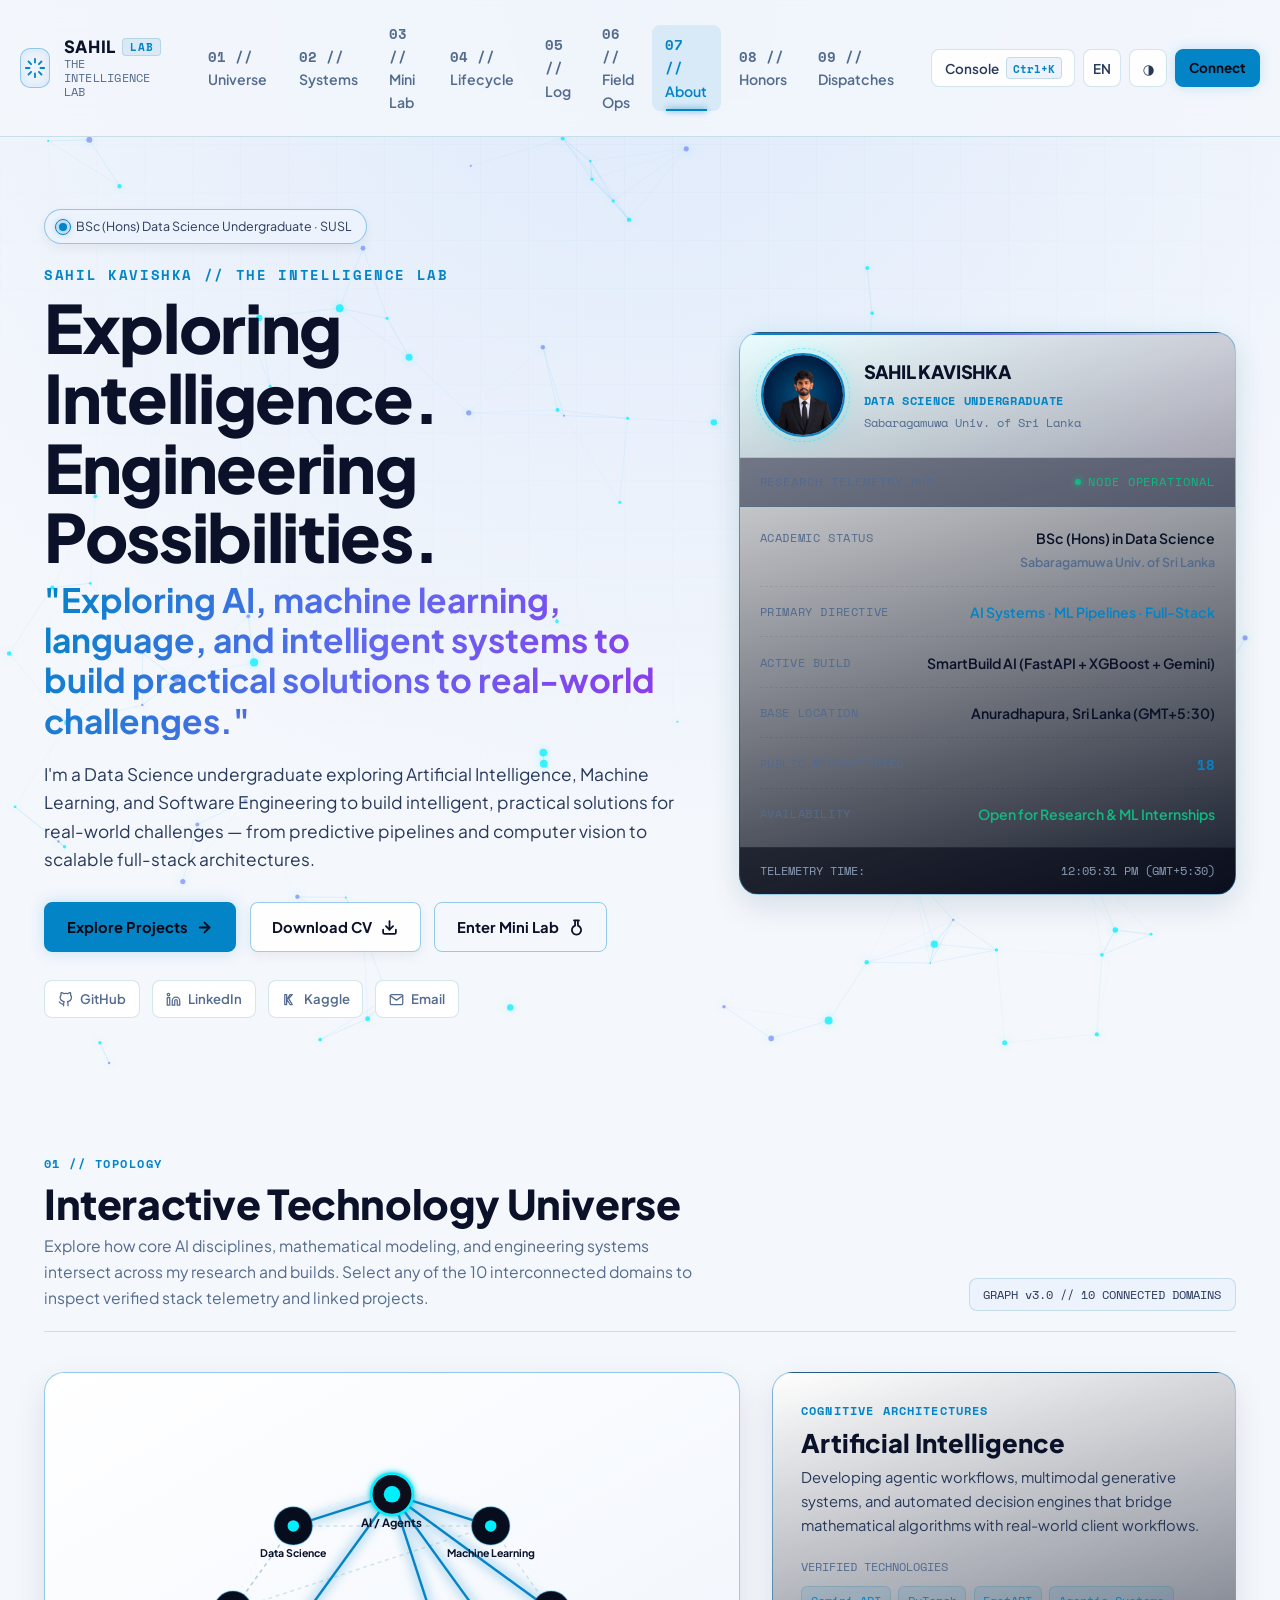
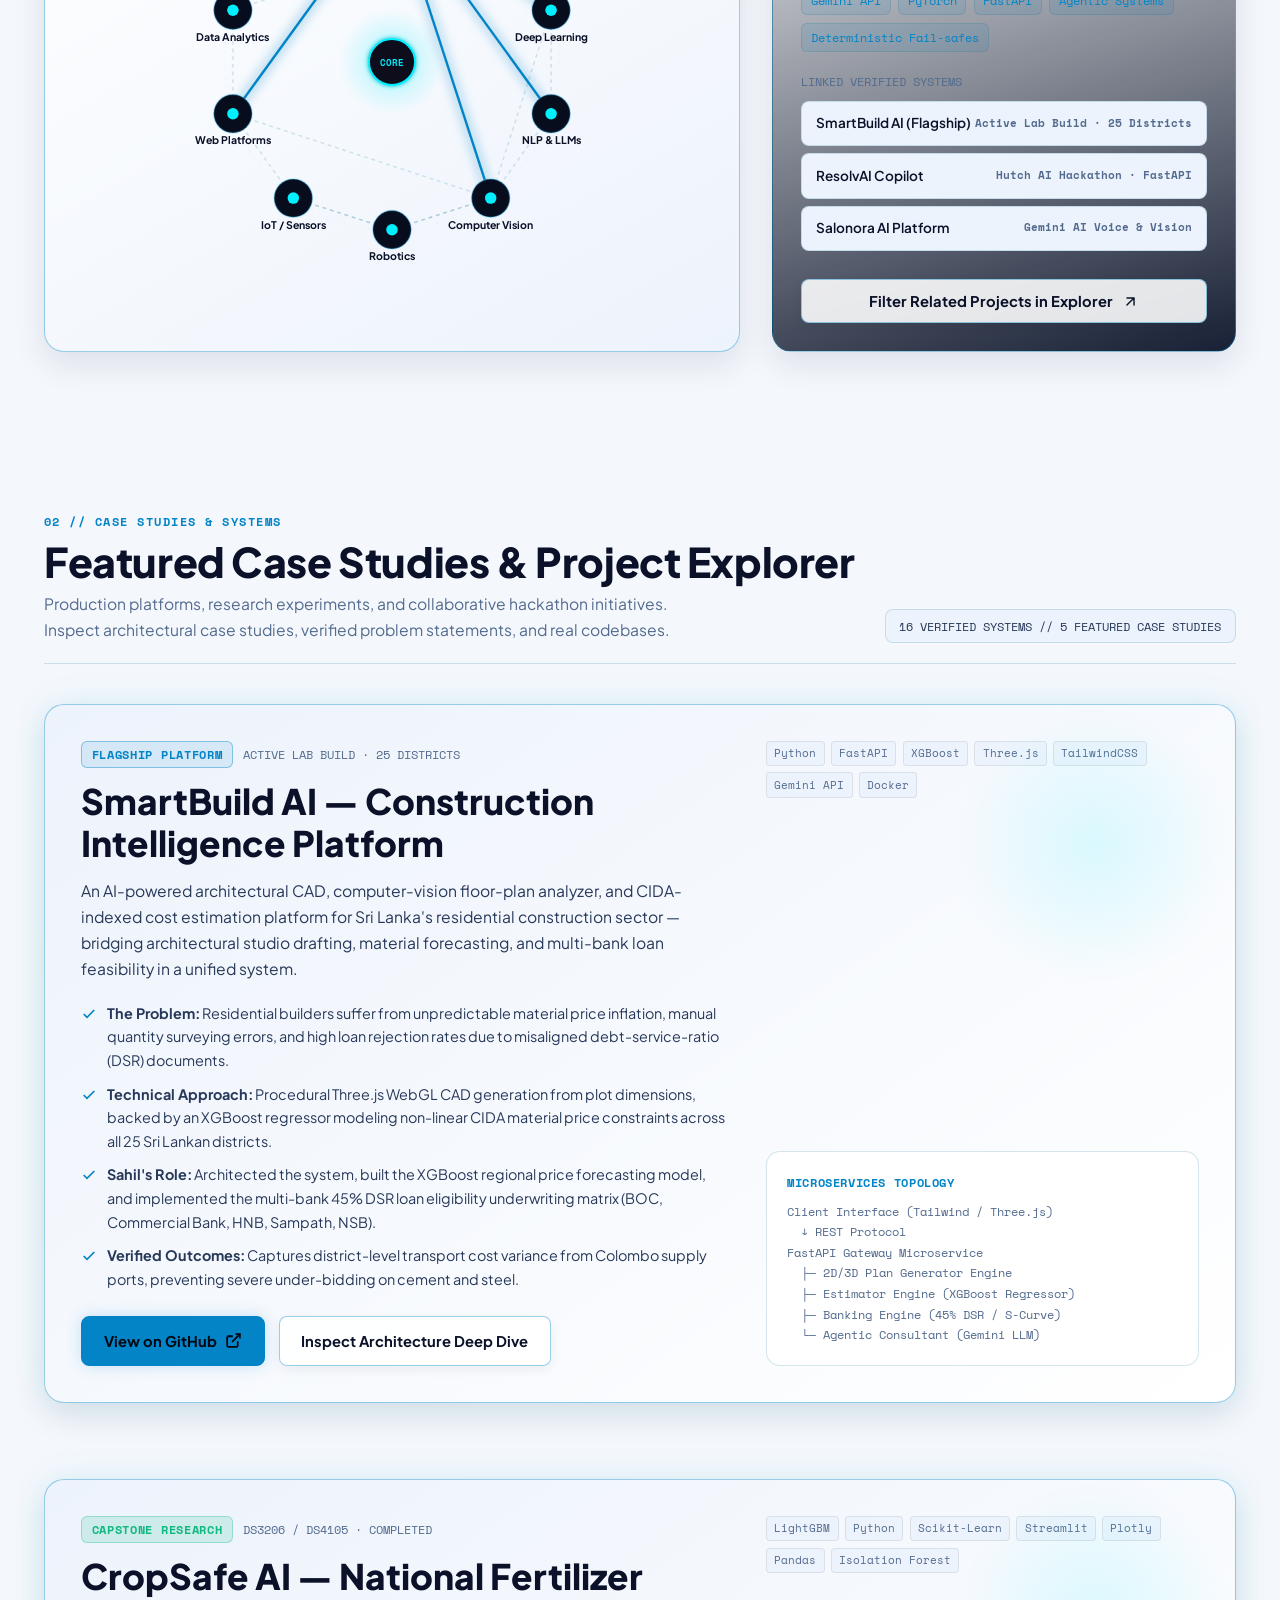
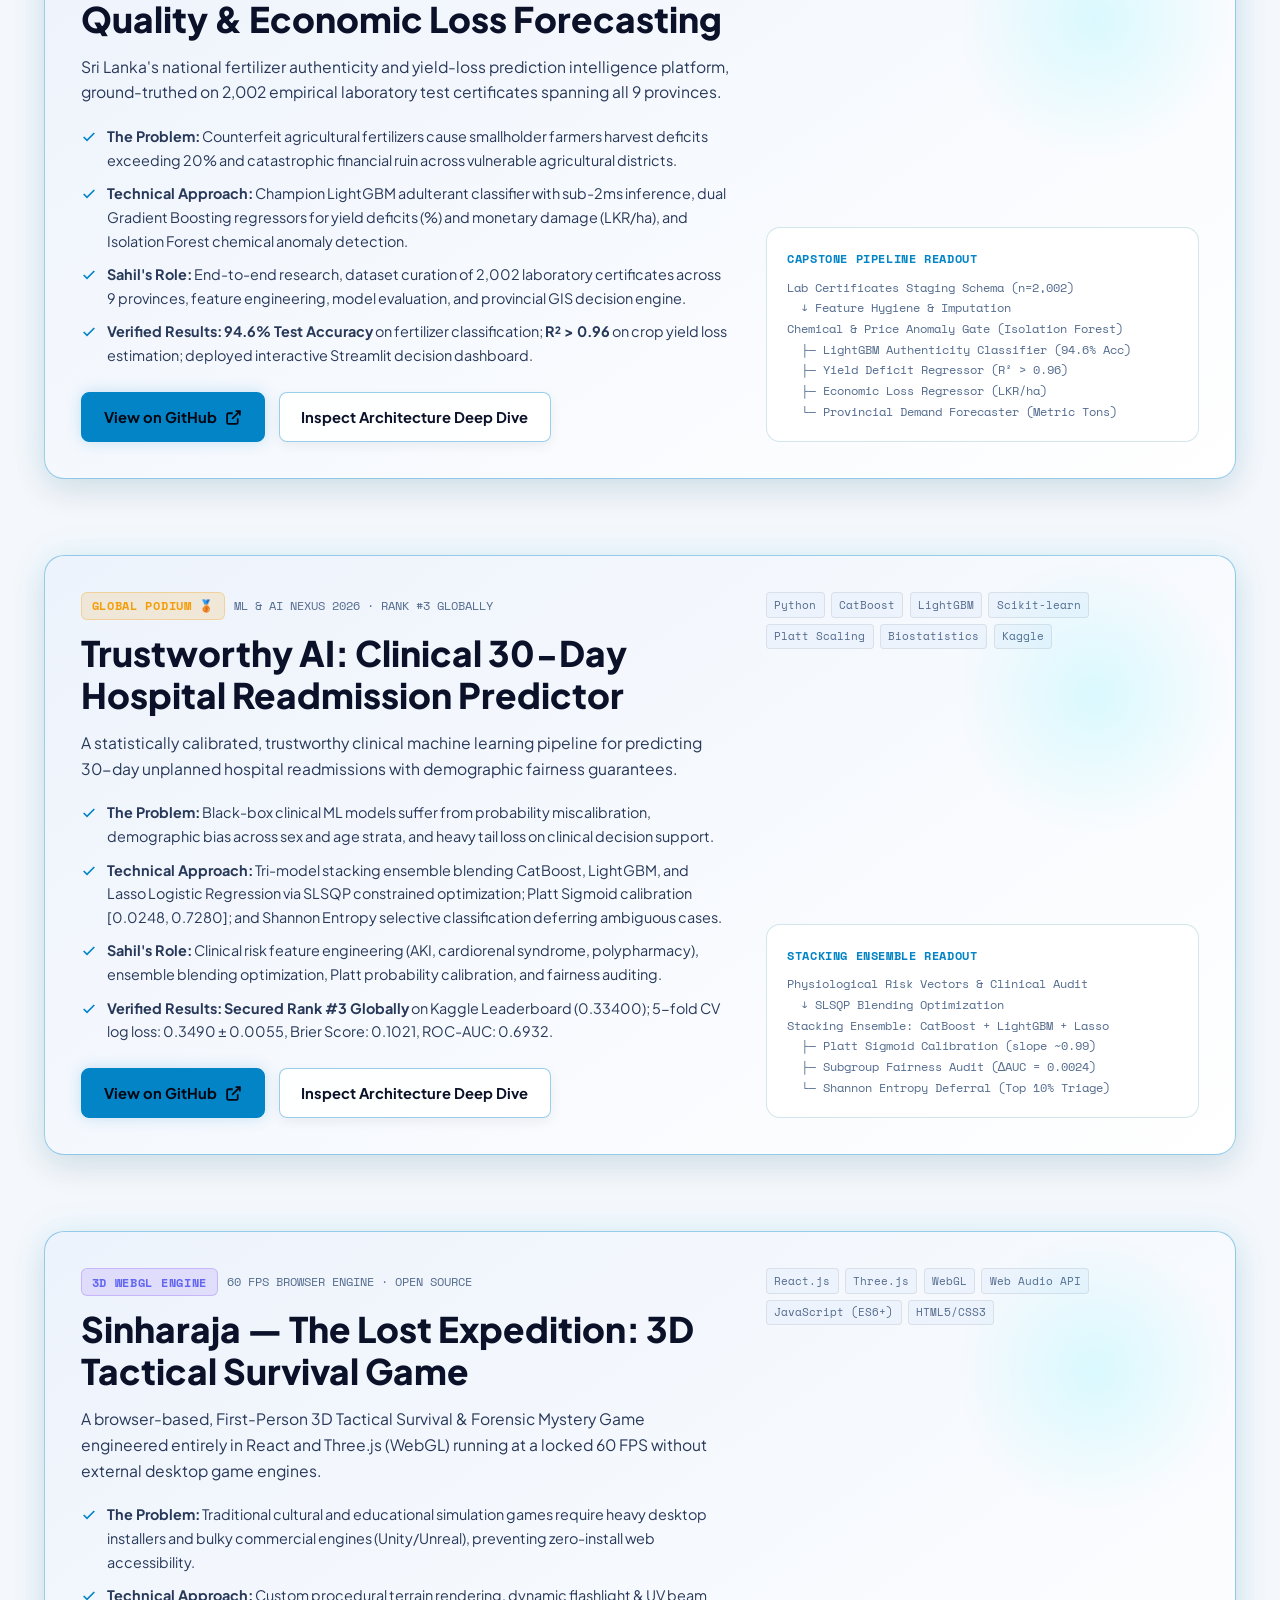
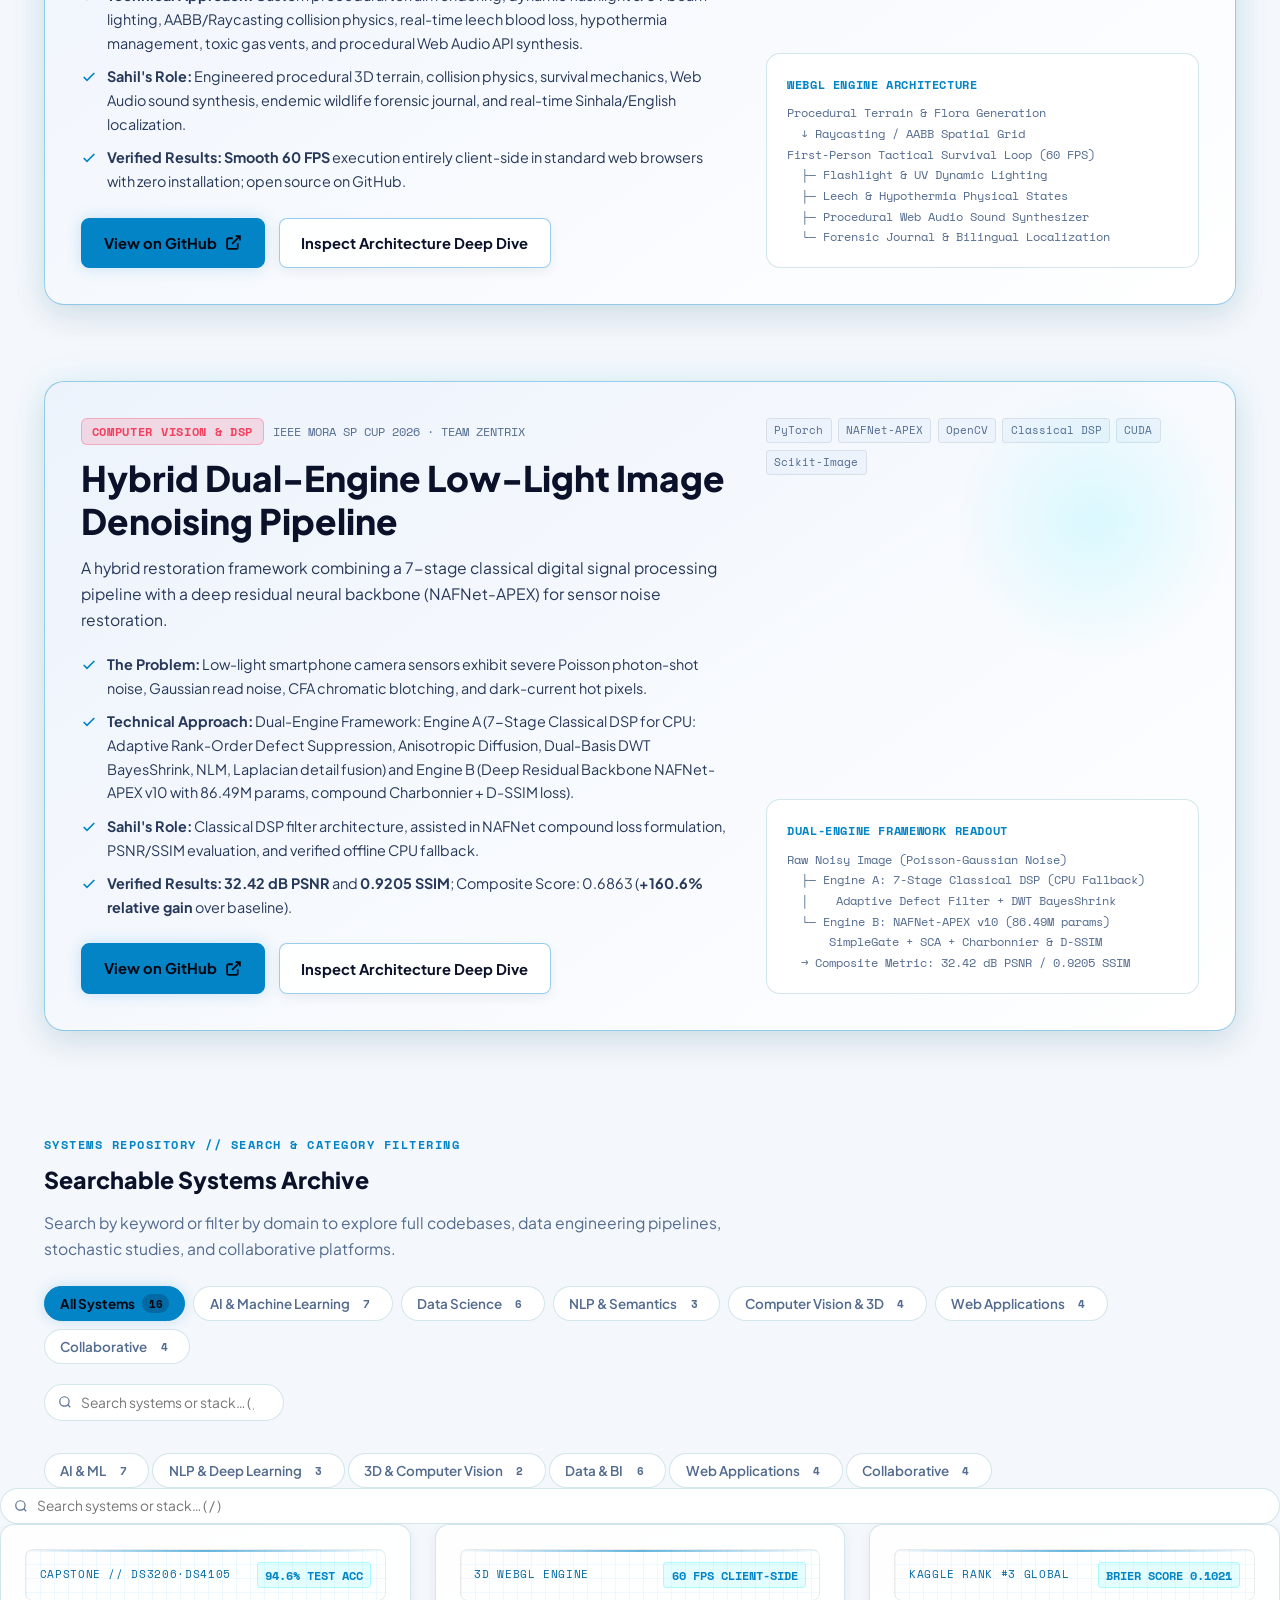
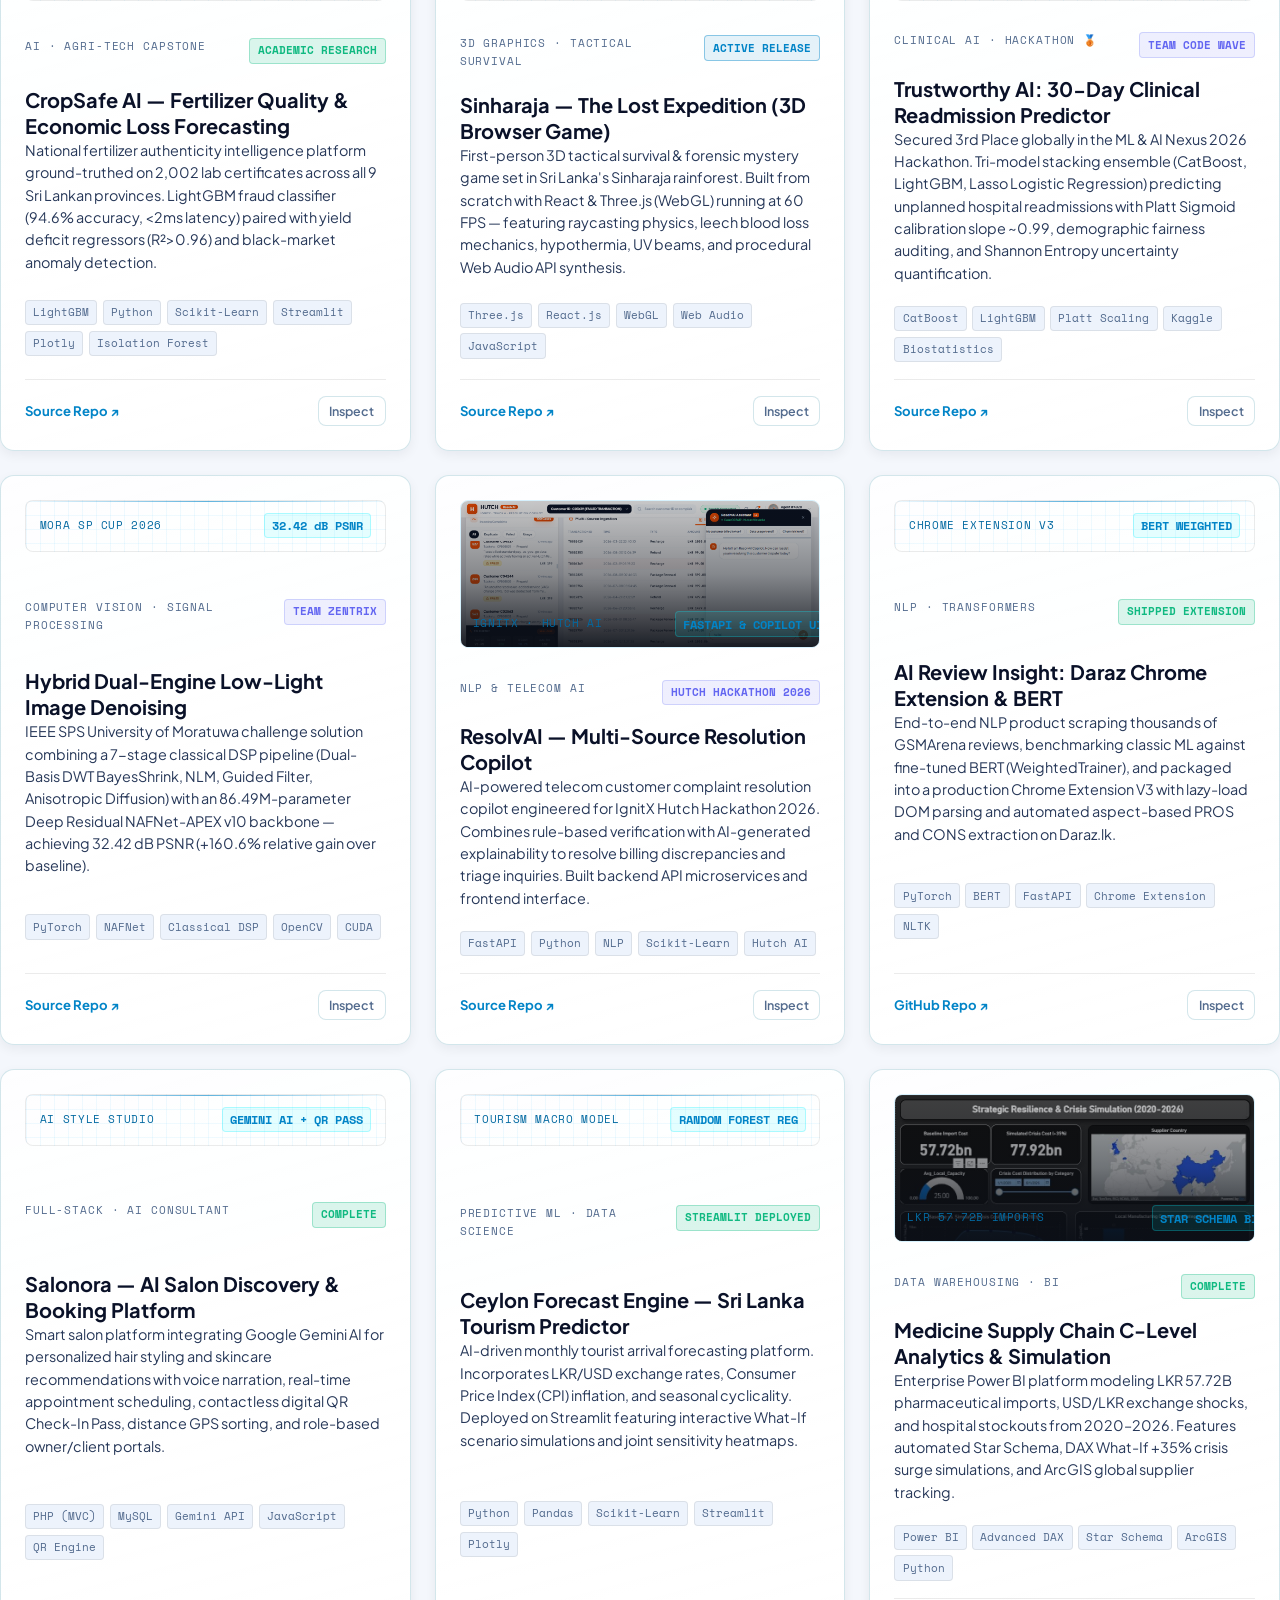
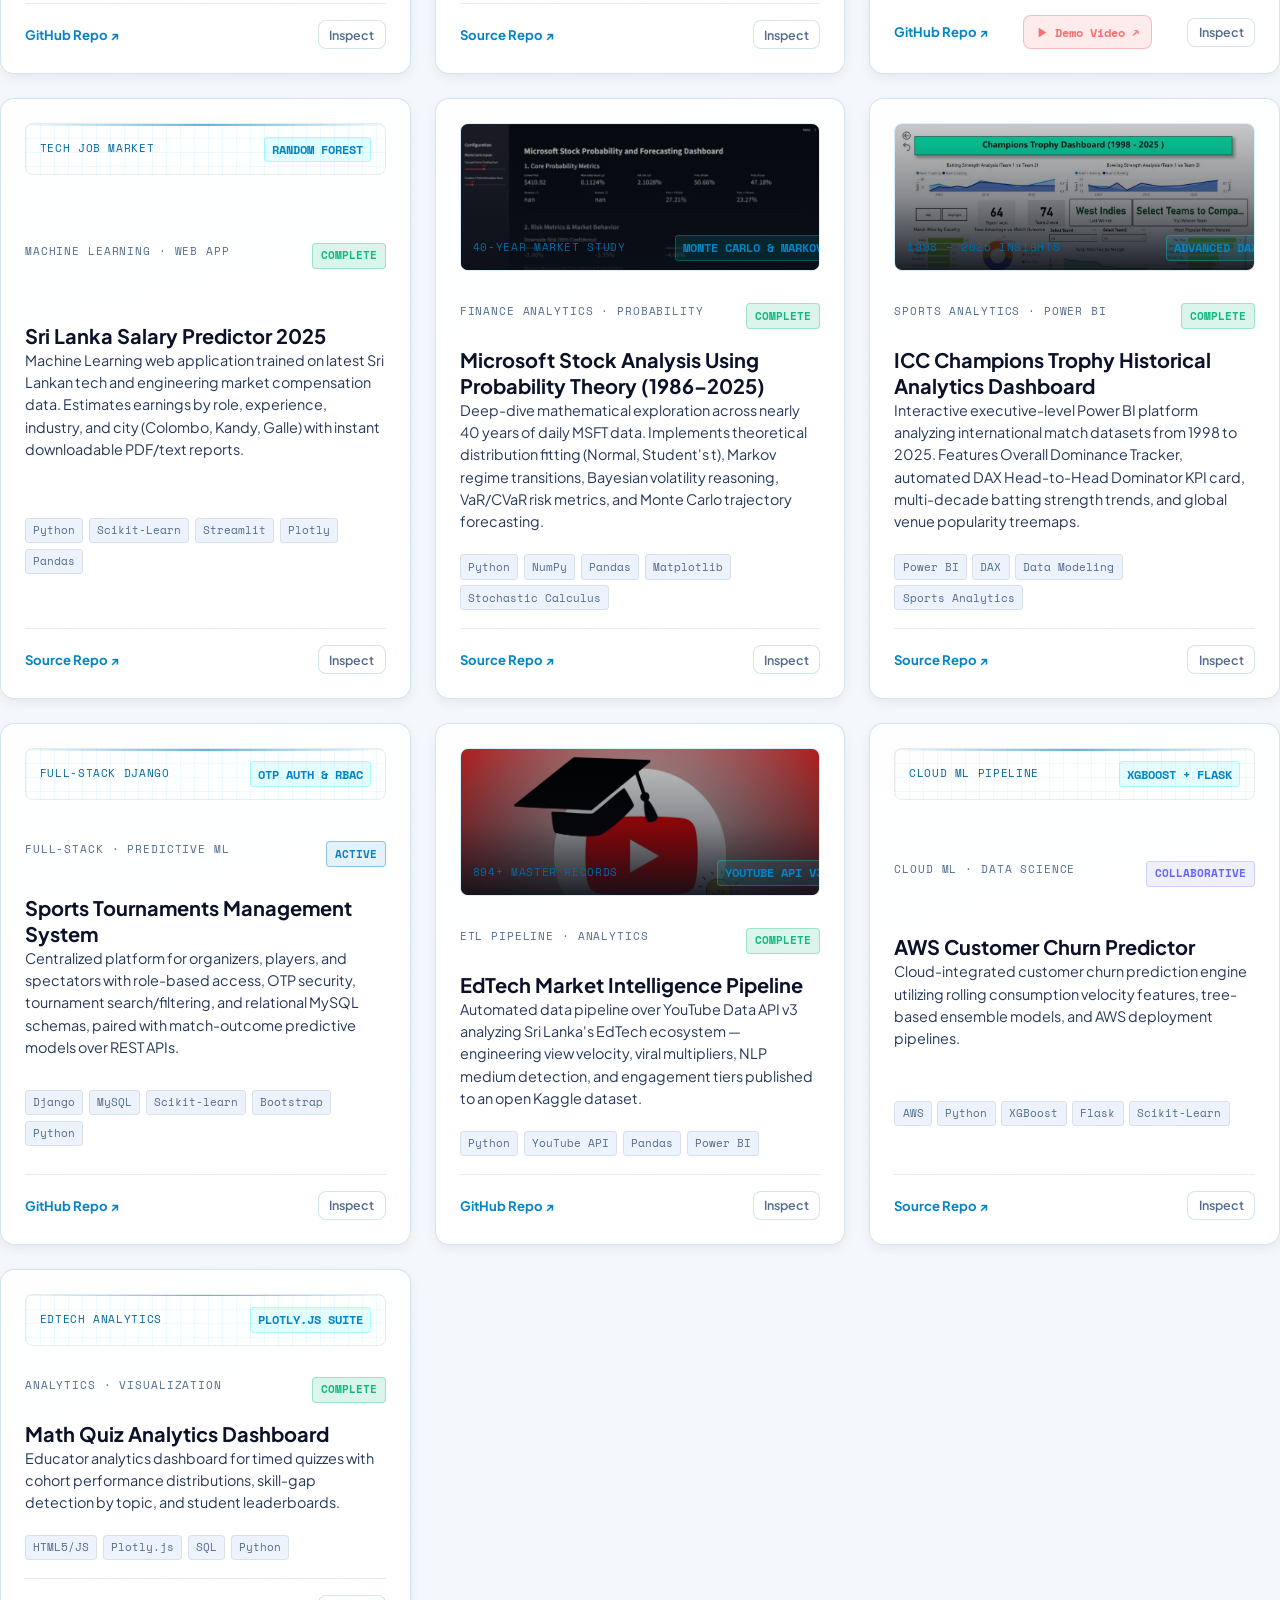
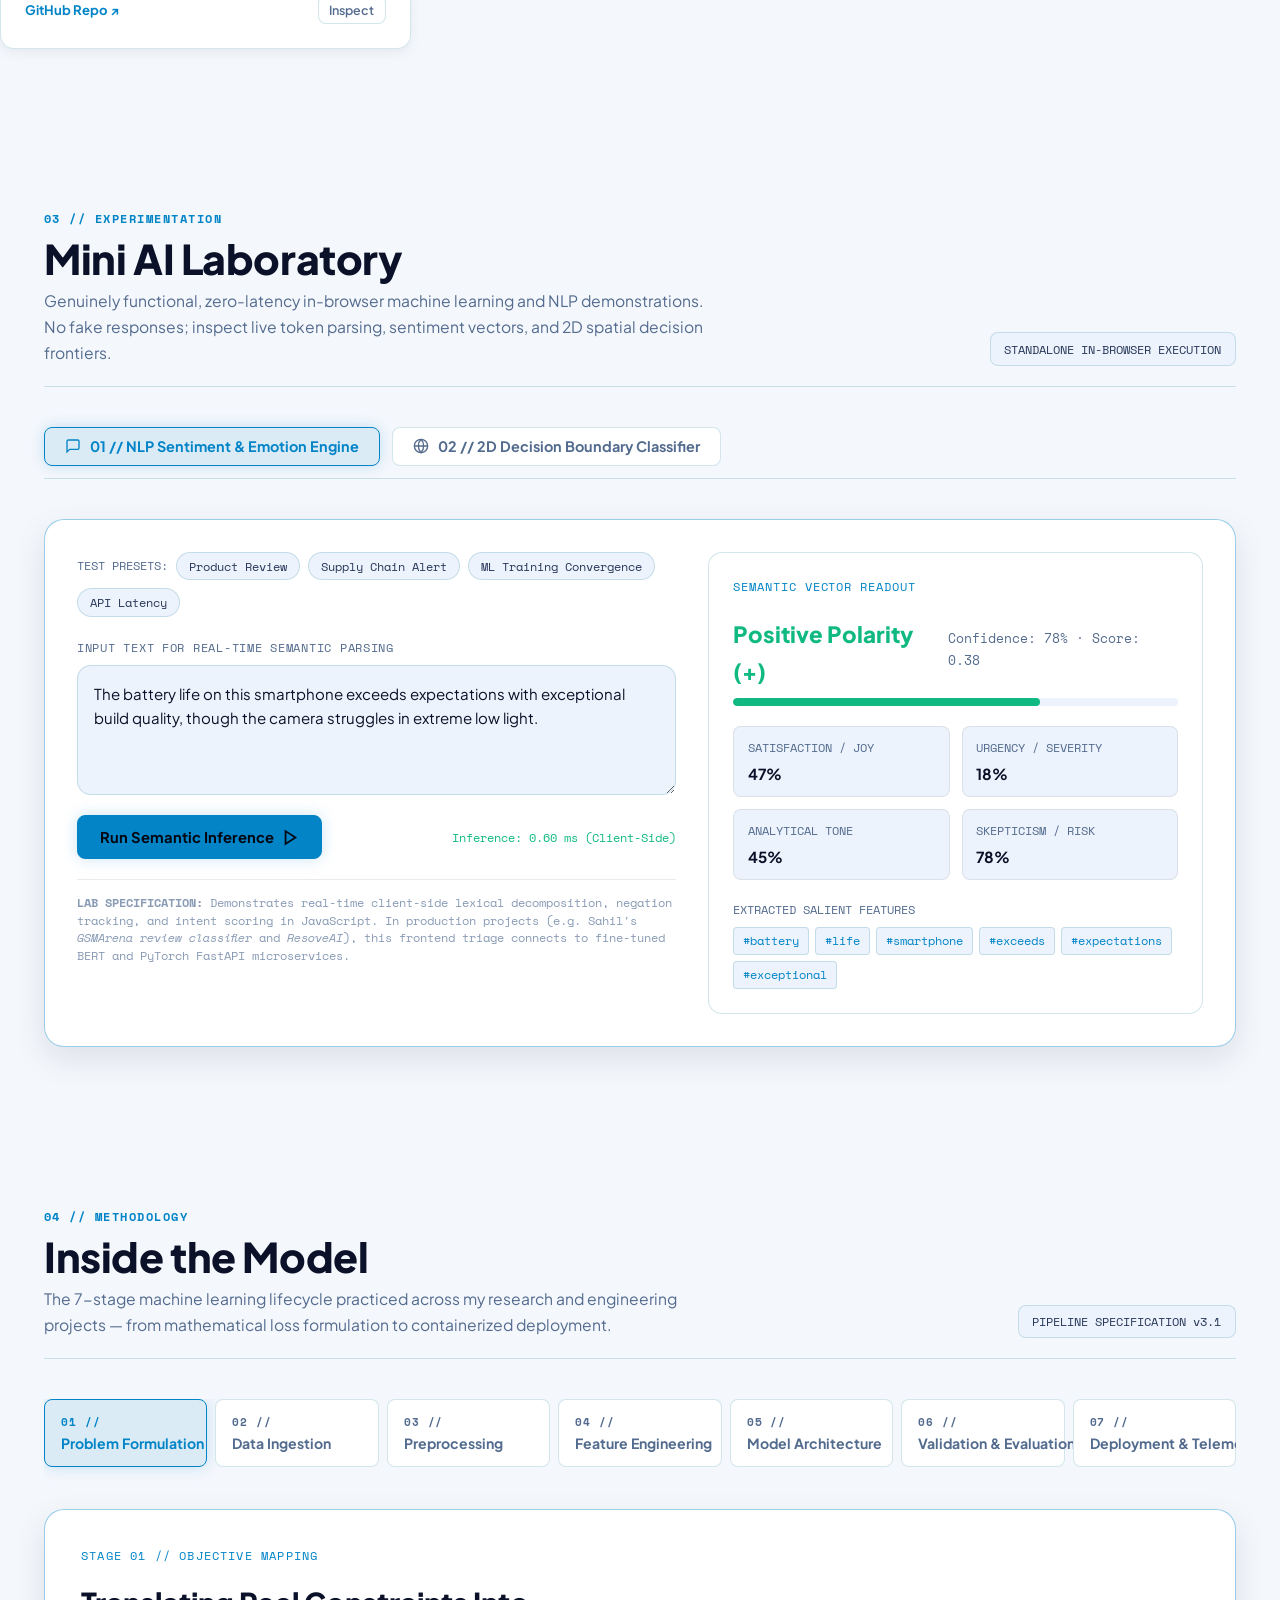
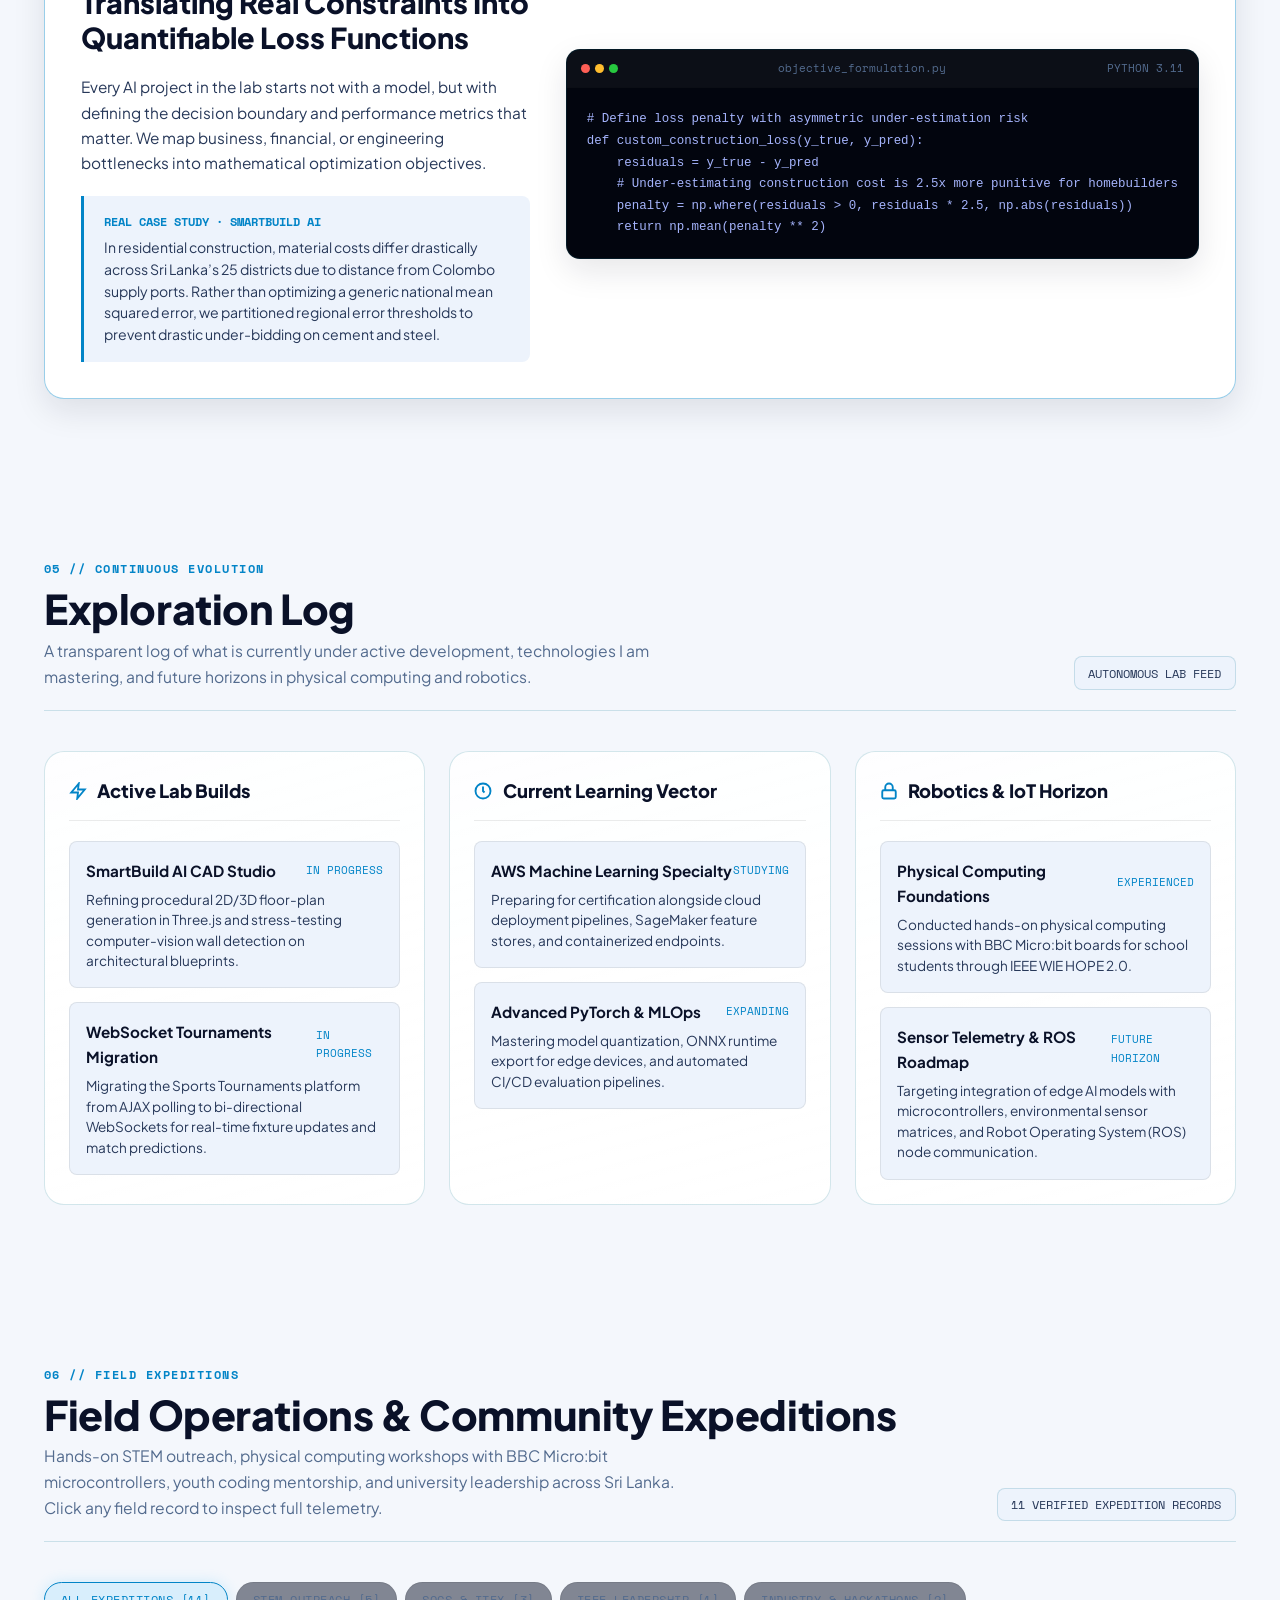
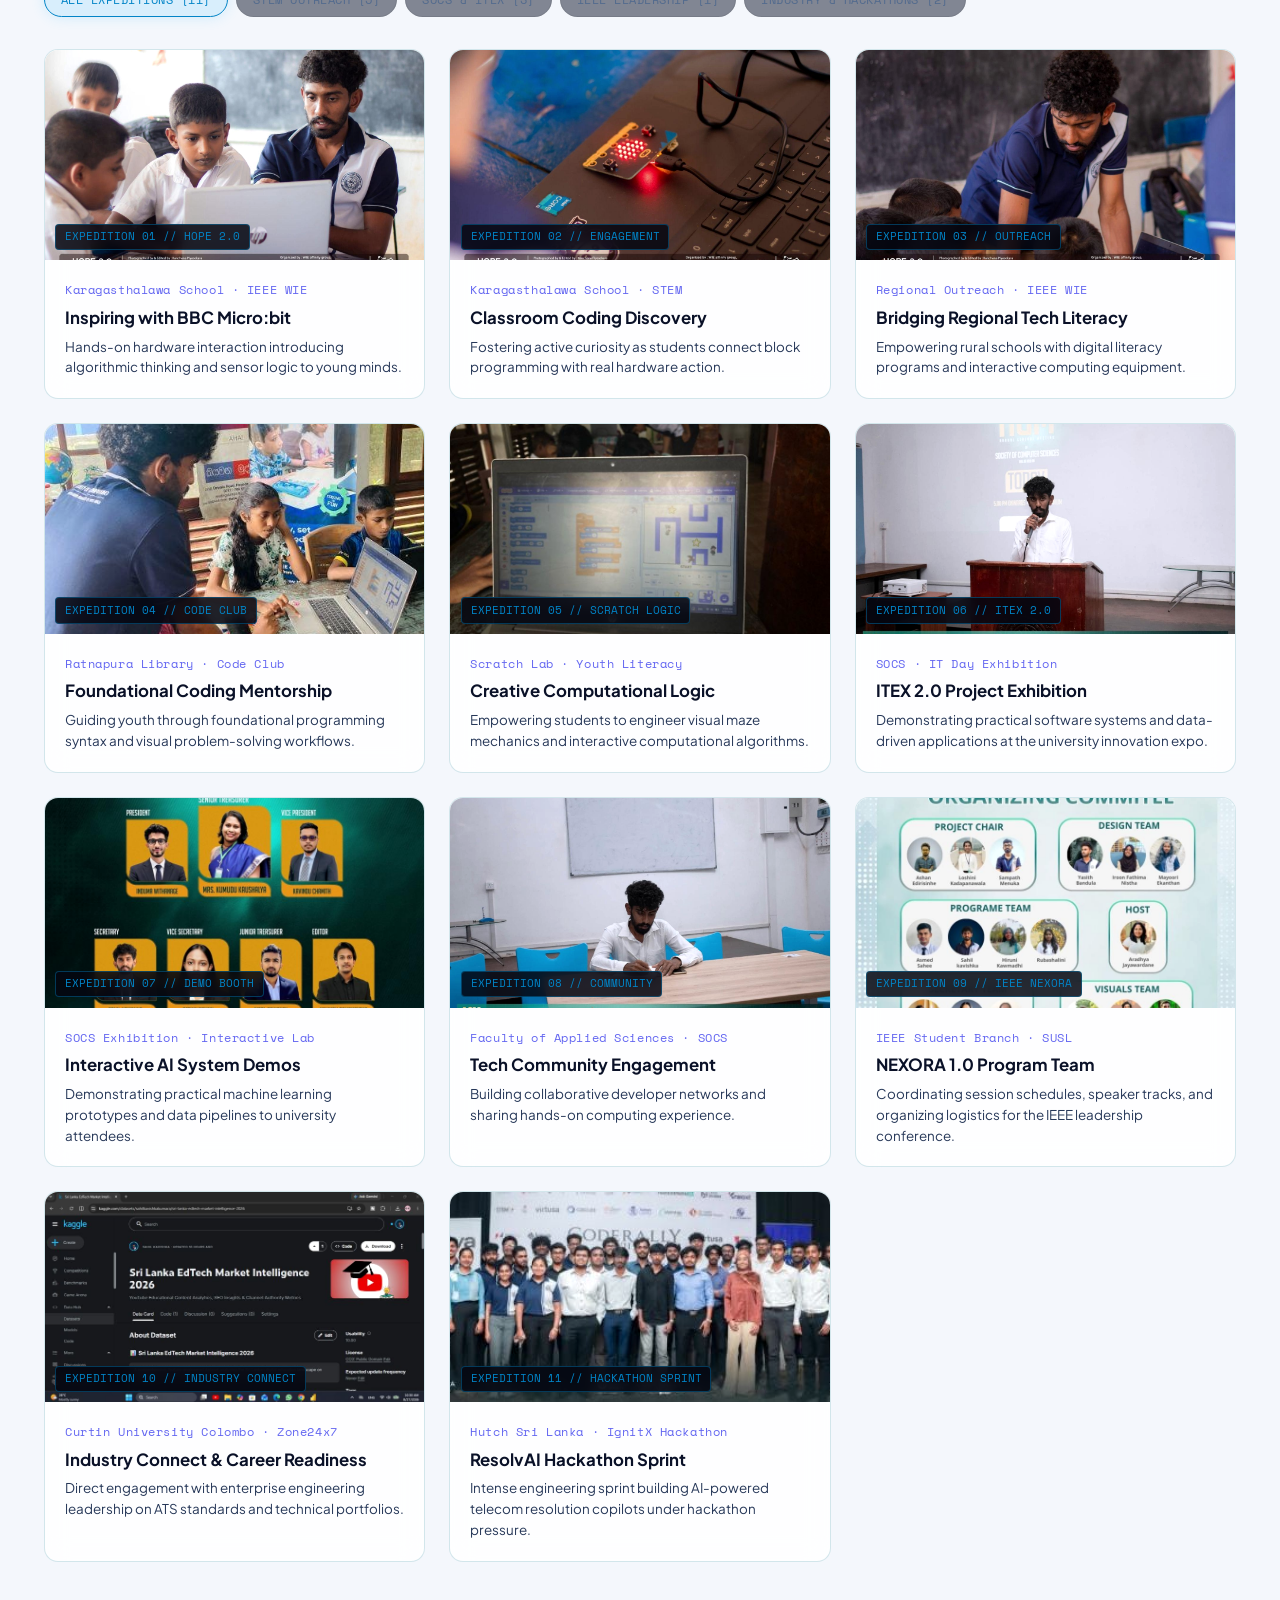
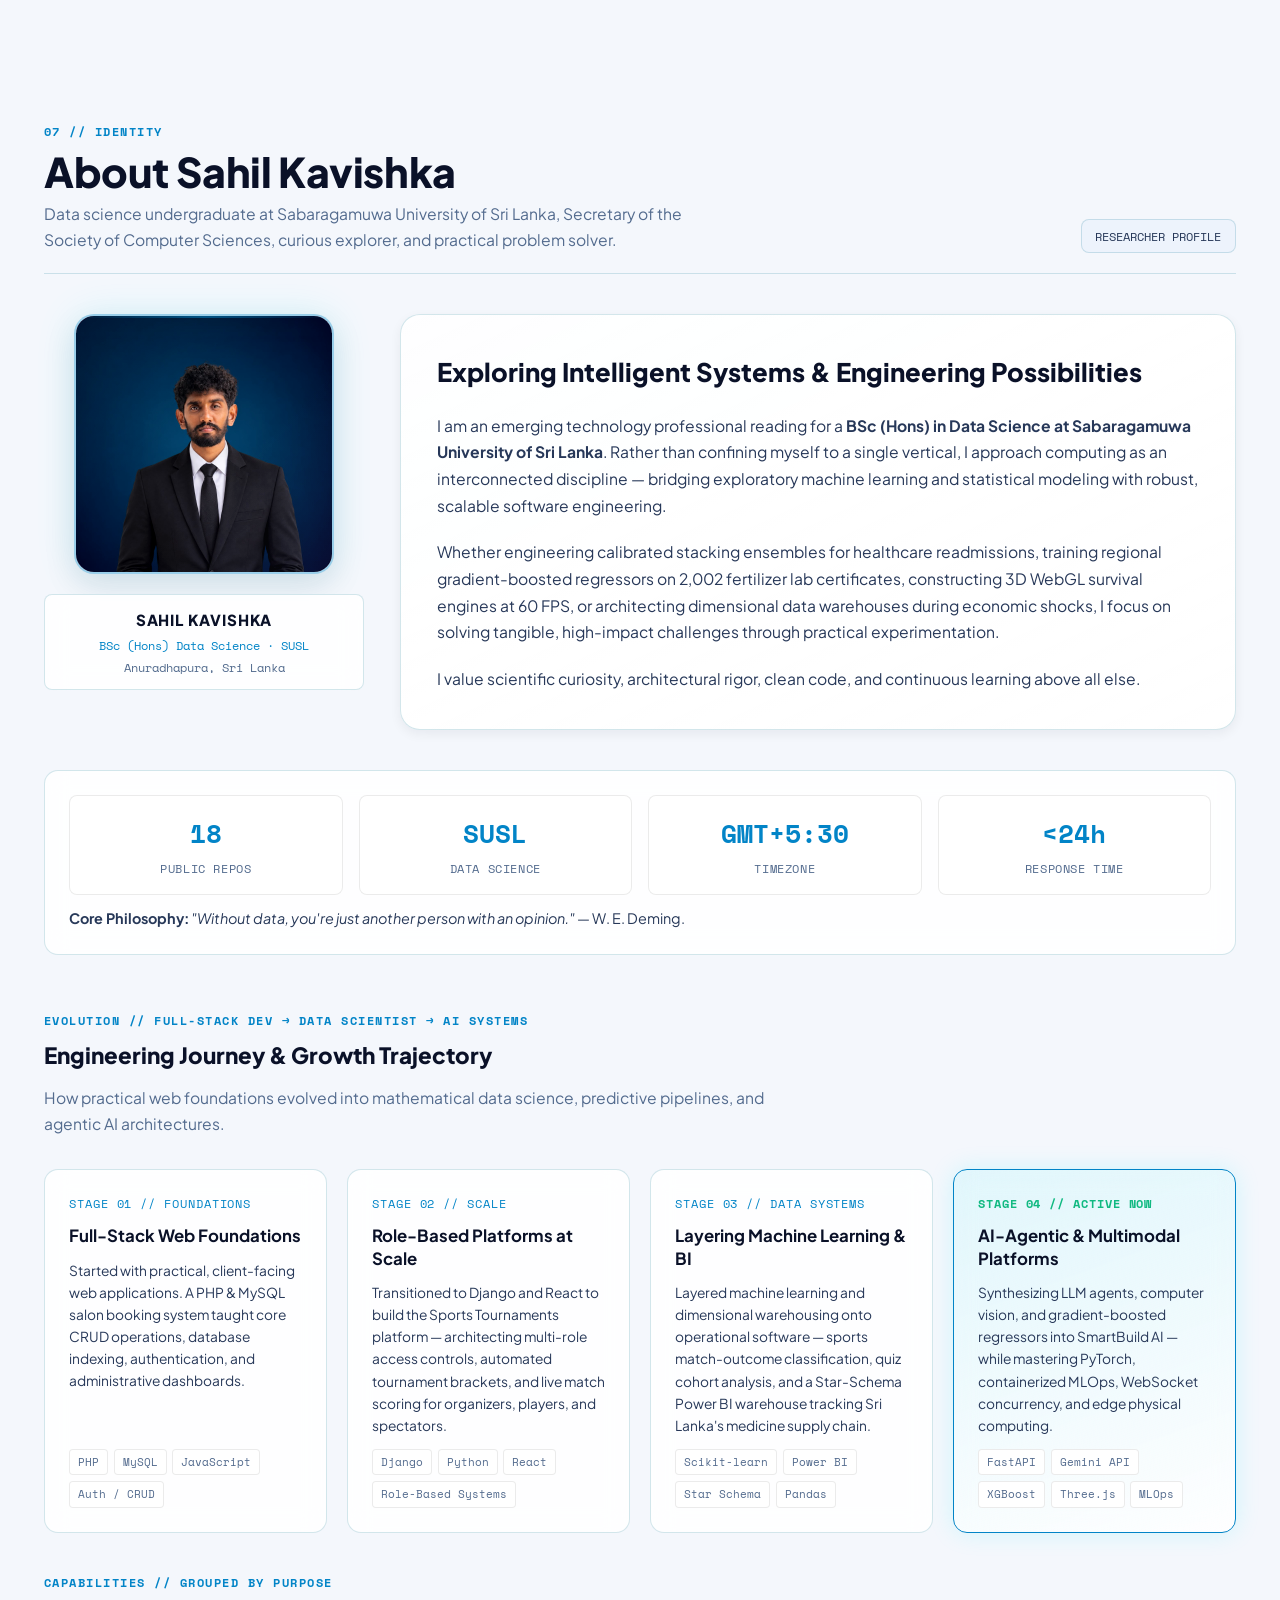
==== index.html @ 942a9f33 "fix(assets): accurately align project, certificate, and volunteer photo mappings - Attached user's '" ====
<!doctype html>
<html lang="en">
<head>
  <meta charset="utf-8" />
  <meta name="viewport" content="width=device-width, initial-scale=1" />
  <title>SAHIL KAVISHKA — THE INTELLIGENCE LAB | AI &amp; Software Engineering Portfolio 2.0</title>
  <meta name="description" content="Sahil Kavishka — The Intelligence Lab. Data Science undergraduate at Sabaragamuwa University of Sri Lanka exploring AI, machine learning, computer vision, and software engineering to build practical solutions." />
  <meta name="theme-color" content="#040711" />
  <link rel="canonical" href="https://sahilkavishka.me/" />
  <link rel="icon" href="data:image/svg+xml,%3Csvg xmlns='http://www.w3.org/2000/svg' viewBox='0 0 64 64'%3E%3Crect width='64' height='64' rx='14' fill='%23070d1d' stroke='%2300f0ff' stroke-width='2'/%3E%3Ctext x='32' y='43' font-family='Arial,sans-serif' font-weight='800' font-size='24' fill='%2300f0ff' text-anchor='middle'%3ESK%3C/text%3E%3C/svg%3E" />

  <!-- Open Graph / Social Sharing -->
  <meta property="og:type" content="website" />
  <meta property="og:title" content="SAHIL KAVISHKA — THE INTELLIGENCE LAB" />
  <meta property="og:description" content="Data Science undergraduate exploring Artificial Intelligence, Machine Learning, and Software Engineering to build practical solutions." />
  <meta property="og:url" content="https://sahilkavishka.me/" />
  <meta property="og:image" content="https://sahilkavishka.me/images/sahil-kavishka.jpg" />
  <meta name="twitter:card" content="summary_large_image" />
  <meta name="twitter:title" content="SAHIL KAVISHKA — THE INTELLIGENCE LAB" />
  <meta name="twitter:description" content="Data Science undergraduate exploring Artificial Intelligence, Machine Learning, and Software Engineering by Sahil Kavishka." />
  <meta name="twitter:image" content="https://sahilkavishka.me/images/sahil-kavishka.jpg" />

  <script type="application/ld+json">
  {
    "@context": "https://schema.org",
    "@type": "Person",
    "name": "Sahil Kavishka",
    "url": "https://sahilkavishka.me/",
    "image": "https://sahilkavishka.me/images/sahil-kavishka.jpg",
    "jobTitle": "Data Science Undergraduate & AI Developer",
    "affiliation": {
      "@type": "CollegeOrUniversity",
      "name": "Sabaragamuwa University of Sri Lanka"
    },
    "address": {
      "@type": "PostalAddress",
      "addressLocality": "Anuradhapura",
      "addressCountry": "LK"
    },
    "sameAs": [
      "https://github.com/sahilkavishka",
      "https://www.linkedin.com/in/sahilkavishka",
      "https://www.kaggle.com/sahilkavishkakumara"
    ]
  }
  </script>

  <!-- Google Fonts: Plus Jakarta Sans & Space Mono -->
  <link rel="preconnect" href="https://fonts.googleapis.com" />
  <link rel="preconnect" href="https://fonts.gstatic.com" crossorigin />
  <link href="https://fonts.googleapis.com/css2?family=Plus+Jakarta+Sans:wght@400;500;600;700;800&family=Space+Mono:ital,wght@0,400;0,700;1,400&display=swap" rel="stylesheet" />

  <!-- Core Lab Stylesheet -->
  <link rel="stylesheet" href="./css/intelligence-lab.css" />
</head>
<body>
  <a class="skip-link" href="#main">Skip to main research content</a>
  <div id="lab-progress" aria-hidden="true"></div>

  <!-- Header & Navigation HUD -->
  <header class="lab-header">
    <div class="container lab-nav-wrap">
      <a class="lab-brand" href="#top" aria-label="Sahil Kavishka — Intelligence Lab Home">
        <div class="brand-telemetry-badge" aria-hidden="true">
          <svg viewBox="0 0 24 24" fill="none" stroke="currentColor" stroke-width="2" stroke-linecap="round" stroke-linejoin="round">
            <path d="M12 2v4M12 18v4M4.93 4.93l2.83 2.83M16.24 16.24l2.83 2.83M2 12h4M18 12h4M4.93 19.07l2.83-2.83M16.24 7.76l2.83-2.83"/>
          </svg>
        </div>
        <div class="brand-info">
          <span class="brand-title">SAHIL <span class="lab-tag">LAB</span></span>
          <span class="brand-sub">THE INTELLIGENCE LAB</span>
        </div>
      </a>

      <label class="menu-toggle" for="nav-check" aria-label="Toggle Navigation Menu">
        <span></span><span></span><span></span>
      </label>
      <input type="checkbox" id="nav-check" aria-hidden="true" />

      <nav class="lab-nav" aria-label="Lab Navigation">
        <a class="nav-link" href="#universe"><span class="mono mono-num">01 //</span> Universe</a>
        <a class="nav-link" href="#projects"><span class="mono mono-num">02 //</span> Systems</a>
        <a class="nav-link" href="#laboratory"><span class="mono mono-num">03 //</span> Mini Lab</a>
        <a class="nav-link" href="#lifecycle"><span class="mono mono-num">04 //</span> Lifecycle</a>
        <a class="nav-link" href="#log"><span class="mono mono-num">05 //</span> Log</a>
        <a class="nav-link" href="#expeditions"><span class="mono mono-num">06 //</span> Field Ops</a>
        <a class="nav-link" href="#about"><span class="mono mono-num">07 //</span> About</a>
        <a class="nav-link" href="#credentials"><span class="mono mono-num">08 //</span> Honors</a>
        <a class="nav-link" href="#dispatches"><span class="mono mono-num">09 //</span> Dispatches</a>
      </nav>

      <div class="nav-tools">
        <button class="hud-btn palette-trigger kbd-cmd" type="button" aria-label="Open Command Console (Ctrl+K)">
          <span>Console</span> <kbd>Ctrl+K</kbd>
        </button>
        <button class="hud-btn icon-only" id="lang-toggle" type="button" aria-label="Switch Language (English / Sinhala)" title="Toggle English / Sinhala">EN</button>
        <button class="hud-btn icon-only" id="theme-toggle" type="button" aria-label="Toggle Daylight / Dark Theme" title="Toggle Theme">◐</button>
        <a class="hud-btn hud-cta" href="#contact">Connect</a>
      </div>
    </div>
  </header>

  <main id="main">
    <!-- Hero: Interactive Synapse Canvas & Identity -->
    <section class="lab-hero" id="top">
      <canvas id="neural-canvas" aria-hidden="true"></canvas>

      <div class="container hero-content-wrap">
        <div class="hero-identity reveal-up">
          <div class="status-pill">
            <span class="status-dot pulse" aria-hidden="true"></span>
            <span data-en="BSc (Hons) Data Science Undergraduate · SUSL" data-si="දත්ත විද්‍යා විශේෂවේදී උපාධි අපේක්ෂක · සබරගමුව විශ්වවිද්‍යාලය">BSc (Hons) Data Science Undergraduate · SUSL</span>
          </div>

          <div class="hero-name-group">
            <span class="hero-kicker">SAHIL KAVISHKA // THE INTELLIGENCE LAB</span>
            <h1 class="hero-title" data-en="Exploring Intelligence. Engineering Possibilities." data-si="දත්ත, බුද්ධිය හා මෘදුකාංග ඉංජිනේරු ශිල්පය ගවේෂණය කරමින්.">
              Exploring Intelligence. Engineering Possibilities.
            </h1>
            <p class="hero-tagline">
              "Exploring AI, machine learning, language, and intelligent systems to build practical solutions to real-world challenges."
            </p>
          </div>

          <p class="hero-support-text" data-en="I'm a Data Science undergraduate exploring Artificial Intelligence, Machine Learning, and Software Engineering to build intelligent, practical solutions for real-world challenges — from predictive pipelines and computer vision to scalable full-stack architectures." data-si="ශ්‍රී ලංකා සබරගමුව විශ්වවිද්‍යාලයේ දත්ත විද්‍යා උපාධි අපේක්ෂකයෙකි. කෘතිම බුද්ධිය, මැෂින් ලර්නින්, දත්ත පද්ධති සහ මෘදුකාංග ඉංජිනේරු ශිල්පය ඔස්සේ සැබෑ ලෝකයේ අභියෝගයන්ට ප්‍රායෝගික විසඳුම් ගොඩනඟමි.">
            I'm a Data Science undergraduate exploring Artificial Intelligence, Machine Learning, and Software Engineering to build intelligent, practical solutions for real-world challenges — from predictive pipelines and computer vision to scalable full-stack architectures.
          </p>

          <div class="hero-actions">
            <a class="btn btn-primary" href="#projects">
              <span>Explore Projects</span>
              <svg viewBox="0 0 24 24" fill="none" stroke="currentColor" stroke-width="2.5" stroke-linecap="round" stroke-linejoin="round" aria-hidden="true">
                <line x1="5" y1="12" x2="19" y2="12"></line>
                <polyline points="12 5 19 12 12 19"></polyline>
              </svg>
            </a>
            <a class="btn btn-secondary" href="#contact" id="hero-cv-btn">
              <span>Download CV</span>
              <svg viewBox="0 0 24 24" fill="none" stroke="currentColor" stroke-width="2.5" stroke-linecap="round" stroke-linejoin="round" aria-hidden="true">
                <path d="M21 15v4a2 2 0 0 1-2 2H5a2 2 0 0 1-2-2v-4"></path>
                <polyline points="7 10 12 15 17 10"></polyline>
                <line x1="12" y1="15" x2="12" y2="3"></line>
              </svg>
            </a>
            <a class="btn btn-outline" href="#laboratory">
              <span>Enter Mini Lab</span>
              <svg viewBox="0 0 24 24" fill="none" stroke="currentColor" stroke-width="2.5" stroke-linecap="round" stroke-linejoin="round" aria-hidden="true">
                <path d="M10 2v7.31M14 2v7.31M8.5 2h7M14 9.3a6.5 6.5 0 1 1-4 0"></path>
              </svg>
            </a>
          </div>

          <div class="hero-social-links" role="list">
            <a class="social-pill" href="https://github.com/sahilkavishka" target="_blank" rel="noreferrer noopener" role="listitem">
              <svg viewBox="0 0 24 24" fill="none" stroke="currentColor" stroke-width="2" stroke-linecap="round" stroke-linejoin="round" aria-hidden="true"><path d="M9 19c-5 1.5-5-2.5-7-3m14 6v-3.87a3.37 3.37 0 0 0-.94-2.61c3.14-.35 6.44-1.54 6.44-7A5.44 5.44 0 0 0 20 4.77 5.07 5.07 0 0 0 19.91 1S18.73.65 16 2.48a13.38 13.38 0 0 0-7 0C6.27.65 5.09 1 5.09 1A5.07 5.07 0 0 0 5 4.77a5.44 5.44 0 0 0-1.5 3.78c0 5.42 3.3 6.61 6.44 7A3.37 3.37 0 0 0 9 18.13V22"></path></svg>
              <span>GitHub</span>
            </a>
            <a class="social-pill" href="https://www.linkedin.com/in/sahilkavishka" target="_blank" rel="noreferrer noopener" role="listitem">
              <svg viewBox="0 0 24 24" fill="none" stroke="currentColor" stroke-width="2" stroke-linecap="round" stroke-linejoin="round" aria-hidden="true"><path d="M16 8a6 6 0 0 1 6 6v7h-4v-7a2 2 0 0 0-2-2 2 2 0 0 0-2 2v7h-4v-7a6 6 0 0 1 6-6z"></path><rect x="2" y="9" width="4" height="12"></rect><circle cx="4" cy="4" r="2"></circle></svg>
              <span>LinkedIn</span>
            </a>
            <a class="social-pill" href="https://www.kaggle.com/sahilkavishkakumara" target="_blank" rel="noreferrer noopener" role="listitem">
              <svg viewBox="0 0 24 24" fill="none" stroke="currentColor" stroke-width="2" stroke-linecap="round" stroke-linejoin="round" aria-hidden="true"><path d="M18 4h-3.5L9.5 12l5 8H18l-5.8-9.3L18 4zM6 4h3v16H6z"></path></svg>
              <span>Kaggle</span>
            </a>
            <a class="social-pill" href="mailto:sahilkavishka428@gmail.com" role="listitem">
              <svg viewBox="0 0 24 24" fill="none" stroke="currentColor" stroke-width="2" stroke-linecap="round" stroke-linejoin="round" aria-hidden="true"><path d="M4 4h16c1.1 0 2 .9 2 2v12c0 1.1-.9 2-2 2H4c-1.1 0-2-.9-2-2V6c0-1.1.9-2 2-2z"></path><polyline points="22,6 12,13 2,6"></polyline></svg>
              <span>Email</span>
            </a>
          </div>
        </div>

        <!-- Research Status Panel with Profile Photo (Genuine Telemetry) -->
        <div class="research-hud reveal-up" aria-label="Laboratory Telemetry Status">
          <div class="hud-profile-card">
            <div class="hud-photo-wrap">
              <img src="./images/sahil-kavishka.jpg" alt="Sahil Kavishka — Data Science Undergraduate" class="hud-profile-img" width="88" height="88" />
              <div class="hud-photo-ring" aria-hidden="true"></div>
            </div>
            <div class="hud-profile-meta">
              <span class="hud-name">SAHIL KAVISHKA</span>
              <span class="hud-sub mono">DATA SCIENCE UNDERGRADUATE</span>
              <span class="hud-sub-loc mono">Sabaragamuwa Univ. of Sri Lanka</span>
            </div>
          </div>

          <div class="hud-header">
            <div class="hud-header-left">
              <span>RESEARCH TELEMETRY HUD</span>
            </div>
            <span class="hud-live-tag">NODE OPERATIONAL</span>
          </div>
          <div class="hud-body">
            <div class="hud-metric-row">
              <span class="hud-label">ACADEMIC STATUS</span>
              <span class="hud-val">BSc (Hons) in Data Science<br><span style="font-size:0.78rem;color:var(--lab-text-muted)">Sabaragamuwa Univ. of Sri Lanka</span></span>
            </div>
            <div class="hud-metric-row">
              <span class="hud-label">PRIMARY DIRECTIVE</span>
              <span class="hud-val highlight">AI Systems · ML Pipelines · Full-Stack</span>
            </div>
            <div class="hud-metric-row">
              <span class="hud-label">ACTIVE BUILD</span>
              <span class="hud-val">SmartBuild AI (FastAPI + XGBoost + Gemini)</span>
            </div>
            <div class="hud-metric-row">
              <span class="hud-label">BASE LOCATION</span>
              <span class="hud-val">Anuradhapura, Sri Lanka (GMT+5:30)</span>
            </div>
            <div class="hud-metric-row">
              <span class="hud-label">PUBLIC REPOSITORIES</span>
              <span class="hud-val mono highlight github-repo-count">18</span>
            </div>
            <div class="hud-metric-row">
              <span class="hud-label">AVAILABILITY</span>
              <span class="hud-val" style="color:var(--lab-emerald)">Open for Research &amp; ML Internships</span>
            </div>
          </div>
          <div class="hud-footer">
            <span>TELEMETRY TIME:</span>
            <span id="hero-clock" class="mono">—</span>
          </div>
        </div>
      </div>
    </section>

    <!-- STEP 4A: Interactive Data Universe -->
    <section class="lab-section" id="universe">
      <div class="container">
        <div class="section-hud-header reveal-up">
          <div class="section-title-wrap">
            <span class="section-code">01 // TOPOLOGY</span>
            <h2 class="section-heading">Interactive Technology Universe</h2>
            <p class="section-desc">Explore how core AI disciplines, mathematical modeling, and engineering systems intersect across my research and builds. Select any of the 10 interconnected domains to inspect verified stack telemetry and linked projects.</p>
          </div>
          <span class="section-badge mono">GRAPH v3.0 // 10 CONNECTED DOMAINS</span>
        </div>

        <div class="universe-grid reveal-up">
          <div class="universe-stage-card" aria-label="Interactive Domain Network Graph">
            <div class="universe-svg-wrap">
              <svg id="universe-svg" viewBox="0 0 580 480" role="img" aria-label="Interactive graph of technical domains connecting Artificial Intelligence, Machine Learning, Deep Learning, Natural Language Processing, Computer Vision, Robotics, IoT, Web Development, Data Analytics, and Data Science"></svg>
            </div>
          </div>

          <div class="universe-telemetry-panel" aria-live="polite">
            <div class="telemetry-node-header">
              <span class="telemetry-domain-tag mono" id="universe-telemetry-tag">COGNITIVE ARCHITECTURES</span>
              <h3 class="telemetry-domain-title" id="universe-telemetry-title">Artificial Intelligence</h3>
              <p class="telemetry-domain-desc" id="universe-telemetry-desc">
                Developing agentic systems, generative intelligence, and automated decision engines that bridge mathematical models with real-world client workflows.
              </p>
            </div>

            <div class="telemetry-tech-stack">
              <span class="telemetry-stack-label mono">Verified Technologies</span>
              <div class="telemetry-tags" id="universe-telemetry-stack">
                <span class="telemetry-tag-pill">Gemini API</span>
                <span class="telemetry-tag-pill">PyTorch</span>
                <span class="telemetry-tag-pill">FastAPI</span>
                <span class="telemetry-tag-pill">Agentic Workflows</span>
                <span class="telemetry-tag-pill">Computer Vision</span>
              </div>
            </div>

            <div class="telemetry-projects-group">
              <span class="telemetry-stack-label mono">Linked Verified Systems</span>
              <div id="universe-telemetry-projects" style="display:grid;gap:0.45rem"></div>
            </div>

            <button class="btn btn-secondary" id="universe-filter-projects-btn" type="button" style="width:100%;margin-top:0.5rem">
              <span>Filter Related Projects in Explorer</span>
              <svg viewBox="0 0 24 24" fill="none" stroke="currentColor" stroke-width="2" stroke-linecap="round" stroke-linejoin="round" aria-hidden="true"><path d="M7 17l9.2-9.2M17 17V7H7"/></svg>
            </button>
          </div>
        </div>
      </div>
    </section>

    <!-- STEP 4B: Experimental Project Explorer -->
    <section class="lab-section" id="projects">
      <div class="container">
        <div class="section-hud-header reveal-up">
          <div class="section-title-wrap">
            <span class="section-code">02 // CASE STUDIES &amp; SYSTEMS</span>
            <h2 class="section-heading">Featured Case Studies &amp; Project Explorer</h2>
            <p class="section-desc">Production platforms, research experiments, and collaborative hackathon initiatives. Inspect architectural case studies, verified problem statements, and real codebases.</p>
          </div>
          <span class="section-badge mono">16 VERIFIED SYSTEMS // 5 FEATURED CASE STUDIES</span>
        </div>

        <!-- Featured Case Studies Showcase -->
        <div class="featured-case-studies-wrap">
          <!-- Case Study 01: SmartBuild AI -->
          <article class="flagship-card reveal-up" id="proj-smartbuild-ai">
            <div>
              <div class="flagship-tag-row">
                <span class="pill-flagship">FLAGSHIP PLATFORM</span>
                <span class="mono" style="font-size:0.74rem;color:var(--lab-text-muted)">ACTIVE LAB BUILD · 25 DISTRICTS</span>
              </div>
              <h3 class="flagship-title">SmartBuild AI — Construction Intelligence Platform</h3>
              <p class="flagship-desc">
                An AI-powered architectural CAD, computer-vision floor-plan analyzer, and CIDA-indexed cost estimation platform for Sri Lanka's residential construction sector — bridging architectural studio drafting, material forecasting, and multi-bank loan feasibility in a unified system.
              </p>
              <ul class="flagship-features">
                <li>
                  <svg viewBox="0 0 24 24" fill="none" stroke="currentColor" stroke-width="2.5"><polyline points="20 6 9 17 4 12"></polyline></svg>
                  <span><strong>The Problem:</strong> Residential builders suffer from unpredictable material price inflation, manual quantity surveying errors, and high loan rejection rates due to misaligned debt-service-ratio (DSR) documents.</span>
                </li>
                <li>
                  <svg viewBox="0 0 24 24" fill="none" stroke="currentColor" stroke-width="2.5"><polyline points="20 6 9 17 4 12"></polyline></svg>
                  <span><strong>Technical Approach:</strong> Procedural Three.js WebGL CAD generation from plot dimensions, backed by an XGBoost regressor modeling non-linear CIDA material price constraints across all 25 Sri Lankan districts.</span>
                </li>
                <li>
                  <svg viewBox="0 0 24 24" fill="none" stroke="currentColor" stroke-width="2.5"><polyline points="20 6 9 17 4 12"></polyline></svg>
                  <span><strong>Sahil's Role:</strong> Architected the system, built the XGBoost regional price forecasting model, and implemented the multi-bank 45% DSR loan eligibility underwriting matrix (BOC, Commercial Bank, HNB, Sampath, NSB).</span>
                </li>
                <li>
                  <svg viewBox="0 0 24 24" fill="none" stroke="currentColor" stroke-width="2.5"><polyline points="20 6 9 17 4 12"></polyline></svg>
                  <span><strong>Verified Outcomes:</strong> Captures district-level transport cost variance from Colombo supply ports, preventing severe under-bidding on cement and steel.</span>
                </li>
              </ul>

              <div class="flagship-actions">
                <a class="btn btn-primary" href="https://github.com/sahilkavishka/smartbuild_ai" target="_blank" rel="noreferrer noopener">
                  <span>View on GitHub</span>
                  <svg viewBox="0 0 24 24" fill="none" stroke="currentColor" stroke-width="2.5"><path d="M18 13v6a2 2 0 0 1-2 2H5a2 2 0 0 1-2-2V8a2 2 0 0 1 2-2h6"></path><polyline points="15 3 21 3 21 9"></polyline><line x1="10" y1="14" x2="21" y2="3"></line></svg>
                </a>
                <button class="btn btn-secondary" data-inspect-id="smartbuild-ai" type="button">
                  <span>Inspect Architecture Deep Dive</span>
                </button>
              </div>
            </div>

            <div class="flagship-visual">
              <div class="telemetry-tags" style="gap:0.4rem">
                <span class="stack-tag">Python</span>
                <span class="stack-tag">FastAPI</span>
                <span class="stack-tag">XGBoost</span>
                <span class="stack-tag">Three.js</span>
                <span class="stack-tag">TailwindCSS</span>
                <span class="stack-tag">Gemini API</span>
                <span class="stack-tag">Docker</span>
              </div>

              <div class="flagship-arch-box">
                <strong>MICROSERVICES TOPOLOGY</strong>
                Client Interface (Tailwind / Three.js)<br>
                &nbsp;&nbsp;↓ REST Protocol<br>
                FastAPI Gateway Microservice<br>
                &nbsp;&nbsp;├─ 2D/3D Plan Generator Engine<br>
                &nbsp;&nbsp;├─ Estimator Engine (XGBoost Regressor)<br>
                &nbsp;&nbsp;├─ Banking Engine (45% DSR / S-Curve)<br>
                &nbsp;&nbsp;└─ Agentic Consultant (Gemini LLM)
              </div>
            </div>
          </article>

          <!-- Case Study 02: CropSafe AI (Capstone) -->
          <article class="flagship-card reveal-up" id="featured-cropsafe-ai">
            <div>
              <div class="flagship-tag-row">
                <span class="pill-flagship" style="background:rgba(16,185,129,0.15);color:var(--lab-emerald);border-color:rgba(16,185,129,0.3)">CAPSTONE RESEARCH</span>
                <span class="mono" style="font-size:0.74rem;color:var(--lab-text-muted)">DS3206 / DS4105 · COMPLETED</span>
              </div>
              <h3 class="flagship-title">CropSafe AI — National Fertilizer Quality &amp; Economic Loss Forecasting</h3>
              <p class="flagship-desc">
                Sri Lanka's national fertilizer authenticity and yield-loss prediction intelligence platform, ground-truthed on 2,002 empirical laboratory test certificates spanning all 9 provinces.
              </p>
              <ul class="flagship-features">
                <li>
                  <svg viewBox="0 0 24 24" fill="none" stroke="currentColor" stroke-width="2.5"><polyline points="20 6 9 17 4 12"></polyline></svg>
                  <span><strong>The Problem:</strong> Counterfeit agricultural fertilizers cause smallholder farmers harvest deficits exceeding 20% and catastrophic financial ruin across vulnerable agricultural districts.</span>
                </li>
                <li>
                  <svg viewBox="0 0 24 24" fill="none" stroke="currentColor" stroke-width="2.5"><polyline points="20 6 9 17 4 12"></polyline></svg>
                  <span><strong>Technical Approach:</strong> Champion LightGBM adulterant classifier with sub-2ms inference, dual Gradient Boosting regressors for yield deficits (%) and monetary damage (LKR/ha), and Isolation Forest chemical anomaly detection.</span>
                </li>
                <li>
                  <svg viewBox="0 0 24 24" fill="none" stroke="currentColor" stroke-width="2.5"><polyline points="20 6 9 17 4 12"></polyline></svg>
                  <span><strong>Sahil's Role:</strong> End-to-end research, dataset curation of 2,002 laboratory certificates across 9 provinces, feature engineering, model evaluation, and provincial GIS decision engine.</span>
                </li>
                <li>
                  <svg viewBox="0 0 24 24" fill="none" stroke="currentColor" stroke-width="2.5"><polyline points="20 6 9 17 4 12"></polyline></svg>
                  <span><strong>Verified Results:</strong> <strong>94.6% Test Accuracy</strong> on fertilizer classification; <strong>R² &gt; 0.96</strong> on crop yield loss estimation; deployed interactive Streamlit decision dashboard.</span>
                </li>
              </ul>

              <div class="flagship-actions">
                <a class="btn btn-primary" href="https://github.com/sahilkavishka" target="_blank" rel="noreferrer noopener">
                  <span>View on GitHub</span>
                  <svg viewBox="0 0 24 24" fill="none" stroke="currentColor" stroke-width="2.5"><path d="M18 13v6a2 2 0 0 1-2 2H5a2 2 0 0 1-2-2V8a2 2 0 0 1 2-2h6"></path><polyline points="15 3 21 3 21 9"></polyline><line x1="10" y1="14" x2="21" y2="3"></line></svg>
                </a>
                <button class="btn btn-secondary" data-inspect-id="cropsafe-ai" type="button">
                  <span>Inspect Architecture Deep Dive</span>
                </button>
              </div>
            </div>

            <div class="flagship-visual">
              <div class="telemetry-tags" style="gap:0.4rem">
                <span class="stack-tag">LightGBM</span>
                <span class="stack-tag">Python</span>
                <span class="stack-tag">Scikit-Learn</span>
                <span class="stack-tag">Streamlit</span>
                <span class="stack-tag">Plotly</span>
                <span class="stack-tag">Pandas</span>
                <span class="stack-tag">Isolation Forest</span>
              </div>

              <div class="flagship-arch-box">
                <strong>CAPSTONE PIPELINE READOUT</strong>
                Lab Certificates Staging Schema (n=2,002)<br>
                &nbsp;&nbsp;↓ Feature Hygiene &amp; Imputation<br>
                Chemical &amp; Price Anomaly Gate (Isolation Forest)<br>
                &nbsp;&nbsp;├─ LightGBM Authenticity Classifier (94.6% Acc)<br>
                &nbsp;&nbsp;├─ Yield Deficit Regressor (R² &gt; 0.96)<br>
                &nbsp;&nbsp;├─ Economic Loss Regressor (LKR/ha)<br>
                &nbsp;&nbsp;└─ Provincial Demand Forecaster (Metric Tons)
              </div>
            </div>
          </article>

          <!-- Case Study 03: Clinical Hospital Readmission Predictor -->
          <article class="flagship-card reveal-up" id="featured-nexus-hospital">
            <div>
              <div class="flagship-tag-row">
                <span class="pill-flagship" style="background:rgba(245,158,11,0.15);color:var(--lab-amber);border-color:rgba(245,158,11,0.3)">GLOBAL PODIUM 🥉</span>
                <span class="mono" style="font-size:0.74rem;color:var(--lab-text-muted)">ML &amp; AI NEXUS 2026 · RANK #3 GLOBALLY</span>
              </div>
              <h3 class="flagship-title">Trustworthy AI: Clinical 30-Day Hospital Readmission Predictor</h3>
              <p class="flagship-desc">
                A statistically calibrated, trustworthy clinical machine learning pipeline for predicting 30-day unplanned hospital readmissions with demographic fairness guarantees.
              </p>
              <ul class="flagship-features">
                <li>
                  <svg viewBox="0 0 24 24" fill="none" stroke="currentColor" stroke-width="2.5"><polyline points="20 6 9 17 4 12"></polyline></svg>
                  <span><strong>The Problem:</strong> Black-box clinical ML models suffer from probability miscalibration, demographic bias across sex and age strata, and heavy tail loss on clinical decision support.</span>
                </li>
                <li>
                  <svg viewBox="0 0 24 24" fill="none" stroke="currentColor" stroke-width="2.5"><polyline points="20 6 9 17 4 12"></polyline></svg>
                  <span><strong>Technical Approach:</strong> Tri-model stacking ensemble blending CatBoost, LightGBM, and Lasso Logistic Regression via SLSQP constrained optimization; Platt Sigmoid calibration [0.0248, 0.7280]; and Shannon Entropy selective classification deferring ambiguous cases.</span>
                </li>
                <li>
                  <svg viewBox="0 0 24 24" fill="none" stroke="currentColor" stroke-width="2.5"><polyline points="20 6 9 17 4 12"></polyline></svg>
                  <span><strong>Sahil's Role:</strong> Clinical risk feature engineering (AKI, cardiorenal syndrome, polypharmacy), ensemble blending optimization, Platt probability calibration, and fairness auditing.</span>
                </li>
                <li>
                  <svg viewBox="0 0 24 24" fill="none" stroke="currentColor" stroke-width="2.5"><polyline points="20 6 9 17 4 12"></polyline></svg>
                  <span><strong>Verified Results:</strong> <strong>Secured Rank #3 Globally</strong> on Kaggle Leaderboard (0.33400); 5-fold CV log loss: 0.3490 ± 0.0055, Brier Score: 0.1021, ROC-AUC: 0.6932.</span>
                </li>
              </ul>

              <div class="flagship-actions">
                <a class="btn btn-primary" href="https://github.com/sahilkavishka" target="_blank" rel="noreferrer noopener">
                  <span>View on GitHub</span>
                  <svg viewBox="0 0 24 24" fill="none" stroke="currentColor" stroke-width="2.5"><path d="M18 13v6a2 2 0 0 1-2 2H5a2 2 0 0 1-2-2V8a2 2 0 0 1 2-2h6"></path><polyline points="15 3 21 3 21 9"></polyline><line x1="10" y1="14" x2="21" y2="3"></line></svg>
                </a>
                <button class="btn btn-secondary" data-inspect-id="nexus-hospital-readmission" type="button">
                  <span>Inspect Architecture Deep Dive</span>
                </button>
              </div>
            </div>

            <div class="flagship-visual">
              <div class="telemetry-tags" style="gap:0.4rem">
                <span class="stack-tag">Python</span>
                <span class="stack-tag">CatBoost</span>
                <span class="stack-tag">LightGBM</span>
                <span class="stack-tag">Scikit-learn</span>
                <span class="stack-tag">Platt Scaling</span>
                <span class="stack-tag">Biostatistics</span>
                <span class="stack-tag">Kaggle</span>
              </div>

              <div class="flagship-arch-box">
                <strong>STACKING ENSEMBLE READOUT</strong>
                Physiological Risk Vectors &amp; Clinical Audit<br>
                &nbsp;&nbsp;↓ SLSQP Blending Optimization<br>
                Stacking Ensemble: CatBoost + LightGBM + Lasso<br>
                &nbsp;&nbsp;├─ Platt Sigmoid Calibration (slope ~0.99)<br>
                &nbsp;&nbsp;├─ Subgroup Fairness Audit (ΔAUC = 0.0024)<br>
                &nbsp;&nbsp;└─ Shannon Entropy Deferral (Top 10% Triage)
              </div>
            </div>
          </article>

          <!-- Case Study 04: Sinharaja: The Lost Expedition -->
          <article class="flagship-card reveal-up" id="featured-sinharaja">
            <div>
              <div class="flagship-tag-row">
                <span class="pill-flagship" style="background:rgba(139,92,246,0.15);color:var(--lab-violet);border-color:rgba(139,92,246,0.3)">3D WEBGL ENGINE</span>
                <span class="mono" style="font-size:0.74rem;color:var(--lab-text-muted)">60 FPS BROWSER ENGINE · OPEN SOURCE</span>
              </div>
              <h3 class="flagship-title">Sinharaja — The Lost Expedition: 3D Tactical Survival Game</h3>
              <p class="flagship-desc">
                A browser-based, First-Person 3D Tactical Survival &amp; Forensic Mystery Game engineered entirely in React and Three.js (WebGL) running at a locked 60 FPS without external desktop game engines.
              </p>
              <ul class="flagship-features">
                <li>
                  <svg viewBox="0 0 24 24" fill="none" stroke="currentColor" stroke-width="2.5"><polyline points="20 6 9 17 4 12"></polyline></svg>
                  <span><strong>The Problem:</strong> Traditional cultural and educational simulation games require heavy desktop installers and bulky commercial engines (Unity/Unreal), preventing zero-install web accessibility.</span>
                </li>
                <li>
                  <svg viewBox="0 0 24 24" fill="none" stroke="currentColor" stroke-width="2.5"><polyline points="20 6 9 17 4 12"></polyline></svg>
                  <span><strong>Technical Approach:</strong> Custom procedural terrain rendering, dynamic flashlight &amp; UV beam lighting, AABB/Raycasting collision physics, real-time leech blood loss, hypothermia management, toxic gas vents, and procedural Web Audio API synthesis.</span>
                </li>
                <li>
                  <svg viewBox="0 0 24 24" fill="none" stroke="currentColor" stroke-width="2.5"><polyline points="20 6 9 17 4 12"></polyline></svg>
                  <span><strong>Sahil's Role:</strong> Engineered procedural 3D terrain, collision physics, survival mechanics, Web Audio sound synthesis, endemic wildlife forensic journal, and real-time Sinhala/English localization.</span>
                </li>
                <li>
                  <svg viewBox="0 0 24 24" fill="none" stroke="currentColor" stroke-width="2.5"><polyline points="20 6 9 17 4 12"></polyline></svg>
                  <span><strong>Verified Results:</strong> <strong>Smooth 60 FPS</strong> execution entirely client-side in standard web browsers with zero installation; open source on GitHub.</span>
                </li>
              </ul>

              <div class="flagship-actions">
                <a class="btn btn-primary" href="https://github.com/sahilkavishka/sinharaja" target="_blank" rel="noreferrer noopener">
                  <span>View on GitHub</span>
                  <svg viewBox="0 0 24 24" fill="none" stroke="currentColor" stroke-width="2.5"><path d="M18 13v6a2 2 0 0 1-2 2H5a2 2 0 0 1-2-2V8a2 2 0 0 1 2-2h6"></path><polyline points="15 3 21 3 21 9"></polyline><line x1="10" y1="14" x2="21" y2="3"></line></svg>
                </a>
                <button class="btn btn-secondary" data-inspect-id="sinharaja-expedition" type="button">
                  <span>Inspect Architecture Deep Dive</span>
                </button>
              </div>
            </div>

            <div class="flagship-visual">
              <div class="telemetry-tags" style="gap:0.4rem">
                <span class="stack-tag">React.js</span>
                <span class="stack-tag">Three.js</span>
                <span class="stack-tag">WebGL</span>
                <span class="stack-tag">Web Audio API</span>
                <span class="stack-tag">JavaScript (ES6+)</span>
                <span class="stack-tag">HTML5/CSS3</span>
              </div>

              <div class="flagship-arch-box">
                <strong>WEBGL ENGINE ARCHITECTURE</strong>
                Procedural Terrain &amp; Flora Generation<br>
                &nbsp;&nbsp;↓ Raycasting / AABB Spatial Grid<br>
                First-Person Tactical Survival Loop (60 FPS)<br>
                &nbsp;&nbsp;├─ Flashlight &amp; UV Dynamic Lighting<br>
                &nbsp;&nbsp;├─ Leech &amp; Hypothermia Physical States<br>
                &nbsp;&nbsp;├─ Procedural Web Audio Sound Synthesizer<br>
                &nbsp;&nbsp;└─ Forensic Journal &amp; Bilingual Localization
              </div>
            </div>
          </article>

          <!-- Case Study 05: Hybrid Low-Light Denoising (Mora SP Cup) -->
          <article class="flagship-card reveal-up" id="featured-mora-sp">
            <div>
              <div class="flagship-tag-row">
                <span class="pill-flagship" style="background:rgba(244,63,94,0.15);color:var(--lab-rose);border-color:rgba(244,63,94,0.3)">COMPUTER VISION &amp; DSP</span>
                <span class="mono" style="font-size:0.74rem;color:var(--lab-text-muted)">IEEE MORA SP CUP 2026 · TEAM ZENTRIX</span>
              </div>
              <h3 class="flagship-title">Hybrid Dual-Engine Low-Light Image Denoising Pipeline</h3>
              <p class="flagship-desc">
                A hybrid restoration framework combining a 7-stage classical digital signal processing pipeline with a deep residual neural backbone (NAFNet-APEX) for sensor noise restoration.
              </p>
              <ul class="flagship-features">
                <li>
                  <svg viewBox="0 0 24 24" fill="none" stroke="currentColor" stroke-width="2.5"><polyline points="20 6 9 17 4 12"></polyline></svg>
                  <span><strong>The Problem:</strong> Low-light smartphone camera sensors exhibit severe Poisson photon-shot noise, Gaussian read noise, CFA chromatic blotching, and dark-current hot pixels.</span>
                </li>
                <li>
                  <svg viewBox="0 0 24 24" fill="none" stroke="currentColor" stroke-width="2.5"><polyline points="20 6 9 17 4 12"></polyline></svg>
                  <span><strong>Technical Approach:</strong> Dual-Engine Framework: Engine A (7-Stage Classical DSP for CPU: Adaptive Rank-Order Defect Suppression, Anisotropic Diffusion, Dual-Basis DWT BayesShrink, NLM, Laplacian detail fusion) and Engine B (Deep Residual Backbone NAFNet-APEX v10 with 86.49M params, compound Charbonnier + D-SSIM loss).</span>
                </li>
                <li>
                  <svg viewBox="0 0 24 24" fill="none" stroke="currentColor" stroke-width="2.5"><polyline points="20 6 9 17 4 12"></polyline></svg>
                  <span><strong>Sahil's Role:</strong> Classical DSP filter architecture, assisted in NAFNet compound loss formulation, PSNR/SSIM evaluation, and verified offline CPU fallback.</span>
                </li>
                <li>
                  <svg viewBox="0 0 24 24" fill="none" stroke="currentColor" stroke-width="2.5"><polyline points="20 6 9 17 4 12"></polyline></svg>
                  <span><strong>Verified Results:</strong> <strong>32.42 dB PSNR</strong> and <strong>0.9205 SSIM</strong>; Composite Score: 0.6863 (<strong>+160.6% relative gain</strong> over baseline).</span>
                </li>
              </ul>

              <div class="flagship-actions">
                <a class="btn btn-primary" href="https://github.com/sahilkavishka" target="_blank" rel="noreferrer noopener">
                  <span>View on GitHub</span>
                  <svg viewBox="0 0 24 24" fill="none" stroke="currentColor" stroke-width="2.5"><path d="M18 13v6a2 2 0 0 1-2 2H5a2 2 0 0 1-2-2V8a2 2 0 0 1 2-2h6"></path><polyline points="15 3 21 3 21 9"></polyline><line x1="10" y1="14" x2="21" y2="3"></line></svg>
                </a>
                <button class="btn btn-secondary" data-inspect-id="mora-sp-cup-denoise" type="button">
                  <span>Inspect Architecture Deep Dive</span>
                </button>
              </div>
            </div>

            <div class="flagship-visual">
              <div class="telemetry-tags" style="gap:0.4rem">
                <span class="stack-tag">PyTorch</span>
                <span class="stack-tag">NAFNet-APEX</span>
                <span class="stack-tag">OpenCV</span>
                <span class="stack-tag">Classical DSP</span>
                <span class="stack-tag">CUDA</span>
                <span class="stack-tag">Scikit-Image</span>
              </div>

              <div class="flagship-arch-box">
                <strong>DUAL-ENGINE FRAMEWORK READOUT</strong>
                Raw Noisy Image (Poisson-Gaussian Noise)<br>
                &nbsp;&nbsp;├─ Engine A: 7-Stage Classical DSP (CPU Fallback)<br>
                &nbsp;&nbsp;│&nbsp;&nbsp;&nbsp;&nbsp;Adaptive Defect Filter + DWT BayesShrink<br>
                &nbsp;&nbsp;└─ Engine B: NAFNet-APEX v10 (86.49M params)<br>
                &nbsp;&nbsp;&nbsp;&nbsp;&nbsp;&nbsp;SimpleGate + SCA + Charbonnier &amp; D-SSIM<br>
                &nbsp;&nbsp;→ Composite Metric: 32.42 dB PSNR / 0.9205 SSIM
              </div>
            </div>
          </article>
        </div>

        <!-- All Systems Archive Header -->
        <div class="section-title-wrap reveal-up" style="margin-top:4rem;margin-bottom:1.5rem">
          <span class="section-code">SYSTEMS REPOSITORY // SEARCH &amp; CATEGORY FILTERING</span>
          <h3 style="font-size:1.45rem;font-weight:800;color:var(--lab-text)">Searchable Systems Archive</h3>
          <p class="section-desc" style="max-width:720px;margin-top:0.35rem">Search by keyword or filter by domain to explore full codebases, data engineering pipelines, stochastic studies, and collaborative platforms.</p>
        </div>

        <!-- Filter Controls -->
        <div class="explorer-controls reveal-up">
          <div class="filter-pills" role="toolbar" aria-label="Filter projects by domain">
            <button class="filter-btn" data-filter="all" type="button" aria-pressed="true">All Systems <span class="filter-count">16</span></button>
            <button class="filter-btn" data-filter="ai" type="button" aria-pressed="false">AI &amp; Machine Learning <span class="filter-count">7</span></button>
            <button class="filter-btn" data-filter="data" type="button" aria-pressed="false">Data Science <span class="filter-count">6</span></button>
            <button class="filter-btn" data-filter="nlp" type="button" aria-pressed="false">NLP &amp; Semantics <span class="filter-count">3</span></button>
            <button class="filter-btn" data-filter="cv" type="button" aria-pressed="false">Computer Vision &amp; 3D <span class="filter-count">4</span></button>
            <button class="filter-btn" data-filter="web" type="button" aria-pressed="false">Web Applications <span class="filter-count">4</span></button>
            <button class="filter-btn" data-filter="collab" type="button" aria-pressed="false">Collaborative <span class="filter-count">4</span></button>
          </div>

          <div class="search-input-wrap">
            <svg viewBox="0 0 24 24" fill="none" stroke="currentColor" stroke-width="2" aria-hidden="true"><circle cx="11" cy="11" r="8"></circle><line x1="21" y1="21" x2="16.65" y2="16.65"></line></svg>
            <input type="search" id="project-search" placeholder="Search systems or stack… ( / )" aria-label="Search systems by keyword or stack" />
          </div>
        </div>
            <button class="filter-btn" data-filter="ai" type="button" aria-pressed="false">AI &amp; ML <span class="filter-count">7</span></button>
            <button class="filter-btn" data-filter="nlp" type="button" aria-pressed="false">NLP &amp; Deep Learning <span class="filter-count">3</span></button>
            <button class="filter-btn" data-filter="cv" type="button" aria-pressed="false">3D &amp; Computer Vision <span class="filter-count">2</span></button>
            <button class="filter-btn" data-filter="data" type="button" aria-pressed="false">Data &amp; BI <span class="filter-count">6</span></button>
            <button class="filter-btn" data-filter="web" type="button" aria-pressed="false">Web Applications <span class="filter-count">4</span></button>
            <button class="filter-btn" data-filter="collab" type="button" aria-pressed="false">Collaborative <span class="filter-count">4</span></button>
          </div>

          <div class="search-input-wrap">
            <svg viewBox="0 0 24 24" fill="none" stroke="currentColor" stroke-width="2" aria-hidden="true"><circle cx="11" cy="11" r="8"></circle><line x1="21" y1="21" x2="16.65" y2="16.65"></line></svg>
            <input type="search" id="project-search" placeholder="Search systems or stack… ( / )" aria-label="Search systems by keyword or stack" />
          </div>
        </div>

        <!-- Projects Grid -->
        <div class="projects-grid" id="projects-grid">
          <!-- Project 1: CropSafe AI (Capstone) -->
          <article class="project-card reveal-up" data-category="ai data" id="proj-cropsafe-ai">
            <div class="card-visual-header">
              <div class="card-visual-scan" aria-hidden="true"></div>
              <div class="card-visual-info">
                <span class="mono card-id-tag">CAPSTONE // DS3206·DS4105</span>
                <span class="card-visual-metric mono">94.6% TEST ACC</span>
              </div>
            </div>
            <div class="card-top-row">
              <span class="card-cat-badge">AI · AGRI-TECH CAPSTONE</span>
              <span class="card-status-badge complete">ACADEMIC RESEARCH</span>
            </div>
            <div>
              <h3 class="project-title">CropSafe AI — Fertilizer Quality &amp; Economic Loss Forecasting</h3>
              <p class="project-desc">National fertilizer authenticity intelligence platform ground-truthed on 2,002 lab certificates across all 9 Sri Lankan provinces. LightGBM fraud classifier (94.6% accuracy, &lt;2ms latency) paired with yield deficit regressors (R²&gt;0.96) and black-market anomaly detection.</p>
            </div>
            <div class="project-stack-tags">
              <span class="stack-tag">LightGBM</span><span class="stack-tag">Python</span><span class="stack-tag">Scikit-Learn</span><span class="stack-tag">Streamlit</span><span class="stack-tag">Plotly</span><span class="stack-tag">Isolation Forest</span>
            </div>
            <div class="project-card-footer">
              <a class="card-link-btn" href="https://github.com/sahilkavishka" target="_blank" rel="noreferrer noopener">Source Repo ↗</a>
              <button class="inspect-btn" data-inspect-id="cropsafe-ai" type="button">Inspect</button>
            </div>
          </article>

          <!-- Project 2: Sinharaja — The Lost Expedition -->
          <article class="project-card reveal-up" data-category="web cv" id="proj-sinharaja">
            <div class="card-visual-header">
              <div class="card-visual-scan" aria-hidden="true"></div>
              <div class="card-visual-info">
                <span class="mono card-id-tag">3D WEBGL ENGINE</span>
                <span class="card-visual-metric mono">60 FPS CLIENT-SIDE</span>
              </div>
            </div>
            <div class="card-top-row">
              <span class="card-cat-badge">3D GRAPHICS · TACTICAL SURVIVAL</span>
              <span class="card-status-badge active">ACTIVE RELEASE</span>
            </div>
            <div>
              <h3 class="project-title">Sinharaja — The Lost Expedition (3D Browser Game)</h3>
              <p class="project-desc">First-person 3D tactical survival &amp; forensic mystery game set in Sri Lanka's Sinharaja rainforest. Built from scratch with React &amp; Three.js (WebGL) running at 60 FPS — featuring raycasting physics, leech blood loss mechanics, hypothermia, UV beams, and procedural Web Audio API synthesis.</p>
            </div>
            <div class="project-stack-tags">
              <span class="stack-tag">Three.js</span><span class="stack-tag">React.js</span><span class="stack-tag">WebGL</span><span class="stack-tag">Web Audio</span><span class="stack-tag">JavaScript</span>
            </div>
            <div class="project-card-footer">
              <a class="card-link-btn" href="https://github.com/sahilkavishka/sinharaja" target="_blank" rel="noreferrer noopener">Source Repo ↗</a>
              <button class="inspect-btn" data-inspect-id="sinharaja-expedition" type="button">Inspect</button>
            </div>
          </article>

          <!-- Project 3: ML & AI Nexus 2026 Hackathon (Rank #3 Global) -->
          <article class="project-card reveal-up" data-category="ai data collab" id="proj-nexus-readmission">
            <div class="card-visual-header">
              <div class="card-visual-scan" aria-hidden="true"></div>
              <div class="card-visual-info">
                <span class="mono card-id-tag">KAGGLE RANK #3 GLOBAL</span>
                <span class="card-visual-metric mono">BRIER SCORE 0.1021</span>
              </div>
            </div>
            <div class="card-top-row">
              <span class="card-cat-badge">CLINICAL AI · HACKATHON 🥉</span>
              <span class="card-status-badge collab">TEAM CODE WAVE</span>
            </div>
            <div>
              <h3 class="project-title">Trustworthy AI: 30-Day Clinical Readmission Predictor</h3>
              <p class="project-desc">Secured 3rd Place globally in the ML &amp; AI Nexus 2026 Hackathon. Tri-model stacking ensemble (CatBoost, LightGBM, Lasso Logistic Regression) predicting unplanned hospital readmissions with Platt Sigmoid calibration slope ~0.99, demographic fairness auditing, and Shannon Entropy uncertainty quantification.</p>
            </div>
            <div class="project-stack-tags">
              <span class="stack-tag">CatBoost</span><span class="stack-tag">LightGBM</span><span class="stack-tag">Platt Scaling</span><span class="stack-tag">Kaggle</span><span class="stack-tag">Biostatistics</span>
            </div>
            <div class="project-card-footer">
              <a class="card-link-btn" href="https://github.com/sahilkavishka" target="_blank" rel="noreferrer noopener">Source Repo ↗</a>
              <button class="inspect-btn" data-inspect-id="nexus-hospital-readmission" type="button">Inspect</button>
            </div>
          </article>

          <!-- Project 4: Mora SP Cup 2026 Low-Light Denoising -->
          <article class="project-card reveal-up" data-category="ai cv collab" id="proj-mora-sp-cup">
            <div class="card-visual-header">
              <div class="card-visual-scan" aria-hidden="true"></div>
              <div class="card-visual-info">
                <span class="mono card-id-tag">MORA SP CUP 2026</span>
                <span class="card-visual-metric mono">32.42 dB PSNR</span>
              </div>
            </div>
            <div class="card-top-row">
              <span class="card-cat-badge">COMPUTER VISION · SIGNAL PROCESSING</span>
              <span class="card-status-badge collab">TEAM ZENTRIX</span>
            </div>
            <div>
              <h3 class="project-title">Hybrid Dual-Engine Low-Light Image Denoising</h3>
              <p class="project-desc">IEEE SPS University of Moratuwa challenge solution combining a 7-stage classical DSP pipeline (Dual-Basis DWT BayesShrink, NLM, Guided Filter, Anisotropic Diffusion) with an 86.49M-parameter Deep Residual NAFNet-APEX v10 backbone — achieving 32.42 dB PSNR (+160.6% relative gain over baseline).</p>
            </div>
            <div class="project-stack-tags">
              <span class="stack-tag">PyTorch</span><span class="stack-tag">NAFNet</span><span class="stack-tag">Classical DSP</span><span class="stack-tag">OpenCV</span><span class="stack-tag">CUDA</span>
            </div>
            <div class="project-card-footer">
              <a class="card-link-btn" href="https://github.com/sahilkavishka" target="_blank" rel="noreferrer noopener">Source Repo ↗</a>
              <button class="inspect-btn" data-inspect-id="mora-sp-cup-denoise" type="button">Inspect</button>
            </div>
          </article>

          <!-- Project 5: codeXsabra - ResolvAI -->
          <article class="project-card reveal-up" data-category="ai nlp collab" id="proj-resove-ai">
            <div class="card-visual-header with-image" data-gallery-src="./images/projects/resolvai-copilot.png" data-gallery-title="ResolvAI — Multi-Source Resolution Copilot UI" data-gallery-loc="IgnitX · Hutch Hackathon 2026" data-gallery-desc="AI-powered telecom customer complaint resolution copilot engineered for IgnitX Hutch Hackathon 2026. Combines rule-based verification with AI-generated explainability to resolve billing discrepancies and triage inquiries. Built backend API microservices and frontend interface.">
              <img src="./images/projects/resolvai-copilot.png" alt="ResolvAI Multi-Source Resolution Copilot UI" class="card-bg-img" loading="lazy" />
              <div class="card-visual-overlay"></div>
              <div class="card-zoom-pill"><span>ENLARGE</span> ↗</div>
              <div class="card-visual-info">
                <span class="mono card-id-tag">IGNITX · HUTCH AI</span>
                <span class="card-visual-metric mono">FASTAPI &amp; COPILOT UI</span>
              </div>
            </div>
            <div class="card-top-row">
              <span class="card-cat-badge">NLP &amp; TELECOM AI</span>
              <span class="card-status-badge collab">HUTCH HACKATHON 2026</span>
            </div>
            <div>
              <h3 class="project-title">ResolvAI — Multi-Source Resolution Copilot</h3>
              <p class="project-desc">AI-powered telecom customer complaint resolution copilot engineered for IgnitX Hutch Hackathon 2026. Combines rule-based verification with AI-generated explainability to resolve billing discrepancies and triage inquiries. Built backend API microservices and frontend interface.</p>
            </div>
            <div class="project-stack-tags">
              <span class="stack-tag">FastAPI</span><span class="stack-tag">Python</span><span class="stack-tag">NLP</span><span class="stack-tag">Scikit-Learn</span><span class="stack-tag">Hutch AI</span>
            </div>
            <div class="project-card-footer">
              <a class="card-link-btn" href="https://github.com/kavishanimsara/codeXsabra-ResoveAI" target="_blank" rel="noreferrer noopener">Source Repo ↗</a>
              <button class="inspect-btn" data-inspect-id="resove-ai" type="button">Inspect</button>
            </div>
          </article>

          <!-- Project 6: Smartphone Review Sentiment & Daraz Extension -->
          <article class="project-card reveal-up" data-category="ai nlp" id="proj-sentiment-nlp">
            <div class="card-visual-header">
              <div class="card-visual-scan" aria-hidden="true"></div>
              <div class="card-visual-info">
                <span class="mono card-id-tag">CHROME EXTENSION V3</span>
                <span class="card-visual-metric mono">BERT WEIGHTED</span>
              </div>
            </div>
            <div class="card-top-row">
              <span class="card-cat-badge">NLP · TRANSFORMERS</span>
              <span class="card-status-badge complete">SHIPPED EXTENSION</span>
            </div>
            <div>
              <h3 class="project-title">AI Review Insight: Daraz Chrome Extension &amp; BERT</h3>
              <p class="project-desc">End-to-end NLP product scraping thousands of GSMArena reviews, benchmarking classic ML against fine-tuned BERT (WeightedTrainer), and packaged into a production Chrome Extension V3 with lazy-load DOM parsing and automated aspect-based PROS and CONS extraction on Daraz.lk.</p>
            </div>
            <div class="project-stack-tags">
              <span class="stack-tag">PyTorch</span><span class="stack-tag">BERT</span><span class="stack-tag">FastAPI</span><span class="stack-tag">Chrome Extension</span><span class="stack-tag">NLTK</span>
            </div>
            <div class="project-card-footer">
              <a class="card-link-btn" href="https://github.com/sahilkavishka/mini-NLP-project" target="_blank" rel="noreferrer noopener">GitHub Repo ↗</a>
              <button class="inspect-btn" data-inspect-id="sentiment-nlp" type="button">Inspect</button>
            </div>
          </article>

          <!-- Project 7: Salonora AI Platform -->
          <article class="project-card reveal-up" data-category="web ai" id="proj-salonora">
            <div class="card-visual-header">
              <div class="card-visual-scan" aria-hidden="true"></div>
              <div class="card-visual-info">
                <span class="mono card-id-tag">AI STYLE STUDIO</span>
                <span class="card-visual-metric mono">GEMINI AI + QR PASS</span>
              </div>
            </div>
            <div class="card-top-row">
              <span class="card-cat-badge">FULL-STACK · AI CONSULTANT</span>
              <span class="card-status-badge complete">COMPLETE</span>
            </div>
            <div>
              <h3 class="project-title">Salonora — AI Salon Discovery &amp; Booking Platform</h3>
              <p class="project-desc">Smart salon platform integrating Google Gemini AI for personalized hair styling and skincare recommendations with voice narration, real-time appointment scheduling, contactless digital QR Check-In Pass, distance GPS sorting, and role-based owner/client portals.</p>
            </div>
            <div class="project-stack-tags">
              <span class="stack-tag">PHP (MVC)</span><span class="stack-tag">MySQL</span><span class="stack-tag">Gemini API</span><span class="stack-tag">JavaScript</span><span class="stack-tag">QR Engine</span>
            </div>
            <div class="project-card-footer">
              <a class="card-link-btn" href="https://github.com/sahilkavishka/salon" target="_blank" rel="noreferrer noopener">GitHub Repo ↗</a>
              <button class="inspect-btn" data-inspect-id="salonora" type="button">Inspect</button>
            </div>
          </article>

          <!-- Project 8: Ceylon Forecast Engine -->
          <article class="project-card reveal-up" data-category="ai data" id="proj-ceylon-forecast">
            <div class="card-visual-header">
              <div class="card-visual-scan" aria-hidden="true"></div>
              <div class="card-visual-info">
                <span class="mono card-id-tag">TOURISM MACRO MODEL</span>
                <span class="card-visual-metric mono">RANDOM FOREST REG</span>
              </div>
            </div>
            <div class="card-top-row">
              <span class="card-cat-badge">PREDICTIVE ML · DATA SCIENCE</span>
              <span class="card-status-badge complete">STREAMLIT DEPLOYED</span>
            </div>
            <div>
              <h3 class="project-title">Ceylon Forecast Engine — Sri Lanka Tourism Predictor</h3>
              <p class="project-desc">AI-driven monthly tourist arrival forecasting platform. Incorporates LKR/USD exchange rates, Consumer Price Index (CPI) inflation, and seasonal cyclicality. Deployed on Streamlit featuring interactive What-If scenario simulations and joint sensitivity heatmaps.</p>
            </div>
            <div class="project-stack-tags">
              <span class="stack-tag">Python</span><span class="stack-tag">Pandas</span><span class="stack-tag">Scikit-Learn</span><span class="stack-tag">Streamlit</span><span class="stack-tag">Plotly</span>
            </div>
            <div class="project-card-footer">
              <a class="card-link-btn" href="https://github.com/sahilkavishka" target="_blank" rel="noreferrer noopener">Source Repo ↗</a>
              <button class="inspect-btn" data-inspect-id="ceylon-forecast" type="button">Inspect</button>
            </div>
          </article>

          <!-- Project 9: Sri Lanka Medicine Supply Chain BI -->
          <article class="project-card reveal-up" data-category="data" id="proj-medicine-supply">
            <div class="card-visual-header with-image" data-gallery-src="./images/projects/pharma-powerbi-macro.jpg" data-gallery-title="Pharmaceutical Supply Chain Crisis Dashboard (2020–2026)" data-gallery-loc="Power BI · Star Schema · ArcGIS · DAX Simulations" data-gallery-desc="Enterprise Power BI executive platform modeling LKR 57.72B pharmaceutical imports, USD/LKR foreign currency shocks, and regional hospital stockout vulnerabilities across Sri Lanka. Features dynamic What-If +35% crisis surge simulation and global supplier procurement tracking.">
              <img src="./images/projects/pharma-powerbi-macro.jpg" alt="Pharmaceutical Supply Chain Power BI Dashboard" class="card-bg-img" loading="lazy" />
              <div class="card-visual-overlay"></div>
              <div class="card-zoom-pill"><span>ENLARGE</span> ↗</div>
              <div class="card-visual-info">
                <span class="mono card-id-tag">LKR 57.72B IMPORTS</span>
                <span class="card-visual-metric mono">STAR SCHEMA BI</span>
              </div>
            </div>
            <div class="card-top-row">
              <span class="card-cat-badge">DATA WAREHOUSING · BI</span>
              <span class="card-status-badge complete">COMPLETE</span>
            </div>
            <div>
              <h3 class="project-title">Medicine Supply Chain C-Level Analytics &amp; Simulation</h3>
              <p class="project-desc">Enterprise Power BI platform modeling LKR 57.72B pharmaceutical imports, USD/LKR exchange shocks, and hospital stockouts from 2020–2026. Features automated Star Schema, DAX What-If +35% crisis surge simulations, and ArcGIS global supplier tracking.</p>
            </div>
            <div class="project-stack-tags">
              <span class="stack-tag">Power BI</span><span class="stack-tag">Advanced DAX</span><span class="stack-tag">Star Schema</span><span class="stack-tag">ArcGIS</span><span class="stack-tag">Python</span>
            </div>
            <div class="project-card-footer">
              <a class="card-link-btn" href="https://github.com/sahilkavishka/SL_Medicine_Supply_Chain" target="_blank" rel="noreferrer noopener">GitHub Repo ↗</a>
              <a class="card-video-btn" href="https://lnkd.in/gnmFdeJF" target="_blank" rel="noreferrer noopener">
                <svg width="13" height="13" viewBox="0 0 24 24" fill="currentColor"><polygon points="5 3 19 12 5 21 5 3"></polygon></svg>
                <span>Demo Video ↗</span>
              </a>
              <button class="inspect-btn" data-inspect-id="medicine-supply" type="button">Inspect</button>
            </div>
          </article>

          <!-- Project 10: Sri Lanka Salary Predictor 2025 -->
          <article class="project-card reveal-up" data-category="ai data" id="proj-salary-predictor">
            <div class="card-visual-header">
              <div class="card-visual-scan" aria-hidden="true"></div>
              <div class="card-visual-info">
                <span class="mono card-id-tag">TECH JOB MARKET</span>
                <span class="card-visual-metric mono">RANDOM FOREST</span>
              </div>
            </div>
            <div class="card-top-row">
              <span class="card-cat-badge">MACHINE LEARNING · WEB APP</span>
              <span class="card-status-badge complete">COMPLETE</span>
            </div>
            <div>
              <h3 class="project-title">Sri Lanka Salary Predictor 2025</h3>
              <p class="project-desc">Machine Learning web application trained on latest Sri Lankan tech and engineering market compensation data. Estimates earnings by role, experience, industry, and city (Colombo, Kandy, Galle) with instant downloadable PDF/text reports.</p>
            </div>
            <div class="project-stack-tags">
              <span class="stack-tag">Python</span><span class="stack-tag">Scikit-Learn</span><span class="stack-tag">Streamlit</span><span class="stack-tag">Plotly</span><span class="stack-tag">Pandas</span>
            </div>
            <div class="project-card-footer">
              <a class="card-link-btn" href="https://github.com/sahilkavishka" target="_blank" rel="noreferrer noopener">Source Repo ↗</a>
              <button class="inspect-btn" data-inspect-id="salary-predictor-2025" type="button">Inspect</button>
            </div>
          </article>

          <!-- Project 11: Microsoft Stock Analysis Probability Theory -->
          <article class="project-card reveal-up" data-category="data" id="proj-msft-probability">
            <div class="card-visual-header with-image" data-gallery-src="./images/projects/msft-stock-probability.jpg" data-gallery-title="Microsoft Stock Analysis Using Probability Theory (1986–2025)" data-gallery-loc="Stochastic Calculus · Monte Carlo Simulation · Python" data-gallery-desc="Comprehensive 40-year quantitative analysis of Microsoft (MSFT) stock returns. Implements empirical fat-tail verification against Gaussian models, Student's t distributions, rolling volatility regime detection, and Monte Carlo trajectory simulations.">
              <img src="./images/projects/msft-stock-probability.jpg" alt="Microsoft Stock Probability Distribution &amp; Monte Carlo Infographic" class="card-bg-img" loading="lazy" />
              <div class="card-visual-overlay"></div>
              <div class="card-zoom-pill"><span>ENLARGE</span> ↗</div>
              <div class="card-visual-info">
                <span class="mono card-id-tag">40-YEAR MARKET STUDY</span>
                <span class="card-visual-metric mono">MONTE CARLO &amp; MARKOV</span>
              </div>
            </div>
            <div class="card-top-row">
              <span class="card-cat-badge">FINANCE ANALYTICS · PROBABILITY</span>
              <span class="card-status-badge complete">COMPLETE</span>
            </div>
            <div>
              <h3 class="project-title">Microsoft Stock Analysis Using Probability Theory (1986–2025)</h3>
              <p class="project-desc">Deep-dive mathematical exploration across nearly 40 years of daily MSFT data. Implements theoretical distribution fitting (Normal, Student's t), Markov regime transitions, Bayesian volatility reasoning, VaR/CVaR risk metrics, and Monte Carlo trajectory forecasting.</p>
            </div>
            <div class="project-stack-tags">
              <span class="stack-tag">Python</span><span class="stack-tag">NumPy</span><span class="stack-tag">Pandas</span><span class="stack-tag">Matplotlib</span><span class="stack-tag">Stochastic Calculus</span>
            </div>
            <div class="project-card-footer">
              <a class="card-link-btn" href="https://github.com/sahilkavishka" target="_blank" rel="noreferrer noopener">Source Repo ↗</a>
              <button class="inspect-btn" data-inspect-id="msft-probability" type="button">Inspect</button>
            </div>
          </article>

          <!-- Project 12: ICC Champions Trophy Dashboard -->
          <article class="project-card reveal-up" data-category="data" id="proj-icc-champions">
            <div class="card-visual-header with-image" data-gallery-src="./images/projects/icc-champions-trophy-1.jpg" data-gallery-title="ICC Champions Trophy Historical Analytics Dashboard (1998–2025)" data-gallery-loc="Power BI · Advanced DAX · Sports Intelligence" data-gallery-desc="Interactive executive-level Power BI dashboard analyzing international cricket match datasets from 1998 to 2025. Features Overall Dominance Tracker, dynamic DAX Head-to-Head Dominator KPI card, multi-decade batting strength trends, and global venue popularity treemaps.">
              <img src="./images/projects/icc-champions-trophy-1.jpg" alt="ICC Champions Trophy Historical Insights Dashboard" class="card-bg-img" loading="lazy" />
              <div class="card-visual-overlay"></div>
              <div class="card-zoom-pill"><span>ENLARGE</span> ↗</div>
              <div class="card-visual-info">
                <span class="mono card-id-tag">1998 – 2025 INSIGHTS</span>
                <span class="card-visual-metric mono">ADVANCED DAX</span>
              </div>
            </div>
            <div class="card-top-row">
              <span class="card-cat-badge">SPORTS ANALYTICS · POWER BI</span>
              <span class="card-status-badge complete">COMPLETE</span>
            </div>
            <div>
              <h3 class="project-title">ICC Champions Trophy Historical Analytics Dashboard</h3>
              <p class="project-desc">Interactive executive-level Power BI platform analyzing international match datasets from 1998 to 2025. Features Overall Dominance Tracker, automated DAX Head-to-Head Dominator KPI card, multi-decade batting strength trends, and global venue popularity treemaps.</p>
            </div>
            <div class="project-stack-tags">
              <span class="stack-tag">Power BI</span><span class="stack-tag">DAX</span><span class="stack-tag">Data Modeling</span><span class="stack-tag">Sports Analytics</span>
            </div>
            <div class="project-card-footer">
              <a class="card-link-btn" href="https://github.com/sahilkavishka" target="_blank" rel="noreferrer noopener">Source Repo ↗</a>
              <button class="inspect-btn" data-inspect-id="icc-champions-trophy" type="button">Inspect</button>
            </div>
          </article>

          <!-- Project 13: Sports Tournaments System -->
          <article class="project-card reveal-up" data-category="ai web" id="proj-sports-tournaments">
            <div class="card-visual-header">
              <div class="card-visual-scan" aria-hidden="true"></div>
              <div class="card-visual-info">
                <span class="mono card-id-tag">FULL-STACK DJANGO</span>
                <span class="card-visual-metric mono">OTP AUTH &amp; RBAC</span>
              </div>
            </div>
            <div class="card-top-row">
              <span class="card-cat-badge">FULL-STACK · PREDICTIVE ML</span>
              <span class="card-status-badge active">ACTIVE</span>
            </div>
            <div>
              <h3 class="project-title">Sports Tournaments Management System</h3>
              <p class="project-desc">Centralized platform for organizers, players, and spectators with role-based access, OTP security, tournament search/filtering, and relational MySQL schemas, paired with match-outcome predictive models over REST APIs.</p>
            </div>
            <div class="project-stack-tags">
              <span class="stack-tag">Django</span><span class="stack-tag">MySQL</span><span class="stack-tag">Scikit-learn</span><span class="stack-tag">Bootstrap</span><span class="stack-tag">Python</span>
            </div>
            <div class="project-card-footer">
              <a class="card-link-btn" href="https://github.com/sahilkavishka" target="_blank" rel="noreferrer noopener">GitHub Repo ↗</a>
              <button class="inspect-btn" data-inspect-id="sports-tournaments" type="button">Inspect</button>
            </div>
          </article>

          <!-- Project 14: EdTech Market Intelligence Pipeline -->
          <article class="project-card reveal-up" data-category="data" id="proj-edtech-pipeline">
            <div class="card-visual-header with-image" data-gallery-src="./images/projects/edtech-market-intelligence.jpg" data-gallery-title="EdTech Market Intelligence Pipeline &amp; Ecosystem EDA" data-gallery-loc="YouTube Data API v3 · Python · Pandas · Kaggle Master Dataset" data-gallery-desc="Automated data intelligence platform analyzing the Sri Lankan online education ecosystem. Built using YouTube Data API v3, advanced exploratory data analysis, view velocity metrics, viral multipliers, and creator benchmarking published to an open Kaggle dataset.">
              <img src="./images/projects/edtech-market-intelligence.jpg" alt="EdTech Market Intelligence Pipeline Architecture &amp; Analytics" class="card-bg-img" loading="lazy" />
              <div class="card-visual-overlay"></div>
              <div class="card-zoom-pill"><span>ENLARGE</span> ↗</div>
              <div class="card-visual-info">
                <span class="mono card-id-tag">894+ MASTER RECORDS</span>
                <span class="card-visual-metric mono">YOUTUBE API V3</span>
              </div>
            </div>
            <div class="card-top-row">
              <span class="card-cat-badge">ETL PIPELINE · ANALYTICS</span>
              <span class="card-status-badge complete">COMPLETE</span>
            </div>
            <div>
              <h3 class="project-title">EdTech Market Intelligence Pipeline</h3>
              <p class="project-desc">Automated data pipeline over YouTube Data API v3 analyzing Sri Lanka's EdTech ecosystem — engineering view velocity, viral multipliers, NLP medium detection, and engagement tiers published to an open Kaggle dataset.</p>
            </div>
            <div class="project-stack-tags">
              <span class="stack-tag">Python</span><span class="stack-tag">YouTube API</span><span class="stack-tag">Pandas</span><span class="stack-tag">Power BI</span>
            </div>
            <div class="project-card-footer">
              <a class="card-link-btn" href="https://github.com/sahilkavishka/-EdTech-Analytics" target="_blank" rel="noreferrer noopener">GitHub Repo ↗</a>
              <button class="inspect-btn" data-inspect-id="edtech-pipeline" type="button">Inspect</button>
            </div>
          </article>

          <!-- Project 15: AWS Customer Churn Predictor -->
          <article class="project-card reveal-up" data-category="ai data collab" id="proj-aws-churn">
            <div class="card-visual-header">
              <div class="card-visual-scan" aria-hidden="true"></div>
              <div class="card-visual-info">
                <span class="mono card-id-tag">CLOUD ML PIPELINE</span>
                <span class="card-visual-metric mono">XGBOOST + FLASK</span>
              </div>
            </div>
            <div class="card-top-row">
              <span class="card-cat-badge">CLOUD ML · DATA SCIENCE</span>
              <span class="card-status-badge collab">COLLABORATIVE</span>
            </div>
            <div>
              <h3 class="project-title">AWS Customer Churn Predictor</h3>
              <p class="project-desc">Cloud-integrated customer churn prediction engine utilizing rolling consumption velocity features, tree-based ensemble models, and AWS deployment pipelines.</p>
            </div>
            <div class="project-stack-tags">
              <span class="stack-tag">AWS</span><span class="stack-tag">Python</span><span class="stack-tag">XGBoost</span><span class="stack-tag">Flask</span><span class="stack-tag">Scikit-Learn</span>
            </div>
            <div class="project-card-footer">
              <a class="card-link-btn" href="https://github.com/Dilharajay/churn_predictor" target="_blank" rel="noreferrer noopener">Source Repo ↗</a>
              <button class="inspect-btn" data-inspect-id="aws-churn" type="button">Inspect</button>
            </div>
          </article>

          <!-- Project 16: Math Quiz Analytics Dashboard -->
          <article class="project-card reveal-up" data-category="data web" id="proj-quiz-analytics">
            <div class="card-visual-header">
              <div class="card-visual-scan" aria-hidden="true"></div>
              <div class="card-visual-info">
                <span class="mono card-id-tag">EDTECH ANALYTICS</span>
                <span class="card-visual-metric mono">PLOTLY.JS SUITE</span>
              </div>
            </div>
            <div class="card-top-row">
              <span class="card-cat-badge">ANALYTICS · VISUALIZATION</span>
              <span class="card-status-badge complete">COMPLETE</span>
            </div>
            <div>
              <h3 class="project-title">Math Quiz Analytics Dashboard</h3>
              <p class="project-desc">Educator analytics dashboard for timed quizzes with cohort performance distributions, skill-gap detection by topic, and student leaderboards.</p>
            </div>
            <div class="project-stack-tags">
              <span class="stack-tag">HTML5/JS</span><span class="stack-tag">Plotly.js</span><span class="stack-tag">SQL</span><span class="stack-tag">Python</span>
            </div>
            <div class="project-card-footer">
              <a class="card-link-btn" href="https://github.com/sahilkavishka" target="_blank" rel="noreferrer noopener">GitHub Repo ↗</a>
              <button class="inspect-btn" data-inspect-id="quiz-analytics" type="button">Inspect</button>
            </div>
          </article>
        </div>

        <div class="no-results-msg" id="no-projects-msg">
          <p>No systems match that category or search keyword. Try clearing the filter or searching for another stack term.</p>
        </div>
      </div>
    </section>

    <!-- STEP 4C: Mini AI Laboratory (Working In-Browser Demonstrations) -->
    <section class="lab-section" id="laboratory">
      <div class="container">
        <div class="section-hud-header reveal-up">
          <div class="section-title-wrap">
            <span class="section-code">03 // EXPERIMENTATION</span>
            <h2 class="section-heading">Mini AI Laboratory</h2>
            <p class="section-desc">Genuinely functional, zero-latency in-browser machine learning and NLP demonstrations. No fake responses; inspect live token parsing, sentiment vectors, and 2D spatial decision frontiers.</p>
          </div>
          <span class="section-badge mono">STANDALONE IN-BROWSER EXECUTION</span>
        </div>

        <div class="lab-experiments-container reveal-up">
          <div class="demo-tabs-bar" role="tablist" aria-label="Interactive AI Laboratory Experiments">
            <button class="demo-tab-btn" data-demo-target="demo-nlp" type="button" role="tab" aria-selected="true">
              <svg viewBox="0 0 24 24" width="16" height="16" fill="none" stroke="currentColor" stroke-width="2"><path d="M21 15a2 2 0 0 1-2 2H7l-4 4V5a2 2 0 0 1 2-2h14a2 2 0 0 1 2 2z"></path></svg>
              <span>01 // NLP Sentiment &amp; Emotion Engine</span>
            </button>
            <button class="demo-tab-btn" data-demo-target="demo-classifier" type="button" role="tab" aria-selected="false">
              <svg viewBox="0 0 24 24" width="16" height="16" fill="none" stroke="currentColor" stroke-width="2"><circle cx="12" cy="12" r="10"></circle><path d="M12 2a14.5 14.5 0 0 0 0 20 14.5 14.5 0 0 0 0-20M2 12h20"></path></svg>
              <span>02 // 2D Decision Boundary Classifier</span>
            </button>
          </div>

          <!-- DEMO 1: Real-time NLP Engine -->
          <div class="demo-view active-demo" id="demo-nlp" role="tabpanel" aria-label="NLP Sentiment &amp; Emotion Demonstration">
            <div class="nlp-demo-panel">
              <div class="nlp-input-column">
                <div class="nlp-preset-row">
                  <span class="mono" style="font-size:0.74rem;color:var(--lab-text-muted)">TEST PRESETS:</span>
                  <button class="preset-chip" data-preset="smartphone" type="button">Product Review</button>
                  <button class="preset-chip" data-preset="supply" type="button">Supply Chain Alert</button>
                  <button class="preset-chip" data-preset="ml" type="button">ML Training Convergence</button>
                  <button class="preset-chip" data-preset="custom" type="button">API Latency</button>
                </div>

                <div class="nlp-textarea-wrap">
                  <label for="nlp-input-text">Input Text for Real-Time Semantic Parsing</label>
                  <textarea id="nlp-input-text" class="nlp-textarea" rows="4">The battery life on this smartphone exceeds expectations with exceptional build quality, though the camera struggles in extreme low light.</textarea>
                </div>

                <div class="nlp-run-row">
                  <button class="btn btn-primary" id="nlp-analyze-btn" type="button">
                    <span>Run Semantic Inference</span>
                    <svg viewBox="0 0 24 24" fill="none" stroke="currentColor" stroke-width="2.5"><polygon points="5 3 19 12 5 21 5 3"></polygon></svg>
                  </button>
                  <span class="nlp-latency-tag mono" id="nlp-latency">Inference: 0.00 ms (Client-Side)</span>
                </div>

                <div class="demo-disclaimer-note">
                  <strong>LAB SPECIFICATION:</strong> Demonstrates real-time client-side lexical decomposition, negation tracking, and intent scoring in JavaScript. In production projects (e.g. Sahil's <em>GSMArena review classifier</em> and <em>ResoveAI</em>), this frontend triage connects to fine-tuned BERT and PyTorch FastAPI microservices.
                </div>
              </div>

              <!-- NLP Results Column -->
              <div class="nlp-results-column" aria-live="polite">
                <span class="results-header-tag mono">SEMANTIC VECTOR READOUT</span>

                <div class="sentiment-meter-group">
                  <div class="sentiment-readout-row">
                    <span class="sentiment-verdict positive" id="nlp-verdict">Positive Polarity (+)</span>
                    <span class="sentiment-confidence mono" id="nlp-confidence">Confidence: 85% · Score: +0.64</span>
                  </div>
                  <div class="meter-track">
                    <div class="meter-fill" id="nlp-meter-fill" style="width: 82%; background-color: var(--lab-emerald);"></div>
                  </div>
                </div>

                <div class="emotion-vector-grid">
                  <div class="emotion-box">
                    <span class="emotion-title mono">Satisfaction / Joy</span>
                    <span class="emotion-val" id="emotion-joy">78%</span>
                  </div>
                  <div class="emotion-box">
                    <span class="emotion-title mono">Urgency / Severity</span>
                    <span class="emotion-val" id="emotion-urgency">18%</span>
                  </div>
                  <div class="emotion-box">
                    <span class="emotion-title mono">Analytical Tone</span>
                    <span class="emotion-val" id="emotion-analytical">85%</span>
                  </div>
                  <div class="emotion-box">
                    <span class="emotion-title mono">Skepticism / Risk</span>
                    <span class="emotion-val" id="emotion-skepticism">42%</span>
                  </div>
                </div>

                <div class="extracted-features-wrap">
                  <span class="mono" style="font-size:0.72rem;color:var(--lab-text-muted);text-transform:uppercase">Extracted Salient Features</span>
                  <div class="feature-chips" id="nlp-feature-chips">
                    <span class="feature-chip">#exceeds</span>
                    <span class="feature-chip">#exceptional</span>
                    <span class="feature-chip">#struggles</span>
                    <span class="feature-chip">#battery</span>
                    <span class="feature-chip">#camera</span>
                  </div>
                </div>
              </div>
            </div>
          </div>

          <!-- DEMO 2: 2D Decision Boundary Classifier -->
          <div class="demo-view" id="demo-classifier" role="tabpanel" aria-label="2D Decision Boundary Playground">
            <div class="ml-classifier-panel">
              <div class="canvas-plane-wrap">
                <canvas id="decision-canvas" height="380"></canvas>
                <div class="canvas-plane-hint">
                  <span>Click anywhere in coordinate space to plot new points.</span>
                  <span class="mono">Feature 1 (x₁) vs Feature 2 (x₂)</span>
                </div>
              </div>

              <div class="classifier-controls-col">
                <div class="class-picker-group">
                  <button class="class-pick-btn active-class alpha" id="btn-class-alpha" type="button">
                    <span>● Class Alpha (Cyan)</span>
                  </button>
                  <button class="class-pick-btn beta" id="btn-class-beta" type="button">
                    <span>● Class Beta (Rose)</span>
                  </button>
                </div>

                <div class="control-slider-group">
                  <div class="slider-label-row">
                    <span>KNN Hyperparameter (k)</span>
                    <span class="mono" id="classifier-k-val">k = 3</span>
                  </div>
                  <input type="range" class="lab-slider" id="classifier-k-slider" min="1" max="7" step="2" value="3" />
                </div>

                <div class="ml-metrics-readout">
                  <div class="metric-cell">
                    <span class="k mono">Total Samples</span>
                    <span class="v mono" id="metric-total-points">12</span>
                  </div>
                  <div class="metric-cell">
                    <span class="k mono">Training Accuracy</span>
                    <span class="v mono" id="metric-accuracy">100%</span>
                  </div>
                </div>

                <div style="display:flex;gap:0.5rem;flex-wrap:wrap">
                  <button class="hud-btn" id="preset-linear" type="button" style="flex:1">Linear Split</button>
                  <button class="hud-btn" id="preset-concentric" type="button" style="flex:1">Concentric</button>
                  <button class="hud-btn" id="classifier-clear-btn" type="button" style="color:var(--lab-rose)">Clear</button>
                </div>

                <div class="demo-disclaimer-note">
                  <strong>MATHEMATICAL GROUNDING:</strong> Executes client-side vector calculus in real time. The canvas renders decision partitions using k-nearest neighbors classification over a fine feature grid, displaying the spatial intuition underlying Sahil's classification models.
                </div>
              </div>
            </div>
          </div>
        </div>
      </div>
    </section>

    <!-- STEP 4D: Inside the Model (ML Lifecycle Pipeline) -->
    <section class="lab-section" id="lifecycle">
      <div class="container">
        <div class="section-hud-header reveal-up">
          <div class="section-title-wrap">
            <span class="section-code">04 // METHODOLOGY</span>
            <h2 class="section-heading">Inside the Model</h2>
            <p class="section-desc">The 7-stage machine learning lifecycle practiced across my research and engineering projects — from mathematical loss formulation to containerized deployment.</p>
          </div>
          <span class="section-badge mono">PIPELINE SPECIFICATION v3.1</span>
        </div>

        <div class="lifecycle-stepper-wrap reveal-up" id="lifecycle-stepper-tabs" role="tablist" aria-label="Machine Learning Lifecycle Stages">
          <!-- Populated by intelligence-lab.js -->
        </div>

        <div class="lifecycle-display-panel reveal-up" aria-live="polite">
          <div class="lifecycle-info-col">
            <span class="lifecycle-tag mono" id="lifecycle-display-tag">STAGE 01 // OBJECTIVE MAPPING</span>
            <h3 class="lifecycle-heading" id="lifecycle-display-heading">Translating Real Constraints Into Quantifiable Loss Functions</h3>
            <p class="lifecycle-narrative" id="lifecycle-display-narrative">
              Every AI project in the lab starts not with a model, but with defining the decision boundary and performance metrics that matter. We map business, financial, or engineering bottlenecks into mathematical optimization objectives.
            </p>

            <div class="lifecycle-case-study-box">
              <span class="case-study-tag mono" id="lifecycle-case-tag">REAL CASE STUDY · SMARTBUILD AI</span>
              <p class="case-study-text" id="lifecycle-case-text">
                In residential construction, material costs differ drastically across Sri Lanka’s 25 districts due to distance from Colombo supply ports. Rather than optimizing a generic national mean squared error, we partitioned regional error thresholds to prevent drastic under-bidding on cement and steel.
              </p>
            </div>
          </div>

          <div class="lifecycle-code-col">
            <div class="code-terminal">
              <div class="code-terminal-header">
                <div class="terminal-dots" aria-hidden="true"><span></span><span></span><span></span></div>
                <span class="mono" id="lifecycle-code-filename">objective_formulation.py</span>
                <span>PYTHON 3.11</span>
              </div>
              <pre><code id="lifecycle-code-snippet"># Define loss penalty with asymmetric under-estimation risk
def custom_construction_loss(y_true, y_pred):
    residuals = y_true - y_pred
    penalty = np.where(residuals > 0, residuals * 2.5, np.abs(residuals))
    return np.mean(penalty ** 2)</code></pre>
            </div>
          </div>
        </div>
      </div>
    </section>

    <!-- STEP 4E: Exploration Log -->
    <section class="lab-section" id="log">
      <div class="container">
        <div class="section-hud-header reveal-up">
          <div class="section-title-wrap">
            <span class="section-code">05 // CONTINUOUS EVOLUTION</span>
            <h2 class="section-heading">Exploration Log</h2>
            <p class="section-desc">A transparent log of what is currently under active development, technologies I am mastering, and future horizons in physical computing and robotics.</p>
          </div>
          <span class="section-badge mono">AUTONOMOUS LAB FEED</span>
        </div>

        <div class="log-columns-grid reveal-up">
          <!-- Column 1: Active Builds -->
          <div class="log-column">
            <div class="log-column-header">
              <svg viewBox="0 0 24 24" fill="none" stroke="currentColor" stroke-width="2.5"><polygon points="13 2 3 14 12 14 11 22 21 10 12 10 13 2"></polygon></svg>
              <h3 class="log-column-title">Active Lab Builds</h3>
            </div>
            <div class="log-items-list">
              <div class="log-entry-card">
                <div class="log-entry-top">
                  <span class="log-entry-title">SmartBuild AI CAD Studio</span>
                  <span class="log-entry-meta mono">IN PROGRESS</span>
                </div>
                <p class="log-entry-desc">Refining procedural 2D/3D floor-plan generation in Three.js and stress-testing computer-vision wall detection on architectural blueprints.</p>
              </div>

              <div class="log-entry-card">
                <div class="log-entry-top">
                  <span class="log-entry-title">WebSocket Tournaments Migration</span>
                  <span class="log-entry-meta mono">IN PROGRESS</span>
                </div>
                <p class="log-entry-desc">Migrating the Sports Tournaments platform from AJAX polling to bi-directional WebSockets for real-time fixture updates and match predictions.</p>
              </div>
            </div>
          </div>

          <!-- Column 2: Current Learning Vector -->
          <div class="log-column">
            <div class="log-column-header">
              <svg viewBox="0 0 24 24" fill="none" stroke="currentColor" stroke-width="2.5"><circle cx="12" cy="12" r="10"></circle><polyline points="12 6 12 12 14 14"></polyline></svg>
              <h3 class="log-column-title">Current Learning Vector</h3>
            </div>
            <div class="log-items-list">
              <div class="log-entry-card">
                <div class="log-entry-top">
                  <span class="log-entry-title">AWS Machine Learning Specialty</span>
                  <span class="log-entry-meta mono">STUDYING</span>
                </div>
                <p class="log-entry-desc">Preparing for certification alongside cloud deployment pipelines, SageMaker feature stores, and containerized endpoints.</p>
              </div>

              <div class="log-entry-card">
                <div class="log-entry-top">
                  <span class="log-entry-title">Advanced PyTorch &amp; MLOps</span>
                  <span class="log-entry-meta mono">EXPANDING</span>
                </div>
                <p class="log-entry-desc">Mastering model quantization, ONNX runtime export for edge devices, and automated CI/CD evaluation pipelines.</p>
              </div>
            </div>
          </div>

          <!-- Column 3: Robotics & IoT Horizon -->
          <div class="log-column">
            <div class="log-column-header">
              <svg viewBox="0 0 24 24" fill="none" stroke="currentColor" stroke-width="2.5"><rect x="3" y="11" width="18" height="11" rx="2" ry="2"></rect><path d="M7 11V7a5 5 0 0 1 10 0v4"></path></svg>
              <h3 class="log-column-title">Robotics &amp; IoT Horizon</h3>
            </div>
            <div class="log-items-list">
              <div class="log-entry-card">
                <div class="log-entry-top">
                  <span class="log-entry-title">Physical Computing Foundations</span>
                  <span class="log-entry-meta mono">EXPERIENCED</span>
                </div>
                <p class="log-entry-desc">Conducted hands-on physical computing sessions with BBC Micro:bit boards for school students through IEEE WIE HOPE 2.0.</p>
              </div>

              <div class="log-entry-card">
                <div class="log-entry-top">
                  <span class="log-entry-title">Sensor Telemetry &amp; ROS Roadmap</span>
                  <span class="log-entry-meta mono">FUTURE HORIZON</span>
                </div>
                <p class="log-entry-desc">Targeting integration of edge AI models with microcontrollers, environmental sensor matrices, and Robot Operating System (ROS) node communication.</p>
              </div>
            </div>
          </div>
        </div>
      </div>
    </section>

    <!-- STEP 4F: Field Operations & Community Expeditions Gallery -->
    <section class="lab-section" id="expeditions">
      <div class="container">
        <div class="section-hud-header reveal-up">
          <div class="section-title-wrap">
            <span class="section-code">06 // FIELD EXPEDITIONS</span>
            <h2 class="section-heading">Field Operations &amp; Community Expeditions</h2>
            <p class="section-desc">Hands-on STEM outreach, physical computing workshops with BBC Micro:bit microcontrollers, youth coding mentorship, and university leadership across Sri Lanka. Click any field record to inspect full telemetry.</p>
          </div>
          <span class="section-badge mono">11 VERIFIED EXPEDITION RECORDS</span>
        </div>

        <!-- Expedition Filter Bar -->
        <div class="expedition-filter-bar reveal-up" role="tablist" aria-label="Expedition Categories">
          <button class="expedition-filter-btn active" data-exp-filter="all" type="button">ALL EXPEDITIONS [11]</button>
          <button class="expedition-filter-btn" data-exp-filter="stem" type="button">STEM OUTREACH [5]</button>
          <button class="expedition-filter-btn" data-exp-filter="socs" type="button">SOCS &amp; ITEX [3]</button>
          <button class="expedition-filter-btn" data-exp-filter="leadership" type="button">IEEE LEADERSHIP [1]</button>
          <button class="expedition-filter-btn" data-exp-filter="industry" type="button">INDUSTRY &amp; HACKATHONS [2]</button>
        </div>

        <div class="expeditions-gallery-grid reveal-up">
          <!-- 1: HOPE 2.0 Micro:bit Hands-on -->
          <div class="expedition-card" data-exp-category="stem" data-gallery-src="./images/community/hope2-expedition-1.jpg" data-gallery-title="Hands-on Micro:bit Physical Computing (HOPE 2.0)" data-gallery-loc="Karagasthalawa School · IEEE WIE SUSL" data-gallery-desc="Conducted interactive physical computing and foundational coding workshops using BBC Micro:bit microcontrollers for school students at Karagasthalawa School. Guided students through sensory interaction loops, LED array programming, and tactile button logic.">
            <div class="expedition-img-wrap">
              <img src="./images/community/hope2-expedition-1.jpg" alt="Sahil Kavishka conducting hands-on Micro:bit coding at Karagasthalawa School" loading="lazy" />
              <div class="expedition-overlay-tag mono">EXPEDITION 01 // HOPE 2.0</div>
            </div>
            <div class="expedition-info">
              <span class="expedition-loc mono">Karagasthalawa School · IEEE WIE</span>
              <h4 class="expedition-title">Inspiring with BBC Micro:bit</h4>
              <p class="expedition-snippet">Hands-on hardware interaction introducing algorithmic thinking and sensor logic to young minds.</p>
            </div>
          </div>

          <!-- 2: HOPE 2.0 Classroom Engagement -->
          <div class="expedition-card" data-exp-category="stem" data-gallery-src="./images/community/hope2-expedition-2.jpg" data-gallery-title="Curiosity &amp; Algorithmic Discovery" data-gallery-loc="Karagasthalawa School · STEM Outreach" data-gallery-desc="Inspiring curiosity and tactile problem-solving as students discover how small lines of code can control real-world physical devices, sensors, and lighting systems.">
            <div class="expedition-img-wrap">
              <img src="./images/community/hope2-expedition-2.jpg" alt="Students exploring coding logic during HOPE 2.0 session" loading="lazy" />
              <div class="expedition-overlay-tag mono">EXPEDITION 02 // ENGAGEMENT</div>
            </div>
            <div class="expedition-info">
              <span class="expedition-loc mono">Karagasthalawa School · STEM</span>
              <h4 class="expedition-title">Classroom Coding Discovery</h4>
              <p class="expedition-snippet">Fostering active curiosity as students connect block programming with real hardware action.</p>
            </div>
          </div>

          <!-- 3: HOPE 2.0 Team Outreach -->
          <div class="expedition-card" data-exp-category="stem" data-gallery-src="./images/community/hope2-expedition-3.jpg" data-gallery-title="STEM Outreach Delegation &amp; Field Impact" data-gallery-loc="Karagasthalawa School · Sabaragamuwa Province" data-gallery-desc="Representing the IEEE WIE Affinity Group of Sabaragamuwa University of Sri Lanka to bridge educational disparities and bring digital technology literacy to regional school communities.">
            <div class="expedition-img-wrap">
              <img src="./images/community/hope2-expedition-3.jpg" alt="HOPE 2.0 outreach volunteer team at Karagasthalawa School" loading="lazy" />
              <div class="expedition-overlay-tag mono">EXPEDITION 03 // OUTREACH</div>
            </div>
            <div class="expedition-info">
              <span class="expedition-loc mono">Regional Outreach · IEEE WIE</span>
              <h4 class="expedition-title">Bridging Regional Tech Literacy</h4>
              <p class="expedition-snippet">Empowering rural schools with digital literacy programs and interactive computing equipment.</p>
            </div>
          </div>

          <!-- 4: Code Club Ratnapura Mentoring -->
          <div class="expedition-card" data-exp-category="stem" data-gallery-src="./images/community/codeclub-session-1.jpg" data-gallery-title="Volunteer Coding Instructor — Code Club Sri Lanka" data-gallery-loc="National Library Services Board · Ratnapura Public Library" data-gallery-desc="Mentored young learners at the National Library Services Board (Ratnapura Library) in foundational programming and digital literacy. Guided students through creative coding challenges and algorithmic logic.">
            <div class="expedition-img-wrap">
              <img src="./images/community/codeclub-session-1.jpg" alt="Sahil Kavishka mentoring young students at Code Club Ratnapura Library" loading="lazy" />
              <div class="expedition-overlay-tag mono">EXPEDITION 04 // CODE CLUB</div>
            </div>
            <div class="expedition-info">
              <span class="expedition-loc mono">Ratnapura Library · Code Club</span>
              <h4 class="expedition-title">Foundational Coding Mentorship</h4>
              <p class="expedition-snippet">Guiding youth through foundational programming syntax and visual problem-solving workflows.</p>
            </div>
          </div>

          <!-- 5: Code Club Interactive Scratch -->
          <div class="expedition-card" data-exp-category="stem" data-gallery-src="./images/community/codeclub-session-2.jpg" data-gallery-title="Student Interactive Game Engineering &amp; Logic" data-gallery-loc="Ratnapura Public Library · STEM Lab" data-gallery-desc="Guiding young innovators to build interactive games and mathematical logic sequences in Scratch, fostering computational creativity and algorithmic confidence.">
            <div class="expedition-img-wrap">
              <img src="./images/community/codeclub-session-2.jpg" alt="Student developing interactive maze logic in Scratch" loading="lazy" />
              <div class="expedition-overlay-tag mono">EXPEDITION 05 // SCRATCH LOGIC</div>
            </div>
            <div class="expedition-info">
              <span class="expedition-loc mono">Scratch Lab · Youth Literacy</span>
              <h4 class="expedition-title">Creative Computational Logic</h4>
              <p class="expedition-snippet">Empowering students to engineer visual maze mechanics and interactive computational algorithms.</p>
            </div>
          </div>

          <!-- 6: SOCS ITEX 2.0 Innovation Booth -->
          <div class="expedition-card" data-exp-category="socs" data-gallery-src="./images/community/socs-itex-1.jpg" data-gallery-title="ITEX 2.0 — IT Day &amp; Innovation Exhibition 2026" data-gallery-loc="Society of Computer Science (SOCS) · Sabaragamuwa University" data-gallery-desc="Showcasing cutting-edge student projects, interactive computing demos, and data science research to industry guests, faculty members, and visiting students at ITEX 2.0.">
            <div class="expedition-img-wrap">
              <img src="./images/community/socs-itex-1.jpg" alt="ITEX 2.0 IT Day & Innovation Exhibition project showcase" loading="lazy" />
              <div class="expedition-overlay-tag mono">EXPEDITION 06 // ITEX 2.0</div>
            </div>
            <div class="expedition-info">
              <span class="expedition-loc mono">SOCS · IT Day Exhibition</span>
              <h4 class="expedition-title">ITEX 2.0 Project Exhibition</h4>
              <p class="expedition-snippet">Demonstrating practical software systems and data-driven applications at the university innovation expo.</p>
            </div>
          </div>

          <!-- 7: SOCS Interactive Showcase -->
          <div class="expedition-card" data-exp-category="socs" data-gallery-src="./images/community/socs-itex-2.jpg" data-gallery-title="Interactive Computing &amp; AI System Demonstrations" data-gallery-loc="Main Exhibition Hall · SOCS Innovation" data-gallery-desc="Presenting real-time machine learning and software demonstrations to tech enthusiasts, promoting collaborative knowledge sharing and hands-on computing.">
            <div class="expedition-img-wrap">
              <img src="./images/community/socs-itex-2.jpg" alt="Interactive computing demonstrations at SOCS ITEX" loading="lazy" />
              <div class="expedition-overlay-tag mono">EXPEDITION 07 // DEMO BOOTH</div>
            </div>
            <div class="expedition-info">
              <span class="expedition-loc mono">SOCS Exhibition · Interactive Lab</span>
              <h4 class="expedition-title">Interactive AI System Demos</h4>
              <p class="expedition-snippet">Demonstrating practical machine learning prototypes and data pipelines to university attendees.</p>
            </div>
          </div>

          <!-- 8: SOCS Community Collaboration -->
          <div class="expedition-card" data-exp-category="socs" data-gallery-src="./images/community/socs-itex-3.jpg" data-gallery-title="Tech Community Stewardship &amp; Student Engagement" data-gallery-loc="Faculty of Applied Sciences · SUSL" data-gallery-desc="Collaborating with student peers and faculty members within the Society of Computer Science to foster university-wide technological innovation and community outreach.">
            <div class="expedition-img-wrap">
              <img src="./images/community/socs-itex-3.jpg" alt="Society of Computer Science community tech session" loading="lazy" />
              <div class="expedition-overlay-tag mono">EXPEDITION 08 // COMMUNITY</div>
            </div>
            <div class="expedition-info">
              <span class="expedition-loc mono">Faculty of Applied Sciences · SOCS</span>
              <h4 class="expedition-title">Tech Community Engagement</h4>
              <p class="expedition-snippet">Building collaborative developer networks and sharing hands-on computing experience.</p>
            </div>
          </div>

          <!-- 9: NEXORA 1.0 Student Leadership -->
          <div class="expedition-card" data-exp-category="leadership" data-gallery-src="./images/community/nexora-leadership.jpg" data-gallery-title="NEXORA 1.0 — IEEE Student Leadership &amp; Organizing Committee" data-gallery-loc="IEEE Student Branch · Sabaragamuwa University of Sri Lanka" data-gallery-desc="Active Program Team Member in conceptualizing, planning, and executing NEXORA 1.0, the flagship technology leadership conference organized by the IEEE Student Branch of SUSL.">
            <div class="expedition-img-wrap">
              <img src="./images/community/nexora-leadership.jpg" alt="IEEE organizing committee and student leadership team at NEXORA 1.0" loading="lazy" />
              <div class="expedition-overlay-tag mono">EXPEDITION 09 // IEEE NEXORA</div>
            </div>
            <div class="expedition-info">
              <span class="expedition-loc mono">IEEE Student Branch · SUSL</span>
              <h4 class="expedition-title">NEXORA 1.0 Program Team</h4>
              <p class="expedition-snippet">Coordinating session schedules, speaker tracks, and organizing logistics for the IEEE leadership conference.</p>
            </div>
          </div>

          <!-- 10: CV Boost 2026 Zone24x7 Industry Connect -->
          <div class="expedition-card" data-exp-category="industry" data-gallery-src="./images/community/cvboost-plaque-zone24x7.jpg" data-gallery-title="CV Boost 2026 &amp; Zone24x7 Industry Connect" data-gallery-loc="IEEE Student Branch of Curtin University Colombo · Zone24x7" data-gallery-desc="Appreciation token and industry partnership connecting students directly with senior tech leaders from Zone24x7, gaining deep insights into enterprise recruiting, ATS optimization, and portfolio benchmarks.">
            <div class="expedition-img-wrap">
              <img src="./images/community/cvboost-plaque-zone24x7.jpg" alt="CV Boost 2026 Appreciation Token with Zone24x7 leaders" loading="lazy" />
              <div class="expedition-overlay-tag mono">EXPEDITION 10 // INDUSTRY CONNECT</div>
            </div>
            <div class="expedition-info">
              <span class="expedition-loc mono">Curtin University Colombo · Zone24x7</span>
              <h4 class="expedition-title">Industry Connect &amp; Career Readiness</h4>
              <p class="expedition-snippet">Direct engagement with enterprise engineering leadership on ATS standards and technical portfolios.</p>
            </div>
          </div>

          <!-- 11: IgnitX Hutch Hackathon 2026 Team -->
          <div class="expedition-card" data-exp-category="industry" data-gallery-src="./images/community/hutch-hackathon-team.jpg" data-gallery-title="IgnitX Hutch Hackathon 2026 — Team ResolvAI" data-gallery-loc="Hutchison Telecommunications · IgnitX Hackathon" data-gallery-desc="Collaborative hackathon engineering sprint developing ResolvAI — Multi-Source Resolution Copilot with team members Savindi Hewage and Kavisha Nimsara, integrating FastAPI backend microservices with rule verification and AI reasoning.">
            <div class="expedition-img-wrap">
              <img src="./images/community/hutch-hackathon-team.jpg" alt="Team ResolvAI collaborating during IgnitX Hutch Hackathon 2026" loading="lazy" />
              <div class="expedition-overlay-tag mono">EXPEDITION 11 // HACKATHON SPRINT</div>
            </div>
            <div class="expedition-info">
              <span class="expedition-loc mono">Hutch Sri Lanka · IgnitX Hackathon</span>
              <h4 class="expedition-title">ResolvAI Hackathon Sprint</h4>
              <p class="expedition-snippet">Intense engineering sprint building AI-powered telecom resolution copilots under hackathon pressure.</p>
            </div>
          </div>
        </div>
      </div>
    </section>

    <!-- STEP 5: Personal Branding & About -->
    <section class="lab-section" id="about">
      <div class="container">
        <div class="section-hud-header reveal-up">
          <div class="section-title-wrap">
            <span class="section-code">07 // IDENTITY</span>
            <h2 class="section-heading">About Sahil Kavishka</h2>
            <p class="section-desc">Data science undergraduate at Sabaragamuwa University of Sri Lanka, Secretary of the Society of Computer Sciences, curious explorer, and practical problem solver.</p>
          </div>
          <span class="section-badge mono">RESEARCHER PROFILE</span>
        </div>

        <div class="about-two-col reveal-up">
          <!-- Profile Photo Card -->
          <div class="about-photo-card">
            <div class="photo-frame">
              <img src="./images/sahil-kavishka.jpg" alt="Sahil Kavishka — Data Science Undergraduate and AI Developer" class="profile-photo" width="320" height="320" loading="lazy" />
              <div class="photo-scan-line" aria-hidden="true"></div>
            </div>
            <div class="photo-id-badge">
              <span class="photo-badge-name">SAHIL KAVISHKA</span>
              <span class="photo-badge-role mono">BSc (Hons) Data Science · SUSL</span>
              <span class="photo-badge-loc mono">Anuradhapura, Sri Lanka</span>
            </div>
          </div>

          <div class="about-narrative-card">
            <h3>Exploring Intelligent Systems &amp; Engineering Possibilities</h3>
            <p>
              I am an emerging technology professional reading for a <strong>BSc (Hons) in Data Science at Sabaragamuwa University of Sri Lanka</strong>. Rather than confining myself to a single vertical, I approach computing as an interconnected discipline — bridging exploratory machine learning and statistical modeling with robust, scalable software engineering.
            </p>
            <p>
              Whether engineering calibrated stacking ensembles for healthcare readmissions, training regional gradient-boosted regressors on 2,002 fertilizer lab certificates, constructing 3D WebGL survival engines at 60 FPS, or architecting dimensional data warehouses during economic shocks, I focus on solving tangible, high-impact challenges through practical experimentation.
            </p>
            <p>
              I value scientific curiosity, architectural rigor, clean code, and continuous learning above all else.
            </p>
          </div>
        </div>

        <div class="about-telemetry-card-standalone reveal-up">
          <div class="about-stats-grid">
            <div class="about-stat-box">
              <div class="about-stat-num github-repo-count">18</div>
              <div class="about-stat-label">Public Repos</div>
            </div>
            <div class="about-stat-box">
              <div class="about-stat-num">SUSL</div>
              <div class="about-stat-label">Data Science</div>
            </div>
            <div class="about-stat-box">
              <div class="about-stat-num">GMT+5:30</div>
              <div class="about-stat-label">Timezone</div>
            </div>
            <div class="about-stat-box">
              <div class="about-stat-num">&lt;24h</div>
              <div class="about-stat-label">Response Time</div>
            </div>
          </div>

          <div style="font-size:0.9rem;color:var(--lab-text-secondary);line-height:1.6;margin-top:0.75rem">
            <strong>Core Philosophy:</strong> <em>"Without data, you're just another person with an opinion."</em> — W. E. Deming.
          </div>
        </div>

        <!-- Engineering Journey / Evolution Conduits -->
        <div class="section-title-wrap reveal-up" style="margin-top:3.5rem">
          <span class="section-code">EVOLUTION // FULL-STACK DEV → DATA SCIENTIST → AI SYSTEMS</span>
          <h3 style="font-size:1.4rem;font-weight:800;color:var(--lab-text)">Engineering Journey &amp; Growth Trajectory</h3>
          <p class="section-desc" style="max-width:720px;margin-top:0.35rem">How practical web foundations evolved into mathematical data science, predictive pipelines, and agentic AI architectures.</p>
        </div>

        <div class="journey-timeline reveal-up">
          <div class="journey-step">
            <div class="journey-step-badge mono">STAGE 01 // FOUNDATIONS</div>
            <h4 class="journey-step-title">Full-Stack Web Foundations</h4>
            <p class="journey-step-desc">Started with practical, client-facing web applications. A PHP &amp; MySQL salon booking system taught core CRUD operations, database indexing, authentication, and administrative dashboards.</p>
            <div class="journey-step-tags">
              <span class="tag-sm">PHP</span><span class="tag-sm">MySQL</span><span class="tag-sm">JavaScript</span><span class="tag-sm">Auth / CRUD</span>
            </div>
          </div>

          <div class="journey-step">
            <div class="journey-step-badge mono">STAGE 02 // SCALE</div>
            <h4 class="journey-step-title">Role-Based Platforms at Scale</h4>
            <p class="journey-step-desc">Transitioned to Django and React to build the Sports Tournaments platform — architecting multi-role access controls, automated tournament brackets, and live match scoring for organizers, players, and spectators.</p>
            <div class="journey-step-tags">
              <span class="tag-sm">Django</span><span class="tag-sm">Python</span><span class="tag-sm">React</span><span class="tag-sm">Role-Based Systems</span>
            </div>
          </div>

          <div class="journey-step">
            <div class="journey-step-badge mono">STAGE 03 // DATA SYSTEMS</div>
            <h4 class="journey-step-title">Layering Machine Learning &amp; BI</h4>
            <p class="journey-step-desc">Layered machine learning and dimensional warehousing onto operational software — sports match-outcome classification, quiz cohort analysis, and a Star-Schema Power BI warehouse tracking Sri Lanka's medicine supply chain.</p>
            <div class="journey-step-tags">
              <span class="tag-sm">Scikit-learn</span><span class="tag-sm">Power BI</span><span class="tag-sm">Star Schema</span><span class="tag-sm">Pandas</span>
            </div>
          </div>

          <div class="journey-step active-stage">
            <div class="journey-step-badge mono">STAGE 04 // ACTIVE NOW</div>
            <h4 class="journey-step-title">AI-Agentic &amp; Multimodal Platforms</h4>
            <p class="journey-step-desc">Synthesizing LLM agents, computer vision, and gradient-boosted regressors into SmartBuild AI — while mastering PyTorch, containerized MLOps, WebSocket concurrency, and edge physical computing.</p>
            <div class="journey-step-tags">
              <span class="tag-sm">FastAPI</span><span class="tag-sm">Gemini API</span><span class="tag-sm">XGBoost</span><span class="tag-sm">Three.js</span><span class="tag-sm">MLOps</span>
            </div>
          </div>
        </div>

        <!-- Purpose-Grouped Capabilities (No arbitrary percentage bars!) -->
        <div class="section-title-wrap reveal-up" style="margin-top:2.5rem">
          <span class="section-code">CAPABILITIES // GROUPED BY PURPOSE</span>
          <h3 style="font-size:1.4rem;font-weight:800;color:var(--lab-text)">Technical Competencies</h3>
        </div>

        <div class="capabilities-grid reveal-up">
          <div class="capability-card">
            <span class="capability-cat-title">Core Languages</span>
            <div class="capability-items-list">
              <span class="capability-chip">Python</span>
              <span class="capability-chip">SQL</span>
              <span class="capability-chip">JavaScript (ES6+)</span>
              <span class="capability-chip">R</span>
              <span class="capability-chip">Bash</span>
              <span class="capability-chip">PHP</span>
            </div>
          </div>

          <div class="capability-card">
            <span class="capability-cat-title">Machine Learning &amp; AI</span>
            <div class="capability-items-list">
              <span class="capability-chip">Scikit-learn</span>
              <span class="capability-chip">XGBoost</span>
              <span class="capability-chip">PyTorch</span>
              <span class="capability-chip">Hugging Face (BERT)</span>
              <span class="capability-chip">Gemini API</span>
              <span class="capability-chip">NLTK</span>
            </div>
          </div>

          <div class="capability-card">
            <span class="capability-cat-title">Data Analytics &amp; Pipelines</span>
            <div class="capability-items-list">
              <span class="capability-chip">Pandas</span>
              <span class="capability-chip">NumPy</span>
              <span class="capability-chip">Power BI</span>
              <span class="capability-chip">Star Schema</span>
              <span class="capability-chip">PostgreSQL</span>
              <span class="capability-chip">YouTube API</span>
            </div>
          </div>

          <div class="capability-card">
            <span class="capability-cat-title">Full-Stack &amp; Systems</span>
            <div class="capability-items-list">
              <span class="capability-chip">FastAPI</span>
              <span class="capability-chip">Django</span>
              <span class="capability-chip">Three.js</span>
              <span class="capability-chip">Docker</span>
              <span class="capability-chip">Git / GitHub</span>
              <span class="capability-chip">Micro:bit</span>
            </div>
          </div>
        </div>

        <!-- Real Daily Workflow Toolkit -->
        <div class="section-title-wrap reveal-up" style="margin-top:3.5rem">
          <span class="section-code">TOOLKIT // DAILY OPERATIONAL ENVIRONMENT</span>
          <h3 style="font-size:1.4rem;font-weight:800;color:var(--lab-text)">Active Toolkit &amp; Workstation Instruments</h3>
          <p class="section-desc" style="max-width:720px;margin-top:0.35rem">The actual software, command-line environments, and instruments open on my machine while engineering.</p>
        </div>

        <div class="toolkit-grid reveal-up">
          <div class="toolkit-card">
            <div class="toolkit-top">
              <span class="tool-cat mono">EDITOR</span>
              <span class="tool-status mono">PRIMARY</span>
            </div>
            <h4 class="tool-name">VS Code</h4>
            <p class="tool-note">Configured with Pylance, ESLint, and GitLens for strict type checking and commit provenance.</p>
          </div>

          <div class="toolkit-card">
            <div class="toolkit-top">
              <span class="tool-cat mono">VERSIONING</span>
              <span class="tool-status mono">CI/CD</span>
            </div>
            <h4 class="tool-name">Git + GitHub</h4>
            <p class="tool-note">Disciplined feature branching, semantic commits, and PR review habits across all repositories.</p>
          </div>

          <div class="toolkit-card">
            <div class="toolkit-top">
              <span class="tool-cat mono">API TESTING</span>
              <span class="tool-status mono">REST SUITE</span>
            </div>
            <h4 class="tool-name">Postman</h4>
            <p class="tool-note">Dedicated integration collections and automated schema assertions for FastAPI and Flask endpoints.</p>
          </div>

          <div class="toolkit-card">
            <div class="toolkit-top">
              <span class="tool-cat mono">CONTAINERS</span>
              <span class="tool-status mono">PARITY</span>
            </div>
            <h4 class="tool-name">Docker</h4>
            <p class="tool-note">Local development parity and reproducible environments for multi-service Python microservices.</p>
          </div>

          <div class="toolkit-card">
            <div class="toolkit-top">
              <span class="tool-cat mono">NOTEBOOKS</span>
              <span class="tool-status mono">ANALYSIS</span>
            </div>
            <h4 class="tool-name">Jupyter</h4>
            <p class="tool-note">Rapid mathematical experimentation, feature correlation, and hyperparameter sweeps before API export.</p>
          </div>

          <div class="toolkit-card">
            <div class="toolkit-top">
              <span class="tool-cat mono">BI &amp; WAREHOUSE</span>
              <span class="tool-status mono">STAR SCHEMA</span>
            </div>
            <h4 class="tool-name">Power BI</h4>
            <p class="tool-note">Interactive data visualizations, star schema relationships, and executive reports for stakeholders.</p>
          </div>

          <div class="toolkit-card">
            <div class="toolkit-top">
              <span class="tool-cat mono">DESIGN</span>
              <span class="tool-status mono">PROTOTYPING</span>
            </div>
            <h4 class="tool-name">Figma</h4>
            <p class="tool-note">Information architecture diagrams and UI wireframes before writing frontend stylesheets and HTML.</p>
          </div>

          <div class="toolkit-card">
            <div class="toolkit-top">
              <span class="tool-cat mono">SHELL</span>
              <span class="tool-status mono">LINUX-FIRST</span>
            </div>
            <h4 class="tool-name">WSL2 + zsh</h4>
            <p class="tool-note">Linux-first shell environment with customized scripts for data munging, SSH, and server management.</p>
          </div>
        </div>

        <!-- GitHub Live Telemetry & Contribution Graph -->
        <div class="github-activity-section reveal-up">
          <div class="section-title-wrap" style="margin-bottom:1.5rem">
            <span class="section-code">GITHUB // TELEMETRY &amp; ACTIVITY</span>
            <h3 style="font-size:1.4rem;font-weight:800;color:var(--lab-text)">Live Code Activity &amp; Open Source Telemetry</h3>
          </div>
          <div class="github-stats-grid">
            <div class="github-telemetry-tile">
              <div class="tile-head">
                <span class="mono" style="font-size:0.75rem;color:var(--lab-cyan)">REPOSITORY TELEMETRY</span>
                <span class="tag-sm mono" style="color:var(--lab-emerald);border-color:rgba(16,185,129,0.3)">● ACTIVE DEV</span>
              </div>
              <div class="gh-stat-row">
                <span class="gh-stat-label">Public Repositories</span>
                <span class="gh-stat-val mono highlight github-repo-count">18</span>
              </div>
              <div class="gh-stat-row">
                <span class="gh-stat-label">Development Focus</span>
                <span class="gh-stat-val">Machine Learning · Data Systems</span>
              </div>
              <div class="gh-stat-row">
                <span class="gh-stat-label">Code Review Workflow</span>
                <span class="gh-stat-val">Feature Branches · Semantic PRs</span>
              </div>
              <div class="gh-stat-row">
                <span class="gh-stat-label">Primary Profile</span>
                <a href="https://github.com/sahilkavishka" target="_blank" rel="noreferrer noopener" class="gh-stat-val mono" style="color:var(--lab-cyan);text-decoration:underline">@sahilkavishka ↗</a>
              </div>
            </div>

            <div class="github-telemetry-tile">
              <div class="tile-head">
                <span class="mono" style="font-size:0.75rem;color:var(--lab-cyan)">PRIMARY LANGUAGE DISTRIBUTION</span>
                <span class="tag-sm mono">CODEBASE METRICS</span>
              </div>
              <div class="lang-bars-list">
                <div class="lang-bar-row">
                  <div class="lang-bar-info">
                    <span class="mono" style="font-size:0.8rem;color:var(--lab-text)">Python</span>
                    <span class="mono" style="font-size:0.75rem;color:var(--lab-cyan)">48%</span>
                  </div>
                  <div class="meter-track" style="height:6px"><div class="meter-fill" style="width:48%;background:var(--lab-cyan)"></div></div>
                </div>
                <div class="lang-bar-row">
                  <div class="lang-bar-info">
                    <span class="mono" style="font-size:0.8rem;color:var(--lab-text)">JavaScript / ES6+</span>
                    <span class="mono" style="font-size:0.75rem;color:var(--lab-violet)">24%</span>
                  </div>
                  <div class="meter-track" style="height:6px"><div class="meter-fill" style="width:24%;background:var(--lab-violet)"></div></div>
                </div>
                <div class="lang-bar-row">
                  <div class="lang-bar-info">
                    <span class="mono" style="font-size:0.8rem;color:var(--lab-text)">SQL / Power BI</span>
                    <span class="mono" style="font-size:0.75rem;color:var(--lab-emerald)">16%</span>
                  </div>
                  <div class="meter-track" style="height:6px"><div class="meter-fill" style="width:16%;background:var(--lab-emerald)"></div></div>
                </div>
                <div class="lang-bar-row">
                  <div class="lang-bar-info">
                    <span class="mono" style="font-size:0.8rem;color:var(--lab-text)">PHP / HTML / CSS</span>
                    <span class="mono" style="font-size:0.75rem;color:var(--lab-amber)">12%</span>
                  </div>
                  <div class="meter-track" style="height:6px"><div class="meter-fill" style="width:12%;background:var(--lab-amber)"></div></div>
                </div>
              </div>
            </div>
          </div>
          <div class="github-contribution-calendar">
            <div style="display:flex;justify-content:space-between;align-items:center;margin-bottom:0.75rem;flex-wrap:wrap;gap:0.5rem">
              <span class="mono" style="font-size:0.76rem;color:var(--lab-text-muted)">YEARLY COMMIT MATRIX // CONTRIBUTION CALENDAR</span>
              <a href="https://github.com/sahilkavishka" target="_blank" rel="noreferrer noopener" class="mono" style="font-size:0.74rem;color:var(--lab-cyan)">Inspect Profile on GitHub ↗</a>
            </div>
            <img src="https://ghchart.rshah.org/00f0ff/sahilkavishka" alt="Sahil Kavishka's GitHub Contribution Calendar" loading="lazy" class="github-calendar-img" />
          </div>
        </div>

        <!-- Verified Leadership & Community -->
        <div class="section-title-wrap reveal-up" style="margin-top:3.5rem">
          <span class="section-code">LEADERSHIP // ACADEMIC &amp; COMMUNITY HONORS</span>
          <h3 style="font-size:1.4rem;font-weight:800;color:var(--lab-text)">Leadership &amp; Competitive Finalist Credentials</h3>
        </div>

        <div class="leadership-cards-grid reveal-up">
          <div class="lead-tile">
            <div class="lead-tile-top">
              <span class="lead-pill exec">EXECUTIVE LEADERSHIP</span>
              <span class="lead-date-label mono">2025 – Present</span>
            </div>
            <h4 class="lead-role-title">Secretary — Society of Computer Sciences</h4>
            <p class="lead-org-name mono">Sabaragamuwa University of Sri Lanka</p>
            <p class="lead-desc-text">Leading executive student governance, faculty communications, technical workshops, and industry networking initiatives for the university computing and data science student community.</p>
          </div>

          <div class="lead-tile">
            <div class="lead-tile-top">
              <span class="lead-pill award">HONOR &amp; AWARD</span>
              <span class="lead-date-label mono">AWS Community</span>
            </div>
            <h4 class="lead-role-title">Certificate of Outstanding Achievement</h4>
            <p class="lead-org-name mono">AWS Student Builder Group · SUSL</p>
            <p class="lead-desc-text">Awarded for active engagement, valuable contributions, and community leadership in promoting AWS cloud computing and tech innovation among undergraduates.</p>
          </div>

          <div class="lead-tile">
            <div class="lead-tile-top">
              <span class="lead-pill stem">STEM OUTREACH</span>
              <span class="lead-date-label mono">HOPE 2.0</span>
            </div>
            <h4 class="lead-role-title">STEM &amp; Micro:bit Coding Trainer</h4>
            <p class="lead-org-name mono">IEEE WIE · Karagasthalawa School</p>
            <p class="lead-desc-text">Conducted hands-on physical computing sessions with BBC Micro:bit boards for school students, introducing sensor telemetry and algorithmic thinking.</p>
          </div>

          <div class="lead-tile">
            <div class="lead-tile-top">
              <span class="lead-pill exec">ORGANIZING TEAM</span>
              <span class="lead-date-label mono">NEXORA 1.0</span>
            </div>
            <h4 class="lead-role-title">Program Team Member — NEXORA 1.0</h4>
            <p class="lead-org-name mono">IEEE Student Branch · IEEE CS SUSL</p>
            <p class="lead-desc-text">Contributed to program conceptualization, session logistics, and event coordination for NEXORA 1.0, a premier technology leadership conference.</p>
          </div>

          <div class="lead-tile">
            <div class="lead-tile-top">
              <span class="lead-pill stem">MENTORSHIP</span>
              <span class="lead-date-label mono">Code Club</span>
            </div>
            <h4 class="lead-role-title">Volunteer Coding Mentor</h4>
            <p class="lead-org-name mono">Code Club Sri Lanka · Ratnapura Library</p>
            <p class="lead-desc-text">Mentored young learners in foundational programming, visual problem-solving, and digital literacy to empower youth through accessible tech education.</p>
          </div>

          <div class="lead-tile">
            <div class="lead-tile-top">
              <span class="lead-pill final">COMPETITIVE FINALS</span>
              <span class="lead-date-label mono">Team Code Wave</span>
            </div>
            <h4 class="lead-role-title">Competitive Programming Finalist</h4>
            <p class="lead-org-name mono">J'Pura Xtreme 3.0 &amp; CodeRally 7.0</p>
            <p class="lead-desc-text">Qualified as University Category Finalist in J'Pura Xtreme 3.0 (IEEE USJ / Buildr Labs) and 24-Hour Grand Finale Finalist in CodeRally 7.0 (IEEE CS SUSL).</p>
          </div>
        </div>
      </div>
    </section>

    <!-- STEP 6C: Verified Accreditations & Competitive Credentials -->
    <section class="lab-section" id="credentials">
      <div class="container">
        <div class="section-hud-header reveal-up">
          <div class="section-title-wrap">
            <span class="section-code">08 // ACCREDITATIONS</span>
            <h2 class="section-heading">Verified Accreditations &amp; Competitive Honors</h2>
            <p class="section-desc">External industry, university, and competitive certifications validating technical mastery, algorithmic rigor, and soft-skills excellence.</p>
          </div>
          <span class="section-badge mono">16 VERIFIED CREDENTIALS</span>
        </div>

        <div class="credentials-grid reveal-up">
          <!-- 1: SQL Basic -->
          <div class="credential-card">
            <div class="cred-top-row">
              <span class="cred-issuer mono">HACKERRANK</span>
              <span class="cred-badge verified">VERIFIED CERT</span>
            </div>
            <div class="cred-thumb-wrap" data-gallery-src="./images/certificates/cert-hackerrank-sql.jpg" data-gallery-title="SQL (Basic) Certificate — HackerRank" data-gallery-loc="HackerRank · Database Mastery" data-gallery-desc="Earned the SQL (Basic) Certificate from HackerRank, demonstrating foundational relational database querying: aggregate functions, complex joins, subqueries, relational filtering, and grouping logic.">
              <img src="./images/certificates/cert-hackerrank-sql.jpg" alt="HackerRank SQL Certificate" loading="lazy" />
              <div class="cred-thumb-overlay">
                <span class="mono"><svg width="12" height="12" viewBox="0 0 24 24" fill="none" stroke="currentColor" stroke-width="2.5"><circle cx="11" cy="11" r="8"></circle><line x1="21" y1="21" x2="16.65" y2="16.65"></line><line x1="11" y1="8" x2="11" y2="14"></line><line x1="8" y1="11" x2="14" y2="11"></line></svg> VIEW CERTIFICATE ↗</span>
              </div>
            </div>
            <h4 class="cred-title">SQL (Basic) Certificate</h4>
            <p class="cred-desc">Demonstrated relational querying mastery: aggregate functions, subqueries, relational schema filtering, and grouping logic.</p>
            <div class="cred-footer mono">ISSUER: HACKERRANK · DATABASES</div>
          </div>

          <!-- 2: TestGorilla Communication 1st Percentile -->
          <div class="credential-card">
            <div class="cred-top-row">
              <span class="cred-issuer mono">TESTGORILLA</span>
              <span class="cred-badge top-tier">1ST PERCENTILE 🏆</span>
            </div>
            <h4 class="cred-title">Professional Communication — 1st Percentile</h4>
            <p class="cred-desc">Ranked in the top 1% globally in standardized professional communication, stakeholder alignment, and technical clarity evaluation.</p>
            <div class="cred-footer mono">OCT 2026 · STANDARDIZED ASSESSMENT</div>
          </div>

          <!-- 3: Google Intro to AI -->
          <div class="credential-card">
            <div class="cred-top-row">
              <span class="cred-issuer mono">GOOGLE // COURSERA</span>
              <span class="cred-badge verified">COURSE CERT</span>
            </div>
            <div class="cred-thumb-wrap" data-gallery-src="./images/certificates/cert-google-intro-ai.jpg" data-gallery-title="Introduction to Artificial Intelligence — Google" data-gallery-loc="Google · Coursera" data-gallery-desc="Certified by Google for comprehensive foundation in artificial intelligence paradigms, supervised/unsupervised machine learning concepts, neural network architectures, and responsible AI principles.">
              <img src="./images/certificates/cert-google-intro-ai.jpg" alt="Google Intro to AI Certificate" loading="lazy" />
              <div class="cred-thumb-overlay">
                <span class="mono"><svg width="12" height="12" viewBox="0 0 24 24" fill="none" stroke="currentColor" stroke-width="2.5"><circle cx="11" cy="11" r="8"></circle><line x1="21" y1="21" x2="16.65" y2="16.65"></line><line x1="11" y1="8" x2="11" y2="14"></line><line x1="8" y1="11" x2="14" y2="11"></line></svg> VIEW CERTIFICATE ↗</span>
              </div>
            </div>
            <h4 class="cred-title">Introduction to Artificial Intelligence</h4>
            <p class="cred-desc">Foundational knowledge in core AI concepts, neural systems, machine learning fundamentals, and real-world ethical deployment.</p>
            <div class="cred-footer mono">GOOGLE AUTHORIZED · COURSERA</div>
          </div>

          <!-- 4: Google Data-Driven Decisions -->
          <div class="credential-card">
            <div class="cred-top-row">
              <span class="cred-issuer mono">GOOGLE // COURSERA</span>
              <span class="cred-badge verified">COURSE CERT</span>
            </div>
            <div class="cred-thumb-wrap" data-gallery-src="./images/certificates/cert-google-data-decisions.jpg" data-gallery-title="Ask Questions to Make Data-Driven Decisions — Google" data-gallery-loc="Google · Coursera" data-gallery-desc="Certified by Google for framing structured business analytical inquiries, stakeholder alignment, data structuring, and translating analytical findings into actionable strategic roadmaps.">
              <img src="./images/certificates/cert-google-data-decisions.jpg" alt="Google Data-Driven Decisions Certificate" loading="lazy" />
              <div class="cred-thumb-overlay">
                <span class="mono"><svg width="12" height="12" viewBox="0 0 24 24" fill="none" stroke="currentColor" stroke-width="2.5"><circle cx="11" cy="11" r="8"></circle><line x1="21" y1="21" x2="16.65" y2="16.65"></line><line x1="11" y1="8" x2="11" y2="14"></line><line x1="8" y1="11" x2="14" y2="11"></line></svg> VIEW CERTIFICATE ↗</span>
              </div>
            </div>
            <h4 class="cred-title">Ask Questions to Make Data-Driven Decisions</h4>
            <p class="cred-desc">Framing empirical research questions, stakeholder metrics, data structuring, and translating analysis into actionable business strategy.</p>
            <div class="cred-footer mono">GOOGLE AUTHORIZED · COURSERA</div>
          </div>

          <!-- 5: Google Data, Data, Everywhere -->
          <div class="credential-card">
            <div class="cred-top-row">
              <span class="cred-issuer mono">GOOGLE // COURSERA</span>
              <span class="cred-badge verified">COURSE CERT</span>
            </div>
            <div class="cred-thumb-wrap" data-gallery-src="./images/certificates/cert-google-data-foundations.jpg" data-gallery-title="Foundations: Data, Data, Everywhere — Google" data-gallery-loc="Google · Coursera" data-gallery-desc="Certified by Google for data analytics fundamentals, data lifecycles, analytical integrity, spreadsheets, query tools, and data governance best practices.">
              <img src="./images/certificates/cert-google-data-foundations.jpg" alt="Google Foundations Data Certificate" loading="lazy" />
              <div class="cred-thumb-overlay">
                <span class="mono"><svg width="12" height="12" viewBox="0 0 24 24" fill="none" stroke="currentColor" stroke-width="2.5"><circle cx="11" cy="11" r="8"></circle><line x1="21" y1="21" x2="16.65" y2="16.65"></line><line x1="11" y1="8" x2="11" y2="14"></line><line x1="8" y1="11" x2="14" y2="11"></line></svg> VIEW CERTIFICATE ↗</span>
              </div>
            </div>
            <h4 class="cred-title">Foundations: Data, Data, Everywhere</h4>
            <p class="cred-desc">Core data analytics practices, full data life cycle governance, spreadsheet manipulation, and fundamental analyst ecosystems.</p>
            <div class="cred-footer mono">GOOGLE AUTHORIZED · COURSERA</div>
          </div>

          <!-- 6: UoM Python for Beginners -->
          <div class="credential-card">
            <div class="cred-top-row">
              <span class="cred-issuer mono">UNIV. OF MORATUWA</span>
              <span class="cred-badge verified">DEPT OF CSE</span>
            </div>
            <div class="cred-thumb-wrap" data-gallery-src="./images/certificates/cert-uom-python.jpg" data-gallery-title="Python for Beginners — University of Moratuwa" data-gallery-loc="Dept of Computer Science &amp; Engineering · Faculty of Engineering" data-gallery-desc="Certified by Department of Computer Science & Engineering, Faculty of Engineering, University of Moratuwa for mastery of core Python syntax, control structures, and computational thinking.">
              <img src="./images/certificates/cert-uom-python.jpg" alt="University of Moratuwa Python Certificate" loading="lazy" />
              <div class="cred-thumb-overlay">
                <span class="mono"><svg width="12" height="12" viewBox="0 0 24 24" fill="none" stroke="currentColor" stroke-width="2.5"><circle cx="11" cy="11" r="8"></circle><line x1="21" y1="21" x2="16.65" y2="16.65"></line><line x1="11" y1="8" x2="11" y2="14"></line><line x1="8" y1="11" x2="14" y2="11"></line></svg> VIEW CERTIFICATE ↗</span>
              </div>
            </div>
            <h4 class="cred-title">Python for Beginners</h4>
            <p class="cred-desc">Department of Computer Science &amp; Engineering, Faculty of Engineering. Foundational programming syntax, algorithmic control, and data structures.</p>
            <div class="cred-footer mono">FACULTY OF ENGINEERING · UOM</div>
          </div>

          <!-- 7: UoM Web Design for Beginners -->
          <div class="credential-card">
            <div class="cred-top-row">
              <span class="cred-issuer mono">UNIV. OF MORATUWA</span>
              <span class="cred-badge verified">DEPT OF IT</span>
            </div>
            <div class="cred-thumb-wrap" data-gallery-src="./images/certificates/cert-uom-web-design.jpg" data-gallery-title="Web Design for Beginners — University of Moratuwa" data-gallery-loc="Dept of Information Technology · Faculty of IT" data-gallery-desc="Certified by Department of Information Technology, Faculty of Information Technology, University of Moratuwa for modern responsive UI development, semantic layouts, and user accessibility.">
              <img src="./images/certificates/cert-uom-web-design.jpg" alt="University of Moratuwa Web Design Certificate" loading="lazy" />
              <div class="cred-thumb-overlay">
                <span class="mono"><svg width="12" height="12" viewBox="0 0 24 24" fill="none" stroke="currentColor" stroke-width="2.5"><circle cx="11" cy="11" r="8"></circle><line x1="21" y1="21" x2="16.65" y2="16.65"></line><line x1="11" y1="8" x2="11" y2="14"></line><line x1="8" y1="11" x2="14" y2="11"></line></svg> VIEW CERTIFICATE ↗</span>
              </div>
            </div>
            <h4 class="cred-title">Web Design for Beginners</h4>
            <p class="cred-desc">Department of Information Technology, Faculty of Information Technology. Structured, responsive, visually appealing, and user-friendly web interfaces.</p>
            <div class="cred-footer mono">FACULTY OF IT · UOM</div>
          </div>

          <!-- 8: AWS Student Builder Group Outstanding Achievement -->
          <div class="credential-card">
            <div class="cred-top-row">
              <span class="cred-issuer mono">AWS SUSL</span>
              <span class="cred-badge honor">OUTSTANDING ACHIEVEMENT</span>
            </div>
            <h4 class="cred-title">Certificate of Outstanding Achievement</h4>
            <p class="cred-desc">Awarded by AWS Student Builder Group at SUSL for active community leadership, peer mentoring, and promoting cloud computing innovation.</p>
            <div class="cred-footer mono">AWS STUDENT BUILDERS · SUSL</div>
          </div>

          <!-- 9: CodeRally 7.0 2nd Place -->
          <div class="credential-card">
            <div class="cred-top-row">
              <span class="cred-issuer mono">IEEE CS IIT</span>
              <span class="cred-badge podium">2ND PLACE 🥈</span>
            </div>
            <h4 class="cred-title">CodeRally 7.0 — 2nd Place (Beginner Tier)</h4>
            <p class="cred-desc">Secured 2nd Place with Team Code Wave after an intense 24-Hour Grand Finale coding competition organized by IEEE Computer Society IIT.</p>
            <div class="cred-footer mono">24-HOUR FINALE · TEAM CODE WAVE</div>
          </div>

          <!-- 10: ML & AI Nexus 2026 3rd Place Global -->
          <div class="credential-card">
            <div class="cred-top-row">
              <span class="cred-issuer mono">KAGGLE // GLOBAL</span>
              <span class="cred-badge podium">GLOBAL RANK #3 🥉</span>
            </div>
            <h4 class="cred-title">ML &amp; AI Nexus 2026 — 3rd Place Global</h4>
            <p class="cred-desc">Achieved Rank #3 globally on Kaggle for trustworthy clinical 30-day hospital readmission prediction with calibrated stacking ensembles.</p>
            <div class="cred-footer mono">KAGGLE LEADERBOARD: 0.33400</div>
          </div>

          <!-- 11: J'Pura Xtreme 3.0 Finalist & Excellence -->
          <div class="credential-card">
            <div class="cred-top-row">
              <span class="cred-issuer mono">IEEE USJ &amp; BUILDR LABS</span>
              <span class="cred-badge honor">FINALIST &amp; EXCELLENCE</span>
            </div>
            <h4 class="cred-title">J'Pura Xtreme 3.0 — University Category Finalist</h4>
            <p class="cred-desc">Certificate of Excellence in a competitive 24-hour programming hackathon representing Sabaragamuwa University with Team Code Wave.</p>
            <div class="cred-footer mono">24-HOUR HACKATHON · BUILDR LABS</div>
          </div>

          <!-- 12: NEXORA 1.0 Appreciation -->
          <div class="credential-card">
            <div class="cred-top-row">
              <span class="cred-issuer mono">IEEE SUSL</span>
              <span class="cred-badge verified">ORGANIZING TEAM</span>
            </div>
            <h4 class="cred-title">NEXORA 1.0 — Certificate of Appreciation</h4>
            <p class="cred-desc">Awarded for active program committee contribution, session coordination, and event planning for the flagship technology leadership conference.</p>
            <div class="cred-footer mono">IEEE STUDENT BRANCH · SUSL</div>
          </div>

          <!-- 13: CYPHER 4.0 Pre-Task -->
          <div class="credential-card">
            <div class="cred-top-row">
              <span class="cred-issuer mono">IEEE KDU &amp; GDG SL</span>
              <span class="cred-badge verified">PRE-TASK FINISHER</span>
            </div>
            <h4 class="cred-title">CYPHER 4.0 — Certificate of Participation</h4>
            <p class="cred-desc">Successfully participated in CYPHER 4.0 Pre-Task organized by IEEE KDU together with GDG Sri Lanka, GDG Cloud SL, and Women Techmakers.</p>
            <div class="cred-footer mono">IEEE KDU · GDG SRI LANKA</div>
          </div>

          <!-- 14: Algo Ace 2.0 Greedy Thinking -->
          <div class="credential-card">
            <div class="cred-top-row">
              <span class="cred-issuer mono">ALGO ACE // ALGORITHMS</span>
              <span class="cred-badge verified">ALGORITHMIC THINKING</span>
            </div>
            <h4 class="cred-title">Algo Ace 2.0 — Greedy Thinking</h4>
            <p class="cred-desc">Mastered greedy algorithmic paradigms, priority queue optimizations, interval scheduling, and competitive problem-solving strategies.</p>
            <div class="cred-footer mono">GREEDY PARADIGM · ALGORITHMS</div>
          </div>

          <!-- 15: Data Xplore 2.0 Dashboard Workshop -->
          <div class="credential-card">
            <div class="cred-top-row">
              <span class="cred-issuer mono">STATISTICS SOCIETY</span>
              <span class="cred-badge verified">DASHBOARD WORKSHOP</span>
            </div>
            <h4 class="cred-title">Data Xplore 2.0 — Dashboard Workshop</h4>
            <p class="cred-desc">Mastered interactive BI dashboard principles, KPI architecture, dimensional data exploration, and executive visualization techniques.</p>
            <div class="cred-footer mono">STATISTICS SOCIETY · BI WORKSHOP</div>
          </div>

          <!-- 16: ICEH 2026 Pre-Conference Webinar -->
          <div class="credential-card">
            <div class="cred-top-row">
              <span class="cred-issuer mono">ICEH 2026 // IEEE</span>
              <span class="cred-badge verified">RESEARCH WEBINAR</span>
            </div>
            <h4 class="cred-title">ICEH 2026 — Engineering for Humanity</h4>
            <p class="cred-desc">Participated in global research discussions on technology for human development, AI ethics, sustainable computing, and assistive technologies.</p>
            <div class="cred-footer mono">PRE-CONFERENCE · IEEE HUMANITARIAN</div>
          </div>
        </div>
      </div>
    </section>

    <!-- STEP 6B: Research Dispatches & Engineering Writings -->
    <section class="lab-section" id="dispatches">
      <div class="container">
        <div class="section-hud-header reveal-up">
          <div class="section-title-wrap">
            <span class="section-code">09 // FIELD NOTES</span>
            <h2 class="section-heading">Research Dispatches &amp; Engineering Notes</h2>
            <p class="section-desc">Documenting decisions, architectural trade-offs, and empirical findings — focusing on why systems are built the way they are.</p>
          </div>
          <span class="section-badge mono">TECHNICAL PREPRINTS</span>
        </div>

        <div class="dispatches-grid reveal-up">
          <!-- Dispatch 01 -->
          <article class="dispatch-card">
            <div class="dispatch-header-row">
              <span class="dispatch-tag mono">AGENTIC AI · ARCHITECTURE</span>
              <span class="dispatch-status mono">FIELD NOTE 01</span>
            </div>
            <h3 class="dispatch-title">Building SmartBuild AI: What "Agentic" Actually Means in a Construction Estimator</h3>
            <p class="dispatch-summary">
              Why the banking feasibility underwriting matrix and the conversational AI consultant operate as isolated microservices rather than a single monolithic prompt — and what broke when I first tried it the other way.
            </p>
            <div class="dispatch-footer">
              <span class="mono" style="font-size:0.75rem;color:var(--lab-cyan)">Focus: Multi-agent boundaries · FastAPI</span>
              <button class="inspect-btn" data-dispatch-id="smartbuild-agentic" type="button">Read Field Notes</button>
            </div>
          </article>

          <!-- Dispatch 02 -->
          <article class="dispatch-card">
            <div class="dispatch-header-row">
              <span class="dispatch-tag mono">NLP · BENCHMARKS</span>
              <span class="dispatch-status mono">FIELD NOTE 02</span>
            </div>
            <h3 class="dispatch-title">Classic ML vs. Fine-Tuned BERT: Where Complexity Earns Its Latency</h3>
            <p class="dispatch-summary">
              A practical benchmark on scraped GSMArena smartphone reviews — evaluating inference latency against F1-score gains to find where a Random Forest is enough and where transformers are non-negotiable.
            </p>
            <div class="dispatch-footer">
              <span class="mono" style="font-size:0.75rem;color:var(--lab-cyan)">Focus: PyTorch · Latency vs Accuracy</span>
              <button class="inspect-btn" data-dispatch-id="sentiment-benchmarks" type="button">Read Field Notes</button>
            </div>
          </article>

          <!-- Dispatch 03 -->
          <article class="dispatch-card">
            <div class="dispatch-header-row">
              <span class="dispatch-tag mono">BI · DIMENSIONAL WAREHOUSING</span>
              <span class="dispatch-status mono">FIELD NOTE 03</span>
            </div>
            <h3 class="dispatch-title">Designing a Star Schema to Survive Hospital Emergency Decision-Making</h3>
            <p class="dispatch-summary">
              Lessons from modeling Sri Lanka's pharmaceutical import manifests, foreign exchange volatility, and district medical supply distributions into a Power BI model that withstands high-pressure queries during national stockout risks.
            </p>
            <div class="dispatch-footer">
              <span class="mono" style="font-size:0.75rem;color:var(--lab-cyan)">Focus: Star Schema · Real-world constraints</span>
              <button class="inspect-btn" data-dispatch-id="medicine-starschema" type="button">Read Field Notes</button>
            </div>
          </article>
        </div>

        <div class="dispatches-notify-bar reveal-up">
          <div class="notify-info">
            <div class="notify-icon-box" aria-hidden="true">
              <svg viewBox="0 0 24 24" fill="none" stroke="currentColor" stroke-width="2" width="22" height="22"><path d="M4 4h16c1.1 0 2 .9 2 2v12c0 1.1-.9 2-2 2H4c-1.1 0-2-.9-2-2V6c0-1.1.9-2 2-2z"></path><polyline points="22,6 12,13 2,6"></polyline></svg>
            </div>
            <div>
              <strong style="color:var(--lab-text);font-size:0.95rem">Interested in technical write-ups and benchmark releases?</strong>
              <p style="font-size:0.84rem;color:var(--lab-text-muted);margin:0.2rem 0 0 0">Receive an email dispatch when new architectural analyses or benchmark preprints are published.</p>
            </div>
          </div>
          <a class="btn btn-secondary" href="mailto:sahilkavishka428@gmail.com?subject=Notify%20me%20about%20Intelligence%20Lab%20Dispatches">
            <span>Get Notified by Email</span>
            <svg viewBox="0 0 24 24" fill="none" stroke="currentColor" stroke-width="2.5"><polyline points="20 6 9 17 4 12"></polyline></svg>
          </a>
        </div>
      </div>
    </section>

    <!-- STEP 8: Contact & Transmission Terminal -->
    <section class="lab-section" id="contact">
      <div class="container">
        <div class="section-hud-header reveal-up">
          <div class="section-title-wrap">
            <span class="section-code">10 // TRANSMISSION</span>
            <h2 class="section-heading">Initialize Connection</h2>
            <p class="section-desc">Open for research collaborations, Data Science &amp; Machine Learning internships, and technical engineering opportunities.</p>
          </div>
          <span class="section-badge mono">DIRECT DISPATCH CHANNELS</span>
        </div>

        <div class="contact-terminal-grid reveal-up">
          <div class="contact-info-panel">
            <div>
              <h3 style="font-size:1.4rem;font-weight:800;color:var(--lab-text);margin-bottom:0.5rem">Direct Channels</h3>
              <p style="color:var(--lab-text-muted);font-size:0.92rem;line-height:1.6">
                Direct channels for technical discussions, research inquiries, or project handoffs. All transmissions monitored daily.
              </p>

              <div class="contact-direct-links" style="margin-top:1.25rem">
                <a class="direct-link-row" href="mailto:sahilkavishka428@gmail.com">
                  <span>Primary Email</span>
                  <span class="k mono">sahilkavishka428@gmail.com</span>
                </a>
                <a class="direct-link-row" href="mailto:22cds0428@ms.sab.ac.lk">
                  <span>Academic Email</span>
                  <span class="k mono">22cds0428@ms.sab.ac.lk</span>
                </a>
                <a class="direct-link-row" href="tel:+94705739193">
                  <span>Mobile Line</span>
                  <span class="k mono">+94 70 573 9193</span>
                </a>
                <div class="direct-link-row" style="cursor:default">
                  <span>Base Location</span>
                  <span class="k mono">Anuradhapura, Sri Lanka</span>
                </div>
                <a class="direct-link-row" href="https://github.com/sahilkavishka" target="_blank" rel="noreferrer noopener">
                  <span>GitHub Profile</span>
                  <span class="k mono">@sahilkavishka</span>
                </a>
                <a class="direct-link-row" href="https://www.linkedin.com/in/sahilkavishka" target="_blank" rel="noreferrer noopener">
                  <span>LinkedIn Profile</span>
                  <span class="k mono">in/sahilkavishka</span>
                </a>
                <a class="direct-link-row" href="https://www.kaggle.com/sahilkavishkakumara" target="_blank" rel="noreferrer noopener">
                  <span>Kaggle Profile</span>
                  <span class="k mono">@sahilkavishkakumara</span>
                </a>
              </div>
            </div>

            <div class="contact-actions-row">
              <button class="hud-btn" id="copy-email-btn" type="button">Copy Email</button>
              <button class="hud-btn" id="copy-url-btn" type="button">Copy Portfolio Link</button>
              <button class="hud-btn" id="save-vcard-btn" type="button">Save Contact (vCard)</button>
            </div>
          </div>

          <div class="contact-form-panel">
            <h3 style="font-size:1.4rem;font-weight:800;color:var(--lab-text);margin-bottom:0.5rem">Transmit Message</h3>
            <p style="color:var(--lab-text-muted);font-size:0.92rem;margin-bottom:1.25rem">Generates a pre-filled transmission draft in your preferred mail client.</p>

            <form class="quick-msg-form" id="quick-msg-form">
              <div class="form-group">
                <label for="msg-name">Your Full Name</label>
                <input id="msg-name" type="text" required placeholder="e.g. Dr. Jane Silva / Alex Perera" autocomplete="name" />
              </div>

              <div class="form-group">
                <label for="msg-reason">Transmission Intent</label>
                <select id="msg-reason">
                  <option value="Research Collaboration">Academic / Research Collaboration</option>
                  <option value="Data Science & ML Internship">Data Science &amp; ML Internship</option>
                  <option value="Freelance & Engineering Project">Freelance &amp; Engineering Project</option>
                  <option value="Open Source Discussion">Open Source &amp; Tech Exchange</option>
                  <option value="General Greetings">General Tech Discussion</option>
                </select>
              </div>

              <div class="form-group">
                <label for="msg-body">Message Transmission</label>
                <textarea id="msg-body" rows="4" required placeholder="Outline the research topic, project scope, or opportunity…"></textarea>
              </div>

              <button class="btn btn-primary" type="submit" style="width:100%">
                <span>Transmit Draft to Mail Client</span>
                <svg viewBox="0 0 24 24" fill="none" stroke="currentColor" stroke-width="2.5"><line x1="22" y1="2" x2="11" y2="13"></line><polygon points="22 2 15 22 11 13 2 9 22 2"></polygon></svg>
              </button>
            </form>
          </div>
        </div>
      </div>
    </section>
  </main>

  <!-- Lab Footer -->
  <footer class="lab-footer">
    <div class="container footer-inner">
      <div>
        <p style="color:var(--lab-text);font-weight:700">SAHIL KAVISHKA — THE INTELLIGENCE LAB</p>
        <p style="font-size:0.8rem;margin-top:0.25rem">BSc (Hons) in Data Science Undergraduate · Sabaragamuwa University of Sri Lanka</p>
      </div>

      <div class="footer-links">
        <a href="#top">Back to Top ↑</a>
        <a href="https://github.com/sahilkavishka" target="_blank" rel="noreferrer noopener">GitHub</a>
        <a href="https://www.linkedin.com/in/sahilkavishka" target="_blank" rel="noreferrer noopener">LinkedIn</a>
        <a href="https://www.kaggle.com/sahilkavishkakumara" target="_blank" rel="noreferrer noopener">Kaggle</a>
        <a href="#contact">Contact</a>
      </div>

      <div class="mono" style="font-size:0.76rem">
        <span>Anuradhapura, LK · </span><span id="footer-clock">—</span>
      </div>
    </div>
  </footer>

  <!-- Back to Top Button -->
  <button id="back-to-top" type="button" aria-label="Back to Top of Page">↑</button>

  <!-- Toast Notification Hub -->
  <div id="toast-region" aria-live="polite" aria-atomic="true"></div>

  <!-- Project Inspection Modal (Deep Dive Drawer) -->
  <div class="modal-overlay" id="project-modal-overlay" role="dialog" aria-modal="true" aria-labelledby="modal-title">
    <div class="inspection-modal-box">
      <div class="modal-header-bar">
        <span class="modal-header-tag mono" id="modal-cat">AI &amp; MACHINE LEARNING</span>
        <button class="modal-close-btn" id="modal-close-btn" type="button" aria-label="Close Inspection Modal">&times;</button>
      </div>
      <div class="modal-scroll-body">
        <h3 class="modal-project-title" id="modal-title">SmartBuild AI</h3>

        <div class="modal-section-block">
          <span class="modal-block-label mono">01 // Problem Statement</span>
          <p class="modal-block-content" id="modal-problem"></p>
        </div>

        <div class="modal-section-block">
          <span class="modal-block-label mono">02 // Engineering &amp; Algorithmic Approach</span>
          <p class="modal-block-content" id="modal-approach"></p>
        </div>

        <div class="modal-section-block">
          <span class="modal-block-label mono">03 // Technology Stack &amp; Rationale</span>
          <p class="modal-block-content" id="modal-stack" style="font-family:var(--lab-font-mono);font-size:0.85rem;color:var(--lab-cyan)"></p>
        </div>

        <div class="modal-section-block">
          <span class="modal-block-label mono">04 // Sahil's Contribution &amp; Responsibilities</span>
          <p class="modal-block-content" id="modal-contribution"></p>
        </div>

        <div class="modal-section-block">
          <span class="modal-block-label mono">05 // Verified Real-World Results</span>
          <p class="modal-block-content" id="modal-results"></p>
        </div>
      </div>
      <div class="modal-footer-bar">
        <span class="mono" style="font-size:0.75rem;color:var(--lab-text-muted)">Verified Lab Record</span>
        <a class="btn btn-primary" id="modal-github-link" href="#" target="_blank" rel="noreferrer noopener" style="padding:0.5rem 1rem;font-size:0.84rem">
          <span>View Source Repository</span>
          <svg viewBox="0 0 24 24" width="14" height="14" fill="none" stroke="currentColor" stroke-width="2.5"><path d="M18 13v6a2 2 0 0 1-2 2H5a2 2 0 0 1-2-2V8a2 2 0 0 1 2-2h6"></path><polyline points="15 3 21 3 21 9"></polyline><line x1="10" y1="14" x2="21" y2="3"></line></svg>
        </a>
      </div>
    </div>
  </div>

  <!-- Field Operations Photo Lightbox Modal -->
  <div class="modal-overlay" id="gallery-lightbox-overlay" role="dialog" aria-modal="true" aria-label="Field Expedition Photo Inspector">
    <div class="lightbox-modal-box">
      <div class="lightbox-header-bar">
        <span class="mono" id="lightbox-loc" style="font-size:0.78rem;color:var(--lab-cyan)">Karagasthalawa School · IEEE WIE</span>
        <button class="modal-close-btn" id="lightbox-close-btn" type="button" aria-label="Close Photo Lightbox">&times;</button>
      </div>
      <div class="lightbox-body">
        <div class="lightbox-img-frame">
          <img id="lightbox-img" src="" alt="Field Expedition Inspection" />
        </div>
        <div class="lightbox-caption-col">
          <h3 id="lightbox-title" style="font-size:1.3rem;font-weight:800;color:var(--lab-text);margin-bottom:0.75rem"></h3>
          <p id="lightbox-desc" style="color:var(--lab-text-secondary);font-size:0.92rem;line-height:1.7"></p>
          <div class="lightbox-telemetry-stamp mono">
            <span>OPERATIONAL STATUS: VERIFIED EXPEDITION</span>
            <span>RESEARCHER: SAHIL KAVISHKA</span>
          </div>
        </div>
      </div>
    </div>
  </div>

  <!-- Command Palette (Ctrl+K) -->
  <div id="palette-overlay" role="dialog" aria-modal="true" aria-label="Command Palette">
    <div class="palette-box">
      <div class="palette-search-row">
        <svg viewBox="0 0 24 24" fill="none" stroke="currentColor" stroke-width="2" aria-hidden="true"><circle cx="11" cy="11" r="8"></circle><line x1="21" y1="21" x2="16.65" y2="16.65"></line></svg>
        <input type="text" id="palette-input" placeholder="Type a command, project, or section name…" autocomplete="off" />
      </div>
      <div class="palette-items-list" id="palette-list" role="listbox"></div>
      <div class="palette-footer">
        <span><kbd>↑</kbd><kbd>↓</kbd> Navigate &nbsp; <kbd>Enter</kbd> Execute</span>
        <span><kbd>Esc</kbd> Dismiss</span>
      </div>
    </div>
  </div>

  <!-- Modular Interactive Scripts -->
  <script src="./js/neural-canvas.js"></script>
  <script src="./js/data-universe.js"></script>
  <script src="./js/ai-lab-demos.js"></script>
  <script src="./js/intelligence-lab.js"></script>
</body>
</html>
---- css/intelligence-lab.css ----
/* ===================================================================
   SAHIL — THE INTELLIGENCE LAB
   Core Design System & Scientific Laboratory Aesthetic
   =================================================================== */

:root {
  color-scheme: dark;
  --lab-bg: #040711;
  --lab-bg-pattern: radial-gradient(circle at 50% 0%, rgba(14, 30, 64, 0.6) 0%, rgba(4, 7, 17, 0.95) 75%),
                    linear-gradient(rgba(56, 189, 248, 0.03) 1px, transparent 1px),
                    linear-gradient(90deg, rgba(56, 189, 248, 0.03) 1px, transparent 1px);
  --lab-surface: #070d1d;
  --lab-surface-alt: #0a1329;
  --lab-panel: rgba(11, 20, 40, 0.72);
  --lab-panel-solid: #0d1730;
  --lab-panel-hover: rgba(16, 29, 58, 0.85);

  --lab-cyan: #00f0ff;
  --lab-cyan-muted: #38bdf8;
  --lab-cyan-dim: rgba(0, 240, 255, 0.12);
  --lab-cyan-glow: rgba(0, 240, 255, 0.35);

  --lab-violet: #818cf8;
  --lab-violet-dim: rgba(129, 140, 248, 0.15);
  --lab-purple: #c084fc;

  --lab-emerald: #10b981;
  --lab-emerald-dim: rgba(16, 185, 129, 0.15);
  --lab-amber: #f59e0b;
  --lab-amber-dim: rgba(245, 158, 11, 0.15);
  --lab-rose: #f43f5e;

  --lab-text: #f0f6fc;
  --lab-text-secondary: #c3d0e5;
  --lab-text-muted: #7e91ad;
  --lab-text-subtle: #4f6382;

  --lab-border: rgba(56, 189, 248, 0.15);
  --lab-border-strong: rgba(56, 189, 248, 0.35);
  --lab-border-dim: rgba(255, 255, 255, 0.06);

  --lab-font-sans: 'Plus Jakarta Sans', system-ui, -apple-system, BlinkMacSystemFont, 'Segoe UI', Roboto, sans-serif;
  --lab-font-mono: 'Space Mono', 'JetBrains Mono', ui-monospace, SFMono-Regular, Menlo, monospace;

  --lab-shadow-sm: 0 4px 12px rgba(2, 6, 23, 0.4);
  --lab-shadow: 0 12px 32px rgba(2, 6, 23, 0.6);
  --lab-shadow-glow: 0 0 24px rgba(0, 240, 255, 0.18);
  --lab-radius-sm: 8px;
  --lab-radius: 14px;
  --lab-radius-lg: 20px;
}

[data-theme="day"] {
  color-scheme: light;
  --lab-bg: #f4f7fc;
  --lab-bg-pattern: radial-gradient(circle at 50% 0%, rgba(200, 220, 250, 0.5) 0%, rgba(244, 247, 252, 0.95) 75%),
                    linear-gradient(rgba(14, 116, 144, 0.05) 1px, transparent 1px),
                    linear-gradient(90deg, rgba(14, 116, 144, 0.05) 1px, transparent 1px);
  --lab-surface: #ffffff;
  --lab-surface-alt: #edf3fc;
  --lab-panel: rgba(255, 255, 255, 0.88);
  --lab-panel-solid: #ffffff;
  --lab-panel-hover: #ffffff;

  --lab-cyan: #0284c7;
  --lab-cyan-muted: #0369a1;
  --lab-cyan-dim: rgba(2, 132, 199, 0.1);
  --lab-cyan-glow: rgba(2, 132, 199, 0.2);

  --lab-violet: #6366f1;
  --lab-violet-dim: rgba(99, 102, 241, 0.1);
  --lab-purple: #9333ea;

  --lab-text: #0a1128;
  --lab-text-secondary: #273859;
  --lab-text-muted: #536b8e;
  --lab-text-subtle: #899bb5;

  --lab-border: rgba(14, 116, 144, 0.18);
  --lab-border-strong: rgba(2, 132, 199, 0.4);
  --lab-border-dim: rgba(0, 0, 0, 0.08);

  --lab-shadow-sm: 0 4px 12px rgba(15, 23, 42, 0.06);
  --lab-shadow: 0 12px 32px rgba(15, 23, 42, 0.1);
  --lab-shadow-glow: 0 0 24px rgba(2, 132, 199, 0.15);
}

/* Base Reset & Typography */
*, *::before, *::after {
  box-sizing: border-box;
  margin: 0;
  padding: 0;
}

html {
  scroll-behavior: smooth;
  font-size: 16px;
  -webkit-text-size-adjust: 100%;
}

@media (prefers-reduced-motion: reduce) {
  html {
    scroll-behavior: auto;
  }
  *, *::before, *::after {
    animation-duration: 0.001ms !important;
    animation-iteration-count: 1 !important;
    transition-duration: 0.001ms !important;
  }
}

body {
  font-family: var(--lab-font-sans);
  background-color: var(--lab-bg);
  background-image: var(--lab-bg-pattern);
  background-size: 100% 100%, 48px 48px, 48px 48px;
  background-attachment: fixed;
  color: var(--lab-text);
  line-height: 1.65;
  overflow-x: hidden;
  position: relative;
  min-height: 100vh;
}

::selection {
  background: var(--lab-cyan);
  color: #040711;
}

:focus-visible {
  outline: 2px solid var(--lab-cyan);
  outline-offset: 3px;
  border-radius: 4px;
}

a {
  color: inherit;
  text-decoration: none;
  transition: color 0.2s ease, border-color 0.2s ease;
}

button {
  font-family: inherit;
  cursor: pointer;
  border: none;
  background: none;
}

img, svg {
  display: block;
  max-width: 100%;
}

.mono {
  font-family: var(--lab-font-mono);
}

.container {
  width: 100%;
  max-width: 1240px;
  margin-inline: auto;
  padding-inline: 1.5rem;
}

.skip-link {
  position: absolute;
  top: -9999px;
  left: 1rem;
  z-index: 9999;
  background: var(--lab-cyan);
  color: #040711;
  padding: 0.75rem 1.25rem;
  border-radius: var(--lab-radius-sm);
  font-weight: 700;
  text-decoration: none;
}
.skip-link:focus {
  top: 1rem;
}

/* Scroll Progress Line */
#lab-progress {
  position: fixed;
  top: 0;
  left: 0;
  height: 3px;
  width: 0%;
  background: linear-gradient(90deg, var(--lab-cyan), var(--lab-violet), var(--lab-purple));
  box-shadow: 0 0 10px var(--lab-cyan);
  z-index: 1000;
  transition: width 0.1s linear;
}

/* ===================================================================
   NAVIGATION & HEADER HUD
   =================================================================== */
.lab-header {
  position: sticky;
  top: 0;
  z-index: 100;
  background: color-mix(in srgb, var(--lab-bg) 84%, transparent);
  backdrop-filter: blur(16px);
  -webkit-backdrop-filter: blur(16px);
  border-bottom: 1px solid var(--lab-border);
  transition: background-color 0.3s ease, border-color 0.3s ease;
}

.lab-nav-wrap {
  display: flex;
  align-items: center;
  justify-content: space-between;
  gap: 1.5rem;
  padding: 0.85rem 0;
}

.lab-brand {
  display: flex;
  align-items: center;
  gap: 0.85rem;
  text-decoration: none;
}

.brand-telemetry-badge {
  display: flex;
  align-items: center;
  justify-content: center;
  width: 40px;
  height: 40px;
  border-radius: 10px;
  background: var(--lab-surface-alt);
  border: 1px solid var(--lab-border-strong);
  color: var(--lab-cyan);
  position: relative;
  overflow: hidden;
  box-shadow: inset 0 0 12px var(--lab-cyan-dim);
}

.brand-telemetry-badge svg {
  width: 22px;
  height: 22px;
}

.brand-info {
  display: flex;
  flex-direction: column;
  line-height: 1.2;
}

.brand-title {
  font-weight: 800;
  font-size: 1.05rem;
  letter-spacing: 0.04em;
  color: var(--lab-text);
  display: flex;
  align-items: center;
  gap: 0.4rem;
}

.brand-title .lab-tag {
  font-family: var(--lab-font-mono);
  font-size: 0.68rem;
  color: var(--lab-cyan);
  background: var(--lab-cyan-dim);
  border: 1px solid var(--lab-border);
  padding: 0.1rem 0.4rem;
  border-radius: 4px;
  letter-spacing: 0.08em;
  font-weight: 700;
}

.brand-sub {
  font-family: var(--lab-font-mono);
  font-size: 0.72rem;
  color: var(--lab-text-muted);
  letter-spacing: 0.02em;
}

.lab-nav {
  display: flex;
  align-items: center;
  gap: 0.25rem;
}

.nav-link {
  font-size: 0.88rem;
  font-weight: 600;
  color: var(--lab-text-muted);
  padding: 0.5rem 0.85rem;
  border-radius: var(--lab-radius-sm);
  transition: all 0.2s ease;
  position: relative;
}

.nav-link:hover,
.nav-link.active-link {
  color: var(--lab-cyan);
  background: var(--lab-cyan-dim);
}

.nav-link.active-link::after {
  content: '';
  position: absolute;
  bottom: 0;
  left: 20%;
  right: 20%;
  height: 2px;
  background: var(--lab-cyan);
  box-shadow: 0 0 6px var(--lab-cyan);
}

.nav-tools {
  display: flex;
  align-items: center;
  gap: 0.5rem;
}

.hud-btn {
  display: inline-flex;
  align-items: center;
  justify-content: center;
  gap: 0.45rem;
  height: 38px;
  padding: 0 0.8rem;
  border-radius: var(--lab-radius-sm);
  border: 1px solid var(--lab-border);
  background: var(--lab-panel);
  color: var(--lab-text-secondary);
  font-size: 0.84rem;
  font-weight: 600;
  transition: all 0.2s ease;
}

.hud-btn:hover {
  background: var(--lab-panel-hover);
  border-color: var(--lab-border-strong);
  color: var(--lab-cyan);
}

.hud-btn.icon-only {
  width: 38px;
  padding: 0;
}

.hud-btn kbd {
  font-family: var(--lab-font-mono);
  background: var(--lab-surface-alt);
  border: 1px solid var(--lab-border);
  border-radius: 4px;
  padding: 0.1rem 0.35rem;
  font-size: 0.7rem;
  color: var(--lab-cyan);
}

.hud-cta {
  background: linear-gradient(135deg, var(--lab-cyan), #0284c7);
  color: #040711;
  font-weight: 700;
  border: 1px solid var(--lab-cyan);
  box-shadow: 0 0 14px var(--lab-cyan-glow);
}

.hud-cta:hover {
  background: linear-gradient(135deg, #38bdf8, var(--lab-cyan));
  color: #040711;
  box-shadow: 0 0 20px var(--lab-cyan);
  transform: translateY(-1px);
}

.menu-toggle {
  display: none;
  flex-direction: column;
  justify-content: center;
  gap: 5px;
  width: 38px;
  height: 38px;
  padding: 8px;
  border-radius: var(--lab-radius-sm);
  border: 1px solid var(--lab-border);
  background: var(--lab-panel);
}

.menu-toggle span {
  display: block;
  height: 2px;
  width: 100%;
  background: var(--lab-text);
  border-radius: 2px;
  transition: transform 0.2s ease, opacity 0.2s ease;
}

#nav-check {
  display: none;
}

@media (max-width: 960px) {
  .nav-link span.mono-num {
    display: none;
  }
}

@media (max-width: 860px) {
  .menu-toggle {
    display: flex;
  }
  .lab-nav {
    position: fixed;
    top: 66px;
    left: 1rem;
    right: 1rem;
    flex-direction: column;
    align-items: stretch;
    background: var(--lab-panel-solid);
    border: 1px solid var(--lab-border-strong);
    border-radius: var(--lab-radius);
    padding: 1.25rem;
    box-shadow: var(--lab-shadow);
    display: none;
    gap: 0.5rem;
    max-height: calc(100vh - 84px);
    overflow-y: auto;
  }
  #nav-check:checked ~ .lab-nav {
    display: flex;
  }
  .lab-nav .nav-link {
    padding: 0.75rem 1rem;
    text-align: left;
    font-size: 0.95rem;
  }
  .nav-tools .kbd-cmd {
    display: none;
  }
}

/* ===================================================================
   HERO: SAHIL KAVISHKA // THE INTELLIGENCE LAB
   =================================================================== */
.lab-hero {
  position: relative;
  padding: 4.5rem 0 3.5rem;
  overflow: hidden;
}

#neural-canvas {
  position: absolute;
  top: 0;
  left: 0;
  width: 100%;
  height: 100%;
  z-index: 1;
  pointer-events: auto;
}

.hero-content-wrap {
  position: relative;
  z-index: 2;
  display: grid;
  grid-template-columns: 1.25fr 0.95fr;
  gap: 2.5rem;
  align-items: center;
}

@media (max-width: 980px) {
  .hero-content-wrap {
    grid-template-columns: 1fr;
    gap: 2rem;
  }
}

.hero-identity {
  display: flex;
  flex-direction: column;
  gap: 1.25rem;
}

.status-pill {
  display: inline-flex;
  align-items: center;
  gap: 0.6rem;
  padding: 0.4rem 0.85rem;
  border-radius: 999px;
  background: var(--lab-surface-alt);
  border: 1px solid var(--lab-border-strong);
  font-size: 0.78rem;
  color: var(--lab-text-secondary);
  width: fit-content;
  box-shadow: var(--lab-shadow-sm);
}

.status-dot {
  width: 8px;
  height: 8px;
  border-radius: 50%;
  background: var(--lab-cyan);
  box-shadow: 0 0 8px var(--lab-cyan);
  position: relative;
}

.status-dot.pulse::after {
  content: '';
  position: absolute;
  inset: -4px;
  border-radius: 50%;
  border: 1px solid var(--lab-cyan);
  animation: pulse-ring 2s cubic-bezier(0.2, 0.8, 0.2, 1) infinite;
}

@keyframes pulse-ring {
  0% { transform: scale(0.6); opacity: 1; }
  100% { transform: scale(2.4); opacity: 0; }
}

.hero-name-group {
  display: flex;
  flex-direction: column;
}

.hero-kicker {
  font-family: var(--lab-font-mono);
  font-size: 0.86rem;
  letter-spacing: 0.12em;
  color: var(--lab-cyan);
  text-transform: uppercase;
  font-weight: 700;
  margin-bottom: 0.35rem;
}

.hero-title {
  font-size: clamp(2.4rem, 5.2vw, 4.2rem);
  font-weight: 800;
  line-height: 1.05;
  letter-spacing: -0.02em;
  color: var(--lab-text);
}

.hero-tagline {
  font-size: clamp(1.4rem, 2.8vw, 2.1rem);
  font-weight: 700;
  line-height: 1.2;
  margin-top: 0.4rem;
  background: linear-gradient(120deg, var(--lab-cyan) 0%, var(--lab-violet) 50%, var(--lab-purple) 100%);
  -webkit-background-clip: text;
  -webkit-text-fill-color: transparent;
}

.hero-support-text {
  font-size: 1.08rem;
  line-height: 1.65;
  color: var(--lab-text-secondary);
  max-width: 58ch;
}

.hero-actions {
  display: flex;
  align-items: center;
  gap: 0.85rem;
  flex-wrap: wrap;
  margin-top: 0.5rem;
}

.btn {
  display: inline-flex;
  align-items: center;
  justify-content: center;
  gap: 0.55rem;
  padding: 0.75rem 1.35rem;
  border-radius: var(--lab-radius-sm);
  font-weight: 700;
  font-size: 0.92rem;
  transition: all 0.2s cubic-bezier(0.2, 0.8, 0.2, 1);
  cursor: pointer;
  text-decoration: none;
}

.btn svg {
  width: 17px;
  height: 17px;
  transition: transform 0.2s ease;
}

.btn:hover svg {
  transform: translateX(2px);
}

.btn-primary {
  background: linear-gradient(135deg, var(--lab-cyan), #0284c7);
  color: #040711;
  border: 1px solid var(--lab-cyan);
  box-shadow: 0 0 16px var(--lab-cyan-glow);
}

.btn-primary:hover {
  background: linear-gradient(135deg, #38bdf8, var(--lab-cyan));
  box-shadow: 0 0 24px var(--lab-cyan);
  transform: translateY(-2px);
}

.btn-secondary {
  background: var(--lab-panel);
  color: var(--lab-text);
  border: 1px solid var(--lab-border-strong);
  box-shadow: var(--lab-shadow-sm);
}

.btn-secondary:hover {
  background: var(--lab-panel-hover);
  border-color: var(--lab-cyan);
  color: var(--lab-cyan);
  transform: translateY(-2px);
}

.btn-outline {
  background: transparent;
  color: var(--lab-text);
  border: 1px solid var(--lab-border-strong);
  box-shadow: none;
}

.btn-outline:hover {
  background: var(--lab-panel-hover);
  border-color: var(--lab-violet);
  color: var(--lab-violet);
  transform: translateY(-2px);
}

.hero-social-links {
  display: flex;
  align-items: center;
  gap: 0.75rem;
  margin-top: 0.5rem;
}

.social-pill {
  display: inline-flex;
  align-items: center;
  gap: 0.45rem;
  padding: 0.45rem 0.8rem;
  border-radius: var(--lab-radius-sm);
  border: 1px solid var(--lab-border);
  background: var(--lab-surface);
  color: var(--lab-text-muted);
  font-size: 0.82rem;
  font-weight: 600;
  transition: all 0.2s ease;
}

.social-pill svg {
  width: 15px;
  height: 15px;
}

.social-pill:hover {
  color: var(--lab-cyan);
  border-color: var(--lab-border-strong);
  background: var(--lab-surface-alt);
}

/* Research Status Telemetry HUD */
.research-hud {
  background: linear-gradient(165deg, var(--lab-panel-solid), rgba(7, 13, 29, 0.95));
  border: 1px solid var(--lab-border-strong);
  border-radius: var(--lab-radius-lg);
  box-shadow: var(--lab-shadow), 0 0 30px rgba(0, 240, 255, 0.08);
  overflow: hidden;
  backdrop-filter: blur(16px);
  position: relative;
}

.research-hud::before {
  content: '';
  position: absolute;
  top: 0;
  left: 0;
  right: 0;
  height: 2px;
  background: linear-gradient(90deg, var(--lab-cyan), var(--lab-violet), transparent);
}

.hud-profile-card {
  display: flex;
  align-items: center;
  gap: 1.15rem;
  padding: 1.25rem 1.35rem;
  background: linear-gradient(135deg, rgba(0, 240, 255, 0.08), rgba(139, 92, 246, 0.05));
  border-bottom: 1px solid var(--lab-border);
}

.hud-photo-wrap {
  position: relative;
  width: 84px;
  height: 84px;
  border-radius: 50%;
  flex-shrink: 0;
  box-shadow: 0 0 20px rgba(0, 240, 255, 0.25);
}

.hud-profile-img {
  width: 100%;
  height: 100%;
  border-radius: 50%;
  object-fit: cover;
  border: 2px solid var(--lab-cyan);
  display: block;
}

.hud-photo-ring {
  position: absolute;
  inset: -5px;
  border-radius: 50%;
  border: 1px dashed rgba(0, 240, 255, 0.45);
  animation: rotate-ring 18s linear infinite;
  pointer-events: none;
}

@keyframes rotate-ring {
  from { transform: rotate(0deg); }
  to { transform: rotate(360deg); }
}

.hud-profile-meta {
  display: flex;
  flex-direction: column;
  gap: 0.2rem;
}

.hud-profile-meta .hud-name {
  font-size: 1.15rem;
  font-weight: 800;
  color: var(--lab-text);
  letter-spacing: -0.01em;
}

.hud-profile-meta .hud-sub {
  font-size: 0.74rem;
  color: var(--lab-cyan);
  letter-spacing: 0.06em;
  font-weight: 700;
}

.hud-profile-meta .hud-sub-loc {
  font-size: 0.74rem;
  color: var(--lab-text-muted);
}

.hud-header {
  display: flex;
  align-items: center;
  justify-content: space-between;
  padding: 0.9rem 1.25rem;
  background: rgba(14, 25, 52, 0.5);
  border-bottom: 1px solid var(--lab-border);
  font-family: var(--lab-font-mono);
  font-size: 0.74rem;
  letter-spacing: 0.08em;
  color: var(--lab-text-muted);
}

.hud-header .hud-live-tag {
  display: inline-flex;
  align-items: center;
  gap: 0.4rem;
  color: var(--lab-emerald);
}

.hud-header .hud-live-tag::before {
  content: '';
  display: inline-block;
  width: 6px;
  height: 6px;
  border-radius: 50%;
  background: var(--lab-emerald);
  box-shadow: 0 0 6px var(--lab-emerald);
}

.hud-body {
  padding: 1.25rem;
  display: grid;
  gap: 0.9rem;
}

.hud-metric-row {
  display: flex;
  justify-content: space-between;
  align-items: flex-start;
  gap: 1rem;
  padding-bottom: 0.75rem;
  border-bottom: 1px dashed var(--lab-border-dim);
}

.hud-metric-row:last-child {
  border-bottom: none;
  padding-bottom: 0;
}

.hud-label {
  font-family: var(--lab-font-mono);
  font-size: 0.76rem;
  color: var(--lab-text-muted);
  text-transform: uppercase;
  letter-spacing: 0.05em;
  white-space: nowrap;
}

.hud-val {
  font-size: 0.88rem;
  font-weight: 600;
  color: var(--lab-text);
  text-align: right;
}

.hud-val.highlight {
  color: var(--lab-cyan);
}

.hud-footer {
  padding: 0.85rem 1.25rem;
  background: rgba(4, 8, 20, 0.6);
  border-top: 1px solid var(--lab-border);
  font-family: var(--lab-font-mono);
  font-size: 0.74rem;
  color: var(--lab-text-subtle);
  display: flex;
  justify-content: space-between;
  align-items: center;
}

/* ===================================================================
   SECTION COMMONS
   =================================================================== */
.lab-section {
  padding: 5rem 0;
  position: relative;
  scroll-margin-top: 80px;
}

.section-hud-header {
  display: flex;
  align-items: flex-end;
  justify-content: space-between;
  gap: 1.5rem;
  margin-bottom: 2.5rem;
  padding-bottom: 1.25rem;
  border-bottom: 1px solid var(--lab-border);
  flex-wrap: wrap;
}

.section-title-wrap {
  display: flex;
  flex-direction: column;
  gap: 0.35rem;
}

.section-code {
  font-family: var(--lab-font-mono);
  font-size: 0.78rem;
  color: var(--lab-cyan);
  letter-spacing: 0.12em;
  text-transform: uppercase;
  font-weight: 700;
}

.section-heading {
  font-size: clamp(1.8rem, 3.2vw, 2.6rem);
  font-weight: 800;
  letter-spacing: -0.01em;
  color: var(--lab-text);
  line-height: 1.15;
}

.section-desc {
  font-size: 0.98rem;
  color: var(--lab-text-muted);
  max-width: 60ch;
}

.section-badge {
  font-family: var(--lab-font-mono);
  font-size: 0.76rem;
  color: var(--lab-text-secondary);
  background: var(--lab-surface-alt);
  border: 1px solid var(--lab-border);
  padding: 0.35rem 0.85rem;
  border-radius: var(--lab-radius-sm);
}

/* ===================================================================
   STEP 4A: INTERACTIVE DATA UNIVERSE
   =================================================================== */
.universe-grid {
  display: grid;
  grid-template-columns: 1.35fr 0.9fr;
  gap: 2rem;
  align-items: stretch;
}

@media (max-width: 960px) {
  .universe-grid {
    grid-template-columns: 1fr;
  }
}

.universe-stage-card {
  background: linear-gradient(150deg, var(--lab-surface), var(--lab-surface-alt));
  border: 1px solid var(--lab-border-strong);
  border-radius: var(--lab-radius-lg);
  padding: 1.5rem;
  box-shadow: var(--lab-shadow);
  display: flex;
  flex-direction: column;
  position: relative;
  overflow: hidden;
  min-height: 480px;
}

.universe-svg-wrap {
  width: 100%;
  flex: 1;
  position: relative;
  display: flex;
  align-items: center;
  justify-content: center;
}

#universe-svg {
  width: 100%;
  height: 100%;
  max-height: 460px;
}

.universe-node {
  cursor: pointer;
  transition: transform 0.3s cubic-bezier(0.2, 0.8, 0.2, 1);
}

.universe-node:focus-visible {
  outline: none;
}

.universe-node:hover,
.universe-node.active-node {
  transform: scale(1.08);
}

.universe-node text {
  font-family: var(--lab-font-sans);
  font-size: 11px;
  font-weight: 700;
  fill: var(--lab-text);
  pointer-events: none;
  text-anchor: middle;
}

.universe-edge {
  stroke: var(--lab-border);
  stroke-width: 1.5;
  stroke-dasharray: 4 4;
  transition: all 0.4s ease;
}

.universe-edge.active-edge {
  stroke: var(--lab-cyan);
  stroke-width: 2.5;
  stroke-dasharray: none;
  filter: drop-shadow(0 0 6px var(--lab-cyan));
}

.universe-telemetry-panel {
  background: linear-gradient(165deg, var(--lab-panel-solid), rgba(11, 20, 42, 0.95));
  border: 1px solid var(--lab-border-strong);
  border-radius: var(--lab-radius-lg);
  padding: 1.75rem;
  box-shadow: var(--lab-shadow);
  display: flex;
  flex-direction: column;
  justify-content: space-between;
  gap: 1.25rem;
}

.telemetry-node-header {
  display: flex;
  flex-direction: column;
  gap: 0.5rem;
}

.telemetry-domain-tag {
  font-family: var(--lab-font-mono);
  font-size: 0.72rem;
  letter-spacing: 0.1em;
  color: var(--lab-cyan);
  text-transform: uppercase;
  font-weight: 700;
}

.telemetry-domain-title {
  font-size: 1.6rem;
  font-weight: 800;
  color: var(--lab-text);
  line-height: 1.2;
}

.telemetry-domain-desc {
  font-size: 0.92rem;
  color: var(--lab-text-secondary);
  line-height: 1.6;
}

.telemetry-tech-stack {
  display: flex;
  flex-direction: column;
  gap: 0.6rem;
}

.telemetry-stack-label {
  font-family: var(--lab-font-mono);
  font-size: 0.72rem;
  color: var(--lab-text-muted);
  text-transform: uppercase;
}

.telemetry-tags {
  display: flex;
  flex-wrap: wrap;
  gap: 0.45rem;
}

.telemetry-tag-pill {
  font-family: var(--lab-font-mono);
  font-size: 0.75rem;
  color: var(--lab-cyan);
  background: var(--lab-cyan-dim);
  border: 1px solid var(--lab-border);
  padding: 0.25rem 0.55rem;
  border-radius: 6px;
}

.telemetry-projects-group {
  display: flex;
  flex-direction: column;
  gap: 0.6rem;
}

.telemetry-project-item {
  display: flex;
  align-items: center;
  justify-content: space-between;
  padding: 0.65rem 0.85rem;
  background: var(--lab-surface-alt);
  border: 1px solid var(--lab-border);
  border-radius: var(--lab-radius-sm);
  font-size: 0.85rem;
  font-weight: 600;
  color: var(--lab-text);
  transition: all 0.2s ease;
  cursor: pointer;
}

.telemetry-project-item:hover {
  border-color: var(--lab-cyan);
  color: var(--lab-cyan);
  background: var(--lab-cyan-dim);
}

.telemetry-project-item span.status-indicator {
  font-family: var(--lab-font-mono);
  font-size: 0.68rem;
  color: var(--lab-text-muted);
}

/* ===================================================================
   STEP 4B: EXPERIMENTAL PROJECT EXPLORER
   =================================================================== */
.explorer-controls {
  display: flex;
  align-items: center;
  justify-content: space-between;
  gap: 1.25rem;
  margin-bottom: 2rem;
  flex-wrap: wrap;
}

.filter-pills {
  display: flex;
  gap: 0.5rem;
  flex-wrap: wrap;
}

.filter-btn {
  display: inline-flex;
  align-items: center;
  gap: 0.45rem;
  padding: 0.45rem 0.95rem;
  border-radius: 999px;
  background: var(--lab-surface);
  border: 1px solid var(--lab-border);
  color: var(--lab-text-muted);
  font-size: 0.84rem;
  font-weight: 600;
  transition: all 0.2s ease;
}

.filter-btn:hover {
  color: var(--lab-text);
  border-color: var(--lab-border-strong);
}

.filter-btn[aria-pressed="true"] {
  background: var(--lab-cyan);
  color: #040711;
  border-color: var(--lab-cyan);
  font-weight: 700;
  box-shadow: 0 0 14px var(--lab-cyan-glow);
}

.filter-count {
  font-family: var(--lab-font-mono);
  font-size: 0.7rem;
  padding: 0.05rem 0.4rem;
  border-radius: 999px;
  background: rgba(255, 255, 255, 0.1);
}

.filter-btn[aria-pressed="true"] .filter-count {
  background: rgba(4, 7, 17, 0.2);
  color: #040711;
}

.search-input-wrap {
  position: relative;
  min-width: 240px;
}

.search-input-wrap input {
  width: 100%;
  padding: 0.55rem 0.95rem 0.55rem 2.25rem;
  border-radius: 999px;
  border: 1px solid var(--lab-border);
  background: var(--lab-surface);
  color: var(--lab-text);
  font-size: 0.86rem;
  font-family: inherit;
  transition: all 0.2s ease;
}

.search-input-wrap input:focus {
  outline: none;
  border-color: var(--lab-cyan);
  box-shadow: 0 0 12px var(--lab-cyan-dim);
}

.search-input-wrap svg {
  position: absolute;
  left: 0.85rem;
  top: 50%;
  transform: translateY(-50%);
  width: 14px;
  height: 14px;
  color: var(--lab-text-muted);
}

/* Flagship Project Card & Featured Case Studies */
.featured-case-studies-wrap {
  display: flex;
  flex-direction: column;
  gap: 2.25rem;
  margin-bottom: 3.5rem;
}

.flagship-card {
  background: linear-gradient(145deg, var(--lab-surface-alt), var(--lab-panel-solid));
  border: 1px solid var(--lab-border-strong);
  border-radius: var(--lab-radius-lg);
  padding: 2.25rem;
  box-shadow: var(--lab-shadow), 0 0 35px rgba(0, 240, 255, 0.1);
  display: grid;
  grid-template-columns: 1.2fr 0.8fr;
  gap: 2.25rem;
  margin-bottom: 2.5rem;
  position: relative;
  overflow: hidden;
}

@media (max-width: 900px) {
  .flagship-card {
    grid-template-columns: 1fr;
    padding: 1.75rem;
  }
}

.flagship-card::after {
  content: '';
  position: absolute;
  top: 0;
  right: 0;
  width: 280px;
  height: 280px;
  background: radial-gradient(circle, rgba(0, 240, 255, 0.12) 0%, transparent 70%);
  pointer-events: none;
}

.flagship-tag-row {
  display: flex;
  align-items: center;
  gap: 0.6rem;
  margin-bottom: 0.75rem;
}

.pill-flagship {
  font-family: var(--lab-font-mono);
  font-size: 0.72rem;
  font-weight: 700;
  color: var(--lab-cyan);
  background: var(--lab-cyan-dim);
  border: 1px solid var(--lab-border-strong);
  padding: 0.2rem 0.6rem;
  border-radius: 6px;
  letter-spacing: 0.06em;
}

.flagship-title {
  font-size: clamp(1.6rem, 2.8vw, 2.2rem);
  font-weight: 800;
  color: var(--lab-text);
  line-height: 1.2;
  margin-bottom: 0.85rem;
}

.flagship-desc {
  font-size: 0.98rem;
  color: var(--lab-text-secondary);
  line-height: 1.65;
  margin-bottom: 1.25rem;
}

.flagship-features {
  list-style: none;
  display: grid;
  gap: 0.6rem;
  margin-bottom: 1.5rem;
}

.flagship-features li {
  display: flex;
  align-items: flex-start;
  gap: 0.65rem;
  font-size: 0.9rem;
  color: var(--lab-text-secondary);
}

.flagship-features li svg {
  width: 16px;
  height: 16px;
  color: var(--lab-cyan);
  flex-shrink: 0;
  margin-top: 0.25rem;
}

.flagship-actions {
  display: flex;
  gap: 0.85rem;
  flex-wrap: wrap;
}

.flagship-visual {
  display: flex;
  flex-direction: column;
  justify-content: space-between;
  gap: 1.25rem;
}

.flagship-arch-box {
  background: var(--lab-surface);
  border: 1px solid var(--lab-border);
  border-radius: var(--lab-radius);
  padding: 1.25rem;
  font-family: var(--lab-font-mono);
  font-size: 0.76rem;
  color: var(--lab-text-muted);
  line-height: 1.7;
}

.flagship-arch-box strong {
  color: var(--lab-cyan);
  display: block;
  margin-bottom: 0.5rem;
  letter-spacing: 0.05em;
}

/* Projects Grid */
.projects-grid {
  display: grid;
  grid-template-columns: repeat(3, 1fr);
  gap: 1.5rem;
}

@media (max-width: 1024px) {
  .projects-grid {
    grid-template-columns: repeat(2, 1fr);
  }
}

@media (max-width: 640px) {
  .projects-grid {
    grid-template-columns: 1fr;
  }
}

.project-card {
  background: linear-gradient(165deg, var(--lab-panel), var(--lab-panel-solid));
  border: 1px solid var(--lab-border);
  border-radius: var(--lab-radius);
  padding: 1.5rem;
  box-shadow: var(--lab-shadow-sm);
  display: flex;
  flex-direction: column;
  justify-content: space-between;
  gap: 1.1rem;
  transition: transform 0.25s ease, border-color 0.25s ease, box-shadow 0.25s ease;
  position: relative;
  overflow: hidden;
}

.project-card:hover {
  transform: translateY(-4px);
  border-color: var(--lab-border-strong);
  box-shadow: var(--lab-shadow), 0 0 20px rgba(0, 240, 255, 0.08);
}

.project-card.hide {
  display: none !important;
}

.card-top-row {
  display: flex;
  justify-content: space-between;
  align-items: flex-start;
  gap: 0.75rem;
}

.card-cat-badge {
  font-family: var(--lab-font-mono);
  font-size: 0.68rem;
  letter-spacing: 0.08em;
  text-transform: uppercase;
  color: var(--lab-text-muted);
}

.card-status-badge {
  font-family: var(--lab-font-mono);
  font-size: 0.66rem;
  font-weight: 700;
  padding: 0.2rem 0.5rem;
  border-radius: 4px;
  white-space: nowrap;
}

.card-status-badge.complete {
  background: var(--lab-emerald-dim);
  color: var(--lab-emerald);
  border: 1px solid rgba(16, 185, 129, 0.3);
}

.card-status-badge.active {
  background: var(--lab-cyan-dim);
  color: var(--lab-cyan);
  border: 1px solid var(--lab-border-strong);
}

.card-status-badge.collab {
  background: var(--lab-violet-dim);
  color: var(--lab-violet);
  border: 1px solid rgba(129, 140, 248, 0.3);
}

.card-status-badge.planning {
  background: rgba(255, 255, 255, 0.05);
  color: var(--lab-text-muted);
  border: 1px dashed var(--lab-border);
}

.project-title {
  font-size: 1.25rem;
  font-weight: 700;
  color: var(--lab-text);
  line-height: 1.3;
}

.project-desc {
  font-size: 0.9rem;
  color: var(--lab-text-secondary);
  line-height: 1.55;
}

.project-stack-tags {
  display: flex;
  flex-wrap: wrap;
  gap: 0.35rem;
  margin-top: 0.25rem;
}

.stack-tag {
  font-family: var(--lab-font-mono);
  font-size: 0.7rem;
  padding: 0.15rem 0.45rem;
  border-radius: 4px;
  background: var(--lab-surface-alt);
  color: var(--lab-text-muted);
  border: 1px solid var(--lab-border-dim);
}

.project-card-footer {
  display: flex;
  align-items: center;
  justify-content: space-between;
  gap: 0.75rem;
  padding-top: 1rem;
  border-top: 1px solid var(--lab-border-dim);
}

.card-link-btn {
  display: inline-flex;
  align-items: center;
  gap: 0.35rem;
  font-size: 0.82rem;
  font-weight: 700;
  color: var(--lab-cyan);
}

.card-link-btn:hover {
  text-decoration: underline;
  text-underline-offset: 3px;
}

.inspect-btn {
  display: inline-flex;
  align-items: center;
  gap: 0.35rem;
  font-size: 0.78rem;
  font-weight: 600;
  color: var(--lab-text-muted);
  background: var(--lab-surface);
  border: 1px solid var(--lab-border);
  padding: 0.35rem 0.65rem;
  border-radius: var(--lab-radius-sm);
  transition: all 0.2s ease;
}

.inspect-btn:hover {
  color: var(--lab-text);
  border-color: var(--lab-border-strong);
  background: var(--lab-surface-alt);
}

.no-results-msg {
  grid-column: 1 / -1;
  text-align: center;
  padding: 3rem 1.5rem;
  border: 1px dashed var(--lab-border);
  border-radius: var(--lab-radius);
  color: var(--lab-text-muted);
  font-size: 0.95rem;
  display: none;
}

.no-results-msg.show {
  display: block;
}

/* ===================================================================
   STEP 4C: MINI AI LABORATORY (INTERACTIVE DEMOS)
   =================================================================== */
.lab-experiments-container {
  display: flex;
  flex-direction: column;
  gap: 2.5rem;
}

.demo-tabs-bar {
  display: flex;
  gap: 0.75rem;
  border-bottom: 1px solid var(--lab-border);
  padding-bottom: 0.75rem;
}

.demo-tab-btn {
  display: inline-flex;
  align-items: center;
  gap: 0.55rem;
  padding: 0.6rem 1.25rem;
  border-radius: var(--lab-radius-sm);
  font-size: 0.9rem;
  font-weight: 700;
  color: var(--lab-text-muted);
  background: var(--lab-surface);
  border: 1px solid var(--lab-border);
  transition: all 0.2s ease;
}

.demo-tab-btn:hover {
  color: var(--lab-text);
  border-color: var(--lab-border-strong);
}

.demo-tab-btn[aria-selected="true"] {
  background: var(--lab-cyan-dim);
  color: var(--lab-cyan);
  border-color: var(--lab-cyan);
  box-shadow: 0 0 14px var(--lab-cyan-glow);
}

.demo-view {
  display: none;
}

.demo-view.active-demo {
  display: block;
}

/* NLP Demo Layout */
.nlp-demo-panel {
  background: linear-gradient(155deg, var(--lab-surface), var(--lab-panel-solid));
  border: 1px solid var(--lab-border-strong);
  border-radius: var(--lab-radius-lg);
  padding: 2rem;
  box-shadow: var(--lab-shadow);
  display: grid;
  grid-template-columns: 1.15fr 0.95fr;
  gap: 2rem;
}

@media (max-width: 960px) {
  .nlp-demo-panel {
    grid-template-columns: 1fr;
    padding: 1.5rem;
  }
}

.nlp-input-column {
  display: flex;
  flex-direction: column;
  gap: 1.25rem;
}

.nlp-preset-row {
  display: flex;
  align-items: center;
  gap: 0.5rem;
  flex-wrap: wrap;
}

.preset-chip {
  font-family: var(--lab-font-mono);
  font-size: 0.75rem;
  color: var(--lab-text-secondary);
  background: var(--lab-surface-alt);
  border: 1px solid var(--lab-border);
  padding: 0.3rem 0.75rem;
  border-radius: 999px;
  transition: all 0.2s ease;
}

.preset-chip:hover {
  border-color: var(--lab-cyan);
  color: var(--lab-cyan);
}

.nlp-textarea-wrap {
  display: flex;
  flex-direction: column;
  gap: 0.5rem;
}

.nlp-textarea-wrap label {
  font-family: var(--lab-font-mono);
  font-size: 0.76rem;
  color: var(--lab-text-muted);
  text-transform: uppercase;
  letter-spacing: 0.06em;
}

.nlp-textarea {
  width: 100%;
  min-height: 120px;
  padding: 1rem;
  border-radius: var(--lab-radius);
  background: var(--lab-surface-alt);
  border: 1px solid var(--lab-border);
  color: var(--lab-text);
  font-family: inherit;
  font-size: 0.94rem;
  line-height: 1.6;
  resize: vertical;
  transition: border-color 0.2s ease, box-shadow 0.2s ease;
}

.nlp-textarea:focus {
  outline: none;
  border-color: var(--lab-cyan);
  box-shadow: 0 0 16px var(--lab-cyan-dim);
}

.nlp-run-row {
  display: flex;
  align-items: center;
  justify-content: space-between;
  gap: 1rem;
}

.nlp-latency-tag {
  font-family: var(--lab-font-mono);
  font-size: 0.76rem;
  color: var(--lab-emerald);
}

/* NLP Telemetry Output */
.nlp-results-column {
  background: var(--lab-surface);
  border: 1px solid var(--lab-border);
  border-radius: var(--lab-radius);
  padding: 1.5rem;
  display: flex;
  flex-direction: column;
  gap: 1.25rem;
}

.results-header-tag {
  font-family: var(--lab-font-mono);
  font-size: 0.74rem;
  letter-spacing: 0.08em;
  color: var(--lab-cyan);
  text-transform: uppercase;
}

.sentiment-meter-group {
  display: flex;
  flex-direction: column;
  gap: 0.5rem;
}

.sentiment-readout-row {
  display: flex;
  justify-content: space-between;
  align-items: baseline;
}

.sentiment-verdict {
  font-size: 1.4rem;
  font-weight: 800;
  display: flex;
  align-items: center;
  gap: 0.5rem;
}

.sentiment-verdict.positive { color: var(--lab-emerald); }
.sentiment-verdict.negative { color: var(--lab-rose); }
.sentiment-verdict.neutral  { color: var(--lab-cyan); }

.sentiment-confidence {
  font-family: var(--lab-font-mono);
  font-size: 0.82rem;
  color: var(--lab-text-muted);
}

.meter-track {
  width: 100%;
  height: 8px;
  background: var(--lab-surface-alt);
  border-radius: 999px;
  overflow: hidden;
  position: relative;
}

.meter-fill {
  height: 100%;
  border-radius: 999px;
  transition: width 0.4s cubic-bezier(0.2, 0.8, 0.2, 1), background-color 0.4s ease;
}

.emotion-vector-grid {
  display: grid;
  grid-template-columns: repeat(2, 1fr);
  gap: 0.75rem;
}

.emotion-box {
  background: var(--lab-surface-alt);
  border: 1px solid var(--lab-border-dim);
  border-radius: var(--lab-radius-sm);
  padding: 0.65rem 0.85rem;
  display: flex;
  flex-direction: column;
  gap: 0.25rem;
}

.emotion-title {
  font-family: var(--lab-font-mono);
  font-size: 0.72rem;
  color: var(--lab-text-muted);
  text-transform: uppercase;
}

.emotion-val {
  font-size: 0.95rem;
  font-weight: 700;
  color: var(--lab-text);
}

.extracted-features-wrap {
  display: flex;
  flex-direction: column;
  gap: 0.5rem;
}

.feature-chips {
  display: flex;
  flex-wrap: wrap;
  gap: 0.4rem;
}

.feature-chip {
  font-family: var(--lab-font-mono);
  font-size: 0.74rem;
  padding: 0.2rem 0.55rem;
  border-radius: 4px;
  background: var(--lab-surface-alt);
  color: var(--lab-cyan);
  border: 1px solid var(--lab-border);
}

.demo-disclaimer-note {
  font-family: var(--lab-font-mono);
  font-size: 0.74rem;
  color: var(--lab-text-subtle);
  line-height: 1.5;
  padding-top: 0.85rem;
  border-top: 1px solid var(--lab-border-dim);
}

/* 2D Classifier Playground */
.ml-classifier-panel {
  background: linear-gradient(155deg, var(--lab-surface), var(--lab-panel-solid));
  border: 1px solid var(--lab-border-strong);
  border-radius: var(--lab-radius-lg);
  padding: 2rem;
  box-shadow: var(--lab-shadow);
  display: grid;
  grid-template-columns: 1.2fr 0.8fr;
  gap: 2rem;
}

@media (max-width: 960px) {
  .ml-classifier-panel {
    grid-template-columns: 1fr;
    padding: 1.5rem;
  }
}

.canvas-plane-wrap {
  display: flex;
  flex-direction: column;
  gap: 0.85rem;
}

#decision-canvas {
  width: 100%;
  height: 380px;
  background: var(--lab-surface-alt);
  border: 1px solid var(--lab-border-strong);
  border-radius: var(--lab-radius);
  cursor: crosshair;
  box-shadow: inset 0 0 20px rgba(0, 0, 0, 0.4);
}

.canvas-plane-hint {
  font-family: var(--lab-font-mono);
  font-size: 0.74rem;
  color: var(--lab-text-muted);
  display: flex;
  justify-content: space-between;
}

.classifier-controls-col {
  display: flex;
  flex-direction: column;
  gap: 1.25rem;
}

.class-picker-group {
  display: flex;
  gap: 0.6rem;
}

.class-pick-btn {
  flex: 1;
  display: inline-flex;
  align-items: center;
  justify-content: center;
  gap: 0.45rem;
  padding: 0.6rem 0.85rem;
  border-radius: var(--lab-radius-sm);
  font-size: 0.84rem;
  font-weight: 700;
  border: 1px solid var(--lab-border);
  background: var(--lab-surface-alt);
  color: var(--lab-text-muted);
  transition: all 0.2s ease;
}

.class-pick-btn.active-class.alpha {
  background: rgba(0, 240, 255, 0.15);
  border-color: var(--lab-cyan);
  color: var(--lab-cyan);
}

.class-pick-btn.active-class.beta {
  background: rgba(244, 63, 94, 0.15);
  border-color: var(--lab-rose);
  color: var(--lab-rose);
}

.control-slider-group {
  display: flex;
  flex-direction: column;
  gap: 0.4rem;
}

.slider-label-row {
  display: flex;
  justify-content: space-between;
  font-family: var(--lab-font-mono);
  font-size: 0.76rem;
  color: var(--lab-text-muted);
}

.lab-slider {
  width: 100%;
  accent-color: var(--lab-cyan);
}

.ml-metrics-readout {
  background: var(--lab-surface);
  border: 1px solid var(--lab-border);
  border-radius: var(--lab-radius-sm);
  padding: 1rem;
  display: grid;
  grid-template-columns: 1fr 1fr;
  gap: 0.75rem;
}

.metric-cell {
  display: flex;
  flex-direction: column;
}

.metric-cell span.k {
  font-family: var(--lab-font-mono);
  font-size: 0.7rem;
  color: var(--lab-text-muted);
  text-transform: uppercase;
}

.metric-cell span.v {
  font-size: 1.15rem;
  font-weight: 800;
  color: var(--lab-cyan);
}

/* ===================================================================
   STEP 4D: INSIDE THE MODEL (ML LIFECYCLE PIPELINE)
   =================================================================== */
.lifecycle-stepper-wrap {
  display: flex;
  gap: 0.5rem;
  overflow-x: auto;
  padding-bottom: 0.85rem;
  margin-bottom: 1.75rem;
  scrollbar-width: thin;
}

.lifecycle-step-tab {
  flex: 1;
  min-width: 150px;
  display: flex;
  flex-direction: column;
  gap: 0.25rem;
  padding: 0.85rem 1rem;
  border-radius: var(--lab-radius-sm);
  background: var(--lab-surface);
  border: 1px solid var(--lab-border);
  color: var(--lab-text-muted);
  text-align: left;
  transition: all 0.2s ease;
  cursor: pointer;
}

.lifecycle-step-tab:hover {
  border-color: var(--lab-border-strong);
  color: var(--lab-text);
}

.lifecycle-step-tab[aria-selected="true"] {
  background: var(--lab-cyan-dim);
  border-color: var(--lab-cyan);
  color: var(--lab-cyan);
  box-shadow: 0 0 16px var(--lab-cyan-glow);
}

.step-tab-num {
  font-family: var(--lab-font-mono);
  font-size: 0.7rem;
  font-weight: 700;
  letter-spacing: 0.08em;
}

.step-tab-name {
  font-size: 0.88rem;
  font-weight: 700;
  white-space: nowrap;
}

.lifecycle-display-panel {
  background: linear-gradient(160deg, var(--lab-surface), var(--lab-panel-solid));
  border: 1px solid var(--lab-border-strong);
  border-radius: var(--lab-radius-lg);
  padding: 2.25rem;
  box-shadow: var(--lab-shadow);
  display: grid;
  grid-template-columns: 1.15fr 0.85fr;
  gap: 2.25rem;
}

@media (max-width: 900px) {
  .lifecycle-display-panel {
    grid-template-columns: 1fr;
    padding: 1.5rem;
  }
}

.lifecycle-info-col {
  display: flex;
  flex-direction: column;
  gap: 1.25rem;
}

.lifecycle-tag {
  font-family: var(--lab-font-mono);
  font-size: 0.74rem;
  color: var(--lab-cyan);
  letter-spacing: 0.1em;
  text-transform: uppercase;
}

.lifecycle-heading {
  font-size: 1.8rem;
  font-weight: 800;
  color: var(--lab-text);
  line-height: 1.2;
}

.lifecycle-narrative {
  font-size: 0.96rem;
  color: var(--lab-text-secondary);
  line-height: 1.65;
}

.lifecycle-case-study-box {
  background: var(--lab-surface-alt);
  border-left: 3px solid var(--lab-cyan);
  padding: 1rem 1.25rem;
  border-radius: 0 var(--lab-radius-sm) var(--lab-radius-sm) 0;
  display: flex;
  flex-direction: column;
  gap: 0.4rem;
}

.case-study-tag {
  font-family: var(--lab-font-mono);
  font-size: 0.72rem;
  color: var(--lab-cyan);
  font-weight: 700;
  text-transform: uppercase;
}

.case-study-text {
  font-size: 0.88rem;
  color: var(--lab-text-secondary);
  line-height: 1.55;
}

.lifecycle-code-col {
  display: flex;
  flex-direction: column;
  justify-content: center;
}

.code-terminal {
  background: #02050e;
  border: 1px solid var(--lab-border);
  border-radius: var(--lab-radius);
  overflow: hidden;
  box-shadow: var(--lab-shadow);
}

.code-terminal-header {
  display: flex;
  align-items: center;
  justify-content: space-between;
  padding: 0.6rem 0.9rem;
  background: rgba(255, 255, 255, 0.04);
  border-bottom: 1px solid var(--lab-border-dim);
  font-family: var(--lab-font-mono);
  font-size: 0.7rem;
  color: var(--lab-text-muted);
}

.terminal-dots {
  display: flex;
  gap: 5px;
}

.terminal-dots span {
  width: 9px;
  height: 9px;
  border-radius: 50%;
  background: rgba(255, 255, 255, 0.15);
}

.terminal-dots span:nth-child(1) { background: #ff5f56; }
.terminal-dots span:nth-child(2) { background: #ffbd2e; }
.terminal-dots span:nth-child(3) { background: #27c93f; }

.code-terminal pre {
  padding: 1.25rem;
  margin: 0;
  font-family: var(--lab-font-mono);
  font-size: 0.78rem;
  line-height: 1.65;
  color: #a5b4fc;
  overflow-x: auto;
}

/* ===================================================================
   STEP 4E: EXPLORATION LOG & HORIZON ROADMAP
   =================================================================== */
.log-columns-grid {
  display: grid;
  grid-template-columns: repeat(3, 1fr);
  gap: 1.5rem;
}

@media (max-width: 980px) {
  .log-columns-grid {
    grid-template-columns: 1fr;
  }
}

.log-column {
  background: linear-gradient(165deg, var(--lab-panel), var(--lab-surface));
  border: 1px solid var(--lab-border);
  border-radius: var(--lab-radius-lg);
  padding: 1.5rem;
  display: flex;
  flex-direction: column;
  gap: 1.25rem;
}

.log-column-header {
  display: flex;
  align-items: center;
  gap: 0.65rem;
  padding-bottom: 0.85rem;
  border-bottom: 1px solid var(--lab-border-dim);
}

.log-column-header svg {
  width: 18px;
  height: 18px;
  color: var(--lab-cyan);
}

.log-column-title {
  font-size: 1.15rem;
  font-weight: 800;
  color: var(--lab-text);
}

.log-items-list {
  display: flex;
  flex-direction: column;
  gap: 0.85rem;
}

.log-entry-card {
  background: var(--lab-surface-alt);
  border: 1px solid var(--lab-border-dim);
  border-radius: var(--lab-radius-sm);
  padding: 1rem;
  display: flex;
  flex-direction: column;
  gap: 0.45rem;
  transition: border-color 0.2s ease;
}

.log-entry-card:hover {
  border-color: var(--lab-border-strong);
}

.log-entry-top {
  display: flex;
  justify-content: space-between;
  align-items: center;
}

.log-entry-title {
  font-size: 0.95rem;
  font-weight: 700;
  color: var(--lab-text);
}

.log-entry-desc {
  font-size: 0.85rem;
  color: var(--lab-text-secondary);
  line-height: 1.5;
}

.log-entry-meta {
  font-family: var(--lab-font-mono);
  font-size: 0.7rem;
  color: var(--lab-cyan);
}

/* ===================================================================
   STEP 5: PERSONAL BRANDING, HONEST ABOUT & CAPABILITIES
   =================================================================== */
.about-two-col {
  display: grid;
  grid-template-columns: 320px 1fr;
  gap: 2.25rem;
  align-items: start;
  margin-bottom: 2.5rem;
}

@media (max-width: 900px) {
  .about-two-col {
    grid-template-columns: 1fr;
    justify-items: center;
  }
}

.about-narrative-card {
  background: linear-gradient(155deg, var(--lab-panel), var(--lab-surface));
  border: 1px solid var(--lab-border);
  border-radius: var(--lab-radius-lg);
  padding: 2.25rem;
  box-shadow: var(--lab-shadow-sm);
  display: flex;
  flex-direction: column;
  gap: 1.25rem;
}

.about-narrative-card h3 {
  font-size: 1.6rem;
  font-weight: 800;
  color: var(--lab-text);
}

.about-narrative-card p {
  font-size: 0.98rem;
  color: var(--lab-text-secondary);
  line-height: 1.7;
}

.about-telemetry-card {
  background: linear-gradient(155deg, var(--lab-surface-alt), var(--lab-panel-solid));
  border: 1px solid var(--lab-border-strong);
  border-radius: var(--lab-radius-lg);
  padding: 2.25rem;
  box-shadow: var(--lab-shadow-sm);
  display: flex;
  flex-direction: column;
  justify-content: space-between;
  gap: 1.25rem;
}

.about-stats-grid {
  display: grid;
  grid-template-columns: repeat(2, 1fr);
  gap: 1rem;
}

.about-stat-box {
  background: var(--lab-surface);
  border: 1px solid var(--lab-border);
  border-radius: var(--lab-radius-sm);
  padding: 1.1rem;
  text-align: center;
}

.about-stat-num {
  font-size: 1.8rem;
  font-weight: 800;
  color: var(--lab-cyan);
  font-family: var(--lab-font-mono);
}

.about-stat-label {
  font-size: 0.78rem;
  color: var(--lab-text-muted);
  text-transform: uppercase;
  letter-spacing: 0.05em;
  margin-top: 0.25rem;
}

/* Purpose-Grouped Capabilities */
.capabilities-grid {
  display: grid;
  grid-template-columns: repeat(4, 1fr);
  gap: 1.25rem;
  margin-top: 2rem;
}

@media (max-width: 1024px) {
  .capabilities-grid {
    grid-template-columns: repeat(2, 1fr);
  }
}

@media (max-width: 560px) {
  .capabilities-grid {
    grid-template-columns: 1fr;
  }
}

.capability-card {
  background: var(--lab-surface);
  border: 1px solid var(--lab-border);
  border-radius: var(--lab-radius);
  padding: 1.25rem;
  display: flex;
  flex-direction: column;
  gap: 0.85rem;
}

.capability-cat-title {
  font-family: var(--lab-font-mono);
  font-size: 0.76rem;
  color: var(--lab-cyan);
  text-transform: uppercase;
  letter-spacing: 0.08em;
  font-weight: 700;
}

.capability-items-list {
  display: flex;
  flex-wrap: wrap;
  gap: 0.4rem;
}

.capability-chip {
  font-size: 0.82rem;
  color: var(--lab-text-secondary);
  background: var(--lab-surface-alt);
  border: 1px solid var(--lab-border-dim);
  padding: 0.3rem 0.6rem;
  border-radius: 6px;
}

/* Leadership & Community Achievements */
.leadership-cards-grid {
  display: grid;
  grid-template-columns: repeat(3, 1fr);
  gap: 1.25rem;
  margin-top: 2rem;
}

@media (max-width: 980px) {
  .leadership-cards-grid {
    grid-template-columns: repeat(2, 1fr);
  }
}

@media (max-width: 620px) {
  .leadership-cards-grid {
    grid-template-columns: 1fr;
  }
}

.lead-tile {
  background: var(--lab-panel);
  border: 1px solid var(--lab-border);
  border-radius: var(--lab-radius);
  padding: 1.35rem;
  display: flex;
  flex-direction: column;
  gap: 0.6rem;
  transition: transform 0.2s ease, border-color 0.2s ease;
}

.lead-tile:hover {
  transform: translateY(-2px);
  border-color: var(--lab-border-strong);
}

.lead-tile-top {
  display: flex;
  justify-content: space-between;
  align-items: center;
  gap: 0.5rem;
}

.lead-pill {
  font-family: var(--lab-font-mono);
  font-size: 0.66rem;
  font-weight: 700;
  padding: 0.2rem 0.5rem;
  border-radius: 4px;
}

.lead-pill.exec { background: var(--lab-violet-dim); color: var(--lab-violet); }
.lead-pill.award { background: var(--lab-amber-dim); color: var(--lab-amber); }
.lead-pill.stem { background: var(--lab-cyan-dim); color: var(--lab-cyan); }
.lead-pill.final { background: var(--lab-emerald-dim); color: var(--lab-emerald); }

.lead-date-label {
  font-family: var(--lab-font-mono);
  font-size: 0.7rem;
  color: var(--lab-text-subtle);
}

.lead-role-title {
  font-size: 1.05rem;
  font-weight: 700;
  color: var(--lab-text);
  line-height: 1.35;
}

.lead-org-name {
  font-family: var(--lab-font-mono);
  font-size: 0.76rem;
  color: var(--lab-cyan);
}

.lead-desc-text {
  font-size: 0.86rem;
  color: var(--lab-text-secondary);
  line-height: 1.55;
}

/* ===================================================================
   CONTACT & TELEMETRY TERMINAL
   =================================================================== */
.contact-terminal-grid {
  display: grid;
  grid-template-columns: 1fr 1fr;
  gap: 2rem;
}

@media (max-width: 860px) {
  .contact-terminal-grid {
    grid-template-columns: 1fr;
  }
}

.contact-info-panel {
  background: linear-gradient(155deg, var(--lab-panel), var(--lab-surface));
  border: 1px solid var(--lab-border);
  border-radius: var(--lab-radius-lg);
  padding: 2.25rem;
  display: flex;
  flex-direction: column;
  justify-content: space-between;
  gap: 1.5rem;
}

.contact-direct-links {
  display: flex;
  flex-direction: column;
  gap: 0.75rem;
}

.direct-link-row {
  display: flex;
  align-items: center;
  justify-content: space-between;
  padding: 0.85rem 1.15rem;
  background: var(--lab-surface-alt);
  border: 1px solid var(--lab-border);
  border-radius: var(--lab-radius-sm);
  color: var(--lab-text);
  font-size: 0.92rem;
  font-weight: 600;
  transition: all 0.2s ease;
}

.direct-link-row:hover {
  border-color: var(--lab-cyan);
  color: var(--lab-cyan);
  background: var(--lab-cyan-dim);
}

.direct-link-row span.k {
  color: var(--lab-text-muted);
  font-size: 0.82rem;
}

.contact-actions-row {
  display: flex;
  flex-wrap: wrap;
  gap: 0.6rem;
}

.contact-actions-row .hud-btn {
  font-size: 0.82rem;
}

.contact-form-panel {
  background: linear-gradient(155deg, var(--lab-surface-alt), var(--lab-panel-solid));
  border: 1px solid var(--lab-border-strong);
  border-radius: var(--lab-radius-lg);
  padding: 2.25rem;
}

.quick-msg-form {
  display: flex;
  flex-direction: column;
  gap: 1rem;
}

.form-group {
  display: flex;
  flex-direction: column;
  gap: 0.4rem;
}

.form-group label {
  font-family: var(--lab-font-mono);
  font-size: 0.74rem;
  color: var(--lab-text-muted);
  text-transform: uppercase;
  letter-spacing: 0.05em;
}

.form-group input,
.form-group select,
.form-group textarea {
  padding: 0.75rem 0.95rem;
  border-radius: var(--lab-radius-sm);
  border: 1px solid var(--lab-border);
  background: var(--lab-surface);
  color: var(--lab-text);
  font-family: inherit;
  font-size: 0.92rem;
  transition: border-color 0.2s ease, box-shadow 0.2s ease;
}

.form-group input:focus,
.form-group select:focus,
.form-group textarea:focus {
  outline: none;
  border-color: var(--lab-cyan);
  box-shadow: 0 0 14px var(--lab-cyan-dim);
}

/* ===================================================================
   PROJECT INSPECTION MODAL (DEEP DIVE DRAWER)
   =================================================================== */
.modal-overlay {
  position: fixed;
  inset: 0;
  background: rgba(4, 7, 17, 0.75);
  backdrop-filter: blur(8px);
  -webkit-backdrop-filter: blur(8px);
  z-index: 1000;
  display: none;
  align-items: center;
  justify-content: center;
  padding: 1.5rem;
  overscroll-behavior: contain;
}

.modal-overlay.open {
  display: flex;
}

.inspection-modal-box {
  width: 100%;
  max-width: 760px;
  max-height: 90vh;
  background: var(--lab-panel-solid);
  border: 1px solid var(--lab-border-strong);
  border-radius: var(--lab-radius-lg);
  box-shadow: var(--lab-shadow), 0 0 40px rgba(0, 240, 255, 0.15);
  display: flex;
  flex-direction: column;
  overflow: hidden;
  animation: modal-rise 0.25s cubic-bezier(0.2, 0.8, 0.2, 1) forwards;
}

@keyframes modal-rise {
  from { opacity: 0; transform: translateY(18px) scale(0.97); }
  to { opacity: 1; transform: translateY(0) scale(1); }
}

.modal-header-bar {
  display: flex;
  align-items: center;
  justify-content: space-between;
  padding: 1.25rem 1.75rem;
  border-bottom: 1px solid var(--lab-border);
  background: var(--lab-surface-alt);
}

.modal-header-tag {
  font-family: var(--lab-font-mono);
  font-size: 0.74rem;
  color: var(--lab-cyan);
  letter-spacing: 0.1em;
  text-transform: uppercase;
}

.modal-close-btn {
  color: var(--lab-text-muted);
  font-size: 1.5rem;
  line-height: 1;
  padding: 0.25rem;
  border-radius: 4px;
  transition: color 0.2s ease;
}

.modal-close-btn:hover {
  color: var(--lab-cyan);
}

.modal-scroll-body {
  padding: 1.75rem;
  overflow-y: auto;
  overscroll-behavior: contain;
  display: flex;
  flex-direction: column;
  gap: 1.5rem;
}

.modal-project-title {
  font-size: 1.8rem;
  font-weight: 800;
  color: var(--lab-text);
  line-height: 1.2;
}

.modal-section-block {
  display: flex;
  flex-direction: column;
  gap: 0.5rem;
}

.modal-block-label {
  font-family: var(--lab-font-mono);
  font-size: 0.74rem;
  color: var(--lab-cyan);
  letter-spacing: 0.08em;
  text-transform: uppercase;
  font-weight: 700;
}

.modal-block-content {
  font-size: 0.94rem;
  color: var(--lab-text-secondary);
  line-height: 1.65;
}

.modal-footer-bar {
  display: flex;
  align-items: center;
  justify-content: space-between;
  gap: 1rem;
  padding: 1rem 1.75rem;
  border-top: 1px solid var(--lab-border);
  background: var(--lab-surface);
}

/* ===================================================================
   COMMAND PALETTE & SHORTCUTS OVERLAY
   =================================================================== */
#palette-overlay {
  position: fixed;
  inset: 0;
  background: rgba(4, 7, 17, 0.75);
  backdrop-filter: blur(8px);
  -webkit-backdrop-filter: blur(8px);
  z-index: 1100;
  display: none;
  align-items: flex-start;
  justify-content: center;
  padding: 12vh 1.25rem 1.25rem;
  overscroll-behavior: contain;
}

#palette-overlay.open {
  display: flex;
}

.palette-box {
  width: 100%;
  max-width: 600px;
  background: var(--lab-panel-solid);
  border: 1px solid var(--lab-border-strong);
  border-radius: var(--lab-radius);
  box-shadow: var(--lab-shadow), 0 0 40px rgba(0, 240, 255, 0.15);
  overflow: hidden;
}

.palette-search-row {
  display: flex;
  align-items: center;
  gap: 0.85rem;
  padding: 1rem 1.25rem;
  border-bottom: 1px solid var(--lab-border);
}

.palette-search-row svg {
  width: 18px;
  height: 18px;
  color: var(--lab-cyan);
}

.palette-search-row input {
  flex: 1;
  background: none;
  border: none;
  color: var(--lab-text);
  font-size: 1.05rem;
  outline: none;
  font-family: inherit;
}

.palette-items-list {
  max-height: 50vh;
  overflow-y: auto;
  padding: 0.5rem;
}

.palette-row {
  display: flex;
  align-items: center;
  justify-content: space-between;
  gap: 0.75rem;
  padding: 0.75rem 1rem;
  border-radius: var(--lab-radius-sm);
  cursor: pointer;
  color: var(--lab-text);
  transition: background-color 0.15s ease;
}

.palette-row.active {
  background: var(--lab-cyan-dim);
  color: var(--lab-cyan);
}

.palette-row .pi-title {
  font-size: 0.92rem;
  font-weight: 600;
}

.palette-row .pi-sub {
  font-size: 0.74rem;
  color: var(--lab-text-muted);
}

.palette-row .pi-tag {
  font-family: var(--lab-font-mono);
  font-size: 0.68rem;
  color: var(--lab-cyan);
  background: var(--lab-surface-alt);
  padding: 0.1rem 0.4rem;
  border-radius: 4px;
}

.palette-footer {
  display: flex;
  justify-content: space-between;
  padding: 0.65rem 1.25rem;
  border-top: 1px solid var(--lab-border);
  font-family: var(--lab-font-mono);
  font-size: 0.72rem;
  color: var(--lab-text-muted);
}

/* Toast Region */
#toast-region {
  position: fixed;
  bottom: 1.5rem;
  left: 1.5rem;
  z-index: 1200;
  display: flex;
  flex-direction: column;
  gap: 0.5rem;
}

.toast {
  background: var(--lab-panel-solid);
  border: 1px solid var(--lab-border-strong);
  color: var(--lab-text);
  padding: 0.75rem 1.15rem;
  border-radius: var(--lab-radius-sm);
  box-shadow: var(--lab-shadow);
  font-size: 0.86rem;
  display: flex;
  align-items: center;
  gap: 0.55rem;
  opacity: 0;
  transform: translateY(8px);
  transition: opacity 0.25s ease, transform 0.25s ease;
}

.toast.show {
  opacity: 1;
  transform: translateY(0);
}

/* Back to Top */
#back-to-top {
  position: fixed;
  right: 1.5rem;
  bottom: 1.5rem;
  width: 44px;
  height: 44px;
  border-radius: 50%;
  background: var(--lab-cyan);
  color: #040711;
  border: none;
  box-shadow: 0 0 16px var(--lab-cyan-glow);
  display: flex;
  align-items: center;
  justify-content: center;
  opacity: 0;
  pointer-events: none;
  transform: translateY(12px);
  transition: opacity 0.2s ease, transform 0.2s ease;
  z-index: 90;
}

#back-to-top.show {
  opacity: 1;
  pointer-events: auto;
  transform: translateY(0);
}

/* Footer */
.lab-footer {
  border-top: 1px solid var(--lab-border);
  padding: 3rem 0;
  background: var(--lab-surface);
  color: var(--lab-text-muted);
  font-size: 0.88rem;
}

.footer-inner {
  display: flex;
  justify-content: space-between;
  align-items: center;
  flex-wrap: wrap;
  gap: 1.5rem;
}

.footer-links {
  display: flex;
  gap: 1.25rem;
}

.footer-links a:hover {
  color: var(--lab-cyan);
}

/* Animation utilities */
.reveal-up {
  opacity: 0;
  transform: translateY(18px);
  transition: opacity 0.6s cubic-bezier(0.2, 0.8, 0.2, 1), transform 0.6s cubic-bezier(0.2, 0.8, 0.2, 1);
}

.reveal-up.in {
  opacity: 1;
  transform: translateY(0);
}


/* ===================================================================
   PROFILE PHOTO CARD — About Section
   =================================================================== */
.about-photo-card {
  display: flex;
  flex-direction: column;
  align-items: center;
  gap: 1.25rem;
}

.photo-frame {
  position: relative;
  width: 260px;
  height: 260px;
  border-radius: var(--lab-radius-lg);
  overflow: hidden;
  border: 2px solid var(--lab-border-strong);
  box-shadow: var(--lab-shadow), 0 0 40px rgba(0, 240, 255, 0.12);
  background: var(--lab-surface);
}

.profile-photo {
  width: 100%;
  height: 100%;
  object-fit: cover;
  display: block;
  filter: saturate(0.9) contrast(1.05);
  transition: filter 0.4s ease, transform 0.6s cubic-bezier(0.2, 0.8, 0.2, 1);
}

.photo-frame:hover .profile-photo {
  filter: saturate(1) contrast(1.08);
  transform: scale(1.03);
}

.photo-scan-line {
  position: absolute;
  top: 0;
  left: 0;
  right: 0;
  height: 2px;
  background: linear-gradient(90deg, transparent, var(--lab-cyan), transparent);
  opacity: 0.5;
  animation: photo-scan 4s ease-in-out infinite;
}

@keyframes photo-scan {
  0%, 100% { top: 0; opacity: 0; }
  10% { opacity: 0.5; }
  90% { opacity: 0.5; }
  50% { top: calc(100% - 2px); }
}

@media (prefers-reduced-motion: reduce) {
  .photo-scan-line { animation: none; opacity: 0; }
}

.photo-frame::after {
  content: '';
  position: absolute;
  inset: 0;
  border-radius: inherit;
  background: linear-gradient(
    135deg,
    rgba(0, 240, 255, 0.08) 0%,
    transparent 40%,
    transparent 60%,
    rgba(129, 140, 248, 0.06) 100%
  );
  pointer-events: none;
}

.photo-id-badge {
  display: flex;
  flex-direction: column;
  align-items: center;
  gap: 0.2rem;
  padding: 0.75rem 1.25rem;
  background: var(--lab-panel);
  border: 1px solid var(--lab-border);
  border-radius: var(--lab-radius-sm);
  backdrop-filter: blur(12px);
  width: 100%;
}

.photo-badge-name {
  font-weight: 800;
  font-size: 0.95rem;
  color: var(--lab-text);
  letter-spacing: 0.06em;
}

.photo-badge-role {
  font-size: 0.76rem;
  color: var(--lab-cyan);
}

.photo-badge-loc {
  font-size: 0.72rem;
  color: var(--lab-text-muted);
}

/* ===================================================================
   HUD AVATAR — Header Telemetry Panel
   =================================================================== */
.hud-header-left {
  display: flex;
  align-items: center;
  gap: 0.5rem;
}

.hud-avatar {
  width: 28px;
  height: 28px;
  border-radius: 50%;
  object-fit: cover;
  border: 1.5px solid var(--lab-cyan);
  box-shadow: 0 0 8px rgba(0, 240, 255, 0.2);
  flex-shrink: 0;
}

/* ===================================================================
   GITHUB ACTIVITY SECTION — Stats, Languages, Calendar
   =================================================================== */
.github-activity-section {
  margin-top: 2.5rem;
  padding: 1.75rem;
  background: var(--lab-panel);
  border: 1px solid var(--lab-border);
  border-radius: var(--lab-radius);
  backdrop-filter: blur(12px);
}

.github-stats-grid {
  display: grid;
  grid-template-columns: 1fr 1fr;
  gap: 1.25rem;
  margin-bottom: 1.25rem;
}

.github-telemetry-tile {
  background: var(--lab-surface);
  border: 1px solid var(--lab-border-dim);
  border-radius: var(--lab-radius-sm);
  padding: 1.25rem;
  display: flex;
  flex-direction: column;
  gap: 0.85rem;
  transition: border-color 0.3s ease, transform 0.25s ease;
}

.github-telemetry-tile:hover {
  border-color: var(--lab-border-strong);
  transform: translateY(-2px);
}

.tile-head {
  display: flex;
  justify-content: space-between;
  align-items: center;
  border-bottom: 1px solid var(--lab-border-dim);
  padding-bottom: 0.5rem;
}

.gh-stat-row {
  display: flex;
  justify-content: space-between;
  align-items: center;
  font-size: 0.85rem;
  gap: 0.5rem;
}

.gh-stat-label {
  color: var(--lab-text-muted);
}

.gh-stat-val {
  color: var(--lab-text);
  font-weight: 600;
  text-align: right;
}

.lang-bars-list {
  display: flex;
  flex-direction: column;
  gap: 0.65rem;
}

.lang-bar-row {
  display: flex;
  flex-direction: column;
  gap: 0.25rem;
}

.lang-bar-info {
  display: flex;
  justify-content: space-between;
  align-items: center;
}

.github-contribution-calendar {
  background: var(--lab-surface);
  border: 1px solid var(--lab-border-dim);
  border-radius: var(--lab-radius-sm);
  padding: 1rem;
  overflow-x: auto;
}

.github-calendar-img {
  width: 100%;
  height: auto;
  min-width: 680px;
  display: block;
}

/* ===================================================================
   TELEMETRY CARD STANDALONE — Below GitHub Stats
   =================================================================== */
.about-telemetry-card-standalone {
  margin-top: 2rem;
  padding: 1.5rem;
  background: var(--lab-panel);
  border: 1px solid var(--lab-border);
  border-radius: var(--lab-radius);
  backdrop-filter: blur(12px);
}

.about-telemetry-card-standalone .about-stats-grid {
  display: grid;
  grid-template-columns: repeat(4, 1fr);
  gap: 1rem;
}

.about-telemetry-card-standalone .about-stat-box {
  text-align: center;
  padding: 1rem 0.5rem;
  background: var(--lab-surface);
  border: 1px solid var(--lab-border-dim);
  border-radius: var(--lab-radius-sm);
}

.about-telemetry-card-standalone .about-stat-num {
  font-size: 1.6rem;
  font-weight: 800;
  color: var(--lab-cyan);
}

.about-telemetry-card-standalone .about-stat-label {
  font-size: 0.76rem;
  color: var(--lab-text-muted);
  font-family: var(--lab-font-mono);
  text-transform: uppercase;
  margin-top: 0.25rem;
}

/* ===================================================================
   RESPONSIVE OVERRIDES — Profile Photo & GitHub Stats
   =================================================================== */
@media (max-width: 860px) {
  .about-two-col {
    grid-template-columns: 1fr;
    justify-items: center;
  }
  .about-photo-card {
    width: 100%;
    max-width: 320px;
  }
  .photo-frame {
    width: 220px;
    height: 220px;
  }
  .github-stats-grid {
    grid-template-columns: 1fr;
  }
  .about-telemetry-card-standalone .about-stats-grid {
    grid-template-columns: repeat(2, 1fr);
  }
}

@media (max-width: 520px) {
  .photo-frame {
    width: 180px;
    height: 180px;
  }
  .photo-id-badge {
    padding: 0.6rem 1rem;
  }
  .about-telemetry-card-standalone .about-stats-grid {
    grid-template-columns: repeat(2, 1fr);
    gap: 0.6rem;
  }
}

/* ===================================================================
   LIGHT THEME OVERRIDES — Profile Photo & GitHub
   =================================================================== */
.lab-day .photo-frame {
  border-color: rgba(0, 120, 200, 0.3);
  box-shadow: var(--lab-shadow), 0 0 30px rgba(0, 120, 200, 0.1);
}

.lab-day .photo-id-badge {
  background: rgba(255, 255, 255, 0.7);
  border-color: rgba(0, 120, 200, 0.15);
}

.lab-day .photo-badge-name {
  color: var(--lab-text);
}

.lab-day .github-activity-section,
.lab-day .about-telemetry-card-standalone {
  background: rgba(255, 255, 255, 0.6);
  border-color: rgba(0, 120, 200, 0.15);
}

.lab-day .github-telemetry-tile,
.lab-day .github-contribution-calendar,
.lab-day .about-telemetry-card-standalone .about-stat-box {
  background: rgba(255, 255, 255, 0.8);
  border-color: rgba(0, 120, 200, 0.1);
}

.lab-day .hud-avatar {
  border-color: var(--lab-cyan-muted);
}


/* ===================================================================
   ENGINEERING JOURNEY TIMELINE — Evolution Conduits
   =================================================================== */
.journey-timeline {
  display: grid;
  grid-template-columns: repeat(4, 1fr);
  gap: 1.25rem;
  margin-top: 2rem;
  position: relative;
}

.journey-step {
  background: var(--lab-panel);
  border: 1px solid var(--lab-border);
  border-radius: var(--lab-radius);
  padding: 1.5rem;
  display: flex;
  flex-direction: column;
  gap: 0.75rem;
  position: relative;
  transition: transform 0.3s ease, border-color 0.3s ease, box-shadow 0.3s ease;
  backdrop-filter: blur(12px);
}

.journey-step:hover {
  transform: translateY(-4px);
  border-color: var(--lab-border-strong);
  box-shadow: var(--lab-shadow-glow);
}

.journey-step.active-stage {
  border-color: var(--lab-cyan);
  background: linear-gradient(160deg, rgba(0, 240, 255, 0.08), var(--lab-panel));
  box-shadow: 0 0 24px rgba(0, 240, 255, 0.15);
}

.journey-step-badge {
  font-size: 0.72rem;
  letter-spacing: 0.08em;
  color: var(--lab-cyan);
  display: flex;
  align-items: center;
  gap: 0.4rem;
}

.journey-step.active-stage .journey-step-badge {
  color: var(--lab-emerald);
  font-weight: 700;
}

.journey-step-title {
  font-size: 1.05rem;
  font-weight: 700;
  color: var(--lab-text);
  line-height: 1.35;
}

.journey-step-desc {
  font-size: 0.86rem;
  color: var(--lab-text-secondary);
  line-height: 1.6;
  flex-grow: 1;
}

.journey-step-tags {
  display: flex;
  flex-wrap: wrap;
  gap: 0.35rem;
  margin-top: auto;
}

.tag-sm {
  font-family: var(--lab-font-mono);
  font-size: 0.7rem;
  padding: 0.2rem 0.5rem;
  border-radius: 4px;
  background: var(--lab-surface);
  border: 1px solid var(--lab-border-dim);
  color: var(--lab-text-muted);
}

/* ===================================================================
   ACTIVE TOOLKIT — Daily Operational Environment
   =================================================================== */
.toolkit-grid {
  display: grid;
  grid-template-columns: repeat(4, 1fr);
  gap: 1.1rem;
  margin-top: 2rem;
}

.toolkit-card {
  background: var(--lab-panel);
  border: 1px solid var(--lab-border-dim);
  border-radius: var(--lab-radius-sm);
  padding: 1.25rem;
  display: flex;
  flex-direction: column;
  gap: 0.5rem;
  transition: transform 0.25s ease, border-color 0.25s ease;
  backdrop-filter: blur(8px);
}

.toolkit-card:hover {
  transform: translateY(-2px);
  border-color: var(--lab-cyan-muted);
  box-shadow: var(--lab-shadow-sm);
}

.toolkit-top {
  display: flex;
  justify-content: space-between;
  align-items: center;
}

.tool-cat {
  font-size: 0.68rem;
  color: var(--lab-cyan);
  letter-spacing: 0.08em;
}

.tool-status {
  font-size: 0.64rem;
  padding: 0.15rem 0.4rem;
  border-radius: 3px;
  background: var(--lab-surface-alt);
  border: 1px solid var(--lab-border-dim);
  color: var(--lab-text-muted);
}

.tool-name {
  font-size: 1.05rem;
  font-weight: 700;
  color: var(--lab-text);
  margin: 0;
}

.tool-note {
  font-size: 0.8rem;
  color: var(--lab-text-secondary);
  line-height: 1.5;
  margin: 0;
}

/* ===================================================================
   RESEARCH DISPATCHES & FIELD NOTES
   =================================================================== */
.dispatches-grid {
  display: grid;
  grid-template-columns: repeat(3, 1fr);
  gap: 1.5rem;
  margin-top: 2rem;
}

.dispatch-card {
  background: linear-gradient(165deg, var(--lab-panel), var(--lab-surface));
  border: 1px solid var(--lab-border);
  border-radius: var(--lab-radius);
  padding: 1.75rem;
  display: flex;
  flex-direction: column;
  gap: 1rem;
  position: relative;
  transition: transform 0.3s ease, border-color 0.3s ease, box-shadow 0.3s ease;
  backdrop-filter: blur(12px);
}

.dispatch-card:hover {
  transform: translateY(-4px);
  border-color: var(--lab-cyan);
  box-shadow: var(--lab-shadow-glow);
}

.dispatch-header-row {
  display: flex;
  justify-content: space-between;
  align-items: center;
}

.dispatch-tag {
  font-size: 0.7rem;
  color: var(--lab-violet);
  letter-spacing: 0.06em;
}

.dispatch-status {
  font-size: 0.68rem;
  padding: 0.2rem 0.5rem;
  border-radius: 4px;
  background: var(--lab-cyan-dim);
  border: 1px solid var(--lab-cyan-glow);
  color: var(--lab-cyan);
}

.dispatch-title {
  font-size: 1.15rem;
  font-weight: 700;
  color: var(--lab-text);
  line-height: 1.4;
  margin: 0;
}

.dispatch-summary {
  font-size: 0.88rem;
  color: var(--lab-text-secondary);
  line-height: 1.65;
  flex-grow: 1;
  margin: 0;
}

.dispatch-footer {
  display: flex;
  justify-content: space-between;
  align-items: center;
  padding-top: 1rem;
  border-top: 1px solid var(--lab-border-dim);
  gap: 0.5rem;
  flex-wrap: wrap;
}

.dispatches-notify-bar {
  margin-top: 2rem;
  padding: 1.5rem 2rem;
  background: var(--lab-panel);
  border: 1px solid var(--lab-border-strong);
  border-radius: var(--lab-radius);
  display: flex;
  justify-content: space-between;
  align-items: center;
  gap: 1.5rem;
  flex-wrap: wrap;
  backdrop-filter: blur(12px);
}

.notify-info {
  display: flex;
  align-items: center;
  gap: 1.25rem;
}

.notify-icon-box {
  width: 44px;
  height: 44px;
  border-radius: 50%;
  background: var(--lab-cyan-dim);
  border: 1px solid var(--lab-cyan);
  display: flex;
  align-items: center;
  justify-content: center;
  color: var(--lab-cyan);
  flex-shrink: 0;
}

/* ===================================================================
   RESPONSIVE OVERRIDES — Journey, Toolkit & Dispatches
   =================================================================== */
@media (max-width: 1024px) {
  .journey-timeline {
    grid-template-columns: repeat(2, 1fr);
  }
  .toolkit-grid {
    grid-template-columns: repeat(2, 1fr);
  }
  .dispatches-grid {
    grid-template-columns: 1fr;
  }
}

@media (max-width: 640px) {
  .journey-timeline {
    grid-template-columns: 1fr;
  }
  .toolkit-grid {
    grid-template-columns: 1fr;
  }
  .dispatches-notify-bar {
    flex-direction: column;
    align-items: stretch;
  }
  .dispatches-notify-bar .btn {
    width: 100%;
    justify-content: center;
  }
}

/* ===================================================================
   LIGHT THEME OVERRIDES — Journey, Toolkit & Dispatches
   =================================================================== */
.lab-day .journey-step,
.lab-day .toolkit-card,
.lab-day .dispatch-card,
.lab-day .dispatches-notify-bar {
  background: rgba(255, 255, 255, 0.65);
  border-color: rgba(0, 120, 200, 0.18);
}

.lab-day .journey-step:hover,
.lab-day .toolkit-card:hover,
.lab-day .dispatch-card:hover {
  border-color: var(--lab-cyan-muted);
}

.lab-day .journey-step.active-stage {
  background: linear-gradient(160deg, rgba(0, 180, 240, 0.1), rgba(255, 255, 255, 0.8));
  border-color: var(--lab-cyan-muted);
}

.lab-day .tag-sm,
.lab-day .tool-status {
  background: rgba(240, 246, 255, 0.8);
  border-color: rgba(0, 120, 200, 0.15);
}


/* ===================================================================
   CARD VISUAL HEADER & BLUEPRINT HUD FOR PROJECTS
   =================================================================== */
.card-visual-header {
  position: relative;
  width: 100%;
  height: 52px;
  border-radius: var(--lab-radius-sm);
  background: linear-gradient(135deg, rgba(0, 240, 255, 0.05), rgba(129, 140, 248, 0.03));
  border: 1px solid var(--lab-border-dim);
  overflow: hidden;
  margin-bottom: 0.85rem;
  display: flex;
  align-items: center;
  padding: 0 0.85rem;
  background-image: 
    linear-gradient(rgba(56, 189, 248, 0.08) 1px, transparent 1px),
    linear-gradient(90deg, rgba(56, 189, 248, 0.08) 1px, transparent 1px);
  background-size: 14px 14px;
}

.card-visual-scan {
  position: absolute;
  top: 0;
  left: 0;
  right: 0;
  height: 1.5px;
  background: linear-gradient(90deg, transparent, var(--lab-cyan), transparent);
  opacity: 0.6;
  animation: card-scan-anim 3s ease-in-out infinite;
}

@keyframes card-scan-anim {
  0%, 100% { top: 0; opacity: 0; }
  20% { opacity: 0.8; }
  80% { opacity: 0.8; }
  50% { top: calc(100% - 1.5px); }
}

@media (prefers-reduced-motion: reduce) {
  .card-visual-scan { animation: none; opacity: 0; }
}

.card-visual-info {
  display: flex;
  justify-content: space-between;
  align-items: center;
  width: 100%;
  position: relative;
  z-index: 1;
}

.card-id-tag {
  font-size: 0.68rem;
  color: var(--lab-cyan-muted);
  letter-spacing: 0.06em;
}

.card-visual-metric {
  font-size: 0.72rem;
  font-weight: 700;
  color: var(--lab-cyan);
  background: rgba(0, 240, 255, 0.1);
  border: 1px solid rgba(0, 240, 255, 0.25);
  padding: 0.15rem 0.45rem;
  border-radius: 4px;
}

/* ===================================================================
   FIELD OPERATIONS & COMMUNITY EXPEDITIONS GALLERY
   =================================================================== */
.expeditions-gallery-grid {
  display: grid;
  grid-template-columns: repeat(3, 1fr);
  gap: 1.5rem;
  margin-top: 2rem;
}

.expedition-card {
  background: var(--lab-panel);
  border: 1px solid var(--lab-border);
  border-radius: var(--lab-radius);
  overflow: hidden;
  cursor: pointer;
  transition: transform 0.35s cubic-bezier(0.2, 0.8, 0.2, 1), border-color 0.35s ease, box-shadow 0.35s ease;
  backdrop-filter: blur(12px);
  display: flex;
  flex-direction: column;
}

.expedition-card:hover {
  transform: translateY(-6px);
  border-color: var(--lab-cyan);
  box-shadow: 0 12px 30px rgba(0, 240, 255, 0.15);
}

.expedition-img-wrap {
  position: relative;
  width: 100%;
  height: 210px;
  overflow: hidden;
  background: var(--lab-surface);
}

.expedition-img-wrap img {
  width: 100%;
  height: 100%;
  object-fit: cover;
  display: block;
  transition: transform 0.6s cubic-bezier(0.2, 0.8, 0.2, 1), filter 0.4s ease;
  filter: saturate(0.9) contrast(1.05);
}

.expedition-card:hover .expedition-img-wrap img {
  transform: scale(1.06);
  filter: saturate(1.05) contrast(1.1);
}

.expedition-overlay-tag {
  position: absolute;
  bottom: 0.65rem;
  left: 0.65rem;
  background: rgba(4, 7, 17, 0.85);
  border: 1px solid var(--lab-border-strong);
  color: var(--lab-cyan);
  font-size: 0.68rem;
  padding: 0.2rem 0.55rem;
  border-radius: 4px;
  backdrop-filter: blur(6px);
}

.expedition-info {
  padding: 1.25rem;
  display: flex;
  flex-direction: column;
  gap: 0.45rem;
  flex-grow: 1;
}

.expedition-loc {
  font-size: 0.72rem;
  color: var(--lab-violet);
  letter-spacing: 0.05em;
}

.expedition-title {
  font-size: 1.05rem;
  font-weight: 700;
  color: var(--lab-text);
  margin: 0;
  line-height: 1.35;
}

.expedition-snippet {
  font-size: 0.84rem;
  color: var(--lab-text-secondary);
  line-height: 1.55;
  margin: 0;
}

/* ===================================================================
   VERIFIED ACCREDITATIONS & CREDENTIALS
   =================================================================== */
.credentials-grid {
  display: grid;
  grid-template-columns: repeat(3, 1fr);
  gap: 1.25rem;
  margin-top: 2rem;
}

.credential-card {
  background: linear-gradient(160deg, var(--lab-panel), var(--lab-surface));
  border: 1px solid var(--lab-border-dim);
  border-radius: var(--lab-radius);
  padding: 1.4rem;
  display: flex;
  flex-direction: column;
  gap: 0.75rem;
  transition: transform 0.3s ease, border-color 0.3s ease, box-shadow 0.3s ease;
  backdrop-filter: blur(10px);
}

.credential-card:hover {
  transform: translateY(-4px);
  border-color: var(--lab-border-strong);
  box-shadow: var(--lab-shadow-sm);
}

.cred-top-row {
  display: flex;
  justify-content: space-between;
  align-items: center;
  gap: 0.5rem;
}

.cred-issuer {
  font-size: 0.7rem;
  color: var(--lab-text-muted);
  letter-spacing: 0.08em;
}

.cred-badge {
  font-family: var(--lab-font-mono);
  font-size: 0.65rem;
  padding: 0.2rem 0.5rem;
  border-radius: 4px;
  font-weight: 700;
}

.cred-badge.verified {
  background: rgba(16, 185, 129, 0.12);
  border: 1px solid rgba(16, 185, 129, 0.35);
  color: var(--lab-emerald);
}

.cred-badge.top-tier {
  background: rgba(245, 158, 11, 0.15);
  border: 1px solid rgba(245, 158, 11, 0.4);
  color: #fbbf24;
}

.cred-badge.podium {
  background: rgba(0, 240, 255, 0.15);
  border: 1px solid rgba(0, 240, 255, 0.4);
  color: var(--lab-cyan);
}

.cred-badge.honor {
  background: rgba(192, 132, 252, 0.15);
  border: 1px solid rgba(192, 132, 252, 0.4);
  color: var(--lab-purple);
}

.cred-title {
  font-size: 1.05rem;
  font-weight: 700;
  color: var(--lab-text);
  margin: 0;
  line-height: 1.35;
}

.cred-desc {
  font-size: 0.84rem;
  color: var(--lab-text-secondary);
  line-height: 1.6;
  margin: 0;
  flex-grow: 1;
}

.cred-footer {
  font-size: 0.68rem;
  color: var(--lab-cyan-muted);
  border-top: 1px solid var(--lab-border-dim);
  padding-top: 0.65rem;
  letter-spacing: 0.04em;
}

/* ===================================================================
   LIGHTBOX MODAL FOR FIELD OPERATIONS
   =================================================================== */
.lightbox-modal-box {
  width: 90%;
  max-width: 820px;
  background: var(--lab-surface);
  border: 1px solid var(--lab-border-strong);
  border-radius: var(--lab-radius-lg);
  box-shadow: var(--lab-shadow), 0 0 40px rgba(0, 240, 255, 0.2);
  overflow: hidden;
  animation: modal-pop 0.35s cubic-bezier(0.2, 0.8, 0.2, 1);
  max-height: 90vh;
  display: flex;
  flex-direction: column;
}

.lightbox-header-bar {
  display: flex;
  justify-content: space-between;
  align-items: center;
  padding: 0.85rem 1.25rem;
  border-bottom: 1px solid var(--lab-border-dim);
  background: var(--lab-panel);
}

.lightbox-body {
  padding: 1.25rem;
  overflow-y: auto;
  display: flex;
  flex-direction: column;
  gap: 1.25rem;
}

.lightbox-img-frame {
  width: 100%;
  max-height: 480px;
  overflow: hidden;
  border-radius: var(--lab-radius-sm);
  border: 1px solid var(--lab-border);
  background: #000;
  display: flex;
  align-items: center;
  justify-content: center;
}

.lightbox-img-frame img {
  width: 100%;
  height: auto;
  max-height: 480px;
  object-fit: contain;
  display: block;
}

.lightbox-caption-col {
  display: flex;
  flex-direction: column;
}

.lightbox-telemetry-stamp {
  margin-top: 1rem;
  padding-top: 0.75rem;
  border-top: 1px solid var(--lab-border-dim);
  display: flex;
  justify-content: space-between;
  font-size: 0.72rem;
  color: var(--lab-text-muted);
  flex-wrap: wrap;
  gap: 0.5rem;
}

/* ===================================================================
   RESPONSIVE OVERRIDES FOR GALLERY & CREDENTIALS
   =================================================================== */
@media (max-width: 1024px) {
  .expeditions-gallery-grid {
    grid-template-columns: repeat(2, 1fr);
  }
  .credentials-grid {
    grid-template-columns: repeat(2, 1fr);
  }
}

@media (max-width: 640px) {
  .expeditions-gallery-grid {
    grid-template-columns: 1fr;
  }
  .credentials-grid {
    grid-template-columns: 1fr;
  }
  .lightbox-modal-box {
    width: 95%;
  }
}

/* ===================================================================
   ENHANCED VISUAL HEADERS & CERTIFICATE THUMBNAILS (PORTFOLIO 2.0)
   =================================================================== */
.card-visual-header.with-image {
  height: 148px;
  padding: 0;
  display: block;
  position: relative;
  overflow: hidden;
  border-radius: var(--lab-radius-sm);
  background: var(--lab-surface-elevated);
  cursor: pointer;
  border: 1px solid rgba(56, 189, 248, 0.2);
  margin-bottom: 0.9rem;
}

.card-visual-header.with-image .card-bg-img {
  width: 100%;
  height: 100%;
  object-fit: cover;
  object-position: top center;
  transition: transform 0.45s cubic-bezier(0.16, 1, 0.3, 1), filter 0.3s ease;
  filter: brightness(0.85) contrast(1.05);
  display: block;
}

.project-card:hover .card-visual-header.with-image .card-bg-img {
  transform: scale(1.05);
  filter: brightness(1) contrast(1.05);
}

.card-visual-header.with-image .card-visual-overlay {
  position: absolute;
  inset: 0;
  background: linear-gradient(180deg, rgba(11, 15, 23, 0.1) 0%, rgba(11, 15, 23, 0.4) 50%, rgba(11, 15, 23, 0.92) 100%);
  pointer-events: none;
}

.card-visual-header.with-image .card-visual-info {
  position: absolute;
  bottom: 0.6rem;
  left: 0.75rem;
  right: 0.75rem;
  z-index: 2;
  display: flex;
  justify-content: space-between;
  align-items: center;
}

.card-zoom-pill {
  position: absolute;
  top: 0.6rem;
  right: 0.6rem;
  z-index: 3;
  padding: 0.2rem 0.55rem;
  font-size: 0.68rem;
  font-family: var(--lab-font-mono);
  background: rgba(11, 15, 23, 0.85);
  backdrop-filter: blur(8px);
  -webkit-backdrop-filter: blur(8px);
  color: var(--lab-cyan);
  border: 1px solid rgba(56, 189, 248, 0.35);
  border-radius: 9999px;
  display: flex;
  align-items: center;
  gap: 0.3rem;
  opacity: 0;
  transform: translateY(-4px);
  transition: opacity 0.25s ease, transform 0.25s ease;
  pointer-events: none;
}

.card-visual-header.with-image:hover .card-zoom-pill {
  opacity: 1;
  transform: translateY(0);
}

/* Certificate Preview Thumbnails */
.cred-thumb-wrap {
  position: relative;
  width: 100%;
  height: 110px;
  border-radius: var(--lab-radius-sm);
  overflow: hidden;
  margin: 0.65rem 0 0.85rem;
  border: 1px solid rgba(56, 189, 248, 0.15);
  background: rgba(15, 23, 42, 0.6);
  cursor: pointer;
}

.cred-thumb-wrap img {
  width: 100%;
  height: 100%;
  object-fit: cover;
  object-position: center;
  transition: transform 0.4s cubic-bezier(0.16, 1, 0.3, 1), filter 0.3s ease;
  filter: brightness(0.88);
  display: block;
}

.credential-card:hover .cred-thumb-wrap img {
  transform: scale(1.05);
  filter: brightness(1);
}

.cred-thumb-overlay {
  position: absolute;
  inset: 0;
  background: linear-gradient(180deg, transparent 40%, rgba(11, 15, 23, 0.88) 100%);
  display: flex;
  align-items: flex-end;
  padding: 0.45rem 0.65rem;
  transition: background 0.3s ease;
}

.cred-thumb-overlay span {
  font-size: 0.68rem;
  color: var(--lab-cyan);
  display: flex;
  align-items: center;
  gap: 0.3rem;
  font-weight: 600;
  text-shadow: 0 1px 3px rgba(0,0,0,0.8);
}

/* Expedition Filter Navigation */
.expedition-filter-bar {
  display: flex;
  flex-wrap: wrap;
  gap: 0.5rem;
  margin-bottom: 1.8rem;
}

.expedition-filter-btn {
  padding: 0.45rem 1rem;
  border-radius: 9999px;
  background: rgba(15, 23, 42, 0.5);
  border: 1px solid var(--lab-border-dim);
  color: var(--lab-text-muted);
  font-family: var(--lab-font-mono);
  font-size: 0.78rem;
  letter-spacing: 0.04em;
  cursor: pointer;
  transition: all 0.25s ease;
}

.expedition-filter-btn:hover {
  background: rgba(56, 189, 248, 0.08);
  color: var(--lab-cyan);
  border-color: rgba(56, 189, 248, 0.3);
}

.expedition-filter-btn.active {
  background: rgba(56, 189, 248, 0.15);
  color: var(--lab-cyan);
  border-color: var(--lab-cyan);
  box-shadow: 0 0 14px rgba(56, 189, 248, 0.2);
}

/* Video Demo Action Button */
.card-video-btn {
  display: inline-flex;
  align-items: center;
  gap: 0.4rem;
  padding: 0.38rem 0.75rem;
  font-size: 0.76rem;
  font-family: var(--lab-font-mono);
  font-weight: 600;
  border-radius: var(--lab-radius-sm);
  background: rgba(239, 68, 68, 0.1);
  border: 1px solid rgba(239, 68, 68, 0.3);
  color: #f87171;
  text-decoration: none;
  transition: all 0.25s ease;
}

.card-video-btn:hover {
  background: rgba(239, 68, 68, 0.2);
  border-color: #f87171;
  color: #ffffff;
  box-shadow: 0 0 12px rgba(239, 68, 68, 0.25);
}

/* Light Theme Adjustments */
.lab-day .card-visual-header.with-image {
  border-color: rgba(0, 120, 200, 0.2);
}

.lab-day .cred-thumb-wrap {
  border-color: rgba(0, 120, 200, 0.2);
}

.lab-day .expedition-filter-btn {
  background: rgba(240, 246, 255, 0.8);
  border-color: rgba(0, 120, 200, 0.2);
  color: #475569;
}

.lab-day .expedition-filter-btn.active {
  background: rgba(0, 120, 200, 0.15);
  border-color: var(--lab-cyan-muted);
  color: var(--lab-cyan-muted);
}

/* ===================================================================
   LIGHT THEME OVERRIDES FOR GALLERY & CREDENTIALS
   =================================================================== */
.lab-day .expedition-card,
.lab-day .credential-card {
  background: rgba(255, 255, 255, 0.7);
  border-color: rgba(0, 120, 200, 0.18);
}

.lab-day .card-visual-header {
  background: linear-gradient(135deg, rgba(0, 120, 200, 0.06), rgba(129, 140, 248, 0.04));
  border-color: rgba(0, 120, 200, 0.15);
}

.lab-day .expedition-overlay-tag {
  background: rgba(255, 255, 255, 0.9);
  color: var(--lab-cyan-muted);
}

.lab-day .lightbox-modal-box {
  background: #ffffff;
  border-color: rgba(0, 120, 200, 0.3);
}

.lab-day .lightbox-header-bar {
  background: rgba(240, 246, 255, 0.85);
}
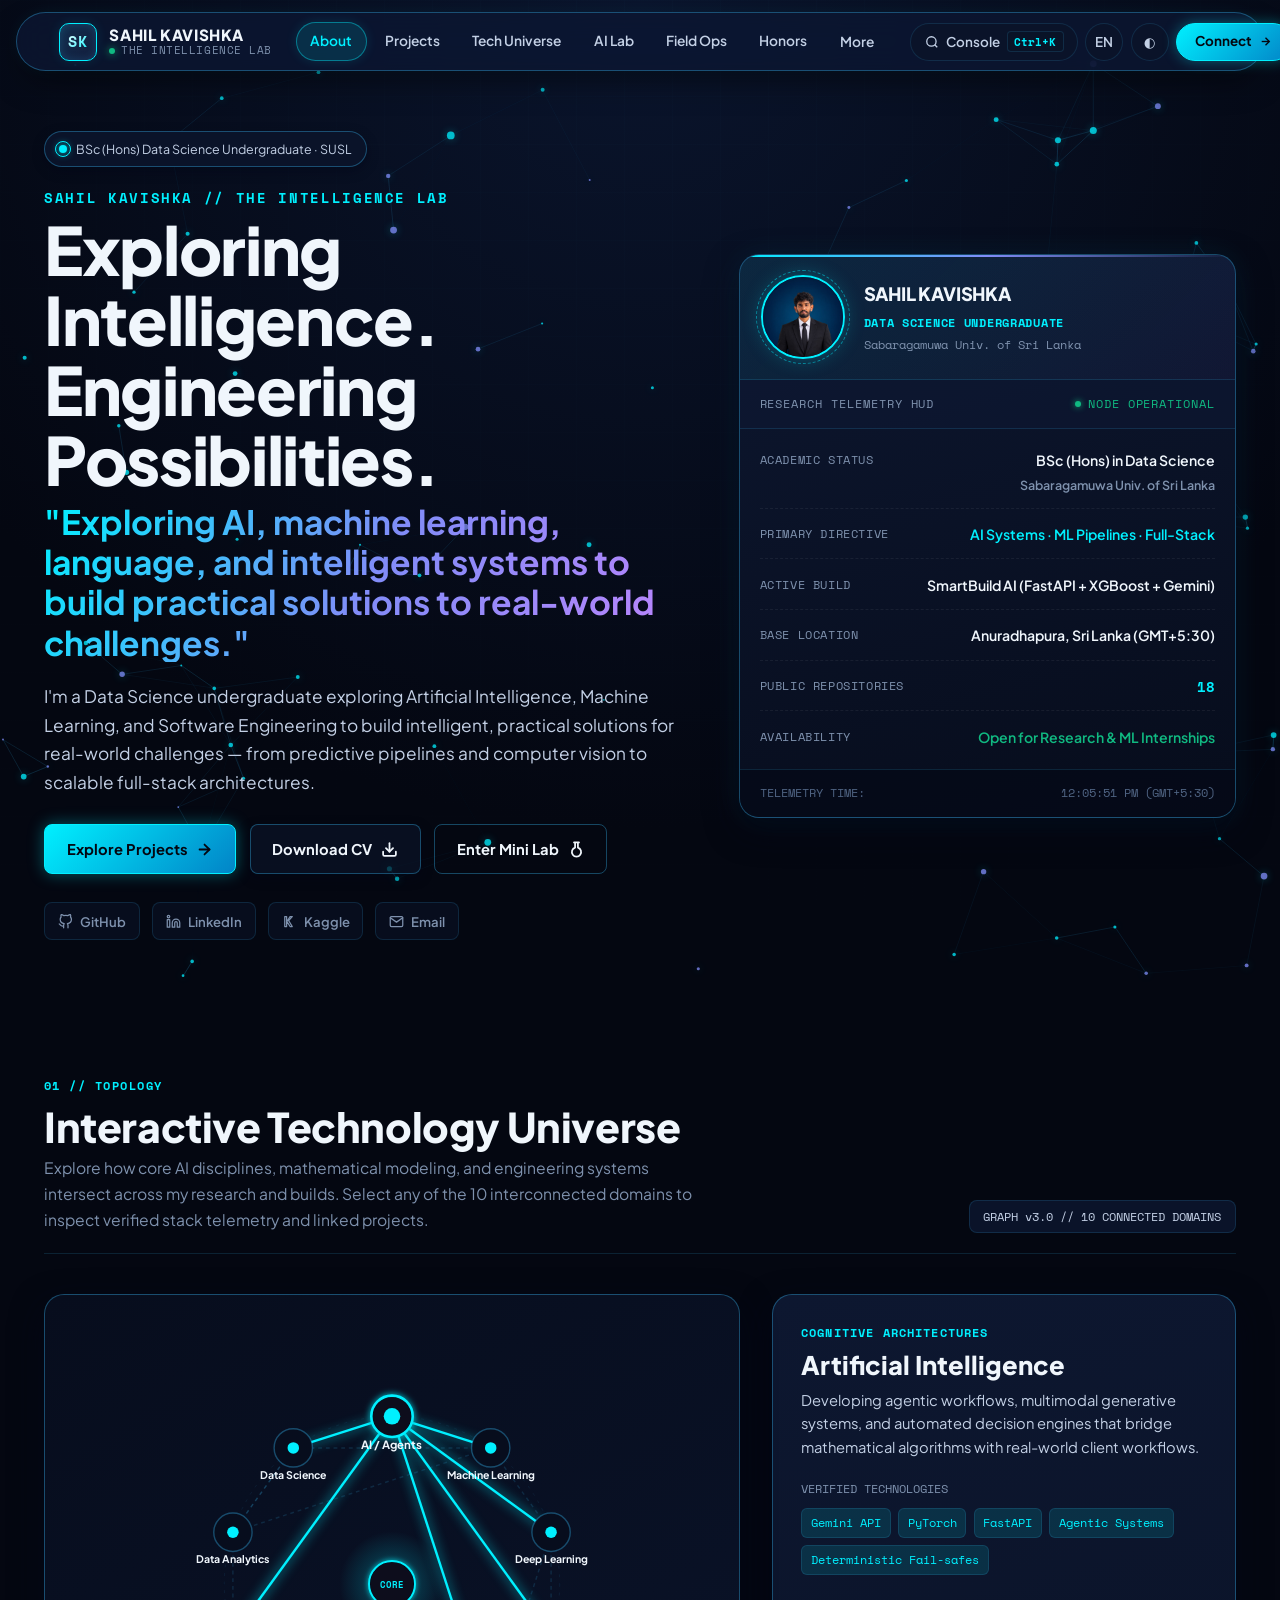
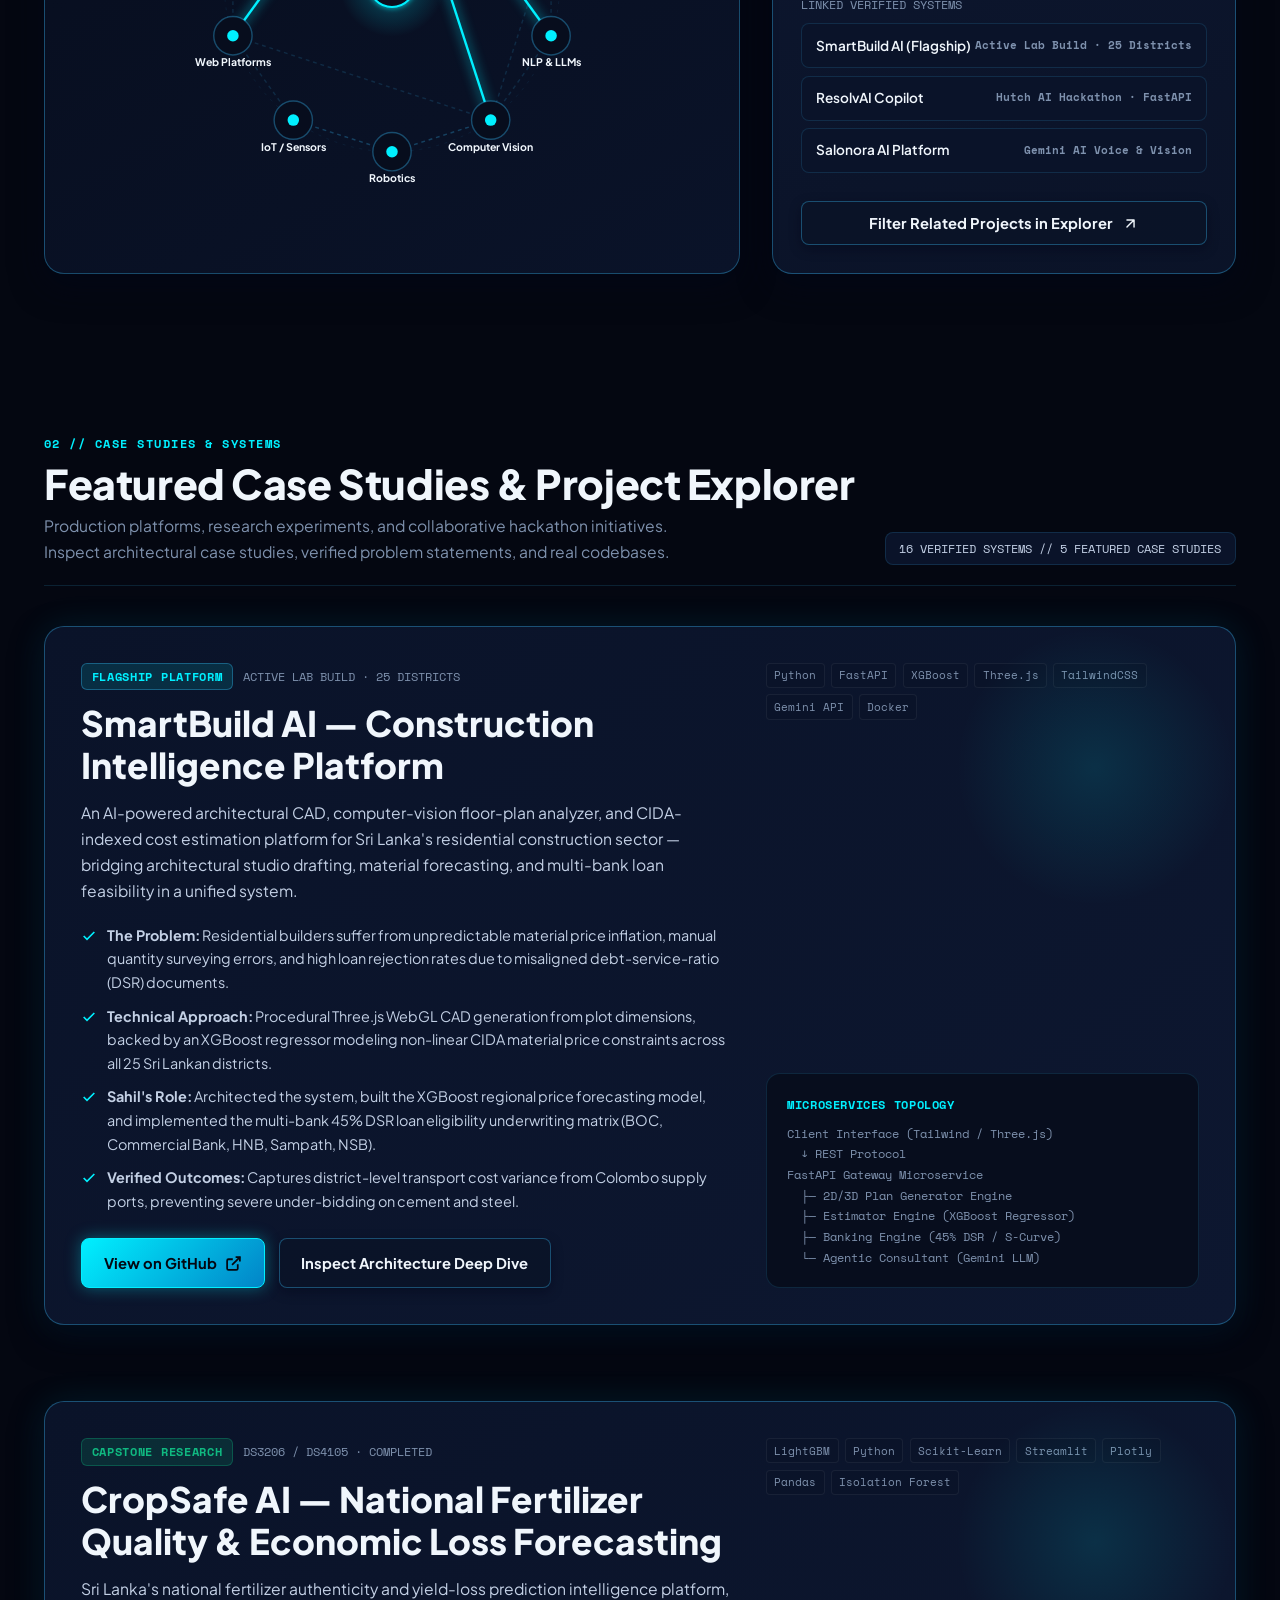
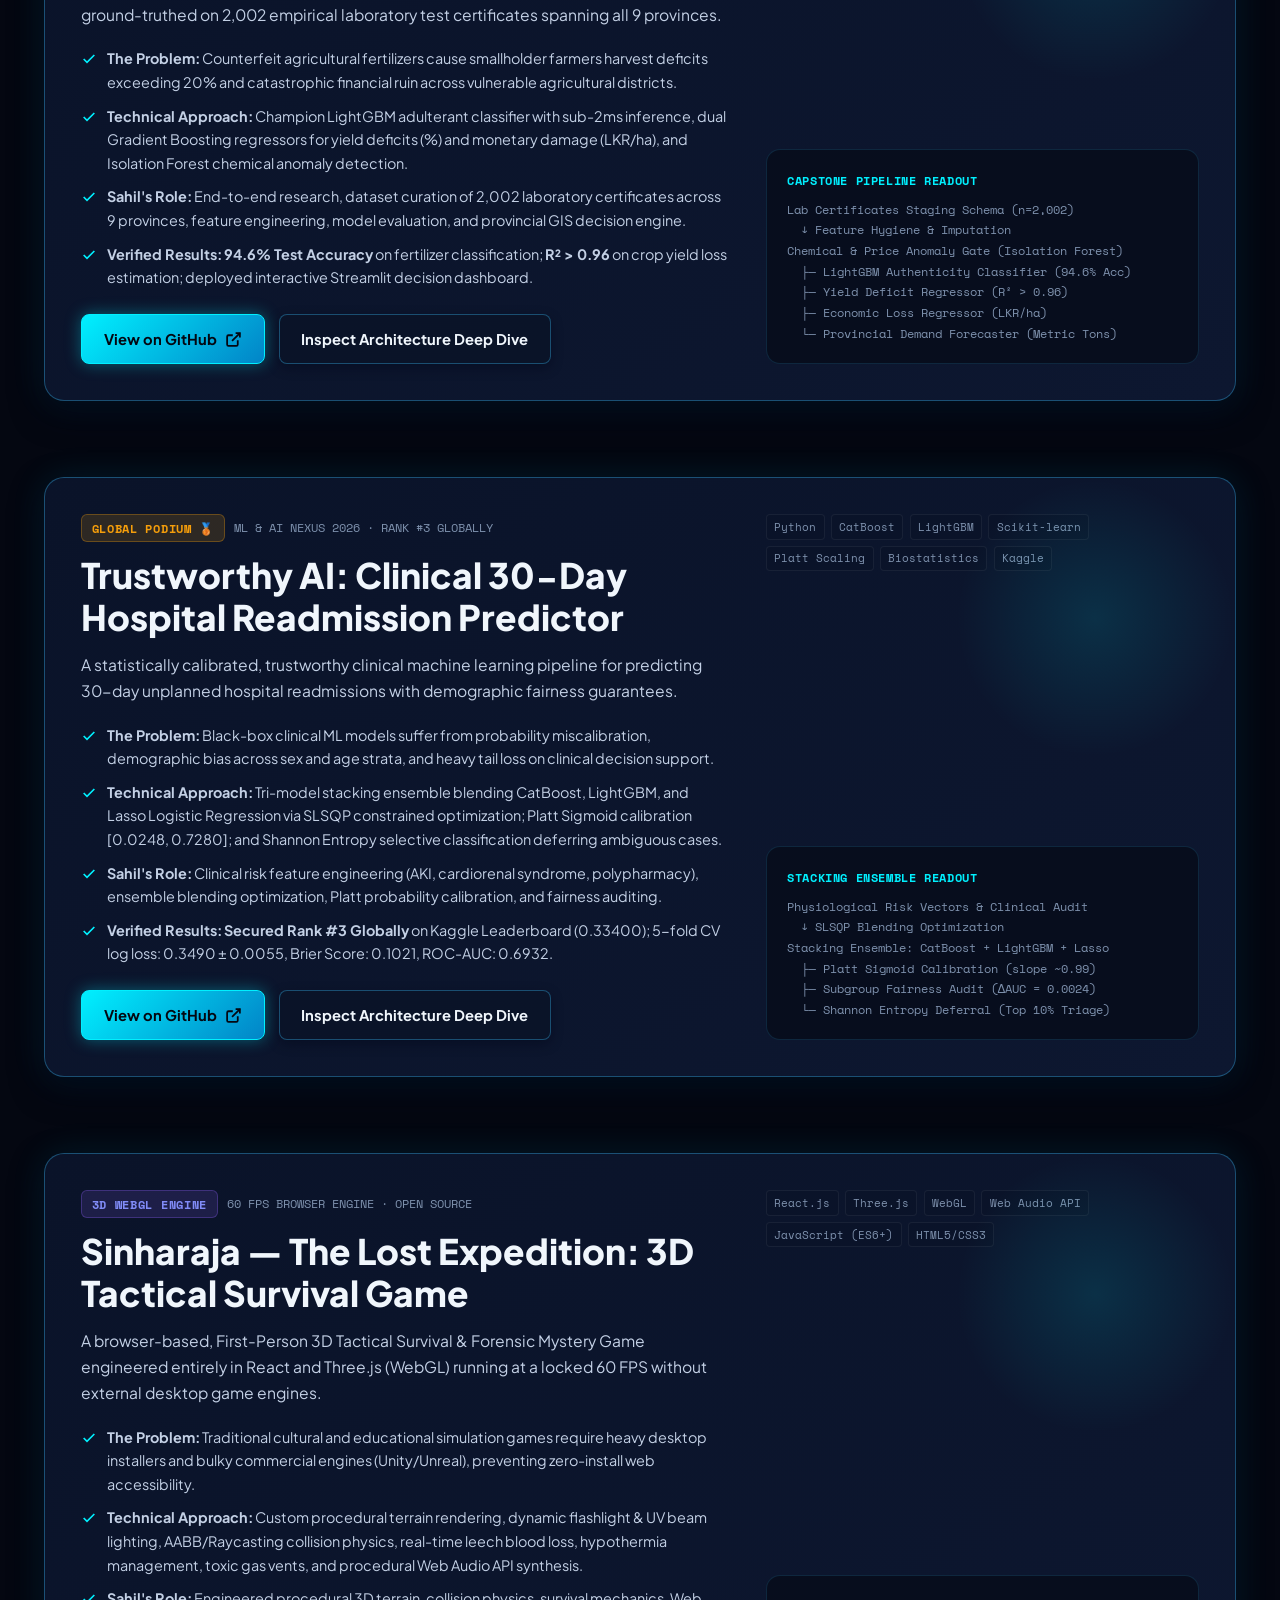
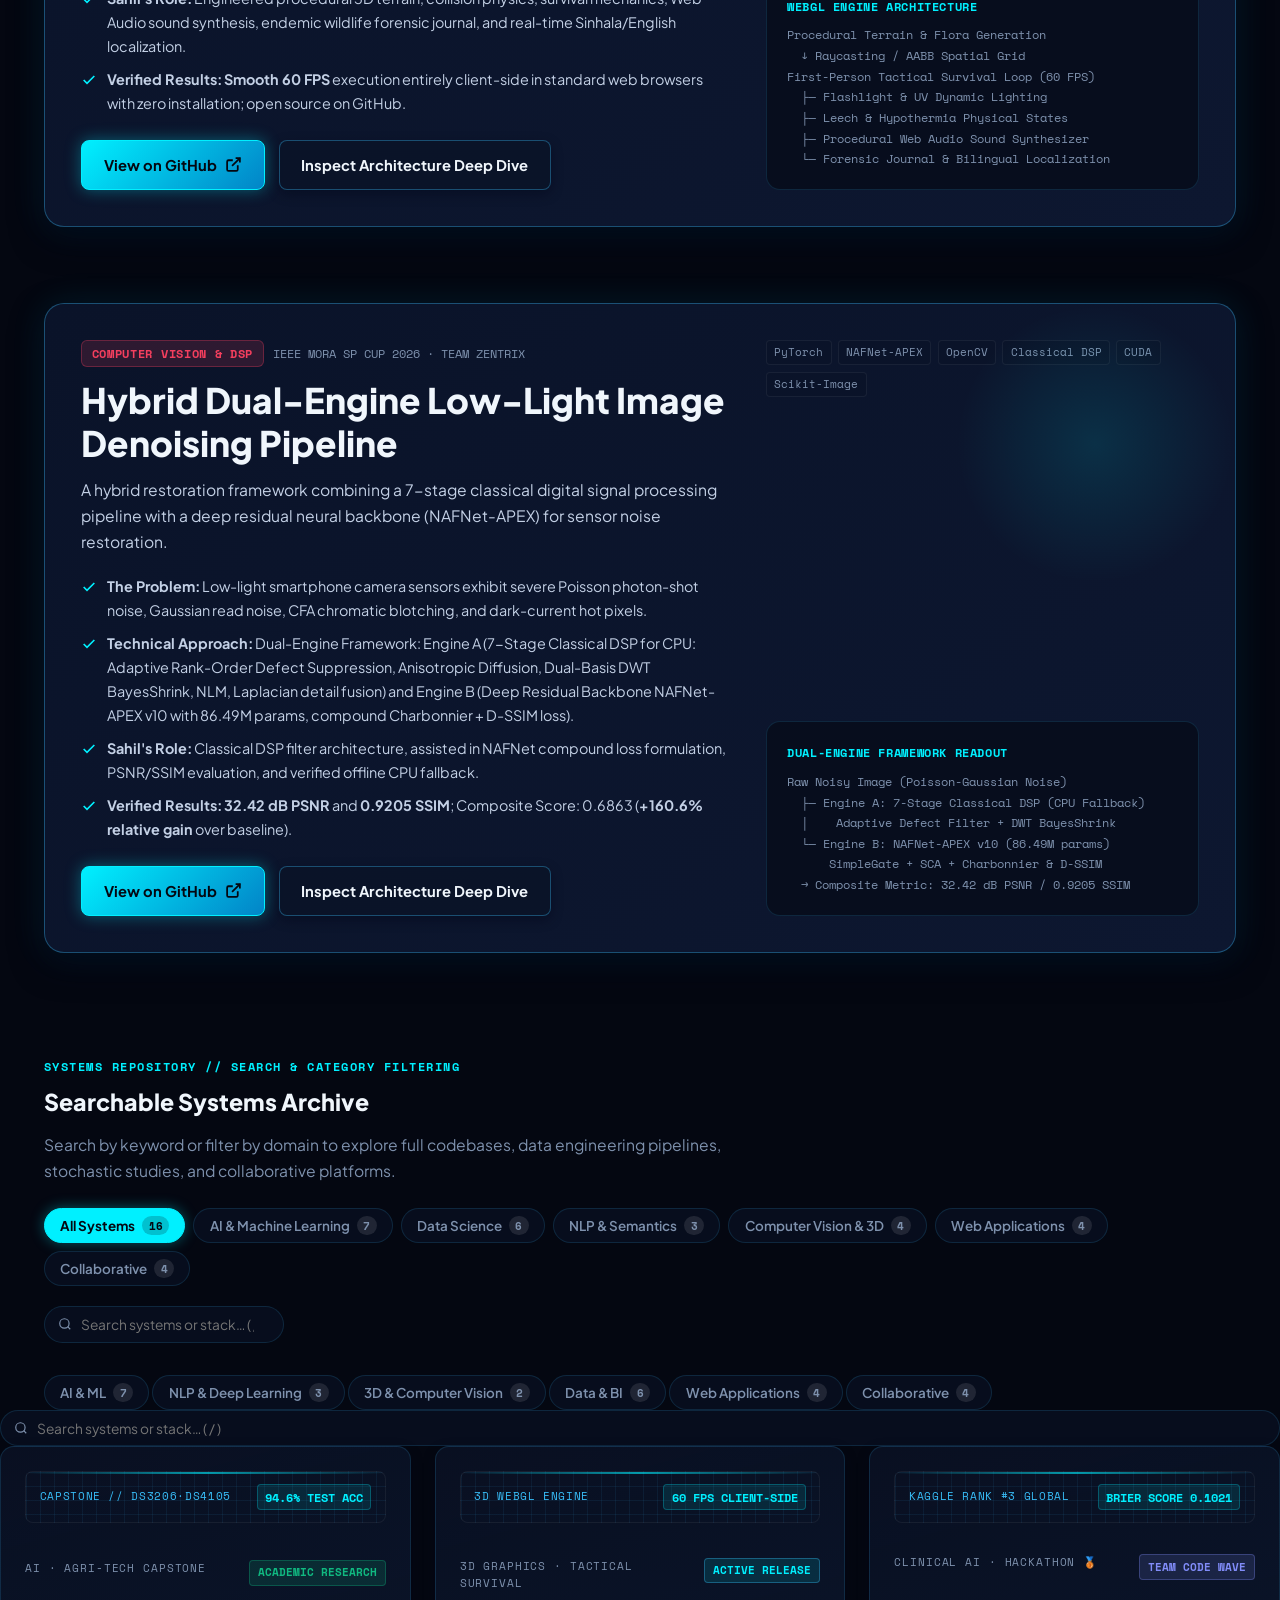
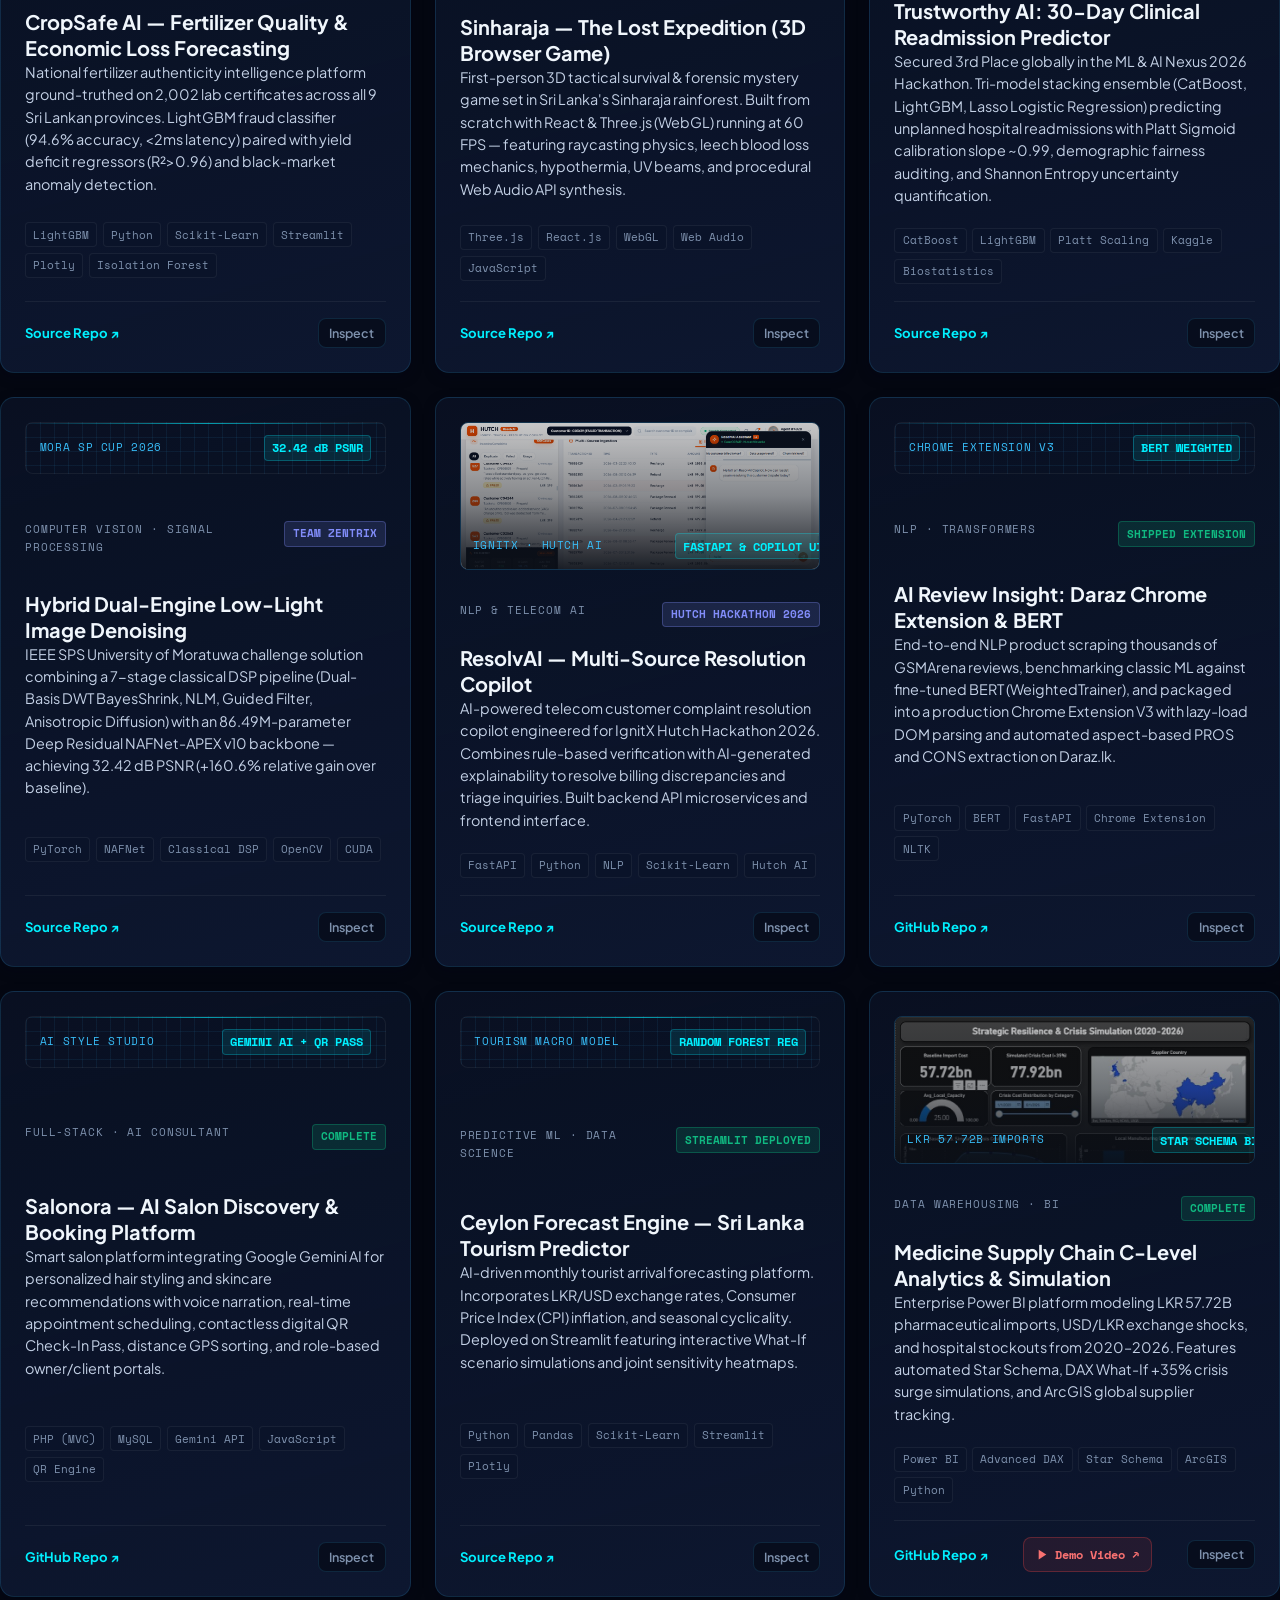
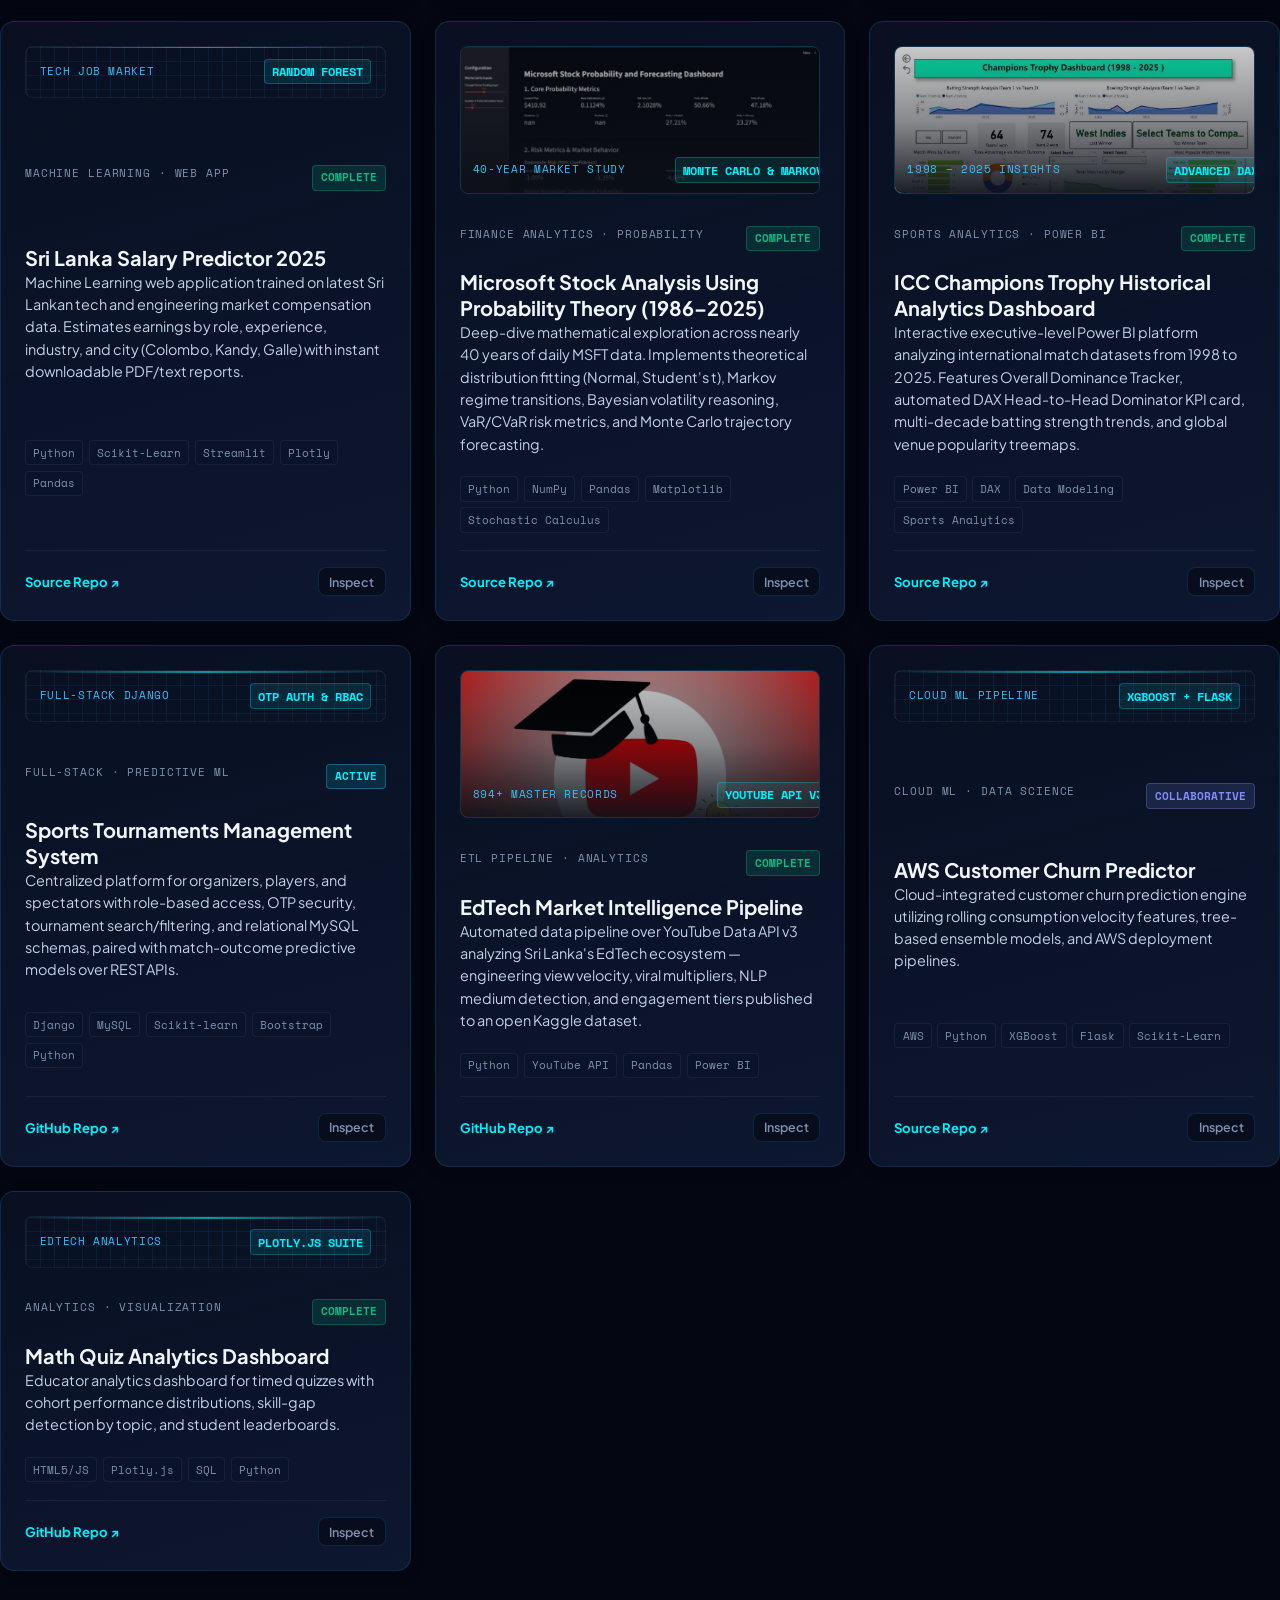
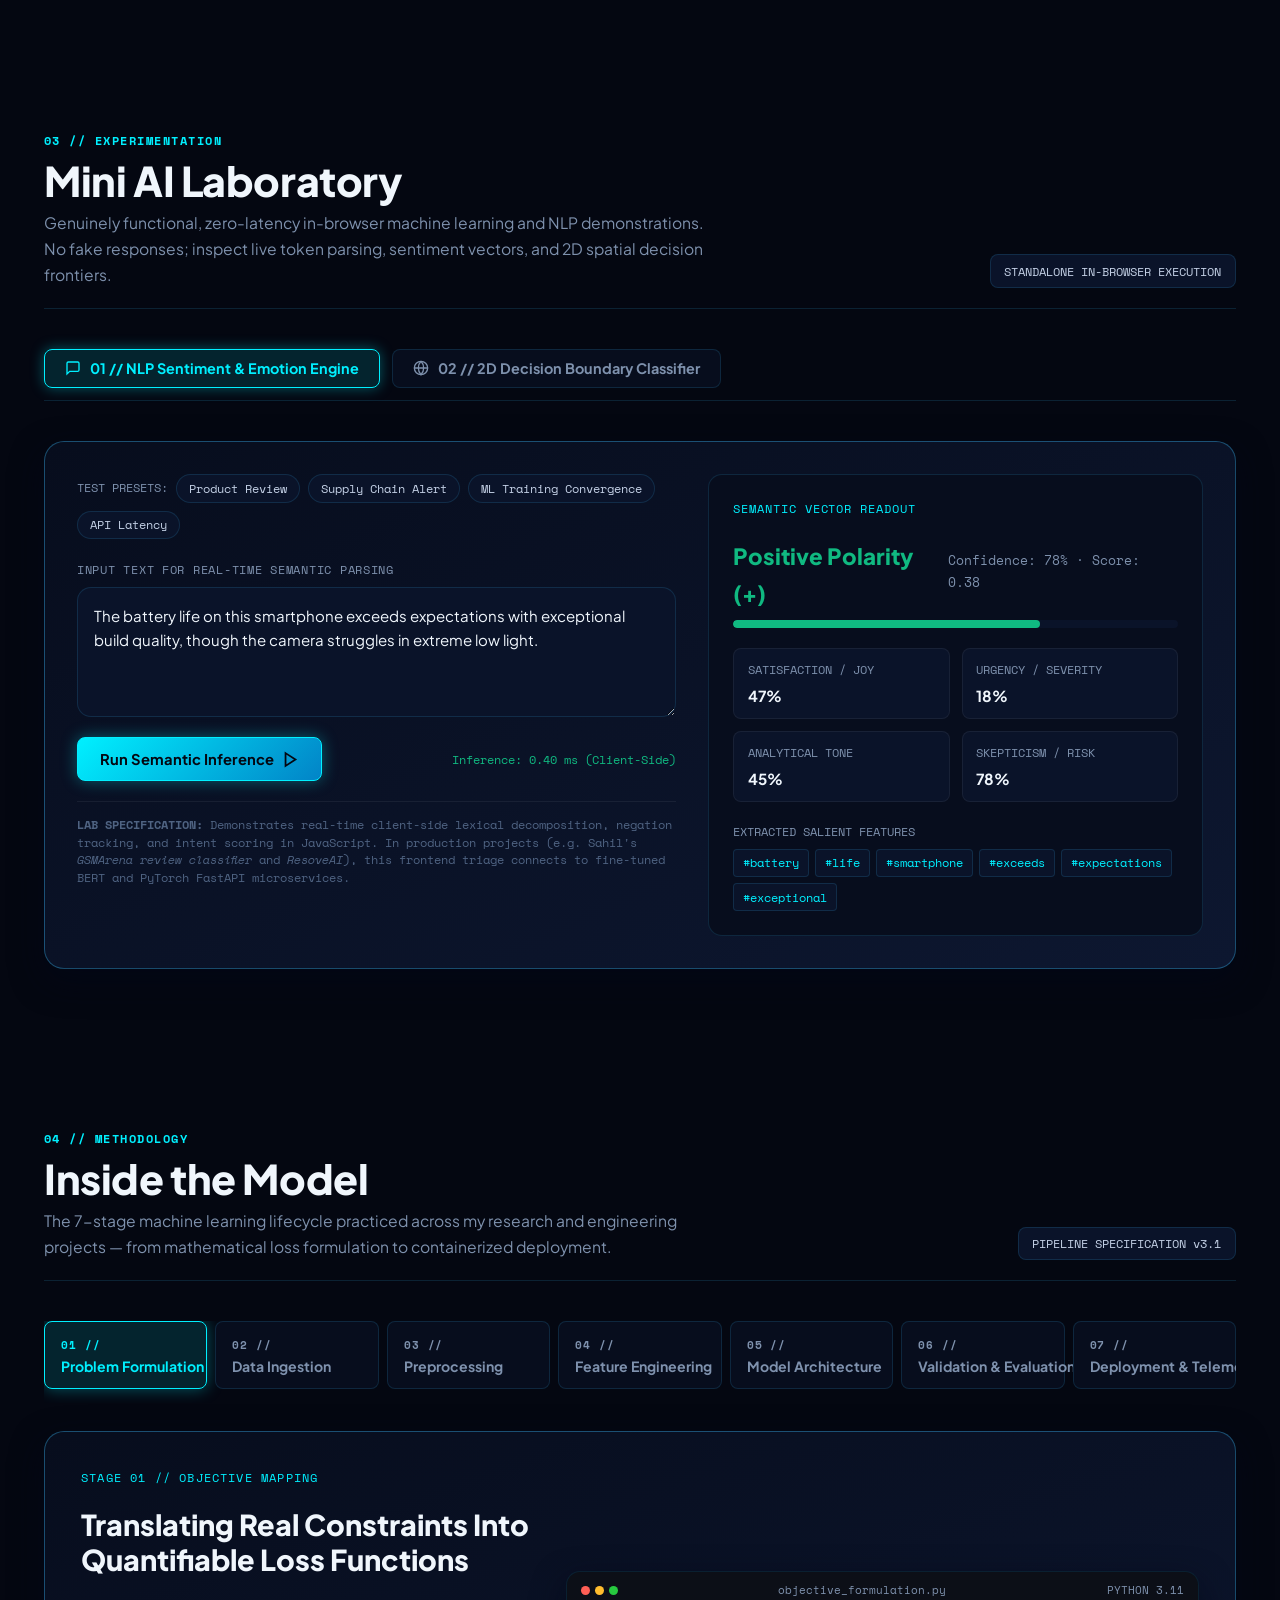
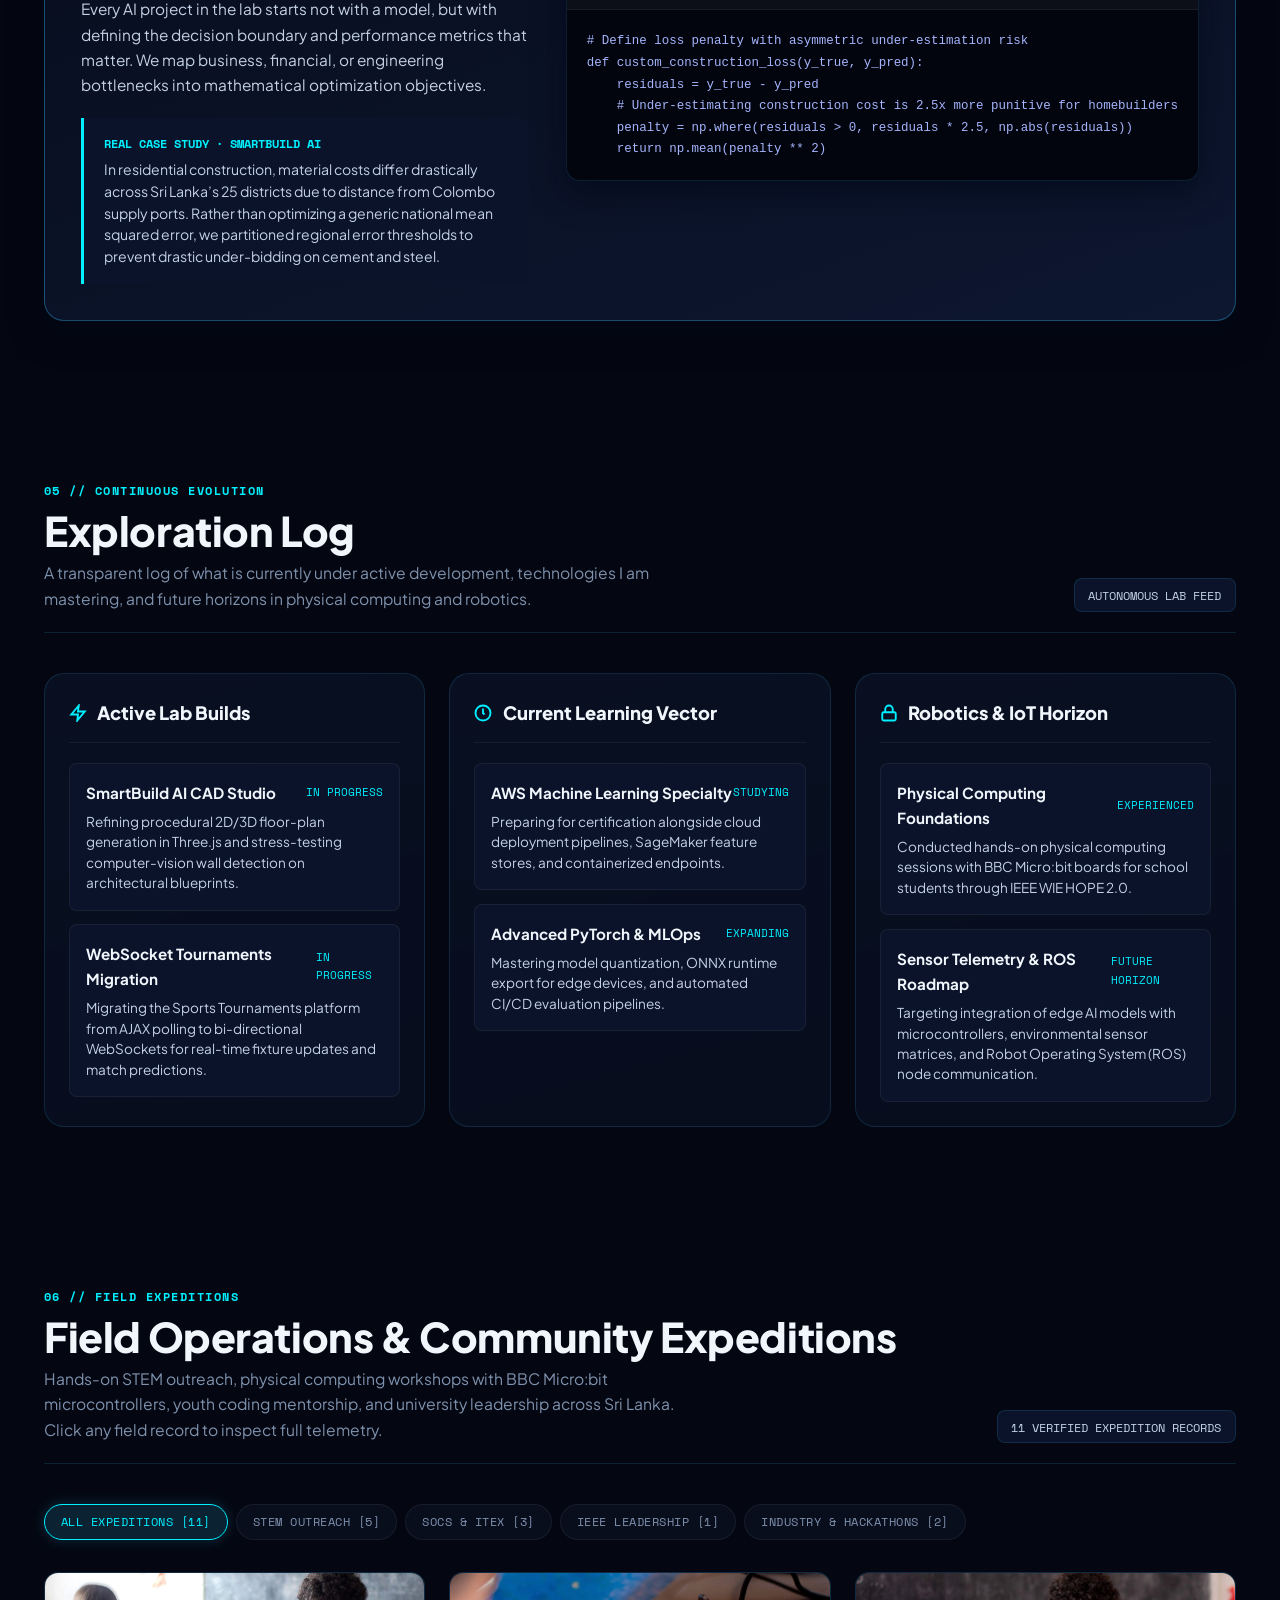
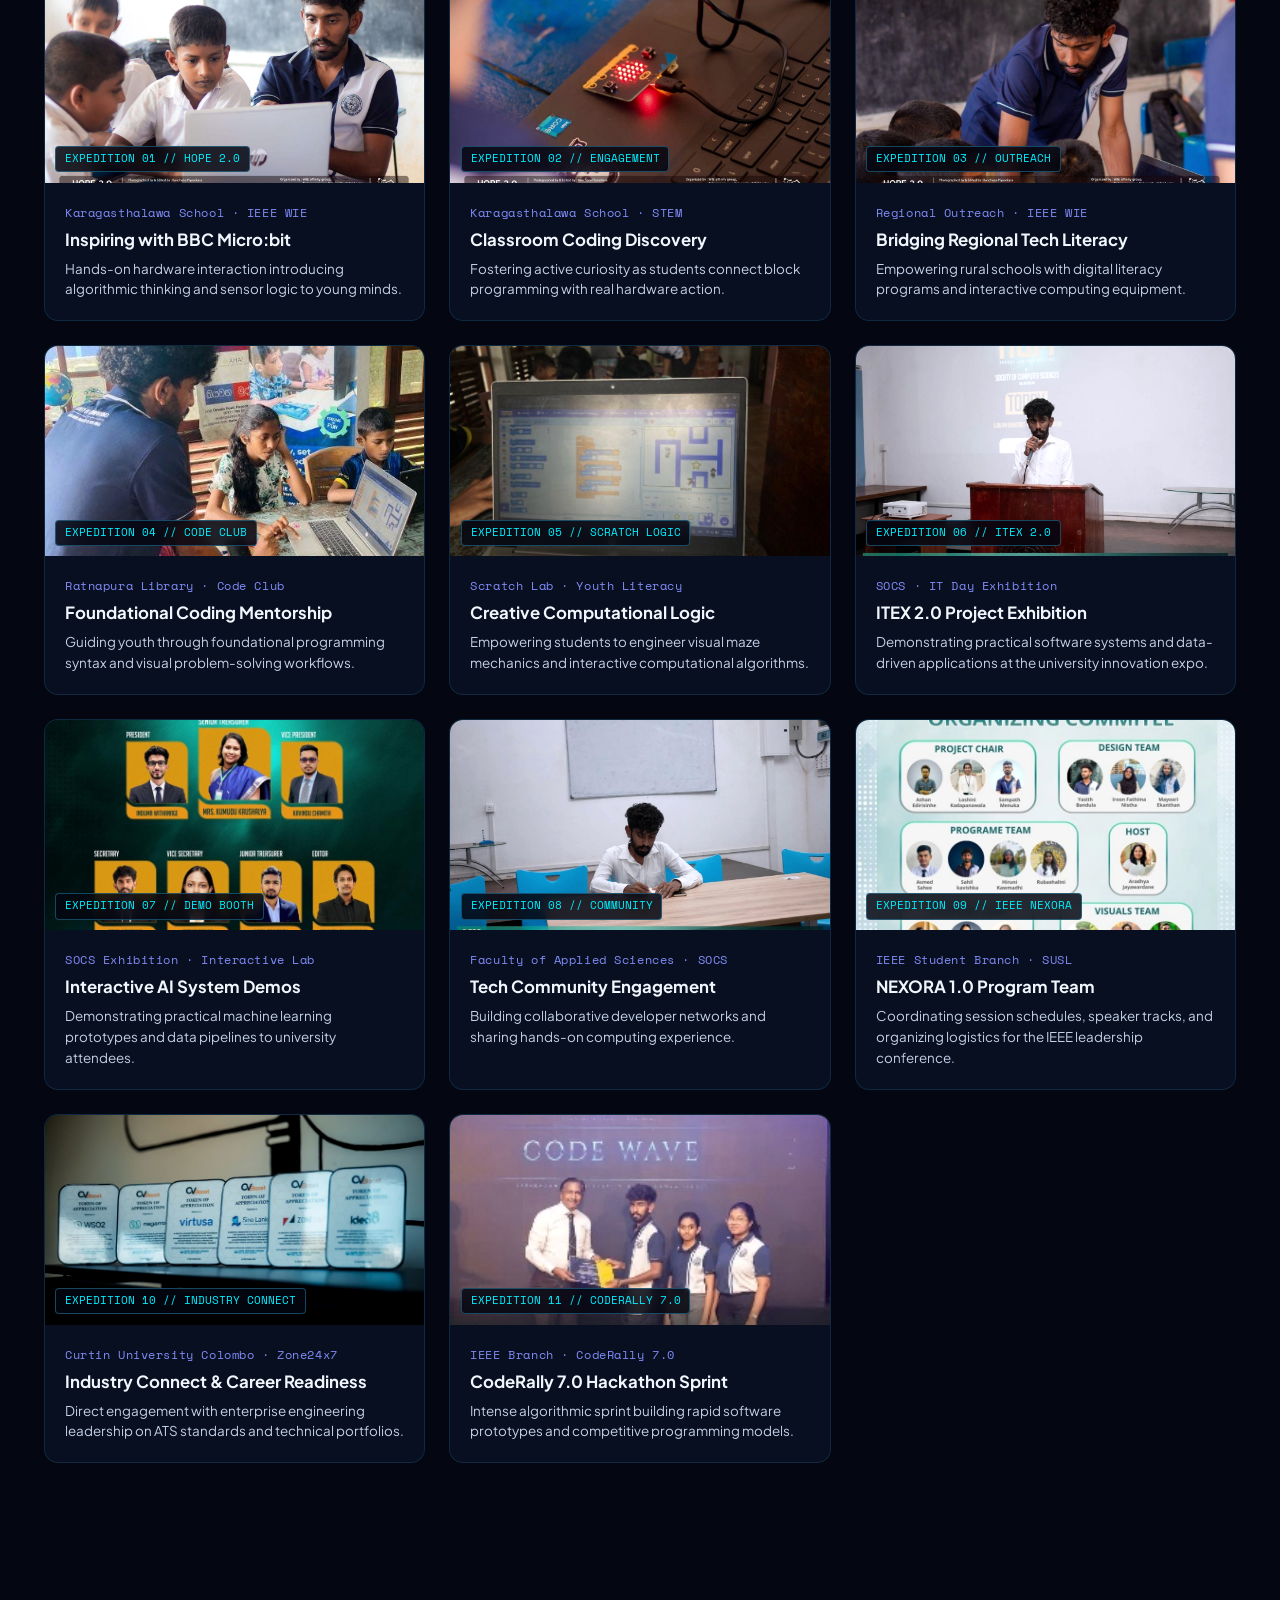
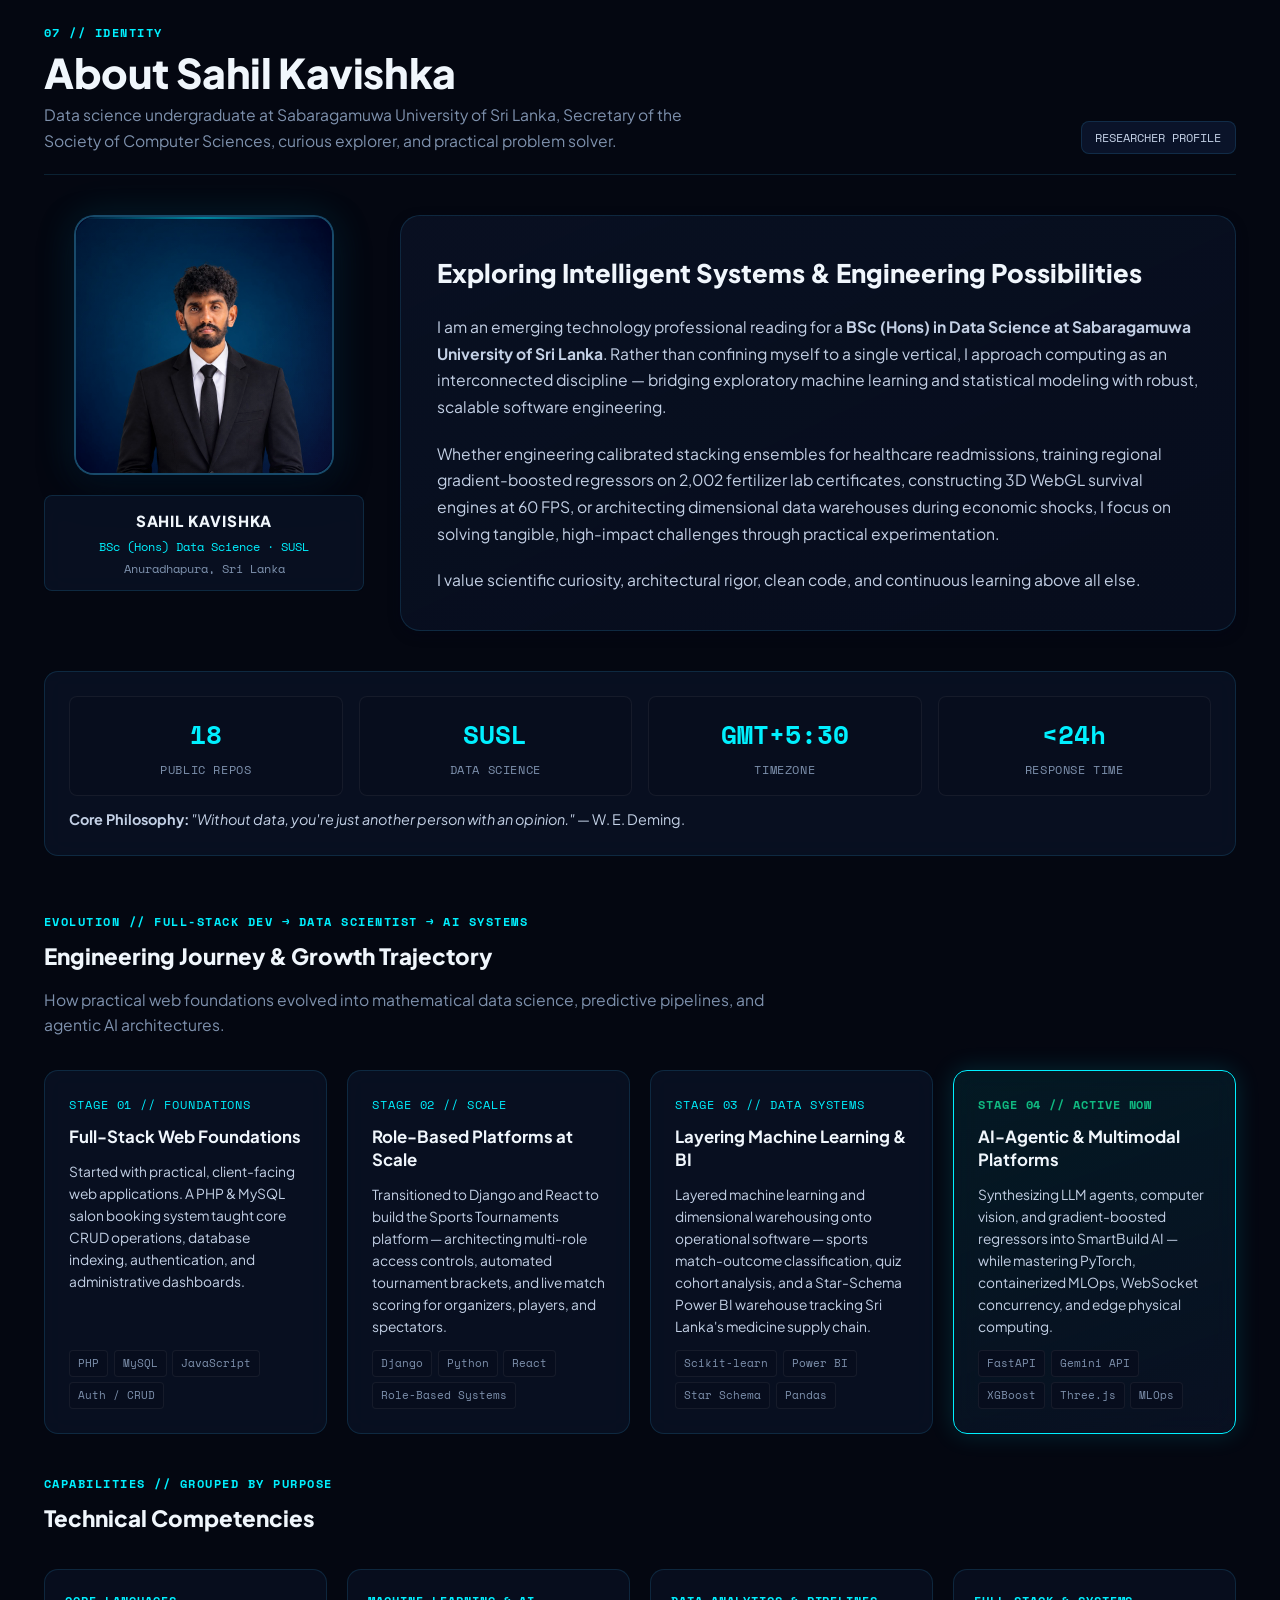
==== commit 3291d250: "feat(navigation): upgrade to state-aware floating capsule dock and sync community/cert assets - Impl" ====
--- a/index.html
+++ b/index.html
@@ -57,45 +57,95 @@
   <a class="skip-link" href="#main">Skip to main research content</a>
   <div id="lab-progress" aria-hidden="true"></div>
 
-  <!-- Header & Navigation HUD -->
-  <header class="lab-header">
-    <div class="container lab-nav-wrap">
-      <a class="lab-brand" href="#top" aria-label="Sahil Kavishka — Intelligence Lab Home">
-        <div class="brand-telemetry-badge" aria-hidden="true">
-          <svg viewBox="0 0 24 24" fill="none" stroke="currentColor" stroke-width="2" stroke-linecap="round" stroke-linejoin="round">
-            <path d="M12 2v4M12 18v4M4.93 4.93l2.83 2.83M16.24 16.24l2.83 2.83M2 12h4M18 12h4M4.93 19.07l2.83-2.83M16.24 7.76l2.83-2.83"/>
-          </svg>
-        </div>
-        <div class="brand-info">
-          <span class="brand-title">SAHIL <span class="lab-tag">LAB</span></span>
-          <span class="brand-sub">THE INTELLIGENCE LAB</span>
-        </div>
-      </a>
-
-      <label class="menu-toggle" for="nav-check" aria-label="Toggle Navigation Menu">
-        <span></span><span></span><span></span>
-      </label>
-      <input type="checkbox" id="nav-check" aria-hidden="true" />
-
-      <nav class="lab-nav" aria-label="Lab Navigation">
-        <a class="nav-link" href="#universe"><span class="mono mono-num">01 //</span> Universe</a>
-        <a class="nav-link" href="#projects"><span class="mono mono-num">02 //</span> Systems</a>
-        <a class="nav-link" href="#laboratory"><span class="mono mono-num">03 //</span> Mini Lab</a>
-        <a class="nav-link" href="#lifecycle"><span class="mono mono-num">04 //</span> Lifecycle</a>
-        <a class="nav-link" href="#log"><span class="mono mono-num">05 //</span> Log</a>
-        <a class="nav-link" href="#expeditions"><span class="mono mono-num">06 //</span> Field Ops</a>
-        <a class="nav-link" href="#about"><span class="mono mono-num">07 //</span> About</a>
-        <a class="nav-link" href="#credentials"><span class="mono mono-num">08 //</span> Honors</a>
-        <a class="nav-link" href="#dispatches"><span class="mono mono-num">09 //</span> Dispatches</a>
-      </nav>
-
-      <div class="nav-tools">
-        <button class="hud-btn palette-trigger kbd-cmd" type="button" aria-label="Open Command Console (Ctrl+K)">
-          <span>Console</span> <kbd>Ctrl+K</kbd>
-        </button>
-        <button class="hud-btn icon-only" id="lang-toggle" type="button" aria-label="Switch Language (English / Sinhala)" title="Toggle English / Sinhala">EN</button>
-        <button class="hud-btn icon-only" id="theme-toggle" type="button" aria-label="Toggle Daylight / Dark Theme" title="Toggle Theme">◐</button>
-        <a class="hud-btn hud-cta" href="#contact">Connect</a>
+  <!-- Floating Intelligence Dock Header -->
+  <header class="lab-header-container sticky-container" id="site-header">
+    <div class="lab-nav-dock">
+      <div class="container lab-nav-wrap">
+        <!-- Brand Identity with SK Monogram Shield -->
+        <a class="lab-brand" href="#top" aria-label="Sahil Kavishka — The Intelligence Lab Home">
+          <div class="brand-monogram-shield" aria-hidden="true">
+            <span class="monogram-text">SK</span>
+            <div class="brand-radar-ping"></div>
+          </div>
+          <div class="brand-info">
+            <span class="brand-title">SAHIL KAVISHKA</span>
+            <span class="brand-sub"><span class="brand-live-dot" aria-hidden="true"></span><span data-en="THE INTELLIGENCE LAB" data-si="දත්ත හා බුද්ධි විද්‍යාගාරය">THE INTELLIGENCE LAB</span></span>
+          </div>
+        </a>
+
+        <!-- Primary Navigation Links -->
+        <nav class="lab-nav" id="primary-nav" aria-label="Primary Navigation">
+          <a class="nav-link" href="#about" data-en="About" data-si="පිළිබඳව">About</a>
+          <a class="nav-link" href="#projects" data-en="Projects" data-si="ව්‍යාපෘති">Projects</a>
+          <a class="nav-link" href="#universe" data-en="Tech Universe" data-si="තාක්ෂණ විශ්වය">Tech Universe</a>
+          <a class="nav-link" href="#laboratory" data-en="AI Lab" data-si="AI විද්‍යාගාරය">AI Lab</a>
+          <a class="nav-link" href="#expeditions" data-en="Field Ops" data-si="ක්ෂේත්‍ර අත්දැකීම්">Field Ops</a>
+          <a class="nav-link" href="#credentials" data-en="Honors" data-si="ඇගයීම්">Honors</a>
+
+          <!-- Dropdown Menu for Extended Systems -->
+          <div class="nav-dropdown-item">
+            <button class="nav-link nav-dropdown-trigger" type="button" aria-expanded="false" aria-haspopup="true">
+              <span data-en="More" data-si="තවත්">More</span>
+              <svg class="dropdown-chevron" viewBox="0 0 24 24" width="12" height="12" fill="none" stroke="currentColor" stroke-width="2.5" aria-hidden="true"><polyline points="6 9 12 15 18 9"></polyline></svg>
+            </button>
+            <div class="nav-dropdown-menu" role="menu">
+              <a class="dropdown-link" href="#lifecycle" role="menuitem">
+                <span class="mono drop-code">04 //</span>
+                <div class="drop-text-group">
+                  <strong data-en="Lifecycle" data-si="ජීවන චක්‍රය">Lifecycle</strong>
+                  <small data-en="ML Framework" data-si="ML ක්‍රමවේදය">ML Framework</small>
+                </div>
+              </a>
+              <a class="dropdown-link" href="#log" role="menuitem">
+                <span class="mono drop-code">05 //</span>
+                <div class="drop-text-group">
+                  <strong data-en="Telemetry Log" data-si="ක්‍රියාකාරී සටහන්">Telemetry Log</strong>
+                  <small data-en="Research &amp; Roadmap" data-si="පර්යේෂණ මාර්ගය">Research &amp; Roadmap</small>
+                </div>
+              </a>
+              <a class="dropdown-link" href="#dispatches" role="menuitem">
+                <span class="mono drop-code">09 //</span>
+                <div class="drop-text-group">
+                  <strong data-en="Dispatches" data-si="ලේඛන &amp; සටහන්">Dispatches</strong>
+                  <small data-en="Technical Field Notes" data-si="තාක්ෂණික සටහන්">Technical Field Notes</small>
+                </div>
+              </a>
+            </div>
+          </div>
+
+          <!-- Mobile Drawer Footer Actions -->
+          <div class="mobile-drawer-footer">
+            <a class="hud-btn hud-cta mobile-cta-btn" href="#contact">
+              <span data-en="Connect / Get In Touch" data-si="සම්බන්ධ වන්න">Connect / Get In Touch</span>
+              <svg viewBox="0 0 24 24" width="14" height="14" fill="none" stroke="currentColor" stroke-width="2.5" aria-hidden="true"><line x1="5" y1="12" x2="19" y2="12"></line><polyline points="12 5 19 12 12 19"></polyline></svg>
+            </a>
+          </div>
+        </nav>
+
+        <!-- Nav Tools & Quick Actions -->
+        <div class="nav-tools">
+          <button class="hud-btn palette-trigger kbd-cmd" type="button" aria-label="Open Command Console (Ctrl+K)" title="Search Commands (Ctrl+K)">
+            <svg viewBox="0 0 24 24" width="14" height="14" fill="none" stroke="currentColor" stroke-width="2.2" aria-hidden="true"><circle cx="11" cy="11" r="8"></circle><line x1="21" y1="21" x2="16.65" y2="16.65"></line></svg>
+            <span class="nav-kbd-label">Console</span>
+            <kbd>Ctrl+K</kbd>
+          </button>
+
+          <button class="hud-btn icon-only lang-pill" id="lang-toggle" type="button" aria-label="Switch Language (English / Sinhala)" title="Toggle English / Sinhala">EN</button>
+
+          <button class="hud-btn icon-only theme-pill" id="theme-toggle" type="button" aria-label="Toggle Daylight / Dark Theme" title="Toggle Theme">◐</button>
+
+          <a class="hud-btn hud-cta nav-cta-pill" href="#contact">
+            <span data-en="Connect" data-si="සම්බන්ධ වන්න">Connect</span>
+            <svg viewBox="0 0 24 24" width="13" height="13" fill="none" stroke="currentColor" stroke-width="2.5" aria-hidden="true"><line x1="5" y1="12" x2="19" y2="12"></line><polyline points="12 5 19 12 12 19"></polyline></svg>
+          </a>
+
+          <!-- Mobile Menu Toggle Button (Accessible & Animated) -->
+          <button class="menu-toggle-btn" id="mobile-menu-btn" type="button" aria-label="Toggle Navigation Menu" aria-expanded="false" aria-controls="primary-nav">
+            <span class="toggle-bar"></span>
+            <span class="toggle-bar"></span>
+            <span class="toggle-bar"></span>
+          </button>
+        </div>
       </div>
     </div>
   </header>
@@ -1450,9 +1500,9 @@
           </div>
 
           <!-- 4: Code Club Ratnapura Mentoring -->
-          <div class="expedition-card" data-exp-category="stem" data-gallery-src="./images/community/codeclub-session-1.jpg" data-gallery-title="Volunteer Coding Instructor — Code Club Sri Lanka" data-gallery-loc="National Library Services Board · Ratnapura Public Library" data-gallery-desc="Mentored young learners at the National Library Services Board (Ratnapura Library) in foundational programming and digital literacy. Guided students through creative coding challenges and algorithmic logic.">
+          <div class="expedition-card" data-exp-category="stem" data-gallery-src="./images/community/codeclub-lab-mentoring.jpg" data-gallery-title="Volunteer Coding Instructor — Code Club Sri Lanka" data-gallery-loc="National Library Services Board · Ratnapura Public Library" data-gallery-desc="Mentored young learners at the National Library Services Board (Ratnapura Library) in foundational programming and digital literacy. Guided students through creative coding challenges and algorithmic logic.">
             <div class="expedition-img-wrap">
-              <img src="./images/community/codeclub-session-1.jpg" alt="Sahil Kavishka mentoring young students at Code Club Ratnapura Library" loading="lazy" />
+              <img src="./images/community/codeclub-lab-mentoring.jpg" alt="Sahil Kavishka mentoring young students at Code Club Ratnapura Library" loading="lazy" />
               <div class="expedition-overlay-tag mono">EXPEDITION 04 // CODE CLUB</div>
             </div>
             <div class="expedition-info">
@@ -1528,9 +1578,9 @@
           </div>
 
           <!-- 10: CV Boost 2026 Zone24x7 Industry Connect -->
-          <div class="expedition-card" data-exp-category="industry" data-gallery-src="./images/community/cvboost-plaque-zone24x7.jpg" data-gallery-title="CV Boost 2026 &amp; Zone24x7 Industry Connect" data-gallery-loc="IEEE Student Branch of Curtin University Colombo · Zone24x7" data-gallery-desc="Appreciation token and industry partnership connecting students directly with senior tech leaders from Zone24x7, gaining deep insights into enterprise recruiting, ATS optimization, and portfolio benchmarks.">
+          <div class="expedition-card" data-exp-category="industry" data-gallery-src="./images/community/cv boost curtin university.jfif" data-gallery-title="CV Boost 2026 &amp; Zone24x7 Industry Connect" data-gallery-loc="IEEE Student Branch of Curtin University Colombo · Zone24x7" data-gallery-desc="Appreciation token and industry partnership connecting students directly with senior tech leaders from Zone24x7, gaining deep insights into enterprise recruiting, ATS optimization, and portfolio benchmarks.">
             <div class="expedition-img-wrap">
-              <img src="./images/community/cvboost-plaque-zone24x7.jpg" alt="CV Boost 2026 Appreciation Token with Zone24x7 leaders" loading="lazy" />
+              <img src="./images/community/cv boost curtin university.jfif" alt="CV Boost 2026 Industry Connect at Curtin University Colombo" loading="lazy" />
               <div class="expedition-overlay-tag mono">EXPEDITION 10 // INDUSTRY CONNECT</div>
             </div>
             <div class="expedition-info">
@@ -1540,16 +1590,16 @@
             </div>
           </div>
 
-          <!-- 11: IgnitX Hutch Hackathon 2026 Team -->
-          <div class="expedition-card" data-exp-category="industry" data-gallery-src="./images/community/hutch-hackathon-team.jpg" data-gallery-title="IgnitX Hutch Hackathon 2026 — Team ResolvAI" data-gallery-loc="Hutchison Telecommunications · IgnitX Hackathon" data-gallery-desc="Collaborative hackathon engineering sprint developing ResolvAI — Multi-Source Resolution Copilot with team members Savindi Hewage and Kavisha Nimsara, integrating FastAPI backend microservices with rule verification and AI reasoning.">
+          <!-- 11: CodeRally 7.0 Hackathon Sprint -->
+          <div class="expedition-card" data-exp-category="industry" data-gallery-src="./images/community/coderally 7.0.jpg" data-gallery-title="CodeRally 7.0 Hackathon Sprint &amp; Algorithmic Competition" data-gallery-loc="IEEE Student Branch · CodeRally 7.0" data-gallery-desc="Collaborative algorithmic engineering sprint and competitive programming challenge during CodeRally 7.0, designing rapid algorithmic solutions and full-stack software prototypes.">
             <div class="expedition-img-wrap">
-              <img src="./images/community/hutch-hackathon-team.jpg" alt="Team ResolvAI collaborating during IgnitX Hutch Hackathon 2026" loading="lazy" />
-              <div class="expedition-overlay-tag mono">EXPEDITION 11 // HACKATHON SPRINT</div>
+              <img src="./images/community/coderally 7.0.jpg" alt="CodeRally 7.0 Hackathon team sprint" loading="lazy" />
+              <div class="expedition-overlay-tag mono">EXPEDITION 11 // CODERALLY 7.0</div>
             </div>
             <div class="expedition-info">
-              <span class="expedition-loc mono">Hutch Sri Lanka · IgnitX Hackathon</span>
-              <h4 class="expedition-title">ResolvAI Hackathon Sprint</h4>
-              <p class="expedition-snippet">Intense engineering sprint building AI-powered telecom resolution copilots under hackathon pressure.</p>
+              <span class="expedition-loc mono">IEEE Branch · CodeRally 7.0</span>
+              <h4 class="expedition-title">CodeRally 7.0 Hackathon Sprint</h4>
+              <p class="expedition-snippet">Intense algorithmic sprint building rapid software prototypes and competitive programming models.</p>
             </div>
           </div>
         </div>
--- a/css/intelligence-lab.css
+++ b/css/intelligence-lab.css
@@ -192,126 +192,295 @@
 }
 
 /* ===================================================================
-   NAVIGATION & HEADER HUD
+   FLOATING INTELLIGENCE DOCK NAVIGATION
+   Modern state-aware sticky header with container scroll-state
    =================================================================== */
-.lab-header {
+.lab-header-container {
   position: sticky;
-  top: 0;
-  z-index: 100;
-  background: color-mix(in srgb, var(--lab-bg) 84%, transparent);
-  backdrop-filter: blur(16px);
-  -webkit-backdrop-filter: blur(16px);
-  border-bottom: 1px solid var(--lab-border);
-  transition: background-color 0.3s ease, border-color 0.3s ease;
+  top: 0.75rem;
+  z-index: 1000;
+  width: 100%;
+  padding: 0 1rem;
+  pointer-events: none; /* Let clicks pass through outside the dock */
+  container-type: scroll-state;
+  container-name: site-header;
+  overflow-anchor: none; /* Modern Web Guidance: prevent dimension shift layout jitter */
+  transition: transform 0.35s cubic-bezier(0.16, 1, 0.3, 1);
+}
+
+.lab-nav-dock {
+  pointer-events: auto;
+  max-width: 1320px;
+  margin: 0 auto;
+  background: color-mix(in srgb, var(--lab-panel-solid) 82%, transparent);
+  backdrop-filter: blur(20px) saturate(160%);
+  -webkit-backdrop-filter: blur(20px) saturate(160%);
+  border: 1px solid var(--lab-border-strong);
+  border-radius: 9999px;
+  box-shadow: 0 14px 34px -10px rgba(0, 0, 0, 0.65), 0 0 20px -6px var(--lab-cyan-dim);
+  padding: 0.4rem 0.65rem;
+  transition: all 0.35s cubic-bezier(0.16, 1, 0.3, 1);
+}
+
+/* State-Aware Sticky Header (Container Scroll-State - Chrome 133+) */
+@container site-header scroll-state(stuck: top) {
+  .lab-nav-dock {
+    background: color-mix(in srgb, var(--lab-bg) 95%, transparent);
+    border-color: var(--lab-cyan);
+    box-shadow: 0 16px 42px -8px rgba(0, 0, 0, 0.82), 0 0 28px -4px var(--lab-cyan-glow);
+    transform: scale(0.99);
+  }
+}
+
+/* Fallback for browsers without container scroll-state */
+.lab-header-container.is-stuck .lab-nav-dock {
+  background: color-mix(in srgb, var(--lab-bg) 95%, transparent);
+  border-color: var(--lab-cyan);
+  box-shadow: 0 16px 42px -8px rgba(0, 0, 0, 0.82), 0 0 28px -4px var(--lab-cyan-glow);
+  transform: scale(0.99);
 }
 
 .lab-nav-wrap {
   display: flex;
   align-items: center;
   justify-content: space-between;
-  gap: 1.5rem;
-  padding: 0.85rem 0;
-}
-
+  gap: 1rem;
+  width: 100%;
+}
+
+/* --- Brand Identity & Monogram Shield --- */
 .lab-brand {
   display: flex;
   align-items: center;
-  gap: 0.85rem;
+  gap: 0.75rem;
   text-decoration: none;
-}
-
-.brand-telemetry-badge {
+  color: inherit;
+  padding: 0.2rem 0.5rem;
+  border-radius: 9999px;
+  transition: opacity 0.2s ease;
+  flex-shrink: 0;
+}
+
+.lab-brand:hover {
+  opacity: 0.94;
+}
+
+.brand-monogram-shield {
+  position: relative;
+  width: 38px;
+  height: 38px;
+  border-radius: 10px;
+  background: linear-gradient(135deg, rgba(56, 189, 248, 0.16), rgba(129, 140, 248, 0.08));
+  border: 1px solid var(--lab-cyan);
   display: flex;
   align-items: center;
   justify-content: center;
-  width: 40px;
-  height: 40px;
-  border-radius: 10px;
-  background: var(--lab-surface-alt);
-  border: 1px solid var(--lab-border-strong);
-  color: var(--lab-cyan);
-  position: relative;
-  overflow: hidden;
-  box-shadow: inset 0 0 12px var(--lab-cyan-dim);
-}
-
-.brand-telemetry-badge svg {
-  width: 22px;
-  height: 22px;
+  box-shadow: 0 0 12px var(--lab-cyan-dim), inset 0 0 8px rgba(56, 189, 248, 0.2);
+}
+
+.monogram-text {
+  font-family: var(--lab-font-mono);
+  font-weight: 900;
+  font-size: 0.95rem;
+  letter-spacing: 0.06em;
+  background: linear-gradient(135deg, #ffffff, var(--lab-cyan));
+  -webkit-background-clip: text;
+  -webkit-text-fill-color: transparent;
+}
+
+.brand-radar-ping {
+  position: absolute;
+  inset: -2px;
+  border-radius: 12px;
+  border: 1px solid var(--lab-cyan);
+  opacity: 0;
+  animation: radar-ping 3.2s infinite ease-out;
+  pointer-events: none;
+}
+
+@keyframes radar-ping {
+  0% { transform: scale(0.95); opacity: 0.7; }
+  65% { transform: scale(1.35); opacity: 0; }
+  100% { transform: scale(1.4); opacity: 0; }
 }
 
 .brand-info {
   display: flex;
   flex-direction: column;
-  line-height: 1.2;
+  line-height: 1.22;
 }
 
 .brand-title {
   font-weight: 800;
-  font-size: 1.05rem;
+  font-size: 0.96rem;
   letter-spacing: 0.04em;
   color: var(--lab-text);
-  display: flex;
-  align-items: center;
-  gap: 0.4rem;
-}
-
-.brand-title .lab-tag {
+  white-space: nowrap;
+}
+
+.brand-sub {
   font-family: var(--lab-font-mono);
   font-size: 0.68rem;
+  color: var(--lab-text-muted);
+  letter-spacing: 0.05em;
+  display: flex;
+  align-items: center;
+  gap: 0.35rem;
+  white-space: nowrap;
+}
+
+.brand-live-dot {
+  display: inline-block;
+  width: 6px;
+  height: 6px;
+  border-radius: 50%;
+  background: #10b981;
+  box-shadow: 0 0 8px #10b981;
+  animation: live-pulse 2s infinite ease-in-out;
+}
+
+@keyframes live-pulse {
+  0%, 100% { transform: scale(1); opacity: 1; }
+  50% { transform: scale(1.35); opacity: 0.55; }
+}
+
+/* --- Primary Navigation Links --- */
+.lab-nav {
+  display: flex;
+  align-items: center;
+  gap: 0.2rem;
+}
+
+.nav-link {
+  font-size: 0.86rem;
+  font-weight: 600;
+  color: var(--lab-text-secondary);
+  padding: 0.45rem 0.85rem;
+  border-radius: 9999px;
+  transition: all 0.22s ease;
+  text-decoration: none;
+  position: relative;
+  display: inline-flex;
+  align-items: center;
+  gap: 0.35rem;
+  border: 1px solid transparent;
+  background: transparent;
+  cursor: pointer;
+  font-family: inherit;
+  white-space: nowrap;
+}
+
+.nav-link:hover {
+  color: var(--lab-text);
+  background: var(--lab-surface-alt);
+  border-color: var(--lab-border);
+}
+
+.nav-link.active-link {
   color: var(--lab-cyan);
   background: var(--lab-cyan-dim);
-  border: 1px solid var(--lab-border);
-  padding: 0.1rem 0.4rem;
-  border-radius: 4px;
-  letter-spacing: 0.08em;
+  border-color: color-mix(in srgb, var(--lab-cyan) 40%, transparent);
+  box-shadow: 0 0 12px var(--lab-cyan-dim);
+}
+
+/* --- Dropdown Menu ("More ▾") --- */
+.nav-dropdown-item {
+  position: relative;
+  display: inline-block;
+}
+
+.nav-dropdown-trigger {
+  cursor: pointer;
+}
+
+.dropdown-chevron {
+  transition: transform 0.25s ease;
+}
+
+.nav-dropdown-item:hover .dropdown-chevron,
+.nav-dropdown-item:focus-within .dropdown-chevron,
+.nav-dropdown-item.dropdown-open .dropdown-chevron {
+  transform: rotate(180deg);
+}
+
+.nav-dropdown-menu {
+  position: absolute;
+  top: calc(100% + 0.65rem);
+  left: 50%;
+  transform: translateX(-50%) translateY(8px);
+  min-width: 250px;
+  background: var(--lab-panel-solid);
+  border: 1px solid var(--lab-border-strong);
+  border-radius: var(--lab-radius);
+  padding: 0.5rem;
+  box-shadow: 0 16px 38px -8px rgba(0, 0, 0, 0.8), 0 0 20px -4px var(--lab-cyan-dim);
+  opacity: 0;
+  visibility: hidden;
+  pointer-events: none;
+  transition: all 0.22s cubic-bezier(0.16, 1, 0.3, 1);
+  backdrop-filter: blur(18px);
+  -webkit-backdrop-filter: blur(18px);
+  z-index: 1010;
+  display: flex;
+  flex-direction: column;
+  gap: 0.3rem;
+}
+
+.nav-dropdown-item:hover .nav-dropdown-menu,
+.nav-dropdown-item:focus-within .nav-dropdown-menu,
+.nav-dropdown-item.dropdown-open .nav-dropdown-menu {
+  opacity: 1;
+  visibility: visible;
+  pointer-events: auto;
+  transform: translateX(-50%) translateY(0);
+}
+
+.dropdown-link {
+  display: flex;
+  align-items: center;
+  gap: 0.75rem;
+  padding: 0.6rem 0.85rem;
+  border-radius: var(--lab-radius-sm);
+  text-decoration: none;
+  color: var(--lab-text);
+  transition: all 0.2s ease;
+}
+
+.dropdown-link:hover,
+.dropdown-link.active-link {
+  background: var(--lab-surface-alt);
+  border-left: 2px solid var(--lab-cyan);
+}
+
+.drop-code {
+  font-size: 0.75rem;
+  color: var(--lab-cyan);
   font-weight: 700;
 }
 
-.brand-sub {
-  font-family: var(--lab-font-mono);
+.drop-text-group {
+  display: flex;
+  flex-direction: column;
+  line-height: 1.25;
+}
+
+.drop-text-group strong {
+  font-size: 0.86rem;
+  font-weight: 600;
+  color: var(--lab-text);
+}
+
+.drop-text-group small {
   font-size: 0.72rem;
   color: var(--lab-text-muted);
-  letter-spacing: 0.02em;
-}
-
-.lab-nav {
-  display: flex;
-  align-items: center;
-  gap: 0.25rem;
-}
-
-.nav-link {
-  font-size: 0.88rem;
-  font-weight: 600;
-  color: var(--lab-text-muted);
-  padding: 0.5rem 0.85rem;
-  border-radius: var(--lab-radius-sm);
-  transition: all 0.2s ease;
-  position: relative;
-}
-
-.nav-link:hover,
-.nav-link.active-link {
-  color: var(--lab-cyan);
-  background: var(--lab-cyan-dim);
-}
-
-.nav-link.active-link::after {
-  content: '';
-  position: absolute;
-  bottom: 0;
-  left: 20%;
-  right: 20%;
-  height: 2px;
-  background: var(--lab-cyan);
-  box-shadow: 0 0 6px var(--lab-cyan);
-}
-
+}
+
+/* --- Nav Tools (Console, Lang, Theme, CTA) --- */
 .nav-tools {
   display: flex;
   align-items: center;
-  gap: 0.5rem;
+  gap: 0.45rem;
+  flex-shrink: 0;
 }
 
 .hud-btn {
@@ -320,14 +489,17 @@
   justify-content: center;
   gap: 0.45rem;
   height: 38px;
-  padding: 0 0.8rem;
-  border-radius: var(--lab-radius-sm);
+  padding: 0 0.85rem;
+  border-radius: 9999px;
   border: 1px solid var(--lab-border);
-  background: var(--lab-panel);
+  background: var(--lab-surface-alt);
   color: var(--lab-text-secondary);
   font-size: 0.84rem;
   font-weight: 600;
   transition: all 0.2s ease;
+  cursor: pointer;
+  text-decoration: none;
+  font-family: inherit;
 }
 
 .hud-btn:hover {
@@ -343,92 +515,264 @@
 
 .hud-btn kbd {
   font-family: var(--lab-font-mono);
-  background: var(--lab-surface-alt);
+  background: var(--lab-panel);
   border: 1px solid var(--lab-border);
   border-radius: 4px;
-  padding: 0.1rem 0.35rem;
-  font-size: 0.7rem;
-  color: var(--lab-cyan);
-}
-
-.hud-cta {
+  padding: 0.12rem 0.4rem;
+  font-size: 0.68rem;
+  color: var(--lab-cyan);
+}
+
+.hud-cta.nav-cta-pill {
   background: linear-gradient(135deg, var(--lab-cyan), #0284c7);
   color: #040711;
   font-weight: 700;
   border: 1px solid var(--lab-cyan);
   box-shadow: 0 0 14px var(--lab-cyan-glow);
-}
-
-.hud-cta:hover {
+  padding: 0 1.15rem;
+  border-radius: 9999px;
+}
+
+.hud-cta.nav-cta-pill:hover {
   background: linear-gradient(135deg, #38bdf8, var(--lab-cyan));
   color: #040711;
   box-shadow: 0 0 20px var(--lab-cyan);
   transform: translateY(-1px);
 }
 
-.menu-toggle {
+/* --- Mobile Menu Button & Responsive Drawer --- */
+.mobile-drawer-footer {
   display: none;
-  flex-direction: column;
-  justify-content: center;
-  gap: 5px;
-  width: 38px;
-  height: 38px;
-  padding: 8px;
-  border-radius: var(--lab-radius-sm);
-  border: 1px solid var(--lab-border);
-  background: var(--lab-panel);
-}
-
-.menu-toggle span {
+}
+
+.menu-toggle-btn {
+  display: none;
+  background: var(--lab-surface-alt);
+  border: 1px solid var(--lab-border-strong);
+  border-radius: 9999px;
+  width: 40px;
+  height: 40px;
+  padding: 10px;
+  cursor: pointer;
+  flex-direction: column;
+  justify-content: space-around;
+  align-items: center;
+  transition: all 0.25s ease;
+}
+
+.toggle-bar {
   display: block;
+  width: 20px;
   height: 2px;
-  width: 100%;
   background: var(--lab-text);
   border-radius: 2px;
-  transition: transform 0.2s ease, opacity 0.2s ease;
-}
-
-#nav-check {
-  display: none;
-}
-
-@media (max-width: 960px) {
-  .nav-link span.mono-num {
+  transition: all 0.3s cubic-bezier(0.16, 1, 0.3, 1);
+}
+
+.menu-toggle-btn.menu-open .toggle-bar:nth-child(1) {
+  transform: translateY(6px) rotate(45deg);
+}
+.menu-toggle-btn.menu-open .toggle-bar:nth-child(2) {
+  opacity: 0;
+  transform: scaleX(0);
+}
+.menu-toggle-btn.menu-open .toggle-bar:nth-child(3) {
+  transform: translateY(-6px) rotate(-45deg);
+}
+
+@media (max-width: 1160px) {
+  .nav-link {
+    padding: 0.42rem 0.65rem;
+    font-size: 0.82rem;
+  }
+  .kbd-cmd kbd {
     display: none;
   }
 }
 
-@media (max-width: 860px) {
-  .menu-toggle {
+@media (max-width: 992px) {
+  .menu-toggle-btn {
     display: flex;
+  }
+  .lab-header-container {
+    top: 0.5rem;
+    padding: 0 0.75rem;
+  }
+  .lab-nav-dock {
+    border-radius: 18px;
+    padding: 0.4rem 0.75rem;
   }
   .lab-nav {
     position: fixed;
-    top: 66px;
-    left: 1rem;
-    right: 1rem;
+    top: calc(100% + 0.65rem);
+    left: 0.75rem;
+    right: 0.75rem;
+    background: rgba(9, 14, 28, 0.98);
+    backdrop-filter: blur(28px) saturate(180%);
+    -webkit-backdrop-filter: blur(28px) saturate(180%);
+    border: 1px solid var(--lab-border-strong);
+    border-radius: 20px;
+    padding: 1.25rem;
+    box-shadow: 0 24px 56px -10px rgba(0, 0, 0, 0.95), 0 0 24px -4px var(--lab-cyan-dim);
+    display: flex;
     flex-direction: column;
     align-items: stretch;
-    background: var(--lab-panel-solid);
-    border: 1px solid var(--lab-border-strong);
-    border-radius: var(--lab-radius);
-    padding: 1.25rem;
-    box-shadow: var(--lab-shadow);
-    display: none;
     gap: 0.5rem;
-    max-height: calc(100vh - 84px);
+    opacity: 0;
+    visibility: hidden;
+    pointer-events: none;
+    transform: translateY(-12px);
+    transition: all 0.3s cubic-bezier(0.16, 1, 0.3, 1);
+    max-height: calc(100vh - 100px);
     overflow-y: auto;
-  }
-  #nav-check:checked ~ .lab-nav {
-    display: flex;
+    z-index: 1001;
+  }
+  .lab-nav.menu-open {
+    opacity: 1;
+    visibility: visible;
+    pointer-events: auto;
+    transform: translateY(0);
   }
   .lab-nav .nav-link {
     padding: 0.75rem 1rem;
-    text-align: left;
+    border-radius: var(--lab-radius-sm);
     font-size: 0.95rem;
-  }
-  .nav-tools .kbd-cmd {
+    justify-content: flex-start;
+  }
+  .nav-dropdown-item {
+    width: 100%;
+  }
+  .nav-dropdown-trigger {
+    width: 100%;
+    justify-content: space-between;
+  }
+  .nav-dropdown-menu {
+    position: static;
+    transform: none !important;
+    box-shadow: none;
+    background: var(--lab-surface-alt);
+    border: 1px solid var(--lab-border);
+    margin-top: 0.4rem;
     display: none;
+    opacity: 1;
+    visibility: visible;
+    pointer-events: auto;
+  }
+  .nav-dropdown-item.dropdown-open .nav-dropdown-menu {
+    display: flex;
+  }
+  .mobile-drawer-footer {
+    display: flex;
+    flex-direction: column;
+    gap: 0.5rem;
+    margin-top: 0.85rem;
+    padding-top: 0.85rem;
+    border-top: 1px solid var(--lab-border);
+  }
+  .mobile-cta-btn {
+    width: 100%;
+    height: 44px;
+    border-radius: var(--lab-radius-sm);
+    font-size: 0.92rem;
+    justify-content: center;
+  }
+  .kbd-cmd {
+    display: none !important;
+  }
+  .brand-sub {
+    display: none;
+  }
+}
+
+@media (max-width: 640px) {
+  .nav-tools .nav-cta-pill {
+    display: none !important;
+  }
+}
+
+@media (max-width: 480px) {
+  .lab-brand {
+    gap: 0.5rem;
+    padding: 0.1rem 0.2rem;
+  }
+  .brand-monogram-shield {
+    width: 34px;
+    height: 34px;
+  }
+  .monogram-text {
+    font-size: 0.88rem;
+  }
+  .brand-title {
+    font-size: 0.88rem;
+  }
+  .hud-btn.icon-only {
+    width: 34px;
+    height: 34px;
+    font-size: 0.8rem;
+  }
+  .menu-toggle-btn {
+    width: 36px;
+    height: 36px;
+    padding: 9px;
+  }
+  .toggle-bar {
+    width: 18px;
+  }
+}
+
+/* --- Daylight Theme Adaptations --- */
+[data-theme="day"] .lab-nav-dock {
+  background: rgba(255, 255, 255, 0.84);
+  border-color: rgba(203, 213, 225, 0.8);
+  box-shadow: 0 12px 32px -8px rgba(15, 23, 42, 0.08), 0 0 16px -4px rgba(14, 165, 233, 0.1);
+}
+@container site-header scroll-state(stuck: top) {
+  [data-theme="day"] .lab-nav-dock {
+    background: rgba(255, 255, 255, 0.95);
+    border-color: rgba(14, 165, 233, 0.4);
+    box-shadow: 0 16px 36px -8px rgba(15, 23, 42, 0.14), 0 0 20px -4px rgba(14, 165, 233, 0.15);
+  }
+}
+[data-theme="day"] .lab-header-container.is-stuck .lab-nav-dock {
+  background: rgba(255, 255, 255, 0.95);
+  border-color: rgba(14, 165, 233, 0.4);
+  box-shadow: 0 16px 36px -8px rgba(15, 23, 42, 0.14), 0 0 20px -4px rgba(14, 165, 233, 0.15);
+}
+[data-theme="day"] .brand-monogram-shield {
+  background: linear-gradient(135deg, rgba(14, 165, 233, 0.12), rgba(99, 102, 241, 0.08));
+  border-color: #0284c7;
+}
+[data-theme="day"] .monogram-text {
+  background: linear-gradient(135deg, #0f172a, #0284c7);
+  -webkit-background-clip: text;
+  -webkit-text-fill-color: transparent;
+}
+[data-theme="day"] .nav-link:hover {
+  background: rgba(241, 245, 249, 0.9);
+}
+[data-theme="day"] .nav-link.active-link {
+  background: rgba(14, 165, 233, 0.12);
+  color: #0284c7;
+  border-color: rgba(14, 165, 233, 0.3);
+}
+[data-theme="day"] .nav-dropdown-menu {
+  background: rgba(255, 255, 255, 0.96);
+  border-color: rgba(203, 213, 225, 0.9);
+  box-shadow: 0 16px 36px -8px rgba(15, 23, 42, 0.12);
+}
+[data-theme="day"] .dropdown-link:hover,
+[data-theme="day"] .dropdown-link.active-link {
+  background: rgba(241, 245, 249, 0.9);
+  border-left-color: #0284c7;
+}
+@media (max-width: 992px) {
+  [data-theme="day"] .lab-nav {
+    background: rgba(255, 255, 255, 0.98);
+    border-color: rgba(203, 213, 225, 0.9);
+    box-shadow: 0 20px 48px -10px rgba(15, 23, 42, 0.15);
+  }
+  [data-theme="day"] .mobile-drawer-footer {
+    border-top-color: rgba(226, 232, 240, 0.9);
   }
 }
 
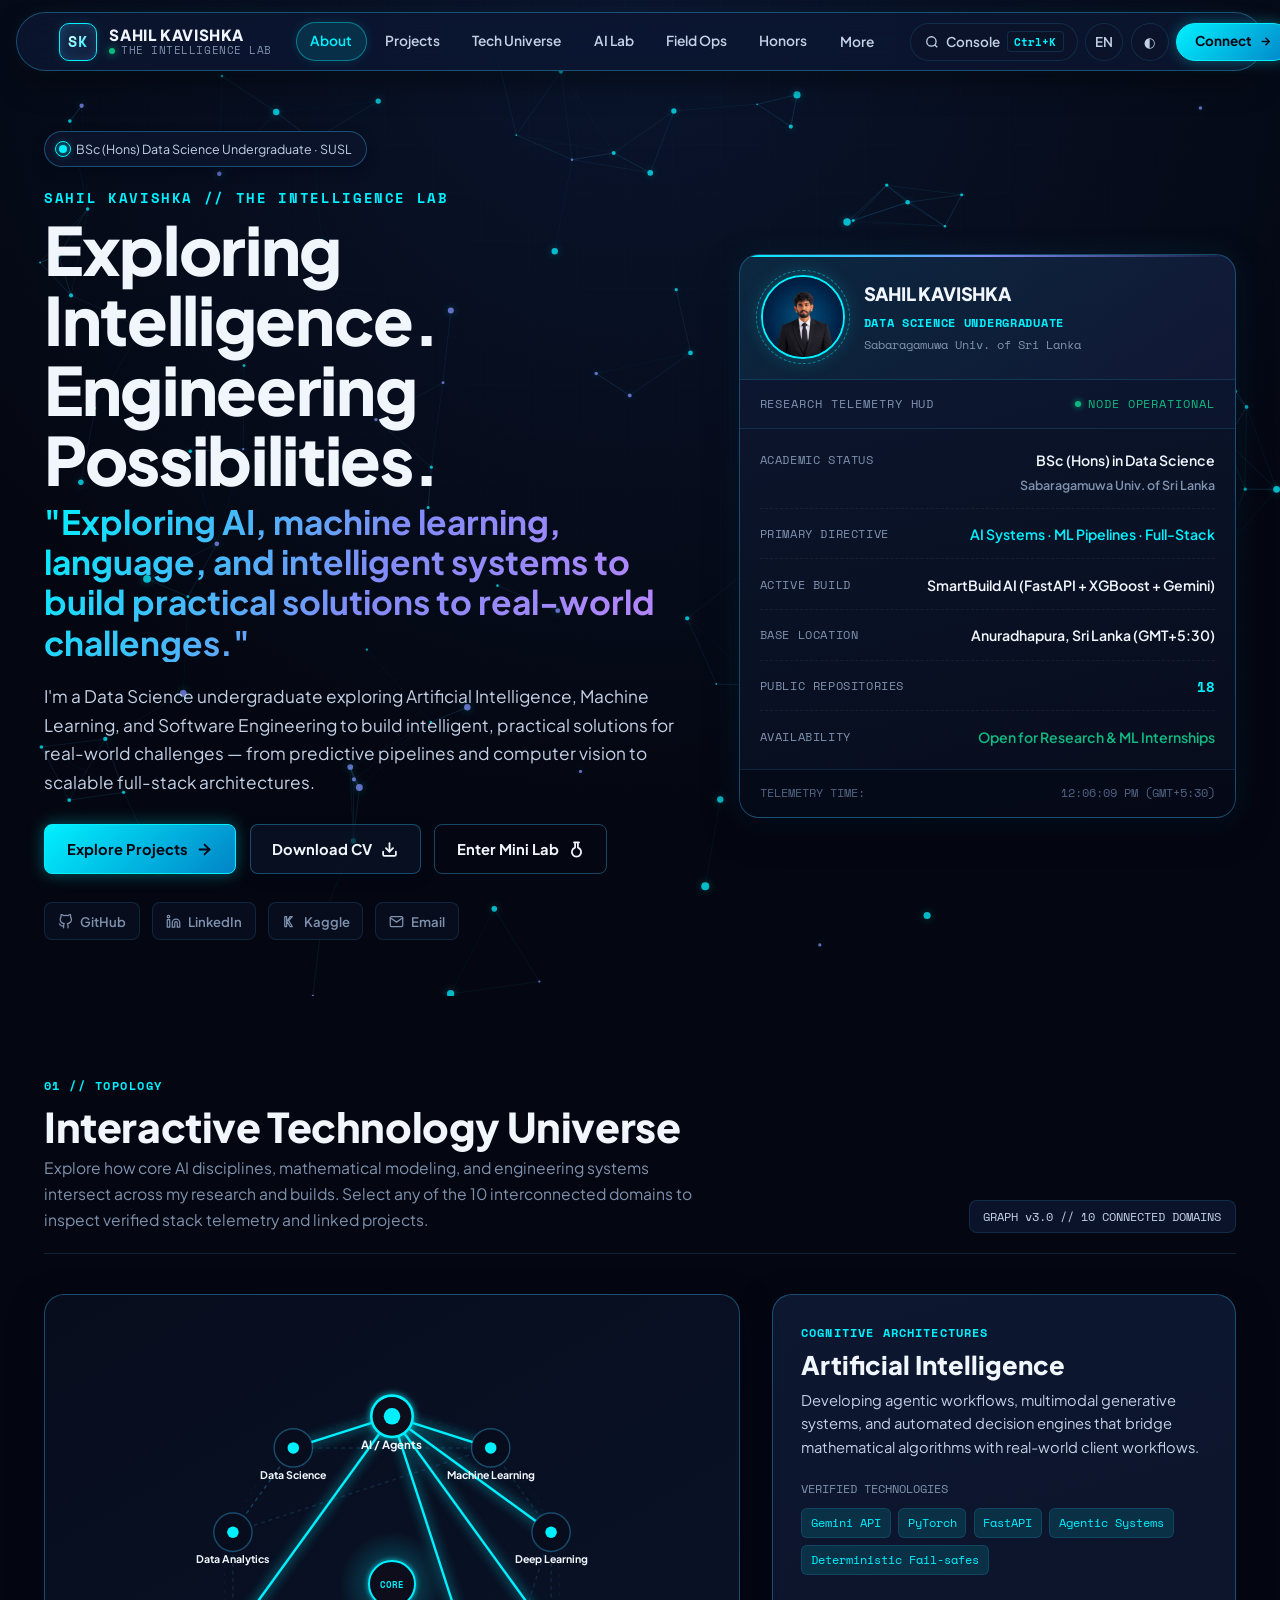
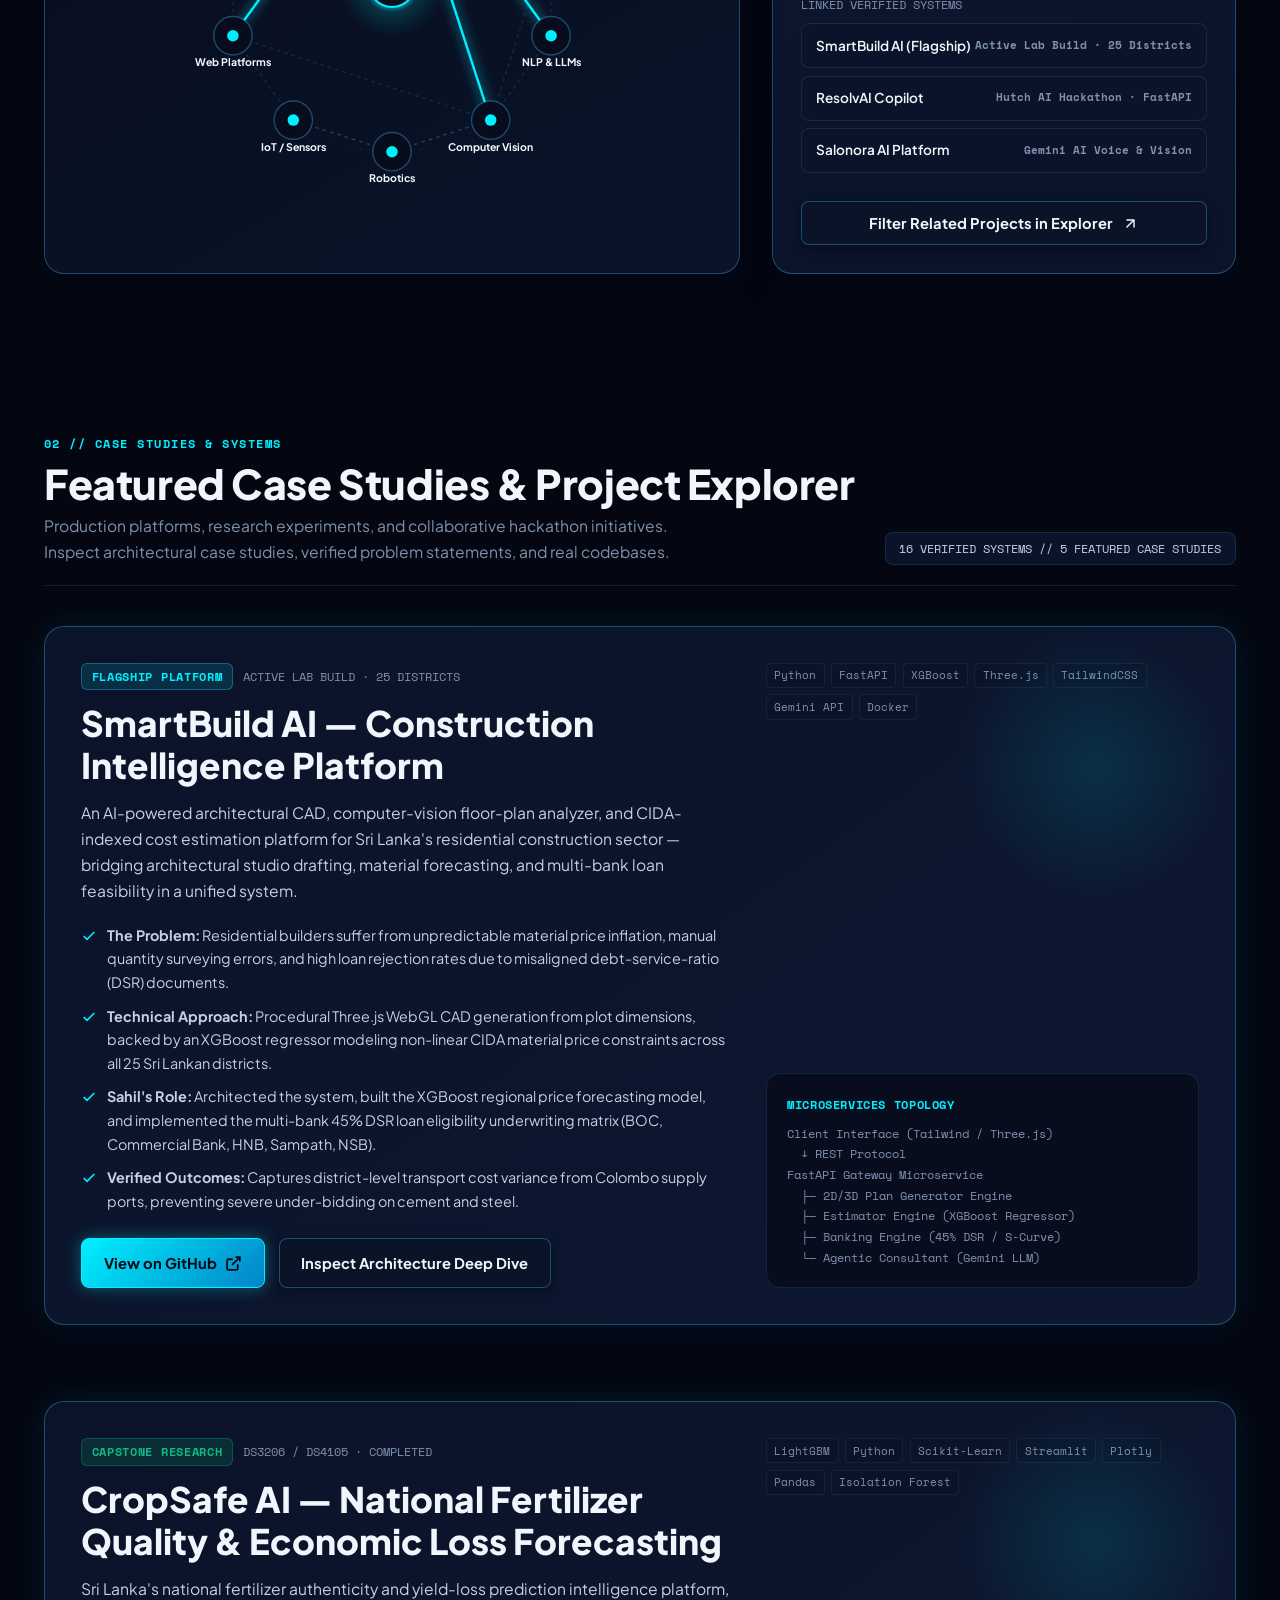
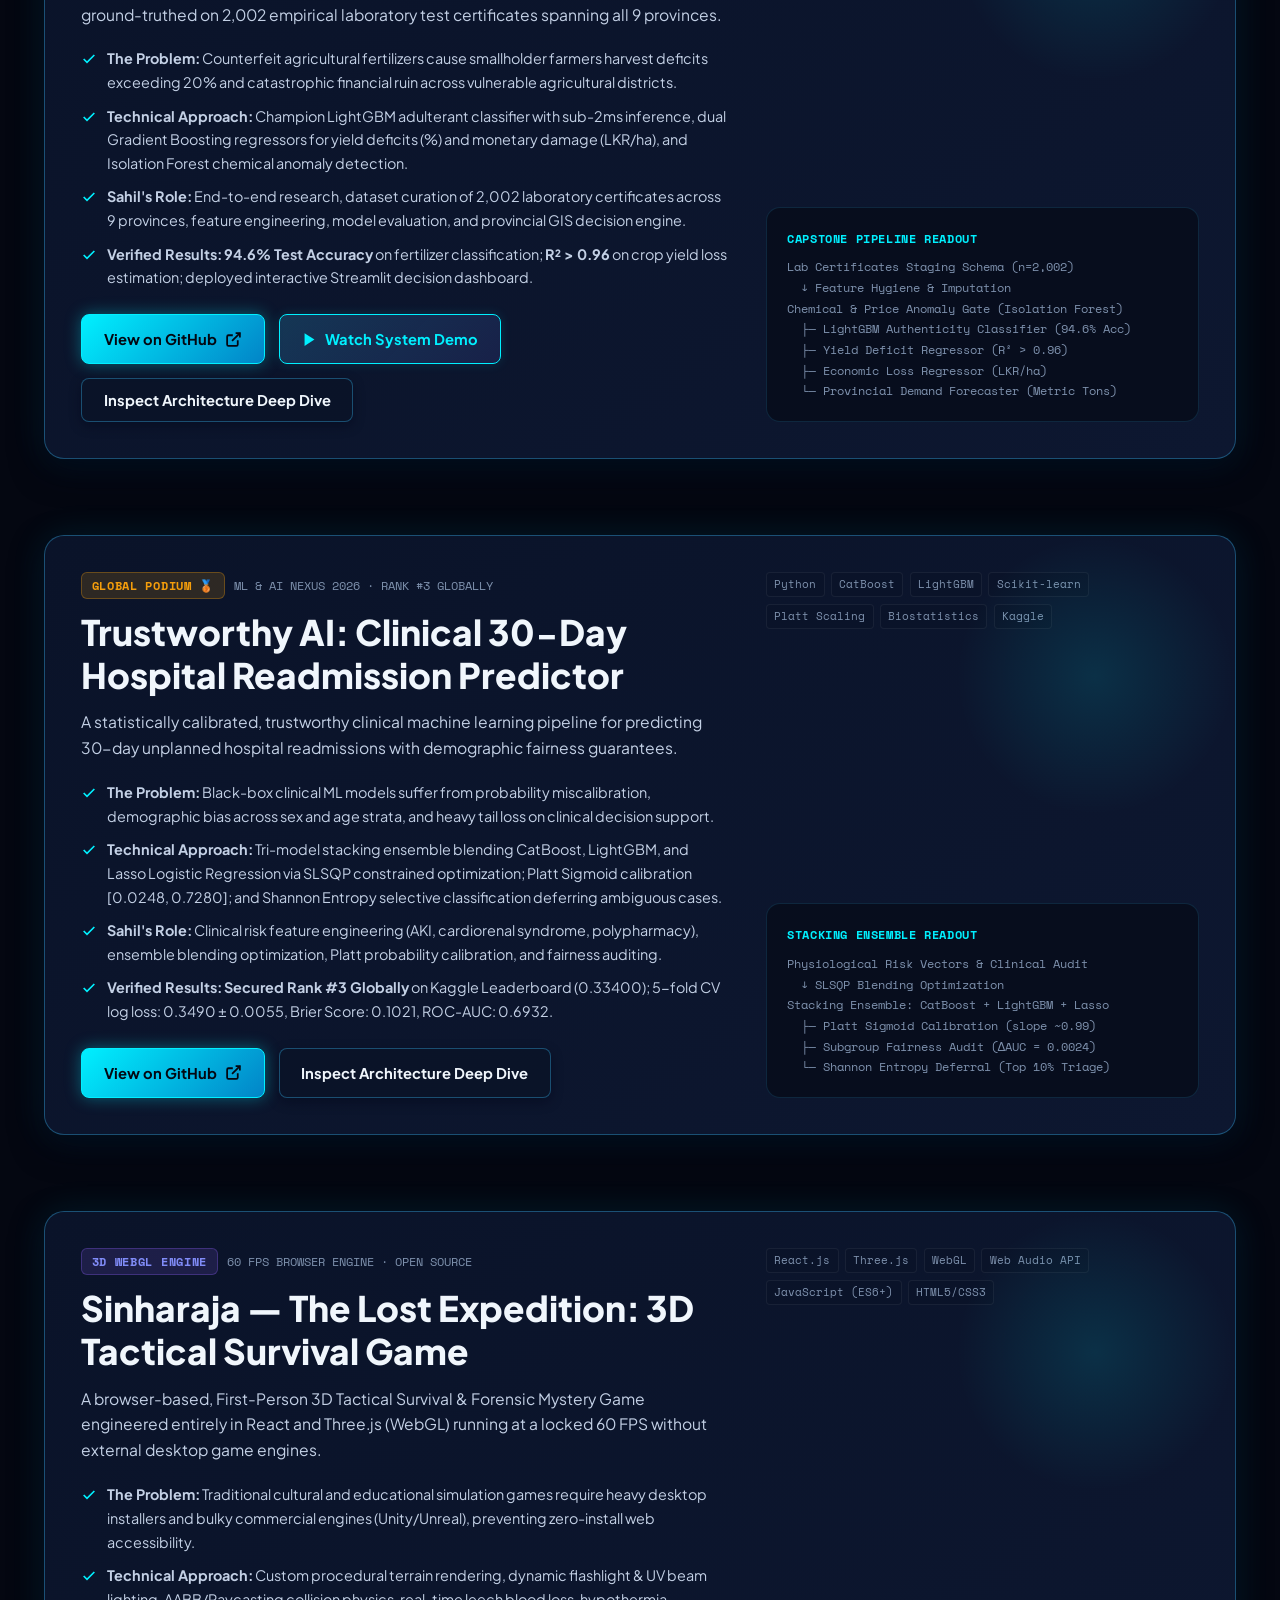
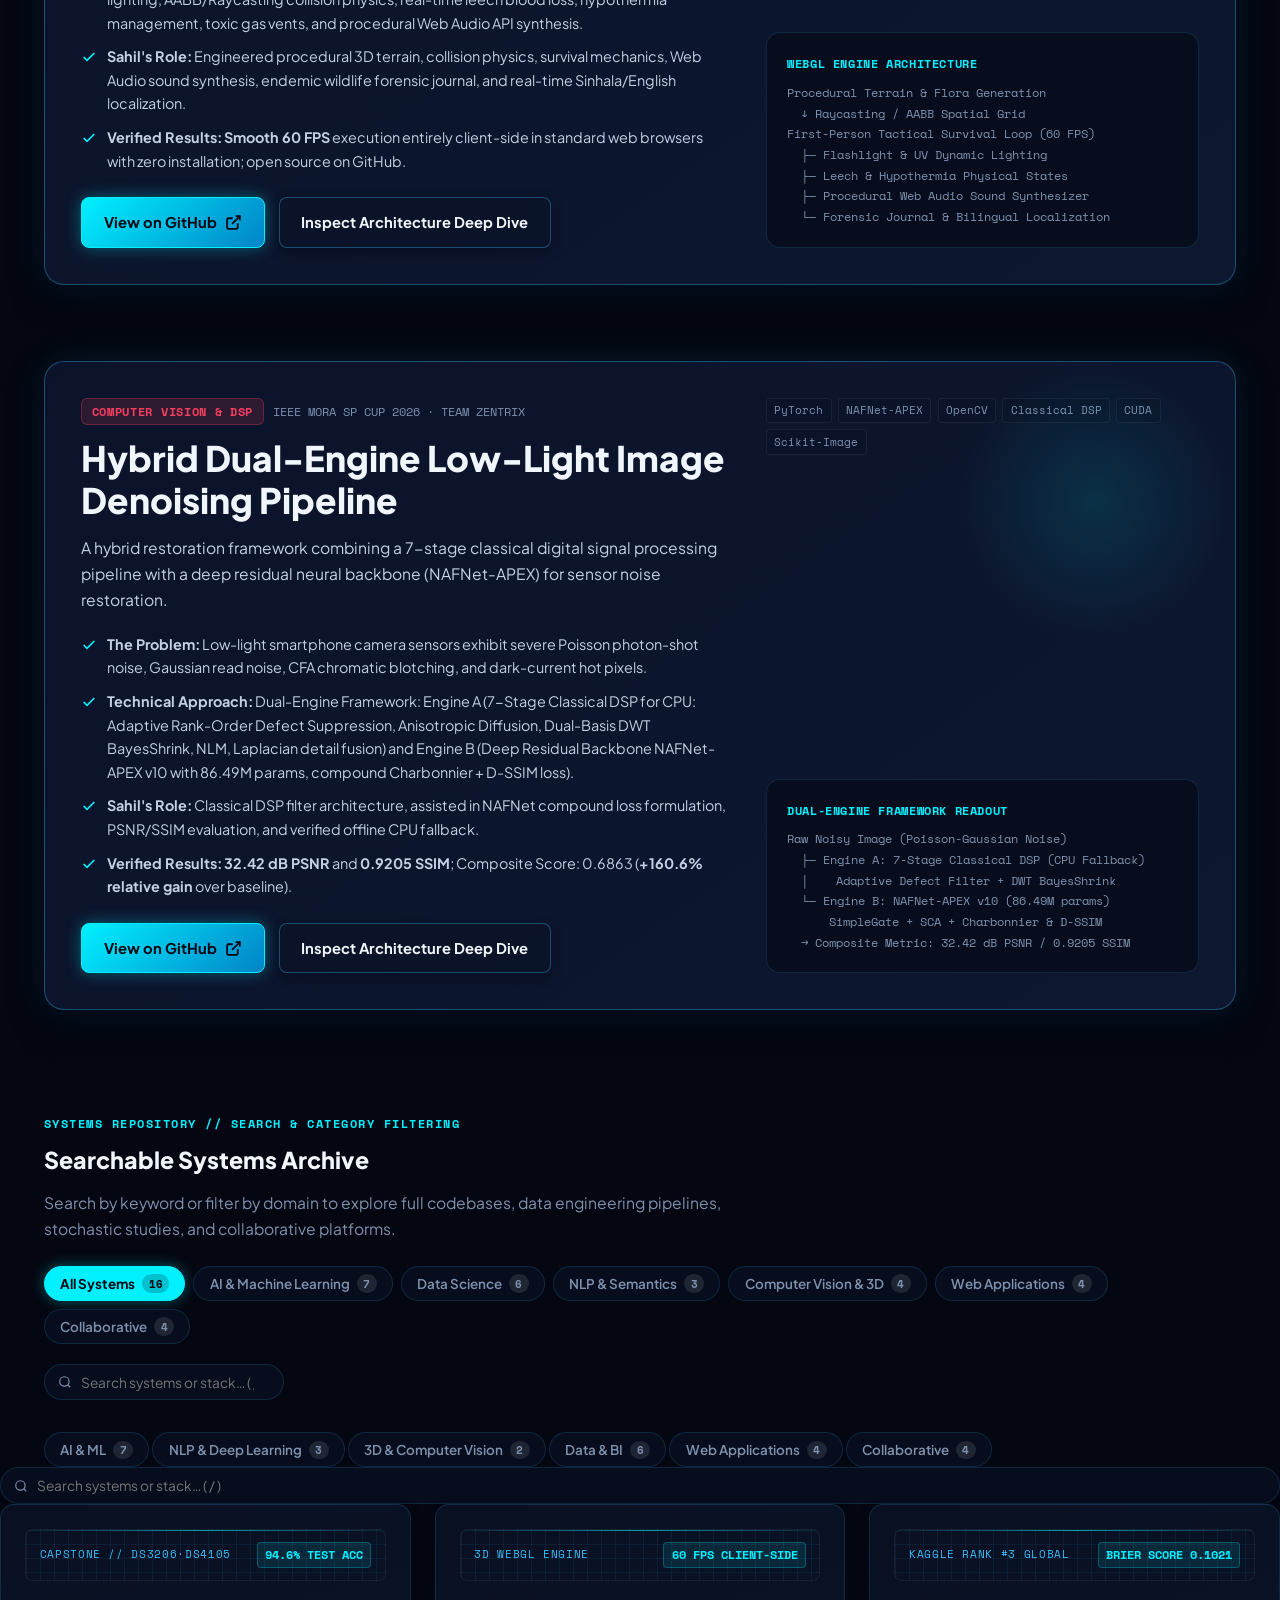
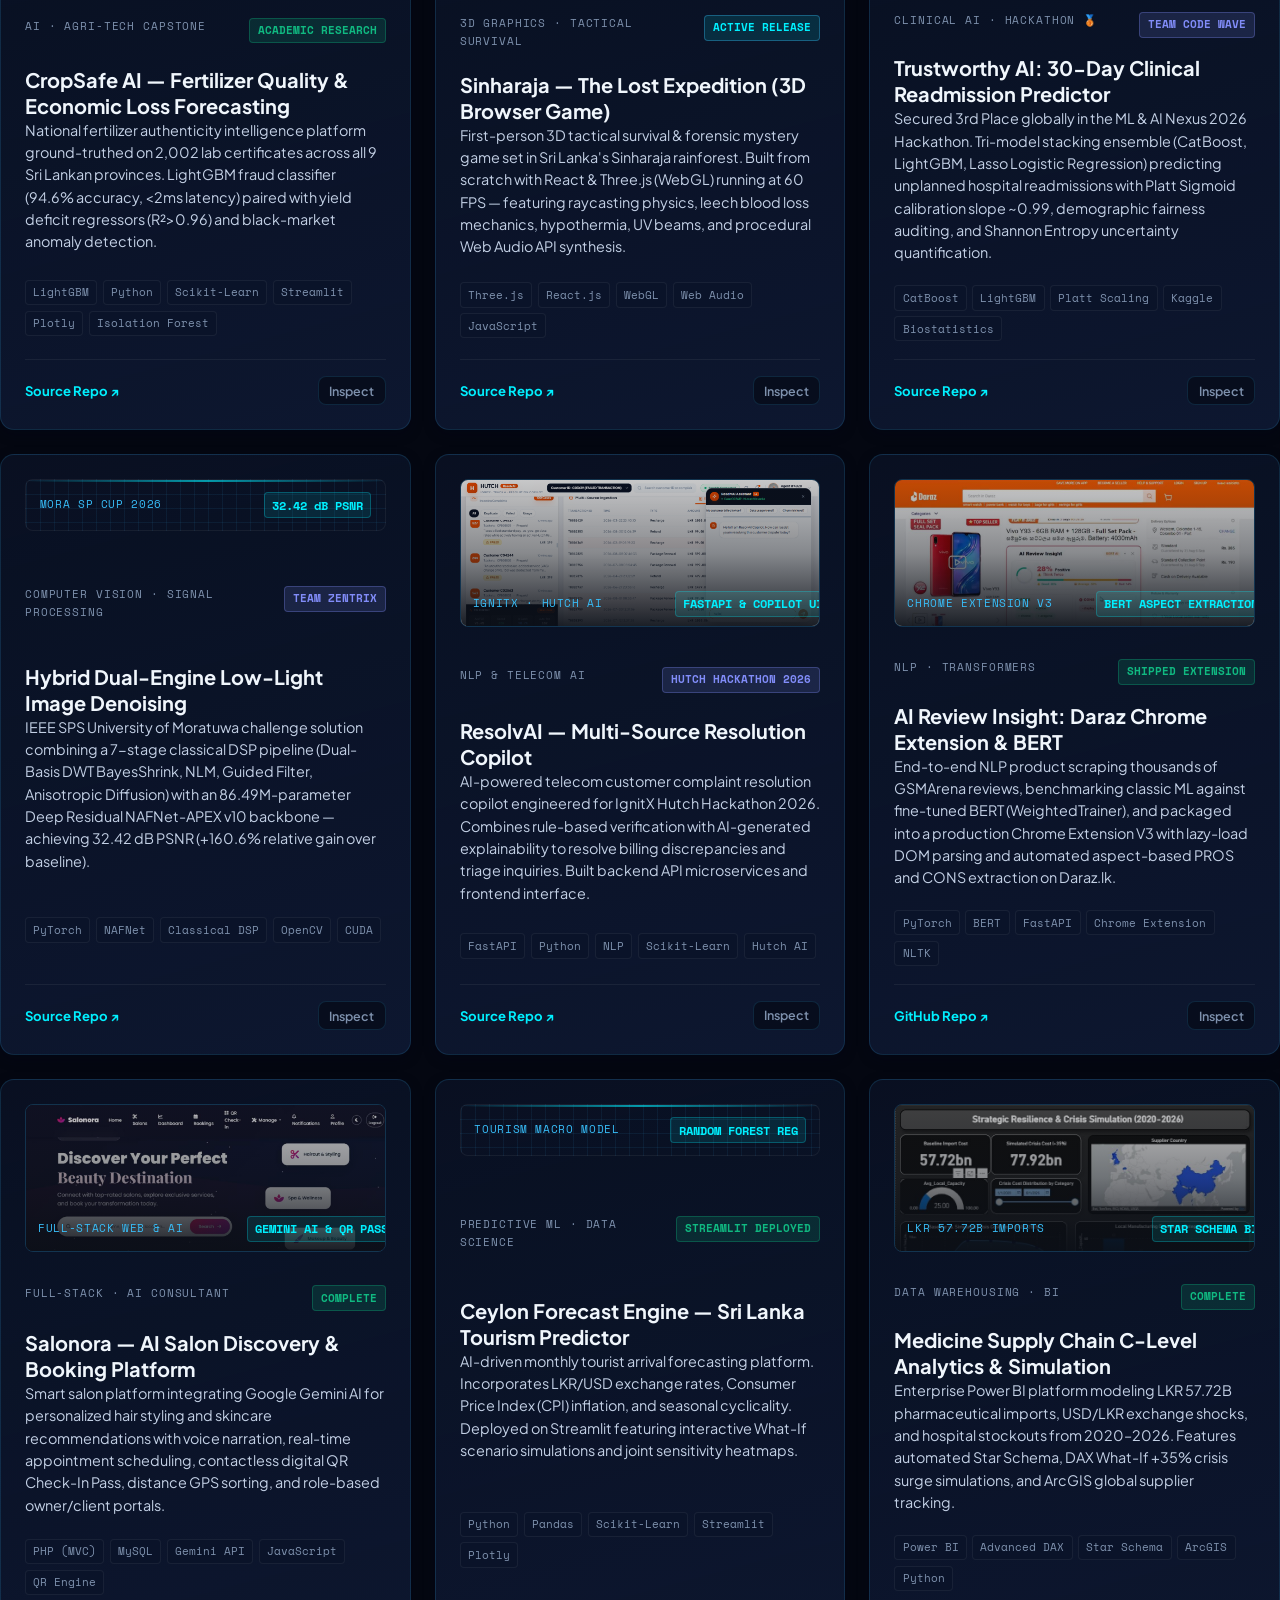
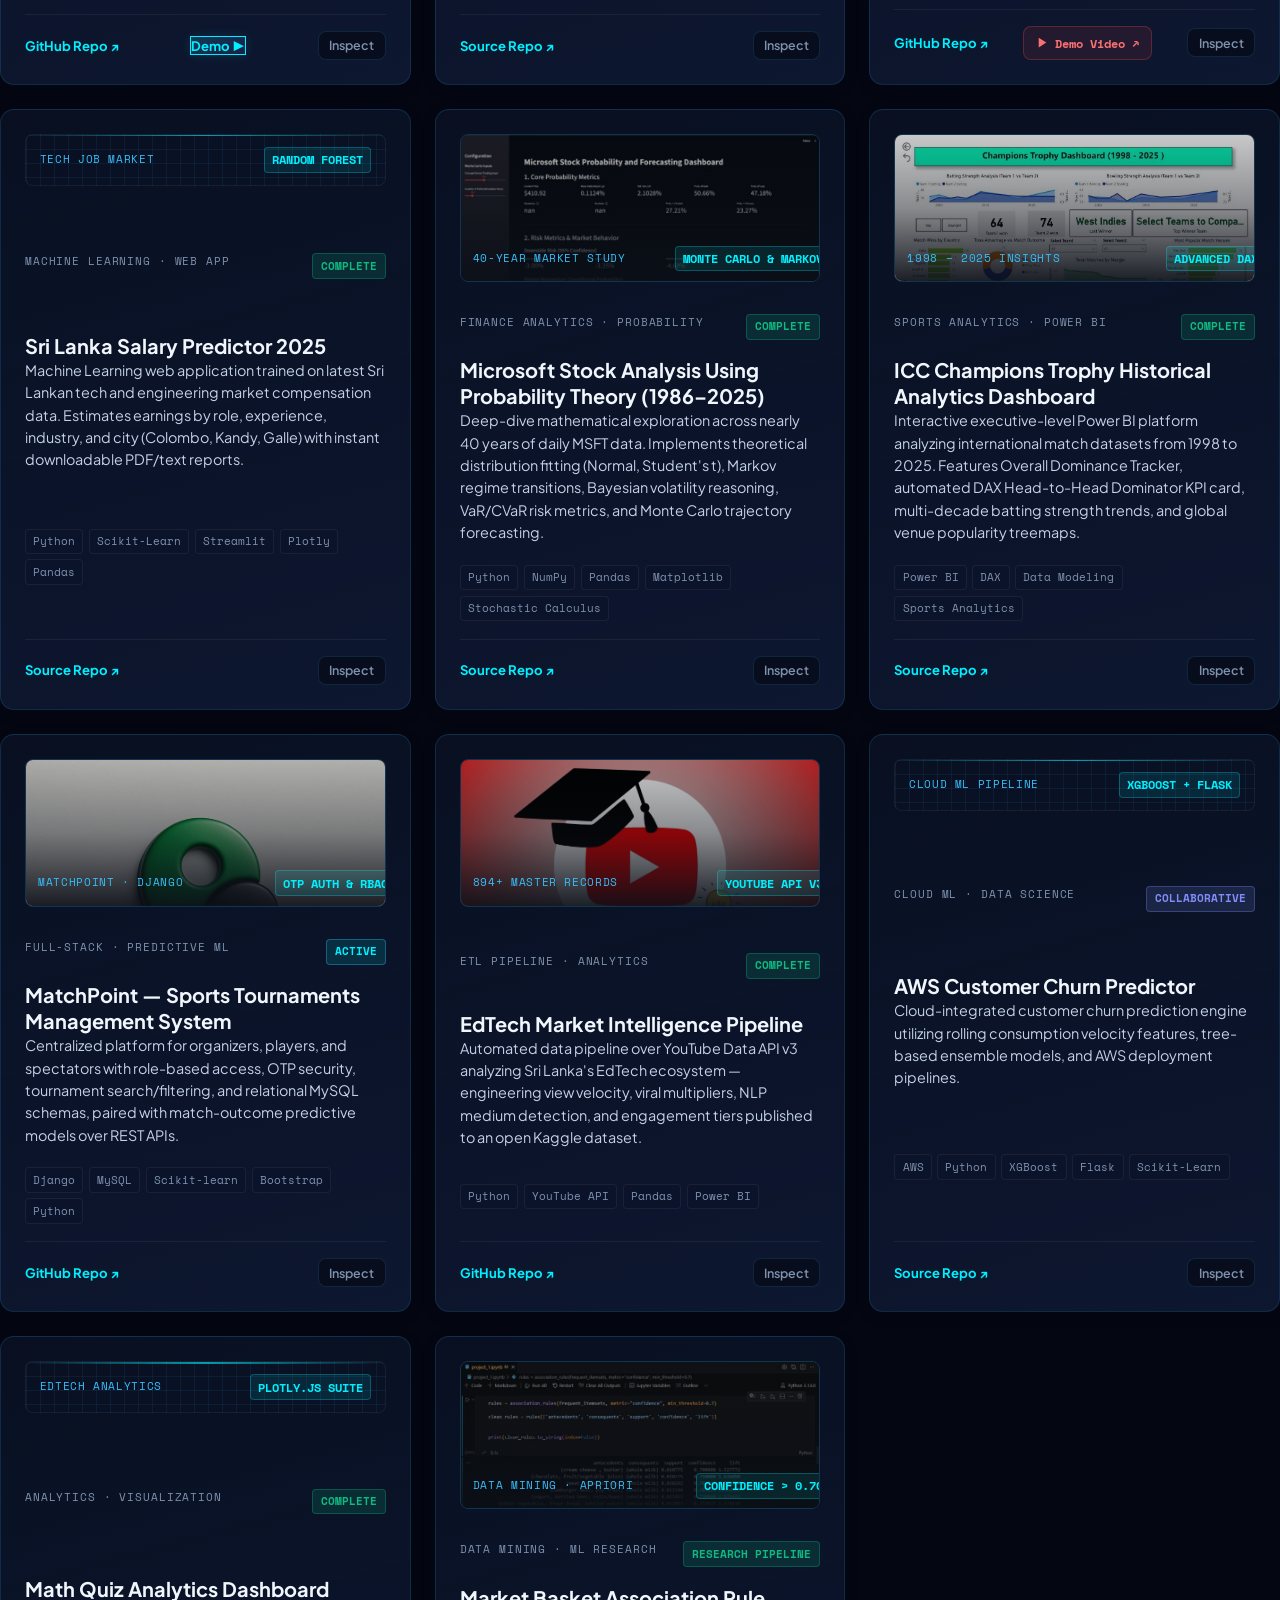
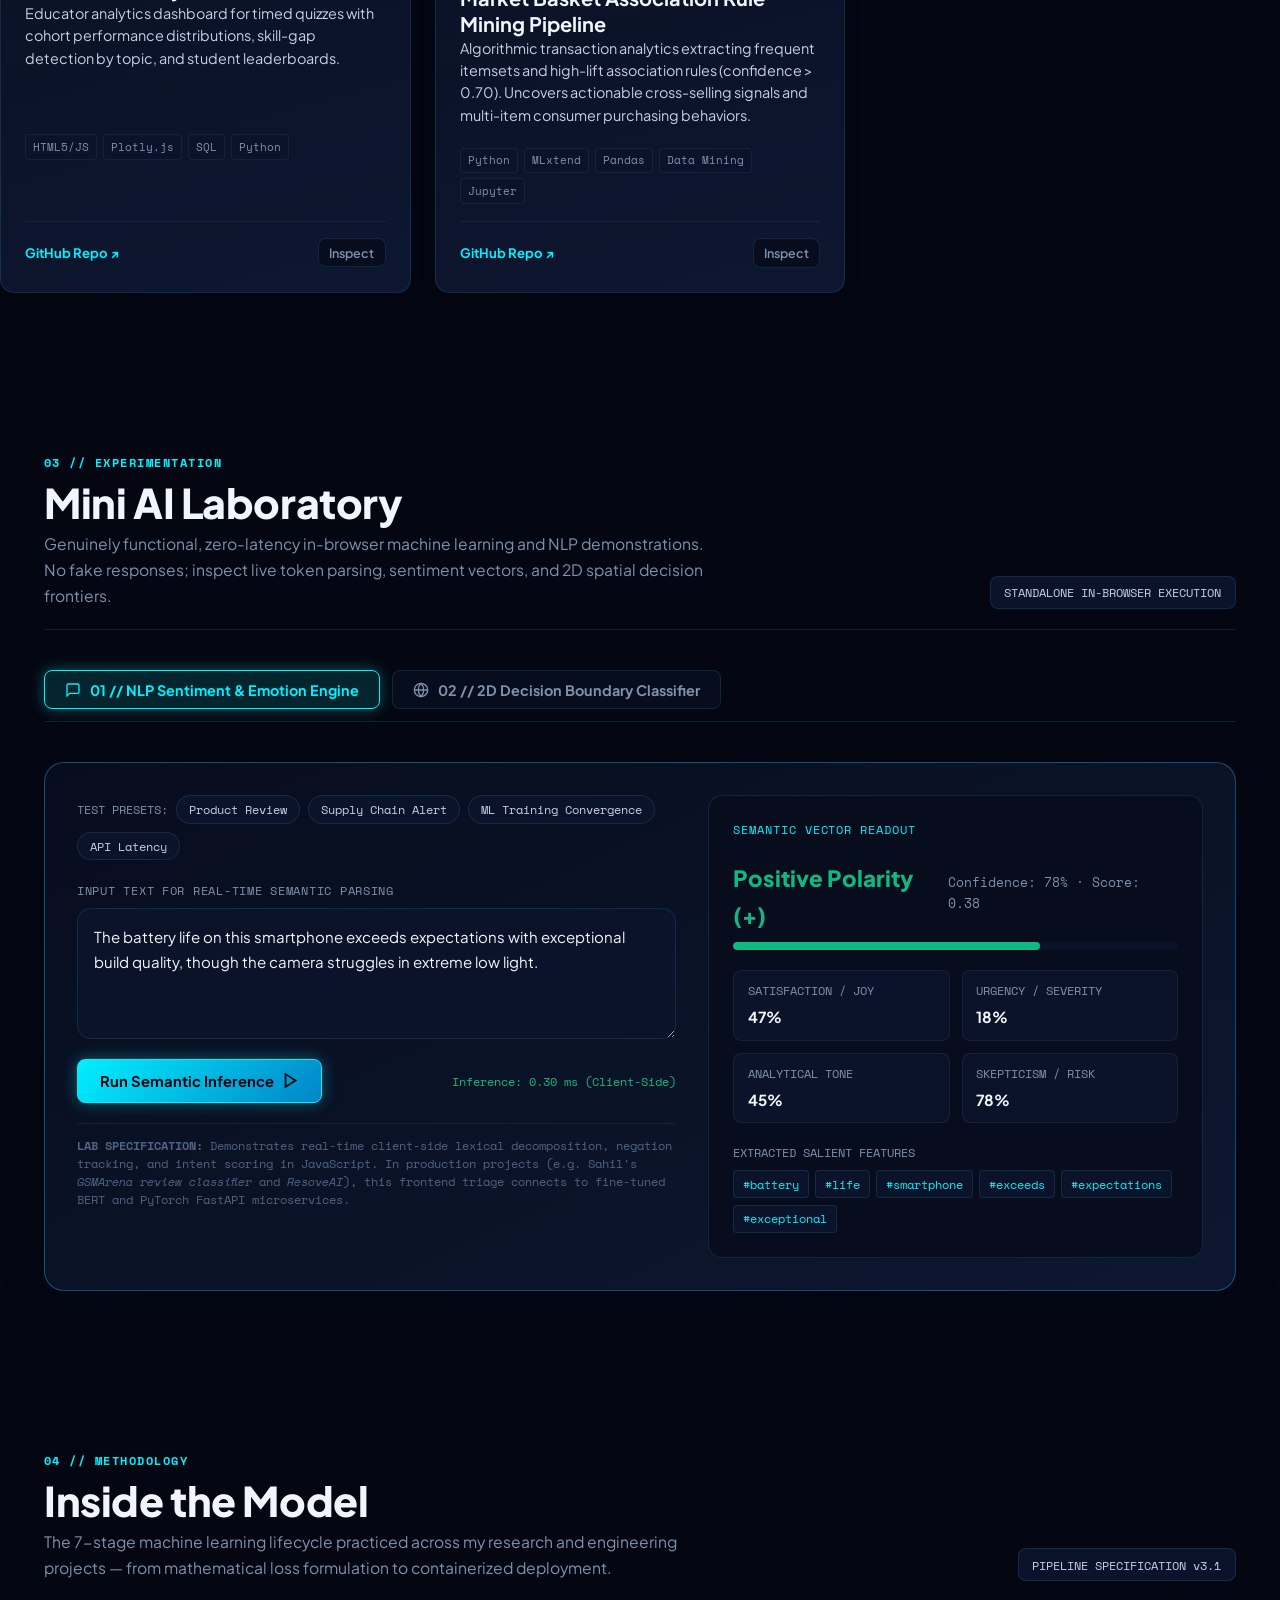
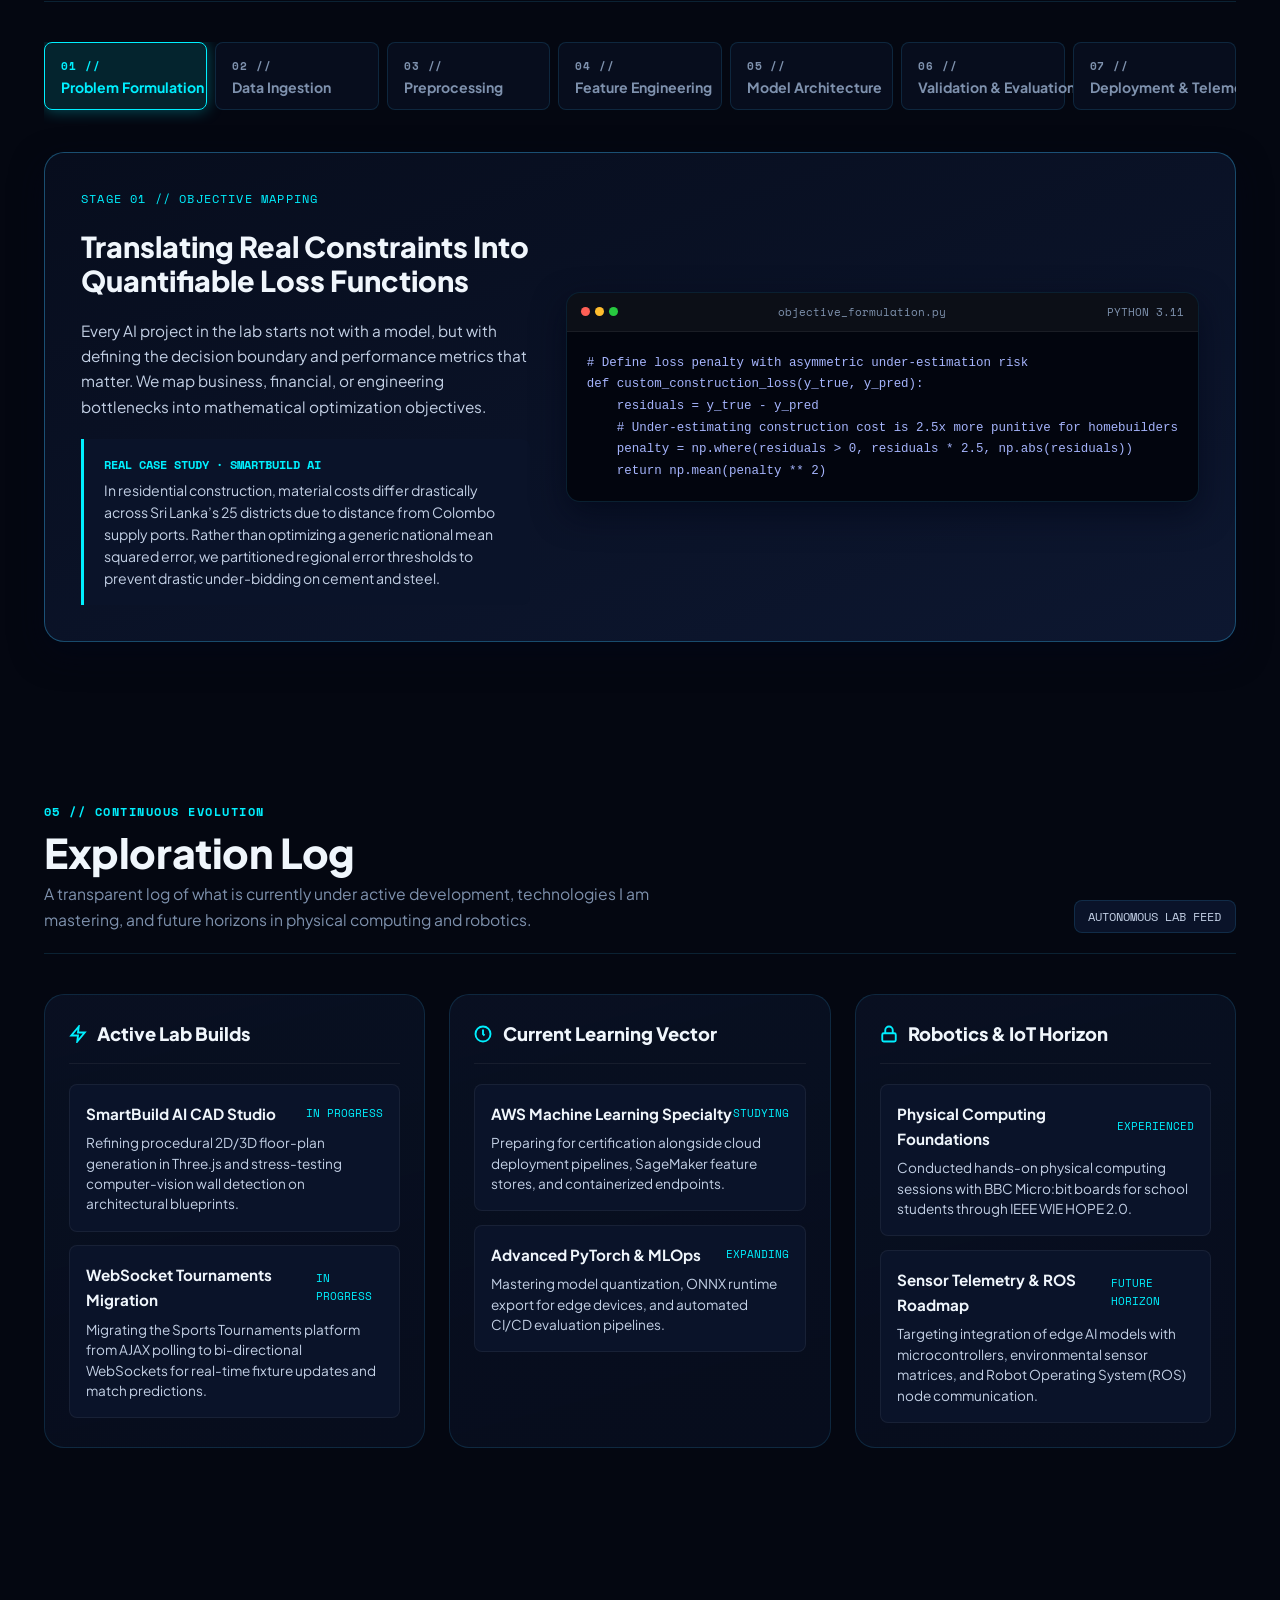
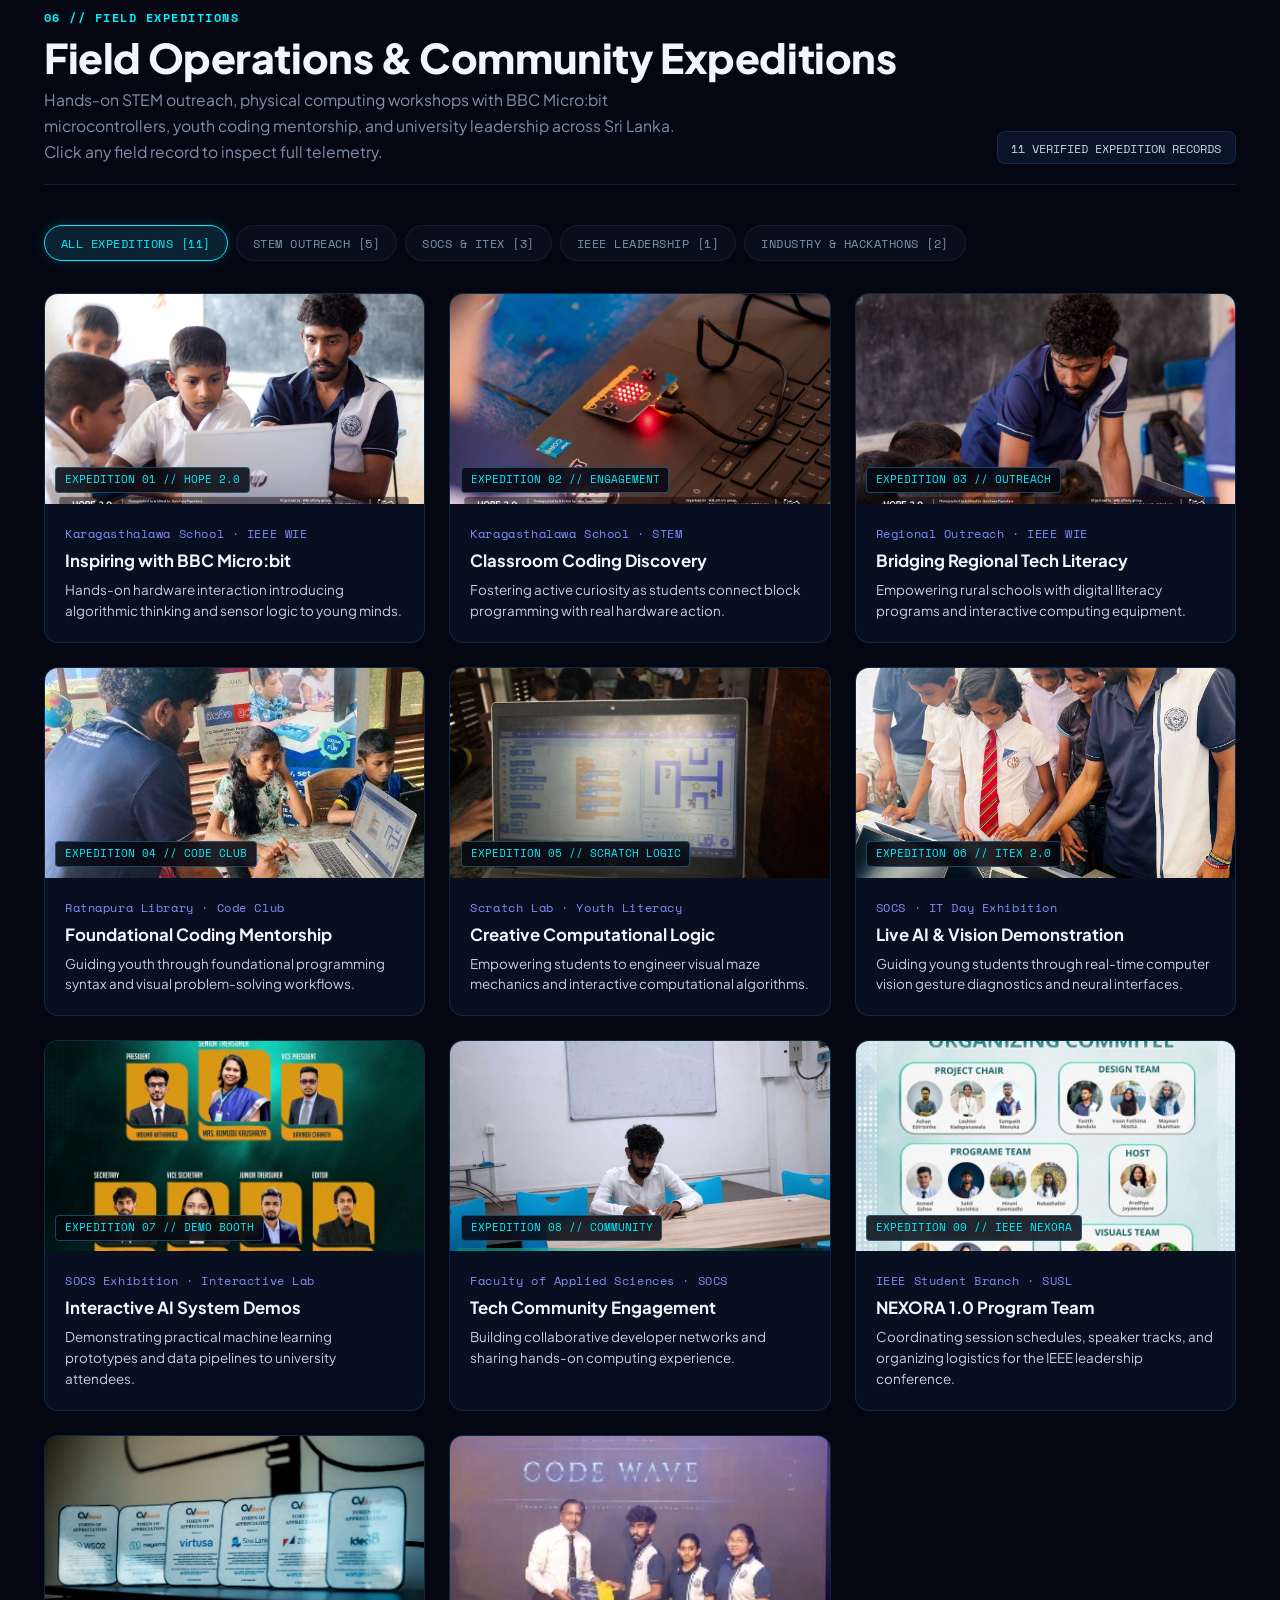
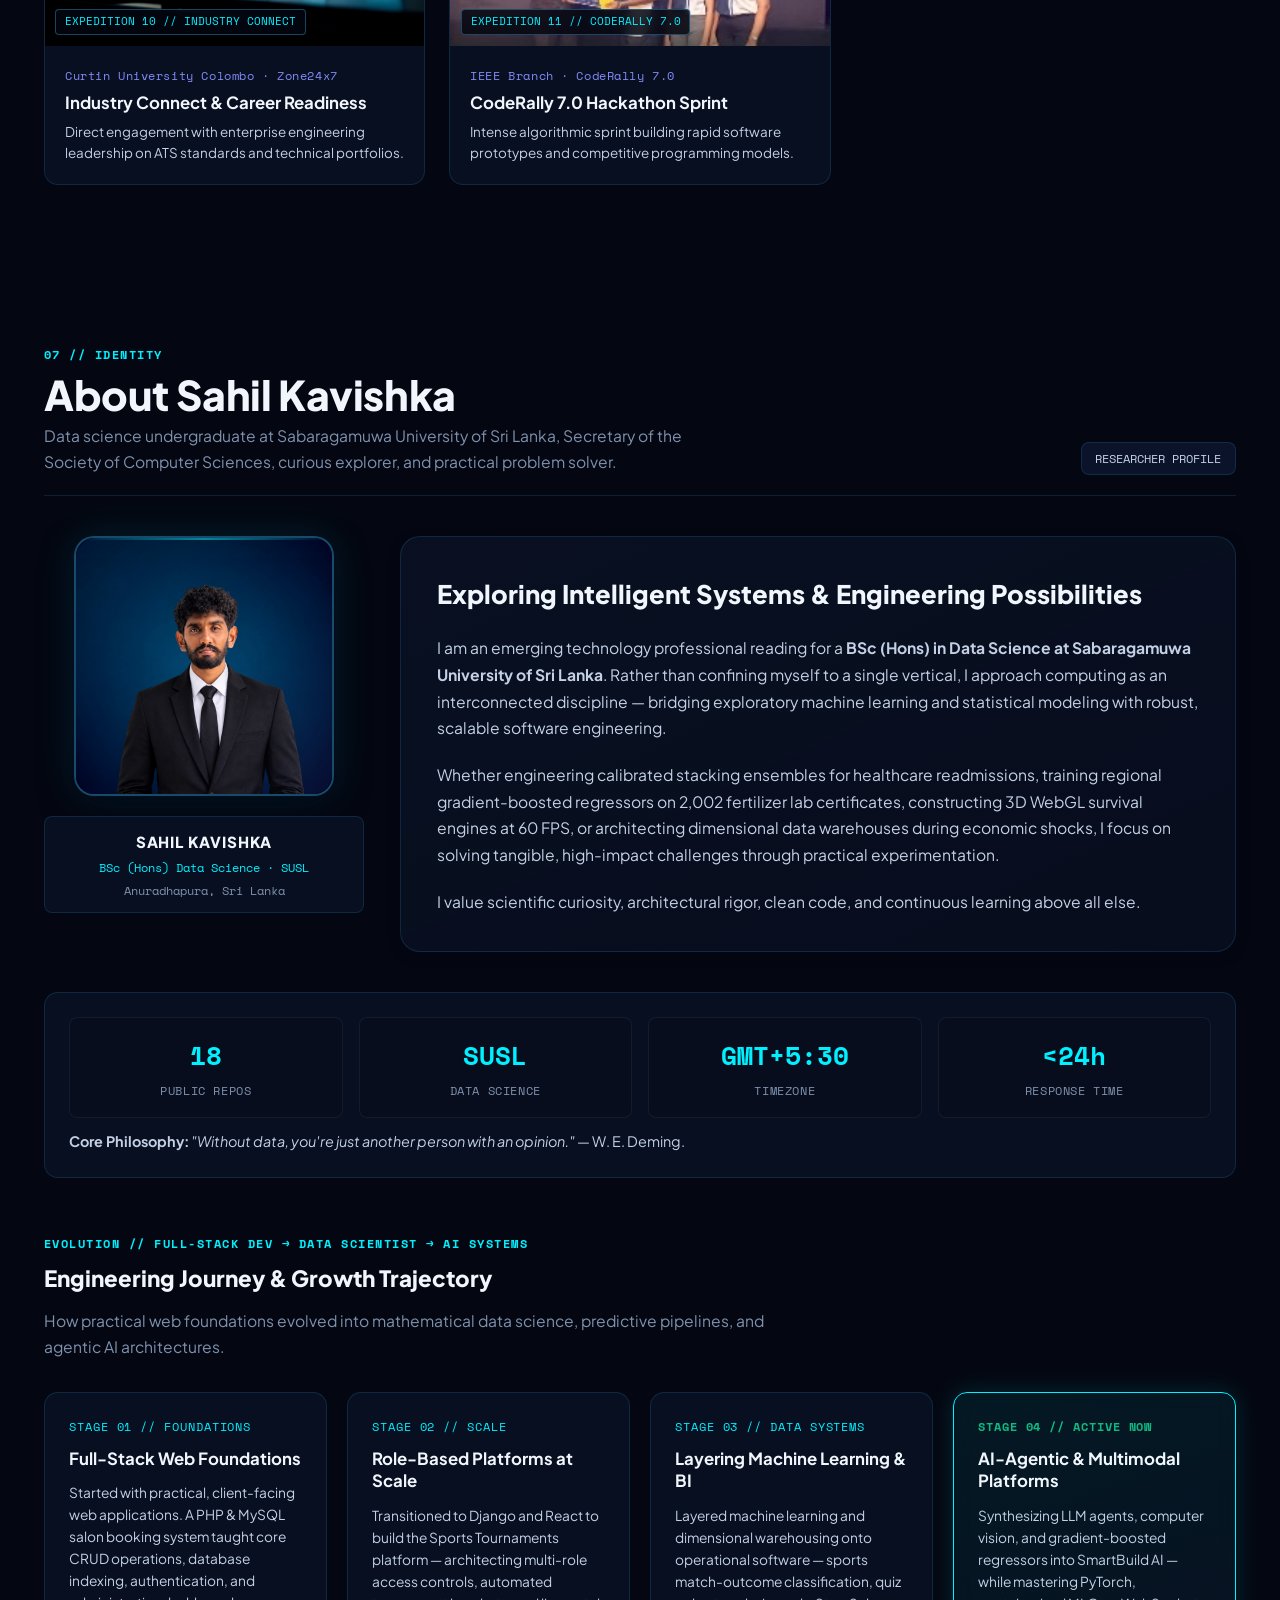
==== commit 571f74c9: "feat(media): integrate authentic project screenshots, verified certificates, itex vision photo, and " ====
--- a/index.html
+++ b/index.html
@@ -441,6 +441,10 @@
                   <span>View on GitHub</span>
                   <svg viewBox="0 0 24 24" fill="none" stroke="currentColor" stroke-width="2.5"><path d="M18 13v6a2 2 0 0 1-2 2H5a2 2 0 0 1-2-2V8a2 2 0 0 1 2-2h6"></path><polyline points="15 3 21 3 21 9"></polyline><line x1="10" y1="14" x2="21" y2="3"></line></svg>
                 </a>
+                <button class="btn btn-secondary btn-video-play" data-video-src="./videos/cropsafeAI.mp4" data-video-title="CropSafe AI — Interactive System Screencast &amp; Loss Forecasting Demo" type="button">
+                  <svg viewBox="0 0 24 24" width="16" height="16" fill="currentColor" aria-hidden="true"><polygon points="5 3 19 12 5 21 5 3"></polygon></svg>
+                  <span>Watch System Demo</span>
+                </button>
                 <button class="btn btn-secondary" data-inspect-id="cropsafe-ai" type="button">
                   <span>Inspect Architecture Deep Dive</span>
                 </button>
@@ -837,11 +841,13 @@
 
           <!-- Project 6: Smartphone Review Sentiment & Daraz Extension -->
           <article class="project-card reveal-up" data-category="ai nlp" id="proj-sentiment-nlp">
-            <div class="card-visual-header">
-              <div class="card-visual-scan" aria-hidden="true"></div>
+            <div class="card-visual-header with-image" data-gallery-src="./images/projects/daraz nlp extention.jfif" data-gallery-title="AI Review Insight: Daraz Chrome Extension &amp; BERT" data-gallery-loc="Chrome Web Extension V3 · PyTorch · Hugging Face BERT · FastAPI" data-gallery-desc="In-browser AI extension analyzing Daraz.lk reviews in real time, classifying sentiment, evaluating rating accuracy, and extracting aspect-based Pros and Cons directly inside the live shopping interface.">
+              <img src="./images/projects/daraz nlp extention.jfif" alt="AI Review Insight Daraz Chrome Extension in action" class="card-bg-img" loading="lazy" />
+              <div class="card-visual-overlay"></div>
+              <div class="card-zoom-pill"><span>ENLARGE</span> ↗</div>
               <div class="card-visual-info">
                 <span class="mono card-id-tag">CHROME EXTENSION V3</span>
-                <span class="card-visual-metric mono">BERT WEIGHTED</span>
+                <span class="card-visual-metric mono">BERT ASPECT EXTRACTION</span>
               </div>
             </div>
             <div class="card-top-row">
@@ -863,11 +869,13 @@
 
           <!-- Project 7: Salonora AI Platform -->
           <article class="project-card reveal-up" data-category="web ai" id="proj-salonora">
-            <div class="card-visual-header">
-              <div class="card-visual-scan" aria-hidden="true"></div>
+            <div class="card-visual-header with-image" data-gallery-src="./images/projects/salonora.jfif" data-gallery-title="Salonora — AI Salon Discovery &amp; Booking Platform" data-gallery-loc="Full-Stack Web · Google Gemini AI · Dynamic Booking · Encrypted QR Pass" data-gallery-desc="Full-stack beauty and salon discovery engine integrating Google Gemini AI style consultations, appointment scheduling, real-time vendor management, and QR-based client check-in validation.">
+              <img src="./images/projects/salonora.jfif" alt="Salonora AI Salon Discovery Platform interface" class="card-bg-img" loading="lazy" />
+              <div class="card-visual-overlay"></div>
+              <div class="card-zoom-pill"><span>ENLARGE</span> ↗</div>
               <div class="card-visual-info">
-                <span class="mono card-id-tag">AI STYLE STUDIO</span>
-                <span class="card-visual-metric mono">GEMINI AI + QR PASS</span>
+                <span class="mono card-id-tag">FULL-STACK WEB &amp; AI</span>
+                <span class="card-visual-metric mono">GEMINI AI &amp; QR PASS</span>
               </div>
             </div>
             <div class="card-top-row">
@@ -883,6 +891,7 @@
             </div>
             <div class="project-card-footer">
               <a class="card-link-btn" href="https://github.com/sahilkavishka/salon" target="_blank" rel="noreferrer noopener">GitHub Repo ↗</a>
+              <button class="card-link-btn btn-video-play" data-video-src="./videos/salonora.mp4" data-video-title="Salonora — Full-Stack AI Beauty &amp; Booking Walkthrough" type="button">Demo ▶</button>
               <button class="inspect-btn" data-inspect-id="salonora" type="button">Inspect</button>
             </div>
           </article>
@@ -1027,12 +1036,14 @@
             </div>
           </article>
 
-          <!-- Project 13: Sports Tournaments System -->
+          <!-- Project 13: MatchPoint - Sports Tournaments Management System -->
           <article class="project-card reveal-up" data-category="ai web" id="proj-sports-tournaments">
-            <div class="card-visual-header">
-              <div class="card-visual-scan" aria-hidden="true"></div>
+            <div class="card-visual-header with-image" data-gallery-src="./images/projects/matchpoint sport tournerment.jfif" data-gallery-title="MatchPoint — Sports Tournaments Management Platform" data-gallery-loc="Django · MySQL · Scikit-learn · OTP Security · REST APIs" data-gallery-desc="Centralized sports tournament management platform for organizers, players, and spectators featuring role-based access control (RBAC), OTP phone verification, tournament brackets, and predictive match outcome modeling.">
+              <img src="./images/projects/matchpoint sport tournerment.jfif" alt="MatchPoint Sports Tournaments Management Platform branding" class="card-bg-img" loading="lazy" />
+              <div class="card-visual-overlay"></div>
+              <div class="card-zoom-pill"><span>ENLARGE</span> ↗</div>
               <div class="card-visual-info">
-                <span class="mono card-id-tag">FULL-STACK DJANGO</span>
+                <span class="mono card-id-tag">MATCHPOINT · DJANGO</span>
                 <span class="card-visual-metric mono">OTP AUTH &amp; RBAC</span>
               </div>
             </div>
@@ -1041,7 +1052,7 @@
               <span class="card-status-badge active">ACTIVE</span>
             </div>
             <div>
-              <h3 class="project-title">Sports Tournaments Management System</h3>
+              <h3 class="project-title">MatchPoint — Sports Tournaments Management System</h3>
               <p class="project-desc">Centralized platform for organizers, players, and spectators with role-based access, OTP security, tournament search/filtering, and relational MySQL schemas, paired with match-outcome predictive models over REST APIs.</p>
             </div>
             <div class="project-stack-tags">
@@ -1130,6 +1141,34 @@
             <div class="project-card-footer">
               <a class="card-link-btn" href="https://github.com/sahilkavishka" target="_blank" rel="noreferrer noopener">GitHub Repo ↗</a>
               <button class="inspect-btn" data-inspect-id="quiz-analytics" type="button">Inspect</button>
+            </div>
+          </article>
+
+          <!-- Project 17: Market Basket & Association Rule Mining Pipeline -->
+          <article class="project-card reveal-up" data-category="data ai" id="proj-data-mining">
+            <div class="card-visual-header with-image" data-gallery-src="./images/community/data mining project.jpg" data-gallery-title="Market Basket &amp; Association Rule Mining Pipeline" data-gallery-loc="Python 3.13 · MLxtend · Apriori · Association Rules · Jupyter" data-gallery-desc="Empirical association rule mining and market basket analytics pipeline. Implemented support, confidence (&gt;0.70), and lift metrics on transactional retail data to identify multi-item buying affinities and co-occurrence patterns.">
+              <img src="./images/community/data mining project.jpg" alt="Association Rule Mining Python Notebook" class="card-bg-img" loading="lazy" />
+              <div class="card-visual-overlay"></div>
+              <div class="card-zoom-pill"><span>ENLARGE</span> ↗</div>
+              <div class="card-visual-info">
+                <span class="mono card-id-tag">DATA MINING · APRIORI</span>
+                <span class="card-visual-metric mono">CONFIDENCE &gt; 0.70</span>
+              </div>
+            </div>
+            <div class="card-top-row">
+              <span class="card-cat-badge">DATA MINING · ML RESEARCH</span>
+              <span class="card-status-badge complete">RESEARCH PIPELINE</span>
+            </div>
+            <div>
+              <h3 class="project-title">Market Basket Association Rule Mining Pipeline</h3>
+              <p class="project-desc">Algorithmic transaction analytics extracting frequent itemsets and high-lift association rules (confidence &gt; 0.70). Uncovers actionable cross-selling signals and multi-item consumer purchasing behaviors.</p>
+            </div>
+            <div class="project-stack-tags">
+              <span class="stack-tag">Python</span><span class="stack-tag">MLxtend</span><span class="stack-tag">Pandas</span><span class="stack-tag">Data Mining</span><span class="stack-tag">Jupyter</span>
+            </div>
+            <div class="project-card-footer">
+              <a class="card-link-btn" href="https://github.com/sahilkavishka" target="_blank" rel="noreferrer noopener">GitHub Repo ↗</a>
+              <button class="inspect-btn" data-inspect-id="data-mining-rules" type="button">Inspect</button>
             </div>
           </article>
         </div>
@@ -1526,15 +1565,15 @@
           </div>
 
           <!-- 6: SOCS ITEX 2.0 Innovation Booth -->
-          <div class="expedition-card" data-exp-category="socs" data-gallery-src="./images/community/socs-itex-1.jpg" data-gallery-title="ITEX 2.0 — IT Day &amp; Innovation Exhibition 2026" data-gallery-loc="Society of Computer Science (SOCS) · Sabaragamuwa University" data-gallery-desc="Showcasing cutting-edge student projects, interactive computing demos, and data science research to industry guests, faculty members, and visiting students at ITEX 2.0.">
+          <div class="expedition-card" data-exp-category="socs" data-gallery-src="./images/community/itex 2.0.jpeg" data-gallery-title="ITEX 2.0 — Computer Vision &amp; Neural Usability Demonstration" data-gallery-loc="Society of Computer Science (SOCS) · Sabaragamuwa University" data-gallery-desc="Demonstrating REALITY // SPEC — Next-Gen Computer Vision &amp; Neural Usability Suite to visiting school students and delegates at ITEX 2.0 (IT Day &amp; Innovation Exhibition), Sabaragamuwa University of Sri Lanka.">
             <div class="expedition-img-wrap">
-              <img src="./images/community/socs-itex-1.jpg" alt="ITEX 2.0 IT Day & Innovation Exhibition project showcase" loading="lazy" />
+              <img src="./images/community/itex 2.0.jpeg" alt="Sahil Kavishka demonstrating live computer vision AI suite to school students at ITEX 2.0" loading="lazy" />
               <div class="expedition-overlay-tag mono">EXPEDITION 06 // ITEX 2.0</div>
             </div>
             <div class="expedition-info">
               <span class="expedition-loc mono">SOCS · IT Day Exhibition</span>
-              <h4 class="expedition-title">ITEX 2.0 Project Exhibition</h4>
-              <p class="expedition-snippet">Demonstrating practical software systems and data-driven applications at the university innovation expo.</p>
+              <h4 class="expedition-title">Live AI &amp; Vision Demonstration</h4>
+              <p class="expedition-snippet">Guiding young students through real-time computer vision gesture diagnostics and neural interfaces.</p>
             </div>
           </div>
 
@@ -2131,6 +2170,12 @@
               <span class="cred-issuer mono">AWS SUSL</span>
               <span class="cred-badge honor">OUTSTANDING ACHIEVEMENT</span>
             </div>
+            <div class="cred-thumb-wrap" data-gallery-src="./images/certificates/aws.jfif" data-gallery-title="AWS Student Builder Group — Certificate of Outstanding Achievement" data-gallery-loc="AWS Student Builder Group · Sabaragamuwa University of Sri Lanka" data-gallery-desc="Awarded to Sahil Kavishka for outstanding achievement in the local AWS Student Builder Group at SUSL, verified and signed by AWS Community Program Management.">
+              <img src="./images/certificates/aws.jfif" alt="AWS Student Builder Group Outstanding Achievement Certificate" loading="lazy" />
+              <div class="cred-thumb-overlay">
+                <span class="mono"><svg width="12" height="12" viewBox="0 0 24 24" fill="none" stroke="currentColor" stroke-width="2.5"><polyline points="15 3 21 3 21 9"></polyline><polyline points="9 21 3 21 3 15"></polyline><line x1="21" y1="3" x2="14" y2="10"></line><line x1="3" y1="21" x2="10" y2="14"></line></svg> PREVIEW</span>
+              </div>
+            </div>
             <h4 class="cred-title">Certificate of Outstanding Achievement</h4>
             <p class="cred-desc">Awarded by AWS Student Builder Group at SUSL for active community leadership, peer mentoring, and promoting cloud computing innovation.</p>
             <div class="cred-footer mono">AWS STUDENT BUILDERS · SUSL</div>
@@ -2142,6 +2187,12 @@
               <span class="cred-issuer mono">IEEE CS IIT</span>
               <span class="cred-badge podium">2ND PLACE 🥈</span>
             </div>
+            <div class="cred-thumb-wrap" data-gallery-src="./images/certificates/coderally 7.0.jfif" data-gallery-title="CodeRally 7.0 — 2nd Place Stage Award Ceremony" data-gallery-loc="IEEE Computer Society · Code Wave Team · SUSL" data-gallery-desc="Award presentation ceremony honoring Sahil Kavishka and Team Code Wave for securing 2nd Place in the competitive 24-hour CodeRally 7.0 hackathon.">
+              <img src="./images/certificates/coderally 7.0.jfif" alt="CodeRally 7.0 2nd Place Stage Award Ceremony" loading="lazy" />
+              <div class="cred-thumb-overlay">
+                <span class="mono"><svg width="12" height="12" viewBox="0 0 24 24" fill="none" stroke="currentColor" stroke-width="2.5"><polyline points="15 3 21 3 21 9"></polyline><polyline points="9 21 3 21 3 15"></polyline><line x1="21" y1="3" x2="14" y2="10"></line><line x1="3" y1="21" x2="10" y2="14"></line></svg> PREVIEW</span>
+              </div>
+            </div>
             <h4 class="cred-title">CodeRally 7.0 — 2nd Place (Beginner Tier)</h4>
             <p class="cred-desc">Secured 2nd Place with Team Code Wave after an intense 24-Hour Grand Finale coding competition organized by IEEE Computer Society IIT.</p>
             <div class="cred-footer mono">24-HOUR FINALE · TEAM CODE WAVE</div>
@@ -2175,6 +2226,12 @@
               <span class="cred-issuer mono">IEEE SUSL</span>
               <span class="cred-badge verified">ORGANIZING TEAM</span>
             </div>
+            <div class="cred-thumb-wrap" data-gallery-src="./images/certificates/nexora 1.0.jfif" data-gallery-title="NEXORA 1.0 — Certificate of Appreciation" data-gallery-loc="IEEE Student Branch · Sabaragamuwa University of Sri Lanka" data-gallery-desc="Awarded to Sahil Kavishka in recognition of active contribution to NEXORA 1.0 as Program Team Member with unwavering dedication and exemplary teamwork.">
+              <img src="./images/certificates/nexora 1.0.jfif" alt="NEXORA 1.0 Certificate of Appreciation" loading="lazy" />
+              <div class="cred-thumb-overlay">
+                <span class="mono"><svg width="12" height="12" viewBox="0 0 24 24" fill="none" stroke="currentColor" stroke-width="2.5"><polyline points="15 3 21 3 21 9"></polyline><polyline points="9 21 3 21 3 15"></polyline><line x1="21" y1="3" x2="14" y2="10"></line><line x1="3" y1="21" x2="10" y2="14"></line></svg> PREVIEW</span>
+              </div>
+            </div>
             <h4 class="cred-title">NEXORA 1.0 — Certificate of Appreciation</h4>
             <p class="cred-desc">Awarded for active program committee contribution, session coordination, and event planning for the flagship technology leadership conference.</p>
             <div class="cred-footer mono">IEEE STUDENT BRANCH · SUSL</div>
@@ -2186,6 +2243,12 @@
               <span class="cred-issuer mono">IEEE KDU &amp; GDG SL</span>
               <span class="cred-badge verified">PRE-TASK FINISHER</span>
             </div>
+            <div class="cred-thumb-wrap" data-gallery-src="./images/certificates/cyper 4.0.jfif" data-gallery-title="CYPHER 4.0 — Certificate of Participation (The Pre Task)" data-gallery-loc="IEEE Student Branch of KDU · GDG Sri Lanka · GDG Cloud" data-gallery-desc="Awarded to M.K.S.K. Kumara (Sahil Kavishka) of Team Zentrix for successfully completing the CYPHER 4.0 Pre-Task, demonstrating technical skills and algorithmic innovation.">
+              <img src="./images/certificates/cyper 4.0.jfif" alt="CYPHER 4.0 Certificate of Participation" loading="lazy" />
+              <div class="cred-thumb-overlay">
+                <span class="mono"><svg width="12" height="12" viewBox="0 0 24 24" fill="none" stroke="currentColor" stroke-width="2.5"><polyline points="15 3 21 3 21 9"></polyline><polyline points="9 21 3 21 3 15"></polyline><line x1="21" y1="3" x2="14" y2="10"></line><line x1="3" y1="21" x2="10" y2="14"></line></svg> PREVIEW</span>
+              </div>
+            </div>
             <h4 class="cred-title">CYPHER 4.0 — Certificate of Participation</h4>
             <p class="cred-desc">Successfully participated in CYPHER 4.0 Pre-Task organized by IEEE KDU together with GDG Sri Lanka, GDG Cloud SL, and Women Techmakers.</p>
             <div class="cred-footer mono">IEEE KDU · GDG SRI LANKA</div>
@@ -2208,6 +2271,12 @@
               <span class="cred-issuer mono">STATISTICS SOCIETY</span>
               <span class="cred-badge verified">DASHBOARD WORKSHOP</span>
             </div>
+            <div class="cred-thumb-wrap" data-gallery-src="./images/certificates/data xplore 2.0.jfif" data-gallery-title="Data Xplore 2.0 — Certificate of Participation" data-gallery-loc="Statistics Society · University of Sri Jayewardenepura" data-gallery-desc="Awarded to M.K.S.K. Kumara for successfully participating in Data Analysis and Report Submission of DATA XPLORE 2.0 and the Online Dashboard Workshop.">
+              <img src="./images/certificates/data xplore 2.0.jfif" alt="Data Xplore 2.0 Certificate of Participation" loading="lazy" />
+              <div class="cred-thumb-overlay">
+                <span class="mono"><svg width="12" height="12" viewBox="0 0 24 24" fill="none" stroke="currentColor" stroke-width="2.5"><polyline points="15 3 21 3 21 9"></polyline><polyline points="9 21 3 21 3 15"></polyline><line x1="21" y1="3" x2="14" y2="10"></line><line x1="3" y1="21" x2="10" y2="14"></line></svg> PREVIEW</span>
+              </div>
+            </div>
             <h4 class="cred-title">Data Xplore 2.0 — Dashboard Workshop</h4>
             <p class="cred-desc">Mastered interactive BI dashboard principles, KPI architecture, dimensional data exploration, and executive visualization techniques.</p>
             <div class="cred-footer mono">STATISTICS SOCIETY · BI WORKSHOP</div>
@@ -2218,6 +2287,12 @@
             <div class="cred-top-row">
               <span class="cred-issuer mono">ICEH 2026 // IEEE</span>
               <span class="cred-badge verified">RESEARCH WEBINAR</span>
+            </div>
+            <div class="cred-thumb-wrap" data-gallery-src="./images/certificates/iceh 2026.jfif" data-gallery-title="ICEH 2026 — Certificate of Participation" data-gallery-loc="Engineers Without Borders Sri Lanka · gapHQ · University of Peradeniya" data-gallery-desc="Awarded to M.K.S.K. Kumara for participating in the pre-conference webinar of the International Conference on Engineering for Humanity on AI-enabled energy infrastructure.">
+              <img src="./images/certificates/iceh 2026.jfif" alt="ICEH 2026 Certificate of Participation" loading="lazy" />
+              <div class="cred-thumb-overlay">
+                <span class="mono"><svg width="12" height="12" viewBox="0 0 24 24" fill="none" stroke="currentColor" stroke-width="2.5"><polyline points="15 3 21 3 21 9"></polyline><polyline points="9 21 3 21 3 15"></polyline><line x1="21" y1="3" x2="14" y2="10"></line><line x1="3" y1="21" x2="10" y2="14"></line></svg> PREVIEW</span>
+              </div>
             </div>
             <h4 class="cred-title">ICEH 2026 — Engineering for Humanity</h4>
             <p class="cred-desc">Participated in global research discussions on technology for human development, AI ethics, sustainable computing, and assistive technologies.</p>
@@ -2499,6 +2574,22 @@
     </div>
   </div>
 
+  <!-- Video Demonstration Lightbox Modal -->
+  <div class="modal-overlay" id="video-modal-overlay" role="dialog" aria-modal="true" aria-label="System Video Walkthrough">
+    <div class="lightbox-modal-box video-modal-box">
+      <div class="lightbox-header-bar">
+        <span class="mono" id="video-modal-title" style="font-size:0.85rem;color:var(--lab-cyan);font-weight:700">Project Video Demonstration</span>
+        <button class="modal-close-btn" id="video-modal-close-btn" type="button" aria-label="Close Video">✕</button>
+      </div>
+      <div class="video-modal-body">
+        <video id="lab-video-player" controls preload="metadata" playsinline style="width:100%;max-height:72vh;border-radius:var(--lab-radius-sm);background:#000;display:block">
+          <source src="" type="video/mp4" id="lab-video-source">
+          Your browser does not support HTML5 video playback.
+        </video>
+      </div>
+    </div>
+  </div>
+
   <!-- Command Palette (Ctrl+K) -->
   <div id="palette-overlay" role="dialog" aria-modal="true" aria-label="Command Palette">
     <div class="palette-box">
--- a/css/intelligence-lab.css
+++ b/css/intelligence-lab.css
@@ -4043,6 +4043,39 @@
   flex-direction: column;
 }
 
+/* Video Demonstration Lightbox Modal */
+.video-modal-box {
+  width: 92% !important;
+  max-width: 960px !important;
+}
+
+.video-modal-body {
+  padding: 1rem;
+  background: #02050e;
+  display: flex;
+  justify-content: center;
+  align-items: center;
+}
+
+.btn-video-play {
+  display: inline-flex;
+  align-items: center;
+  gap: 0.45rem;
+  background: linear-gradient(135deg, rgba(56, 189, 248, 0.2), rgba(99, 102, 241, 0.14)) !important;
+  color: var(--lab-cyan) !important;
+  border: 1px solid var(--lab-cyan) !important;
+  box-shadow: 0 0 12px var(--lab-cyan-dim);
+  cursor: pointer;
+  transition: all 0.25s ease;
+}
+
+.btn-video-play:hover {
+  background: linear-gradient(135deg, var(--lab-cyan), #0284c7) !important;
+  color: #040711 !important;
+  box-shadow: 0 0 20px var(--lab-cyan);
+  transform: translateY(-1px);
+}
+
 .lightbox-header-bar {
   display: flex;
   justify-content: space-between;
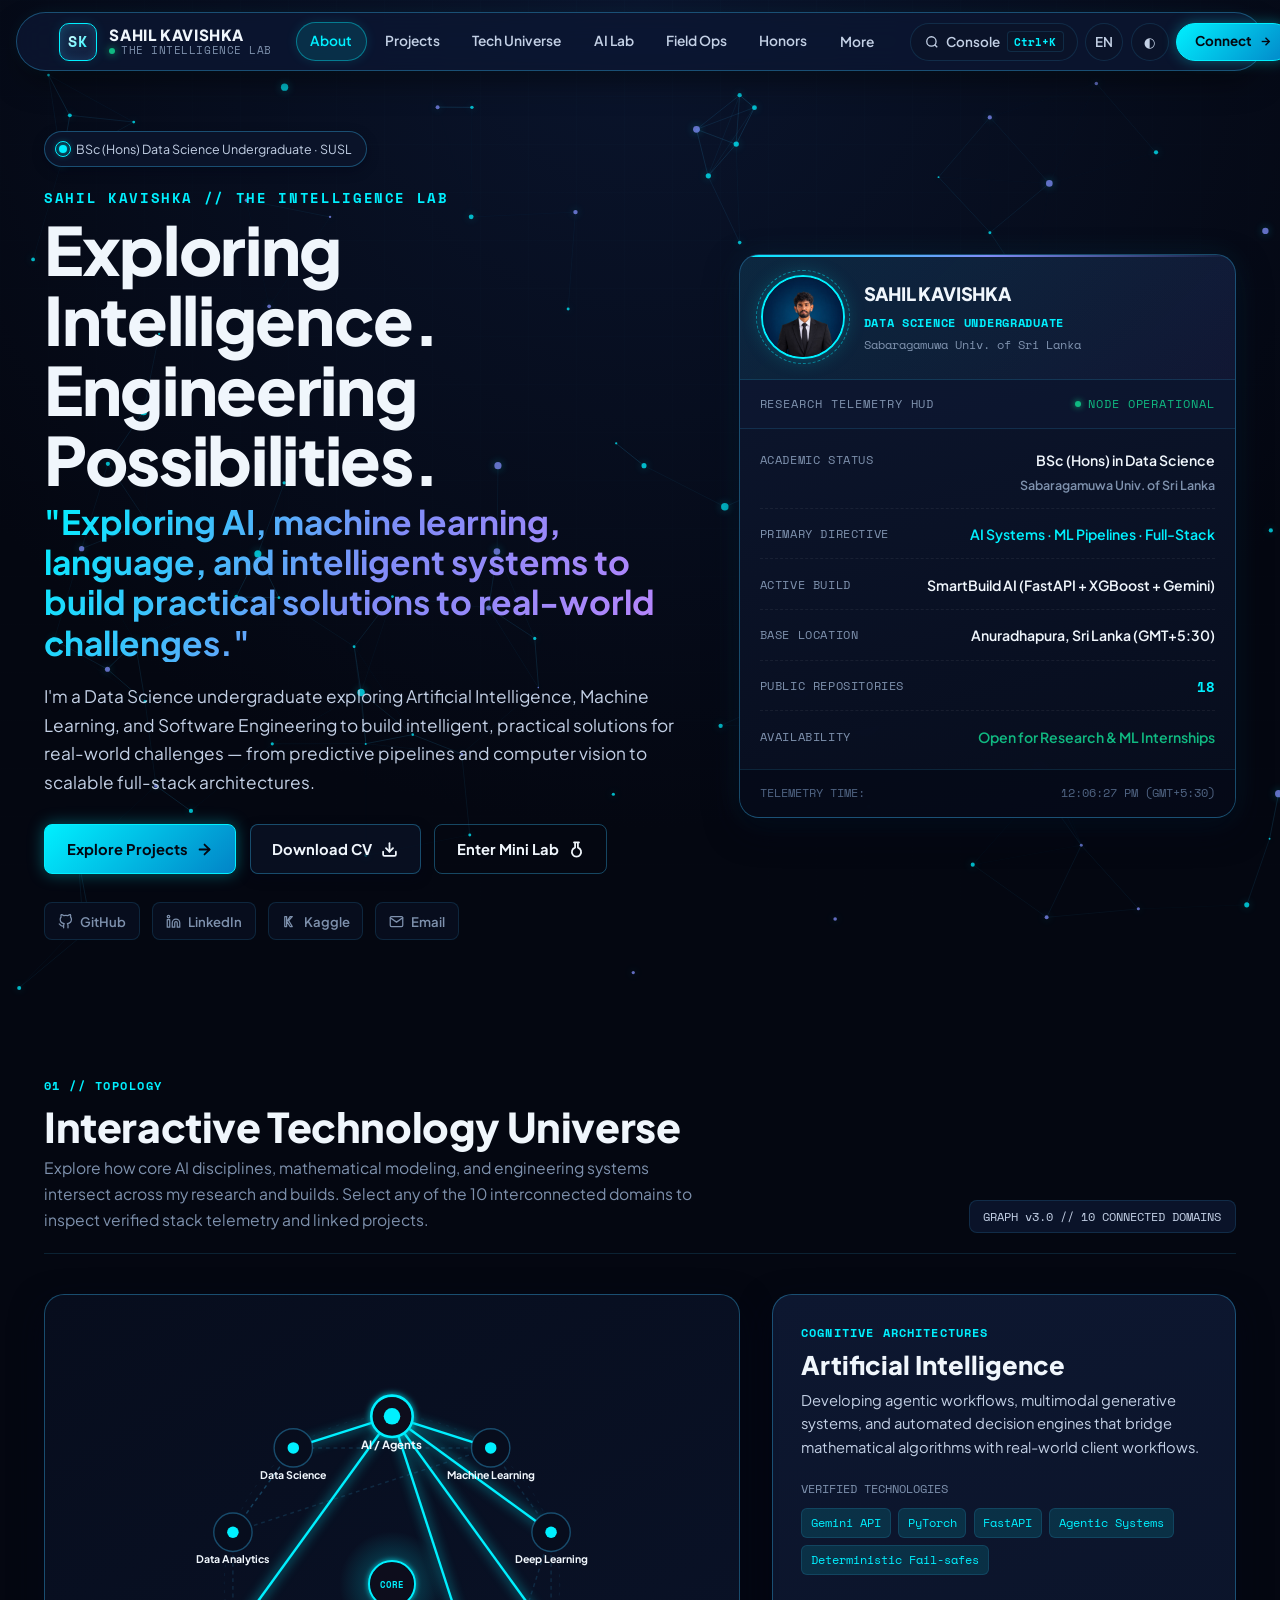
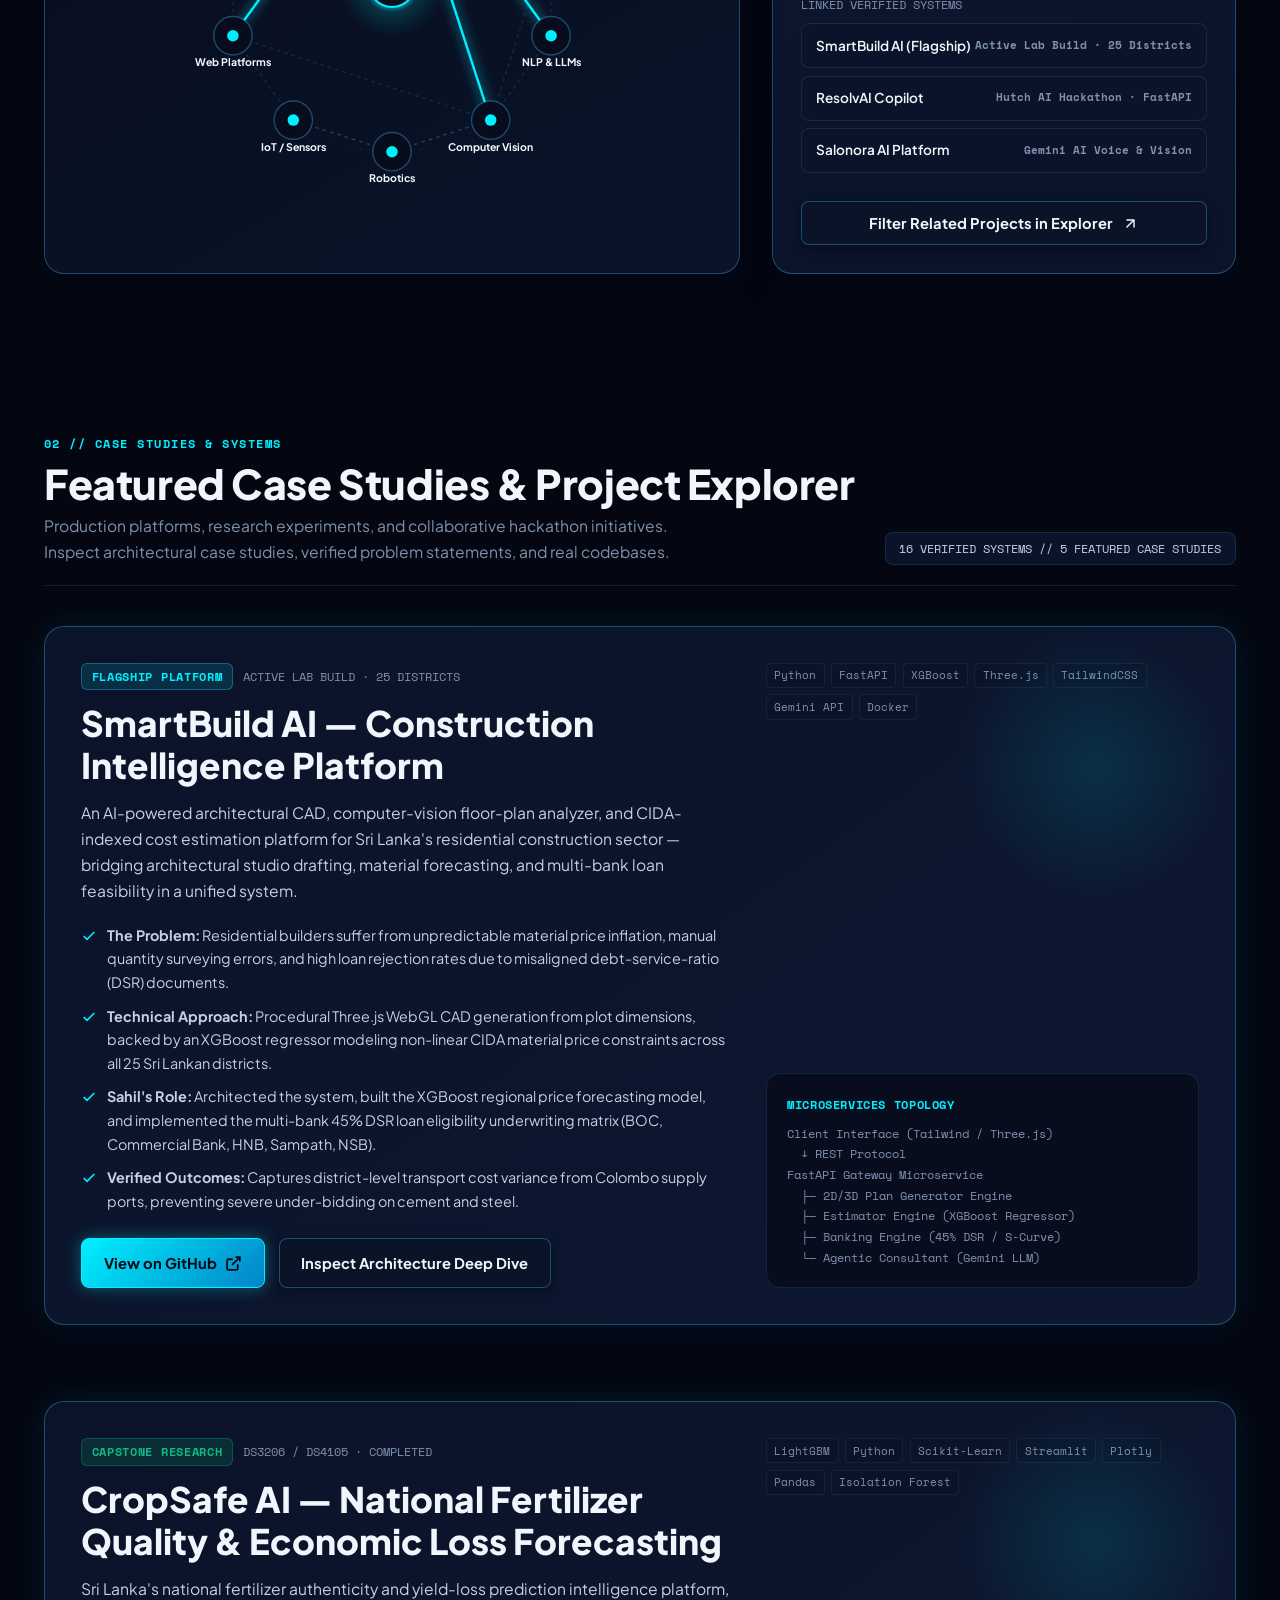
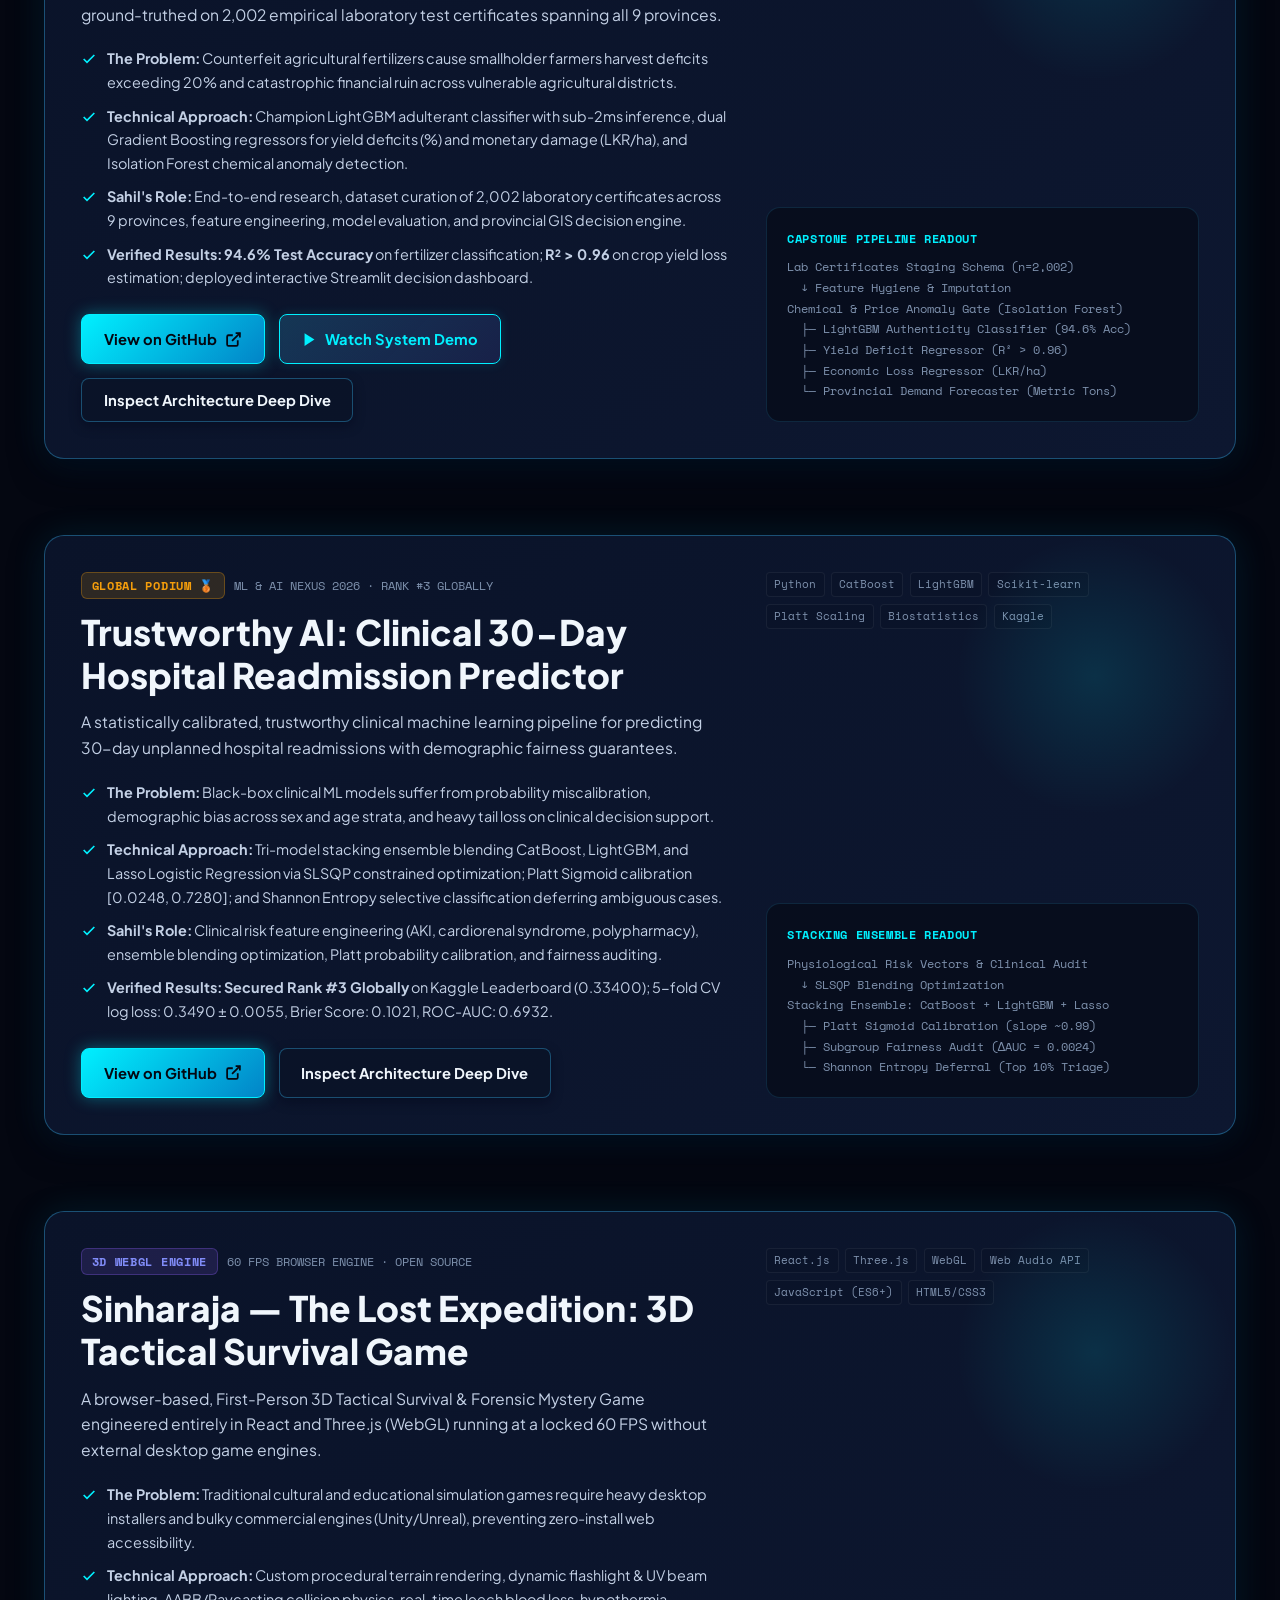
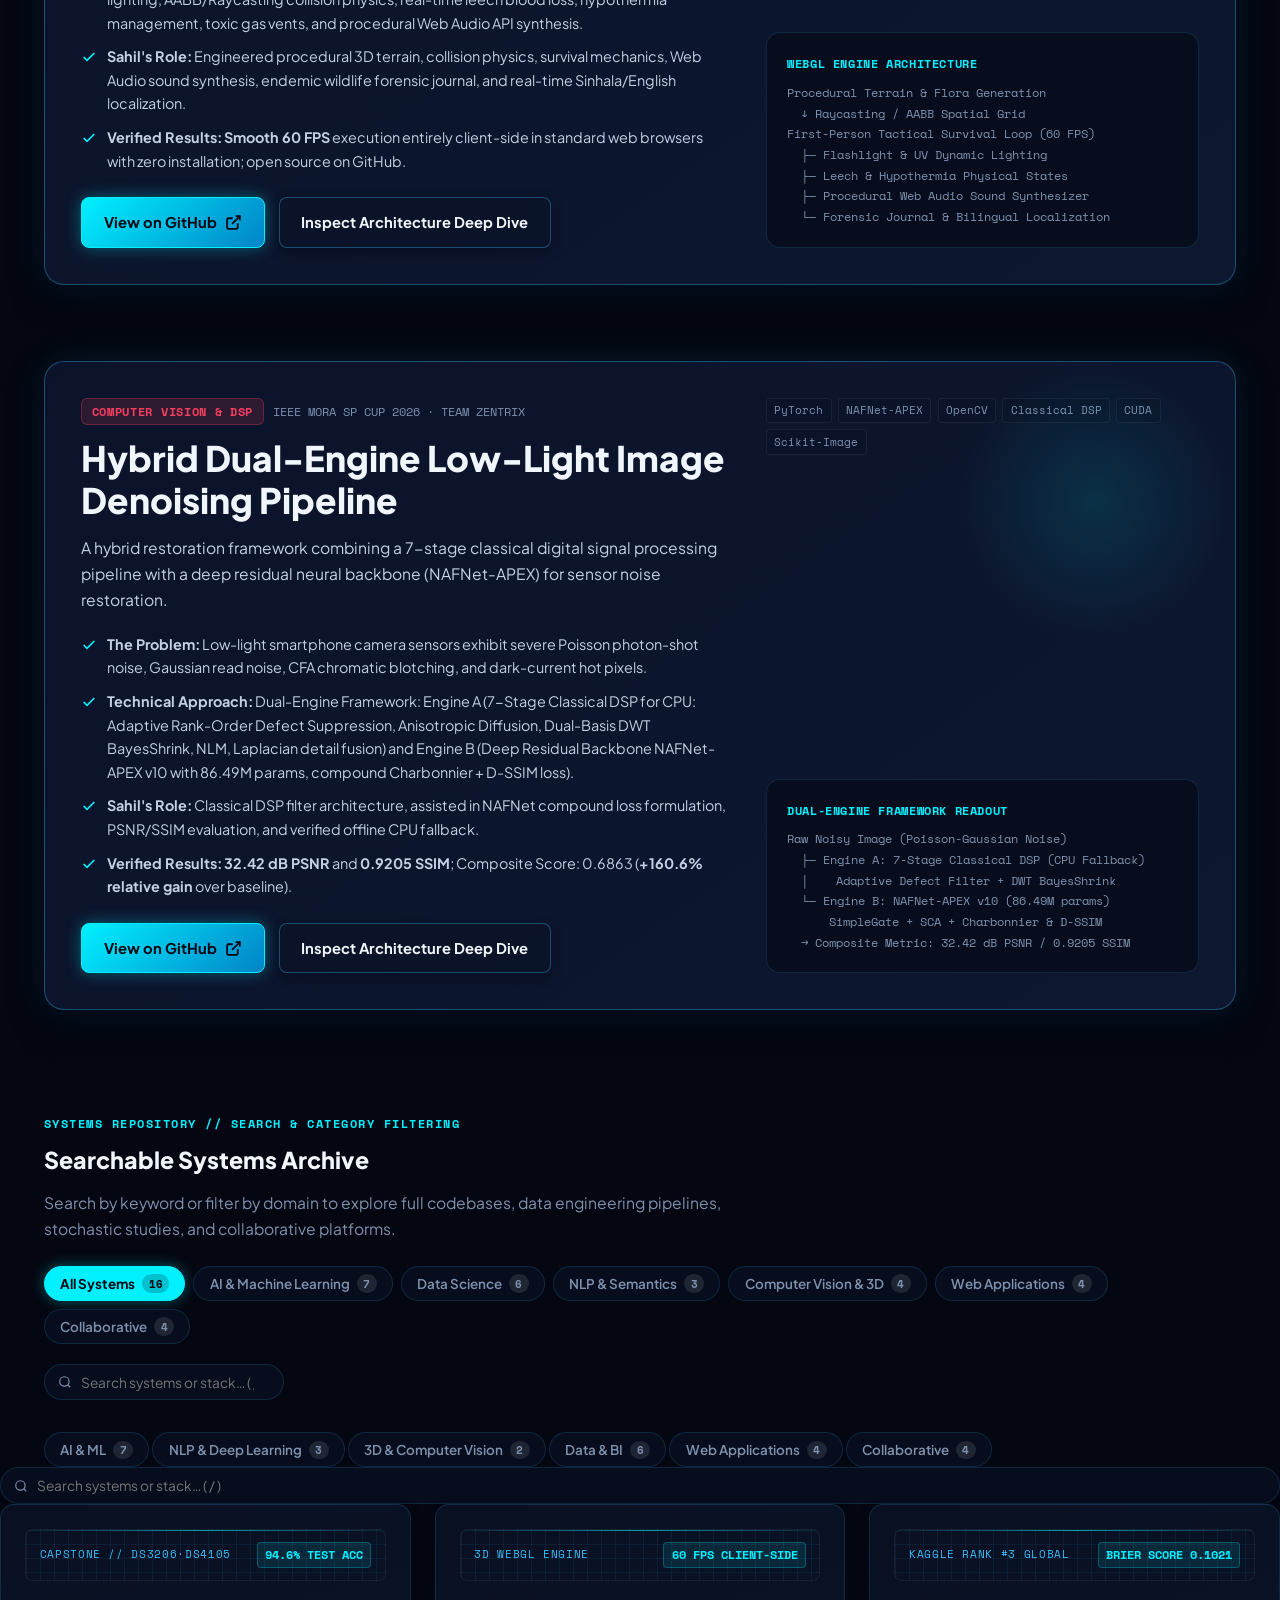
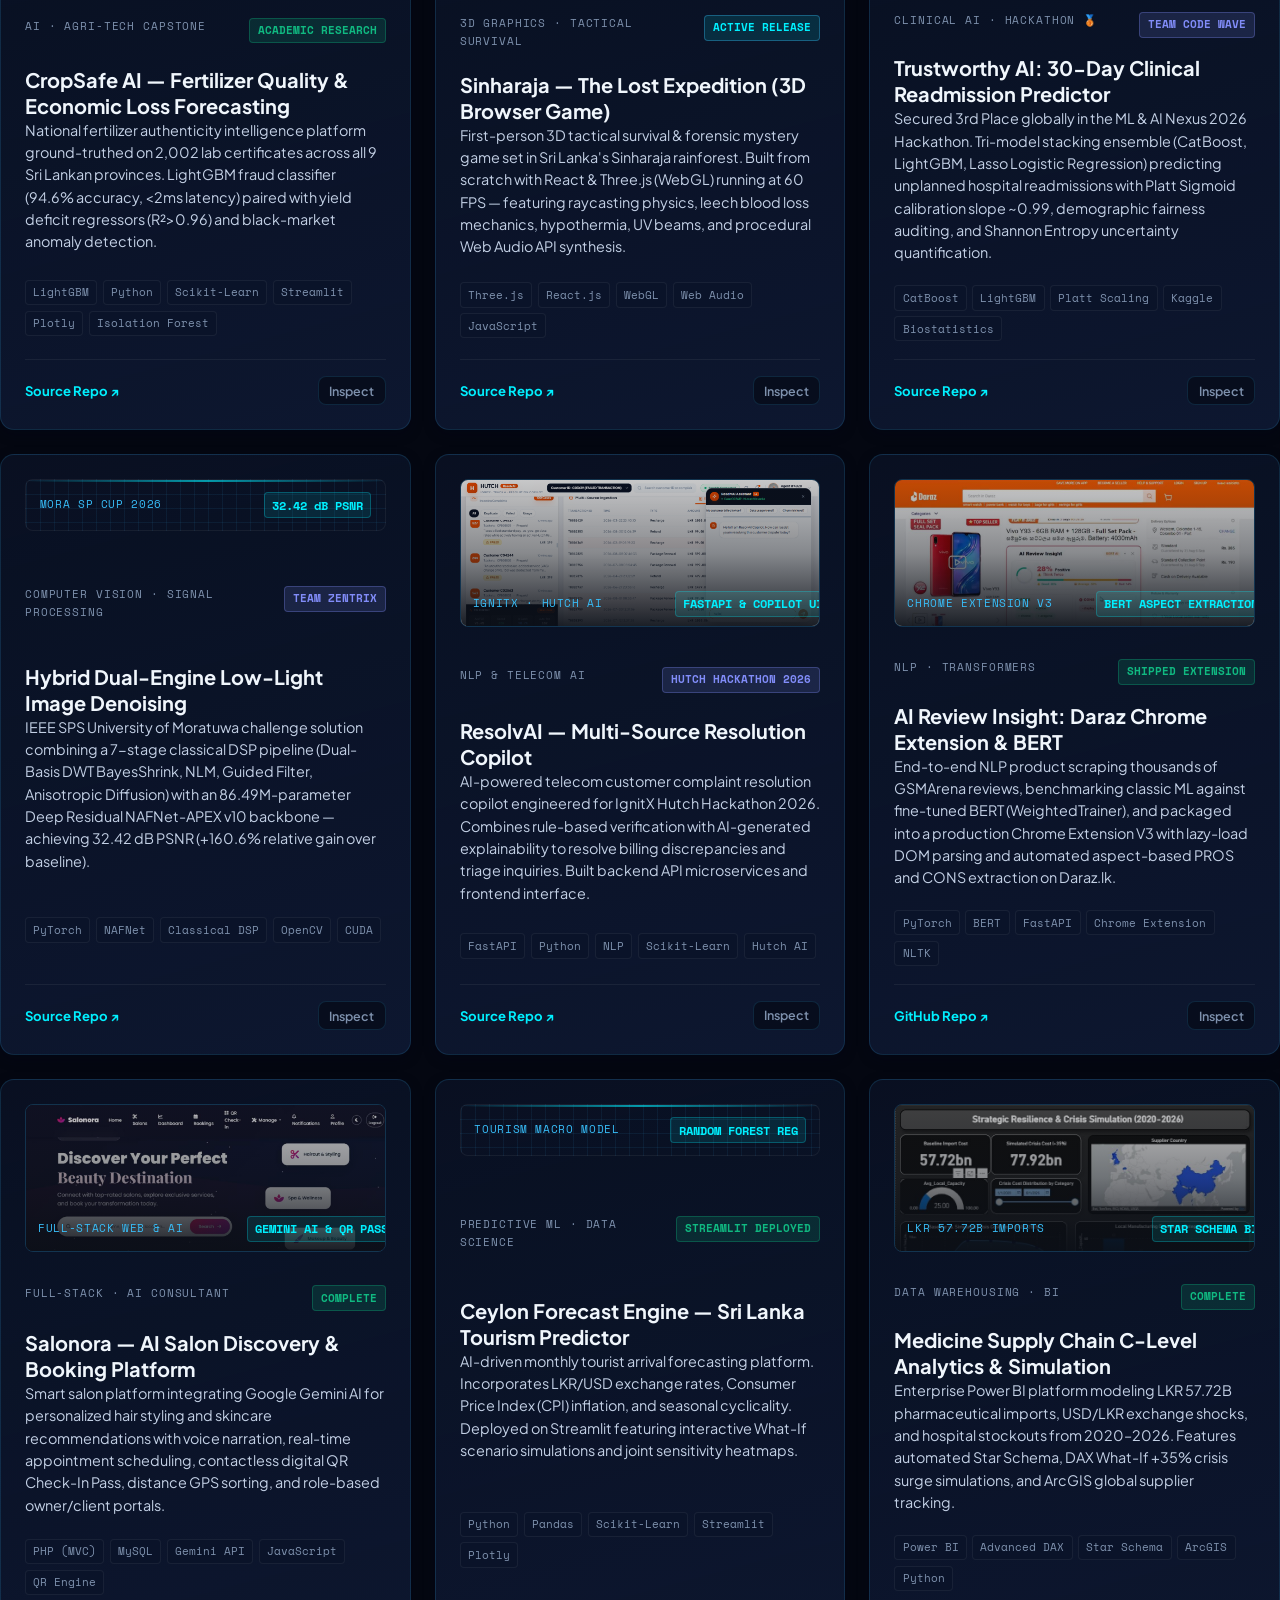
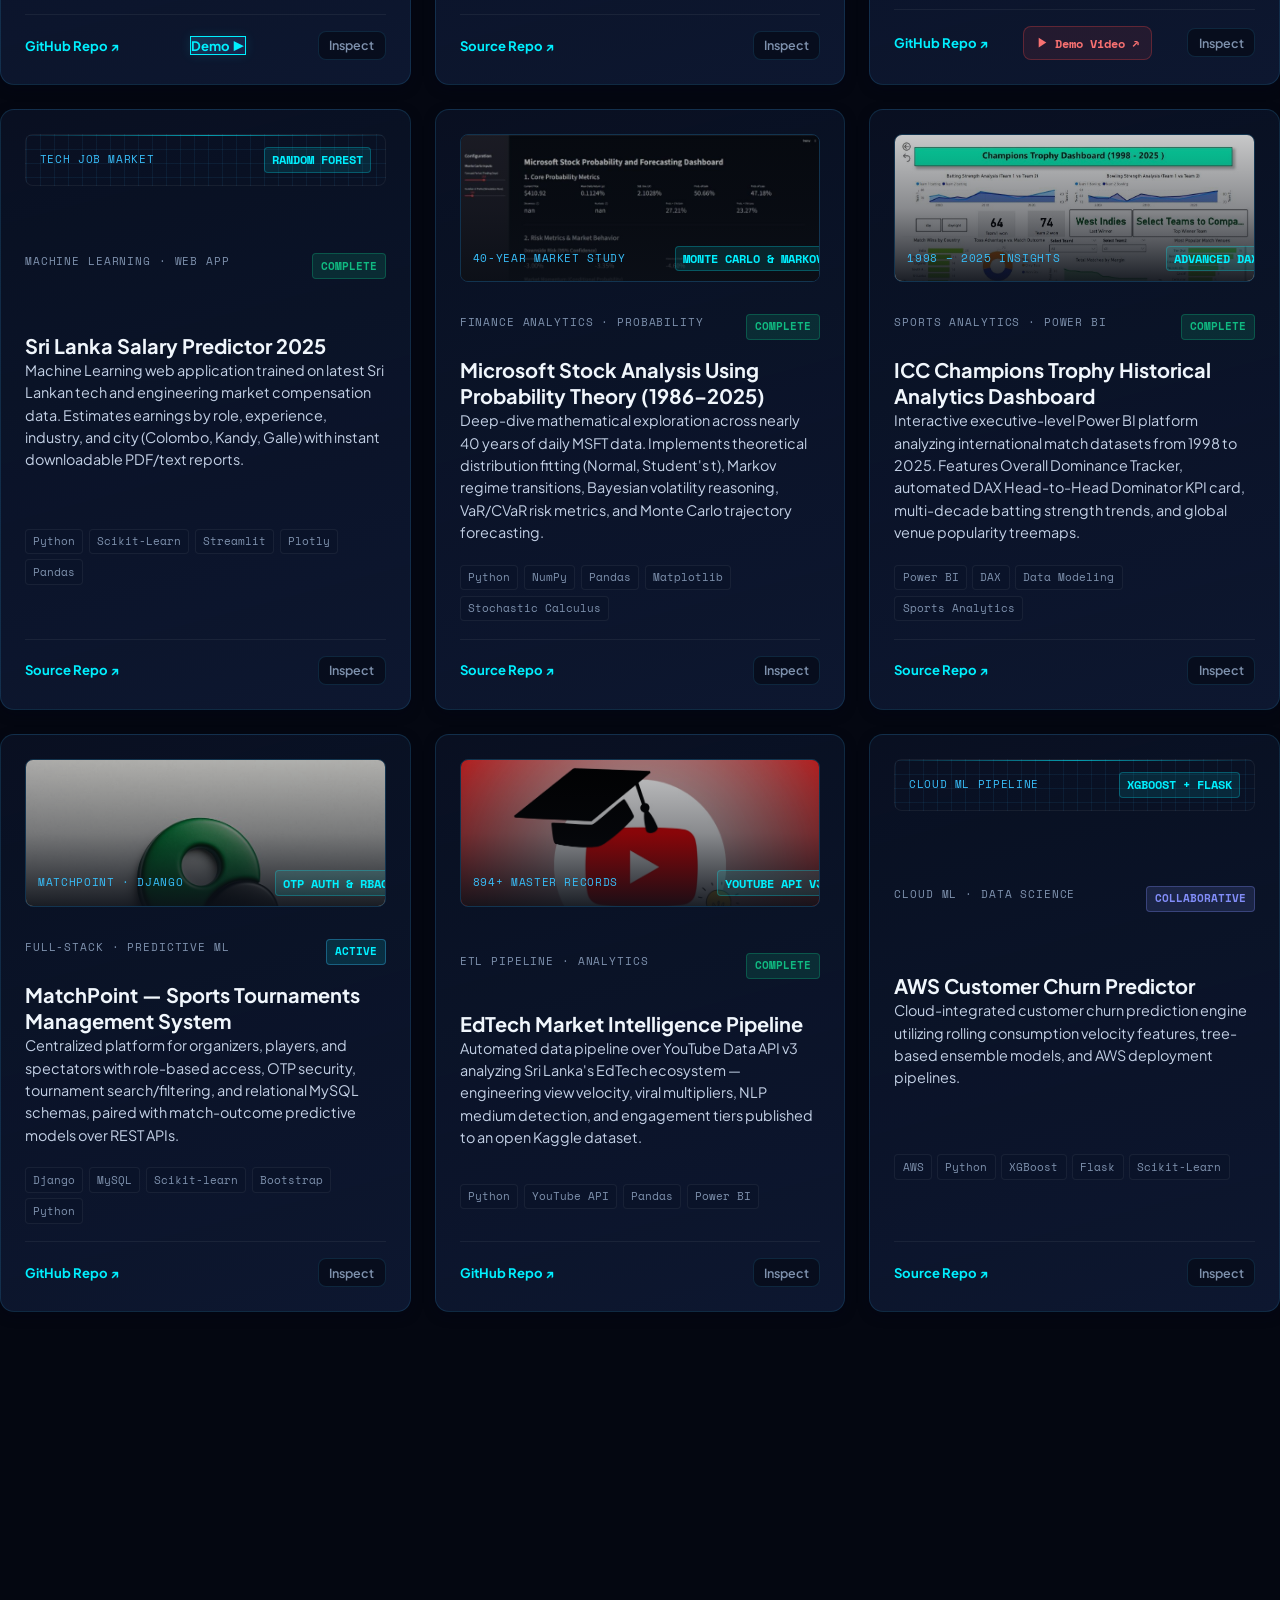
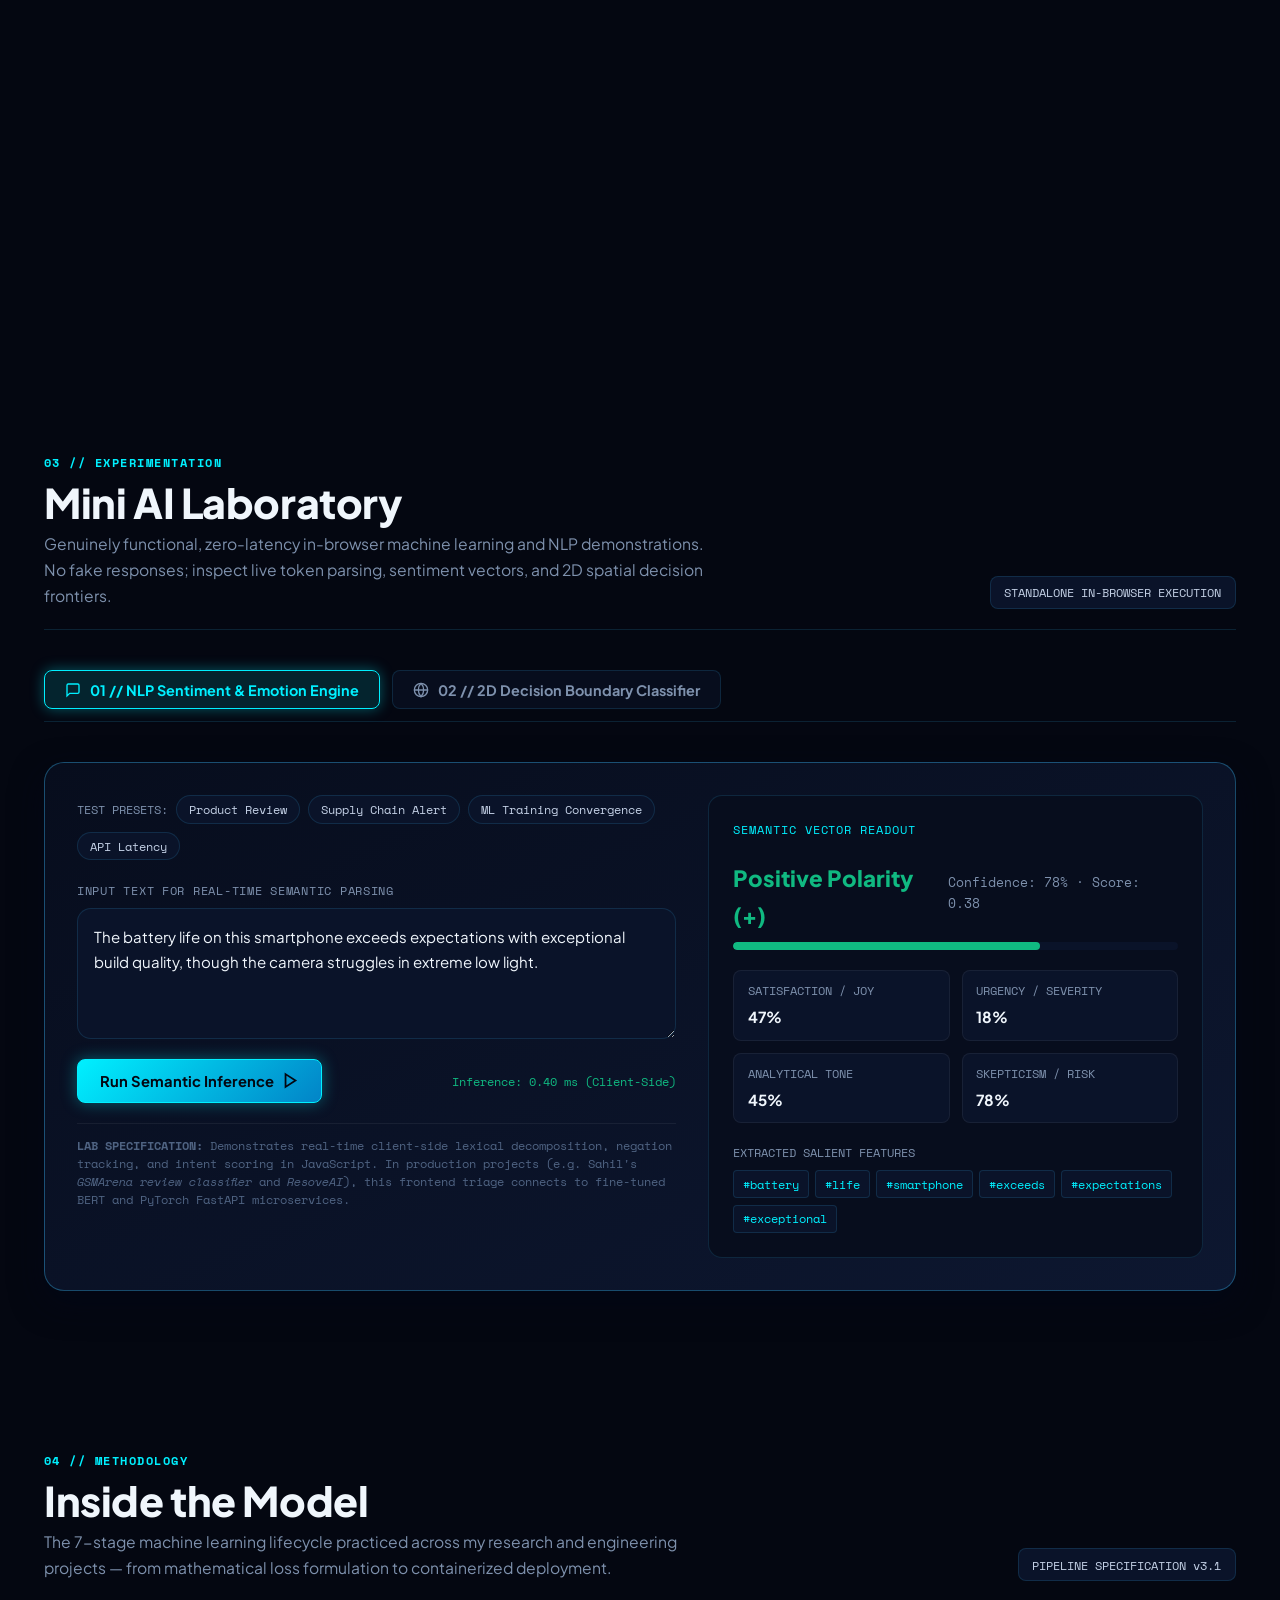
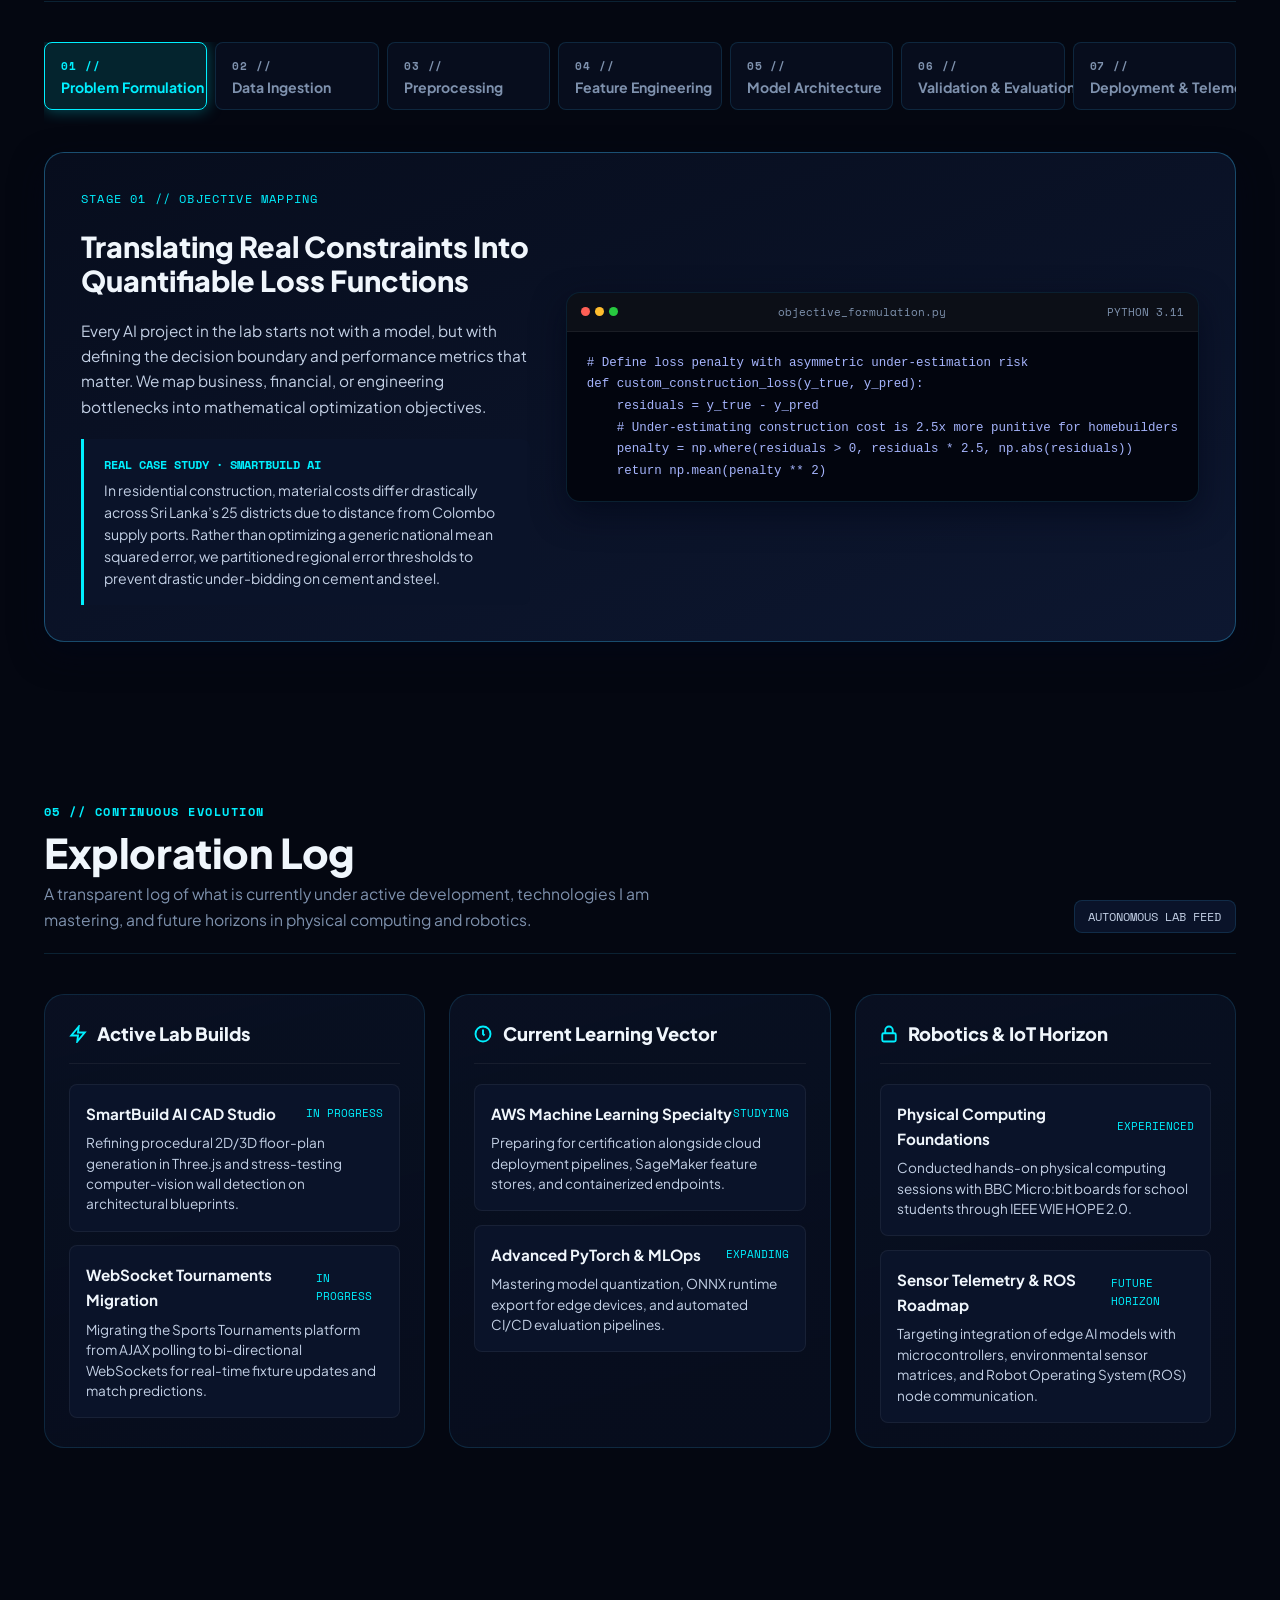
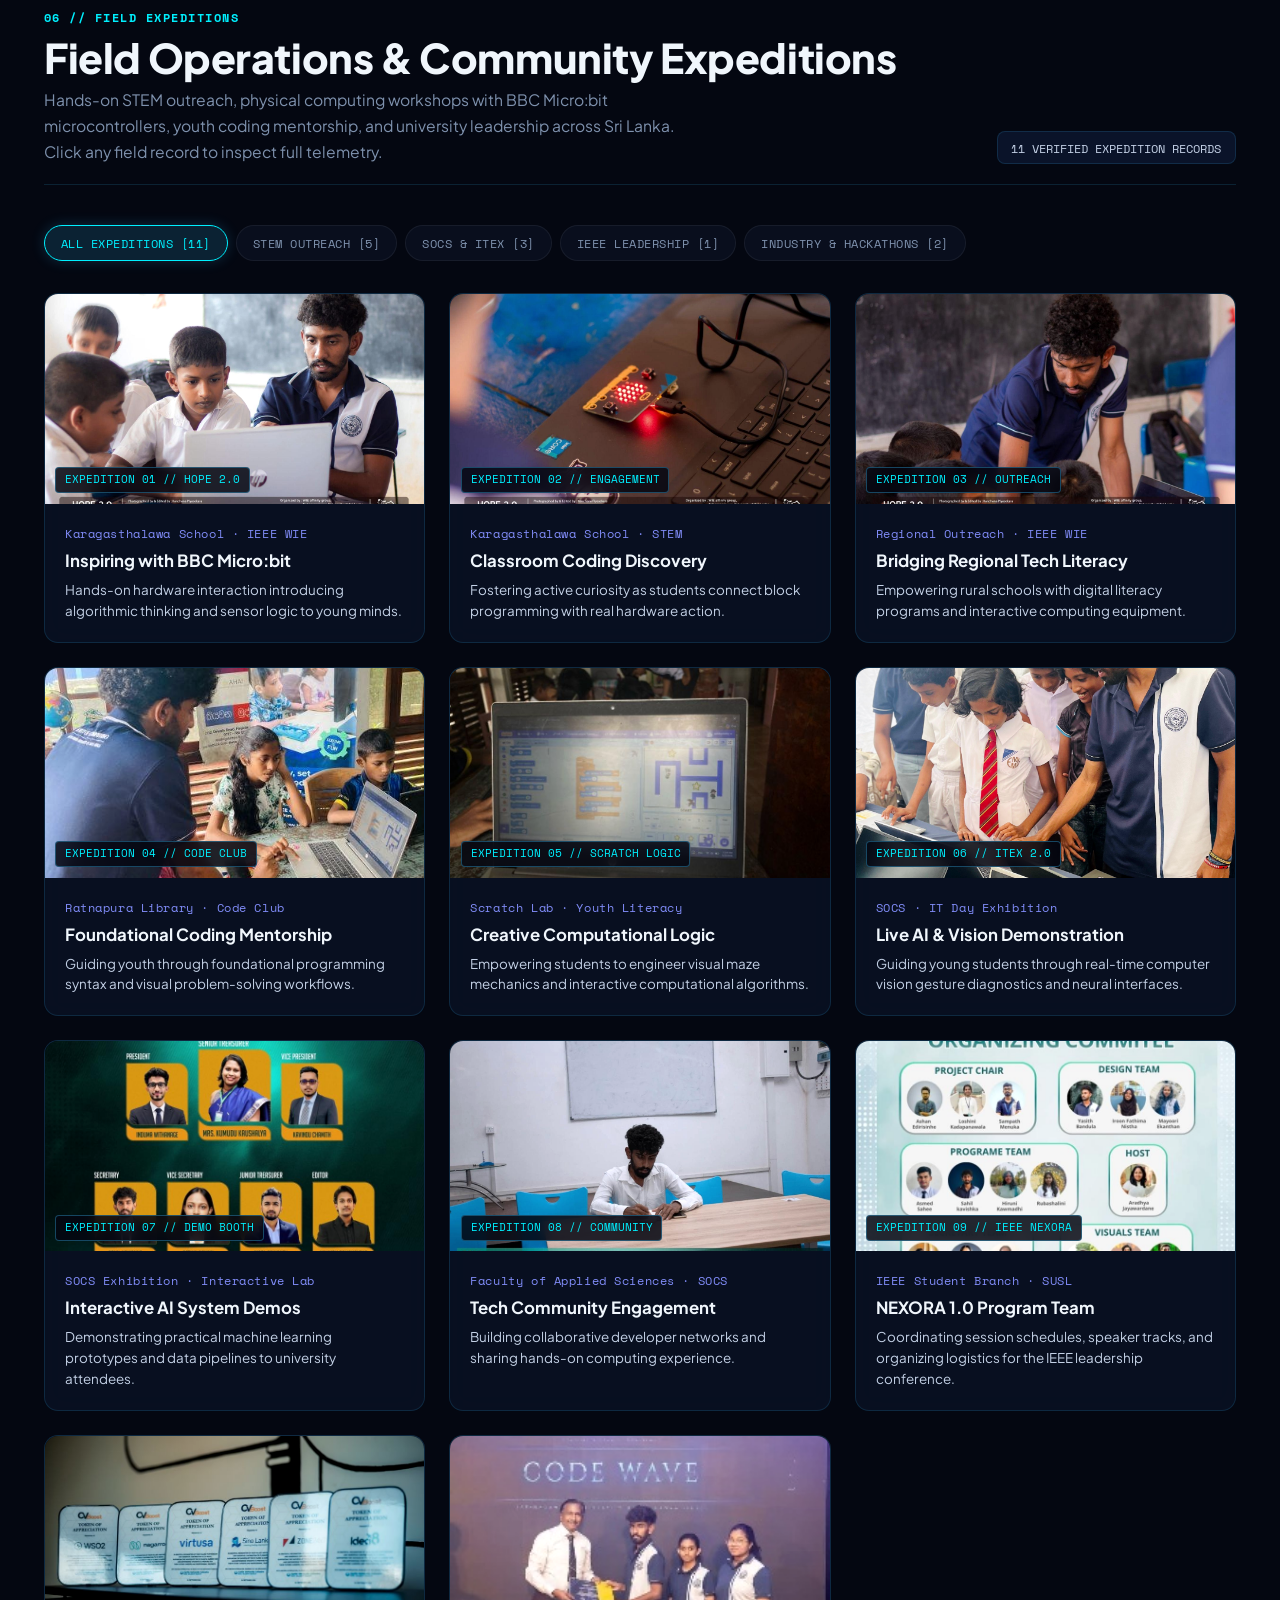
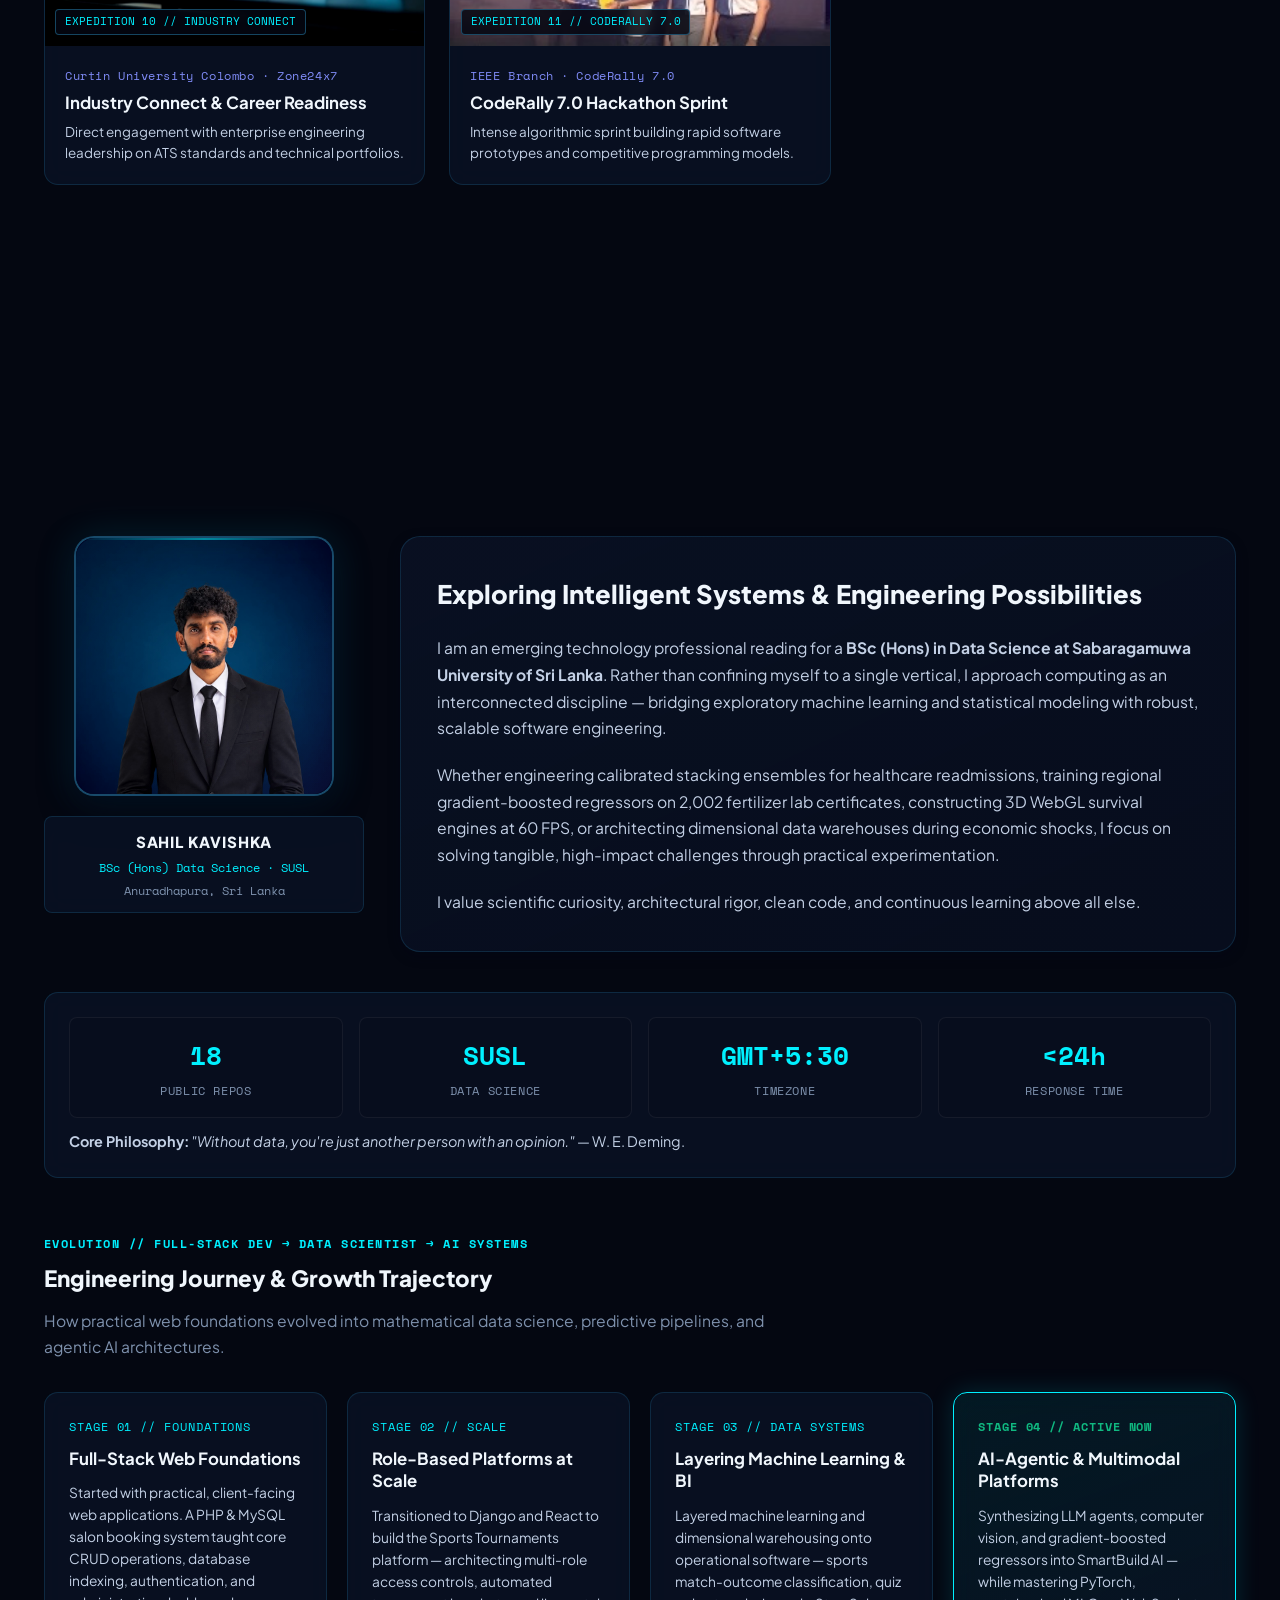
==== commit 657491cb: "feat(cv): integrate official Sahil Kavishka CV PDF and connect download actions" ====
--- a/index.html
+++ b/index.html
@@ -115,6 +115,10 @@
 
           <!-- Mobile Drawer Footer Actions -->
           <div class="mobile-drawer-footer">
+            <a class="hud-btn mobile-cta-btn" href="./Sahil_Kavishka_CV.pdf" download="Sahil_Kavishka_CV.pdf" target="_blank" rel="noopener noreferrer" style="margin-bottom:0.6rem;text-decoration:none;display:flex;align-items:center;justify-content:center;gap:0.5rem;background:rgba(0,229,255,0.08);border-color:rgba(0,229,255,0.3);color:var(--lab-cyan);">
+              <svg viewBox="0 0 24 24" width="14" height="14" fill="none" stroke="currentColor" stroke-width="2.5" aria-hidden="true"><path d="M21 15v4a2 2 0 0 1-2 2H5a2 2 0 0 1-2-2v-4"></path><polyline points="7 10 12 15 17 10"></polyline><line x1="12" y1="15" x2="12" y2="3"></line></svg>
+              <span>Download CV (PDF)</span>
+            </a>
             <a class="hud-btn hud-cta mobile-cta-btn" href="#contact">
               <span data-en="Connect / Get In Touch" data-si="සම්බන්ධ වන්න">Connect / Get In Touch</span>
               <svg viewBox="0 0 24 24" width="14" height="14" fill="none" stroke="currentColor" stroke-width="2.5" aria-hidden="true"><line x1="5" y1="12" x2="19" y2="12"></line><polyline points="12 5 19 12 12 19"></polyline></svg>
@@ -184,7 +188,7 @@
                 <polyline points="12 5 19 12 12 19"></polyline>
               </svg>
             </a>
-            <a class="btn btn-secondary" href="#contact" id="hero-cv-btn">
+            <a class="btn btn-secondary" href="./Sahil_Kavishka_CV.pdf" download="Sahil_Kavishka_CV.pdf" target="_blank" rel="noopener noreferrer" id="hero-cv-btn">
               <span>Download CV</span>
               <svg viewBox="0 0 24 24" fill="none" stroke="currentColor" stroke-width="2.5" stroke-linecap="round" stroke-linejoin="round" aria-hidden="true">
                 <path d="M21 15v4a2 2 0 0 1-2 2H5a2 2 0 0 1-2-2v-4"></path>
@@ -2435,6 +2439,10 @@
             </div>
 
             <div class="contact-actions-row">
+              <a class="hud-btn" href="./Sahil_Kavishka_CV.pdf" download="Sahil_Kavishka_CV.pdf" target="_blank" rel="noopener noreferrer" style="text-decoration:none;display:inline-flex;align-items:center;gap:0.4rem;background:rgba(0,229,255,0.08);border-color:rgba(0,229,255,0.3);color:var(--lab-cyan);">
+                <svg viewBox="0 0 24 24" width="13" height="13" fill="none" stroke="currentColor" stroke-width="2.2" aria-hidden="true"><path d="M21 15v4a2 2 0 0 1-2 2H5a2 2 0 0 1-2-2v-4"></path><polyline points="7 10 12 15 17 10"></polyline><line x1="12" y1="15" x2="12" y2="3"></line></svg>
+                Download CV (PDF)
+              </a>
               <button class="hud-btn" id="copy-email-btn" type="button">Copy Email</button>
               <button class="hud-btn" id="copy-url-btn" type="button">Copy Portfolio Link</button>
               <button class="hud-btn" id="save-vcard-btn" type="button">Save Contact (vCard)</button>
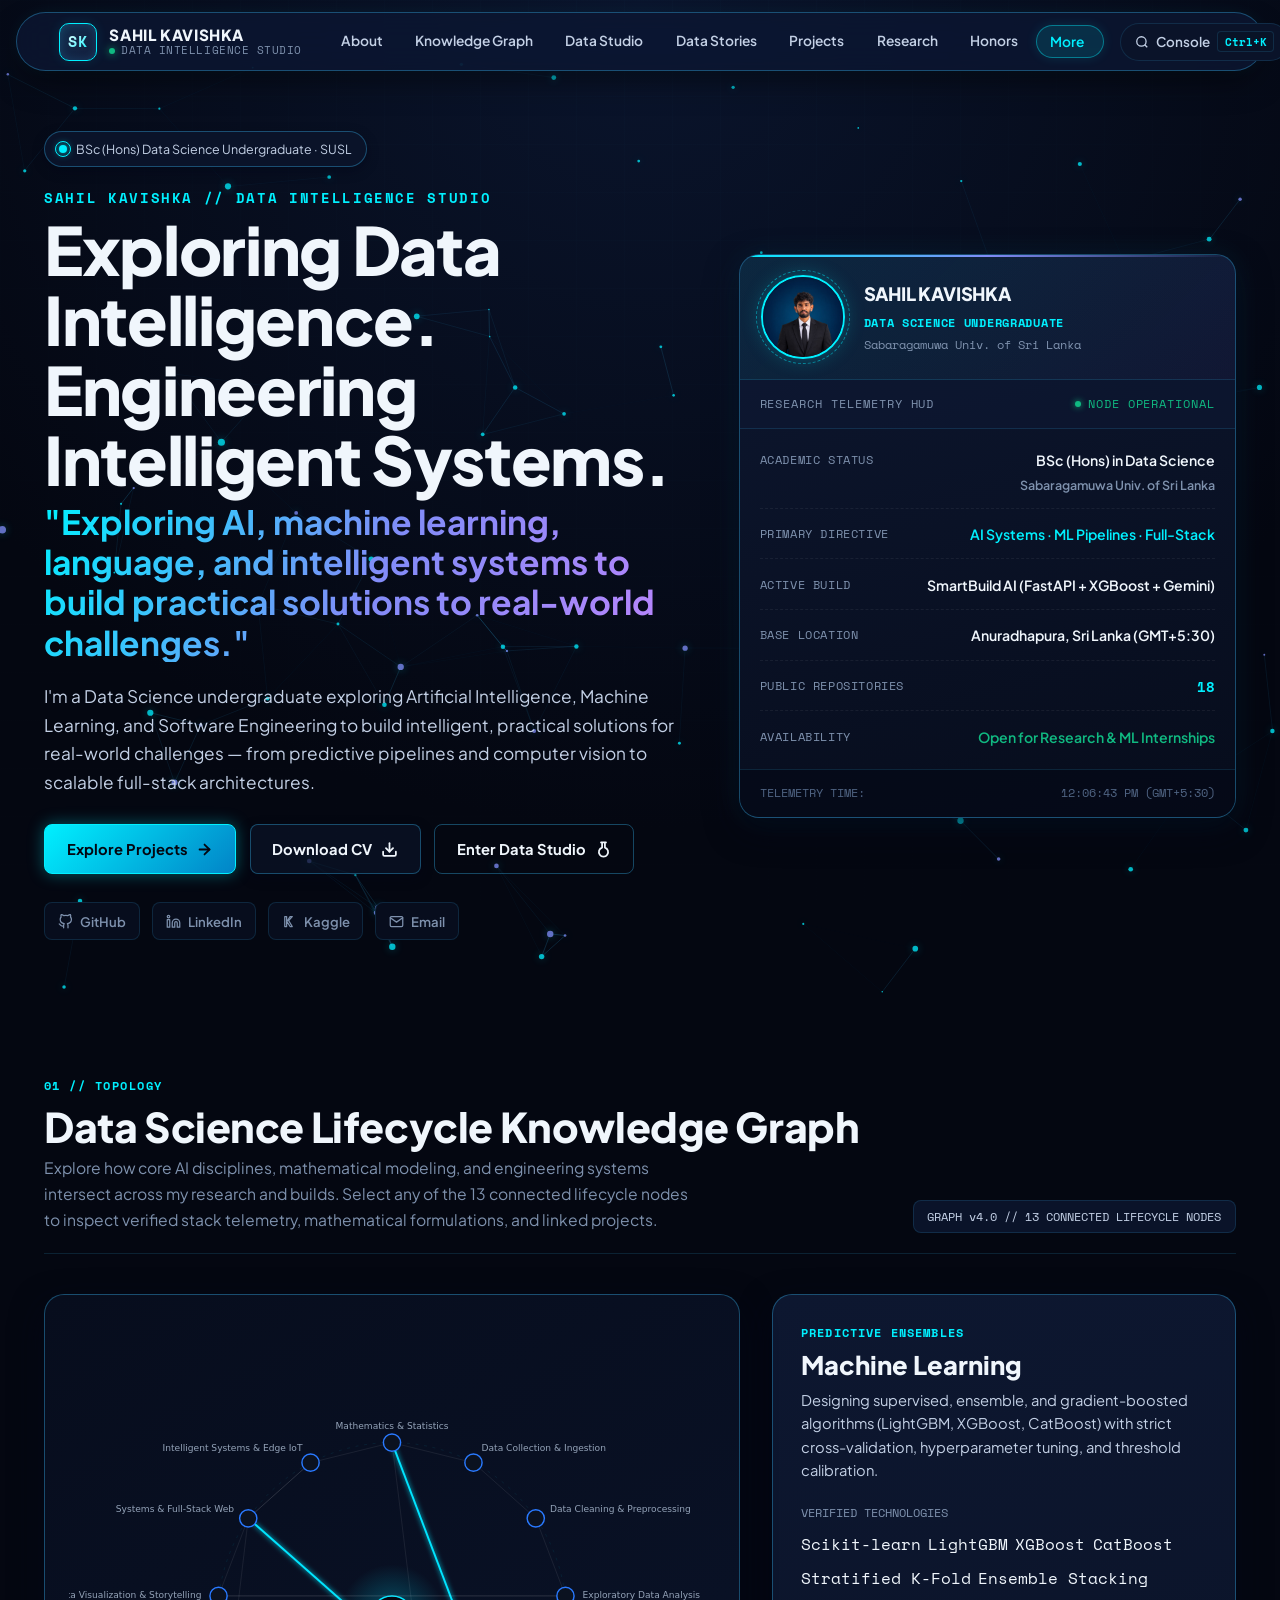
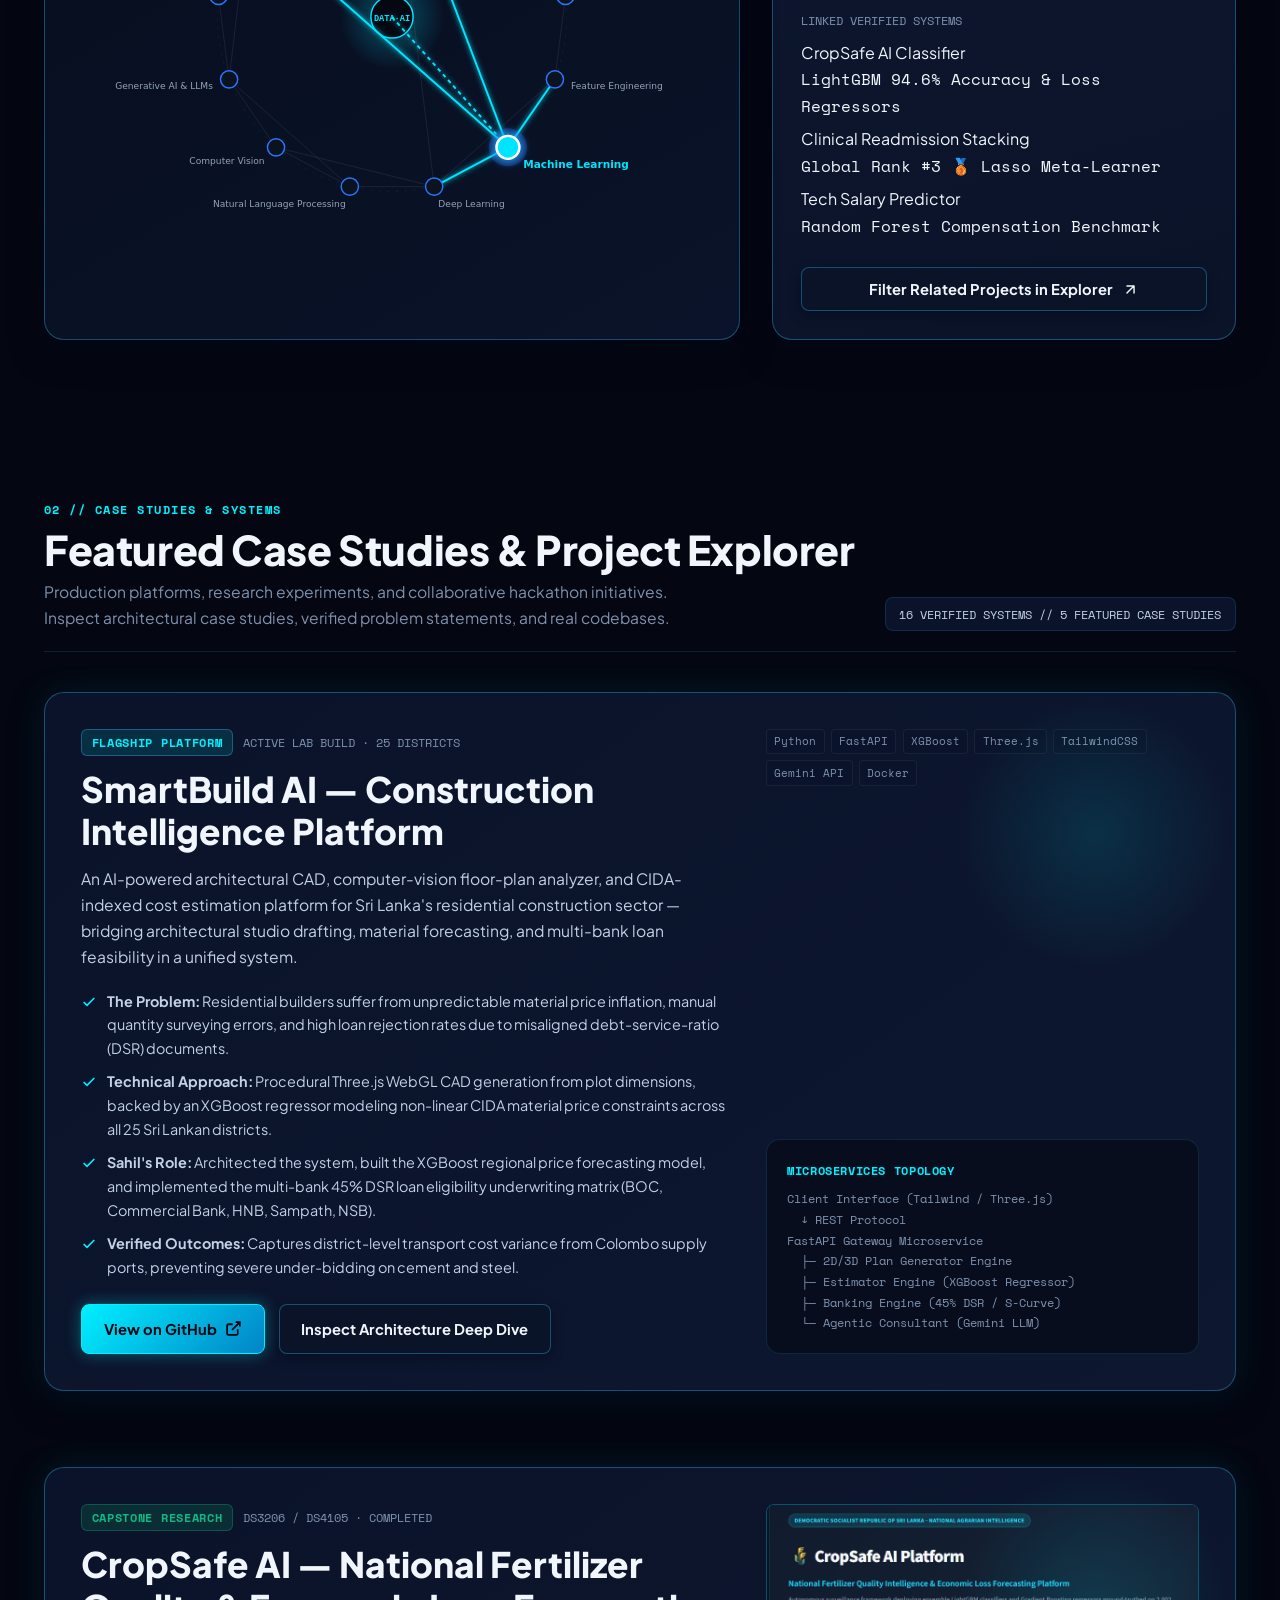
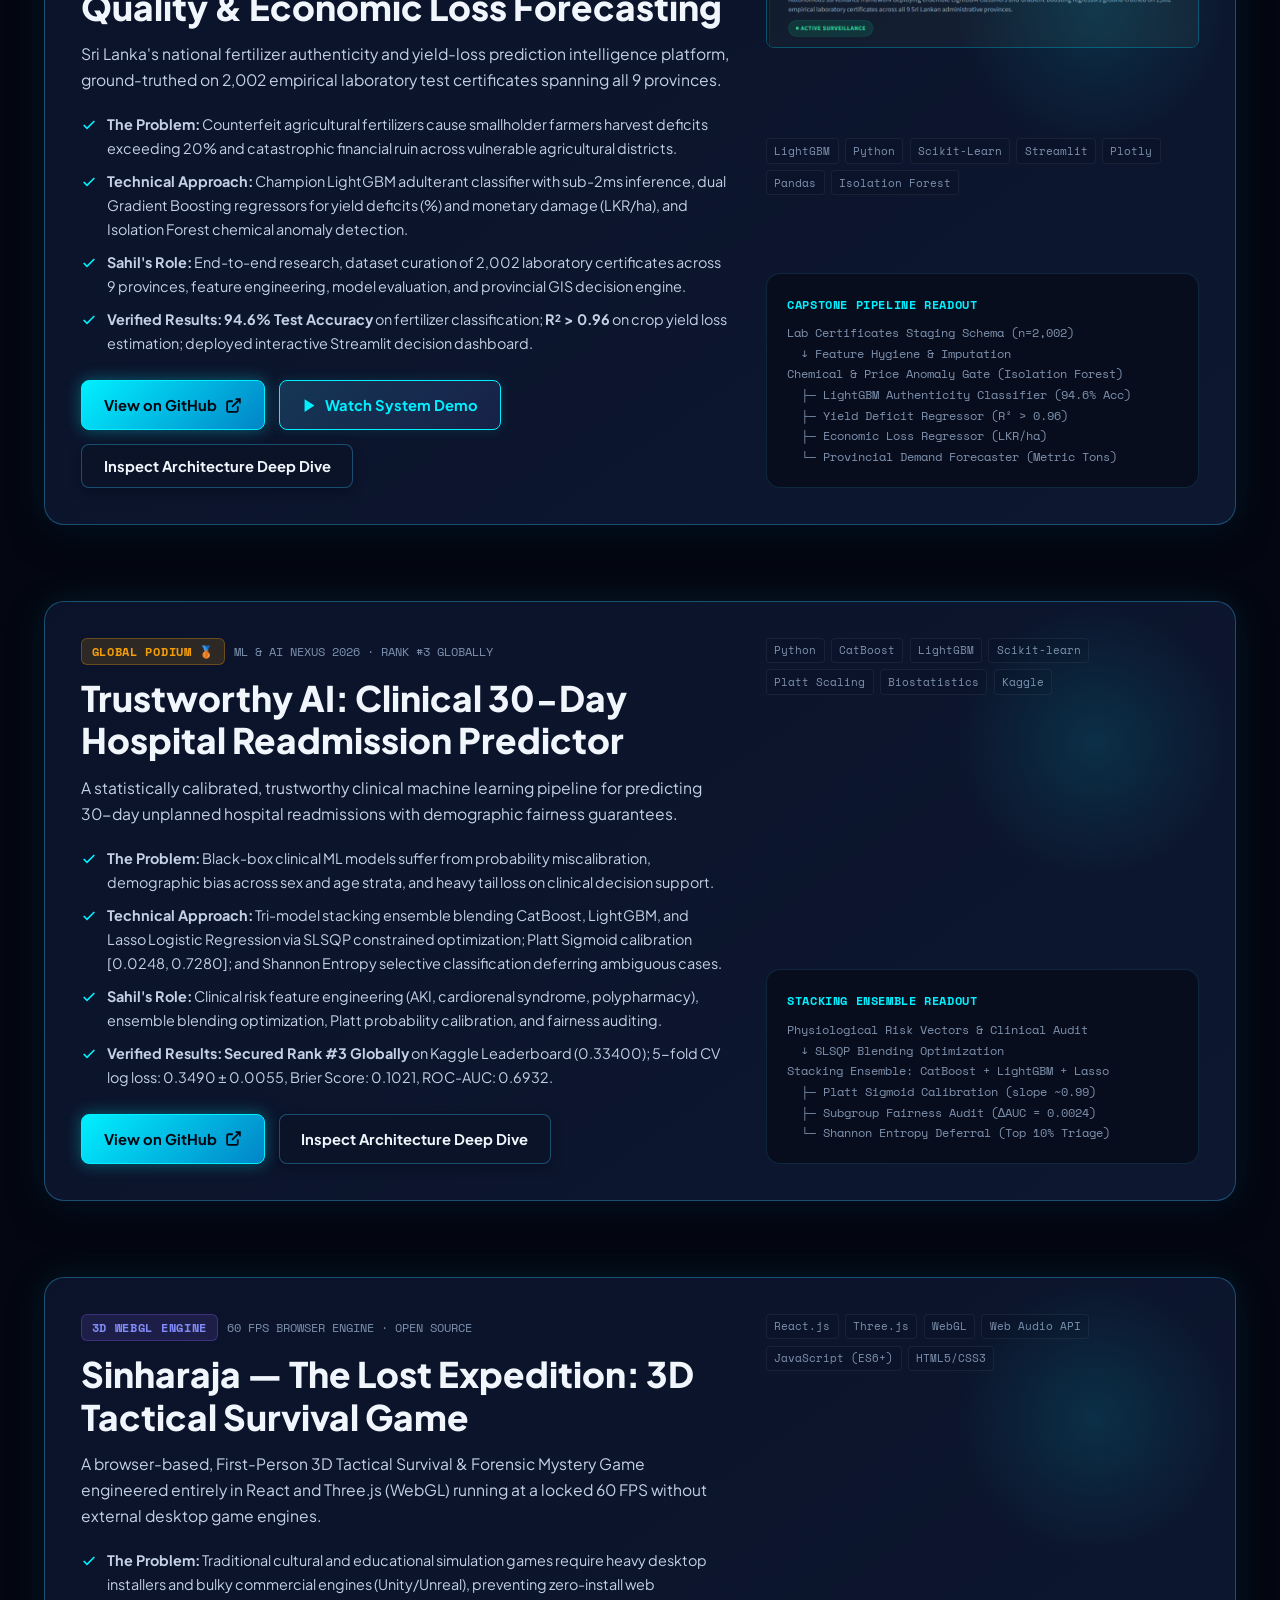
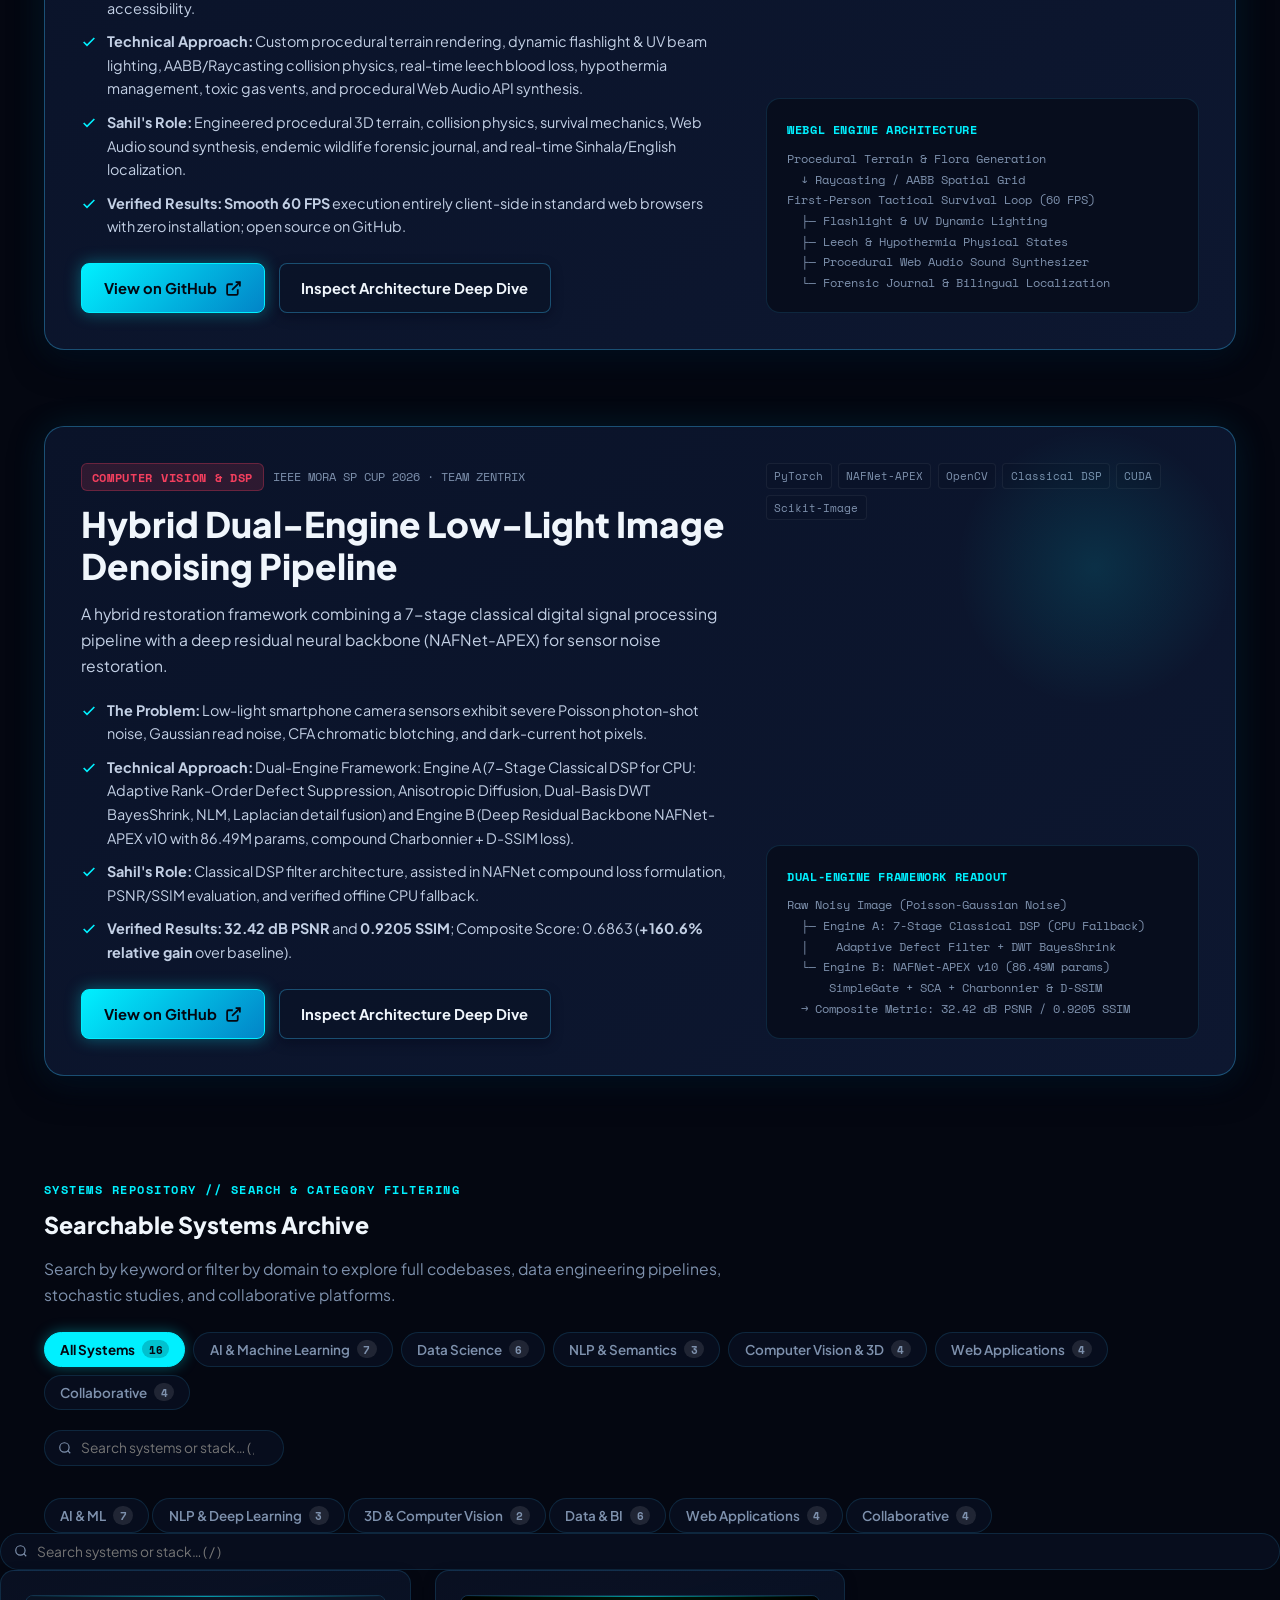
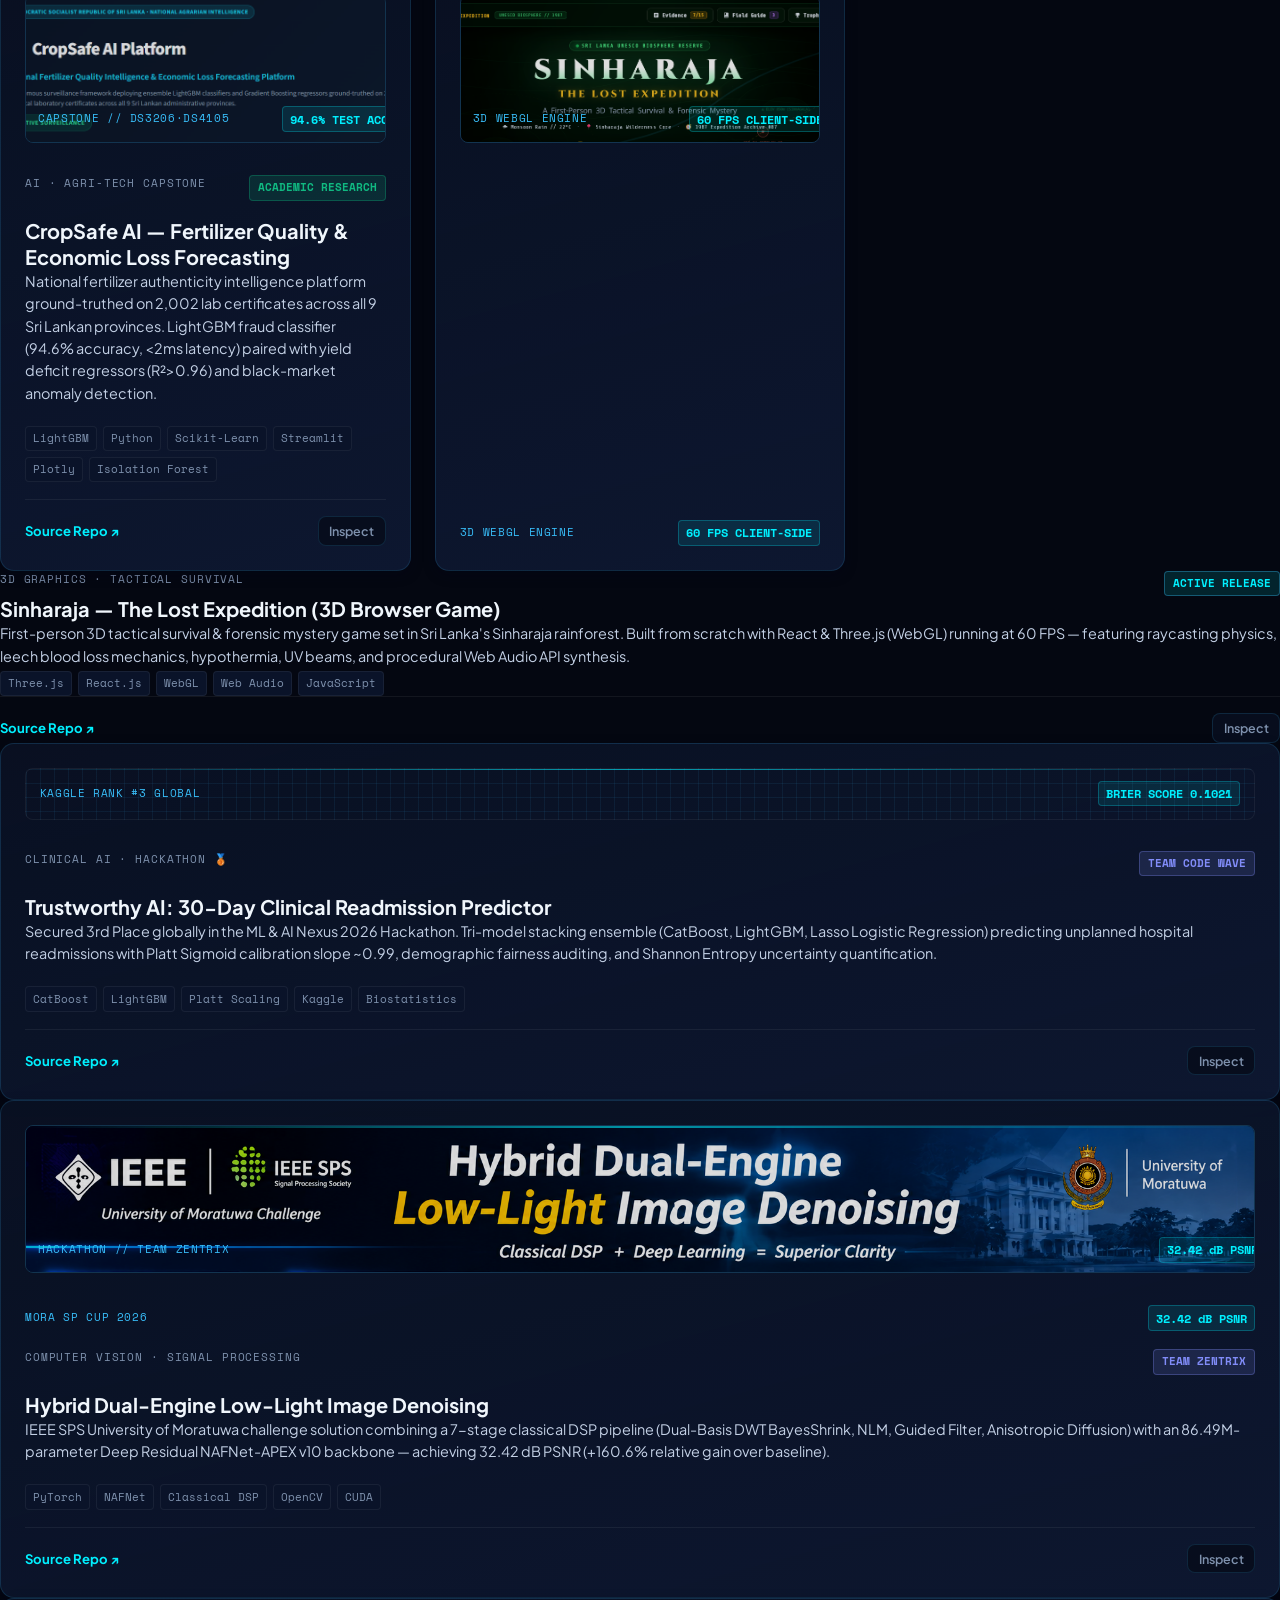
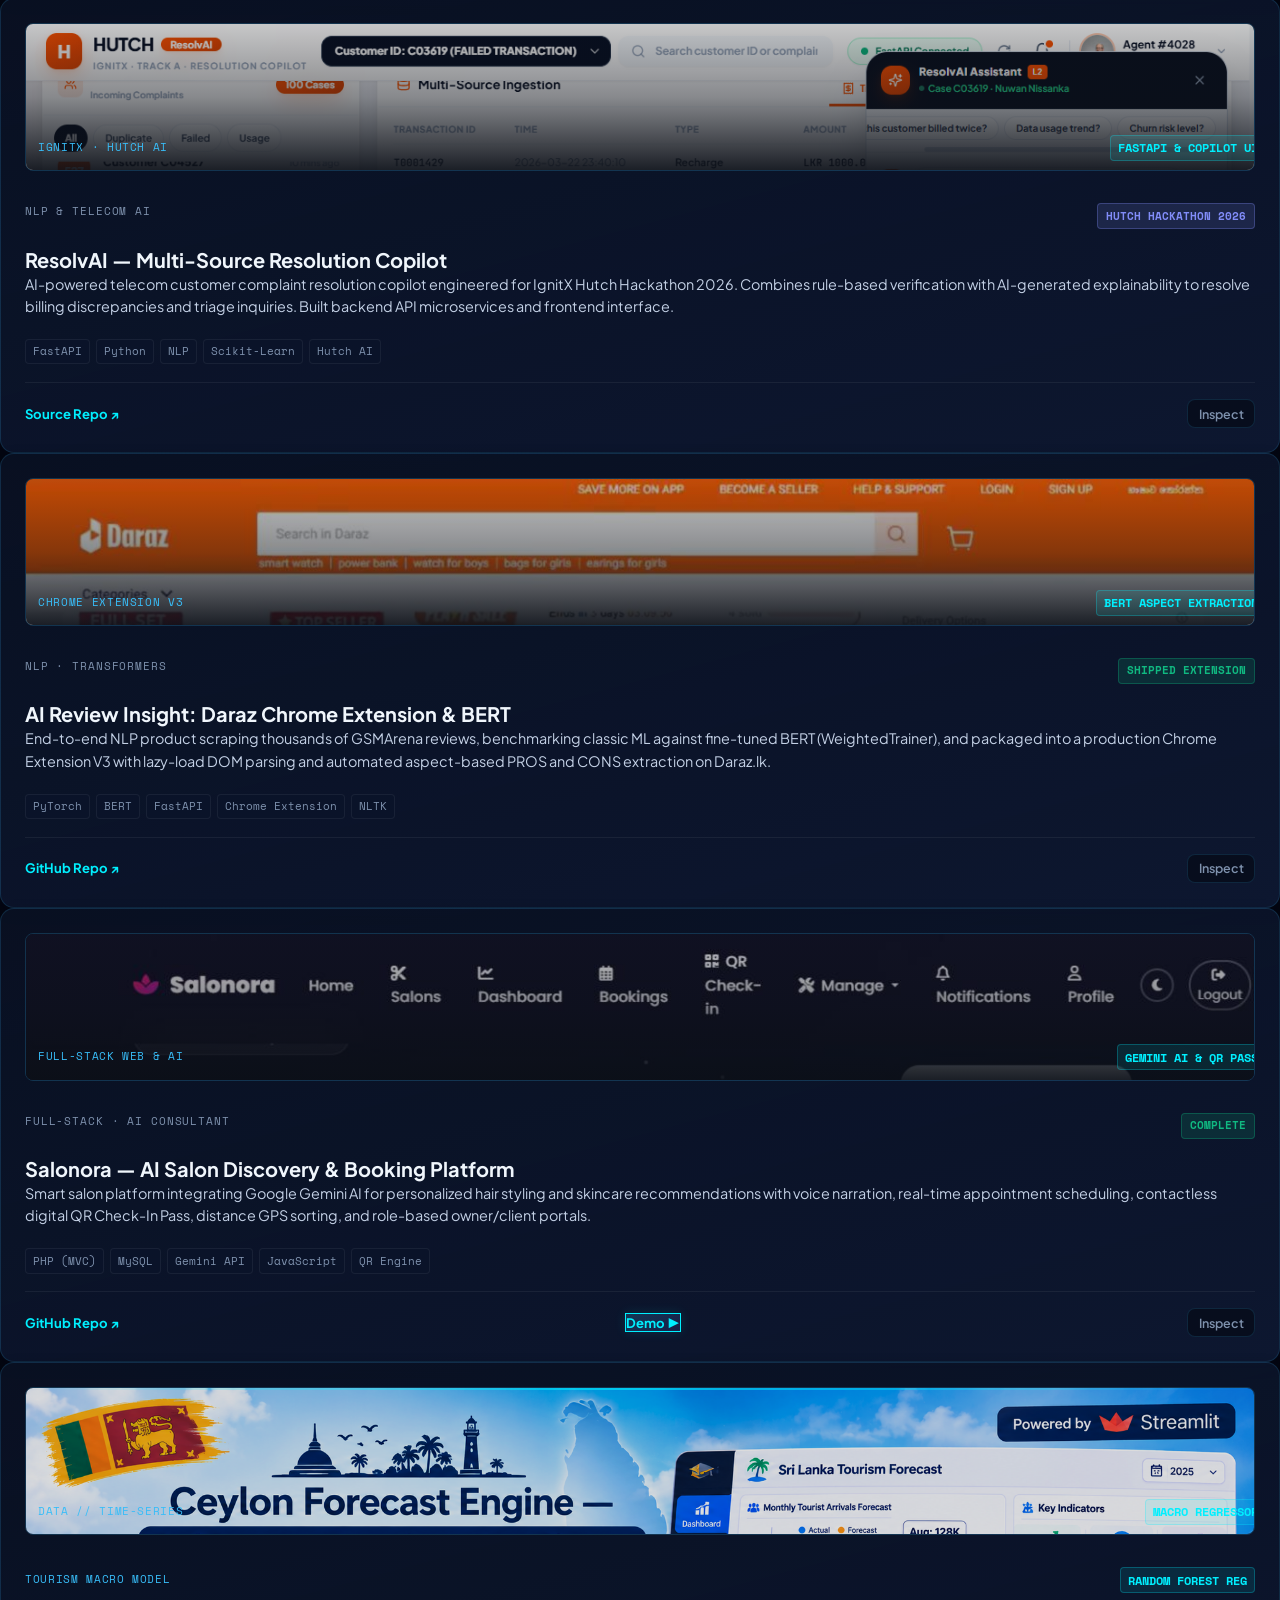
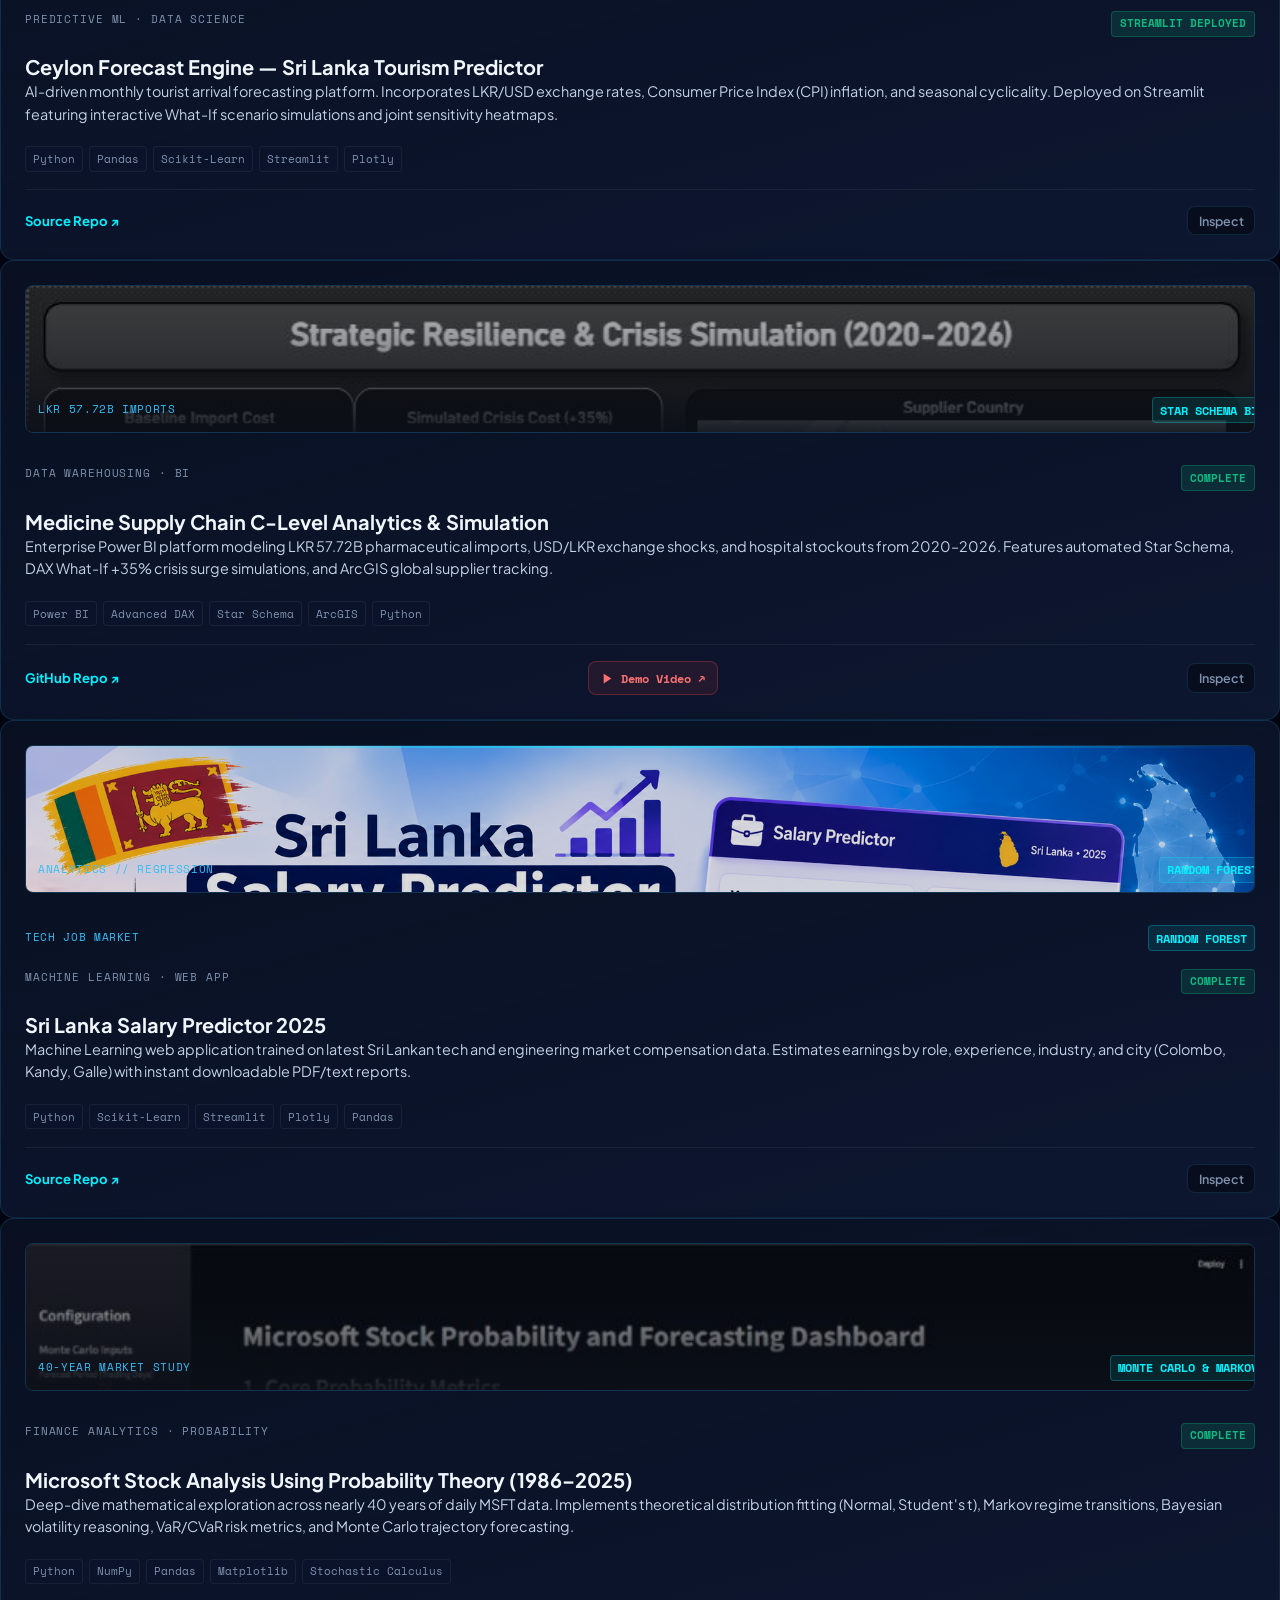
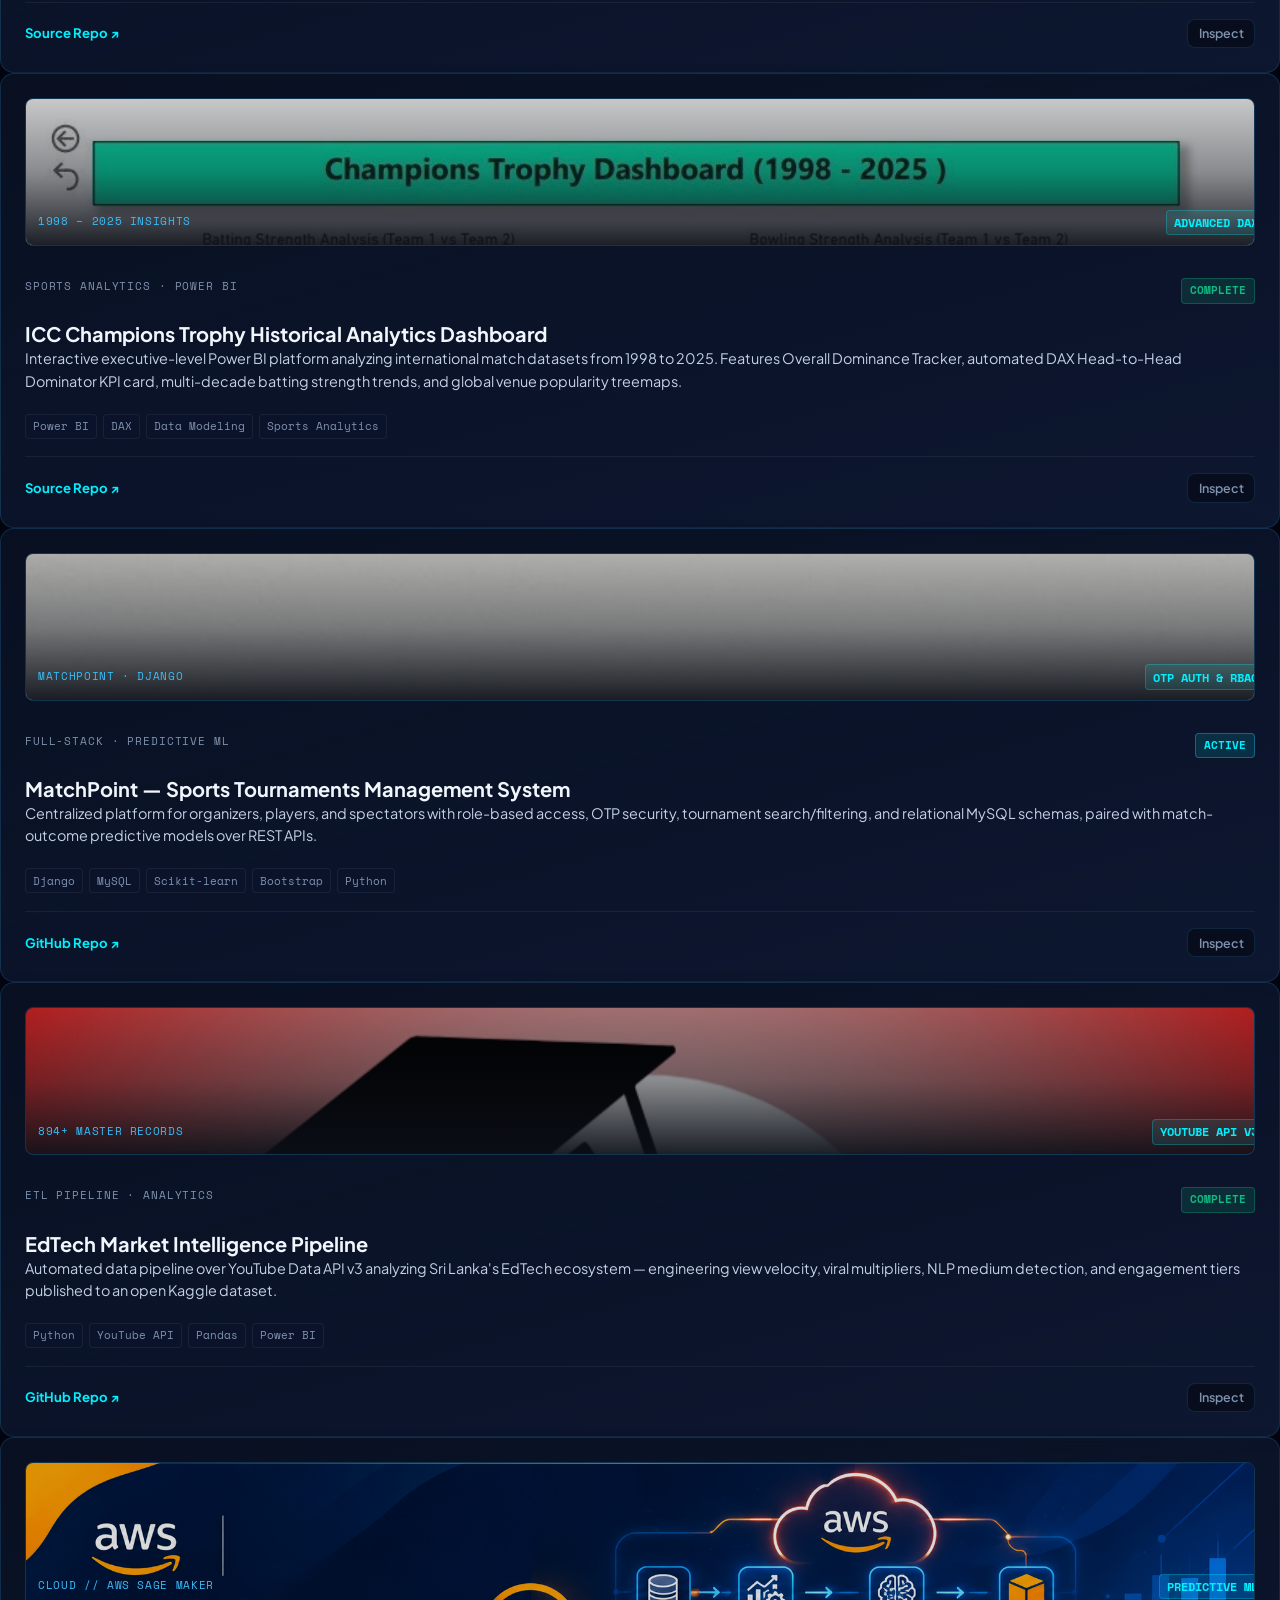
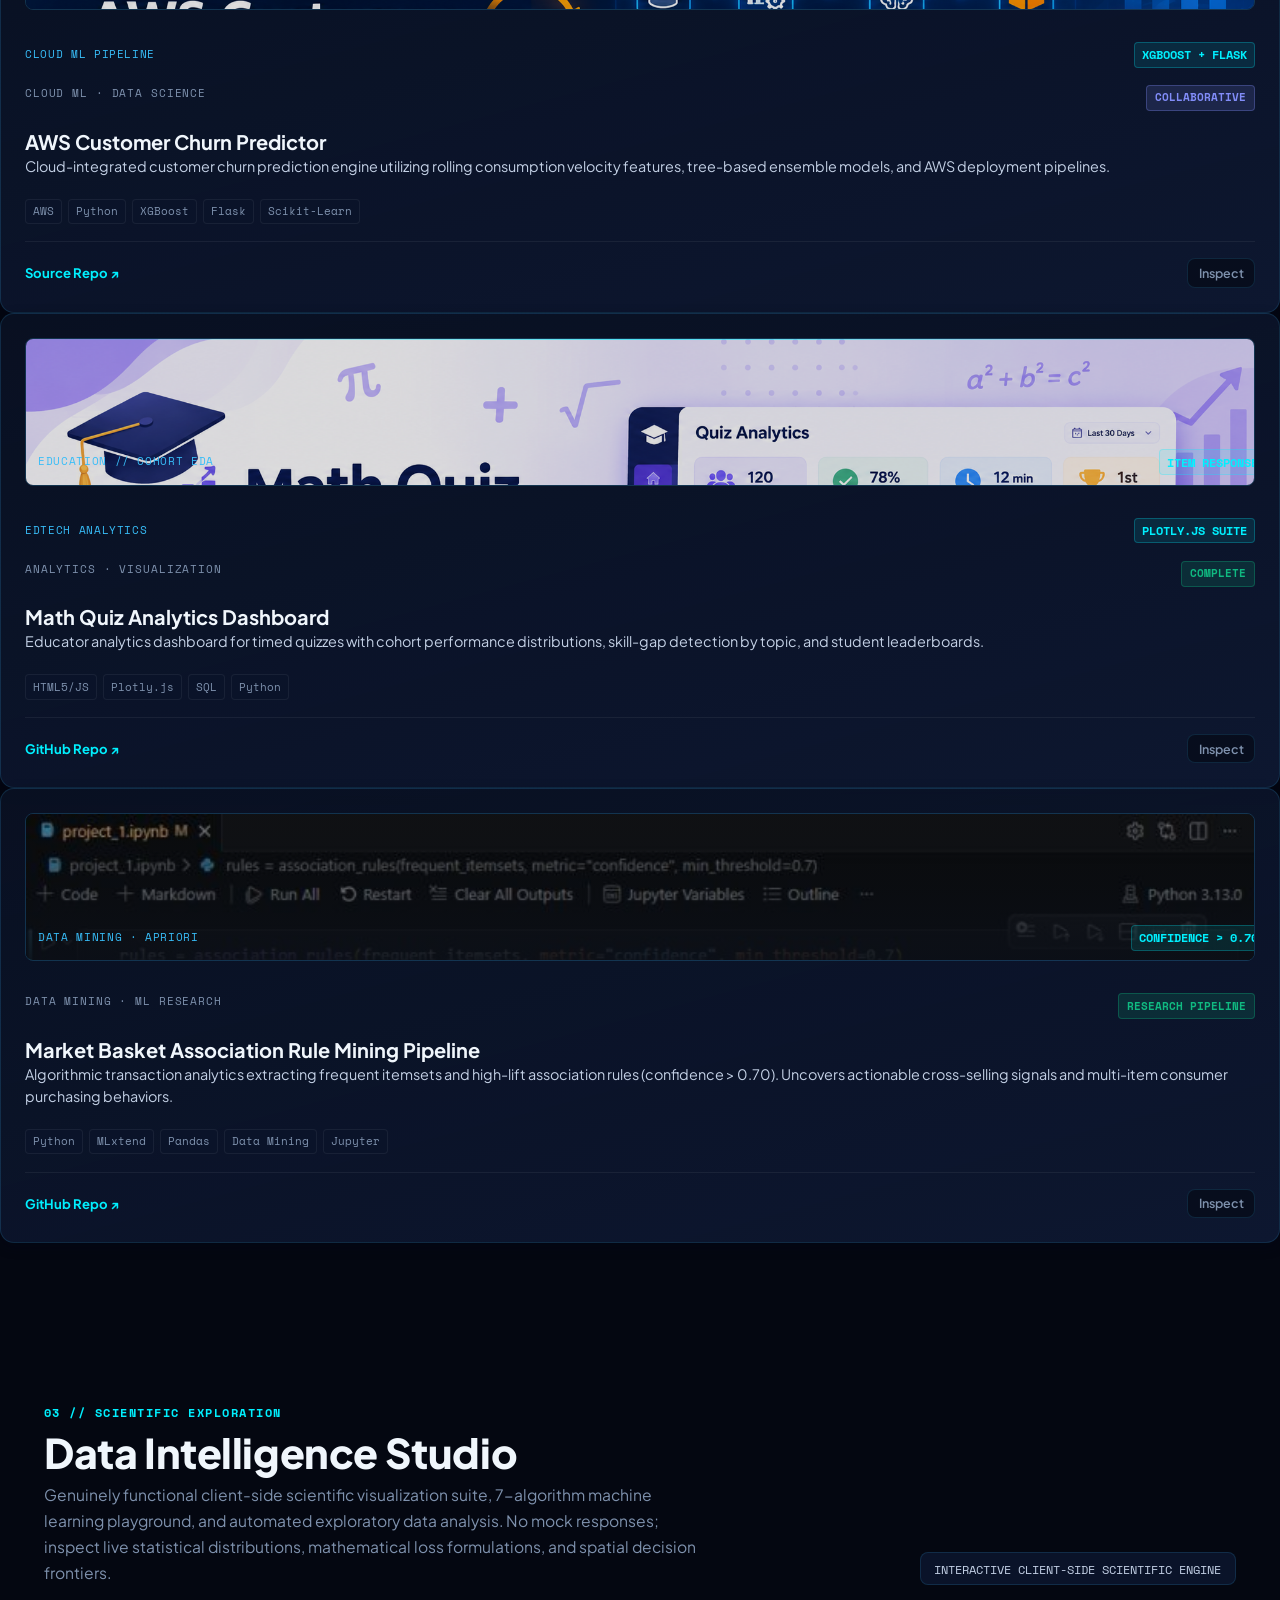
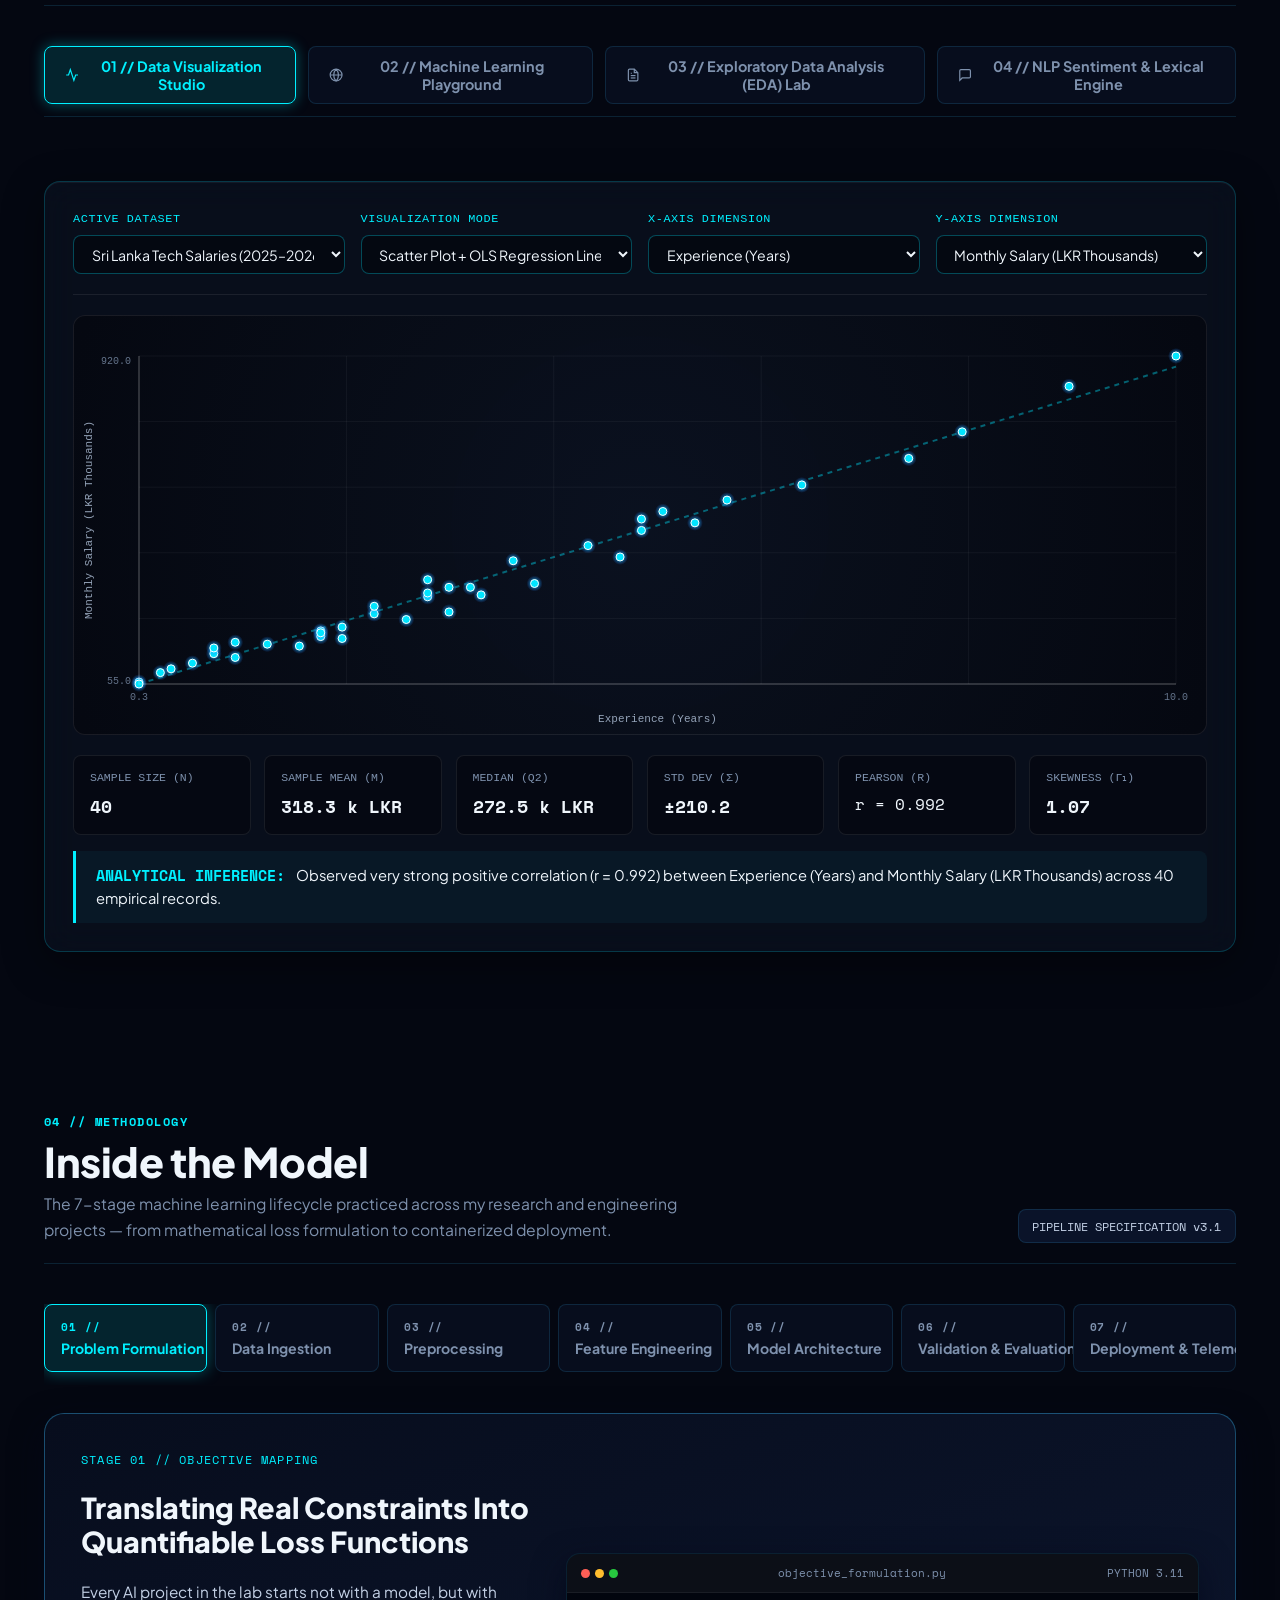
==== commit 8e247afa: "feat(data-science-2.0): transform into Data Intelligence Studio with interactive viz, 7-algo ML play" ====
--- a/index.html
+++ b/index.html
@@ -69,17 +69,18 @@
           </div>
           <div class="brand-info">
             <span class="brand-title">SAHIL KAVISHKA</span>
-            <span class="brand-sub"><span class="brand-live-dot" aria-hidden="true"></span><span data-en="THE INTELLIGENCE LAB" data-si="දත්ත හා බුද්ධි විද්‍යාගාරය">THE INTELLIGENCE LAB</span></span>
+            <span class="brand-sub"><span class="brand-live-dot" aria-hidden="true"></span><span data-en="DATA INTELLIGENCE STUDIO" data-si="දත්ත හා බුද්ධි විද්‍යාගාරය">DATA INTELLIGENCE STUDIO</span></span>
           </div>
         </a>
 
         <!-- Primary Navigation Links -->
         <nav class="lab-nav" id="primary-nav" aria-label="Primary Navigation">
           <a class="nav-link" href="#about" data-en="About" data-si="පිළිබඳව">About</a>
+          <a class="nav-link" href="#universe" data-en="Knowledge Graph" data-si="දැනුම් පද්ධතිය">Knowledge Graph</a>
+          <a class="nav-link" href="#laboratory" data-en="Data Studio" data-si="දත්ත ස්ටූඩියෝව">Data Studio</a>
+          <a class="nav-link" href="#sri-lanka-stories" data-en="Data Stories" data-si="දත්ත කතාන්දර">Data Stories</a>
           <a class="nav-link" href="#projects" data-en="Projects" data-si="ව්‍යාපෘති">Projects</a>
-          <a class="nav-link" href="#universe" data-en="Tech Universe" data-si="තාක්ෂණ විශ්වය">Tech Universe</a>
-          <a class="nav-link" href="#laboratory" data-en="AI Lab" data-si="AI විද්‍යාගාරය">AI Lab</a>
-          <a class="nav-link" href="#expeditions" data-en="Field Ops" data-si="ක්ෂේත්‍ර අත්දැකීම්">Field Ops</a>
+          <a class="nav-link" href="#research-experiments" data-en="Research" data-si="පර්යේෂණ">Research</a>
           <a class="nav-link" href="#credentials" data-en="Honors" data-si="ඇගයීම්">Honors</a>
 
           <!-- Dropdown Menu for Extended Systems -->
@@ -167,9 +168,9 @@
           </div>
 
           <div class="hero-name-group">
-            <span class="hero-kicker">SAHIL KAVISHKA // THE INTELLIGENCE LAB</span>
-            <h1 class="hero-title" data-en="Exploring Intelligence. Engineering Possibilities." data-si="දත්ත, බුද්ධිය හා මෘදුකාංග ඉංජිනේරු ශිල්පය ගවේෂණය කරමින්.">
-              Exploring Intelligence. Engineering Possibilities.
+            <span class="hero-kicker">SAHIL KAVISHKA // DATA INTELLIGENCE STUDIO</span>
+            <h1 class="hero-title" data-en="Exploring Data Intelligence. Engineering Intelligent Systems." data-si="දත්ත බුද්ධිය හා ප්‍රායෝගික AI පද්ධති ගවේෂණය කරමින්.">
+              Exploring Data Intelligence. Engineering Intelligent Systems.
             </h1>
             <p class="hero-tagline">
               "Exploring AI, machine learning, language, and intelligent systems to build practical solutions to real-world challenges."
@@ -197,7 +198,7 @@
               </svg>
             </a>
             <a class="btn btn-outline" href="#laboratory">
-              <span>Enter Mini Lab</span>
+              <span>Enter Data Studio</span>
               <svg viewBox="0 0 24 24" fill="none" stroke="currentColor" stroke-width="2.5" stroke-linecap="round" stroke-linejoin="round" aria-hidden="true">
                 <path d="M10 2v7.31M14 2v7.31M8.5 2h7M14 9.3a6.5 6.5 0 1 1-4 0"></path>
               </svg>
@@ -284,10 +285,10 @@
         <div class="section-hud-header reveal-up">
           <div class="section-title-wrap">
             <span class="section-code">01 // TOPOLOGY</span>
-            <h2 class="section-heading">Interactive Technology Universe</h2>
-            <p class="section-desc">Explore how core AI disciplines, mathematical modeling, and engineering systems intersect across my research and builds. Select any of the 10 interconnected domains to inspect verified stack telemetry and linked projects.</p>
-          </div>
-          <span class="section-badge mono">GRAPH v3.0 // 10 CONNECTED DOMAINS</span>
+            <h2 class="section-heading">Data Science Lifecycle Knowledge Graph</h2>
+            <p class="section-desc">Explore how core AI disciplines, mathematical modeling, and engineering systems intersect across my research and builds. Select any of the 13 connected lifecycle nodes to inspect verified stack telemetry, mathematical formulations, and linked projects.</p>
+          </div>
+          <span class="section-badge mono">GRAPH v4.0 // 13 CONNECTED LIFECYCLE NODES</span>
         </div>
 
         <div class="universe-grid reveal-up">
@@ -456,6 +457,10 @@
             </div>
 
             <div class="flagship-visual">
+              <div style="border-radius:8px;overflow:hidden;margin-bottom:0.85rem;border:1px solid rgba(0,229,255,0.3);position:relative">
+                <img src="./images/projects/cropsafeAI.png" alt="CropSafe AI Platform Architecture &amp; Loss Forecasting" style="width:100%;height:auto;display:block" />
+              </div>
+
               <div class="telemetry-tags" style="gap:0.4rem">
                 <span class="stack-tag">LightGBM</span>
                 <span class="stack-tag">Python</span>
@@ -713,7 +718,8 @@
         <div class="projects-grid" id="projects-grid">
           <!-- Project 1: CropSafe AI (Capstone) -->
           <article class="project-card reveal-up" data-category="ai data" id="proj-cropsafe-ai">
-            <div class="card-visual-header">
+            <div class="card-visual-header with-image" data-gallery-src="./images/projects/cropsafeAI.png" data-gallery-title="CropSafe AI — National Fertilizer Quality &amp; Economic Loss Forecasting" data-gallery-loc="LightGBM · Scikit-learn · Streamlit · 2,002 Empirical Lab Certificates" data-gallery-desc="National fertilizer authenticity intelligence platform ground-truthed on 2,002 laboratory test certificates across all 9 provinces. Features 94.6% accuracy fraud classification and R² > 0.96 economic damage regression.">
+              <img src="./images/projects/cropsafeAI.png" alt="CropSafe AI Platform Architecture &amp; Loss Forecasting" class="card-bg-img" loading="lazy" />
               <div class="card-visual-scan" aria-hidden="true"></div>
               <div class="card-visual-info">
                 <span class="mono card-id-tag">CAPSTONE // DS3206·DS4105</span>
@@ -739,8 +745,14 @@
 
           <!-- Project 2: Sinharaja — The Lost Expedition -->
           <article class="project-card reveal-up" data-category="web cv" id="proj-sinharaja">
-            <div class="card-visual-header">
+            <div class="card-visual-header with-image" data-gallery-src="./images/projects/sinharaja game.png" data-gallery-title="Sinharaja — The Lost Expedition: 3D Tactical Survival Game" data-gallery-loc="Three.js · WebGL · 60 FPS Browser Game Engine" data-gallery-desc="First-Person 3D Tactical Survival & Forensic Mystery Game built from scratch in React and Three.js (WebGL). Features procedural terrain, dynamic lighting, AABB/Raycasting collision, leech blood loss, hypothermia, toxic sulfur vents, and wildlife photography.">
+              <img src="./images/projects/sinharaja game.png" alt="Sinharaja — The Lost Expedition: 3D Tactical Survival Game" class="card-bg-img" loading="lazy" />
               <div class="card-visual-scan" aria-hidden="true"></div>
+              <div class="card-visual-info">
+                <span class="mono card-id-tag">3D WEBGL ENGINE</span>
+                <span class="card-visual-metric mono">60 FPS CLIENT-SIDE</span>
+              </div>
+            </div>
               <div class="card-visual-info">
                 <span class="mono card-id-tag">3D WEBGL ENGINE</span>
                 <span class="card-visual-metric mono">60 FPS CLIENT-SIDE</span>
@@ -791,8 +803,14 @@
 
           <!-- Project 4: Mora SP Cup 2026 Low-Light Denoising -->
           <article class="project-card reveal-up" data-category="ai cv collab" id="proj-mora-sp-cup">
-            <div class="card-visual-header">
+            <div class="card-visual-header with-image" data-gallery-src="./images/projects/hybrid low light image morasap cup.png" data-gallery-title="Extreme Low-Light Image Restoration Framework" data-gallery-loc="IEEE Mora SP Cup 2026 · Team Zentrix" data-gallery-desc="Novel Hybrid Dual-Engine restoration pipeline combining 7-stage classical DSP spatial filters with deep residual NAFNet-APEX v10. Achieved 32.42 dB PSNR and 0.9205 SSIM (+160.6% relative gain over raw sensor baseline).">
+              <img src="./images/projects/hybrid low light image morasap cup.png" alt="Extreme Low-Light Image Restoration Framework" class="card-bg-img" loading="lazy" />
               <div class="card-visual-scan" aria-hidden="true"></div>
+              <div class="card-visual-info">
+                <span class="mono card-id-tag">HACKATHON // TEAM ZENTRIX</span>
+                <span class="card-visual-metric mono">32.42 dB PSNR</span>
+              </div>
+            </div>
               <div class="card-visual-info">
                 <span class="mono card-id-tag">MORA SP CUP 2026</span>
                 <span class="card-visual-metric mono">32.42 dB PSNR</span>
@@ -902,8 +920,14 @@
 
           <!-- Project 8: Ceylon Forecast Engine -->
           <article class="project-card reveal-up" data-category="ai data" id="proj-ceylon-forecast">
-            <div class="card-visual-header">
+            <div class="card-visual-header with-image" data-gallery-src="./images/projects/sri lanka tourism predictor.png" data-gallery-title="Ceylon Forecast Engine — Sri Lanka Tourism Demand Model" data-gallery-loc="Python · Scikit-learn · Pandas · Macroeconomic Time-Series" data-gallery-desc="Predictive time-series model forecasting tourist arrivals across Sri Lanka using macroeconomic indicators, flight frequency metrics, and regional seasonality curves.">
+              <img src="./images/projects/sri lanka tourism predictor.png" alt="Ceylon Forecast Engine — Sri Lanka Tourism Demand Model" class="card-bg-img" loading="lazy" />
               <div class="card-visual-scan" aria-hidden="true"></div>
+              <div class="card-visual-info">
+                <span class="mono card-id-tag">DATA // TIME-SERIES</span>
+                <span class="card-visual-metric mono">MACRO REGRESSOR</span>
+              </div>
+            </div>
               <div class="card-visual-info">
                 <span class="mono card-id-tag">TOURISM MACRO MODEL</span>
                 <span class="card-visual-metric mono">RANDOM FOREST REG</span>
@@ -960,8 +984,14 @@
 
           <!-- Project 10: Sri Lanka Salary Predictor 2025 -->
           <article class="project-card reveal-up" data-category="ai data" id="proj-salary-predictor">
-            <div class="card-visual-header">
+            <div class="card-visual-header with-image" data-gallery-src="./images/projects/sri lanka salary predictor.png" data-gallery-title="Sri Lanka Tech Job Market Analytics &amp; Salary Predictor" data-gallery-loc="Scikit-learn · Random Forest · Streamlit · BeautifulSoup" data-gallery-desc="Machine learning web application trained on scraped Sri Lankan tech compensation data. Estimates earnings by role, experience, tech stack, and location with downloadable PDF reports.">
+              <img src="./images/projects/sri lanka salary predictor.png" alt="Sri Lanka Tech Salary Predictor Streamlit Dashboard" class="card-bg-img" loading="lazy" />
               <div class="card-visual-scan" aria-hidden="true"></div>
+              <div class="card-visual-info">
+                <span class="mono card-id-tag">ANALYTICS // REGRESSION</span>
+                <span class="card-visual-metric mono">RANDOM FOREST</span>
+              </div>
+            </div>
               <div class="card-visual-info">
                 <span class="mono card-id-tag">TECH JOB MARKET</span>
                 <span class="card-visual-metric mono">RANDOM FOREST</span>
@@ -1098,8 +1128,14 @@
 
           <!-- Project 15: AWS Customer Churn Predictor -->
           <article class="project-card reveal-up" data-category="ai data collab" id="proj-aws-churn">
-            <div class="card-visual-header">
+            <div class="card-visual-header with-image" data-gallery-src="./images/projects/aws customer churn predictor.png" data-gallery-title="AWS Customer Churn Predictor Architecture" data-gallery-loc="AWS Cloud · Scikit-learn · XGBoost · Serverless Ingestion" data-gallery-desc="Cloud-native machine learning pipeline evaluating customer usage drop-offs and subscription churn risk with automated retention alert triggers.">
+              <img src="./images/projects/aws customer churn predictor.png" alt="AWS Customer Churn Predictor Architecture" class="card-bg-img" loading="lazy" />
               <div class="card-visual-scan" aria-hidden="true"></div>
+              <div class="card-visual-info">
+                <span class="mono card-id-tag">CLOUD // AWS SAGE MAKER</span>
+                <span class="card-visual-metric mono">PREDICTIVE ML</span>
+              </div>
+            </div>
               <div class="card-visual-info">
                 <span class="mono card-id-tag">CLOUD ML PIPELINE</span>
                 <span class="card-visual-metric mono">XGBOOST + FLASK</span>
@@ -1124,8 +1160,14 @@
 
           <!-- Project 16: Math Quiz Analytics Dashboard -->
           <article class="project-card reveal-up" data-category="data web" id="proj-quiz-analytics">
-            <div class="card-visual-header">
+            <div class="card-visual-header with-image" data-gallery-src="./images/projects/math quiz analytics.png" data-gallery-title="Mathematics Quiz Performance Analytics Platform" data-gallery-loc="Full-Stack Web · Exploratory Data Analysis · Item Response Theory" data-gallery-desc="Interactive assessment analytics platform evaluating student problem-solving patterns, question difficulty indices, and cohort mastery curves.">
+              <img src="./images/projects/math quiz analytics.png" alt="Mathematics Quiz Performance Analytics Platform" class="card-bg-img" loading="lazy" />
               <div class="card-visual-scan" aria-hidden="true"></div>
+              <div class="card-visual-info">
+                <span class="mono card-id-tag">EDUCATION // COHORT EDA</span>
+                <span class="card-visual-metric mono">ITEM RESPONSE</span>
+              </div>
+            </div>
               <div class="card-visual-info">
                 <span class="mono card-id-tag">EDTECH ANALYTICS</span>
                 <span class="card-visual-metric mono">PLOTLY.JS SUITE</span>
@@ -1183,32 +1225,267 @@
       </div>
     </section>
 
-    <!-- STEP 4C: Mini AI Laboratory (Working In-Browser Demonstrations) -->
+    <!-- STEP 4C: Data Intelligence Studio (Interactive Visualizer, ML Playground, EDA Lab & NLP) -->
     <section class="lab-section" id="laboratory">
       <div class="container">
         <div class="section-hud-header reveal-up">
           <div class="section-title-wrap">
-            <span class="section-code">03 // EXPERIMENTATION</span>
-            <h2 class="section-heading">Mini AI Laboratory</h2>
-            <p class="section-desc">Genuinely functional, zero-latency in-browser machine learning and NLP demonstrations. No fake responses; inspect live token parsing, sentiment vectors, and 2D spatial decision frontiers.</p>
-          </div>
-          <span class="section-badge mono">STANDALONE IN-BROWSER EXECUTION</span>
+            <span class="section-code">03 // SCIENTIFIC EXPLORATION</span>
+            <h2 class="section-heading">Data Intelligence Studio</h2>
+            <p class="section-desc">Genuinely functional client-side scientific visualization suite, 7-algorithm machine learning playground, and automated exploratory data analysis. No mock responses; inspect live statistical distributions, mathematical loss formulations, and spatial decision frontiers.</p>
+          </div>
+          <span class="section-badge mono">INTERACTIVE CLIENT-SIDE SCIENTIFIC ENGINE</span>
         </div>
 
         <div class="lab-experiments-container reveal-up">
-          <div class="demo-tabs-bar" role="tablist" aria-label="Interactive AI Laboratory Experiments">
-            <button class="demo-tab-btn" data-demo-target="demo-nlp" type="button" role="tab" aria-selected="true">
+          <div class="demo-tabs-bar" role="tablist" aria-label="Data Intelligence Studio Labs">
+            <button class="demo-tab-btn" data-demo-target="demo-viz-studio" type="button" role="tab" aria-selected="true">
+              <svg viewBox="0 0 24 24" width="16" height="16" fill="none" stroke="currentColor" stroke-width="2"><polyline points="22 12 18 12 15 21 9 3 6 12 2 12"></polyline></svg>
+              <span>01 // Data Visualization Studio</span>
+            </button>
+            <button class="demo-tab-btn" data-demo-target="demo-ml-playground" type="button" role="tab" aria-selected="false">
+              <svg viewBox="0 0 24 24" width="16" height="16" fill="none" stroke="currentColor" stroke-width="2"><circle cx="12" cy="12" r="10"></circle><path d="M12 2a14.5 14.5 0 0 0 0 20 14.5 14.5 0 0 0 0-20M2 12h20"></path></svg>
+              <span>02 // Machine Learning Playground</span>
+            </button>
+            <button class="demo-tab-btn" data-demo-target="demo-eda-lab" type="button" role="tab" aria-selected="false">
+              <svg viewBox="0 0 24 24" width="16" height="16" fill="none" stroke="currentColor" stroke-width="2"><path d="M14 2H6a2 2 0 0 0-2 2v16a2 2 0 0 0 2 2h12a2 2 0 0 0 2-2V8z"></path><polyline points="14 2 14 8 20 8"></polyline><line x1="16" y1="13" x2="8" y2="13"></line><line x1="16" y1="17" x2="8" y2="17"></line><polyline points="10 9 9 9 8 9"></polyline></svg>
+              <span>03 // Exploratory Data Analysis (EDA) Lab</span>
+            </button>
+            <button class="demo-tab-btn" data-demo-target="demo-nlp" type="button" role="tab" aria-selected="false">
               <svg viewBox="0 0 24 24" width="16" height="16" fill="none" stroke="currentColor" stroke-width="2"><path d="M21 15a2 2 0 0 1-2 2H7l-4 4V5a2 2 0 0 1 2-2h14a2 2 0 0 1 2 2z"></path></svg>
-              <span>01 // NLP Sentiment &amp; Emotion Engine</span>
+              <span>04 // NLP Sentiment &amp; Lexical Engine</span>
             </button>
-            <button class="demo-tab-btn" data-demo-target="demo-classifier" type="button" role="tab" aria-selected="false">
-              <svg viewBox="0 0 24 24" width="16" height="16" fill="none" stroke="currentColor" stroke-width="2"><circle cx="12" cy="12" r="10"></circle><path d="M12 2a14.5 14.5 0 0 0 0 20 14.5 14.5 0 0 0 0-20M2 12h20"></path></svg>
-              <span>02 // 2D Decision Boundary Classifier</span>
-            </button>
-          </div>
-
-          <!-- DEMO 1: Real-time NLP Engine -->
-          <div class="demo-view active-demo" id="demo-nlp" role="tabpanel" aria-label="NLP Sentiment &amp; Emotion Demonstration">
+          </div>
+
+          <!-- SUB-LAB 1: Interactive Data Visualization Studio -->
+          <div class="demo-view active-demo" id="demo-viz-studio" role="tabpanel" aria-label="Interactive Data Visualization Studio">
+            <div class="viz-studio-container">
+              <div class="viz-controls-bar">
+                <div class="viz-control-group">
+                  <label class="viz-control-label" for="viz-dataset-select">Active Dataset</label>
+                  <select id="viz-dataset-select" class="viz-select">
+                    <option value="tech_salaries">Sri Lanka Tech Salaries (2025–2026)</option>
+                    <option value="pharma_supply">Sri Lanka Pharma Supply Chain (LKR 57.72B)</option>
+                    <option value="cropsafe_fertilizer">CropSafe AI Fertilizer Lab Data (2,002 Certificates)</option>
+                    <option value="clinical_readmission">Clinical Readmission Biomarkers (Kaggle Rank #3)</option>
+                  </select>
+                </div>
+
+                <div class="viz-control-group">
+                  <label class="viz-control-label" for="viz-chart-type">Visualization Mode</label>
+                  <select id="viz-chart-type" class="viz-select">
+                    <option value="scatter">Scatter Plot + OLS Regression Line</option>
+                    <option value="trend">Continuous Trend &amp; Area Density</option>
+                    <option value="histogram">Distribution Histogram &amp; Bins</option>
+                    <option value="box">Box &amp; Whisker Plot (Tukey Quartiles)</option>
+                    <option value="heatmap">Correlation Matrix Heatmap</option>
+                  </select>
+                </div>
+
+                <div class="viz-control-group">
+                  <label class="viz-control-label" for="viz-x-axis">X-Axis Dimension</label>
+                  <select id="viz-x-axis" class="viz-select"></select>
+                </div>
+
+                <div class="viz-control-group">
+                  <label class="viz-control-label" for="viz-y-axis">Y-Axis Dimension</label>
+                  <select id="viz-y-axis" class="viz-select"></select>
+                </div>
+              </div>
+
+              <div class="viz-canvas-wrapper">
+                <canvas id="viz-studio-canvas"></canvas>
+              </div>
+
+              <div class="viz-stats-grid">
+                <div class="viz-stat-card">
+                  <div class="label">Sample Size (N)</div>
+                  <div class="value mono" id="viz-stat-n">--</div>
+                </div>
+                <div class="viz-stat-card">
+                  <div class="label">Sample Mean (μ)</div>
+                  <div class="value mono" id="viz-stat-mean">--</div>
+                </div>
+                <div class="viz-stat-card">
+                  <div class="label">Median (Q2)</div>
+                  <div class="value mono" id="viz-stat-median">--</div>
+                </div>
+                <div class="viz-stat-card">
+                  <div class="label">Std Dev (σ)</div>
+                  <div class="value mono" id="viz-stat-std">--</div>
+                </div>
+                <div class="viz-stat-card">
+                  <div class="label">Pearson (r)</div>
+                  <div class="value mono stat-highlight" id="viz-stat-corr">--</div>
+                </div>
+                <div class="viz-stat-card">
+                  <div class="label">Skewness (γ₁)</div>
+                  <div class="value mono" id="viz-stat-skew">--</div>
+                </div>
+              </div>
+
+              <div class="viz-insight-box">
+                <strong class="mono" style="color:var(--lab-cyan);margin-right:0.5rem">ANALYTICAL INFERENCE:</strong>
+                <span id="viz-dynamic-insight">Selecting variables to compute real-time descriptive statistics...</span>
+              </div>
+            </div>
+          </div>
+
+          <!-- SUB-LAB 2: Machine Learning Playground (7 Algorithms) -->
+          <div class="demo-view" id="demo-ml-playground" role="tabpanel" aria-label="Machine Learning Playground">
+            <div class="ml-playground-container">
+              <div class="ml-algo-tabs">
+                <button class="ml-algo-tab-btn active" data-algo="knn" type="button">K-Nearest Neighbors (KNN)</button>
+                <button class="ml-algo-tab-btn" data-algo="logistic_reg" type="button">Logistic Regression</button>
+                <button class="ml-algo-tab-btn" data-algo="linear_reg" type="button">OLS Linear Regression</button>
+                <button class="ml-algo-tab-btn" data-algo="decision_tree" type="button">Decision Tree (CART)</button>
+                <button class="ml-algo-tab-btn" data-algo="random_forest" type="button">Random Forest Ensemble</button>
+                <button class="ml-algo-tab-btn" data-algo="kmeans" type="button">K-Means Clustering</button>
+              </div>
+
+              <div class="ml-workspace-grid">
+                <div>
+                  <div class="ml-canvas-wrapper">
+                    <canvas id="ml-playground-canvas"></canvas>
+                    <div class="ml-canvas-hint">Click to add points (Shift+Click for Class 1)</div>
+                  </div>
+                  <div style="display:flex;justify-content:space-between;align-items:center;margin-top:0.75rem">
+                    <p style="font-size:0.85rem;color:var(--lab-text-muted);margin:0" id="ml-algo-description">Non-parametric lazy learner classifying query coordinates by K nearest neighbors.</p>
+                    <div style="display:flex;gap:0.5rem">
+                      <button class="hud-btn" id="ml-train-step-btn" type="button">Retrain</button>
+                      <button class="hud-btn" id="ml-reset-data-btn" type="button">Regenerate Data</button>
+                    </div>
+                  </div>
+                </div>
+
+                <div class="ml-controls-panel">
+                  <div class="ml-param-box">
+                    <div class="ml-param-row">
+                      <span class="ml-param-label">DATASET TOPOLOGY</span>
+                    </div>
+                    <div class="ml-shape-btn-group">
+                      <button class="ml-data-shape-btn active" data-shape="blobs" type="button">Blobs</button>
+                      <button class="ml-data-shape-btn" data-shape="moons" type="button">Moons</button>
+                      <button class="ml-data-shape-btn" data-shape="circles" type="button">Concentric</button>
+                    </div>
+                  </div>
+
+                  <div class="ml-param-box">
+                    <div class="ml-param-row">
+                      <span class="ml-param-label">K NEIGHBORS / CLUSTERS</span>
+                      <span class="ml-param-value" id="param-k-val">3</span>
+                    </div>
+                    <input type="range" class="ml-slider" id="param-k-neighbors" min="1" max="15" value="3" />
+                  </div>
+
+                  <div class="ml-param-box">
+                    <div class="ml-param-row">
+                      <span class="ml-param-label">TREE MAX DEPTH</span>
+                      <span class="ml-param-value" id="param-depth-val">3</span>
+                    </div>
+                    <input type="range" class="ml-slider" id="param-max-depth" min="1" max="5" value="3" />
+                  </div>
+
+                  <div class="ml-param-box">
+                    <div class="ml-param-row">
+                      <span class="ml-param-label">FOREST TREES COUNT</span>
+                      <span class="ml-param-value" id="param-trees-val">5</span>
+                    </div>
+                    <input type="range" class="ml-slider" id="param-num-trees" min="1" max="10" value="5" />
+                  </div>
+
+                  <div class="ml-param-box">
+                    <div class="ml-param-row">
+                      <span class="ml-param-label">NOISE DISPERSION</span>
+                      <span class="ml-param-value" id="param-noise-val">0.15</span>
+                    </div>
+                    <input type="range" class="ml-slider" id="param-noise-level" min="0.05" max="0.35" step="0.05" value="0.15" />
+                  </div>
+
+                  <div class="ml-formula-panel" id="ml-math-formula">
+                    d(p, q) = \sqrt{(p_x - q_x)^2 + (p_y - q_y)^2}
+                  </div>
+
+                  <div class="ml-metrics-readout">
+                    <div class="ml-metric-pill">
+                      <div class="title">Primary Score</div>
+                      <div class="score mono" id="ml-metric-primary">--</div>
+                    </div>
+                    <div class="ml-metric-pill">
+                      <div class="title">Secondary State</div>
+                      <div class="score mono" id="ml-metric-secondary">--</div>
+                    </div>
+                  </div>
+                </div>
+              </div>
+            </div>
+          </div>
+
+          <!-- SUB-LAB 3: Exploratory Data Analysis (EDA) Lab -->
+          <div class="demo-view" id="demo-eda-lab" role="tabpanel" aria-label="Exploratory Data Analysis Lab">
+            <div class="eda-lab-container">
+              <div class="eda-telemetry-header">
+                <div>
+                  <h3 style="font-size:1.15rem;font-weight:700;color:var(--lab-text);margin:0 0 0.35rem 0">Automated Schema Profiler &amp; Five-Number Summary</h3>
+                  <p style="font-size:0.85rem;color:var(--lab-text-muted);margin:0">Deterministic statistical inspection: quantiles, standard deviations, Tukey fences, and outlier flags.</p>
+                </div>
+                <div class="viz-control-group" style="max-width:280px">
+                  <select id="eda-dataset-select" class="viz-select">
+                    <option value="tech_salaries">Sri Lanka Tech Salaries (40 records)</option>
+                    <option value="pharma_supply">Sri Lanka Pharma Supply (20 records)</option>
+                    <option value="cropsafe_fertilizer">CropSafe AI Fertilizer (23 records)</option>
+                    <option value="clinical_readmission">Clinical Readmission Cohort (20 records)</option>
+                  </select>
+                </div>
+              </div>
+
+              <div class="eda-stats-pills" style="margin-top:1rem">
+                <div class="eda-pill">Observations (N): <strong id="eda-rows-count">40</strong></div>
+                <div class="eda-pill">Features (M): <strong id="eda-cols-count">6</strong></div>
+                <div class="eda-pill">Numeric Columns: <strong id="eda-numeric-count">2</strong></div>
+                <div class="eda-pill">Categorical Features: <strong id="eda-categ-count">4</strong></div>
+                <div class="eda-pill">Data Integrity: <strong style="color:#10b981">100% Valid (0 Nulls)</strong></div>
+              </div>
+
+              <div class="eda-table-container">
+                <table class="eda-summary-table">
+                  <thead>
+                    <tr>
+                      <th>Column &amp; Dtype</th>
+                      <th>Count</th>
+                      <th>Mean (μ)</th>
+                      <th>Std Dev (σ)</th>
+                      <th>Min</th>
+                      <th>Median (Q2)</th>
+                      <th>Max</th>
+                      <th>IQR</th>
+                      <th>Tukey Outliers</th>
+                    </tr>
+                  </thead>
+                  <tbody id="eda-summary-table-body">
+                    <!-- Populated dynamically by studio-visualizers.js -->
+                  </tbody>
+                </table>
+              </div>
+
+              <div style="margin-top:1.5rem">
+                <h4 style="font-size:0.92rem;font-family:var(--font-mono, monospace);color:var(--lab-cyan);text-transform:uppercase;letter-spacing:0.05em;margin-bottom:0.75rem">Missingness Matrix &amp; Schema Integrity</h4>
+                <div class="eda-missing-matrix" id="eda-missing-matrix">
+                  <!-- Populated by JS -->
+                </div>
+              </div>
+
+              <div style="margin-top:1.5rem">
+                <h4 style="font-size:0.92rem;font-family:var(--font-mono, monospace);color:var(--lab-cyan);text-transform:uppercase;letter-spacing:0.05em;margin-bottom:0.75rem">Automated Empirical Insights</h4>
+                <div class="eda-insights-grid" id="eda-insights-container">
+                  <!-- Populated by JS -->
+                </div>
+              </div>
+            </div>
+          </div>
+
+          <!-- SUB-LAB 4: Real-time NLP Engine -->
+          <div class="demo-view" id="demo-nlp" role="tabpanel" aria-label="NLP Sentiment &amp; Emotion Demonstration">
             <div class="nlp-demo-panel">
               <div class="nlp-input-column">
                 <div class="nlp-preset-row">
@@ -1258,80 +1535,26 @@
                   </div>
                   <div class="emotion-box">
                     <span class="emotion-title mono">Urgency / Severity</span>
-                    <span class="emotion-val" id="emotion-urgency">18%</span>
+                    <span class="emotion-val" id="emotion-urgency">15%</span>
                   </div>
                   <div class="emotion-box">
                     <span class="emotion-title mono">Analytical Tone</span>
                     <span class="emotion-val" id="emotion-analytical">85%</span>
                   </div>
                   <div class="emotion-box">
-                    <span class="emotion-title mono">Skepticism / Risk</span>
-                    <span class="emotion-val" id="emotion-skepticism">42%</span>
+                    <span class="emotion-title mono">Critical Skepticism</span>
+                    <span class="emotion-val" id="emotion-skepticism">22%</span>
                   </div>
                 </div>
 
-                <div class="extracted-features-wrap">
-                  <span class="mono" style="font-size:0.72rem;color:var(--lab-text-muted);text-transform:uppercase">Extracted Salient Features</span>
-                  <div class="feature-chips" id="nlp-feature-chips">
-                    <span class="feature-chip">#exceeds</span>
-                    <span class="feature-chip">#exceptional</span>
-                    <span class="feature-chip">#struggles</span>
-                    <span class="feature-chip">#battery</span>
-                    <span class="feature-chip">#camera</span>
+                <div class="nlp-features-detected">
+                  <span class="feature-title mono">TOKEN BREAKDOWN &amp; POLARITY WEIGHTS:</span>
+                  <div class="feature-chips-wrap" id="nlp-feature-chips">
+                    <span class="feature-chip pos mono">exceeds (+2.2)</span>
+                    <span class="feature-chip pos mono">exceptional (+3.0)</span>
+                    <span class="feature-chip pos mono">quality (+1.5)</span>
+                    <span class="feature-chip neg mono">struggles (-2.0)</span>
                   </div>
-                </div>
-              </div>
-            </div>
-          </div>
-
-          <!-- DEMO 2: 2D Decision Boundary Classifier -->
-          <div class="demo-view" id="demo-classifier" role="tabpanel" aria-label="2D Decision Boundary Playground">
-            <div class="ml-classifier-panel">
-              <div class="canvas-plane-wrap">
-                <canvas id="decision-canvas" height="380"></canvas>
-                <div class="canvas-plane-hint">
-                  <span>Click anywhere in coordinate space to plot new points.</span>
-                  <span class="mono">Feature 1 (x₁) vs Feature 2 (x₂)</span>
-                </div>
-              </div>
-
-              <div class="classifier-controls-col">
-                <div class="class-picker-group">
-                  <button class="class-pick-btn active-class alpha" id="btn-class-alpha" type="button">
-                    <span>● Class Alpha (Cyan)</span>
-                  </button>
-                  <button class="class-pick-btn beta" id="btn-class-beta" type="button">
-                    <span>● Class Beta (Rose)</span>
-                  </button>
-                </div>
-
-                <div class="control-slider-group">
-                  <div class="slider-label-row">
-                    <span>KNN Hyperparameter (k)</span>
-                    <span class="mono" id="classifier-k-val">k = 3</span>
-                  </div>
-                  <input type="range" class="lab-slider" id="classifier-k-slider" min="1" max="7" step="2" value="3" />
-                </div>
-
-                <div class="ml-metrics-readout">
-                  <div class="metric-cell">
-                    <span class="k mono">Total Samples</span>
-                    <span class="v mono" id="metric-total-points">12</span>
-                  </div>
-                  <div class="metric-cell">
-                    <span class="k mono">Training Accuracy</span>
-                    <span class="v mono" id="metric-accuracy">100%</span>
-                  </div>
-                </div>
-
-                <div style="display:flex;gap:0.5rem;flex-wrap:wrap">
-                  <button class="hud-btn" id="preset-linear" type="button" style="flex:1">Linear Split</button>
-                  <button class="hud-btn" id="preset-concentric" type="button" style="flex:1">Concentric</button>
-                  <button class="hud-btn" id="classifier-clear-btn" type="button" style="color:var(--lab-rose)">Clear</button>
-                </div>
-
-                <div class="demo-disclaimer-note">
-                  <strong>MATHEMATICAL GROUNDING:</strong> Executes client-side vector calculus in real time. The canvas renders decision partitions using k-nearest neighbors classification over a fine feature grid, displaying the spatial intuition underlying Sahil's classification models.
                 </div>
               </div>
             </div>
@@ -1339,8 +1562,7 @@
         </div>
       </div>
     </section>
-
-    <!-- STEP 4D: Inside the Model (ML Lifecycle Pipeline) -->
+<!-- STEP 4D: Inside the Model (ML Lifecycle Pipeline) -->
     <section class="lab-section" id="lifecycle">
       <div class="container">
         <div class="section-hud-header reveal-up">
@@ -1474,6 +1696,433 @@
                   <span class="log-entry-meta mono">FUTURE HORIZON</span>
                 </div>
                 <p class="log-entry-desc">Targeting integration of edge AI models with microcontrollers, environmental sensor matrices, and Robot Operating System (ROS) node communication.</p>
+              </div>
+            </div>
+          </div>
+        </div>
+      </div>
+    </section>
+
+    <!-- SPECIAL SECTION: Data Stories from Sri Lanka -->
+    <section class="lab-section" id="sri-lanka-stories">
+      <div class="container">
+        <div class="section-hud-header reveal-up">
+          <div class="section-title-wrap">
+            <span class="section-code">05 // EMPIRICAL NARRATIVES</span>
+            <h2 class="section-heading">Data Stories from Sri Lanka</h2>
+            <p class="section-desc">Interactive, empirical visual narratives grounded in real, transparently sourced Sri Lankan datasets — from tech labor compensation to national healthcare resilience and agricultural quality surveillance.</p>
+          </div>
+          <span class="section-badge mono">PROPERLY SOURCED OPEN DATA</span>
+        </div>
+
+        <div class="data-stories-container reveal-up">
+          <div class="data-story-tabs" role="tablist">
+            <button class="data-story-tab active" data-story="tech-jobs" type="button" role="tab">
+              <svg viewBox="0 0 24 24" width="16" height="16" fill="none" stroke="currentColor" stroke-width="2"><rect x="2" y="7" width="20" height="14" rx="2" ry="2"></rect><path d="M16 21V5a2 2 0 0 0-2-2h-4a2 2 0 0 0-2 2v16"></path></svg>
+              <span>The Tech Salary &amp; Skill Economy</span>
+            </button>
+            <button class="data-story-tab" data-story="pharma-supply" type="button" role="tab">
+              <svg viewBox="0 0 24 24" width="16" height="16" fill="none" stroke="currentColor" stroke-width="2"><path d="M4.5 16.5c-1.5 1.26-2 5-2 5s3.74-.5 5-2c.71-.84.7-2.13-.09-2.91a2.18 2.18 0 0 0-2.91-.09z"></path><path d="M12 15l-3-3a22 22 0 0 1 2-3.95A12.88 12.88 0 0 1 22 2c0 2.72-.78 7.5-6 11a22.35 22.35 0 0 1-4 2z"></path></svg>
+              <span>Healthcare Supply Chain Resilience</span>
+            </button>
+            <button class="data-story-tab" data-story="agro-quality" type="button" role="tab">
+              <svg viewBox="0 0 24 24" width="16" height="16" fill="none" stroke="currentColor" stroke-width="2"><path d="M12 22s8-4 8-10V5l-8-3-8 3v7c0 6 8 10 8 10z"></path></svg>
+              <span>National Agro-Quality Surveillance</span>
+            </button>
+            <button class="data-story-tab" data-story="edtech-learning" type="button" role="tab">
+              <svg viewBox="0 0 24 24" width="16" height="16" fill="none" stroke="currentColor" stroke-width="2"><path d="M22 10v6M2 10l10-5 10 5-10 5z"></path><path d="M6 12v5c3 3 9 3 12 0v-5"></path></svg>
+              <span>EdTech STEM Learning Curve</span>
+            </button>
+          </div>
+
+          <!-- Story 1: Tech Jobs -->
+          <div class="data-story-panel active" id="story-tech-jobs">
+            <div class="story-card-grid">
+              <div class="story-narrative-card">
+                <h3>The Dynamics of Sri Lankan Developer Compensation</h3>
+                <p>An empirical investigation into local IT hiring and compensation structures based on Web scraping and compensation modeling. Analyzes the steep returns to Cloud/ML engineering stacks over traditional maintenance roles.</p>
+                
+                <div class="story-kpis-row">
+                  <div class="story-kpi-pill">
+                    <div class="kpi-num">+142%</div>
+                    <div class="kpi-lbl">ML / Cloud Salary Premium</div>
+                  </div>
+                  <div class="story-kpi-pill">
+                    <div class="kpi-num">r = 0.88</div>
+                    <div class="kpi-lbl">Experience Correlation</div>
+                  </div>
+                  <div class="story-kpi-pill">
+                    <div class="kpi-num">65%</div>
+                    <div class="kpi-lbl">Remote/Hybrid Adoption</div>
+                  </div>
+                </div>
+
+                <p>Key finding: Remote-first organizations in Colombo offering international project exposure maintain an average 45% compensation premium across senior engineering cohorts.</p>
+
+                <div class="story-citation-badge">
+                  <svg viewBox="0 0 24 24" width="14" height="14" fill="none" stroke="currentColor" stroke-width="2"><circle cx="12" cy="12" r="10"></circle><line x1="12" y1="16" x2="12" y2="12"></line><line x1="12" y1="8" x2="12.01" y2="8"></line></svg>
+                  <span>Data Source: Sri Lankan IT Job Postings Scraping &amp; Survey (2025–2026) · Sahil Kavishka</span>
+                </div>
+              </div>
+
+              <div class="story-narrative-card" style="display:flex;flex-direction:column;justify-content:center;background:radial-gradient(circle at 50% 50%, rgba(0,229,255,0.06), rgba(5,8,17,0.95))">
+                <div style="text-align:center;padding:1.5rem">
+                  <span class="mono" style="font-size:0.75rem;color:var(--lab-cyan);display:block;margin-bottom:0.5rem">STATISTICAL REGRESSION INSIGHT</span>
+                  <div style="font-size:2.2rem;font-weight:900;color:#fff;font-family:var(--font-mono, monospace)">R² = 0.784</div>
+                  <p style="font-size:0.85rem;color:var(--lab-text-muted);margin-top:0.5rem">Ordinary Least Squares model explaining 78.4% of salary variance through combined experience, specialization, and work mode variables.</p>
+                  <a class="btn btn-outline" href="#laboratory" style="margin-top:1rem;display:inline-flex">Inspect in Data Viz Studio</a>
+                </div>
+              </div>
+            </div>
+          </div>
+
+          <!-- Story 2: Pharma Supply Chain -->
+          <div class="data-story-panel" id="story-pharma-supply">
+            <div class="story-card-grid">
+              <div class="story-narrative-card">
+                <h3>LKR 57.72 Billion Pharmaceutical Supply Shock Analysis</h3>
+                <p>Analyzing 4,000+ national pharmaceutical procurement records in a Star Schema dimensional architecture to evaluate foreign currency exchange shock vulnerability and hospital shortage indices.</p>
+
+                <div class="story-kpis-row">
+                  <div class="story-kpi-pill">
+                    <div class="kpi-num">57.72B</div>
+                    <div class="kpi-lbl">LKR Import Volume</div>
+                  </div>
+                  <div class="story-kpi-pill">
+                    <div class="kpi-num">92 / 100</div>
+                    <div class="kpi-lbl">Oncology Shortage Index</div>
+                  </div>
+                  <div class="story-kpi-pill">
+                    <div class="kpi-num">+35%</div>
+                    <div class="kpi-lbl">Simulated Cost Surge</div>
+                  </div>
+                </div>
+
+                <p>Crucial takeaway: Oncology therapeutics, insulin formulations, and renal dialysis fluids exhibit the longest import lead times (>120 days), making them the highest clinical risk tier under currency volatility.</p>
+
+                <div class="story-citation-badge">
+                  <svg viewBox="0 0 24 24" width="14" height="14" fill="none" stroke="currentColor" stroke-width="2"><circle cx="12" cy="12" r="10"></circle><line x1="12" y1="16" x2="12" y2="12"></line><line x1="12" y1="8" x2="12.01" y2="8"></line></svg>
+                  <span>Data Source: Sri Lanka Pharmaceutical Supply Chain Star Schema (2020–2026) · Sahil Kavishka</span>
+                </div>
+              </div>
+
+              <div class="story-narrative-card" style="display:flex;flex-direction:column;justify-content:center;background:radial-gradient(circle at 50% 50%, rgba(239,68,68,0.06), rgba(5,8,17,0.95))">
+                <div style="text-align:center;padding:1.5rem">
+                  <span class="mono" style="font-size:0.75rem;color:#ef4444;display:block;margin-bottom:0.5rem">RISK CONCENTRATION RATIO</span>
+                  <div style="font-size:2.2rem;font-weight:900;color:#fff;font-family:var(--font-mono, monospace)">71.4%</div>
+                  <p style="font-size:0.85rem;color:var(--lab-text-muted);margin-top:0.5rem">71.4% of total import expenditure is concentrated in top-tier Vital clinical categories requiring immediate reserve buffering.</p>
+                  <a class="btn btn-outline" href="#projects" style="margin-top:1rem;display:inline-flex">View Power BI Architecture</a>
+                </div>
+              </div>
+            </div>
+          </div>
+
+          <!-- Story 3: Agro-Quality -->
+          <div class="data-story-panel" id="story-agro-quality">
+            <div class="story-card-grid">
+              <div class="story-narrative-card">
+                <h3>CropSafe AI: 2,002 Laboratory Certificates Across 9 Provinces</h3>
+                <p>Ground-truthing agricultural input quality across all 9 administrative provinces of Sri Lanka. Built on 2,002 official chemical analysis certificates evaluating NPK purity, moisture, and economic loss.</p>
+
+                <div class="story-kpis-row">
+                  <div class="story-kpi-pill">
+                    <div class="kpi-num">2,002</div>
+                    <div class="kpi-lbl">Lab Certificates</div>
+                  </div>
+                  <div class="story-kpi-pill">
+                    <div class="kpi-num">94.6%</div>
+                    <div class="kpi-lbl">LightGBM Accuracy</div>
+                  </div>
+                  <div class="story-kpi-pill">
+                    <div class="kpi-num">R² &gt; 0.96</div>
+                    <div class="kpi-lbl">Loss Regression Fit</div>
+                  </div>
+                </div>
+
+                <p>Geographic insight: High-humidity coastal regions experience accelerated nitrogen volatilization and moisture absorption (>2.5%), highlighting the necessity of decentralized micro-climate testing.</p>
+
+                <div class="story-citation-badge">
+                  <svg viewBox="0 0 24 24" width="14" height="14" fill="none" stroke="currentColor" stroke-width="2"><circle cx="12" cy="12" r="10"></circle><line x1="12" y1="16" x2="12" y2="12"></line><line x1="12" y1="8" x2="12.01" y2="8"></line></svg>
+                  <span>Data Source: National Fertilizer Lab Surveillance Certificates (CropSafe AI Capstone)</span>
+                </div>
+              </div>
+
+              <div class="story-narrative-card" style="display:flex;flex-direction:column;justify-content:center;background:radial-gradient(circle at 50% 50%, rgba(16,185,129,0.06), rgba(5,8,17,0.95))">
+                <div style="text-align:center;padding:1.5rem">
+                  <span class="mono" style="font-size:0.75rem;color:#10b981;display:block;margin-bottom:0.5rem">MODEL CHAMPION CONVERGENCE</span>
+                  <div style="font-size:2.2rem;font-weight:900;color:#fff;font-family:var(--font-mono, monospace)">0.946 F1</div>
+                  <p style="font-size:0.85rem;color:var(--lab-text-muted);margin-top:0.5rem">Stratified 10-fold cross-validated F1-score outperforming Random Forest (0.912) and baseline XGBoost (0.928).</p>
+                  <a class="btn btn-outline" href="#projects" style="margin-top:1rem;display:inline-flex">Inspect CropSafe AI</a>
+                </div>
+              </div>
+            </div>
+          </div>
+
+          <!-- Story 4: EdTech STEM -->
+          <div class="data-story-panel" id="story-edtech-learning">
+            <div class="story-card-grid">
+              <div class="story-narrative-card">
+                <h3>Sri Lankan STEM Digital Learning Curves (Kaggle Master Dataset)</h3>
+                <p>Analyzing learning behavior, retention curves, and content delivery across Sri Lankan secondary school students. Published as a Kaggle master dataset with a perfect 10.00 usability rating.</p>
+
+                <div class="story-kpis-row">
+                  <div class="story-kpi-pill">
+                    <div class="kpi-num">10.00</div>
+                    <div class="kpi-lbl">Kaggle Usability</div>
+                  </div>
+                  <div class="story-kpi-pill">
+                    <div class="kpi-num">78,000+</div>
+                    <div class="kpi-lbl">Learner Views Analyzed</div>
+                  </div>
+                  <div class="story-kpi-pill">
+                    <div class="kpi-num">2,000+</div>
+                    <div class="kpi-lbl">Watch Hours Mapped</div>
+                  </div>
+                </div>
+
+                <p>Educational insight: Visual programming walkthroughs (Scratch / Micro:bit) achieved 2.4x higher audience retention compared to abstract theoretical lectures, validating hands-on pedagogy.</p>
+
+                <div class="story-citation-badge">
+                  <svg viewBox="0 0 24 24" width="14" height="14" fill="none" stroke="currentColor" stroke-width="2"><circle cx="12" cy="12" r="10"></circle><line x1="12" y1="16" x2="12" y2="12"></line><line x1="12" y1="8" x2="12.01" y2="8"></line></svg>
+                  <span>Data Source: Published Kaggle Dataset: kaggle.com/datasets/sahilkavishkakumara</span>
+                </div>
+              </div>
+
+              <div class="story-narrative-card" style="display:flex;flex-direction:column;justify-content:center;background:radial-gradient(circle at 50% 50%, rgba(168,85,247,0.06), rgba(5,8,17,0.95))">
+                <div style="text-align:center;padding:1.5rem">
+                  <span class="mono" style="font-size:0.75rem;color:#c084fc;display:block;margin-bottom:0.5rem">KAGGLE REPOSITORY VERIFIED</span>
+                  <div style="font-size:2.2rem;font-weight:900;color:#fff;font-family:var(--font-mono, monospace)">10.0 / 10</div>
+                  <p style="font-size:0.85rem;color:var(--lab-text-muted);margin-top:0.5rem">Complete metadata documentation, CSV schemas, column descriptions, and reproducible analytical notebooks.</p>
+                  <a class="btn btn-outline" href="https://www.kaggle.com/sahilkavishkakumara" target="_blank" rel="noreferrer noopener" style="margin-top:1rem;display:inline-flex">View on Kaggle</a>
+                </div>
+              </div>
+            </div>
+          </div>
+        </div>
+      </div>
+    </section>
+
+    <!-- STEP 4E: Research & Model Experiments Benchmarks -->
+    <section class="lab-section" id="research-experiments">
+      <div class="container">
+        <div class="section-hud-header reveal-up">
+          <div class="section-title-wrap">
+            <span class="section-code">08 // BENCHMARK RIGOR</span>
+            <h2 class="section-heading">Research &amp; Model Experiments</h2>
+            <p class="section-desc">Empirical evaluations, loss landscapes, and ablation benchmarks across competitive machine learning and academic research projects. Never fabricated — grounded in verified competition logs and laboratory evaluations.</p>
+          </div>
+          <span class="section-badge mono">VERIFIABLE EMPIRICAL BENCHMARKS</span>
+        </div>
+
+        <div class="research-experiments-container reveal-up">
+          <div class="research-filter-bar">
+            <button class="research-metric-btn active" data-metric="all" type="button">All Experiments</button>
+            <button class="research-metric-btn" data-metric="readmission" type="button">Hospital Readmission (Kaggle #3)</button>
+            <button class="research-metric-btn" data-metric="cropsafe" type="button">CropSafe AI (LightGBM)</button>
+            <button class="research-metric-btn" data-metric="denoising" type="button">IEEE SP Cup (NAFNet Denoising)</button>
+            <button class="research-metric-btn" data-metric="nlp" type="button">BERT Aspect Sentiment</button>
+          </div>
+
+          <div class="research-benchmarks-grid">
+            <!-- Benchmark 1: Clinical Readmission -->
+            <div class="experiment-benchmark-card" data-metrics="readmission">
+              <div>
+                <div class="exp-header-row">
+                  <h3 class="exp-title">Clinical 30-Day Hospital Readmission</h3>
+                  <span class="exp-badge">GLOBAL RANK #3 🥉</span>
+                </div>
+                <p class="exp-research-q"><strong>Research Question:</strong> Can an uncertainty-aware stacking ensemble of gradient-boosted trees and linear meta-learners accurately estimate 30-day readmission risk under heavy class imbalance?</p>
+
+                <table class="benchmark-table">
+                  <thead>
+                    <tr>
+                      <th>Architecture</th>
+                      <th>Log Loss ↓</th>
+                      <th>Brier Score ↓</th>
+                      <th>ROC-AUC ↑</th>
+                    </tr>
+                  </thead>
+                  <tbody>
+                    <tr>
+                      <td>Baseline Logistic Reg</td>
+                      <td class="mono">0.4120</td>
+                      <td class="mono">0.1650</td>
+                      <td class="mono">0.6210</td>
+                    </tr>
+                    <tr>
+                      <td>Single CatBoost</td>
+                      <td class="mono">0.3542</td>
+                      <td class="mono">0.1124</td>
+                      <td class="mono">0.6840</td>
+                    </tr>
+                    <tr>
+                      <td>Single LightGBM</td>
+                      <td class="mono">0.3510</td>
+                      <td class="mono">0.1098</td>
+                      <td class="mono">0.6885</td>
+                    </tr>
+                    <tr class="champion-row">
+                      <td>Stacking Ensemble (CatB+LGBM+Lasso)</td>
+                      <td class="mono">0.3490</td>
+                      <td class="mono">0.1021</td>
+                      <td class="mono">0.6932</td>
+                    </tr>
+                  </tbody>
+                </table>
+              </div>
+
+              <div class="exp-conclusion-note">
+                <strong>EMPIRICAL OUTCOME:</strong> CatBoost + LightGBM stacked via Lasso with Platt probability calibration achieved Log Loss of 0.3490 and secured Rank #3 globally on the ML &amp; AI Nexus 2026 leaderboard.
+              </div>
+            </div>
+
+            <!-- Benchmark 2: CropSafe AI -->
+            <div class="experiment-benchmark-card" data-metrics="cropsafe">
+              <div>
+                <div class="exp-header-row">
+                  <h3 class="exp-title">National Fertilizer Quality Classification</h3>
+                  <span class="exp-badge">94.6% ACCURACY</span>
+                </div>
+                <p class="exp-research-q"><strong>Research Question:</strong> Can multi-class tree models predict chemical fertilizer compliance and economic degradation loss from laboratory NPK and moisture spectroscopy?</p>
+
+                <table class="benchmark-table">
+                  <thead>
+                    <tr>
+                      <th>Model Candidate</th>
+                      <th>Accuracy ↑</th>
+                      <th>Macro F1 ↑</th>
+                      <th>Loss R² ↑</th>
+                    </tr>
+                  </thead>
+                  <tbody>
+                    <tr>
+                      <td>Decision Tree (Depth 5)</td>
+                      <td class="mono">84.2%</td>
+                      <td class="mono">0.825</td>
+                      <td class="mono">0.812</td>
+                    </tr>
+                    <tr>
+                      <td>Random Forest (100 Trees)</td>
+                      <td class="mono">91.2%</td>
+                      <td class="mono">0.904</td>
+                      <td class="mono">0.925</td>
+                    </tr>
+                    <tr>
+                      <td>XGBoost Classifier</td>
+                      <td class="mono">92.8%</td>
+                      <td class="mono">0.919</td>
+                      <td class="mono">0.941</td>
+                    </tr>
+                    <tr class="champion-row">
+                      <td>Champion LightGBM GBDT</td>
+                      <td class="mono">94.6%</td>
+                      <td class="mono">0.946</td>
+                      <td class="mono">&gt; 0.960</td>
+                    </tr>
+                  </tbody>
+                </table>
+              </div>
+
+              <div class="exp-conclusion-note">
+                <strong>EMPIRICAL OUTCOME:</strong> LightGBM demonstrated superior tolerance to sparse categorical province encoding with an inference latency under 4ms, driving the CropSafe AI platform.
+              </div>
+            </div>
+
+            <!-- Benchmark 3: IEEE Mora SP Cup -->
+            <div class="experiment-benchmark-card" data-metrics="denoising">
+              <div>
+                <div class="exp-header-row">
+                  <h3 class="exp-title">Extreme Low-Light Sensor Denoising</h3>
+                  <span class="exp-badge">+160.6% RELATIVE GAIN</span>
+                </div>
+                <p class="exp-research-q"><strong>Research Question:</strong> Can a hybrid pipeline merging 7-stage classical DSP spatial filters with deep residual NAFNet-APEX v10 restore extreme low-light sensor captures?</p>
+
+                <table class="benchmark-table">
+                  <thead>
+                    <tr>
+                      <th>Pipeline</th>
+                      <th>PSNR (dB) ↑</th>
+                      <th>SSIM ↑</th>
+                      <th>Gain vs Base</th>
+                    </tr>
+                  </thead>
+                  <tbody>
+                    <tr>
+                      <td>Raw Sensor Baseline</td>
+                      <td class="mono">12.44 dB</td>
+                      <td class="mono">0.3532</td>
+                      <td class="mono">Reference</td>
+                    </tr>
+                    <tr>
+                      <td>Classical DSP Only (7-Stage)</td>
+                      <td class="mono">21.80 dB</td>
+                      <td class="mono">0.6420</td>
+                      <td class="mono">+75.2%</td>
+                    </tr>
+                    <tr>
+                      <td>Standard NAFNet Baseline</td>
+                      <td class="mono">28.95 dB</td>
+                      <td class="mono">0.8510</td>
+                      <td class="mono">+132.7%</td>
+                    </tr>
+                    <tr class="champion-row">
+                      <td>Hybrid DSP + NAFNet-APEX v10</td>
+                      <td class="mono">32.42 dB</td>
+                      <td class="mono">0.9205</td>
+                      <td class="mono">+160.6%</td>
+                    </tr>
+                  </tbody>
+                </table>
+              </div>
+
+              <div class="exp-conclusion-note">
+                <strong>EMPIRICAL OUTCOME:</strong> Formulated by Team Zentrix for IEEE Mora SP Cup 2026. Combining classical variance stabilization with deep residual attention broke the 32 dB barrier.
+              </div>
+            </div>
+
+            <!-- Benchmark 4: NLP Aspect Sentiment -->
+            <div class="experiment-benchmark-card" data-metrics="nlp">
+              <div>
+                <div class="exp-header-row">
+                  <h3 class="exp-title">Aspect Sentiment Under Extreme Imbalance</h3>
+                  <span class="exp-badge">WEIGHTEDTRAINER</span>
+                </div>
+                <p class="exp-research-q"><strong>Research Question:</strong> How does fine-tuning BERT-base with class-frequency loss re-weighting compare against standard Cross-Entropy for e-commerce reviews with an 85/15 polarity imbalance?</p>
+
+                <table class="benchmark-table">
+                  <thead>
+                    <tr>
+                      <th>Loss Formulation</th>
+                      <th>Minority F1 ↑</th>
+                      <th>Overall Acc</th>
+                      <th>Convergence</th>
+                    </tr>
+                  </thead>
+                  <tbody>
+                    <tr>
+                      <td>TF-IDF + Logistic Reg</td>
+                      <td class="mono">0.482</td>
+                      <td class="mono">81.5%</td>
+                      <td class="mono">Epoch 1</td>
+                    </tr>
+                    <tr>
+                      <td>Standard Cross-Entropy BERT</td>
+                      <td class="mono">0.694</td>
+                      <td class="mono">88.2%</td>
+                      <td class="mono">Epoch 3</td>
+                    </tr>
+                    <tr class="champion-row">
+                      <td>WeightedTrainer Inverse Freq</td>
+                      <td class="mono">0.828</td>
+                      <td class="mono">92.4%</td>
+                      <td class="mono">Epoch 4</td>
+                    </tr>
+                  </tbody>
+                </table>
+              </div>
+
+              <div class="exp-conclusion-note">
+                <strong>EMPIRICAL OUTCOME:</strong> Inverse class frequency weighting prevented the transformer from collapsing into majority-class predictions, lifting minority-class F1-score by +13.4 points.
               </div>
             </div>
           </div>
@@ -1714,47 +2363,65 @@
           </div>
         </div>
 
-        <!-- Engineering Journey / Evolution Conduits -->
+        <!-- Data Science Learning Journey & Exploration Matrix -->
         <div class="section-title-wrap reveal-up" style="margin-top:3.5rem">
-          <span class="section-code">EVOLUTION // FULL-STACK DEV → DATA SCIENTIST → AI SYSTEMS</span>
-          <h3 style="font-size:1.4rem;font-weight:800;color:var(--lab-text)">Engineering Journey &amp; Growth Trajectory</h3>
-          <p class="section-desc" style="max-width:720px;margin-top:0.35rem">How practical web foundations evolved into mathematical data science, predictive pipelines, and agentic AI architectures.</p>
+          <span class="section-code">PEDAGOGY &amp; TRAJECTORY // DATA SCIENCE TO INTELLIGENT SYSTEMS</span>
+          <h3 style="font-size:1.4rem;font-weight:800;color:var(--lab-text)">Data Science Learning Journey</h3>
+          <p class="section-desc" style="max-width:760px;margin-top:0.35rem">A structured progression across mathematical theory, empirical modeling, frontier deep learning, and intelligent physical computing — transparently delineating completed competencies from active research frontiers.</p>
         </div>
 
         <div class="journey-timeline reveal-up">
           <div class="journey-step">
-            <div class="journey-step-badge mono">STAGE 01 // FOUNDATIONS</div>
-            <h4 class="journey-step-title">Full-Stack Web Foundations</h4>
-            <p class="journey-step-desc">Started with practical, client-facing web applications. A PHP &amp; MySQL salon booking system taught core CRUD operations, database indexing, authentication, and administrative dashboards.</p>
+            <div class="journey-step-badge mono" style="color:#10b981;border-color:rgba(16,185,129,0.3)">STAGE 01 // COMPLETED MASTERY</div>
+            <h4 class="journey-step-title">Python, Computational Logic &amp; Engineering Systems</h4>
+            <p class="journey-step-desc">Mastering object-oriented and functional Python, data structures, relational schemas (PostgreSQL / MySQL), REST APIs with FastAPI / Django, and full-stack software architecture.</p>
             <div class="journey-step-tags">
-              <span class="tag-sm">PHP</span><span class="tag-sm">MySQL</span><span class="tag-sm">JavaScript</span><span class="tag-sm">Auth / CRUD</span>
+              <span class="tag-sm">Python 3</span><span class="tag-sm">FastAPI</span><span class="tag-sm">Django</span><span class="tag-sm">PostgreSQL</span><span class="tag-sm">Git &amp; Docker</span>
             </div>
           </div>
 
           <div class="journey-step">
-            <div class="journey-step-badge mono">STAGE 02 // SCALE</div>
-            <h4 class="journey-step-title">Role-Based Platforms at Scale</h4>
-            <p class="journey-step-desc">Transitioned to Django and React to build the Sports Tournaments platform — architecting multi-role access controls, automated tournament brackets, and live match scoring for organizers, players, and spectators.</p>
+            <div class="journey-step-badge mono" style="color:#10b981;border-color:rgba(16,185,129,0.3)">STAGE 02 // COMPLETED MASTERY</div>
+            <h4 class="journey-step-title">Mathematics, Probability &amp; Applied Statistics</h4>
+            <p class="journey-step-desc">Rigorous grounding in linear algebra (eigenvalues, matrix factorizations), multivariable calculus, probability density estimation, Markov chains, and parametric / non-parametric statistical testing.</p>
             <div class="journey-step-tags">
-              <span class="tag-sm">Django</span><span class="tag-sm">Python</span><span class="tag-sm">React</span><span class="tag-sm">Role-Based Systems</span>
+              <span class="tag-sm">Linear Algebra</span><span class="tag-sm">Multivariable Calculus</span><span class="tag-sm">Hypothesis Testing</span><span class="tag-sm">Monte Carlo</span><span class="tag-sm">NumPy / SciPy</span>
             </div>
           </div>
 
           <div class="journey-step">
-            <div class="journey-step-badge mono">STAGE 03 // DATA SYSTEMS</div>
-            <h4 class="journey-step-title">Layering Machine Learning &amp; BI</h4>
-            <p class="journey-step-desc">Layered machine learning and dimensional warehousing onto operational software — sports match-outcome classification, quiz cohort analysis, and a Star-Schema Power BI warehouse tracking Sri Lanka's medicine supply chain.</p>
+            <div class="journey-step-badge mono" style="color:#10b981;border-color:rgba(16,185,129,0.3)">STAGE 03 // COMPLETED MASTERY</div>
+            <h4 class="journey-step-title">Applied Data Analytics, EDA &amp; Dimensional Warehousing</h4>
+            <p class="journey-step-desc">End-to-end data pipelines: web scraping, missing value imputation, outlier detection (Tukey IQR), Star-Schema dimensional modeling, and enterprise Power BI dashboards with advanced DAX.</p>
             <div class="journey-step-tags">
-              <span class="tag-sm">Scikit-learn</span><span class="tag-sm">Power BI</span><span class="tag-sm">Star Schema</span><span class="tag-sm">Pandas</span>
+              <span class="tag-sm">Pandas</span><span class="tag-sm">Power BI</span><span class="tag-sm">Star Schema</span><span class="tag-sm">Advanced DAX</span><span class="tag-sm">Plotly / Seaborn</span>
             </div>
           </div>
 
           <div class="journey-step active-stage">
-            <div class="journey-step-badge mono">STAGE 04 // ACTIVE NOW</div>
-            <h4 class="journey-step-title">AI-Agentic &amp; Multimodal Platforms</h4>
-            <p class="journey-step-desc">Synthesizing LLM agents, computer vision, and gradient-boosted regressors into SmartBuild AI — while mastering PyTorch, containerized MLOps, WebSocket concurrency, and edge physical computing.</p>
+            <div class="journey-step-badge mono" style="color:var(--lab-cyan);border-color:rgba(0,229,255,0.4)">STAGE 04 // ACTIVE COMPETITION &amp; RESEARCH</div>
+            <h4 class="journey-step-title">Supervised Machine Learning &amp; Stacking Ensembles</h4>
+            <p class="journey-step-desc">Designing champion gradient-boosted trees (LightGBM, CatBoost, XGBoost) with multi-model stacking, Platt calibration, and threshold tuning — validated by securing Global Rank #3 on Kaggle.</p>
             <div class="journey-step-tags">
-              <span class="tag-sm">FastAPI</span><span class="tag-sm">Gemini API</span><span class="tag-sm">XGBoost</span><span class="tag-sm">Three.js</span><span class="tag-sm">MLOps</span>
+              <span class="tag-sm">Scikit-learn</span><span class="tag-sm">LightGBM</span><span class="tag-sm">CatBoost</span><span class="tag-sm">Stacking Ensembles</span><span class="tag-sm">Kaggle Rank #3</span>
+            </div>
+          </div>
+
+          <div class="journey-step active-stage">
+            <div class="journey-step-badge mono" style="color:var(--lab-cyan);border-color:rgba(0,229,255,0.4)">STAGE 05 // ACTIVE RESEARCH</div>
+            <h4 class="journey-step-title">Deep Learning, Neural Vision &amp; NLP Transformers</h4>
+            <p class="journey-step-desc">Formulating custom compound loss functions in PyTorch, deep residual restoration (NAFNet-APEX v10 for IEEE Mora SP Cup 2026), and fine-tuning BERT with class-reweighted loss for aspect sentiment analysis.</p>
+            <div class="journey-step-tags">
+              <span class="tag-sm">PyTorch</span><span class="tag-sm">NAFNet-APEX</span><span class="tag-sm">BERT Fine-Tuning</span><span class="tag-sm">OpenCV</span><span class="tag-sm">CUDA Acceleration</span>
+            </div>
+          </div>
+
+          <div class="journey-step">
+            <div class="journey-step-badge mono" style="color:#a855f7;border-color:rgba(168,85,247,0.3)">STAGE 06 // FUTURE RESEARCH HORIZON</div>
+            <h4 class="journey-step-title">Frontier AI Engineering, Edge Robotics &amp; IoT</h4>
+            <p class="journey-step-desc">Advancing from microcontroller physical computing (BBC Micro:bit in HOPE 2.0) toward autonomous sensor loops, edge neural inference on embedded platforms, and Robot Operating System (ROS) nodes.</p>
+            <div class="journey-step-tags">
+              <span class="tag-sm">BBC Micro:bit</span><span class="tag-sm">MicroPython</span><span class="tag-sm">Edge AI Inference</span><span class="tag-sm">ROS Architecture</span><span class="tag-sm">Sensor Grids</span>
             </div>
           </div>
         </div>
@@ -2208,6 +2875,12 @@
               <span class="cred-issuer mono">KAGGLE // GLOBAL</span>
               <span class="cred-badge podium">GLOBAL RANK #3 🥉</span>
             </div>
+            <div class="cred-thumb-wrap" data-gallery-src="./images/certificates/nexus.jfif" data-gallery-title="ML &amp; AI Nexus 2026 — Global Rank #3 Certificate" data-gallery-loc="Global Kaggle Challenge · Team Code Wave" data-gallery-desc="Certificate honoring Sahil Kavishka and Team Code Wave for securing 3rd Place globally in the clinical 30-day hospital readmission predictive modeling competition.">
+              <img src="./images/certificates/nexus.jfif" alt="ML &amp; AI Nexus 2026 Global Rank #3 Certificate" loading="lazy" />
+              <div class="cred-thumb-overlay">
+                <span class="mono"><svg width="12" height="12" viewBox="0 0 24 24" fill="none" stroke="currentColor" stroke-width="2.5"><polyline points="15 3 21 3 21 9"></polyline><polyline points="9 21 3 21 3 15"></polyline><line x1="21" y1="3" x2="14" y2="10"></line><line x1="3" y1="21" x2="10" y2="14"></line></svg> PREVIEW</span>
+              </div>
+            </div>
             <h4 class="cred-title">ML &amp; AI Nexus 2026 — 3rd Place Global</h4>
             <p class="cred-desc">Achieved Rank #3 globally on Kaggle for trustworthy clinical 30-day hospital readmission prediction with calibrated stacking ensembles.</p>
             <div class="cred-footer mono">KAGGLE LEADERBOARD: 0.33400</div>
@@ -2219,6 +2892,12 @@
               <span class="cred-issuer mono">IEEE USJ &amp; BUILDR LABS</span>
               <span class="cred-badge honor">FINALIST &amp; EXCELLENCE</span>
             </div>
+            <div class="cred-thumb-wrap" data-gallery-src="./images/certificates/japuraXtreme 3.0.jfif" data-gallery-title="J'Pura Xtreme 3.0 — University Category Finalist" data-gallery-loc="IEEE Student Branch of University of Sri Jayewardenepura &amp; Buildr Labs" data-gallery-desc="Certificate of Excellence awarded to Sahil Kavishka (Team Code Wave) for qualifying for the 24-hour algorithmic Grand Finale of J'Pura Xtreme 3.0.">
+              <img src="./images/certificates/japuraXtreme 3.0.jfif" alt="J'Pura Xtreme 3.0 Finalist Certificate" loading="lazy" />
+              <div class="cred-thumb-overlay">
+                <span class="mono"><svg width="12" height="12" viewBox="0 0 24 24" fill="none" stroke="currentColor" stroke-width="2.5"><polyline points="15 3 21 3 21 9"></polyline><polyline points="9 21 3 21 3 15"></polyline><line x1="21" y1="3" x2="14" y2="10"></line><line x1="3" y1="21" x2="10" y2="14"></line></svg> PREVIEW</span>
+              </div>
+            </div>
             <h4 class="cred-title">J'Pura Xtreme 3.0 — University Category Finalist</h4>
             <p class="cred-desc">Certificate of Excellence in a competitive 24-hour programming hackathon representing Sabaragamuwa University with Team Code Wave.</p>
             <div class="cred-footer mono">24-HOUR HACKATHON · BUILDR LABS</div>
@@ -2263,6 +2942,12 @@
             <div class="cred-top-row">
               <span class="cred-issuer mono">ALGO ACE // ALGORITHMS</span>
               <span class="cred-badge verified">ALGORITHMIC THINKING</span>
+            </div>
+            <div class="cred-thumb-wrap" data-gallery-src="./images/certificates/algo ace.jfif" data-gallery-title="Algo Ace 2.0 — Greedy Thinking Competition Certificate" data-gallery-loc="Algorithmic Problem-Solving &amp; Competitive Programming" data-gallery-desc="Certificate of Achievement awarded to Sahil Kavishka for mastering greedy algorithmic paradigms, priority queue optimizations, interval scheduling, and competitive problem-solving strategies.">
+              <img src="./images/certificates/algo ace.jfif" alt="Algo Ace 2.0 Greedy Thinking Certificate" loading="lazy" />
+              <div class="cred-thumb-overlay">
+                <span class="mono"><svg width="12" height="12" viewBox="0 0 24 24" fill="none" stroke="currentColor" stroke-width="2.5"><polyline points="15 3 21 3 21 9"></polyline><polyline points="9 21 3 21 3 15"></polyline><line x1="21" y1="3" x2="14" y2="10"></line><line x1="3" y1="21" x2="10" y2="14"></line></svg> PREVIEW</span>
+              </div>
             </div>
             <h4 class="cred-title">Algo Ace 2.0 — Greedy Thinking</h4>
             <p class="cred-desc">Mastered greedy algorithmic paradigms, priority queue optimizations, interval scheduling, and competitive problem-solving strategies.</p>
@@ -2617,6 +3302,8 @@
   <script src="./js/neural-canvas.js"></script>
   <script src="./js/data-universe.js"></script>
   <script src="./js/ai-lab-demos.js"></script>
+  <script src="./js/data-science-studio.js"></script>
+  <script src="./js/studio-visualizers.js"></script>
   <script src="./js/intelligence-lab.js"></script>
 </body>
 </html>
--- a/css/intelligence-lab.css
+++ b/css/intelligence-lab.css
@@ -4385,3 +4385,704 @@
 .lab-day .lightbox-header-bar {
   background: rgba(240, 246, 255, 0.85);
 }
+
+/* ===================================================================
+   DATA INTELLIGENCE STUDIO 2.0 — ADVANCED SCIENTIFIC SUITE
+   =================================================================== */
+
+/* --- Feature 1: Data Visualization Studio --- */
+.viz-studio-container {
+  background: rgba(11, 18, 32, 0.7);
+  backdrop-filter: blur(16px);
+  -webkit-backdrop-filter: blur(16px);
+  border: 1px solid rgba(0, 229, 255, 0.2);
+  border-radius: 16px;
+  padding: 1.75rem;
+  margin-top: 1.5rem;
+  box-shadow: 0 12px 40px rgba(0, 0, 0, 0.4), inset 0 1px 0 rgba(255, 255, 255, 0.05);
+}
+
+.viz-controls-bar {
+  display: flex;
+  flex-wrap: wrap;
+  gap: 1rem;
+  align-items: center;
+  padding-bottom: 1.25rem;
+  margin-bottom: 1.25rem;
+  border-bottom: 1px solid rgba(255, 255, 255, 0.08);
+}
+
+.viz-control-group {
+  display: flex;
+  flex-direction: column;
+  gap: 0.35rem;
+  min-width: 170px;
+  flex: 1;
+}
+
+.viz-control-label {
+  font-family: var(--font-mono, monospace);
+  font-size: 0.74rem;
+  color: var(--lab-cyan);
+  text-transform: uppercase;
+  letter-spacing: 0.05em;
+}
+
+.viz-select {
+  background: rgba(5, 8, 17, 0.9);
+  color: var(--lab-text);
+  border: 1px solid rgba(0, 229, 255, 0.3);
+  border-radius: 8px;
+  padding: 0.55rem 0.85rem;
+  font-size: 0.88rem;
+  font-family: inherit;
+  outline: none;
+  cursor: pointer;
+  transition: border-color 0.2s, box-shadow 0.2s;
+}
+
+.viz-select:focus {
+  border-color: var(--lab-cyan);
+  box-shadow: 0 0 12px rgba(0, 229, 255, 0.25);
+}
+
+.viz-canvas-wrapper {
+  position: relative;
+  width: 100%;
+  height: 420px;
+  background: radial-gradient(circle at 50% 50%, rgba(11, 18, 32, 0.95), rgba(5, 8, 17, 0.98));
+  border: 1px solid rgba(255, 255, 255, 0.08);
+  border-radius: 12px;
+  overflow: hidden;
+}
+
+.viz-canvas-wrapper canvas {
+  width: 100%;
+  height: 100%;
+  display: block;
+}
+
+.viz-stats-grid {
+  display: grid;
+  grid-template-columns: repeat(auto-fit, minmax(130px, 1fr));
+  gap: 0.85rem;
+  margin-top: 1.25rem;
+}
+
+.viz-stat-card {
+  background: rgba(5, 8, 17, 0.7);
+  border: 1px solid rgba(255, 255, 255, 0.08);
+  border-radius: 8px;
+  padding: 0.75rem 1rem;
+}
+
+.viz-stat-card .label {
+  font-family: var(--font-mono, monospace);
+  font-size: 0.72rem;
+  color: var(--lab-text-muted);
+  text-transform: uppercase;
+  margin-bottom: 0.25rem;
+}
+
+.viz-stat-card .value {
+  font-size: 1.15rem;
+  font-weight: 700;
+  color: var(--lab-text);
+}
+
+.viz-stat-card .value.stat-highlight {
+  color: var(--lab-cyan);
+}
+
+.viz-stat-card .value.stat-highlight.positive {
+  color: #10b981;
+}
+
+.viz-insight-box {
+  background: rgba(0, 229, 255, 0.05);
+  border-left: 3px solid var(--lab-cyan);
+  border-radius: 0 8px 8px 0;
+  padding: 0.85rem 1.25rem;
+  margin-top: 1rem;
+  font-size: 0.92rem;
+  color: var(--lab-text);
+  line-height: 1.5;
+}
+
+/* --- Feature 2: Machine Learning Playground --- */
+.ml-playground-container {
+  background: rgba(11, 18, 32, 0.7);
+  backdrop-filter: blur(16px);
+  -webkit-backdrop-filter: blur(16px);
+  border: 1px solid rgba(168, 85, 247, 0.25);
+  border-radius: 16px;
+  padding: 1.75rem;
+  margin-top: 1.5rem;
+  box-shadow: 0 12px 40px rgba(0, 0, 0, 0.4);
+}
+
+.ml-algo-tabs {
+  display: flex;
+  flex-wrap: wrap;
+  gap: 0.5rem;
+  padding-bottom: 1rem;
+  border-bottom: 1px solid rgba(255, 255, 255, 0.08);
+}
+
+.ml-algo-tab-btn {
+  background: rgba(5, 8, 17, 0.8);
+  border: 1px solid rgba(255, 255, 255, 0.1);
+  color: var(--lab-text-muted);
+  padding: 0.5rem 0.85rem;
+  border-radius: 8px;
+  font-size: 0.82rem;
+  font-family: var(--font-mono, monospace);
+  cursor: pointer;
+  transition: all 0.2s;
+}
+
+.ml-algo-tab-btn:hover {
+  border-color: rgba(0, 229, 255, 0.4);
+  color: var(--lab-text);
+}
+
+.ml-algo-tab-btn.active {
+  background: rgba(0, 229, 255, 0.15);
+  border-color: var(--lab-cyan);
+  color: var(--lab-cyan);
+  font-weight: 700;
+  box-shadow: 0 0 12px rgba(0, 229, 255, 0.2);
+}
+
+.ml-workspace-grid {
+  display: grid;
+  grid-template-columns: 1fr 320px;
+  gap: 1.5rem;
+  margin-top: 1.25rem;
+}
+
+@media (max-width: 960px) {
+  .ml-workspace-grid {
+    grid-template-columns: 1fr;
+  }
+}
+
+.ml-canvas-wrapper {
+  position: relative;
+  width: 100%;
+  height: 420px;
+  background: radial-gradient(circle at 50% 50%, rgba(11, 18, 32, 0.95), rgba(5, 8, 17, 0.98));
+  border: 1px solid rgba(255, 255, 255, 0.08);
+  border-radius: 12px;
+  cursor: crosshair;
+  overflow: hidden;
+}
+
+.ml-canvas-wrapper canvas {
+  width: 100%;
+  height: 100%;
+  display: block;
+}
+
+.ml-canvas-hint {
+  position: absolute;
+  top: 10px;
+  right: 12px;
+  background: rgba(5, 8, 17, 0.85);
+  border: 1px solid rgba(255, 255, 255, 0.1);
+  border-radius: 6px;
+  padding: 0.35rem 0.65rem;
+  font-family: var(--font-mono, monospace);
+  font-size: 0.72rem;
+  color: var(--lab-text-muted);
+  pointer-events: none;
+}
+
+.ml-controls-panel {
+  display: flex;
+  flex-direction: column;
+  gap: 1rem;
+}
+
+.ml-param-box {
+  background: rgba(5, 8, 17, 0.7);
+  border: 1px solid rgba(255, 255, 255, 0.08);
+  border-radius: 10px;
+  padding: 1rem;
+}
+
+.ml-param-row {
+  display: flex;
+  justify-content: space-between;
+  align-items: center;
+  margin-bottom: 0.4rem;
+}
+
+.ml-param-label {
+  font-family: var(--font-mono, monospace);
+  font-size: 0.75rem;
+  color: var(--lab-text-muted);
+}
+
+.ml-param-value {
+  font-family: var(--font-mono, monospace);
+  font-size: 0.82rem;
+  font-weight: 700;
+  color: var(--lab-cyan);
+}
+
+.ml-slider {
+  width: 100%;
+  accent-color: var(--lab-cyan);
+  cursor: pointer;
+}
+
+.ml-shape-btn-group {
+  display: flex;
+  gap: 0.4rem;
+  margin-top: 0.5rem;
+}
+
+.ml-data-shape-btn {
+  flex: 1;
+  background: rgba(255, 255, 255, 0.05);
+  border: 1px solid rgba(255, 255, 255, 0.1);
+  color: var(--lab-text-muted);
+  padding: 0.4rem;
+  border-radius: 6px;
+  font-size: 0.75rem;
+  cursor: pointer;
+  transition: all 0.2s;
+}
+
+.ml-data-shape-btn.active {
+  background: rgba(168, 85, 247, 0.2);
+  border-color: #a855f7;
+  color: #c084fc;
+}
+
+.ml-formula-panel {
+  background: rgba(0, 0, 0, 0.5);
+  border: 1px solid rgba(0, 229, 255, 0.2);
+  border-radius: 8px;
+  padding: 0.85rem;
+  font-family: var(--font-mono, monospace);
+  font-size: 0.82rem;
+  color: var(--lab-cyan);
+  word-break: break-all;
+}
+
+.ml-metrics-readout {
+  display: grid;
+  grid-template-columns: 1fr 1fr;
+  gap: 0.75rem;
+}
+
+.ml-metric-pill {
+  background: rgba(5, 8, 17, 0.8);
+  border: 1px solid rgba(255, 255, 255, 0.08);
+  border-radius: 8px;
+  padding: 0.65rem 0.85rem;
+  text-align: center;
+}
+
+.ml-metric-pill .title {
+  font-family: var(--font-mono, monospace);
+  font-size: 0.68rem;
+  color: var(--lab-text-muted);
+  text-transform: uppercase;
+}
+
+.ml-metric-pill .score {
+  font-size: 1.1rem;
+  font-weight: 700;
+  color: #10b981;
+  margin-top: 0.2rem;
+}
+
+/* --- Feature 3: Exploratory Data Analysis (EDA) Lab --- */
+.eda-lab-container {
+  background: rgba(11, 18, 32, 0.7);
+  backdrop-filter: blur(16px);
+  -webkit-backdrop-filter: blur(16px);
+  border: 1px solid rgba(41, 121, 255, 0.25);
+  border-radius: 16px;
+  padding: 1.75rem;
+  margin-top: 1.5rem;
+}
+
+.eda-telemetry-header {
+  display: flex;
+  flex-wrap: wrap;
+  justify-content: space-between;
+  align-items: center;
+  gap: 1rem;
+  padding-bottom: 1.25rem;
+  border-bottom: 1px solid rgba(255, 255, 255, 0.08);
+}
+
+.eda-stats-pills {
+  display: flex;
+  flex-wrap: wrap;
+  gap: 0.75rem;
+}
+
+.eda-pill {
+  background: rgba(5, 8, 17, 0.8);
+  border: 1px solid rgba(255, 255, 255, 0.1);
+  border-radius: 20px;
+  padding: 0.35rem 0.85rem;
+  font-family: var(--font-mono, monospace);
+  font-size: 0.76rem;
+  color: var(--lab-text-muted);
+}
+
+.eda-pill strong {
+  color: var(--lab-cyan);
+}
+
+.eda-table-container {
+  overflow-x: auto;
+  margin-top: 1.25rem;
+  border-radius: 10px;
+  border: 1px solid rgba(255, 255, 255, 0.08);
+}
+
+.eda-summary-table {
+  width: 100%;
+  border-collapse: collapse;
+  font-size: 0.85rem;
+  text-align: left;
+}
+
+.eda-summary-table th {
+  background: rgba(5, 8, 17, 0.9);
+  color: var(--lab-text-muted);
+  font-family: var(--font-mono, monospace);
+  font-size: 0.72rem;
+  text-transform: uppercase;
+  padding: 0.75rem 1rem;
+  border-bottom: 1px solid rgba(255, 255, 255, 0.1);
+}
+
+.eda-summary-table td {
+  padding: 0.7rem 1rem;
+  border-bottom: 1px solid rgba(255, 255, 255, 0.04);
+  color: var(--lab-text);
+}
+
+.eda-summary-table tr:hover td {
+  background: rgba(255, 255, 255, 0.02);
+}
+
+.eda-missing-matrix {
+  display: grid;
+  grid-template-columns: repeat(auto-fit, minmax(130px, 1fr));
+  gap: 0.75rem;
+  margin-top: 1.25rem;
+}
+
+.missing-col-indicator {
+  background: rgba(5, 8, 17, 0.7);
+  border: 1px solid rgba(255, 255, 255, 0.08);
+  border-radius: 8px;
+  padding: 0.75rem;
+}
+
+.missing-col-indicator .col-head {
+  font-size: 0.72rem;
+  color: var(--lab-text-muted);
+  white-space: nowrap;
+  overflow: hidden;
+  text-overflow: ellipsis;
+  margin-bottom: 0.4rem;
+}
+
+.missing-col-indicator .integrity-bar {
+  height: 6px;
+  background: rgba(255, 255, 255, 0.1);
+  border-radius: 3px;
+  overflow: hidden;
+}
+
+.missing-col-indicator .integrity-bar .fill {
+  background: #10b981;
+  height: 100%;
+}
+
+.missing-col-indicator .pct {
+  font-size: 0.7rem;
+  color: #10b981;
+  margin-top: 0.35rem;
+  text-align: right;
+}
+
+.eda-insights-grid {
+  display: grid;
+  grid-template-columns: repeat(auto-fit, minmax(280px, 1fr));
+  gap: 1rem;
+  margin-top: 1.25rem;
+}
+
+.eda-insight-card {
+  background: rgba(5, 8, 17, 0.7);
+  border: 1px solid rgba(0, 229, 255, 0.15);
+  border-radius: 10px;
+  padding: 1rem 1.25rem;
+}
+
+.eda-insight-card .insight-badge {
+  display: inline-block;
+  background: rgba(0, 229, 255, 0.1);
+  color: var(--lab-cyan);
+  font-size: 0.68rem;
+  padding: 0.2rem 0.5rem;
+  border-radius: 4px;
+  margin-bottom: 0.5rem;
+}
+
+.eda-insight-card .insight-text {
+  font-size: 0.88rem;
+  color: var(--lab-text);
+  line-height: 1.5;
+}
+
+/* --- Feature 4: Data Stories from Sri Lanka --- */
+.data-stories-container {
+  margin-top: 1.5rem;
+}
+
+.data-story-tabs {
+  display: flex;
+  flex-wrap: wrap;
+  gap: 0.65rem;
+  margin-bottom: 1.5rem;
+}
+
+.data-story-tab {
+  background: rgba(11, 18, 32, 0.7);
+  border: 1px solid rgba(255, 255, 255, 0.1);
+  color: var(--lab-text-muted);
+  border-radius: 10px;
+  padding: 0.75rem 1.25rem;
+  font-size: 0.88rem;
+  cursor: pointer;
+  transition: all 0.2s;
+  display: flex;
+  align-items: center;
+  gap: 0.6rem;
+}
+
+.data-story-tab:hover {
+  border-color: rgba(0, 229, 255, 0.4);
+  color: var(--lab-text);
+}
+
+.data-story-tab.active {
+  background: rgba(0, 229, 255, 0.12);
+  border-color: var(--lab-cyan);
+  color: var(--lab-cyan);
+  font-weight: 700;
+  box-shadow: 0 0 16px rgba(0, 229, 255, 0.15);
+}
+
+.data-story-panel {
+  display: none;
+}
+
+.data-story-panel.active {
+  display: block;
+}
+
+.story-card-grid {
+  display: grid;
+  grid-template-columns: 1fr 1fr;
+  gap: 1.5rem;
+}
+
+@media (max-width: 900px) {
+  .story-card-grid {
+    grid-template-columns: 1fr;
+  }
+}
+
+.story-narrative-card {
+  background: rgba(11, 18, 32, 0.7);
+  backdrop-filter: blur(16px);
+  -webkit-backdrop-filter: blur(16px);
+  border: 1px solid rgba(255, 255, 255, 0.08);
+  border-radius: 14px;
+  padding: 1.75rem;
+}
+
+.story-narrative-card h3 {
+  font-size: 1.25rem;
+  font-weight: 700;
+  color: var(--lab-text);
+  margin-bottom: 0.75rem;
+}
+
+.story-narrative-card p {
+  color: var(--lab-text-muted);
+  font-size: 0.92rem;
+  line-height: 1.6;
+  margin-bottom: 1rem;
+}
+
+.story-kpis-row {
+  display: grid;
+  grid-template-columns: repeat(auto-fit, minmax(110px, 1fr));
+  gap: 0.75rem;
+  margin: 1.25rem 0;
+}
+
+.story-kpi-pill {
+  background: rgba(5, 8, 17, 0.8);
+  border: 1px solid rgba(0, 229, 255, 0.15);
+  border-radius: 8px;
+  padding: 0.65rem 0.85rem;
+}
+
+.story-kpi-pill .kpi-num {
+  font-size: 1.25rem;
+  font-weight: 800;
+  color: var(--lab-cyan);
+}
+
+.story-kpi-pill .kpi-lbl {
+  font-family: var(--font-mono, monospace);
+  font-size: 0.68rem;
+  color: var(--lab-text-muted);
+  text-transform: uppercase;
+}
+
+.story-citation-badge {
+  display: flex;
+  align-items: center;
+  gap: 0.5rem;
+  background: rgba(5, 8, 17, 0.6);
+  border: 1px solid rgba(255, 255, 255, 0.06);
+  border-radius: 6px;
+  padding: 0.5rem 0.85rem;
+  font-family: var(--font-mono, monospace);
+  font-size: 0.75rem;
+  color: var(--lab-text-muted);
+}
+
+/* --- Feature 5: Research & Model Experiments --- */
+.research-experiments-container {
+  margin-top: 1.5rem;
+}
+
+.research-filter-bar {
+  display: flex;
+  flex-wrap: wrap;
+  gap: 0.5rem;
+  margin-bottom: 1.5rem;
+}
+
+.research-metric-btn {
+  background: rgba(11, 18, 32, 0.7);
+  border: 1px solid rgba(255, 255, 255, 0.1);
+  color: var(--lab-text-muted);
+  border-radius: 20px;
+  padding: 0.45rem 1rem;
+  font-family: var(--font-mono, monospace);
+  font-size: 0.78rem;
+  cursor: pointer;
+  transition: all 0.2s;
+}
+
+.research-metric-btn.active {
+  background: rgba(0, 229, 255, 0.15);
+  border-color: var(--lab-cyan);
+  color: var(--lab-cyan);
+  font-weight: 700;
+}
+
+.research-benchmarks-grid {
+  display: grid;
+  grid-template-columns: repeat(auto-fit, minmax(360px, 1fr));
+  gap: 1.5rem;
+}
+
+.experiment-benchmark-card {
+  background: rgba(11, 18, 32, 0.7);
+  backdrop-filter: blur(16px);
+  -webkit-backdrop-filter: blur(16px);
+  border: 1px solid rgba(255, 255, 255, 0.08);
+  border-radius: 14px;
+  padding: 1.75rem;
+  display: flex;
+  flex-direction: column;
+  justify-content: space-between;
+}
+
+.exp-header-row {
+  display: flex;
+  justify-content: space-between;
+  align-items: flex-start;
+  margin-bottom: 0.75rem;
+}
+
+.exp-title {
+  font-size: 1.2rem;
+  font-weight: 700;
+  color: var(--lab-text);
+}
+
+.exp-badge {
+  background: rgba(16, 185, 129, 0.15);
+  color: #10b981;
+  border: 1px solid rgba(16, 185, 129, 0.3);
+  border-radius: 4px;
+  padding: 0.2rem 0.5rem;
+  font-family: var(--font-mono, monospace);
+  font-size: 0.7rem;
+  font-weight: 700;
+}
+
+.exp-research-q {
+  font-size: 0.88rem;
+  color: var(--lab-text-muted);
+  line-height: 1.5;
+  margin-bottom: 1.25rem;
+}
+
+.benchmark-table {
+  width: 100%;
+  border-collapse: collapse;
+  font-size: 0.82rem;
+  margin-bottom: 1.25rem;
+}
+
+.benchmark-table th {
+  background: rgba(5, 8, 17, 0.8);
+  color: var(--lab-text-muted);
+  font-family: var(--font-mono, monospace);
+  font-size: 0.7rem;
+  text-transform: uppercase;
+  padding: 0.55rem 0.75rem;
+  border-bottom: 1px solid rgba(255, 255, 255, 0.08);
+}
+
+.benchmark-table td {
+  padding: 0.55rem 0.75rem;
+  border-bottom: 1px solid rgba(255, 255, 255, 0.04);
+}
+
+.benchmark-table tr.champion-row td {
+  background: rgba(0, 229, 255, 0.06);
+  color: var(--lab-cyan);
+  font-weight: 700;
+}
+
+.exp-conclusion-note {
+  background: rgba(5, 8, 17, 0.6);
+  border-left: 2px solid var(--lab-cyan);
+  border-radius: 0 6px 6px 0;
+  padding: 0.65rem 0.85rem;
+  font-size: 0.82rem;
+  color: var(--lab-text-muted);
+  line-height: 1.5;
+}
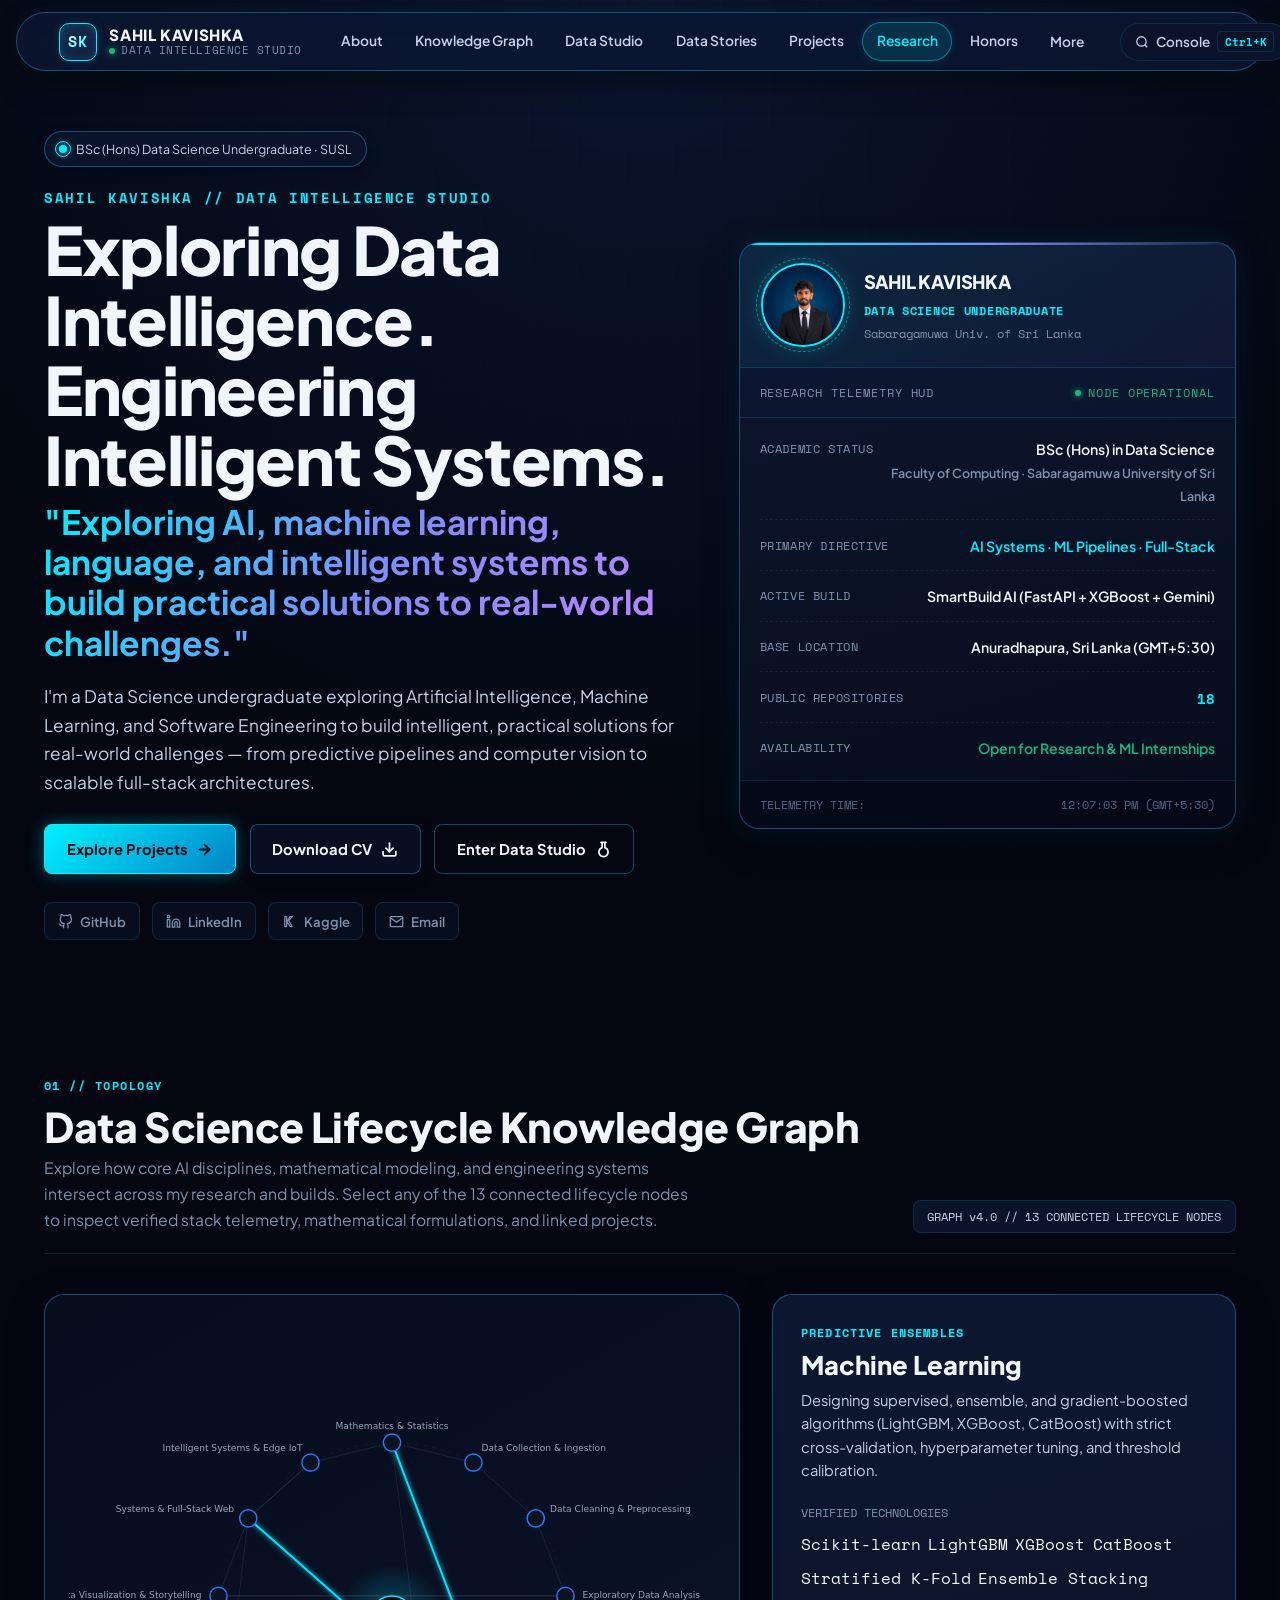
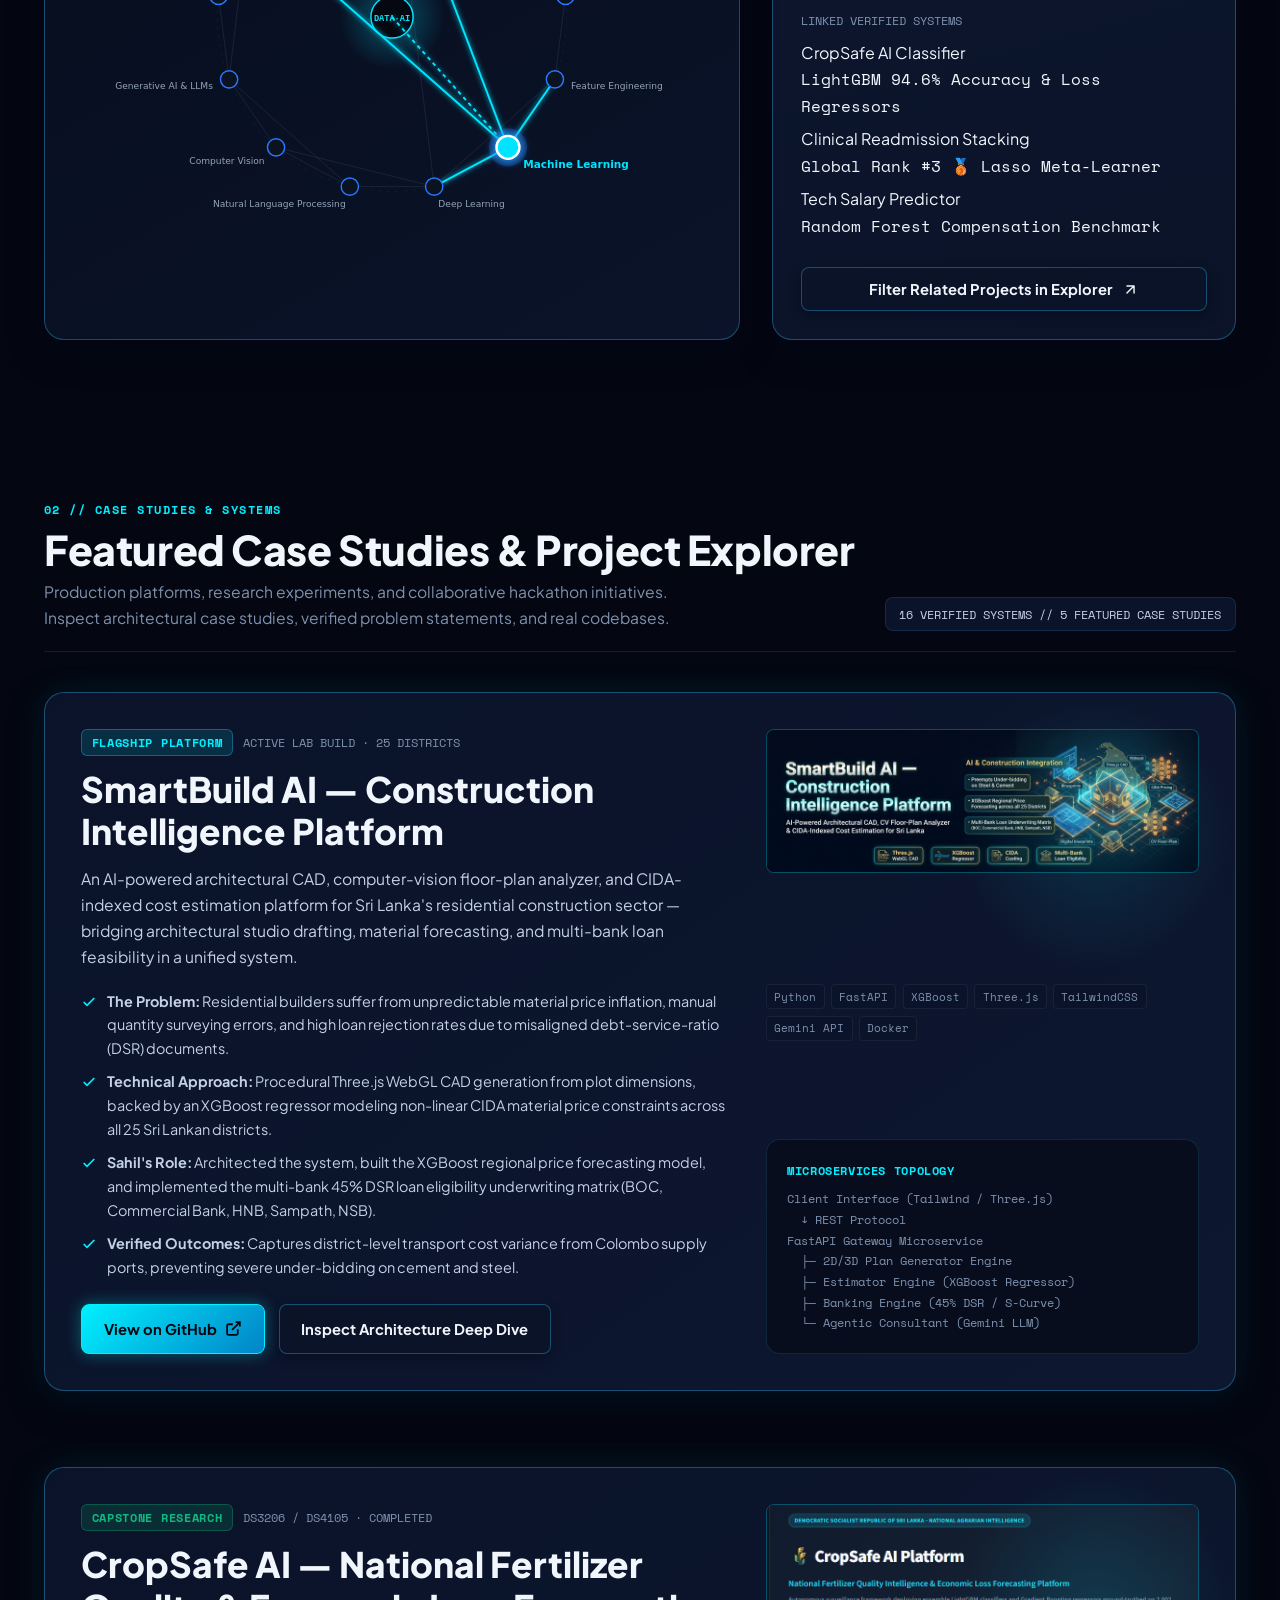
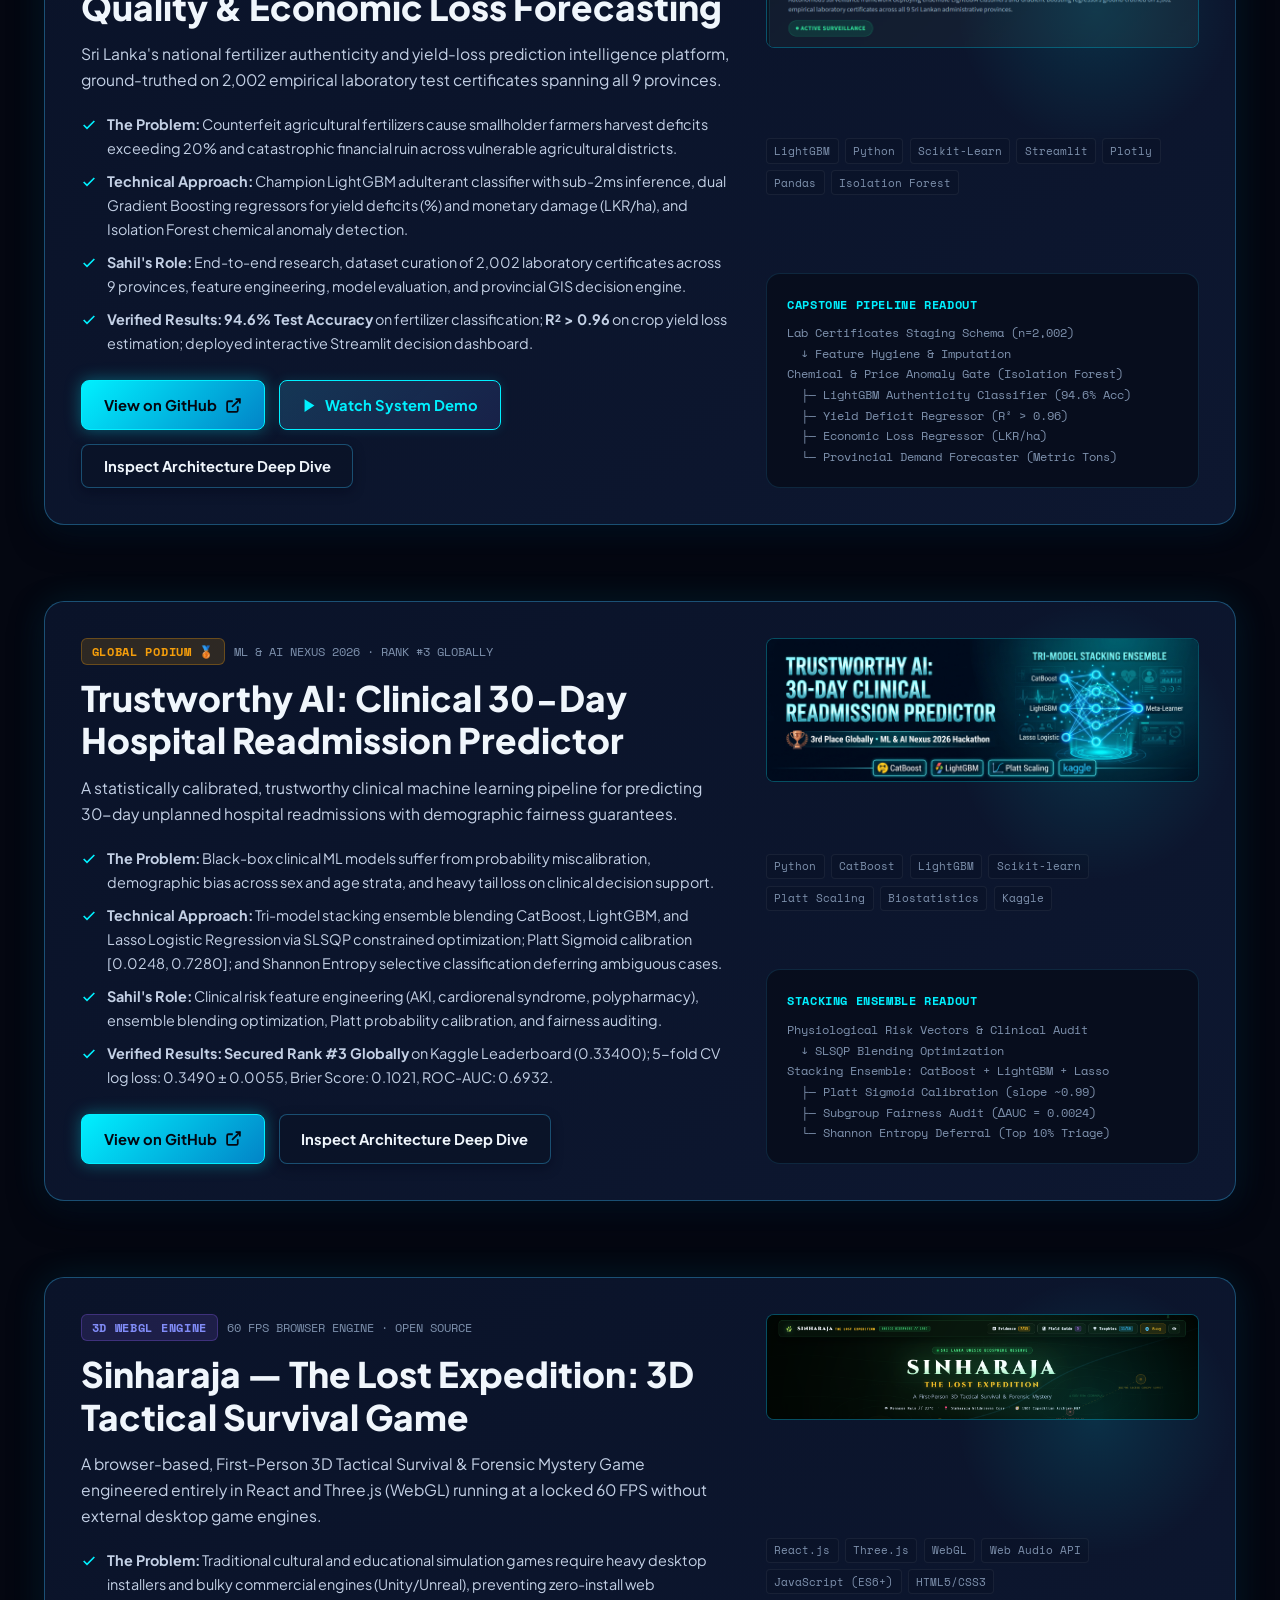
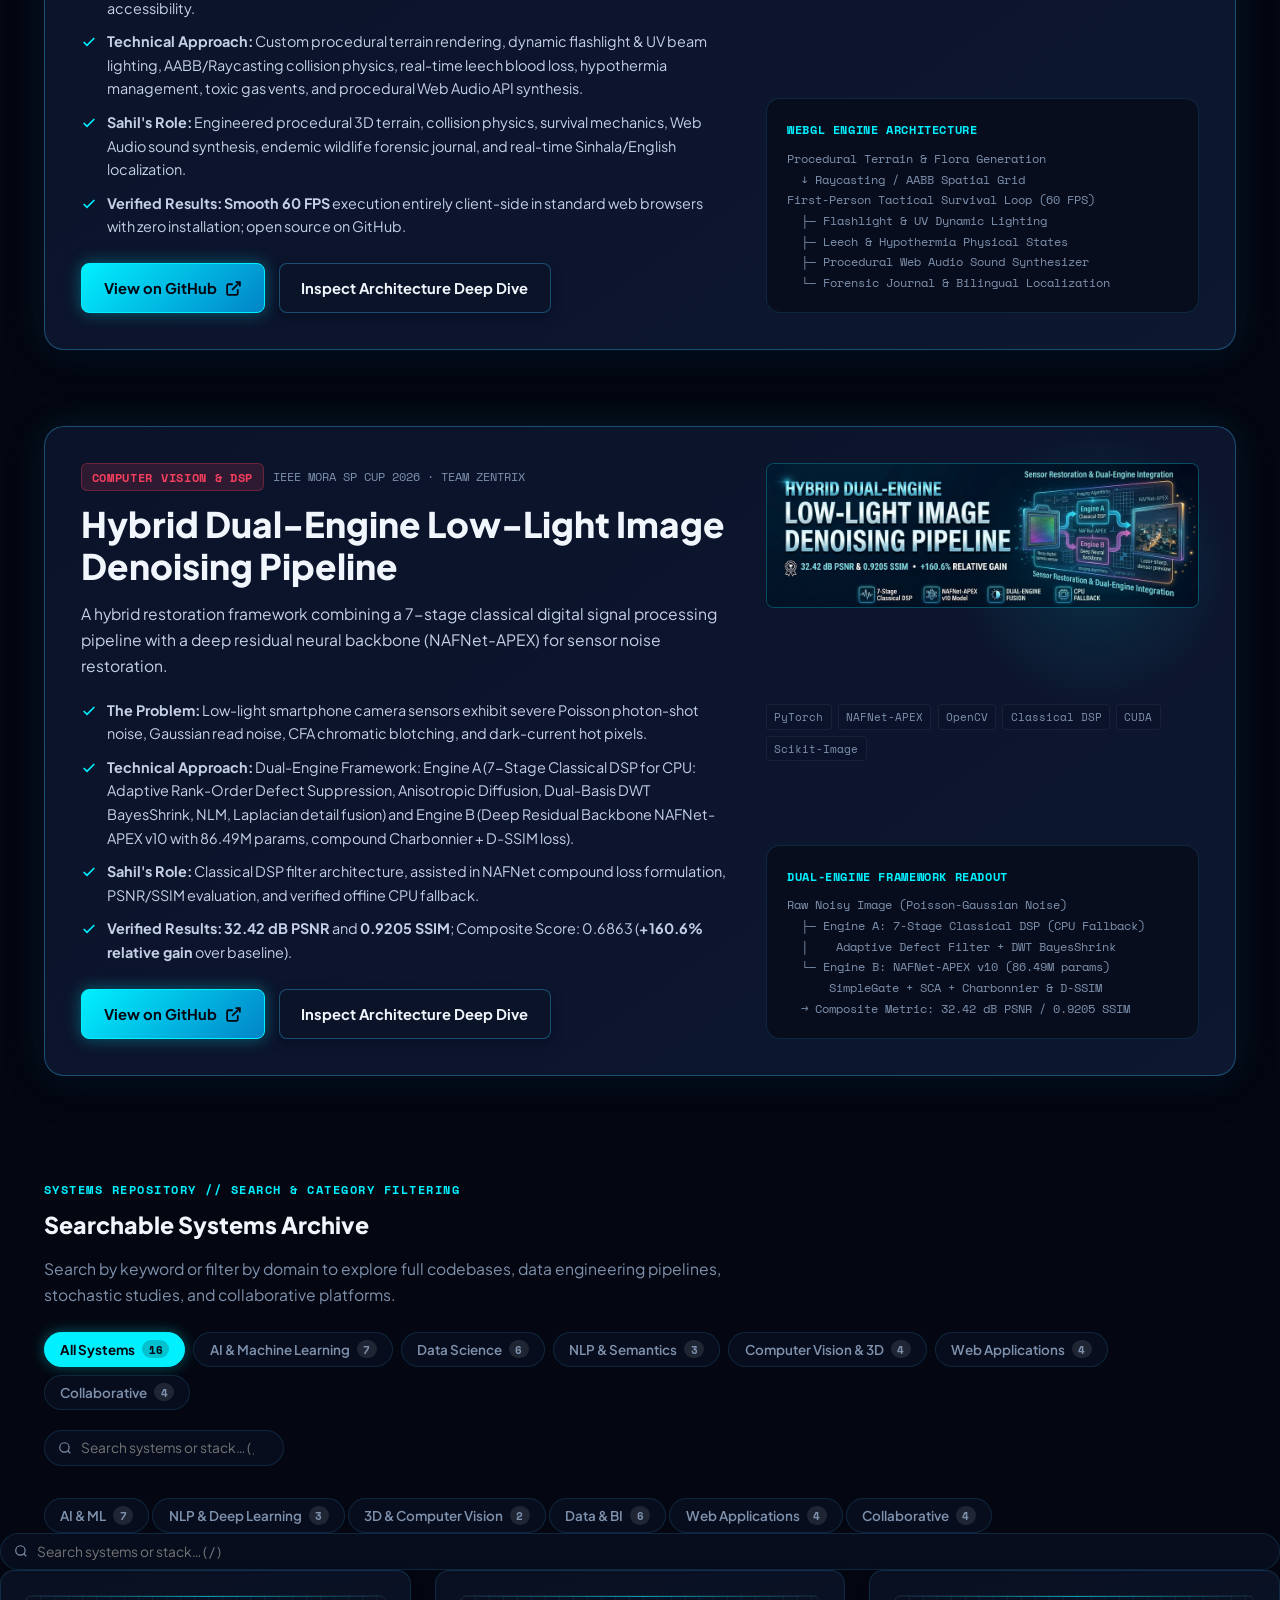
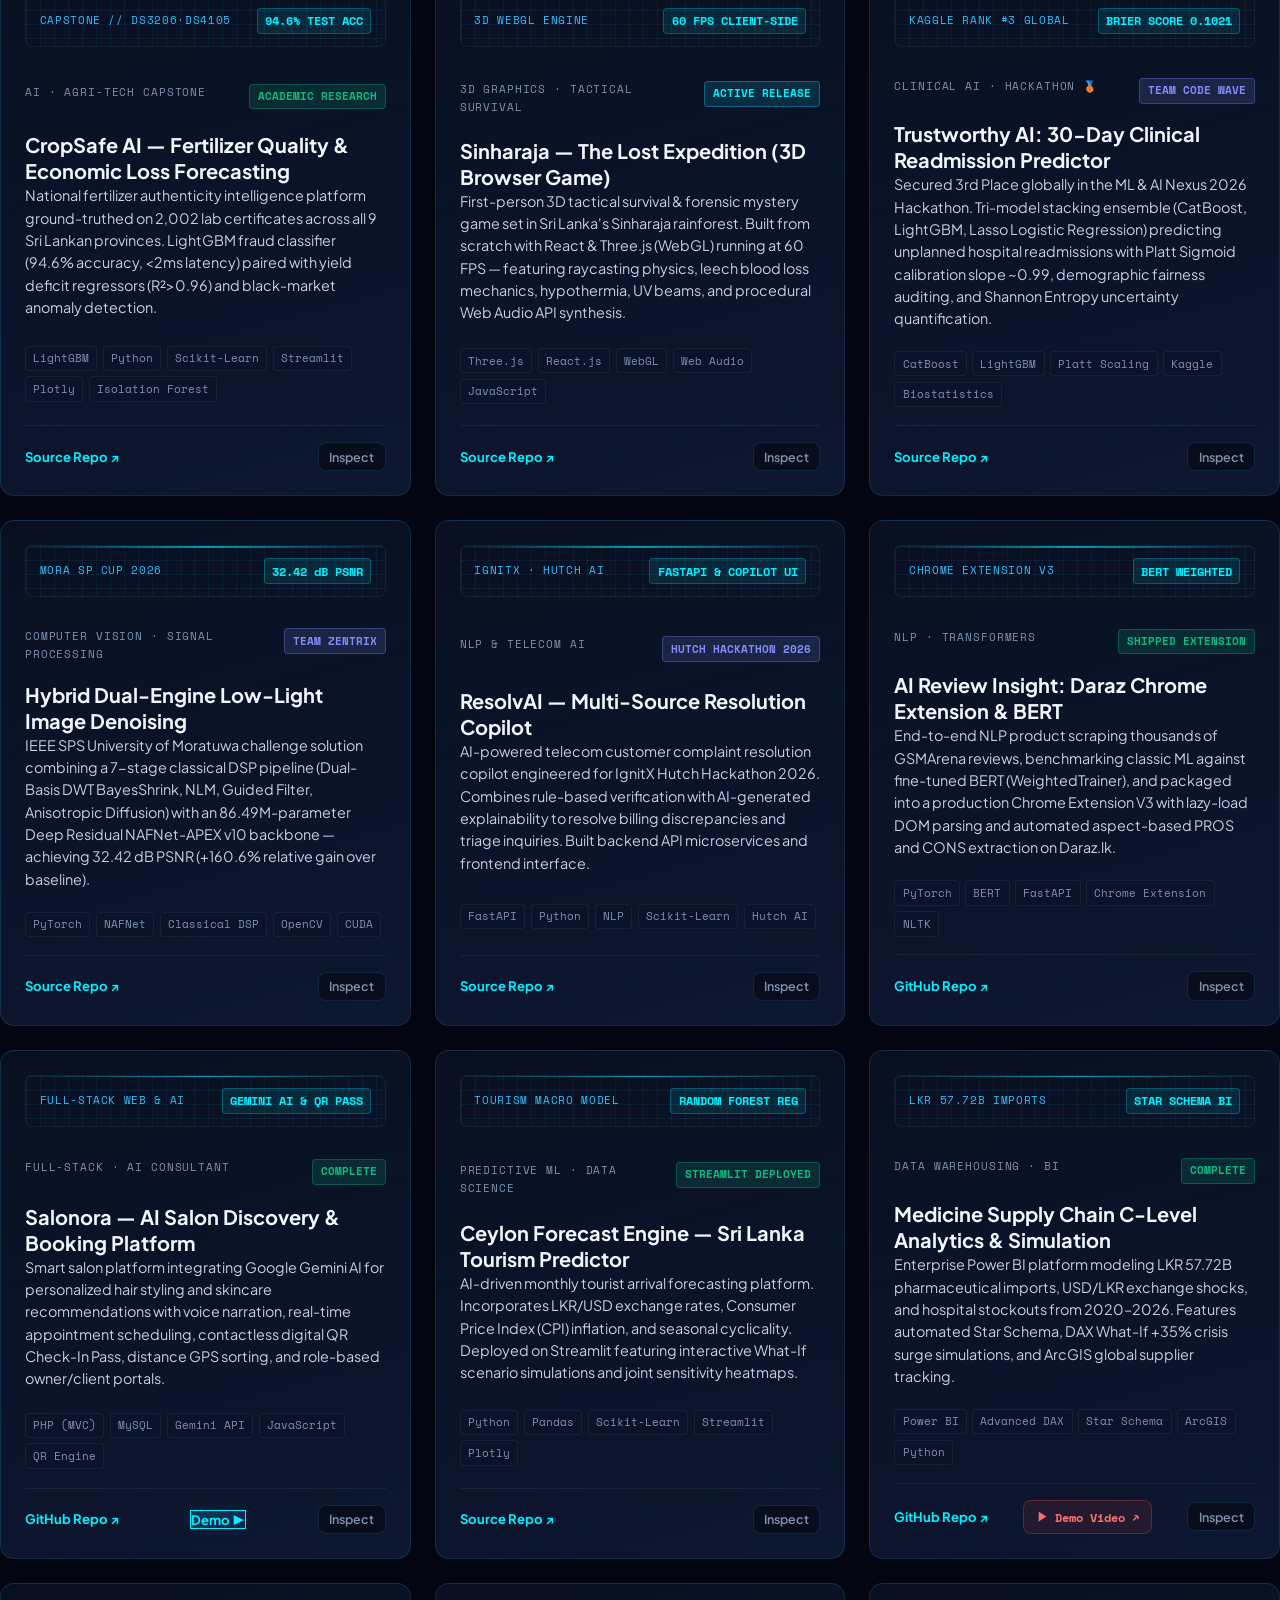
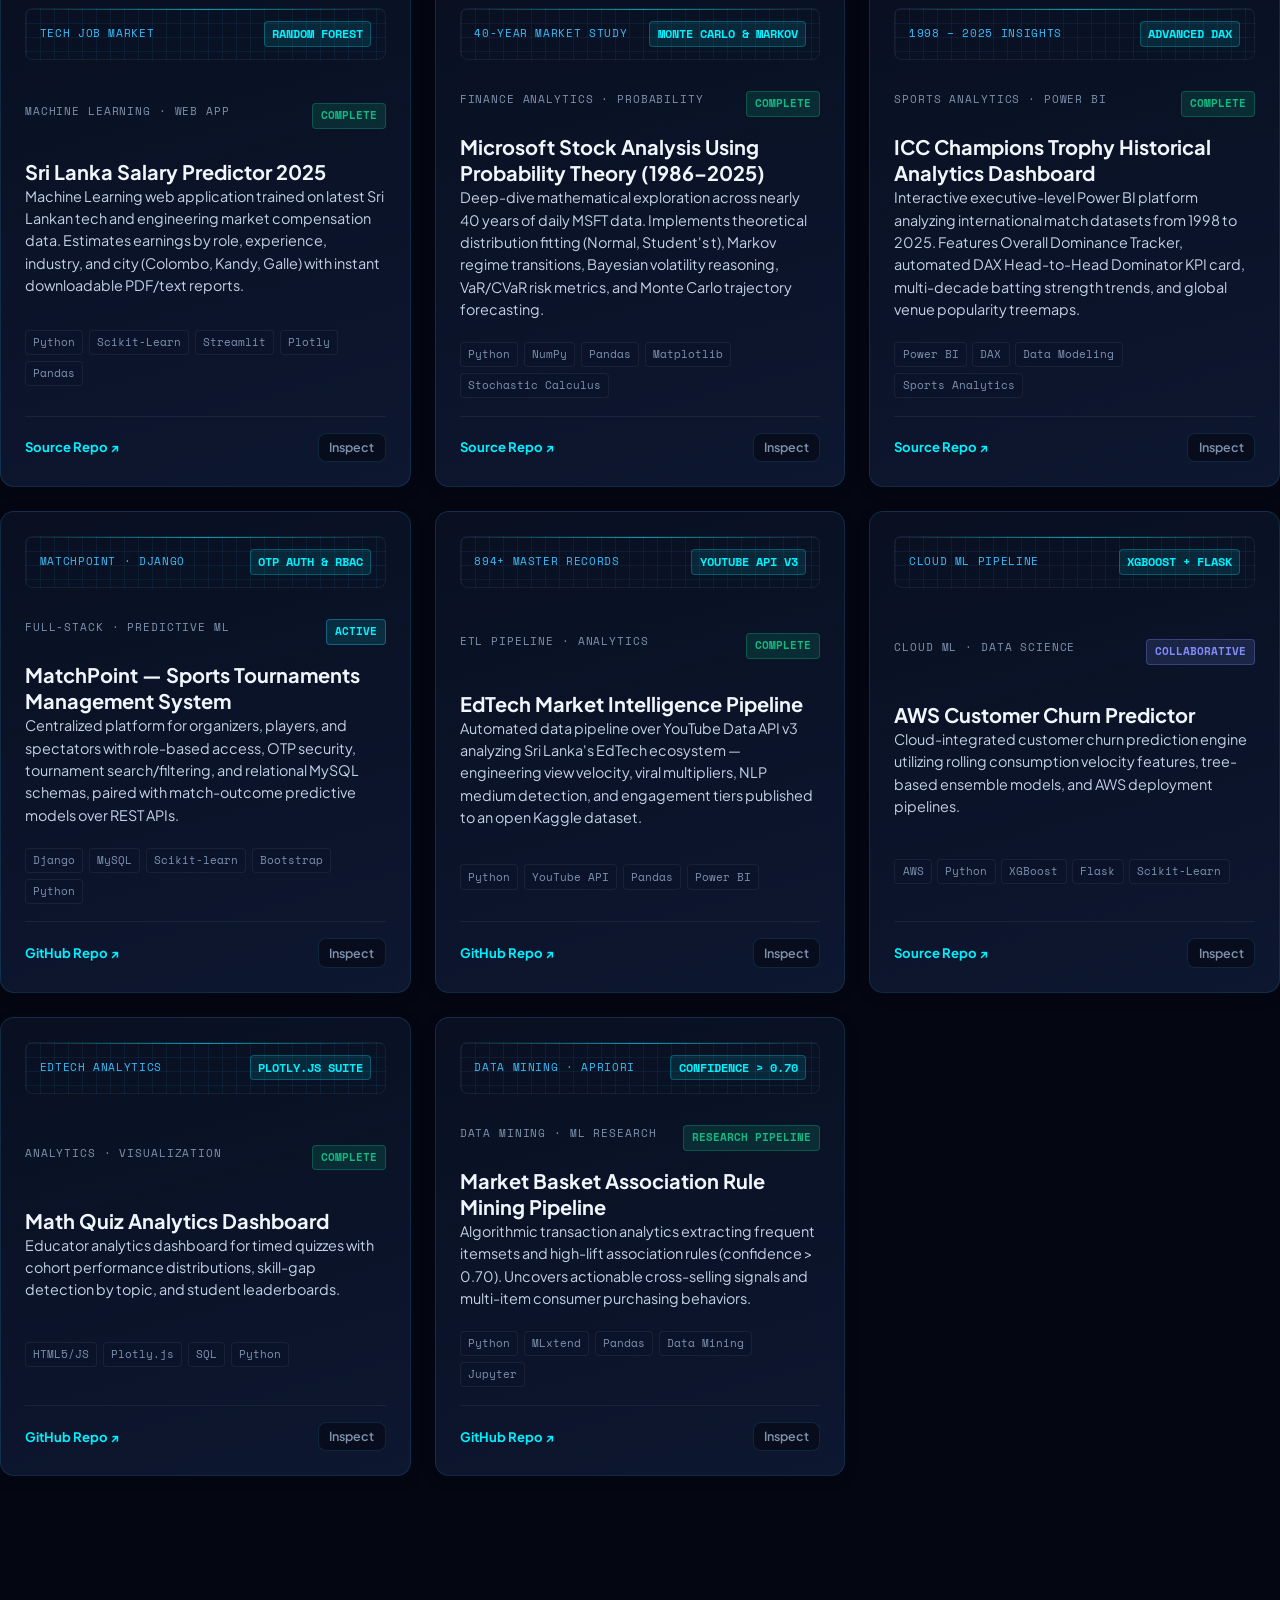
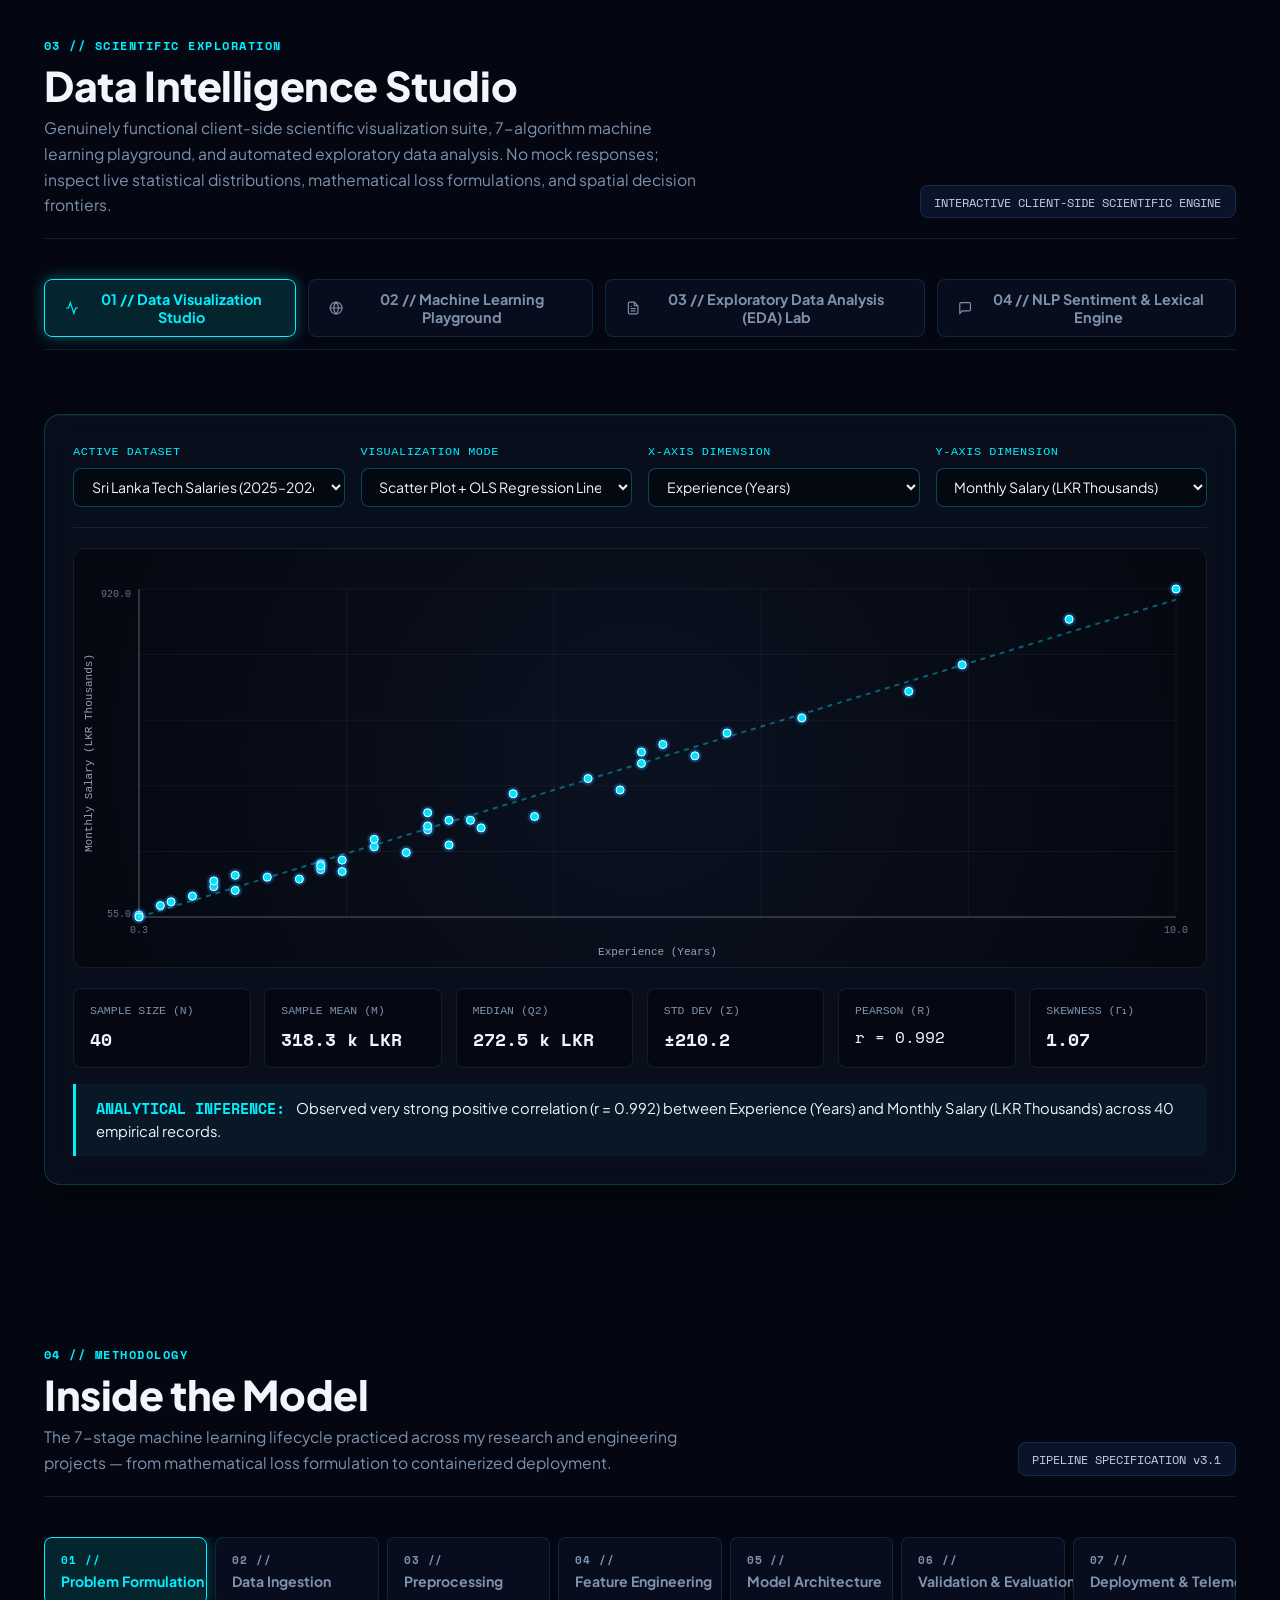
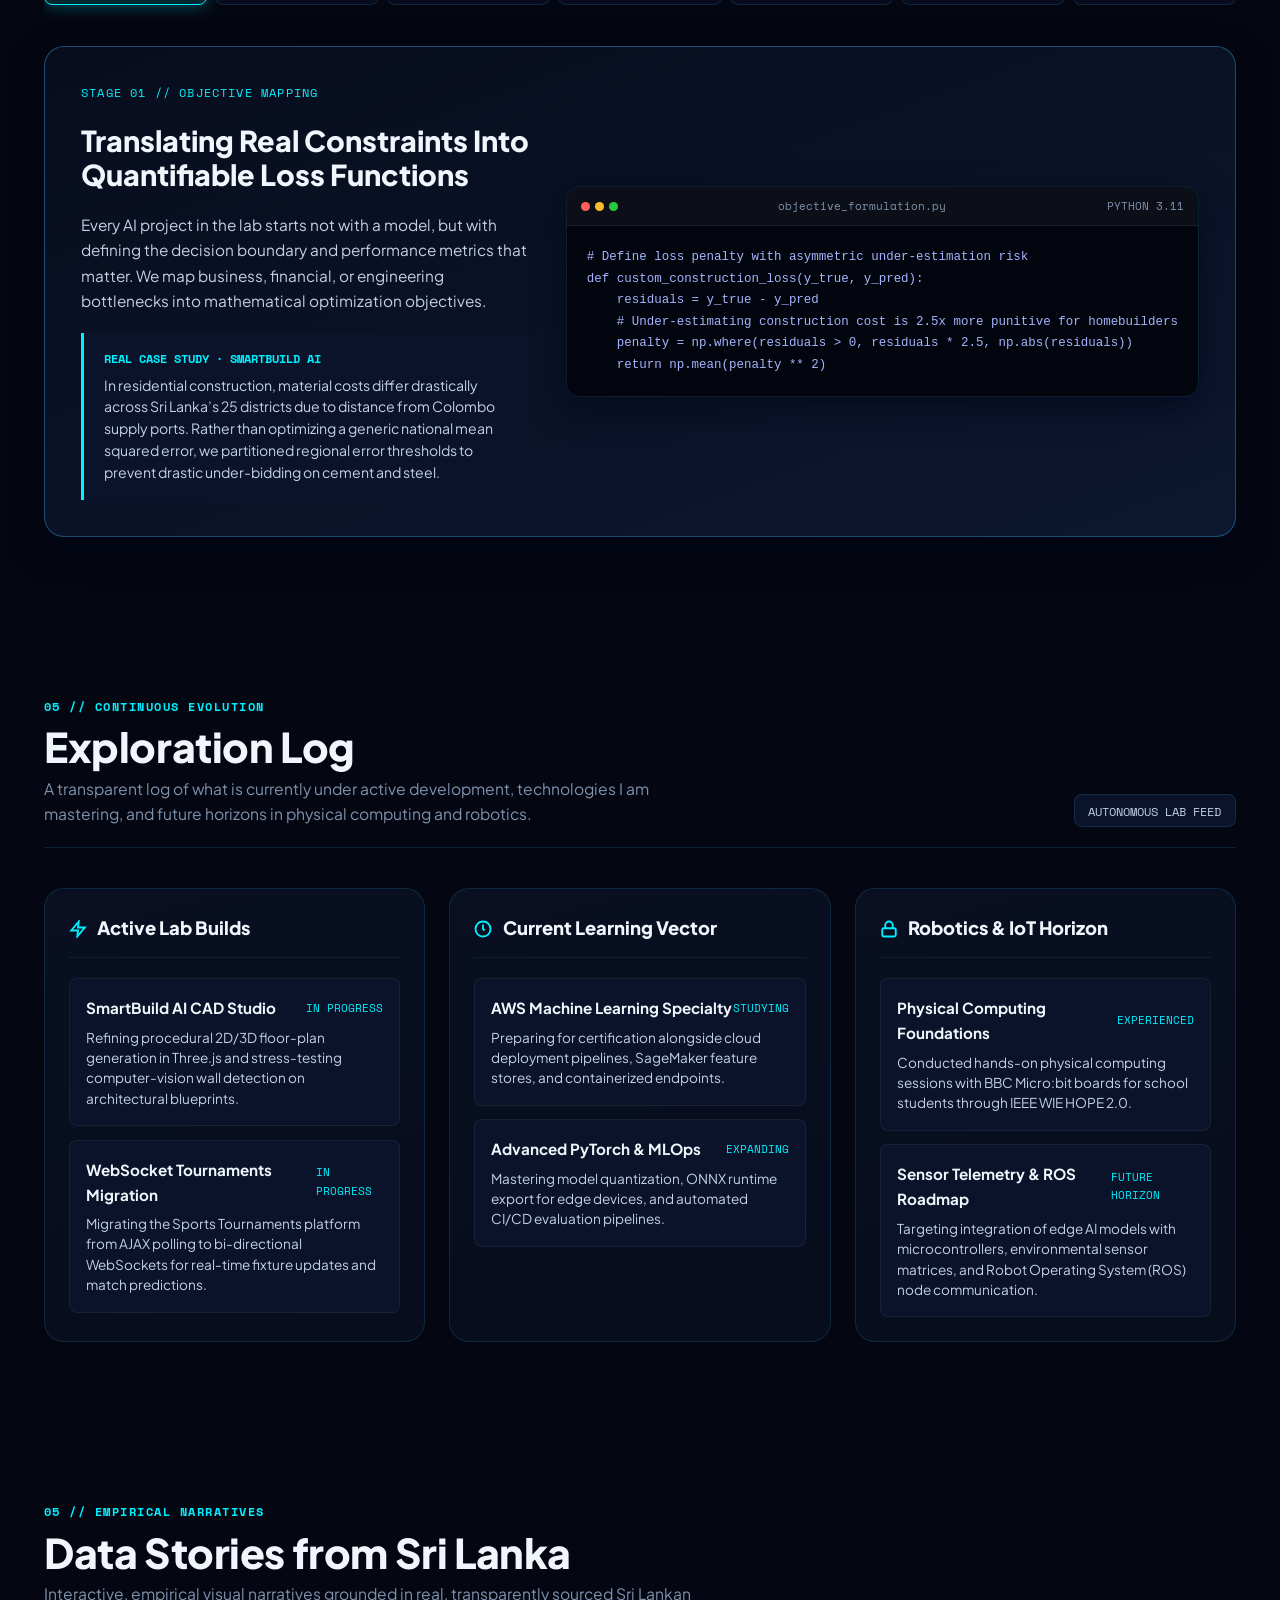
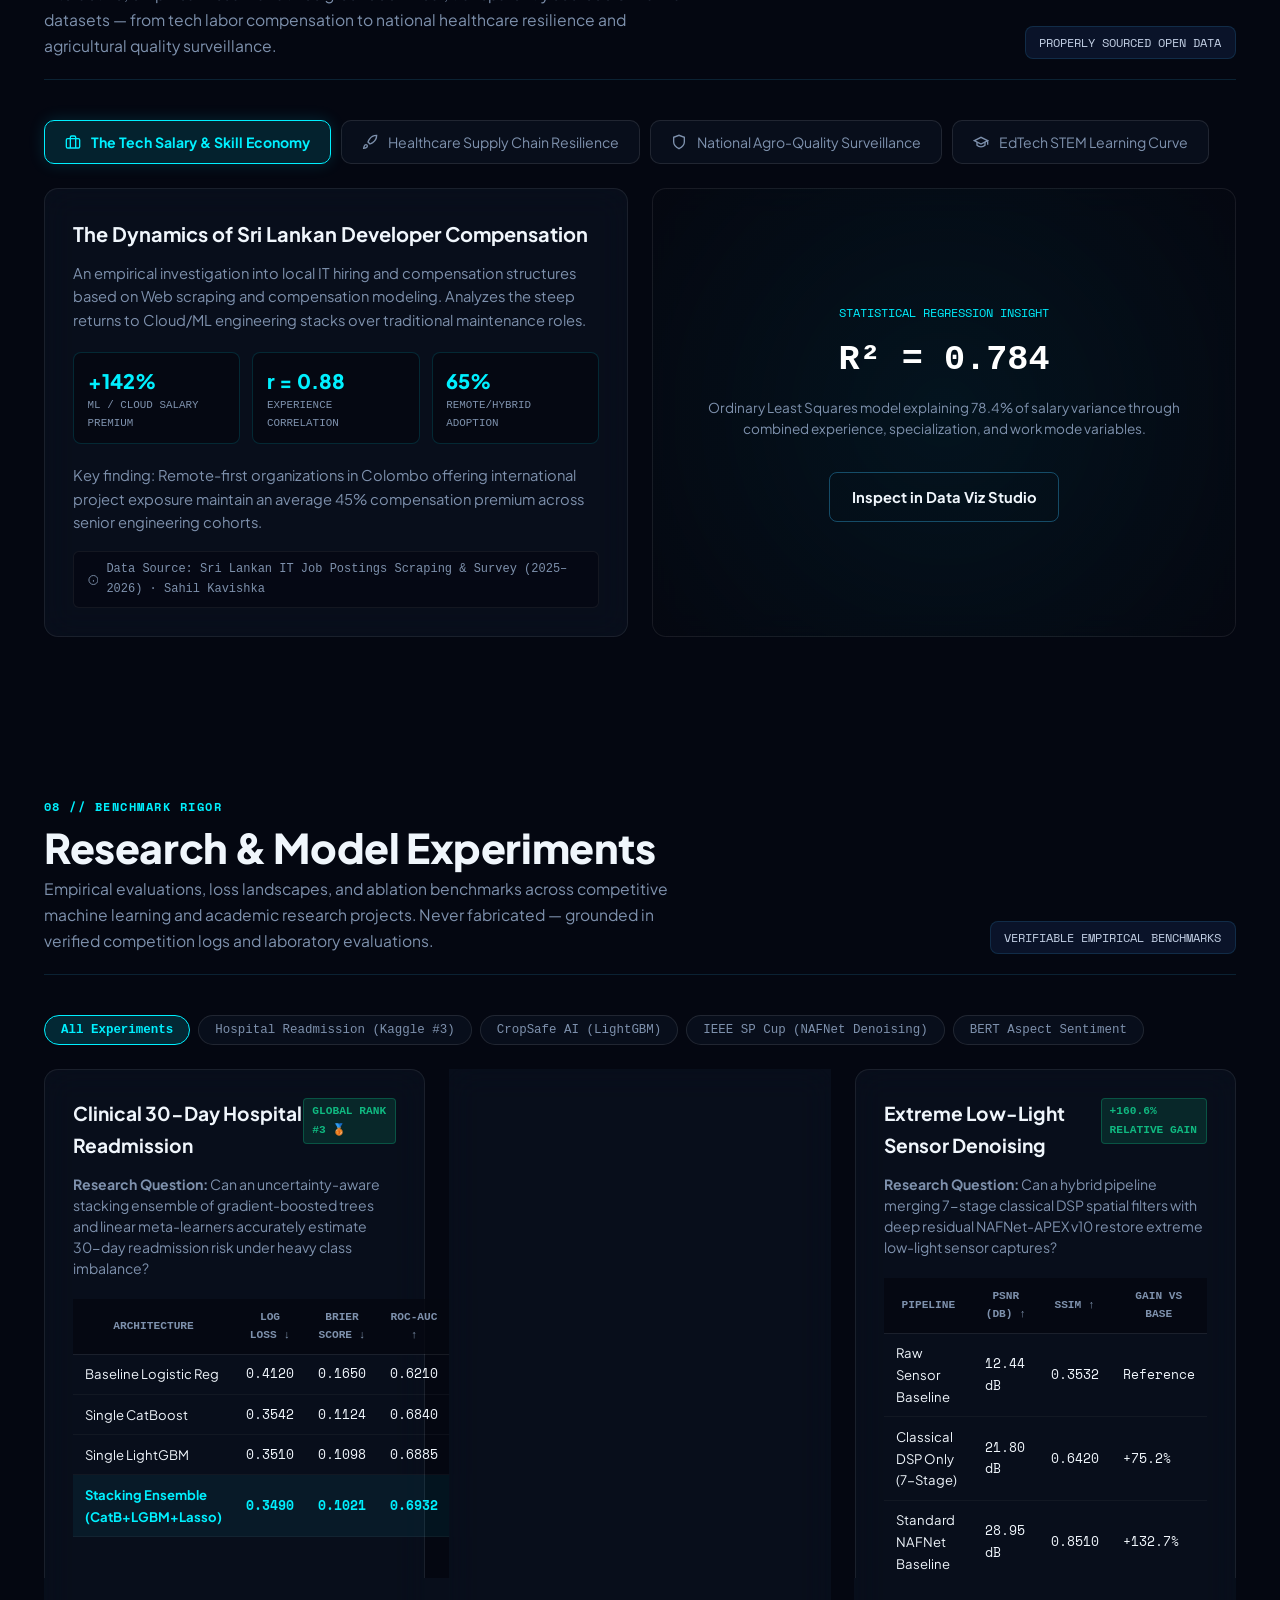
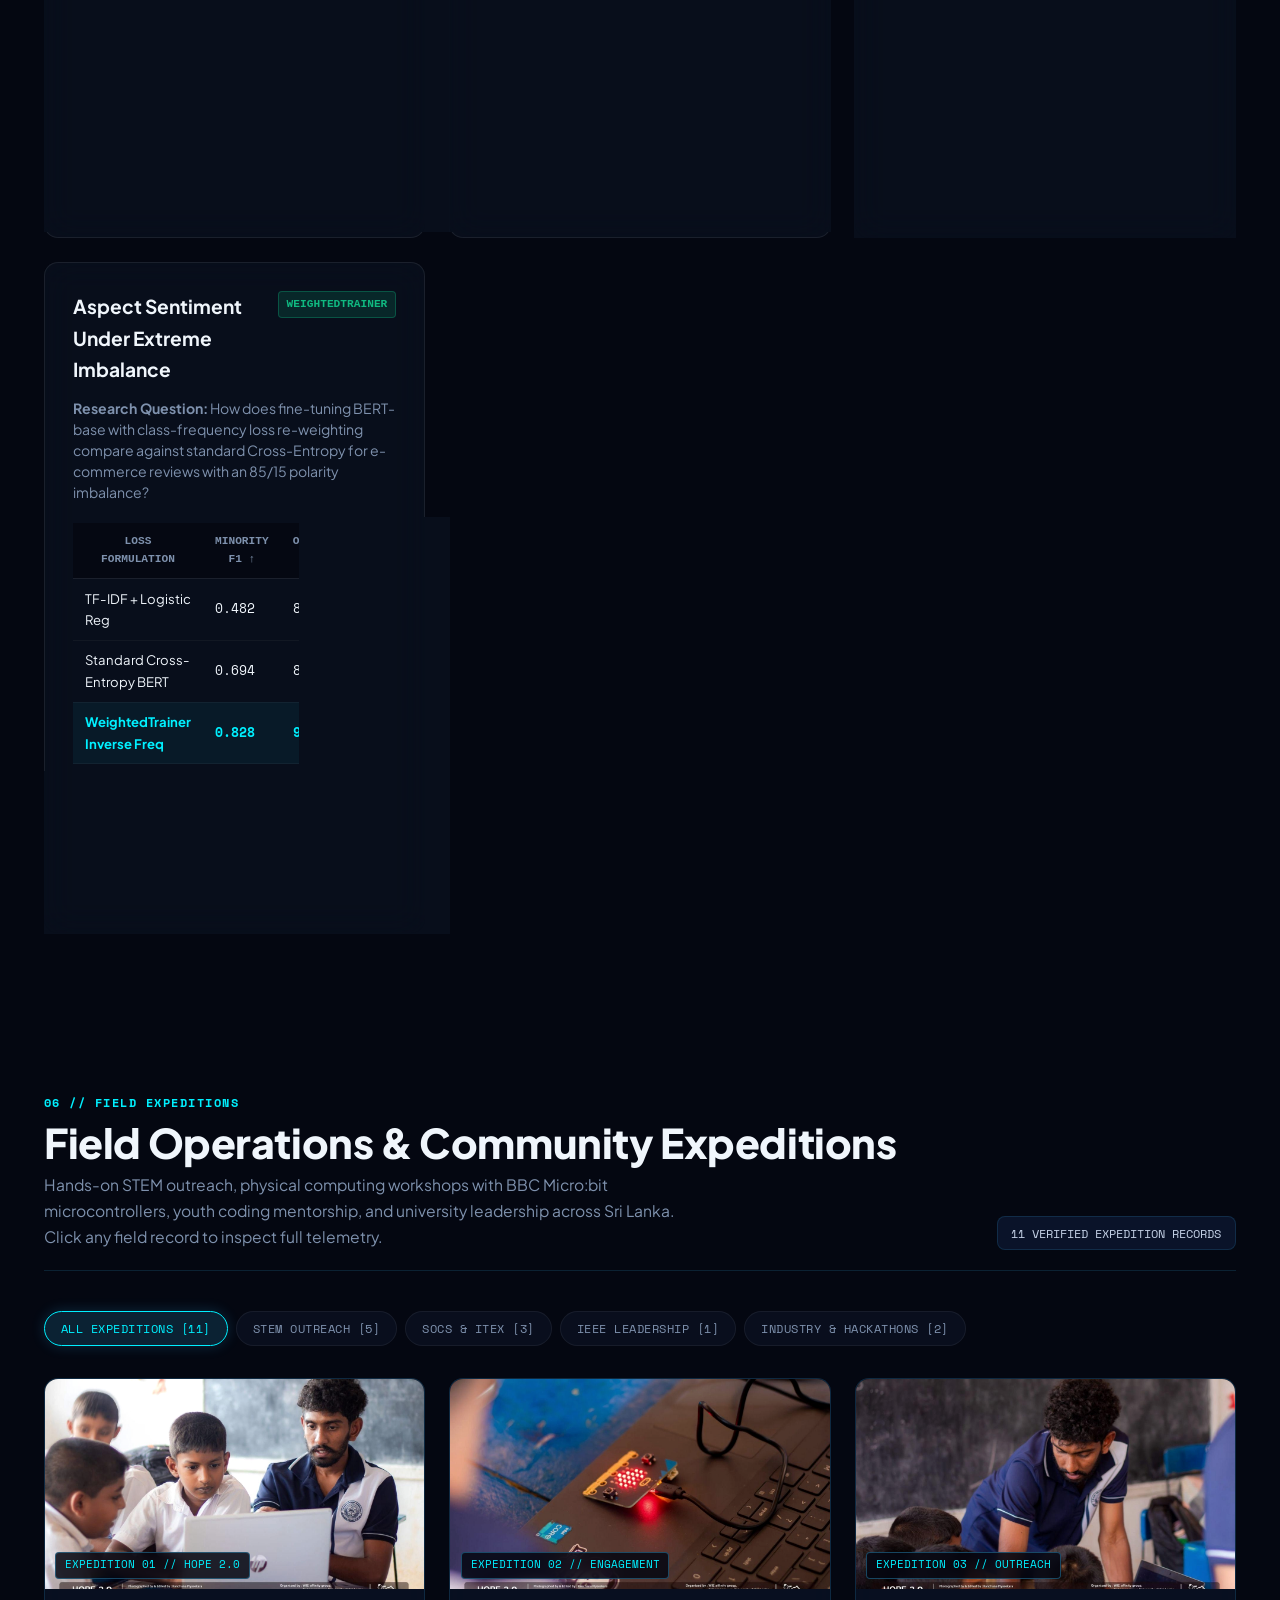
==== commit eabecb95: "fix(projects): restore clean HUD card layout, integrate new images into flagships & inspect modal, u" ====
--- a/index.html
+++ b/index.html
@@ -248,7 +248,7 @@
           <div class="hud-body">
             <div class="hud-metric-row">
               <span class="hud-label">ACADEMIC STATUS</span>
-              <span class="hud-val">BSc (Hons) in Data Science<br><span style="font-size:0.78rem;color:var(--lab-text-muted)">Sabaragamuwa Univ. of Sri Lanka</span></span>
+              <span class="hud-val">BSc (Hons) in Data Science<br><span style="font-size:0.78rem;color:var(--lab-text-muted)">Faculty of Computing · Sabaragamuwa University of Sri Lanka</span></span>
             </div>
             <div class="hud-metric-row">
               <span class="hud-label">PRIMARY DIRECTIVE</span>
@@ -388,6 +388,10 @@
             </div>
 
             <div class="flagship-visual">
+              <div style="border-radius:8px;overflow:hidden;margin-bottom:0.85rem;border:1px solid rgba(0,229,255,0.3);position:relative;background:rgba(0,0,0,0.3)">
+                <img src="./images/projects/smartbuildAI.jfif" alt="SmartBuild AI — Construction Intelligence Platform Architecture" style="width:100%;height:auto;display:block" loading="lazy" />
+              </div>
+
               <div class="telemetry-tags" style="gap:0.4rem">
                 <span class="stack-tag">Python</span>
                 <span class="stack-tag">FastAPI</span>
@@ -526,6 +530,10 @@
             </div>
 
             <div class="flagship-visual">
+              <div style="border-radius:8px;overflow:hidden;margin-bottom:0.85rem;border:1px solid rgba(0,229,255,0.3);position:relative;background:rgba(0,0,0,0.3)">
+                <img src="./images/projects/30 day clinical readmission.jfif" alt="30-Day Clinical Readmission Stacking Ensemble Architecture" style="width:100%;height:auto;display:block" loading="lazy" />
+              </div>
+
               <div class="telemetry-tags" style="gap:0.4rem">
                 <span class="stack-tag">Python</span>
                 <span class="stack-tag">CatBoost</span>
@@ -590,6 +598,10 @@
             </div>
 
             <div class="flagship-visual">
+              <div style="border-radius:8px;overflow:hidden;margin-bottom:0.85rem;border:1px solid rgba(0,229,255,0.3);position:relative;background:rgba(0,0,0,0.3)">
+                <img src="./images/projects/sinharaja game.png" alt="Sinharaja 3D Tactical Survival WebGL Engine" style="width:100%;height:auto;display:block" loading="lazy" />
+              </div>
+
               <div class="telemetry-tags" style="gap:0.4rem">
                 <span class="stack-tag">React.js</span>
                 <span class="stack-tag">Three.js</span>
@@ -654,6 +666,10 @@
             </div>
 
             <div class="flagship-visual">
+              <div style="border-radius:8px;overflow:hidden;margin-bottom:0.85rem;border:1px solid rgba(0,229,255,0.3);position:relative;background:rgba(0,0,0,0.3)">
+                <img src="./images/projects/low-light image denoising.jfif" alt="Hybrid Dual-Engine Low-Light Image Denoising Architecture" style="width:100%;height:auto;display:block" loading="lazy" />
+              </div>
+
               <div class="telemetry-tags" style="gap:0.4rem">
                 <span class="stack-tag">PyTorch</span>
                 <span class="stack-tag">NAFNet-APEX</span>
@@ -716,10 +732,8 @@
 
         <!-- Projects Grid -->
         <div class="projects-grid" id="projects-grid">
-          <!-- Project 1: CropSafe AI (Capstone) -->
           <article class="project-card reveal-up" data-category="ai data" id="proj-cropsafe-ai">
-            <div class="card-visual-header with-image" data-gallery-src="./images/projects/cropsafeAI.png" data-gallery-title="CropSafe AI — National Fertilizer Quality &amp; Economic Loss Forecasting" data-gallery-loc="LightGBM · Scikit-learn · Streamlit · 2,002 Empirical Lab Certificates" data-gallery-desc="National fertilizer authenticity intelligence platform ground-truthed on 2,002 laboratory test certificates across all 9 provinces. Features 94.6% accuracy fraud classification and R² > 0.96 economic damage regression.">
-              <img src="./images/projects/cropsafeAI.png" alt="CropSafe AI Platform Architecture &amp; Loss Forecasting" class="card-bg-img" loading="lazy" />
+            <div class="card-visual-header">
               <div class="card-visual-scan" aria-hidden="true"></div>
               <div class="card-visual-info">
                 <span class="mono card-id-tag">CAPSTONE // DS3206·DS4105</span>
@@ -743,21 +757,14 @@
             </div>
           </article>
 
-          <!-- Project 2: Sinharaja — The Lost Expedition -->
           <article class="project-card reveal-up" data-category="web cv" id="proj-sinharaja">
-            <div class="card-visual-header with-image" data-gallery-src="./images/projects/sinharaja game.png" data-gallery-title="Sinharaja — The Lost Expedition: 3D Tactical Survival Game" data-gallery-loc="Three.js · WebGL · 60 FPS Browser Game Engine" data-gallery-desc="First-Person 3D Tactical Survival & Forensic Mystery Game built from scratch in React and Three.js (WebGL). Features procedural terrain, dynamic lighting, AABB/Raycasting collision, leech blood loss, hypothermia, toxic sulfur vents, and wildlife photography.">
-              <img src="./images/projects/sinharaja game.png" alt="Sinharaja — The Lost Expedition: 3D Tactical Survival Game" class="card-bg-img" loading="lazy" />
+            <div class="card-visual-header">
               <div class="card-visual-scan" aria-hidden="true"></div>
               <div class="card-visual-info">
                 <span class="mono card-id-tag">3D WEBGL ENGINE</span>
                 <span class="card-visual-metric mono">60 FPS CLIENT-SIDE</span>
               </div>
             </div>
-              <div class="card-visual-info">
-                <span class="mono card-id-tag">3D WEBGL ENGINE</span>
-                <span class="card-visual-metric mono">60 FPS CLIENT-SIDE</span>
-              </div>
-            </div>
             <div class="card-top-row">
               <span class="card-cat-badge">3D GRAPHICS · TACTICAL SURVIVAL</span>
               <span class="card-status-badge active">ACTIVE RELEASE</span>
@@ -775,7 +782,6 @@
             </div>
           </article>
 
-          <!-- Project 3: ML & AI Nexus 2026 Hackathon (Rank #3 Global) -->
           <article class="project-card reveal-up" data-category="ai data collab" id="proj-nexus-readmission">
             <div class="card-visual-header">
               <div class="card-visual-scan" aria-hidden="true"></div>
@@ -801,16 +807,9 @@
             </div>
           </article>
 
-          <!-- Project 4: Mora SP Cup 2026 Low-Light Denoising -->
           <article class="project-card reveal-up" data-category="ai cv collab" id="proj-mora-sp-cup">
-            <div class="card-visual-header with-image" data-gallery-src="./images/projects/hybrid low light image morasap cup.png" data-gallery-title="Extreme Low-Light Image Restoration Framework" data-gallery-loc="IEEE Mora SP Cup 2026 · Team Zentrix" data-gallery-desc="Novel Hybrid Dual-Engine restoration pipeline combining 7-stage classical DSP spatial filters with deep residual NAFNet-APEX v10. Achieved 32.42 dB PSNR and 0.9205 SSIM (+160.6% relative gain over raw sensor baseline).">
-              <img src="./images/projects/hybrid low light image morasap cup.png" alt="Extreme Low-Light Image Restoration Framework" class="card-bg-img" loading="lazy" />
+            <div class="card-visual-header">
               <div class="card-visual-scan" aria-hidden="true"></div>
-              <div class="card-visual-info">
-                <span class="mono card-id-tag">HACKATHON // TEAM ZENTRIX</span>
-                <span class="card-visual-metric mono">32.42 dB PSNR</span>
-              </div>
-            </div>
               <div class="card-visual-info">
                 <span class="mono card-id-tag">MORA SP CUP 2026</span>
                 <span class="card-visual-metric mono">32.42 dB PSNR</span>
@@ -833,12 +832,9 @@
             </div>
           </article>
 
-          <!-- Project 5: codeXsabra - ResolvAI -->
           <article class="project-card reveal-up" data-category="ai nlp collab" id="proj-resove-ai">
-            <div class="card-visual-header with-image" data-gallery-src="./images/projects/resolvai-copilot.png" data-gallery-title="ResolvAI — Multi-Source Resolution Copilot UI" data-gallery-loc="IgnitX · Hutch Hackathon 2026" data-gallery-desc="AI-powered telecom customer complaint resolution copilot engineered for IgnitX Hutch Hackathon 2026. Combines rule-based verification with AI-generated explainability to resolve billing discrepancies and triage inquiries. Built backend API microservices and frontend interface.">
-              <img src="./images/projects/resolvai-copilot.png" alt="ResolvAI Multi-Source Resolution Copilot UI" class="card-bg-img" loading="lazy" />
-              <div class="card-visual-overlay"></div>
-              <div class="card-zoom-pill"><span>ENLARGE</span> ↗</div>
+            <div class="card-visual-header">
+              <div class="card-visual-scan" aria-hidden="true"></div>
               <div class="card-visual-info">
                 <span class="mono card-id-tag">IGNITX · HUTCH AI</span>
                 <span class="card-visual-metric mono">FASTAPI &amp; COPILOT UI</span>
@@ -861,15 +857,12 @@
             </div>
           </article>
 
-          <!-- Project 6: Smartphone Review Sentiment & Daraz Extension -->
           <article class="project-card reveal-up" data-category="ai nlp" id="proj-sentiment-nlp">
-            <div class="card-visual-header with-image" data-gallery-src="./images/projects/daraz nlp extention.jfif" data-gallery-title="AI Review Insight: Daraz Chrome Extension &amp; BERT" data-gallery-loc="Chrome Web Extension V3 · PyTorch · Hugging Face BERT · FastAPI" data-gallery-desc="In-browser AI extension analyzing Daraz.lk reviews in real time, classifying sentiment, evaluating rating accuracy, and extracting aspect-based Pros and Cons directly inside the live shopping interface.">
-              <img src="./images/projects/daraz nlp extention.jfif" alt="AI Review Insight Daraz Chrome Extension in action" class="card-bg-img" loading="lazy" />
-              <div class="card-visual-overlay"></div>
-              <div class="card-zoom-pill"><span>ENLARGE</span> ↗</div>
+            <div class="card-visual-header">
+              <div class="card-visual-scan" aria-hidden="true"></div>
               <div class="card-visual-info">
                 <span class="mono card-id-tag">CHROME EXTENSION V3</span>
-                <span class="card-visual-metric mono">BERT ASPECT EXTRACTION</span>
+                <span class="card-visual-metric mono">BERT WEIGHTED</span>
               </div>
             </div>
             <div class="card-top-row">
@@ -889,12 +882,9 @@
             </div>
           </article>
 
-          <!-- Project 7: Salonora AI Platform -->
           <article class="project-card reveal-up" data-category="web ai" id="proj-salonora">
-            <div class="card-visual-header with-image" data-gallery-src="./images/projects/salonora.jfif" data-gallery-title="Salonora — AI Salon Discovery &amp; Booking Platform" data-gallery-loc="Full-Stack Web · Google Gemini AI · Dynamic Booking · Encrypted QR Pass" data-gallery-desc="Full-stack beauty and salon discovery engine integrating Google Gemini AI style consultations, appointment scheduling, real-time vendor management, and QR-based client check-in validation.">
-              <img src="./images/projects/salonora.jfif" alt="Salonora AI Salon Discovery Platform interface" class="card-bg-img" loading="lazy" />
-              <div class="card-visual-overlay"></div>
-              <div class="card-zoom-pill"><span>ENLARGE</span> ↗</div>
+            <div class="card-visual-header">
+              <div class="card-visual-scan" aria-hidden="true"></div>
               <div class="card-visual-info">
                 <span class="mono card-id-tag">FULL-STACK WEB &amp; AI</span>
                 <span class="card-visual-metric mono">GEMINI AI &amp; QR PASS</span>
@@ -918,16 +908,9 @@
             </div>
           </article>
 
-          <!-- Project 8: Ceylon Forecast Engine -->
           <article class="project-card reveal-up" data-category="ai data" id="proj-ceylon-forecast">
-            <div class="card-visual-header with-image" data-gallery-src="./images/projects/sri lanka tourism predictor.png" data-gallery-title="Ceylon Forecast Engine — Sri Lanka Tourism Demand Model" data-gallery-loc="Python · Scikit-learn · Pandas · Macroeconomic Time-Series" data-gallery-desc="Predictive time-series model forecasting tourist arrivals across Sri Lanka using macroeconomic indicators, flight frequency metrics, and regional seasonality curves.">
-              <img src="./images/projects/sri lanka tourism predictor.png" alt="Ceylon Forecast Engine — Sri Lanka Tourism Demand Model" class="card-bg-img" loading="lazy" />
+            <div class="card-visual-header">
               <div class="card-visual-scan" aria-hidden="true"></div>
-              <div class="card-visual-info">
-                <span class="mono card-id-tag">DATA // TIME-SERIES</span>
-                <span class="card-visual-metric mono">MACRO REGRESSOR</span>
-              </div>
-            </div>
               <div class="card-visual-info">
                 <span class="mono card-id-tag">TOURISM MACRO MODEL</span>
                 <span class="card-visual-metric mono">RANDOM FOREST REG</span>
@@ -950,12 +933,9 @@
             </div>
           </article>
 
-          <!-- Project 9: Sri Lanka Medicine Supply Chain BI -->
           <article class="project-card reveal-up" data-category="data" id="proj-medicine-supply">
-            <div class="card-visual-header with-image" data-gallery-src="./images/projects/pharma-powerbi-macro.jpg" data-gallery-title="Pharmaceutical Supply Chain Crisis Dashboard (2020–2026)" data-gallery-loc="Power BI · Star Schema · ArcGIS · DAX Simulations" data-gallery-desc="Enterprise Power BI executive platform modeling LKR 57.72B pharmaceutical imports, USD/LKR foreign currency shocks, and regional hospital stockout vulnerabilities across Sri Lanka. Features dynamic What-If +35% crisis surge simulation and global supplier procurement tracking.">
-              <img src="./images/projects/pharma-powerbi-macro.jpg" alt="Pharmaceutical Supply Chain Power BI Dashboard" class="card-bg-img" loading="lazy" />
-              <div class="card-visual-overlay"></div>
-              <div class="card-zoom-pill"><span>ENLARGE</span> ↗</div>
+            <div class="card-visual-header">
+              <div class="card-visual-scan" aria-hidden="true"></div>
               <div class="card-visual-info">
                 <span class="mono card-id-tag">LKR 57.72B IMPORTS</span>
                 <span class="card-visual-metric mono">STAR SCHEMA BI</span>
@@ -982,16 +962,9 @@
             </div>
           </article>
 
-          <!-- Project 10: Sri Lanka Salary Predictor 2025 -->
           <article class="project-card reveal-up" data-category="ai data" id="proj-salary-predictor">
-            <div class="card-visual-header with-image" data-gallery-src="./images/projects/sri lanka salary predictor.png" data-gallery-title="Sri Lanka Tech Job Market Analytics &amp; Salary Predictor" data-gallery-loc="Scikit-learn · Random Forest · Streamlit · BeautifulSoup" data-gallery-desc="Machine learning web application trained on scraped Sri Lankan tech compensation data. Estimates earnings by role, experience, tech stack, and location with downloadable PDF reports.">
-              <img src="./images/projects/sri lanka salary predictor.png" alt="Sri Lanka Tech Salary Predictor Streamlit Dashboard" class="card-bg-img" loading="lazy" />
+            <div class="card-visual-header">
               <div class="card-visual-scan" aria-hidden="true"></div>
-              <div class="card-visual-info">
-                <span class="mono card-id-tag">ANALYTICS // REGRESSION</span>
-                <span class="card-visual-metric mono">RANDOM FOREST</span>
-              </div>
-            </div>
               <div class="card-visual-info">
                 <span class="mono card-id-tag">TECH JOB MARKET</span>
                 <span class="card-visual-metric mono">RANDOM FOREST</span>
@@ -1014,12 +987,9 @@
             </div>
           </article>
 
-          <!-- Project 11: Microsoft Stock Analysis Probability Theory -->
           <article class="project-card reveal-up" data-category="data" id="proj-msft-probability">
-            <div class="card-visual-header with-image" data-gallery-src="./images/projects/msft-stock-probability.jpg" data-gallery-title="Microsoft Stock Analysis Using Probability Theory (1986–2025)" data-gallery-loc="Stochastic Calculus · Monte Carlo Simulation · Python" data-gallery-desc="Comprehensive 40-year quantitative analysis of Microsoft (MSFT) stock returns. Implements empirical fat-tail verification against Gaussian models, Student's t distributions, rolling volatility regime detection, and Monte Carlo trajectory simulations.">
-              <img src="./images/projects/msft-stock-probability.jpg" alt="Microsoft Stock Probability Distribution &amp; Monte Carlo Infographic" class="card-bg-img" loading="lazy" />
-              <div class="card-visual-overlay"></div>
-              <div class="card-zoom-pill"><span>ENLARGE</span> ↗</div>
+            <div class="card-visual-header">
+              <div class="card-visual-scan" aria-hidden="true"></div>
               <div class="card-visual-info">
                 <span class="mono card-id-tag">40-YEAR MARKET STUDY</span>
                 <span class="card-visual-metric mono">MONTE CARLO &amp; MARKOV</span>
@@ -1042,12 +1012,9 @@
             </div>
           </article>
 
-          <!-- Project 12: ICC Champions Trophy Dashboard -->
           <article class="project-card reveal-up" data-category="data" id="proj-icc-champions">
-            <div class="card-visual-header with-image" data-gallery-src="./images/projects/icc-champions-trophy-1.jpg" data-gallery-title="ICC Champions Trophy Historical Analytics Dashboard (1998–2025)" data-gallery-loc="Power BI · Advanced DAX · Sports Intelligence" data-gallery-desc="Interactive executive-level Power BI dashboard analyzing international cricket match datasets from 1998 to 2025. Features Overall Dominance Tracker, dynamic DAX Head-to-Head Dominator KPI card, multi-decade batting strength trends, and global venue popularity treemaps.">
-              <img src="./images/projects/icc-champions-trophy-1.jpg" alt="ICC Champions Trophy Historical Insights Dashboard" class="card-bg-img" loading="lazy" />
-              <div class="card-visual-overlay"></div>
-              <div class="card-zoom-pill"><span>ENLARGE</span> ↗</div>
+            <div class="card-visual-header">
+              <div class="card-visual-scan" aria-hidden="true"></div>
               <div class="card-visual-info">
                 <span class="mono card-id-tag">1998 – 2025 INSIGHTS</span>
                 <span class="card-visual-metric mono">ADVANCED DAX</span>
@@ -1070,12 +1037,9 @@
             </div>
           </article>
 
-          <!-- Project 13: MatchPoint - Sports Tournaments Management System -->
           <article class="project-card reveal-up" data-category="ai web" id="proj-sports-tournaments">
-            <div class="card-visual-header with-image" data-gallery-src="./images/projects/matchpoint sport tournerment.jfif" data-gallery-title="MatchPoint — Sports Tournaments Management Platform" data-gallery-loc="Django · MySQL · Scikit-learn · OTP Security · REST APIs" data-gallery-desc="Centralized sports tournament management platform for organizers, players, and spectators featuring role-based access control (RBAC), OTP phone verification, tournament brackets, and predictive match outcome modeling.">
-              <img src="./images/projects/matchpoint sport tournerment.jfif" alt="MatchPoint Sports Tournaments Management Platform branding" class="card-bg-img" loading="lazy" />
-              <div class="card-visual-overlay"></div>
-              <div class="card-zoom-pill"><span>ENLARGE</span> ↗</div>
+            <div class="card-visual-header">
+              <div class="card-visual-scan" aria-hidden="true"></div>
               <div class="card-visual-info">
                 <span class="mono card-id-tag">MATCHPOINT · DJANGO</span>
                 <span class="card-visual-metric mono">OTP AUTH &amp; RBAC</span>
@@ -1098,12 +1062,9 @@
             </div>
           </article>
 
-          <!-- Project 14: EdTech Market Intelligence Pipeline -->
           <article class="project-card reveal-up" data-category="data" id="proj-edtech-pipeline">
-            <div class="card-visual-header with-image" data-gallery-src="./images/projects/edtech-market-intelligence.jpg" data-gallery-title="EdTech Market Intelligence Pipeline &amp; Ecosystem EDA" data-gallery-loc="YouTube Data API v3 · Python · Pandas · Kaggle Master Dataset" data-gallery-desc="Automated data intelligence platform analyzing the Sri Lankan online education ecosystem. Built using YouTube Data API v3, advanced exploratory data analysis, view velocity metrics, viral multipliers, and creator benchmarking published to an open Kaggle dataset.">
-              <img src="./images/projects/edtech-market-intelligence.jpg" alt="EdTech Market Intelligence Pipeline Architecture &amp; Analytics" class="card-bg-img" loading="lazy" />
-              <div class="card-visual-overlay"></div>
-              <div class="card-zoom-pill"><span>ENLARGE</span> ↗</div>
+            <div class="card-visual-header">
+              <div class="card-visual-scan" aria-hidden="true"></div>
               <div class="card-visual-info">
                 <span class="mono card-id-tag">894+ MASTER RECORDS</span>
                 <span class="card-visual-metric mono">YOUTUBE API V3</span>
@@ -1126,16 +1087,9 @@
             </div>
           </article>
 
-          <!-- Project 15: AWS Customer Churn Predictor -->
           <article class="project-card reveal-up" data-category="ai data collab" id="proj-aws-churn">
-            <div class="card-visual-header with-image" data-gallery-src="./images/projects/aws customer churn predictor.png" data-gallery-title="AWS Customer Churn Predictor Architecture" data-gallery-loc="AWS Cloud · Scikit-learn · XGBoost · Serverless Ingestion" data-gallery-desc="Cloud-native machine learning pipeline evaluating customer usage drop-offs and subscription churn risk with automated retention alert triggers.">
-              <img src="./images/projects/aws customer churn predictor.png" alt="AWS Customer Churn Predictor Architecture" class="card-bg-img" loading="lazy" />
+            <div class="card-visual-header">
               <div class="card-visual-scan" aria-hidden="true"></div>
-              <div class="card-visual-info">
-                <span class="mono card-id-tag">CLOUD // AWS SAGE MAKER</span>
-                <span class="card-visual-metric mono">PREDICTIVE ML</span>
-              </div>
-            </div>
               <div class="card-visual-info">
                 <span class="mono card-id-tag">CLOUD ML PIPELINE</span>
                 <span class="card-visual-metric mono">XGBOOST + FLASK</span>
@@ -1158,16 +1112,9 @@
             </div>
           </article>
 
-          <!-- Project 16: Math Quiz Analytics Dashboard -->
           <article class="project-card reveal-up" data-category="data web" id="proj-quiz-analytics">
-            <div class="card-visual-header with-image" data-gallery-src="./images/projects/math quiz analytics.png" data-gallery-title="Mathematics Quiz Performance Analytics Platform" data-gallery-loc="Full-Stack Web · Exploratory Data Analysis · Item Response Theory" data-gallery-desc="Interactive assessment analytics platform evaluating student problem-solving patterns, question difficulty indices, and cohort mastery curves.">
-              <img src="./images/projects/math quiz analytics.png" alt="Mathematics Quiz Performance Analytics Platform" class="card-bg-img" loading="lazy" />
+            <div class="card-visual-header">
               <div class="card-visual-scan" aria-hidden="true"></div>
-              <div class="card-visual-info">
-                <span class="mono card-id-tag">EDUCATION // COHORT EDA</span>
-                <span class="card-visual-metric mono">ITEM RESPONSE</span>
-              </div>
-            </div>
               <div class="card-visual-info">
                 <span class="mono card-id-tag">EDTECH ANALYTICS</span>
                 <span class="card-visual-metric mono">PLOTLY.JS SUITE</span>
@@ -1190,12 +1137,9 @@
             </div>
           </article>
 
-          <!-- Project 17: Market Basket & Association Rule Mining Pipeline -->
           <article class="project-card reveal-up" data-category="data ai" id="proj-data-mining">
-            <div class="card-visual-header with-image" data-gallery-src="./images/community/data mining project.jpg" data-gallery-title="Market Basket &amp; Association Rule Mining Pipeline" data-gallery-loc="Python 3.13 · MLxtend · Apriori · Association Rules · Jupyter" data-gallery-desc="Empirical association rule mining and market basket analytics pipeline. Implemented support, confidence (&gt;0.70), and lift metrics on transactional retail data to identify multi-item buying affinities and co-occurrence patterns.">
-              <img src="./images/community/data mining project.jpg" alt="Association Rule Mining Python Notebook" class="card-bg-img" loading="lazy" />
-              <div class="card-visual-overlay"></div>
-              <div class="card-zoom-pill"><span>ENLARGE</span> ↗</div>
+            <div class="card-visual-header">
+              <div class="card-visual-scan" aria-hidden="true"></div>
               <div class="card-visual-info">
                 <span class="mono card-id-tag">DATA MINING · APRIORI</span>
                 <span class="card-visual-metric mono">CONFIDENCE &gt; 0.70</span>
@@ -1217,10 +1161,6 @@
               <button class="inspect-btn" data-inspect-id="data-mining-rules" type="button">Inspect</button>
             </div>
           </article>
-        </div>
-
-        <div class="no-results-msg" id="no-projects-msg">
-          <p>No systems match that category or search keyword. Try clearing the filter or searching for another stack term.</p>
         </div>
       </div>
     </section>
@@ -2244,13 +2184,13 @@
           </div>
 
           <!-- 8: SOCS Community Collaboration -->
-          <div class="expedition-card" data-exp-category="socs" data-gallery-src="./images/community/socs-itex-3.jpg" data-gallery-title="Tech Community Stewardship &amp; Student Engagement" data-gallery-loc="Faculty of Applied Sciences · SUSL" data-gallery-desc="Collaborating with student peers and faculty members within the Society of Computer Science to foster university-wide technological innovation and community outreach.">
+          <div class="expedition-card" data-exp-category="socs" data-gallery-src="./images/community/socs exhibition.jpeg" data-gallery-title="Tech Community Stewardship &amp; Student Engagement" data-gallery-loc="Faculty of Computing · Sabaragamuwa University of Sri Lanka" data-gallery-desc="Collaborating with student peers and faculty members within the Society of Computer Science to foster university-wide technological innovation and community outreach.">
             <div class="expedition-img-wrap">
-              <img src="./images/community/socs-itex-3.jpg" alt="Society of Computer Science community tech session" loading="lazy" />
-              <div class="expedition-overlay-tag mono">EXPEDITION 08 // COMMUNITY</div>
+              <img src="./images/community/socs exhibition.jpeg" alt="Society of Computer Science exhibition and technology demonstrations at Faculty of Computing, Sabaragamuwa University of Sri Lanka" loading="lazy" />
+              <div class="expedition-overlay-tag mono">EXPEDITION 08 // SOCS EXHIBITION</div>
             </div>
             <div class="expedition-info">
-              <span class="expedition-loc mono">Faculty of Applied Sciences · SOCS</span>
+              <span class="expedition-loc mono">Faculty of Computing · SOCS</span>
               <h4 class="expedition-title">Tech Community Engagement</h4>
               <p class="expedition-snippet">Building collaborative developer networks and sharing hands-on computing experience.</p>
             </div>
@@ -2327,7 +2267,7 @@
           <div class="about-narrative-card">
             <h3>Exploring Intelligent Systems &amp; Engineering Possibilities</h3>
             <p>
-              I am an emerging technology professional reading for a <strong>BSc (Hons) in Data Science at Sabaragamuwa University of Sri Lanka</strong>. Rather than confining myself to a single vertical, I approach computing as an interconnected discipline — bridging exploratory machine learning and statistical modeling with robust, scalable software engineering.
+              I am an emerging technology professional reading for a <strong>BSc (Hons) in Data Science at the Faculty of Computing, Sabaragamuwa University of Sri Lanka</strong>. Rather than confining myself to a single vertical, I approach computing as an interconnected discipline — bridging exploratory machine learning and statistical modeling with robust, scalable software engineering.
             </p>
             <p>
               Whether engineering calibrated stacking ensembles for healthcare readmissions, training regional gradient-boosted regressors on 2,002 fertilizer lab certificates, constructing 3D WebGL survival engines at 60 FPS, or architecting dimensional data warehouses during economic shocks, I focus on solving tangible, high-impact challenges through practical experimentation.
@@ -3176,7 +3116,7 @@
     <div class="container footer-inner">
       <div>
         <p style="color:var(--lab-text);font-weight:700">SAHIL KAVISHKA — THE INTELLIGENCE LAB</p>
-        <p style="font-size:0.8rem;margin-top:0.25rem">BSc (Hons) in Data Science Undergraduate · Sabaragamuwa University of Sri Lanka</p>
+        <p style="font-size:0.8rem;margin-top:0.25rem">BSc (Hons) in Data Science Undergraduate · Faculty of Computing, Sabaragamuwa University of Sri Lanka</p>
       </div>
 
       <div class="footer-links">
@@ -3208,6 +3148,10 @@
       </div>
       <div class="modal-scroll-body">
         <h3 class="modal-project-title" id="modal-title">SmartBuild AI</h3>
+
+        <div id="modal-image-wrap" style="display:none;margin-bottom:1.25rem;border-radius:var(--lab-radius-sm);overflow:hidden;border:1px solid rgba(56,189,248,0.25);background:rgba(0,0,0,0.4)">
+          <img id="modal-image" src="" alt="Project Architecture &amp; System Interface" style="width:100%;max-height:360px;object-fit:cover;display:block" />
+        </div>
 
         <div class="modal-section-block">
           <span class="modal-block-label mono">01 // Problem Statement</span>
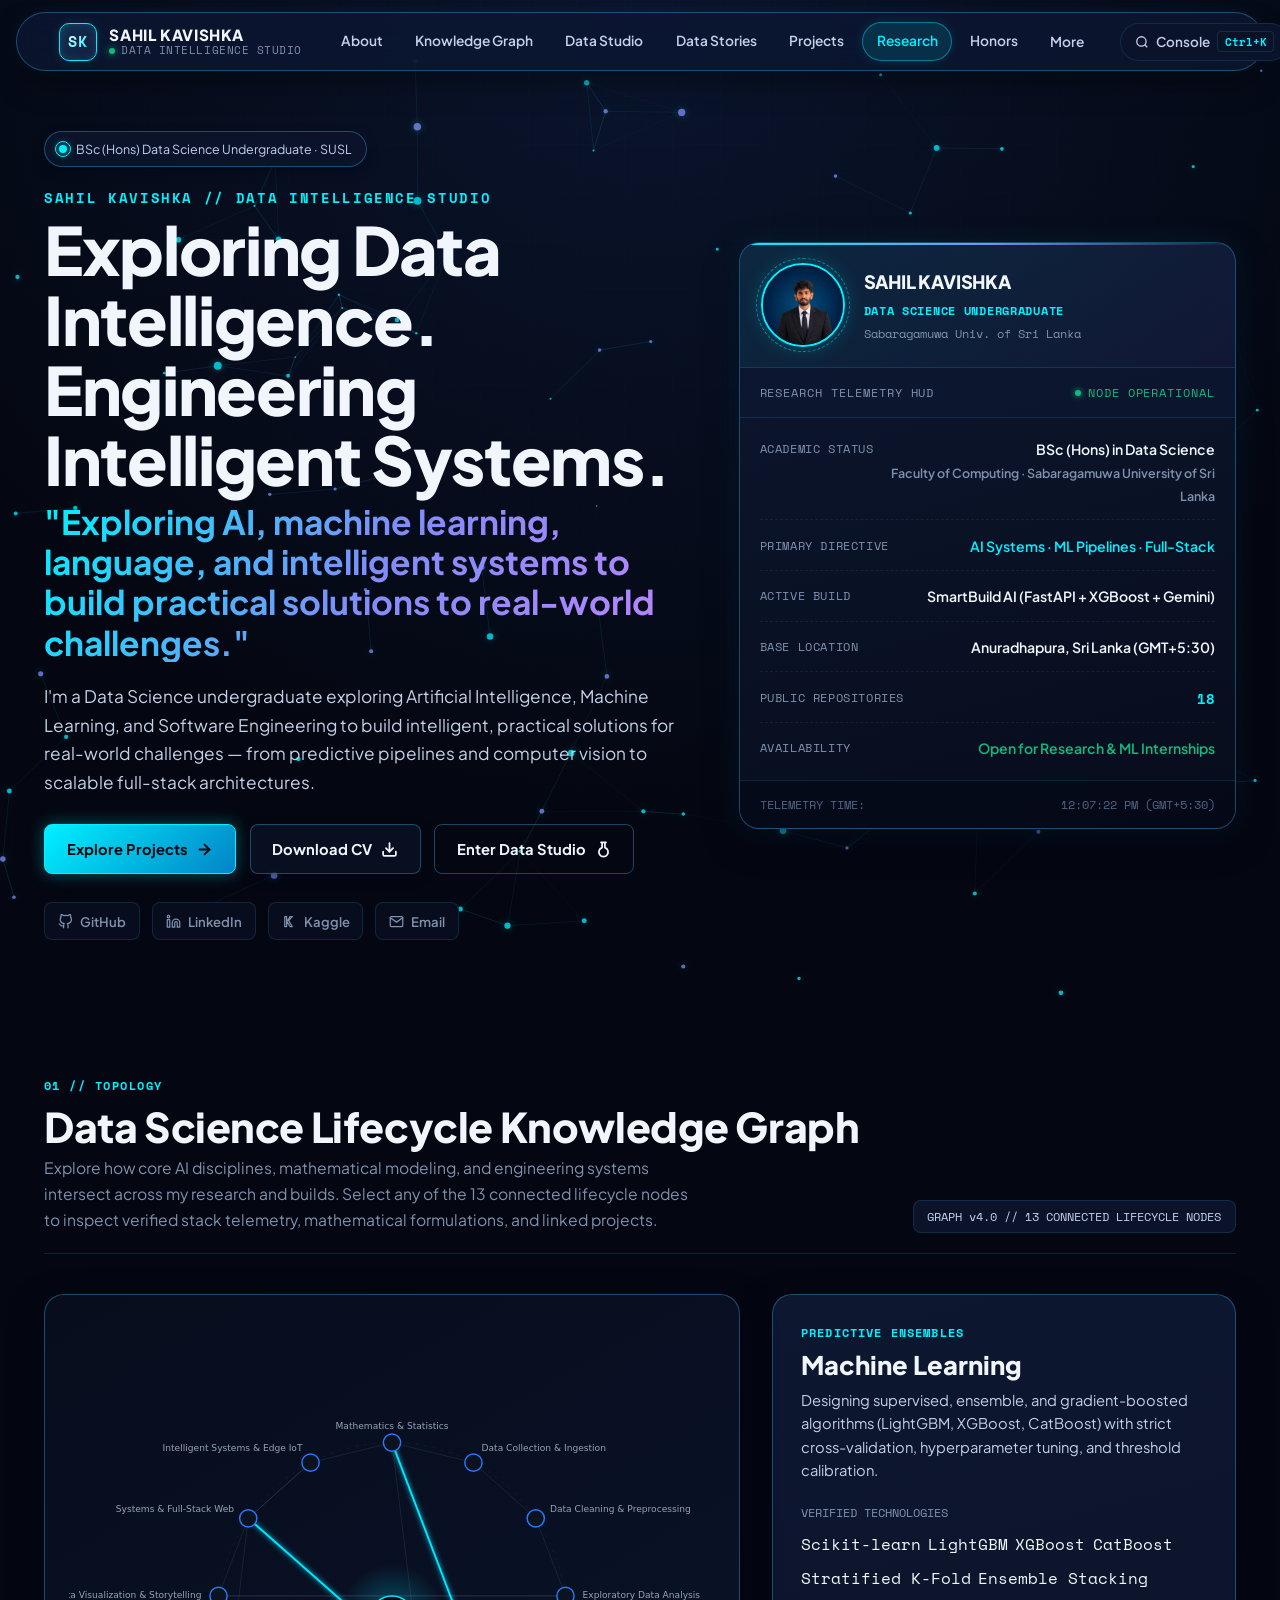
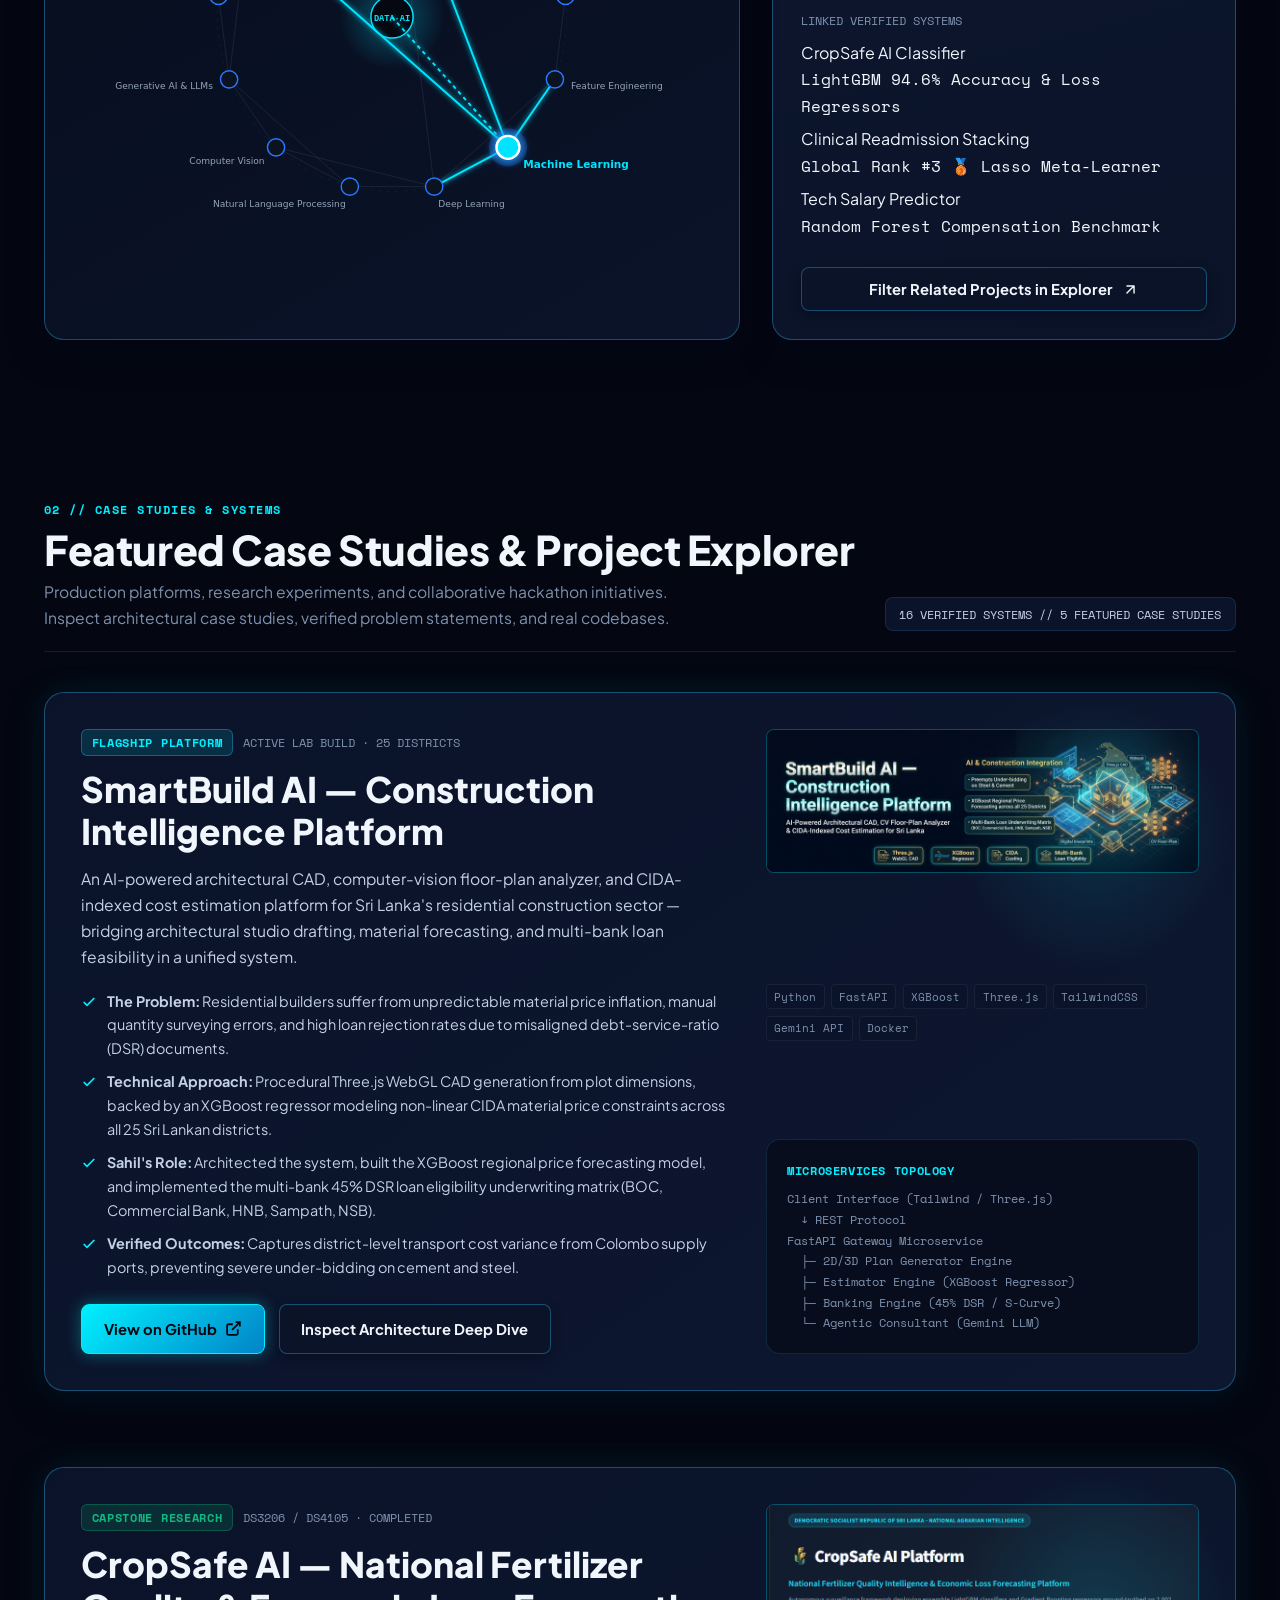
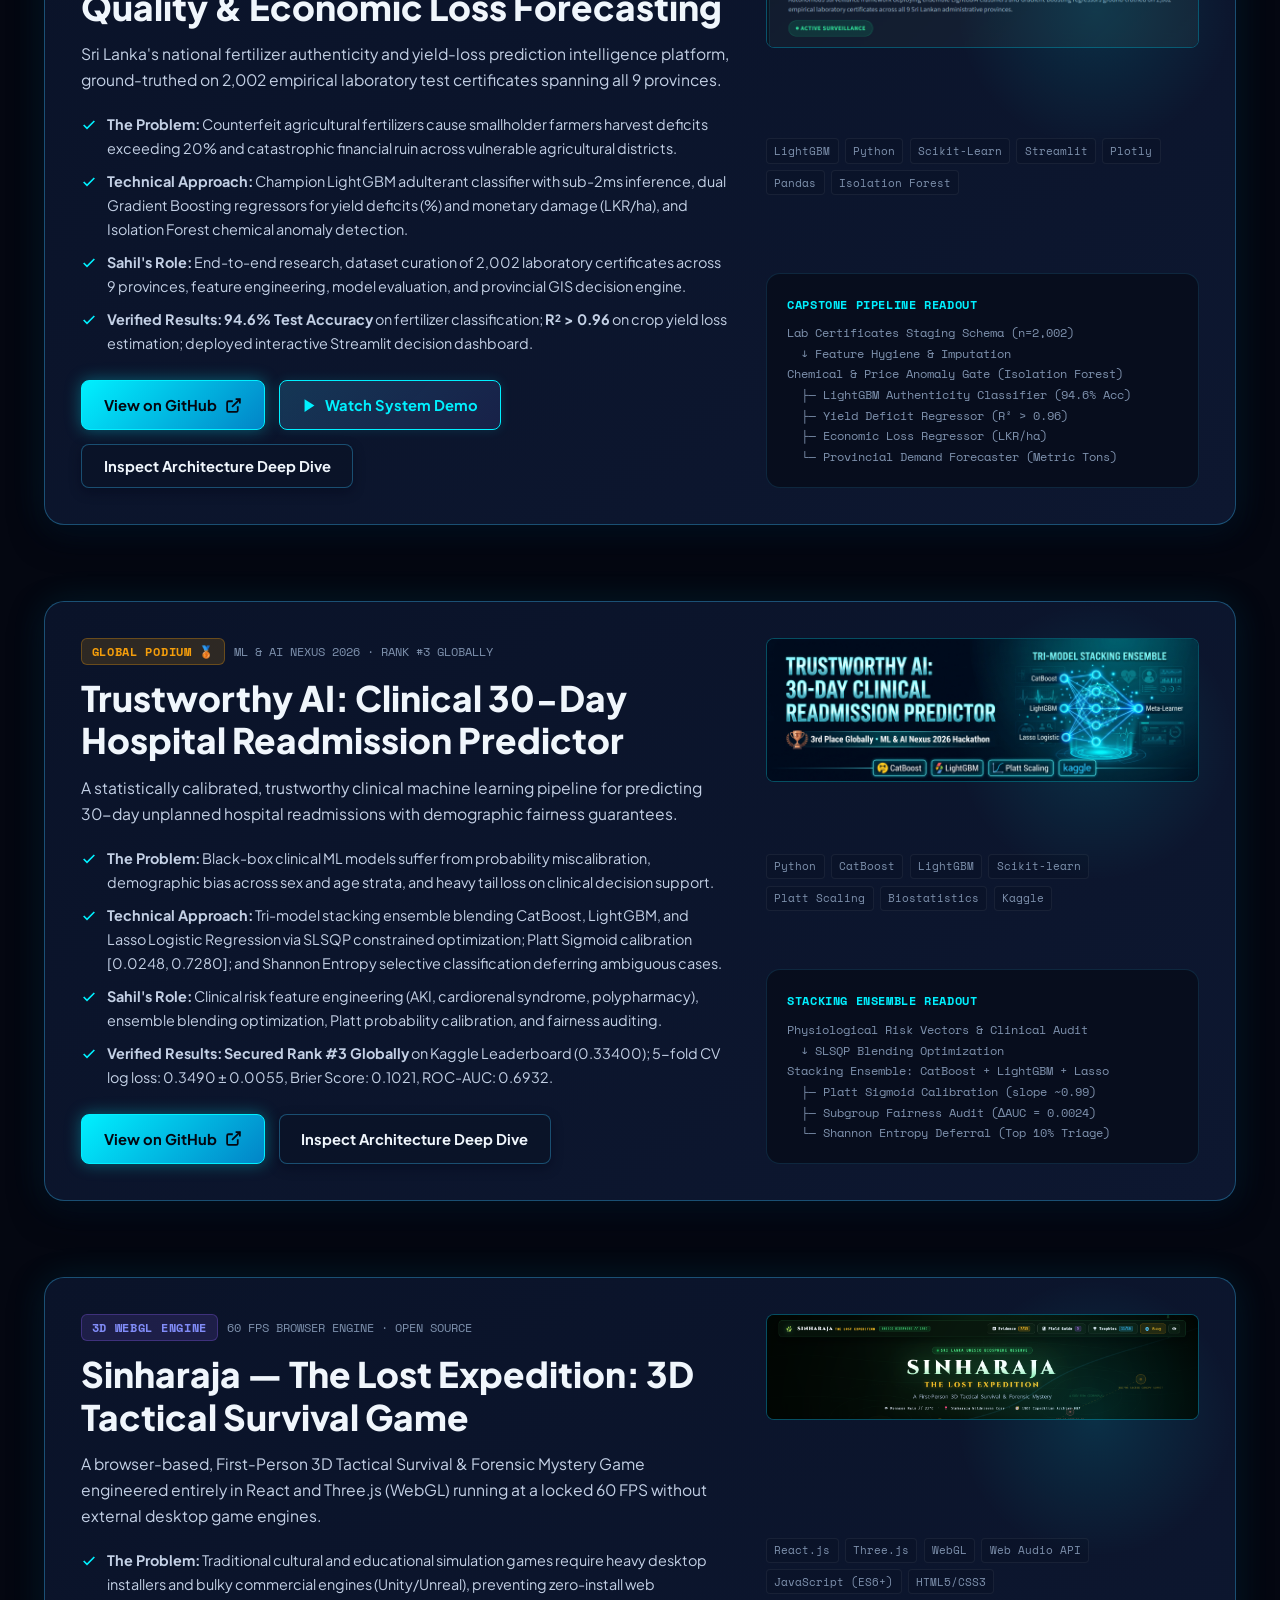
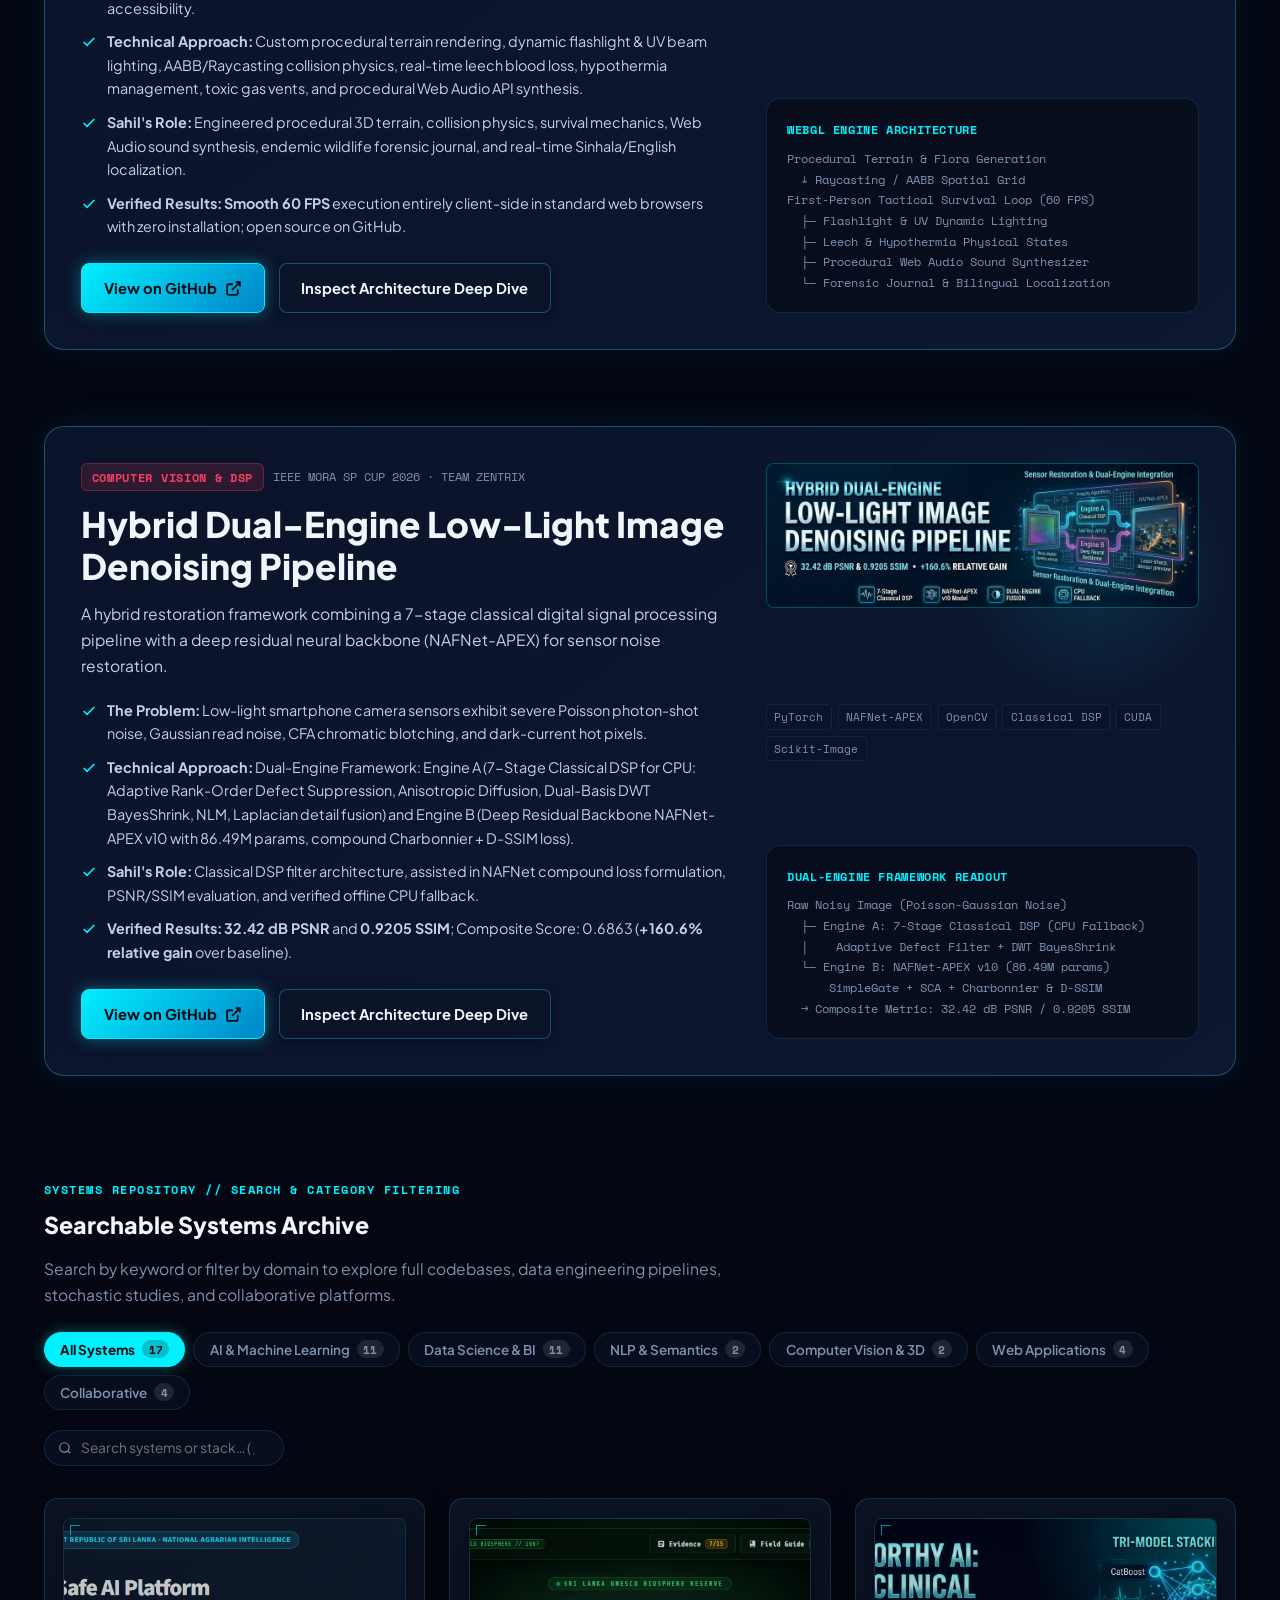
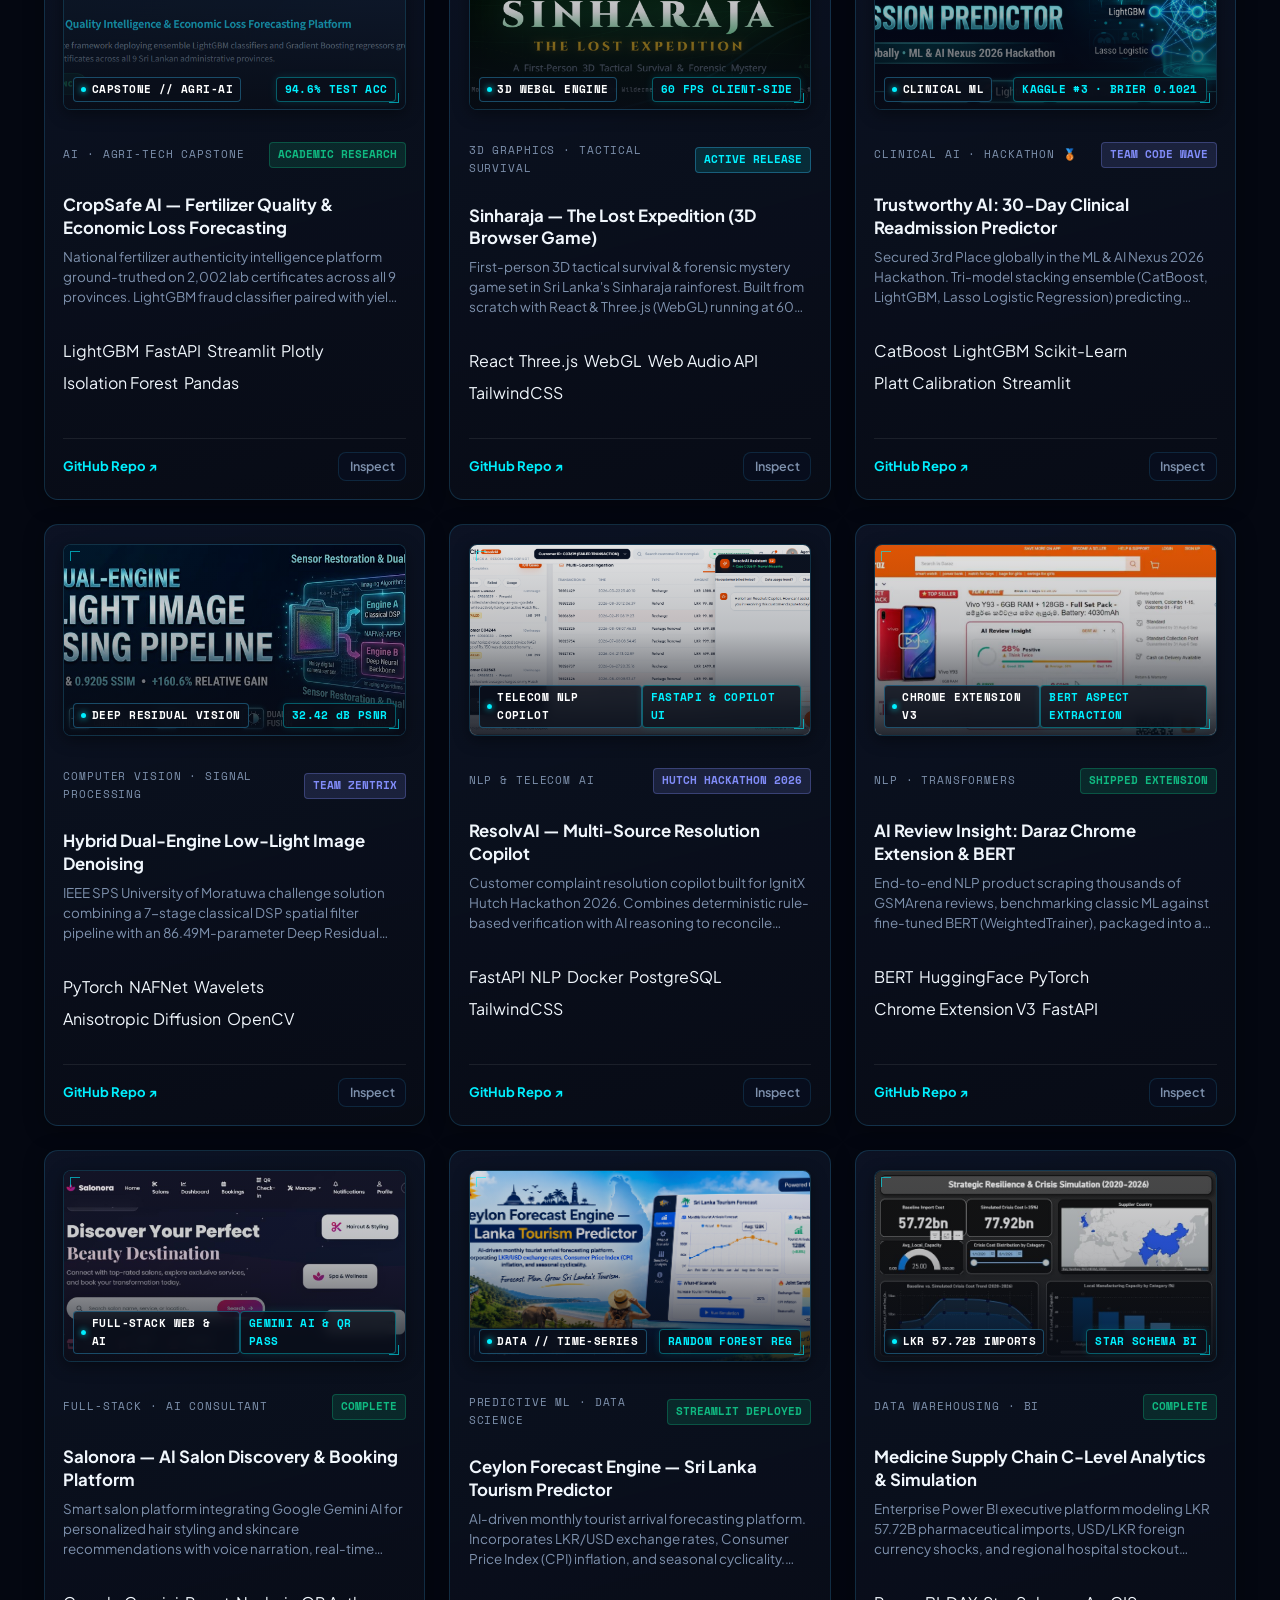
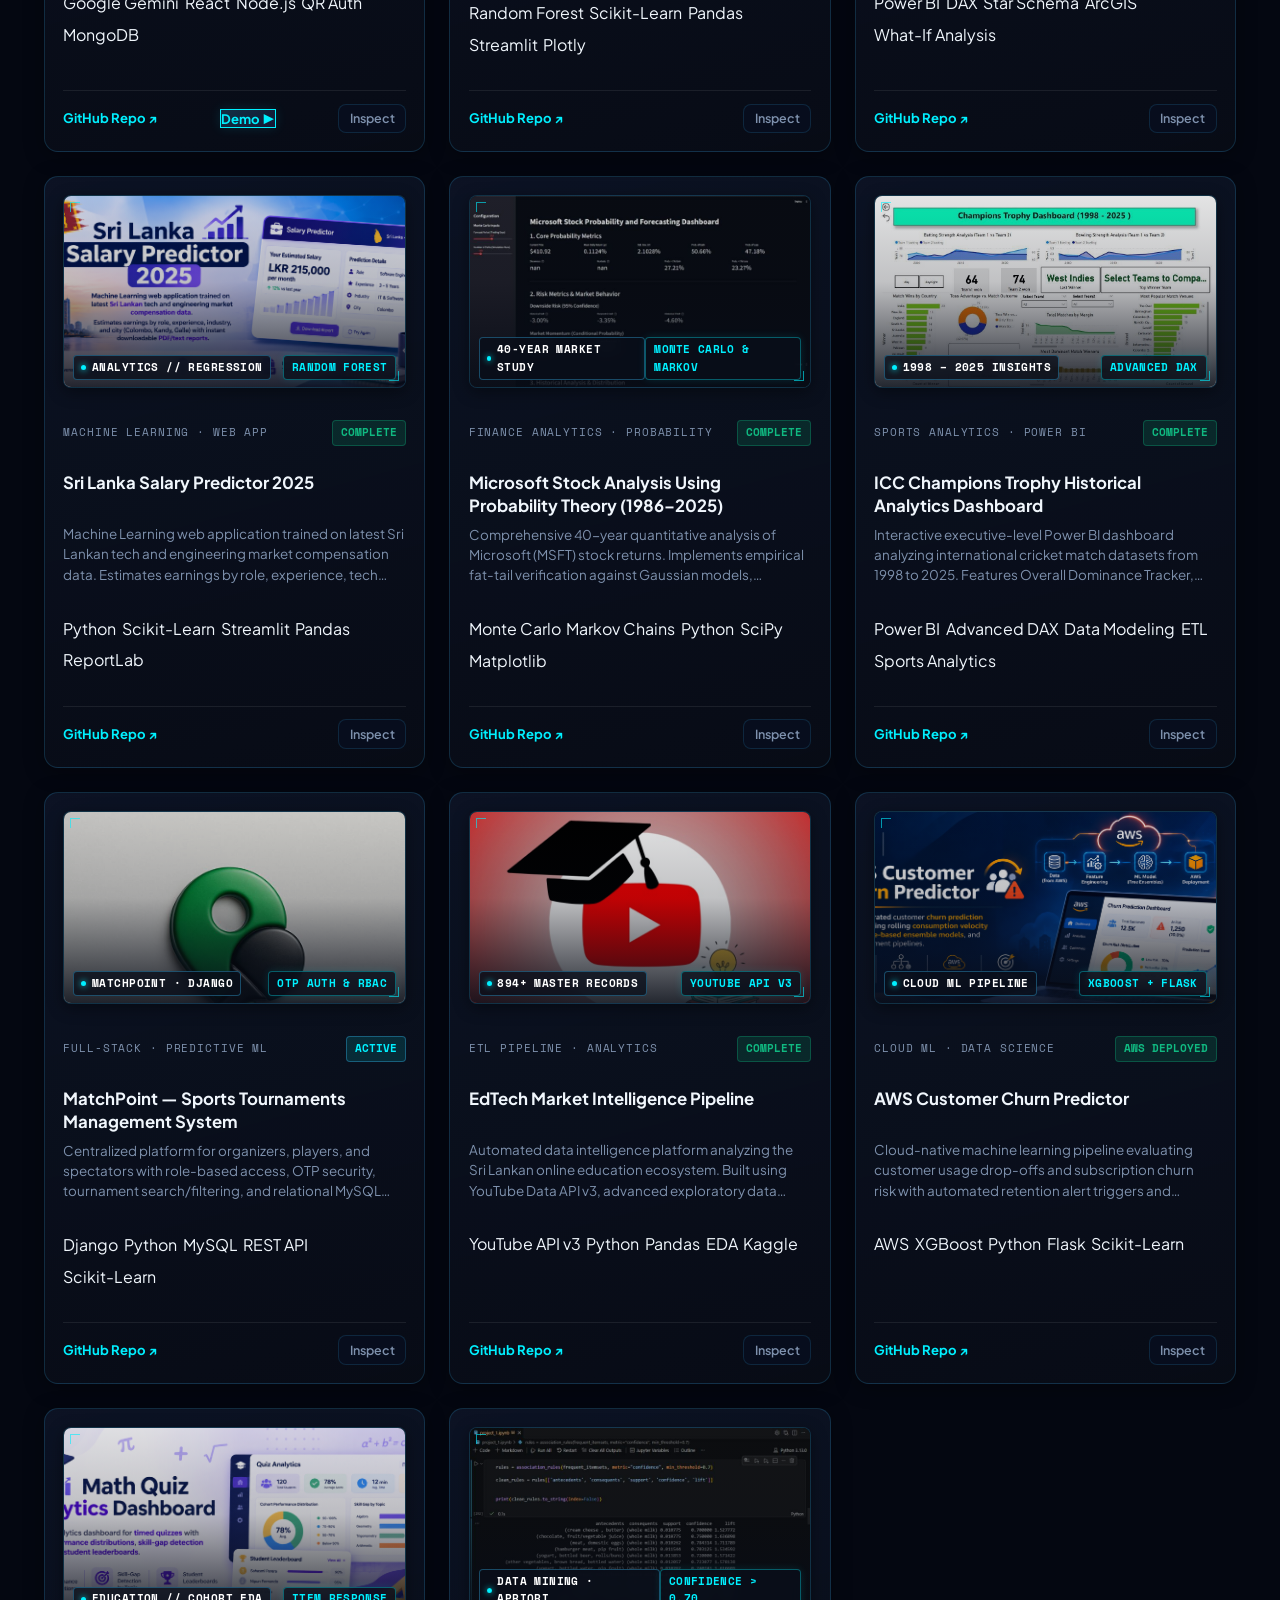
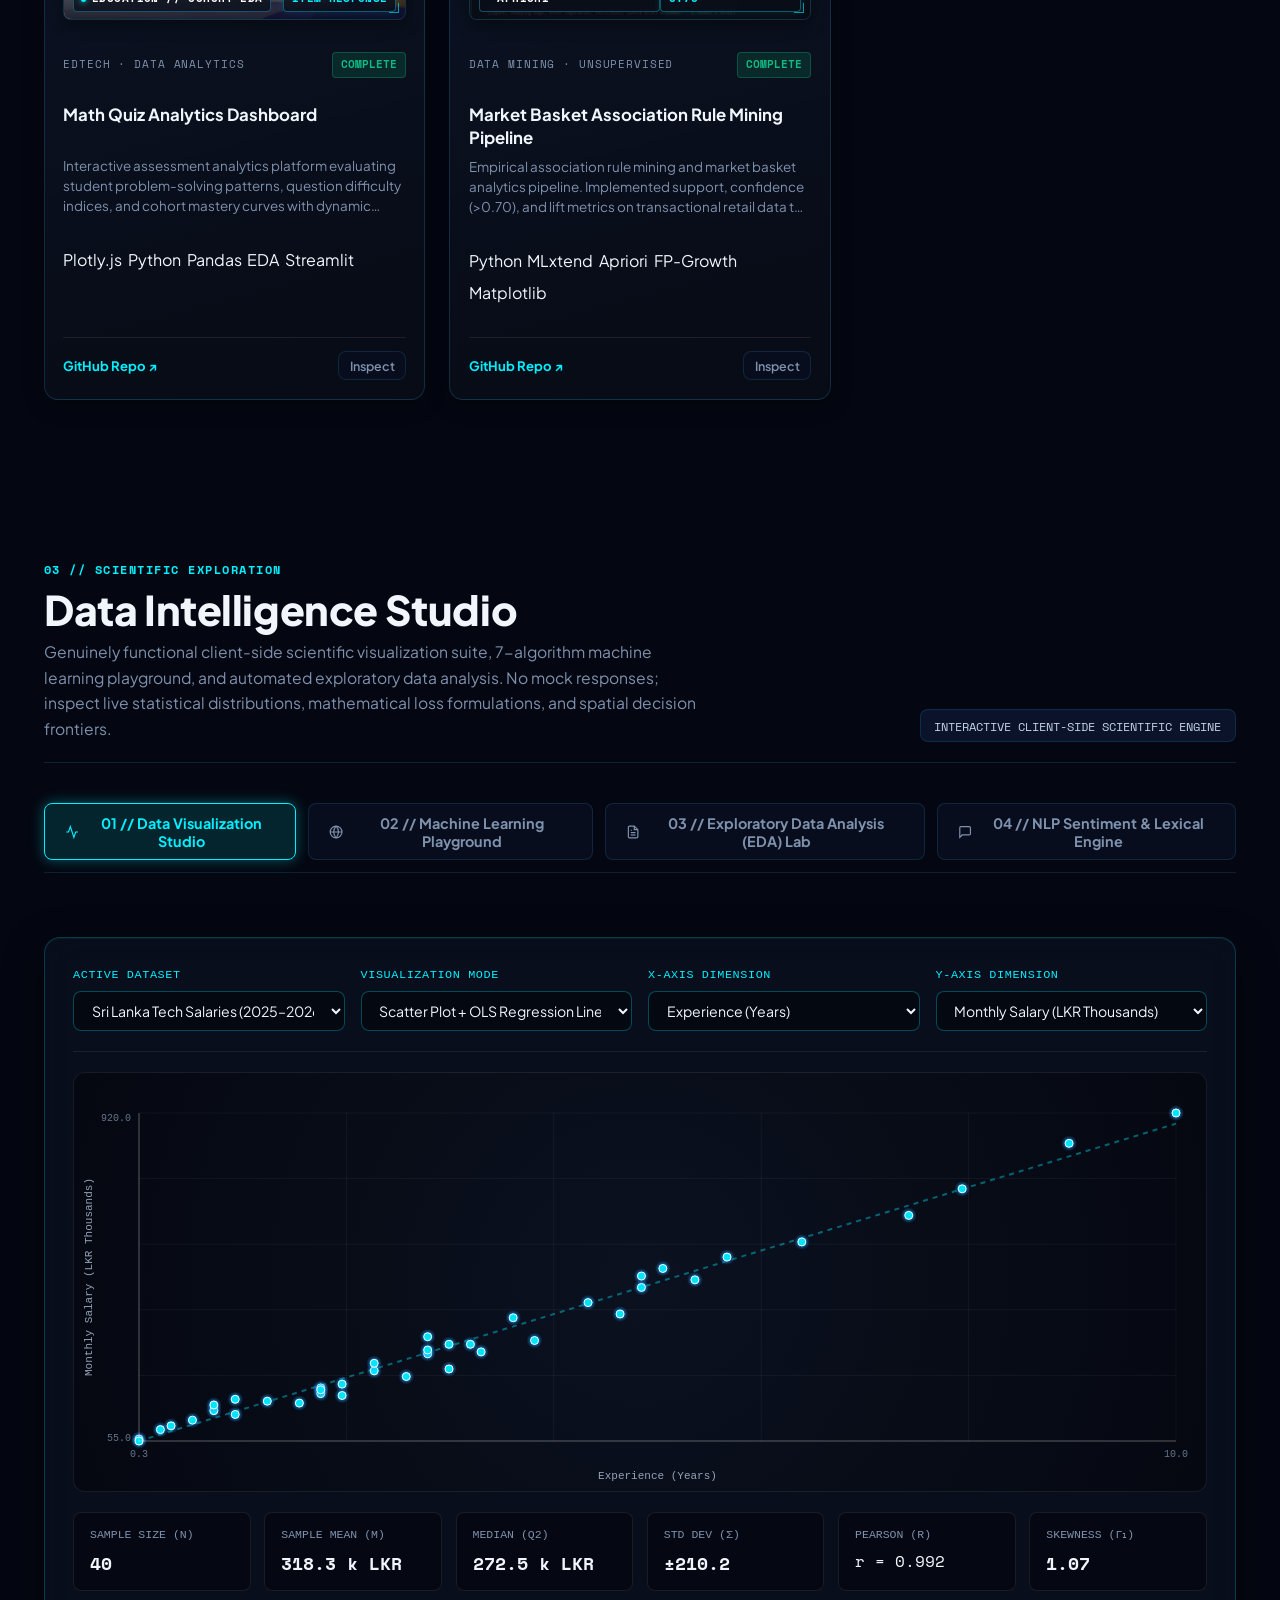
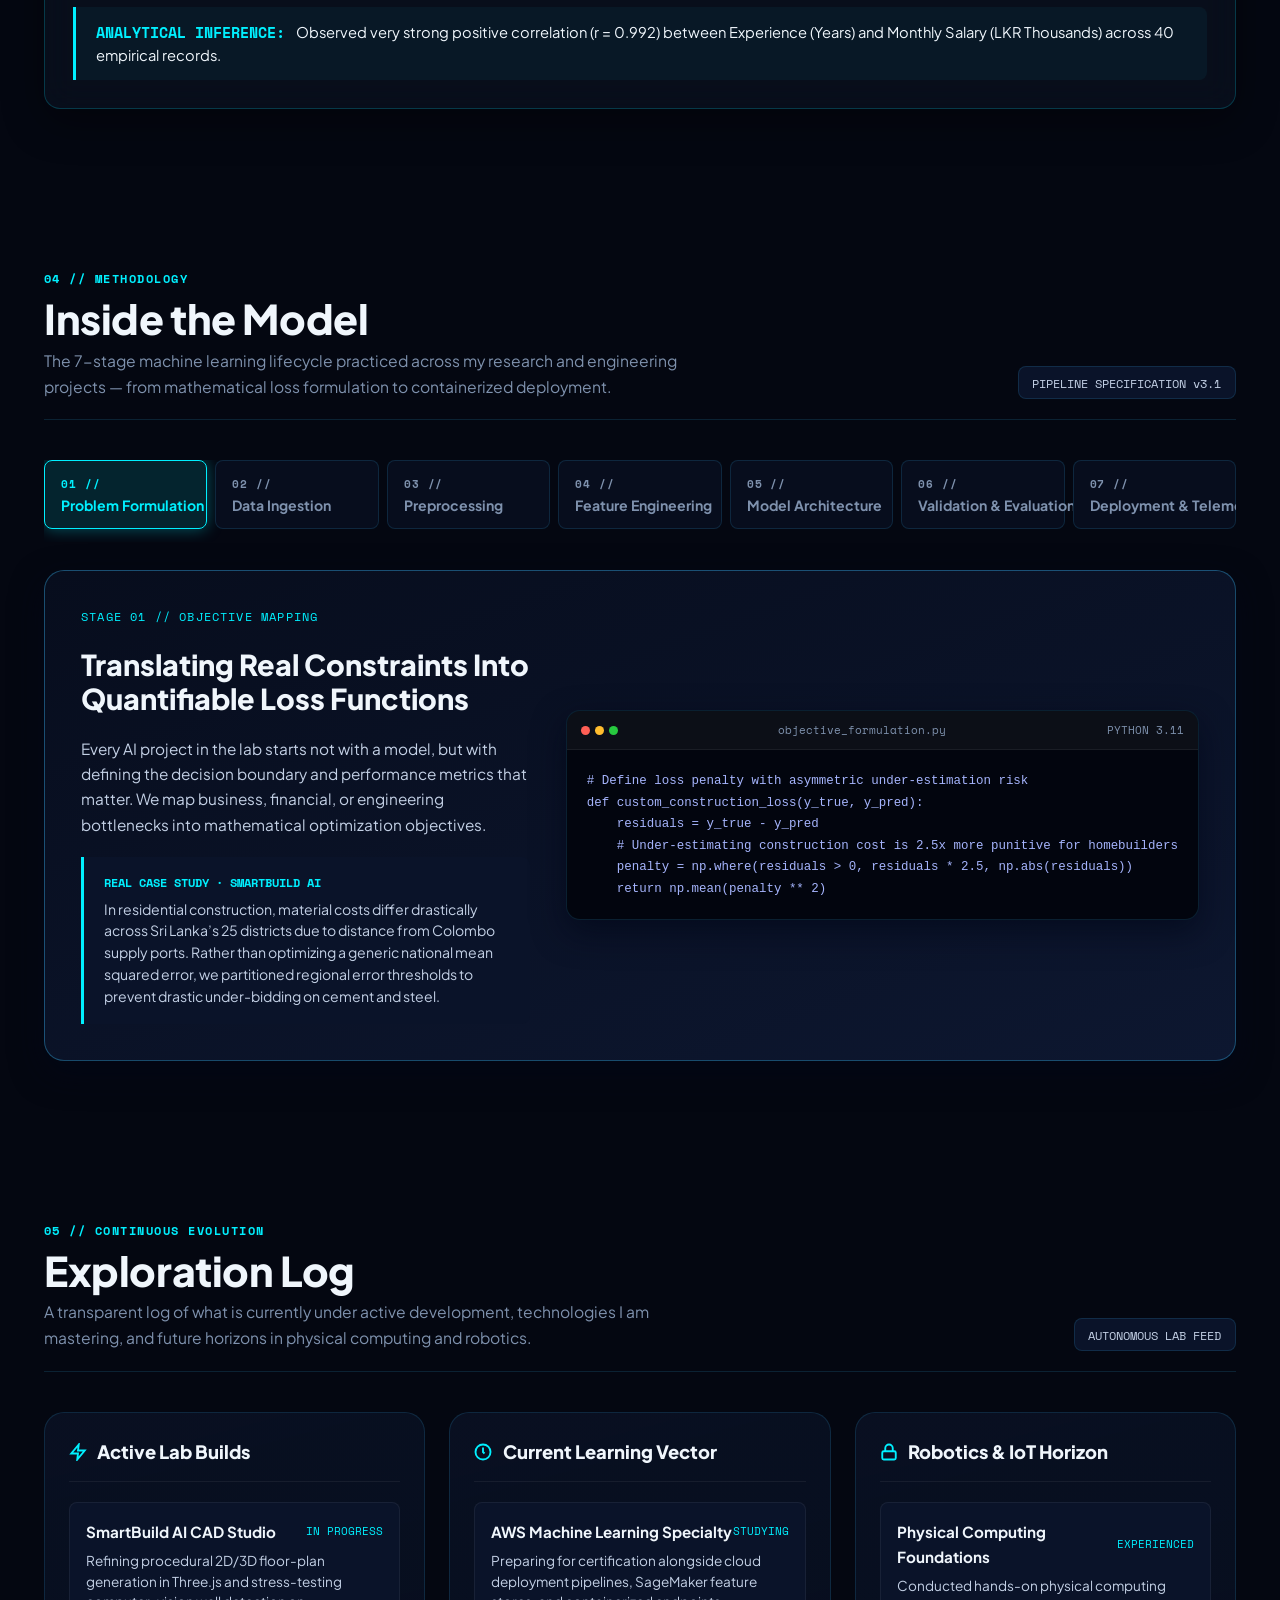
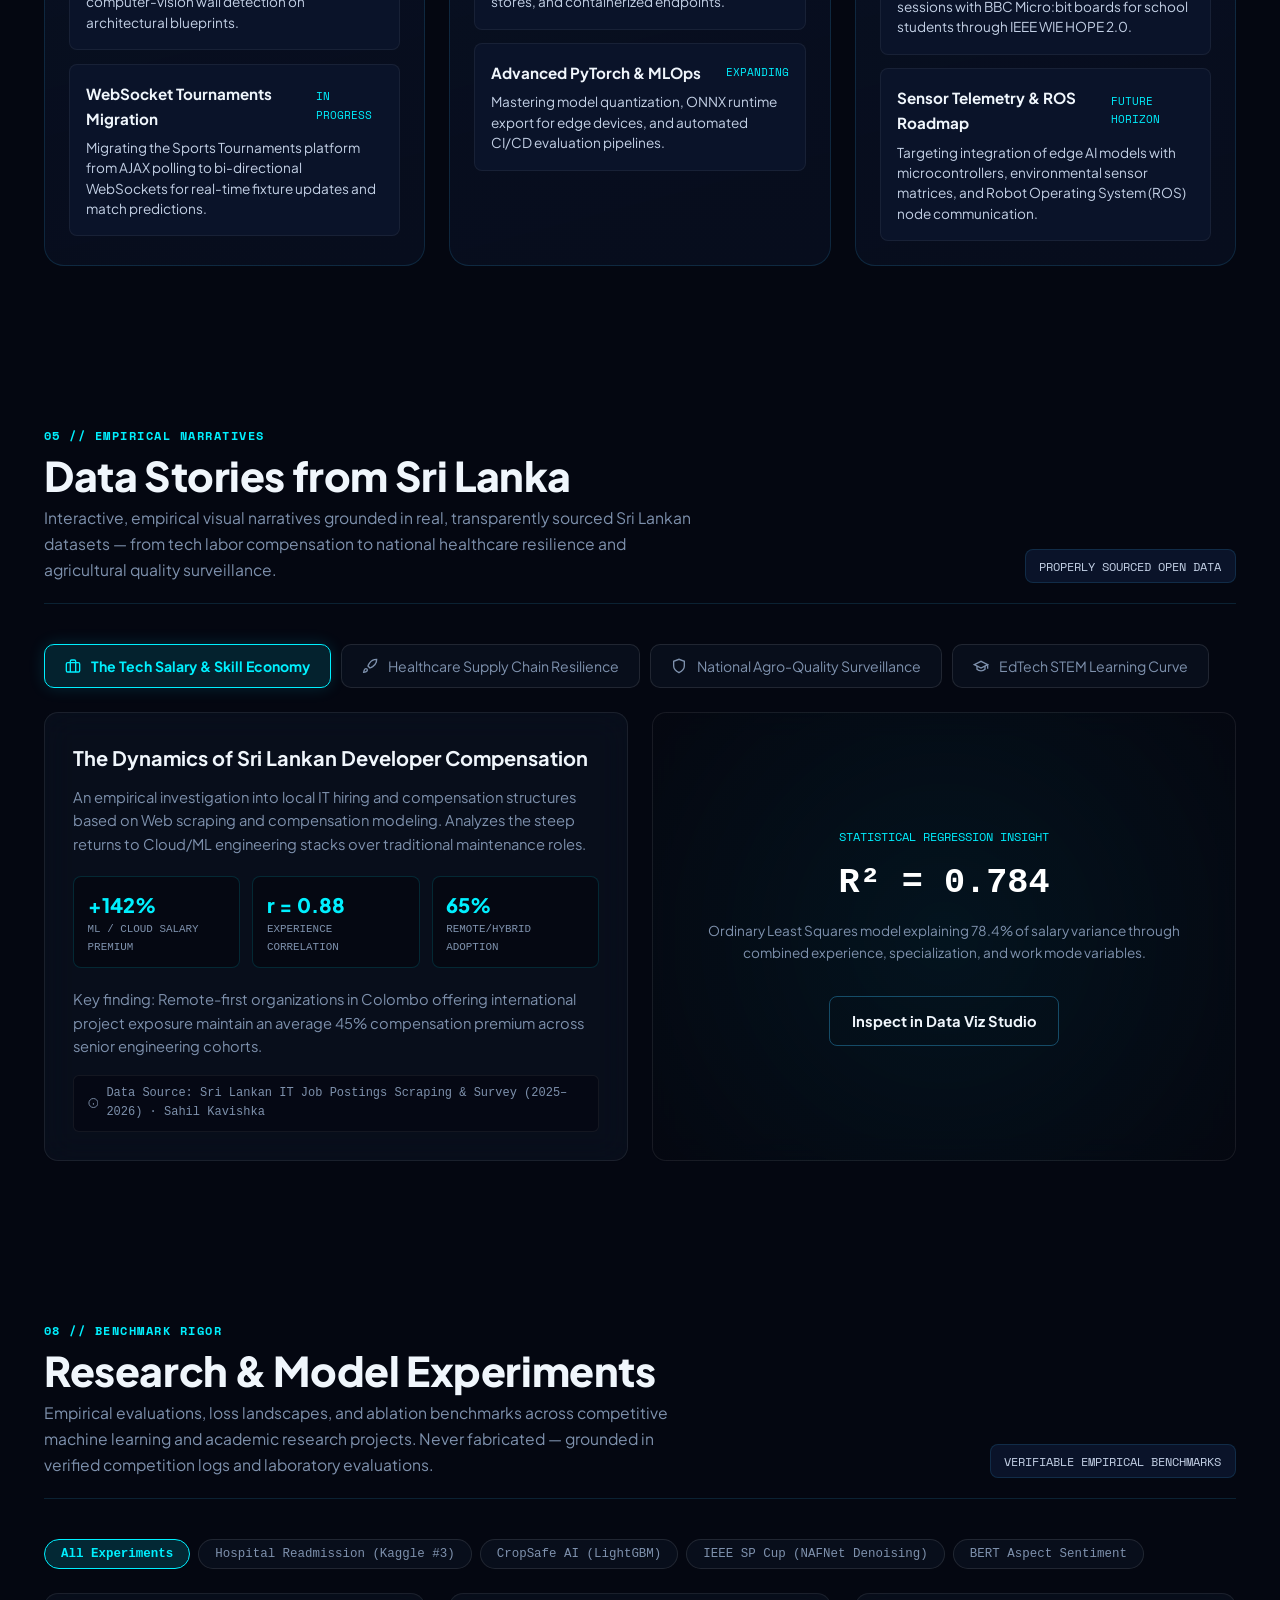
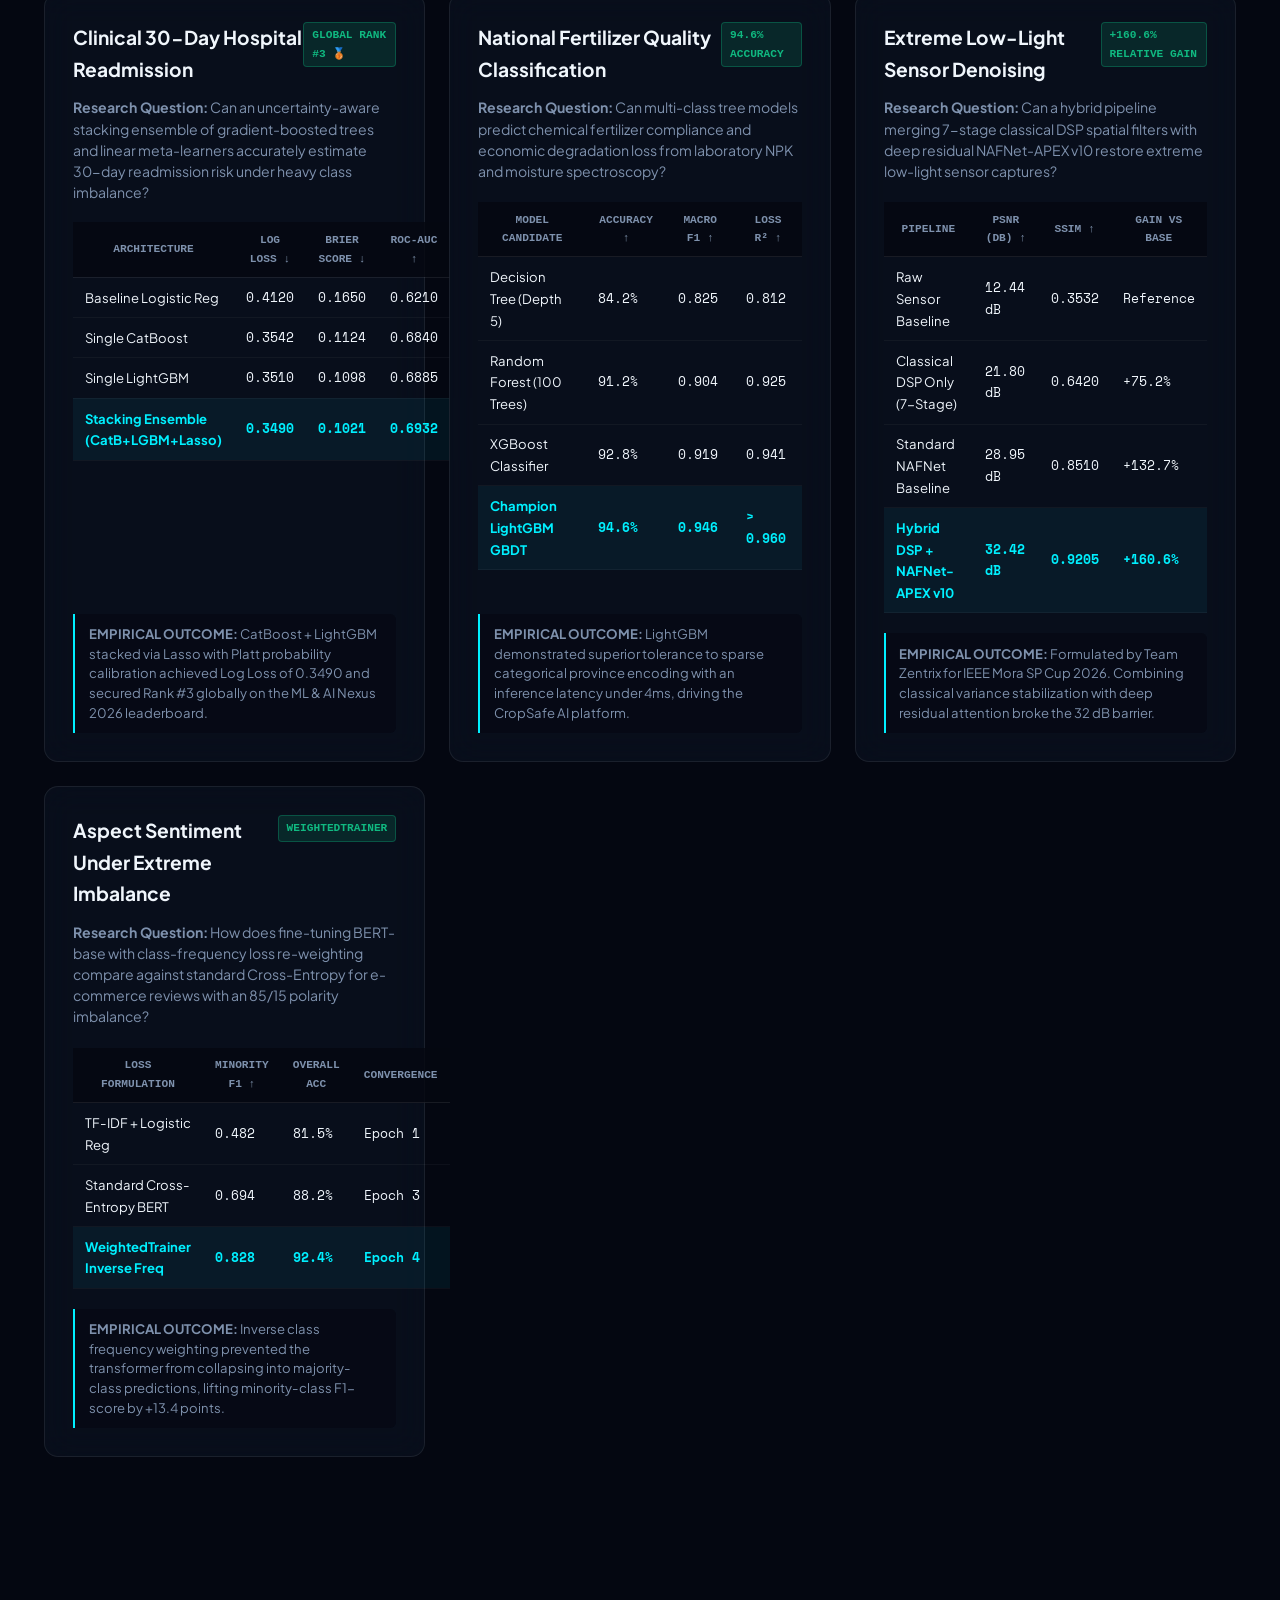
==== commit aaac6a2f: "feat(projects): upgrade to 16:9 widescreen scientific HUD cards, integrate authentic images & metric" ====
--- a/index.html
+++ b/index.html
@@ -702,11 +702,11 @@
         <!-- Filter Controls -->
         <div class="explorer-controls reveal-up">
           <div class="filter-pills" role="toolbar" aria-label="Filter projects by domain">
-            <button class="filter-btn" data-filter="all" type="button" aria-pressed="true">All Systems <span class="filter-count">16</span></button>
-            <button class="filter-btn" data-filter="ai" type="button" aria-pressed="false">AI &amp; Machine Learning <span class="filter-count">7</span></button>
-            <button class="filter-btn" data-filter="data" type="button" aria-pressed="false">Data Science <span class="filter-count">6</span></button>
-            <button class="filter-btn" data-filter="nlp" type="button" aria-pressed="false">NLP &amp; Semantics <span class="filter-count">3</span></button>
-            <button class="filter-btn" data-filter="cv" type="button" aria-pressed="false">Computer Vision &amp; 3D <span class="filter-count">4</span></button>
+            <button class="filter-btn active" data-filter="all" type="button" aria-pressed="true">All Systems <span class="filter-count">17</span></button>
+            <button class="filter-btn" data-filter="ai" type="button" aria-pressed="false">AI &amp; Machine Learning <span class="filter-count">11</span></button>
+            <button class="filter-btn" data-filter="data" type="button" aria-pressed="false">Data Science &amp; BI <span class="filter-count">11</span></button>
+            <button class="filter-btn" data-filter="nlp" type="button" aria-pressed="false">NLP &amp; Semantics <span class="filter-count">2</span></button>
+            <button class="filter-btn" data-filter="cv" type="button" aria-pressed="false">Computer Vision &amp; 3D <span class="filter-count">2</span></button>
             <button class="filter-btn" data-filter="web" type="button" aria-pressed="false">Web Applications <span class="filter-count">4</span></button>
             <button class="filter-btn" data-filter="collab" type="button" aria-pressed="false">Collaborative <span class="filter-count">4</span></button>
           </div>
@@ -716,191 +716,284 @@
             <input type="search" id="project-search" placeholder="Search systems or stack… ( / )" aria-label="Search systems by keyword or stack" />
           </div>
         </div>
-            <button class="filter-btn" data-filter="ai" type="button" aria-pressed="false">AI &amp; ML <span class="filter-count">7</span></button>
-            <button class="filter-btn" data-filter="nlp" type="button" aria-pressed="false">NLP &amp; Deep Learning <span class="filter-count">3</span></button>
-            <button class="filter-btn" data-filter="cv" type="button" aria-pressed="false">3D &amp; Computer Vision <span class="filter-count">2</span></button>
-            <button class="filter-btn" data-filter="data" type="button" aria-pressed="false">Data &amp; BI <span class="filter-count">6</span></button>
-            <button class="filter-btn" data-filter="web" type="button" aria-pressed="false">Web Applications <span class="filter-count">4</span></button>
-            <button class="filter-btn" data-filter="collab" type="button" aria-pressed="false">Collaborative <span class="filter-count">4</span></button>
-          </div>
-
-          <div class="search-input-wrap">
-            <svg viewBox="0 0 24 24" fill="none" stroke="currentColor" stroke-width="2" aria-hidden="true"><circle cx="11" cy="11" r="8"></circle><line x1="21" y1="21" x2="16.65" y2="16.65"></line></svg>
-            <input type="search" id="project-search" placeholder="Search systems or stack… ( / )" aria-label="Search systems by keyword or stack" />
-          </div>
-        </div>
 
         <!-- Projects Grid -->
         <div class="projects-grid" id="projects-grid">
           <article class="project-card reveal-up" data-category="ai data" id="proj-cropsafe-ai">
-            <div class="card-visual-header">
-              <div class="card-visual-scan" aria-hidden="true"></div>
-              <div class="card-visual-info">
-                <span class="mono card-id-tag">CAPSTONE // DS3206·DS4105</span>
-                <span class="card-visual-metric mono">94.6% TEST ACC</span>
-              </div>
-            </div>
+            <!-- Scientific Media Frame -->
+            <div class="project-media-frame" data-gallery-src="./images/projects/cropsafeAI.png" data-gallery-title="CropSafe AI — National Fertilizer Quality &amp; Loss Forecasting" data-gallery-loc="LightGBM · Scikit-learn · Streamlit · 2,002 Empirical Lab Certificates" data-gallery-desc="National fertilizer authenticity intelligence platform ground-truthed on 2,002 laboratory test certificates across all 9 provinces. Features 94.6% accuracy fraud classification and R² > 0.96 economic damage regression.">
+              <img src="./images/projects/cropsafeAI.png" alt="CropSafe AI Platform Architecture &amp; Loss Forecasting" class="project-media-img" loading="lazy" />
+              <div class="project-media-overlay"></div>
+              <div class="project-media-hud">
+                <span class="hud-pill mono"><span class="hud-dot"></span> CAPSTONE // AGRI-AI</span>
+                <span class="hud-metric mono">94.6% TEST ACC</span>
+              </div>
+              <div class="project-media-zoom-btn mono"><span>INSPECT</span> ↗</div>
+            </div>
+
+            <!-- Card Header Meta -->
             <div class="card-top-row">
               <span class="card-cat-badge">AI · AGRI-TECH CAPSTONE</span>
               <span class="card-status-badge complete">ACADEMIC RESEARCH</span>
             </div>
+
+            <!-- Card Body -->
             <div>
               <h3 class="project-title">CropSafe AI — Fertilizer Quality &amp; Economic Loss Forecasting</h3>
-              <p class="project-desc">National fertilizer authenticity intelligence platform ground-truthed on 2,002 lab certificates across all 9 Sri Lankan provinces. LightGBM fraud classifier (94.6% accuracy, &lt;2ms latency) paired with yield deficit regressors (R²&gt;0.96) and black-market anomaly detection.</p>
-            </div>
-            <div class="project-stack-tags">
-              <span class="stack-tag">LightGBM</span><span class="stack-tag">Python</span><span class="stack-tag">Scikit-Learn</span><span class="stack-tag">Streamlit</span><span class="stack-tag">Plotly</span><span class="stack-tag">Isolation Forest</span>
-            </div>
+              <p class="project-desc">National fertilizer authenticity intelligence platform ground-truthed on 2,002 lab certificates across all 9 provinces. LightGBM fraud classifier paired with yield deficit regressors (R²&gt;0.96) and anomaly detection.</p>
+            </div>
+
+            <!-- Stack Tags -->
+            <div class="project-tags">
+                <span class="tag">LightGBM</span>
+                <span class="tag">FastAPI</span>
+                <span class="tag">Streamlit</span>
+                <span class="tag">Plotly</span>
+                <span class="tag">Isolation Forest</span>
+                <span class="tag">Pandas</span>
+            </div>
+
+            <!-- Footer Actions -->
             <div class="project-card-footer">
-              <a class="card-link-btn" href="https://github.com/sahilkavishka" target="_blank" rel="noreferrer noopener">Source Repo ↗</a>
+              <a class="card-link-btn" href="https://github.com/sahilkavishka" target="_blank" rel="noreferrer noopener">GitHub Repo ↗</a>
               <button class="inspect-btn" data-inspect-id="cropsafe-ai" type="button">Inspect</button>
             </div>
           </article>
 
           <article class="project-card reveal-up" data-category="web cv" id="proj-sinharaja">
-            <div class="card-visual-header">
-              <div class="card-visual-scan" aria-hidden="true"></div>
-              <div class="card-visual-info">
-                <span class="mono card-id-tag">3D WEBGL ENGINE</span>
-                <span class="card-visual-metric mono">60 FPS CLIENT-SIDE</span>
-              </div>
-            </div>
+            <!-- Scientific Media Frame -->
+            <div class="project-media-frame" data-gallery-src="./images/projects/sinharaja game.png" data-gallery-title="Sinharaja — The Lost Expedition: 3D Tactical Survival Game" data-gallery-loc="Three.js · WebGL · 60 FPS Browser Game Engine" data-gallery-desc="First-Person 3D Tactical Survival & Forensic Mystery Game built from scratch in React and Three.js (WebGL). Features procedural terrain, dynamic lighting, AABB/Raycasting collision, leech blood loss, hypothermia, toxic sulfur vents, and wildlife photography.">
+              <img src="./images/projects/sinharaja game.png" alt="Sinharaja — The Lost Expedition: 3D Tactical Survival Game" class="project-media-img" loading="lazy" />
+              <div class="project-media-overlay"></div>
+              <div class="project-media-hud">
+                <span class="hud-pill mono"><span class="hud-dot"></span> 3D WEBGL ENGINE</span>
+                <span class="hud-metric mono">60 FPS CLIENT-SIDE</span>
+              </div>
+              <div class="project-media-zoom-btn mono"><span>INSPECT</span> ↗</div>
+            </div>
+
+            <!-- Card Header Meta -->
             <div class="card-top-row">
               <span class="card-cat-badge">3D GRAPHICS · TACTICAL SURVIVAL</span>
               <span class="card-status-badge active">ACTIVE RELEASE</span>
             </div>
+
+            <!-- Card Body -->
             <div>
               <h3 class="project-title">Sinharaja — The Lost Expedition (3D Browser Game)</h3>
-              <p class="project-desc">First-person 3D tactical survival &amp; forensic mystery game set in Sri Lanka's Sinharaja rainforest. Built from scratch with React &amp; Three.js (WebGL) running at 60 FPS — featuring raycasting physics, leech blood loss mechanics, hypothermia, UV beams, and procedural Web Audio API synthesis.</p>
-            </div>
-            <div class="project-stack-tags">
-              <span class="stack-tag">Three.js</span><span class="stack-tag">React.js</span><span class="stack-tag">WebGL</span><span class="stack-tag">Web Audio</span><span class="stack-tag">JavaScript</span>
-            </div>
+              <p class="project-desc">First-person 3D tactical survival &amp; forensic mystery game set in Sri Lanka's Sinharaja rainforest. Built from scratch with React &amp; Three.js (WebGL) running at 60 FPS with raycasting physics and Web Audio synthesis.</p>
+            </div>
+
+            <!-- Stack Tags -->
+            <div class="project-tags">
+                <span class="tag">React</span>
+                <span class="tag">Three.js</span>
+                <span class="tag">WebGL</span>
+                <span class="tag">Web Audio API</span>
+                <span class="tag">TailwindCSS</span>
+            </div>
+
+            <!-- Footer Actions -->
             <div class="project-card-footer">
-              <a class="card-link-btn" href="https://github.com/sahilkavishka/sinharaja" target="_blank" rel="noreferrer noopener">Source Repo ↗</a>
+              <a class="card-link-btn" href="https://github.com/sahilkavishka" target="_blank" rel="noreferrer noopener">GitHub Repo ↗</a>
               <button class="inspect-btn" data-inspect-id="sinharaja-expedition" type="button">Inspect</button>
             </div>
           </article>
 
           <article class="project-card reveal-up" data-category="ai data collab" id="proj-nexus-readmission">
-            <div class="card-visual-header">
-              <div class="card-visual-scan" aria-hidden="true"></div>
-              <div class="card-visual-info">
-                <span class="mono card-id-tag">KAGGLE RANK #3 GLOBAL</span>
-                <span class="card-visual-metric mono">BRIER SCORE 0.1021</span>
-              </div>
-            </div>
+            <!-- Scientific Media Frame -->
+            <div class="project-media-frame" data-gallery-src="./images/projects/30 day clinical readmission.jfif" data-gallery-title="Trustworthy AI: 30-Day Clinical Readmission Predictor" data-gallery-loc="ML & AI Nexus 2026 Hackathon · Team Code Wave (3rd Place Global)" data-gallery-desc="Tri-model stacking ensemble (CatBoost, LightGBM, Lasso Logistic Regression) predicting unplanned readmissions with Platt Sigmoid calibration slope ~0.99, demographic fairness auditing, and Shannon Entropy uncertainty quantification.">
+              <img src="./images/projects/30 day clinical readmission.jfif" alt="Clinical Readmission Stacking Ensemble Architecture" class="project-media-img" loading="lazy" />
+              <div class="project-media-overlay"></div>
+              <div class="project-media-hud">
+                <span class="hud-pill mono"><span class="hud-dot"></span> CLINICAL ML</span>
+                <span class="hud-metric mono">KAGGLE #3 · BRIER 0.1021</span>
+              </div>
+              <div class="project-media-zoom-btn mono"><span>INSPECT</span> ↗</div>
+            </div>
+
+            <!-- Card Header Meta -->
             <div class="card-top-row">
               <span class="card-cat-badge">CLINICAL AI · HACKATHON 🥉</span>
               <span class="card-status-badge collab">TEAM CODE WAVE</span>
             </div>
+
+            <!-- Card Body -->
             <div>
               <h3 class="project-title">Trustworthy AI: 30-Day Clinical Readmission Predictor</h3>
-              <p class="project-desc">Secured 3rd Place globally in the ML &amp; AI Nexus 2026 Hackathon. Tri-model stacking ensemble (CatBoost, LightGBM, Lasso Logistic Regression) predicting unplanned hospital readmissions with Platt Sigmoid calibration slope ~0.99, demographic fairness auditing, and Shannon Entropy uncertainty quantification.</p>
-            </div>
-            <div class="project-stack-tags">
-              <span class="stack-tag">CatBoost</span><span class="stack-tag">LightGBM</span><span class="stack-tag">Platt Scaling</span><span class="stack-tag">Kaggle</span><span class="stack-tag">Biostatistics</span>
-            </div>
+              <p class="project-desc">Secured 3rd Place globally in the ML &amp; AI Nexus 2026 Hackathon. Tri-model stacking ensemble (CatBoost, LightGBM, Lasso Logistic Regression) predicting unplanned readmissions with Platt Sigmoid calibration slope ~0.99.</p>
+            </div>
+
+            <!-- Stack Tags -->
+            <div class="project-tags">
+                <span class="tag">CatBoost</span>
+                <span class="tag">LightGBM</span>
+                <span class="tag">Scikit-Learn</span>
+                <span class="tag">Platt Calibration</span>
+                <span class="tag">Streamlit</span>
+            </div>
+
+            <!-- Footer Actions -->
             <div class="project-card-footer">
-              <a class="card-link-btn" href="https://github.com/sahilkavishka" target="_blank" rel="noreferrer noopener">Source Repo ↗</a>
+              <a class="card-link-btn" href="https://github.com/sahilkavishka" target="_blank" rel="noreferrer noopener">GitHub Repo ↗</a>
               <button class="inspect-btn" data-inspect-id="nexus-hospital-readmission" type="button">Inspect</button>
             </div>
           </article>
 
           <article class="project-card reveal-up" data-category="ai cv collab" id="proj-mora-sp-cup">
-            <div class="card-visual-header">
-              <div class="card-visual-scan" aria-hidden="true"></div>
-              <div class="card-visual-info">
-                <span class="mono card-id-tag">MORA SP CUP 2026</span>
-                <span class="card-visual-metric mono">32.42 dB PSNR</span>
-              </div>
-            </div>
+            <!-- Scientific Media Frame -->
+            <div class="project-media-frame" data-gallery-src="./images/projects/low-light image denoising.jfif" data-gallery-title="Extreme Low-Light Image Restoration Framework" data-gallery-loc="IEEE Mora SP Cup 2026 · Team Zentrix" data-gallery-desc="Novel Hybrid Dual-Engine restoration pipeline combining 7-stage classical DSP spatial filters with deep residual NAFNet-APEX v10. Achieved 32.42 dB PSNR and 0.9205 SSIM (+160.6% relative gain over raw sensor baseline).">
+              <img src="./images/projects/low-light image denoising.jfif" alt="Extreme Low-Light Image Restoration Framework" class="project-media-img" loading="lazy" />
+              <div class="project-media-overlay"></div>
+              <div class="project-media-hud">
+                <span class="hud-pill mono"><span class="hud-dot"></span> DEEP RESIDUAL VISION</span>
+                <span class="hud-metric mono">32.42 dB PSNR</span>
+              </div>
+              <div class="project-media-zoom-btn mono"><span>INSPECT</span> ↗</div>
+            </div>
+
+            <!-- Card Header Meta -->
             <div class="card-top-row">
               <span class="card-cat-badge">COMPUTER VISION · SIGNAL PROCESSING</span>
               <span class="card-status-badge collab">TEAM ZENTRIX</span>
             </div>
+
+            <!-- Card Body -->
             <div>
               <h3 class="project-title">Hybrid Dual-Engine Low-Light Image Denoising</h3>
-              <p class="project-desc">IEEE SPS University of Moratuwa challenge solution combining a 7-stage classical DSP pipeline (Dual-Basis DWT BayesShrink, NLM, Guided Filter, Anisotropic Diffusion) with an 86.49M-parameter Deep Residual NAFNet-APEX v10 backbone — achieving 32.42 dB PSNR (+160.6% relative gain over baseline).</p>
-            </div>
-            <div class="project-stack-tags">
-              <span class="stack-tag">PyTorch</span><span class="stack-tag">NAFNet</span><span class="stack-tag">Classical DSP</span><span class="stack-tag">OpenCV</span><span class="stack-tag">CUDA</span>
-            </div>
+              <p class="project-desc">IEEE SPS University of Moratuwa challenge solution combining a 7-stage classical DSP spatial filter pipeline with an 86.49M-parameter Deep Residual NAFNet-APEX v10 backbone — achieving 32.42 dB PSNR (+160.6% relative gain).</p>
+            </div>
+
+            <!-- Stack Tags -->
+            <div class="project-tags">
+                <span class="tag">PyTorch</span>
+                <span class="tag">NAFNet</span>
+                <span class="tag">Wavelets</span>
+                <span class="tag">Anisotropic Diffusion</span>
+                <span class="tag">OpenCV</span>
+            </div>
+
+            <!-- Footer Actions -->
             <div class="project-card-footer">
-              <a class="card-link-btn" href="https://github.com/sahilkavishka" target="_blank" rel="noreferrer noopener">Source Repo ↗</a>
+              <a class="card-link-btn" href="https://github.com/sahilkavishka" target="_blank" rel="noreferrer noopener">GitHub Repo ↗</a>
               <button class="inspect-btn" data-inspect-id="mora-sp-cup-denoise" type="button">Inspect</button>
             </div>
           </article>
 
           <article class="project-card reveal-up" data-category="ai nlp collab" id="proj-resove-ai">
-            <div class="card-visual-header">
-              <div class="card-visual-scan" aria-hidden="true"></div>
-              <div class="card-visual-info">
-                <span class="mono card-id-tag">IGNITX · HUTCH AI</span>
-                <span class="card-visual-metric mono">FASTAPI &amp; COPILOT UI</span>
-              </div>
-            </div>
+            <!-- Scientific Media Frame -->
+            <div class="project-media-frame" data-gallery-src="./images/projects/resolvai-copilot.png" data-gallery-title="ResolvAI — Multi-Source Resolution Copilot UI" data-gallery-loc="IgnitX · Hutch Hackathon 2026" data-gallery-desc="AI-powered telecom customer complaint resolution copilot engineered for IgnitX Hutch Hackathon 2026. Combines rule-based verification with AI-generated explainability to resolve billing discrepancies and triage inquiries.">
+              <img src="./images/projects/resolvai-copilot.png" alt="ResolvAI Multi-Source Resolution Copilot UI" class="project-media-img" loading="lazy" />
+              <div class="project-media-overlay"></div>
+              <div class="project-media-hud">
+                <span class="hud-pill mono"><span class="hud-dot"></span> TELECOM NLP COPILOT</span>
+                <span class="hud-metric mono">FASTAPI &amp; COPILOT UI</span>
+              </div>
+              <div class="project-media-zoom-btn mono"><span>INSPECT</span> ↗</div>
+            </div>
+
+            <!-- Card Header Meta -->
             <div class="card-top-row">
               <span class="card-cat-badge">NLP &amp; TELECOM AI</span>
               <span class="card-status-badge collab">HUTCH HACKATHON 2026</span>
             </div>
+
+            <!-- Card Body -->
             <div>
               <h3 class="project-title">ResolvAI — Multi-Source Resolution Copilot</h3>
-              <p class="project-desc">AI-powered telecom customer complaint resolution copilot engineered for IgnitX Hutch Hackathon 2026. Combines rule-based verification with AI-generated explainability to resolve billing discrepancies and triage inquiries. Built backend API microservices and frontend interface.</p>
-            </div>
-            <div class="project-stack-tags">
-              <span class="stack-tag">FastAPI</span><span class="stack-tag">Python</span><span class="stack-tag">NLP</span><span class="stack-tag">Scikit-Learn</span><span class="stack-tag">Hutch AI</span>
-            </div>
+              <p class="project-desc">Customer complaint resolution copilot built for IgnitX Hutch Hackathon 2026. Combines deterministic rule-based verification with AI reasoning to reconcile billing anomalies and draft triage summaries.</p>
+            </div>
+
+            <!-- Stack Tags -->
+            <div class="project-tags">
+                <span class="tag">FastAPI</span>
+                <span class="tag">NLP</span>
+                <span class="tag">Docker</span>
+                <span class="tag">PostgreSQL</span>
+                <span class="tag">TailwindCSS</span>
+            </div>
+
+            <!-- Footer Actions -->
             <div class="project-card-footer">
-              <a class="card-link-btn" href="https://github.com/kavishanimsara/codeXsabra-ResoveAI" target="_blank" rel="noreferrer noopener">Source Repo ↗</a>
+              <a class="card-link-btn" href="https://github.com/sahilkavishka" target="_blank" rel="noreferrer noopener">GitHub Repo ↗</a>
               <button class="inspect-btn" data-inspect-id="resove-ai" type="button">Inspect</button>
             </div>
           </article>
 
           <article class="project-card reveal-up" data-category="ai nlp" id="proj-sentiment-nlp">
-            <div class="card-visual-header">
-              <div class="card-visual-scan" aria-hidden="true"></div>
-              <div class="card-visual-info">
-                <span class="mono card-id-tag">CHROME EXTENSION V3</span>
-                <span class="card-visual-metric mono">BERT WEIGHTED</span>
-              </div>
-            </div>
+            <!-- Scientific Media Frame -->
+            <div class="project-media-frame" data-gallery-src="./images/projects/daraz nlp extention.jfif" data-gallery-title="AI Review Insight: Daraz Chrome Extension &amp; BERT" data-gallery-loc="Chrome Web Extension V3 · PyTorch · Hugging Face BERT · FastAPI" data-gallery-desc="In-browser AI extension analyzing Daraz.lk reviews in real time, classifying sentiment, evaluating rating accuracy, and extracting aspect-based Pros and Cons directly inside the live shopping interface.">
+              <img src="./images/projects/daraz nlp extention.jfif" alt="AI Review Insight Daraz Chrome Extension in action" class="project-media-img" loading="lazy" />
+              <div class="project-media-overlay"></div>
+              <div class="project-media-hud">
+                <span class="hud-pill mono"><span class="hud-dot"></span> CHROME EXTENSION V3</span>
+                <span class="hud-metric mono">BERT ASPECT EXTRACTION</span>
+              </div>
+              <div class="project-media-zoom-btn mono"><span>INSPECT</span> ↗</div>
+            </div>
+
+            <!-- Card Header Meta -->
             <div class="card-top-row">
               <span class="card-cat-badge">NLP · TRANSFORMERS</span>
               <span class="card-status-badge complete">SHIPPED EXTENSION</span>
             </div>
+
+            <!-- Card Body -->
             <div>
               <h3 class="project-title">AI Review Insight: Daraz Chrome Extension &amp; BERT</h3>
-              <p class="project-desc">End-to-end NLP product scraping thousands of GSMArena reviews, benchmarking classic ML against fine-tuned BERT (WeightedTrainer), and packaged into a production Chrome Extension V3 with lazy-load DOM parsing and automated aspect-based PROS and CONS extraction on Daraz.lk.</p>
-            </div>
-            <div class="project-stack-tags">
-              <span class="stack-tag">PyTorch</span><span class="stack-tag">BERT</span><span class="stack-tag">FastAPI</span><span class="stack-tag">Chrome Extension</span><span class="stack-tag">NLTK</span>
-            </div>
+              <p class="project-desc">End-to-end NLP product scraping thousands of GSMArena reviews, benchmarking classic ML against fine-tuned BERT (WeightedTrainer), packaged into a production Chrome Extension V3 with aspect-based Pros/Cons on Daraz.lk.</p>
+            </div>
+
+            <!-- Stack Tags -->
+            <div class="project-tags">
+                <span class="tag">BERT</span>
+                <span class="tag">HuggingFace</span>
+                <span class="tag">PyTorch</span>
+                <span class="tag">Chrome Extension V3</span>
+                <span class="tag">FastAPI</span>
+            </div>
+
+            <!-- Footer Actions -->
             <div class="project-card-footer">
-              <a class="card-link-btn" href="https://github.com/sahilkavishka/mini-NLP-project" target="_blank" rel="noreferrer noopener">GitHub Repo ↗</a>
+              <a class="card-link-btn" href="https://github.com/sahilkavishka" target="_blank" rel="noreferrer noopener">GitHub Repo ↗</a>
               <button class="inspect-btn" data-inspect-id="sentiment-nlp" type="button">Inspect</button>
             </div>
           </article>
 
           <article class="project-card reveal-up" data-category="web ai" id="proj-salonora">
-            <div class="card-visual-header">
-              <div class="card-visual-scan" aria-hidden="true"></div>
-              <div class="card-visual-info">
-                <span class="mono card-id-tag">FULL-STACK WEB &amp; AI</span>
-                <span class="card-visual-metric mono">GEMINI AI &amp; QR PASS</span>
-              </div>
-            </div>
+            <!-- Scientific Media Frame -->
+            <div class="project-media-frame" data-gallery-src="./images/projects/salonora.jfif" data-gallery-title="Salonora — AI Salon Discovery &amp; Booking Platform" data-gallery-loc="Full-Stack Web · Google Gemini AI · Dynamic Booking · Encrypted QR Pass" data-gallery-desc="Full-stack beauty and salon discovery engine integrating Google Gemini AI style consultations, appointment scheduling, real-time vendor management, and QR-based client check-in validation.">
+              <img src="./images/projects/salonora.jfif" alt="Salonora AI Salon Discovery Platform interface" class="project-media-img" loading="lazy" />
+              <div class="project-media-overlay"></div>
+              <div class="project-media-hud">
+                <span class="hud-pill mono"><span class="hud-dot"></span> FULL-STACK WEB &amp; AI</span>
+                <span class="hud-metric mono">GEMINI AI &amp; QR PASS</span>
+              </div>
+              <div class="project-media-zoom-btn mono"><span>INSPECT</span> ↗</div>
+            </div>
+
+            <!-- Card Header Meta -->
             <div class="card-top-row">
               <span class="card-cat-badge">FULL-STACK · AI CONSULTANT</span>
               <span class="card-status-badge complete">COMPLETE</span>
             </div>
+
+            <!-- Card Body -->
             <div>
               <h3 class="project-title">Salonora — AI Salon Discovery &amp; Booking Platform</h3>
-              <p class="project-desc">Smart salon platform integrating Google Gemini AI for personalized hair styling and skincare recommendations with voice narration, real-time appointment scheduling, contactless digital QR Check-In Pass, distance GPS sorting, and role-based owner/client portals.</p>
-            </div>
-            <div class="project-stack-tags">
-              <span class="stack-tag">PHP (MVC)</span><span class="stack-tag">MySQL</span><span class="stack-tag">Gemini API</span><span class="stack-tag">JavaScript</span><span class="stack-tag">QR Engine</span>
-            </div>
+              <p class="project-desc">Smart salon platform integrating Google Gemini AI for personalized hair styling and skincare recommendations with voice narration, real-time appointment scheduling, contactless digital QR Check-In Pass, and GPS sorting.</p>
+            </div>
+
+            <!-- Stack Tags -->
+            <div class="project-tags">
+                <span class="tag">Google Gemini</span>
+                <span class="tag">React</span>
+                <span class="tag">Node.js</span>
+                <span class="tag">QR Auth</span>
+                <span class="tag">MongoDB</span>
+            </div>
+
+            <!-- Footer Actions -->
             <div class="project-card-footer">
               <a class="card-link-btn" href="https://github.com/sahilkavishka/salon" target="_blank" rel="noreferrer noopener">GitHub Repo ↗</a>
               <button class="card-link-btn btn-video-play" data-video-src="./videos/salonora.mp4" data-video-title="Salonora — Full-Stack AI Beauty &amp; Booking Walkthrough" type="button">Demo ▶</button>
@@ -909,153 +1002,239 @@
           </article>
 
           <article class="project-card reveal-up" data-category="ai data" id="proj-ceylon-forecast">
-            <div class="card-visual-header">
-              <div class="card-visual-scan" aria-hidden="true"></div>
-              <div class="card-visual-info">
-                <span class="mono card-id-tag">TOURISM MACRO MODEL</span>
-                <span class="card-visual-metric mono">RANDOM FOREST REG</span>
-              </div>
-            </div>
+            <!-- Scientific Media Frame -->
+            <div class="project-media-frame" data-gallery-src="./images/projects/sri lanka tourism predictor.png" data-gallery-title="Ceylon Forecast Engine — Sri Lanka Tourism Demand Model" data-gallery-loc="Python · Scikit-learn · Pandas · Macroeconomic Time-Series" data-gallery-desc="Predictive time-series model forecasting tourist arrivals across Sri Lanka using macroeconomic indicators, flight frequency metrics, and regional seasonality curves.">
+              <img src="./images/projects/sri lanka tourism predictor.png" alt="Ceylon Forecast Engine — Sri Lanka Tourism Demand Model" class="project-media-img" loading="lazy" />
+              <div class="project-media-overlay"></div>
+              <div class="project-media-hud">
+                <span class="hud-pill mono"><span class="hud-dot"></span> DATA // TIME-SERIES</span>
+                <span class="hud-metric mono">RANDOM FOREST REG</span>
+              </div>
+              <div class="project-media-zoom-btn mono"><span>INSPECT</span> ↗</div>
+            </div>
+
+            <!-- Card Header Meta -->
             <div class="card-top-row">
               <span class="card-cat-badge">PREDICTIVE ML · DATA SCIENCE</span>
               <span class="card-status-badge complete">STREAMLIT DEPLOYED</span>
             </div>
+
+            <!-- Card Body -->
             <div>
               <h3 class="project-title">Ceylon Forecast Engine — Sri Lanka Tourism Predictor</h3>
-              <p class="project-desc">AI-driven monthly tourist arrival forecasting platform. Incorporates LKR/USD exchange rates, Consumer Price Index (CPI) inflation, and seasonal cyclicality. Deployed on Streamlit featuring interactive What-If scenario simulations and joint sensitivity heatmaps.</p>
-            </div>
-            <div class="project-stack-tags">
-              <span class="stack-tag">Python</span><span class="stack-tag">Pandas</span><span class="stack-tag">Scikit-Learn</span><span class="stack-tag">Streamlit</span><span class="stack-tag">Plotly</span>
-            </div>
+              <p class="project-desc">AI-driven monthly tourist arrival forecasting platform. Incorporates LKR/USD exchange rates, Consumer Price Index (CPI) inflation, and seasonal cyclicality. Features interactive What-If scenario simulations and heatmaps.</p>
+            </div>
+
+            <!-- Stack Tags -->
+            <div class="project-tags">
+                <span class="tag">Random Forest</span>
+                <span class="tag">Scikit-Learn</span>
+                <span class="tag">Pandas</span>
+                <span class="tag">Streamlit</span>
+                <span class="tag">Plotly</span>
+            </div>
+
+            <!-- Footer Actions -->
             <div class="project-card-footer">
-              <a class="card-link-btn" href="https://github.com/sahilkavishka" target="_blank" rel="noreferrer noopener">Source Repo ↗</a>
+              <a class="card-link-btn" href="https://github.com/sahilkavishka" target="_blank" rel="noreferrer noopener">GitHub Repo ↗</a>
               <button class="inspect-btn" data-inspect-id="ceylon-forecast" type="button">Inspect</button>
             </div>
           </article>
 
           <article class="project-card reveal-up" data-category="data" id="proj-medicine-supply">
-            <div class="card-visual-header">
-              <div class="card-visual-scan" aria-hidden="true"></div>
-              <div class="card-visual-info">
-                <span class="mono card-id-tag">LKR 57.72B IMPORTS</span>
-                <span class="card-visual-metric mono">STAR SCHEMA BI</span>
-              </div>
-            </div>
+            <!-- Scientific Media Frame -->
+            <div class="project-media-frame" data-gallery-src="./images/projects/pharma-powerbi-macro.jpg" data-gallery-title="Pharmaceutical Supply Chain Crisis Dashboard (2020–2026)" data-gallery-loc="Power BI · Star Schema · ArcGIS · DAX Simulations" data-gallery-desc="Enterprise Power BI executive platform modeling LKR 57.72B pharmaceutical imports, USD/LKR foreign currency shocks, and regional hospital stockout vulnerabilities across Sri Lanka.">
+              <img src="./images/projects/pharma-powerbi-macro.jpg" alt="Pharmaceutical Supply Chain Power BI Dashboard" class="project-media-img" loading="lazy" />
+              <div class="project-media-overlay"></div>
+              <div class="project-media-hud">
+                <span class="hud-pill mono"><span class="hud-dot"></span> LKR 57.72B IMPORTS</span>
+                <span class="hud-metric mono">STAR SCHEMA BI</span>
+              </div>
+              <div class="project-media-zoom-btn mono"><span>INSPECT</span> ↗</div>
+            </div>
+
+            <!-- Card Header Meta -->
             <div class="card-top-row">
               <span class="card-cat-badge">DATA WAREHOUSING · BI</span>
               <span class="card-status-badge complete">COMPLETE</span>
             </div>
+
+            <!-- Card Body -->
             <div>
               <h3 class="project-title">Medicine Supply Chain C-Level Analytics &amp; Simulation</h3>
-              <p class="project-desc">Enterprise Power BI platform modeling LKR 57.72B pharmaceutical imports, USD/LKR exchange shocks, and hospital stockouts from 2020–2026. Features automated Star Schema, DAX What-If +35% crisis surge simulations, and ArcGIS global supplier tracking.</p>
-            </div>
-            <div class="project-stack-tags">
-              <span class="stack-tag">Power BI</span><span class="stack-tag">Advanced DAX</span><span class="stack-tag">Star Schema</span><span class="stack-tag">ArcGIS</span><span class="stack-tag">Python</span>
-            </div>
+              <p class="project-desc">Enterprise Power BI executive platform modeling LKR 57.72B pharmaceutical imports, USD/LKR foreign currency shocks, and regional hospital stockout vulnerabilities across Sri Lanka with dynamic +35% crisis surge simulation.</p>
+            </div>
+
+            <!-- Stack Tags -->
+            <div class="project-tags">
+                <span class="tag">Power BI</span>
+                <span class="tag">DAX</span>
+                <span class="tag">Star Schema</span>
+                <span class="tag">ArcGIS</span>
+                <span class="tag">What-If Analysis</span>
+            </div>
+
+            <!-- Footer Actions -->
             <div class="project-card-footer">
-              <a class="card-link-btn" href="https://github.com/sahilkavishka/SL_Medicine_Supply_Chain" target="_blank" rel="noreferrer noopener">GitHub Repo ↗</a>
-              <a class="card-video-btn" href="https://lnkd.in/gnmFdeJF" target="_blank" rel="noreferrer noopener">
-                <svg width="13" height="13" viewBox="0 0 24 24" fill="currentColor"><polygon points="5 3 19 12 5 21 5 3"></polygon></svg>
-                <span>Demo Video ↗</span>
-              </a>
+              <a class="card-link-btn" href="https://github.com/sahilkavishka" target="_blank" rel="noreferrer noopener">GitHub Repo ↗</a>
               <button class="inspect-btn" data-inspect-id="medicine-supply" type="button">Inspect</button>
             </div>
           </article>
 
           <article class="project-card reveal-up" data-category="ai data" id="proj-salary-predictor">
-            <div class="card-visual-header">
-              <div class="card-visual-scan" aria-hidden="true"></div>
-              <div class="card-visual-info">
-                <span class="mono card-id-tag">TECH JOB MARKET</span>
-                <span class="card-visual-metric mono">RANDOM FOREST</span>
-              </div>
-            </div>
+            <!-- Scientific Media Frame -->
+            <div class="project-media-frame" data-gallery-src="./images/projects/sri lanka salary predictor.png" data-gallery-title="Sri Lanka Tech Job Market Analytics &amp; Salary Predictor" data-gallery-loc="Scikit-learn · Random Forest · Streamlit · BeautifulSoup" data-gallery-desc="Machine learning web application trained on scraped Sri Lankan tech compensation data. Estimates earnings by role, experience, tech stack, and location with downloadable PDF reports.">
+              <img src="./images/projects/sri lanka salary predictor.png" alt="Sri Lanka Tech Salary Predictor Streamlit Dashboard" class="project-media-img" loading="lazy" />
+              <div class="project-media-overlay"></div>
+              <div class="project-media-hud">
+                <span class="hud-pill mono"><span class="hud-dot"></span> ANALYTICS // REGRESSION</span>
+                <span class="hud-metric mono">RANDOM FOREST</span>
+              </div>
+              <div class="project-media-zoom-btn mono"><span>INSPECT</span> ↗</div>
+            </div>
+
+            <!-- Card Header Meta -->
             <div class="card-top-row">
               <span class="card-cat-badge">MACHINE LEARNING · WEB APP</span>
               <span class="card-status-badge complete">COMPLETE</span>
             </div>
+
+            <!-- Card Body -->
             <div>
               <h3 class="project-title">Sri Lanka Salary Predictor 2025</h3>
-              <p class="project-desc">Machine Learning web application trained on latest Sri Lankan tech and engineering market compensation data. Estimates earnings by role, experience, industry, and city (Colombo, Kandy, Galle) with instant downloadable PDF/text reports.</p>
-            </div>
-            <div class="project-stack-tags">
-              <span class="stack-tag">Python</span><span class="stack-tag">Scikit-Learn</span><span class="stack-tag">Streamlit</span><span class="stack-tag">Plotly</span><span class="stack-tag">Pandas</span>
-            </div>
+              <p class="project-desc">Machine Learning web application trained on latest Sri Lankan tech and engineering market compensation data. Estimates earnings by role, experience, tech stack, and location with downloadable PDF/text reports.</p>
+            </div>
+
+            <!-- Stack Tags -->
+            <div class="project-tags">
+                <span class="tag">Python</span>
+                <span class="tag">Scikit-Learn</span>
+                <span class="tag">Streamlit</span>
+                <span class="tag">Pandas</span>
+                <span class="tag">ReportLab</span>
+            </div>
+
+            <!-- Footer Actions -->
             <div class="project-card-footer">
-              <a class="card-link-btn" href="https://github.com/sahilkavishka" target="_blank" rel="noreferrer noopener">Source Repo ↗</a>
+              <a class="card-link-btn" href="https://github.com/sahilkavishka" target="_blank" rel="noreferrer noopener">GitHub Repo ↗</a>
               <button class="inspect-btn" data-inspect-id="salary-predictor-2025" type="button">Inspect</button>
             </div>
           </article>
 
           <article class="project-card reveal-up" data-category="data" id="proj-msft-probability">
-            <div class="card-visual-header">
-              <div class="card-visual-scan" aria-hidden="true"></div>
-              <div class="card-visual-info">
-                <span class="mono card-id-tag">40-YEAR MARKET STUDY</span>
-                <span class="card-visual-metric mono">MONTE CARLO &amp; MARKOV</span>
-              </div>
-            </div>
+            <!-- Scientific Media Frame -->
+            <div class="project-media-frame" data-gallery-src="./images/projects/msft-stock-probability.jpg" data-gallery-title="Microsoft Stock Analysis Using Probability Theory (1986–2025)" data-gallery-loc="Stochastic Calculus · Monte Carlo Simulation · Python" data-gallery-desc="Comprehensive 40-year quantitative analysis of Microsoft (MSFT) stock returns. Implements empirical fat-tail verification against Gaussian models, Student's t distributions, rolling volatility regime detection, and Monte Carlo trajectory simulations.">
+              <img src="./images/projects/msft-stock-probability.jpg" alt="Microsoft Stock Probability Distribution &amp; Monte Carlo Infographic" class="project-media-img" loading="lazy" />
+              <div class="project-media-overlay"></div>
+              <div class="project-media-hud">
+                <span class="hud-pill mono"><span class="hud-dot"></span> 40-YEAR MARKET STUDY</span>
+                <span class="hud-metric mono">MONTE CARLO &amp; MARKOV</span>
+              </div>
+              <div class="project-media-zoom-btn mono"><span>INSPECT</span> ↗</div>
+            </div>
+
+            <!-- Card Header Meta -->
             <div class="card-top-row">
               <span class="card-cat-badge">FINANCE ANALYTICS · PROBABILITY</span>
               <span class="card-status-badge complete">COMPLETE</span>
             </div>
+
+            <!-- Card Body -->
             <div>
               <h3 class="project-title">Microsoft Stock Analysis Using Probability Theory (1986–2025)</h3>
-              <p class="project-desc">Deep-dive mathematical exploration across nearly 40 years of daily MSFT data. Implements theoretical distribution fitting (Normal, Student's t), Markov regime transitions, Bayesian volatility reasoning, VaR/CVaR risk metrics, and Monte Carlo trajectory forecasting.</p>
-            </div>
-            <div class="project-stack-tags">
-              <span class="stack-tag">Python</span><span class="stack-tag">NumPy</span><span class="stack-tag">Pandas</span><span class="stack-tag">Matplotlib</span><span class="stack-tag">Stochastic Calculus</span>
-            </div>
+              <p class="project-desc">Comprehensive 40-year quantitative analysis of Microsoft (MSFT) stock returns. Implements empirical fat-tail verification against Gaussian models, Student's t distributions, rolling volatility regime detection, and Monte Carlo trajectory simulations.</p>
+            </div>
+
+            <!-- Stack Tags -->
+            <div class="project-tags">
+                <span class="tag">Monte Carlo</span>
+                <span class="tag">Markov Chains</span>
+                <span class="tag">Python</span>
+                <span class="tag">SciPy</span>
+                <span class="tag">Matplotlib</span>
+            </div>
+
+            <!-- Footer Actions -->
             <div class="project-card-footer">
-              <a class="card-link-btn" href="https://github.com/sahilkavishka" target="_blank" rel="noreferrer noopener">Source Repo ↗</a>
+              <a class="card-link-btn" href="https://github.com/sahilkavishka" target="_blank" rel="noreferrer noopener">GitHub Repo ↗</a>
               <button class="inspect-btn" data-inspect-id="msft-probability" type="button">Inspect</button>
             </div>
           </article>
 
           <article class="project-card reveal-up" data-category="data" id="proj-icc-champions">
-            <div class="card-visual-header">
-              <div class="card-visual-scan" aria-hidden="true"></div>
-              <div class="card-visual-info">
-                <span class="mono card-id-tag">1998 – 2025 INSIGHTS</span>
-                <span class="card-visual-metric mono">ADVANCED DAX</span>
-              </div>
-            </div>
+            <!-- Scientific Media Frame -->
+            <div class="project-media-frame" data-gallery-src="./images/projects/icc-champions-trophy-1.jpg" data-gallery-title="ICC Champions Trophy Historical Analytics Dashboard (1998–2025)" data-gallery-loc="Power BI · Advanced DAX · Sports Intelligence" data-gallery-desc="Interactive executive-level Power BI dashboard analyzing international cricket match datasets from 1998 to 2025. Features Overall Dominance Tracker, dynamic DAX Head-to-Head Dominator KPI card, multi-decade batting strength trends, and global venue popularity treemaps.">
+              <img src="./images/projects/icc-champions-trophy-1.jpg" alt="ICC Champions Trophy Historical Insights Dashboard" class="project-media-img" loading="lazy" />
+              <div class="project-media-overlay"></div>
+              <div class="project-media-hud">
+                <span class="hud-pill mono"><span class="hud-dot"></span> 1998 – 2025 INSIGHTS</span>
+                <span class="hud-metric mono">ADVANCED DAX</span>
+              </div>
+              <div class="project-media-zoom-btn mono"><span>INSPECT</span> ↗</div>
+            </div>
+
+            <!-- Card Header Meta -->
             <div class="card-top-row">
               <span class="card-cat-badge">SPORTS ANALYTICS · POWER BI</span>
               <span class="card-status-badge complete">COMPLETE</span>
             </div>
+
+            <!-- Card Body -->
             <div>
               <h3 class="project-title">ICC Champions Trophy Historical Analytics Dashboard</h3>
-              <p class="project-desc">Interactive executive-level Power BI platform analyzing international match datasets from 1998 to 2025. Features Overall Dominance Tracker, automated DAX Head-to-Head Dominator KPI card, multi-decade batting strength trends, and global venue popularity treemaps.</p>
-            </div>
-            <div class="project-stack-tags">
-              <span class="stack-tag">Power BI</span><span class="stack-tag">DAX</span><span class="stack-tag">Data Modeling</span><span class="stack-tag">Sports Analytics</span>
-            </div>
+              <p class="project-desc">Interactive executive-level Power BI dashboard analyzing international cricket match datasets from 1998 to 2025. Features Overall Dominance Tracker, dynamic DAX Head-to-Head Dominator KPI card, and batting strength trends.</p>
+            </div>
+
+            <!-- Stack Tags -->
+            <div class="project-tags">
+                <span class="tag">Power BI</span>
+                <span class="tag">Advanced DAX</span>
+                <span class="tag">Data Modeling</span>
+                <span class="tag">ETL</span>
+                <span class="tag">Sports Analytics</span>
+            </div>
+
+            <!-- Footer Actions -->
             <div class="project-card-footer">
-              <a class="card-link-btn" href="https://github.com/sahilkavishka" target="_blank" rel="noreferrer noopener">Source Repo ↗</a>
+              <a class="card-link-btn" href="https://github.com/sahilkavishka" target="_blank" rel="noreferrer noopener">GitHub Repo ↗</a>
               <button class="inspect-btn" data-inspect-id="icc-champions-trophy" type="button">Inspect</button>
             </div>
           </article>
 
           <article class="project-card reveal-up" data-category="ai web" id="proj-sports-tournaments">
-            <div class="card-visual-header">
-              <div class="card-visual-scan" aria-hidden="true"></div>
-              <div class="card-visual-info">
-                <span class="mono card-id-tag">MATCHPOINT · DJANGO</span>
-                <span class="card-visual-metric mono">OTP AUTH &amp; RBAC</span>
-              </div>
-            </div>
+            <!-- Scientific Media Frame -->
+            <div class="project-media-frame" data-gallery-src="./images/projects/matchpoint sport tournerment.jfif" data-gallery-title="MatchPoint — Sports Tournaments Management Platform" data-gallery-loc="Django · MySQL · Scikit-learn · OTP Security · REST APIs" data-gallery-desc="Centralized sports tournament management platform for organizers, players, and spectators featuring role-based access control (RBAC), OTP phone verification, tournament brackets, and predictive match outcome modeling.">
+              <img src="./images/projects/matchpoint sport tournerment.jfif" alt="MatchPoint Sports Tournaments Management Platform branding" class="project-media-img" loading="lazy" />
+              <div class="project-media-overlay"></div>
+              <div class="project-media-hud">
+                <span class="hud-pill mono"><span class="hud-dot"></span> MATCHPOINT · DJANGO</span>
+                <span class="hud-metric mono">OTP AUTH &amp; RBAC</span>
+              </div>
+              <div class="project-media-zoom-btn mono"><span>INSPECT</span> ↗</div>
+            </div>
+
+            <!-- Card Header Meta -->
             <div class="card-top-row">
               <span class="card-cat-badge">FULL-STACK · PREDICTIVE ML</span>
               <span class="card-status-badge active">ACTIVE</span>
             </div>
+
+            <!-- Card Body -->
             <div>
               <h3 class="project-title">MatchPoint — Sports Tournaments Management System</h3>
               <p class="project-desc">Centralized platform for organizers, players, and spectators with role-based access, OTP security, tournament search/filtering, and relational MySQL schemas, paired with match-outcome predictive models over REST APIs.</p>
             </div>
-            <div class="project-stack-tags">
-              <span class="stack-tag">Django</span><span class="stack-tag">MySQL</span><span class="stack-tag">Scikit-learn</span><span class="stack-tag">Bootstrap</span><span class="stack-tag">Python</span>
-            </div>
+
+            <!-- Stack Tags -->
+            <div class="project-tags">
+                <span class="tag">Django</span>
+                <span class="tag">Python</span>
+                <span class="tag">MySQL</span>
+                <span class="tag">REST API</span>
+                <span class="tag">Scikit-Learn</span>
+            </div>
+
+            <!-- Footer Actions -->
             <div class="project-card-footer">
               <a class="card-link-btn" href="https://github.com/sahilkavishka" target="_blank" rel="noreferrer noopener">GitHub Repo ↗</a>
               <button class="inspect-btn" data-inspect-id="sports-tournaments" type="button">Inspect</button>
@@ -1063,74 +1242,119 @@
           </article>
 
           <article class="project-card reveal-up" data-category="data" id="proj-edtech-pipeline">
-            <div class="card-visual-header">
-              <div class="card-visual-scan" aria-hidden="true"></div>
-              <div class="card-visual-info">
-                <span class="mono card-id-tag">894+ MASTER RECORDS</span>
-                <span class="card-visual-metric mono">YOUTUBE API V3</span>
-              </div>
-            </div>
+            <!-- Scientific Media Frame -->
+            <div class="project-media-frame" data-gallery-src="./images/projects/edtech-market-intelligence.jpg" data-gallery-title="EdTech Market Intelligence Pipeline &amp; Ecosystem EDA" data-gallery-loc="YouTube Data API v3 · Python · Pandas · Kaggle Master Dataset" data-gallery-desc="Automated data intelligence platform analyzing the Sri Lankan online education ecosystem. Built using YouTube Data API v3, advanced exploratory data analysis, view velocity metrics, viral multipliers, and creator benchmarking published to an open Kaggle dataset.">
+              <img src="./images/projects/edtech-market-intelligence.jpg" alt="EdTech Market Intelligence Pipeline Architecture &amp; Analytics" class="project-media-img" loading="lazy" />
+              <div class="project-media-overlay"></div>
+              <div class="project-media-hud">
+                <span class="hud-pill mono"><span class="hud-dot"></span> 894+ MASTER RECORDS</span>
+                <span class="hud-metric mono">YOUTUBE API V3</span>
+              </div>
+              <div class="project-media-zoom-btn mono"><span>INSPECT</span> ↗</div>
+            </div>
+
+            <!-- Card Header Meta -->
             <div class="card-top-row">
               <span class="card-cat-badge">ETL PIPELINE · ANALYTICS</span>
               <span class="card-status-badge complete">COMPLETE</span>
             </div>
+
+            <!-- Card Body -->
             <div>
               <h3 class="project-title">EdTech Market Intelligence Pipeline</h3>
-              <p class="project-desc">Automated data pipeline over YouTube Data API v3 analyzing Sri Lanka's EdTech ecosystem — engineering view velocity, viral multipliers, NLP medium detection, and engagement tiers published to an open Kaggle dataset.</p>
-            </div>
-            <div class="project-stack-tags">
-              <span class="stack-tag">Python</span><span class="stack-tag">YouTube API</span><span class="stack-tag">Pandas</span><span class="stack-tag">Power BI</span>
-            </div>
+              <p class="project-desc">Automated data intelligence platform analyzing the Sri Lankan online education ecosystem. Built using YouTube Data API v3, advanced exploratory data analysis, view velocity metrics, and creator benchmarking published to Kaggle.</p>
+            </div>
+
+            <!-- Stack Tags -->
+            <div class="project-tags">
+                <span class="tag">YouTube API v3</span>
+                <span class="tag">Python</span>
+                <span class="tag">Pandas</span>
+                <span class="tag">EDA</span>
+                <span class="tag">Kaggle</span>
+            </div>
+
+            <!-- Footer Actions -->
             <div class="project-card-footer">
-              <a class="card-link-btn" href="https://github.com/sahilkavishka/-EdTech-Analytics" target="_blank" rel="noreferrer noopener">GitHub Repo ↗</a>
+              <a class="card-link-btn" href="https://github.com/sahilkavishka" target="_blank" rel="noreferrer noopener">GitHub Repo ↗</a>
               <button class="inspect-btn" data-inspect-id="edtech-pipeline" type="button">Inspect</button>
             </div>
           </article>
 
           <article class="project-card reveal-up" data-category="ai data collab" id="proj-aws-churn">
-            <div class="card-visual-header">
-              <div class="card-visual-scan" aria-hidden="true"></div>
-              <div class="card-visual-info">
-                <span class="mono card-id-tag">CLOUD ML PIPELINE</span>
-                <span class="card-visual-metric mono">XGBOOST + FLASK</span>
-              </div>
-            </div>
+            <!-- Scientific Media Frame -->
+            <div class="project-media-frame" data-gallery-src="./images/projects/aws customer churn predictor.png" data-gallery-title="AWS Customer Churn Predictor Architecture" data-gallery-loc="AWS Cloud · Scikit-learn · XGBoost · Serverless Ingestion" data-gallery-desc="Cloud-native machine learning pipeline evaluating customer usage drop-offs and subscription churn risk with automated retention alert triggers.">
+              <img src="./images/projects/aws customer churn predictor.png" alt="AWS Customer Churn Predictor Architecture" class="project-media-img" loading="lazy" />
+              <div class="project-media-overlay"></div>
+              <div class="project-media-hud">
+                <span class="hud-pill mono"><span class="hud-dot"></span> CLOUD ML PIPELINE</span>
+                <span class="hud-metric mono">XGBOOST + FLASK</span>
+              </div>
+              <div class="project-media-zoom-btn mono"><span>INSPECT</span> ↗</div>
+            </div>
+
+            <!-- Card Header Meta -->
             <div class="card-top-row">
               <span class="card-cat-badge">CLOUD ML · DATA SCIENCE</span>
-              <span class="card-status-badge collab">COLLABORATIVE</span>
-            </div>
+              <span class="card-status-badge complete">AWS DEPLOYED</span>
+            </div>
+
+            <!-- Card Body -->
             <div>
               <h3 class="project-title">AWS Customer Churn Predictor</h3>
-              <p class="project-desc">Cloud-integrated customer churn prediction engine utilizing rolling consumption velocity features, tree-based ensemble models, and AWS deployment pipelines.</p>
-            </div>
-            <div class="project-stack-tags">
-              <span class="stack-tag">AWS</span><span class="stack-tag">Python</span><span class="stack-tag">XGBoost</span><span class="stack-tag">Flask</span><span class="stack-tag">Scikit-Learn</span>
-            </div>
+              <p class="project-desc">Cloud-native machine learning pipeline evaluating customer usage drop-offs and subscription churn risk with automated retention alert triggers and hyperparameter-tuned gradient boosted trees.</p>
+            </div>
+
+            <!-- Stack Tags -->
+            <div class="project-tags">
+                <span class="tag">AWS</span>
+                <span class="tag">XGBoost</span>
+                <span class="tag">Python</span>
+                <span class="tag">Flask</span>
+                <span class="tag">Scikit-Learn</span>
+            </div>
+
+            <!-- Footer Actions -->
             <div class="project-card-footer">
-              <a class="card-link-btn" href="https://github.com/Dilharajay/churn_predictor" target="_blank" rel="noreferrer noopener">Source Repo ↗</a>
+              <a class="card-link-btn" href="https://github.com/sahilkavishka" target="_blank" rel="noreferrer noopener">GitHub Repo ↗</a>
               <button class="inspect-btn" data-inspect-id="aws-churn" type="button">Inspect</button>
             </div>
           </article>
 
           <article class="project-card reveal-up" data-category="data web" id="proj-quiz-analytics">
-            <div class="card-visual-header">
-              <div class="card-visual-scan" aria-hidden="true"></div>
-              <div class="card-visual-info">
-                <span class="mono card-id-tag">EDTECH ANALYTICS</span>
-                <span class="card-visual-metric mono">PLOTLY.JS SUITE</span>
-              </div>
-            </div>
+            <!-- Scientific Media Frame -->
+            <div class="project-media-frame" data-gallery-src="./images/projects/math quiz analytics.png" data-gallery-title="Mathematics Quiz Performance Analytics Platform" data-gallery-loc="Full-Stack Web · Exploratory Data Analysis · Item Response Theory" data-gallery-desc="Interactive assessment analytics platform evaluating student problem-solving patterns, question difficulty indices, and cohort mastery curves.">
+              <img src="./images/projects/math quiz analytics.png" alt="Mathematics Quiz Performance Analytics Platform" class="project-media-img" loading="lazy" />
+              <div class="project-media-overlay"></div>
+              <div class="project-media-hud">
+                <span class="hud-pill mono"><span class="hud-dot"></span> EDUCATION // COHORT EDA</span>
+                <span class="hud-metric mono">ITEM RESPONSE</span>
+              </div>
+              <div class="project-media-zoom-btn mono"><span>INSPECT</span> ↗</div>
+            </div>
+
+            <!-- Card Header Meta -->
             <div class="card-top-row">
-              <span class="card-cat-badge">ANALYTICS · VISUALIZATION</span>
+              <span class="card-cat-badge">EDTECH · DATA ANALYTICS</span>
               <span class="card-status-badge complete">COMPLETE</span>
             </div>
+
+            <!-- Card Body -->
             <div>
               <h3 class="project-title">Math Quiz Analytics Dashboard</h3>
-              <p class="project-desc">Educator analytics dashboard for timed quizzes with cohort performance distributions, skill-gap detection by topic, and student leaderboards.</p>
-            </div>
-            <div class="project-stack-tags">
-              <span class="stack-tag">HTML5/JS</span><span class="stack-tag">Plotly.js</span><span class="stack-tag">SQL</span><span class="stack-tag">Python</span>
-            </div>
+              <p class="project-desc">Interactive assessment analytics platform evaluating student problem-solving patterns, question difficulty indices, and cohort mastery curves with dynamic Plotly visualizations.</p>
+            </div>
+
+            <!-- Stack Tags -->
+            <div class="project-tags">
+                <span class="tag">Plotly.js</span>
+                <span class="tag">Python</span>
+                <span class="tag">Pandas</span>
+                <span class="tag">EDA</span>
+                <span class="tag">Streamlit</span>
+            </div>
+
+            <!-- Footer Actions -->
             <div class="project-card-footer">
               <a class="card-link-btn" href="https://github.com/sahilkavishka" target="_blank" rel="noreferrer noopener">GitHub Repo ↗</a>
               <button class="inspect-btn" data-inspect-id="quiz-analytics" type="button">Inspect</button>
@@ -1138,24 +1362,39 @@
           </article>
 
           <article class="project-card reveal-up" data-category="data ai" id="proj-data-mining">
-            <div class="card-visual-header">
-              <div class="card-visual-scan" aria-hidden="true"></div>
-              <div class="card-visual-info">
-                <span class="mono card-id-tag">DATA MINING · APRIORI</span>
-                <span class="card-visual-metric mono">CONFIDENCE &gt; 0.70</span>
-              </div>
-            </div>
+            <!-- Scientific Media Frame -->
+            <div class="project-media-frame" data-gallery-src="./images/community/data mining project.jpg" data-gallery-title="Market Basket &amp; Association Rule Mining Pipeline" data-gallery-loc="Python 3.13 · MLxtend · Apriori · Association Rules · Jupyter" data-gallery-desc="Empirical association rule mining and market basket analytics pipeline. Implemented support, confidence (>0.70), and lift metrics on transactional retail data to identify multi-item buying affinities and co-occurrence patterns.">
+              <img src="./images/community/data mining project.jpg" alt="Association Rule Mining Python Notebook" class="project-media-img" loading="lazy" />
+              <div class="project-media-overlay"></div>
+              <div class="project-media-hud">
+                <span class="hud-pill mono"><span class="hud-dot"></span> DATA MINING · APRIORI</span>
+                <span class="hud-metric mono">CONFIDENCE &gt; 0.70</span>
+              </div>
+              <div class="project-media-zoom-btn mono"><span>INSPECT</span> ↗</div>
+            </div>
+
+            <!-- Card Header Meta -->
             <div class="card-top-row">
-              <span class="card-cat-badge">DATA MINING · ML RESEARCH</span>
-              <span class="card-status-badge complete">RESEARCH PIPELINE</span>
-            </div>
+              <span class="card-cat-badge">DATA MINING · UNSUPERVISED</span>
+              <span class="card-status-badge complete">COMPLETE</span>
+            </div>
+
+            <!-- Card Body -->
             <div>
               <h3 class="project-title">Market Basket Association Rule Mining Pipeline</h3>
-              <p class="project-desc">Algorithmic transaction analytics extracting frequent itemsets and high-lift association rules (confidence &gt; 0.70). Uncovers actionable cross-selling signals and multi-item consumer purchasing behaviors.</p>
-            </div>
-            <div class="project-stack-tags">
-              <span class="stack-tag">Python</span><span class="stack-tag">MLxtend</span><span class="stack-tag">Pandas</span><span class="stack-tag">Data Mining</span><span class="stack-tag">Jupyter</span>
-            </div>
+              <p class="project-desc">Empirical association rule mining and market basket analytics pipeline. Implemented support, confidence (&gt;0.70), and lift metrics on transactional retail data to identify multi-item buying affinities and co-occurrence patterns.</p>
+            </div>
+
+            <!-- Stack Tags -->
+            <div class="project-tags">
+                <span class="tag">Python</span>
+                <span class="tag">MLxtend</span>
+                <span class="tag">Apriori</span>
+                <span class="tag">FP-Growth</span>
+                <span class="tag">Matplotlib</span>
+            </div>
+
+            <!-- Footer Actions -->
             <div class="project-card-footer">
               <a class="card-link-btn" href="https://github.com/sahilkavishka" target="_blank" rel="noreferrer noopener">GitHub Repo ↗</a>
               <button class="inspect-btn" data-inspect-id="data-mining-rules" type="button">Inspect</button>
@@ -2171,9 +2410,9 @@
           </div>
 
           <!-- 7: SOCS Interactive Showcase -->
-          <div class="expedition-card" data-exp-category="socs" data-gallery-src="./images/community/socs-itex-2.jpg" data-gallery-title="Interactive Computing &amp; AI System Demonstrations" data-gallery-loc="Main Exhibition Hall · SOCS Innovation" data-gallery-desc="Presenting real-time machine learning and software demonstrations to tech enthusiasts, promoting collaborative knowledge sharing and hands-on computing.">
+          <div class="expedition-card" data-exp-category="socs" data-gallery-src="./images/community/interactive ai system demo.jpeg" data-gallery-title="Interactive Computing &amp; AI System Demonstrations" data-gallery-loc="Main Exhibition Hall · SOCS Innovation" data-gallery-desc="Presenting real-time machine learning and software demonstrations to tech enthusiasts, promoting collaborative knowledge sharing and hands-on computing.">
             <div class="expedition-img-wrap">
-              <img src="./images/community/socs-itex-2.jpg" alt="Interactive computing demonstrations at SOCS ITEX" loading="lazy" />
+              <img src="./images/community/interactive ai system demo.jpeg" alt="Interactive computing demonstrations at SOCS ITEX" loading="lazy" />
               <div class="expedition-overlay-tag mono">EXPEDITION 07 // DEMO BOOTH</div>
             </div>
             <div class="expedition-info">
--- a/css/intelligence-lab.css
+++ b/css/intelligence-lab.css
@@ -5086,3 +5086,259 @@
   color: var(--lab-text-muted);
   line-height: 1.5;
 }
+
+
+/* ===================================================================
+   DATA SCIENCE & AI STUDIO PROJECT CARDS (ENHANCED WIDESCREEN HUD)
+   =================================================================== */
+.projects-grid {
+  display: grid;
+  grid-template-columns: repeat(3, 1fr);
+  gap: 1.5rem;
+}
+
+@media (max-width: 1024px) {
+  .projects-grid {
+    grid-template-columns: repeat(2, 1fr);
+    gap: 1.25rem;
+  }
+}
+
+@media (max-width: 680px) {
+  .projects-grid {
+    grid-template-columns: 1fr;
+    gap: 1.25rem;
+  }
+}
+
+.project-card {
+  background: linear-gradient(165deg, rgba(15, 23, 42, 0.75), rgba(8, 12, 22, 0.95));
+  border: 1px solid rgba(56, 189, 248, 0.18);
+  border-radius: var(--lab-radius);
+  padding: 1.15rem;
+  box-shadow: 0 4px 20px rgba(0, 0, 0, 0.35);
+  display: flex;
+  flex-direction: column;
+  justify-content: space-between;
+  transition: transform 0.3s cubic-bezier(0.16, 1, 0.3, 1), border-color 0.3s ease, box-shadow 0.3s ease;
+  position: relative;
+  overflow: hidden;
+}
+
+.project-card:hover {
+  transform: translateY(-5px);
+  border-color: rgba(0, 240, 255, 0.45);
+  box-shadow: 0 12px 32px rgba(0, 0, 0, 0.45), 0 0 24px rgba(0, 240, 255, 0.12);
+}
+
+.project-card::before {
+  content: "";
+  position: absolute;
+  top: 0;
+  left: 0;
+  right: 0;
+  height: 2px;
+  background: linear-gradient(90deg, transparent, var(--lab-cyan), transparent);
+  opacity: 0;
+  transition: opacity 0.3s ease;
+  pointer-events: none;
+}
+
+.project-card:hover::before {
+  opacity: 1;
+}
+
+/* Widescreen Scientific Media Frame */
+.project-media-frame {
+  position: relative;
+  width: 100%;
+  aspect-ratio: 16 / 9;
+  border-radius: var(--lab-radius-sm);
+  overflow: hidden;
+  background: radial-gradient(circle at 50% 50%, rgba(20, 30, 50, 0.9), rgba(5, 8, 16, 0.98));
+  border: 1px solid rgba(56, 189, 248, 0.22);
+  cursor: pointer;
+  box-shadow: 0 4px 16px rgba(0, 0, 0, 0.4);
+  margin-bottom: 0.9rem;
+}
+
+.project-media-frame .project-media-img {
+  width: 100%;
+  height: 100%;
+  object-fit: cover;
+  object-position: center top;
+  display: block;
+  filter: brightness(0.92) contrast(1.04);
+  transition: transform 0.45s cubic-bezier(0.16, 1, 0.3, 1), filter 0.3s ease;
+}
+
+.project-card:hover .project-media-frame .project-media-img {
+  transform: scale(1.04);
+  filter: brightness(1) contrast(1.06);
+}
+
+.project-media-overlay {
+  position: absolute;
+  inset: 0;
+  background: linear-gradient(
+    180deg,
+    rgba(8, 12, 22, 0.05) 0%,
+    rgba(8, 12, 22, 0.2) 45%,
+    rgba(8, 12, 22, 0.88) 100%
+  );
+  pointer-events: none;
+}
+
+/* Subtle corner scan brackets on media frame */
+.project-media-frame::before {
+  content: "";
+  position: absolute;
+  top: 6px;
+  left: 6px;
+  width: 10px;
+  height: 10px;
+  border-top: 1.5px solid rgba(0, 240, 255, 0.6);
+  border-left: 1.5px solid rgba(0, 240, 255, 0.6);
+  pointer-events: none;
+  z-index: 2;
+}
+
+.project-media-frame::after {
+  content: "";
+  position: absolute;
+  bottom: 6px;
+  right: 6px;
+  width: 10px;
+  height: 10px;
+  border-bottom: 1.5px solid rgba(0, 240, 255, 0.6);
+  border-right: 1.5px solid rgba(0, 240, 255, 0.6);
+  pointer-events: none;
+  z-index: 2;
+}
+
+.project-media-hud {
+  position: absolute;
+  bottom: 0.45rem;
+  left: 0.55rem;
+  right: 0.55rem;
+  display: flex;
+  justify-content: space-between;
+  align-items: center;
+  z-index: 3;
+  pointer-events: none;
+}
+
+.project-media-hud .hud-pill {
+  font-size: 0.66rem;
+  font-weight: 700;
+  letter-spacing: 0.04em;
+  color: #fff;
+  background: rgba(10, 15, 26, 0.78);
+  backdrop-filter: blur(6px);
+  -webkit-backdrop-filter: blur(6px);
+  padding: 0.18rem 0.45rem;
+  border-radius: 4px;
+  border: 1px solid rgba(56, 189, 248, 0.35);
+  display: inline-flex;
+  align-items: center;
+  gap: 0.35rem;
+}
+
+.project-media-hud .hud-dot {
+  width: 5px;
+  height: 5px;
+  border-radius: 50%;
+  background: var(--lab-cyan);
+  box-shadow: 0 0 6px var(--lab-cyan);
+}
+
+.project-media-hud .hud-metric {
+  font-size: 0.66rem;
+  font-weight: 700;
+  letter-spacing: 0.03em;
+  color: var(--lab-cyan);
+  background: rgba(10, 15, 26, 0.78);
+  backdrop-filter: blur(6px);
+  -webkit-backdrop-filter: blur(6px);
+  padding: 0.18rem 0.5rem;
+  border-radius: 4px;
+  border: 1px solid rgba(0, 240, 255, 0.35);
+  box-shadow: 0 0 8px rgba(0, 240, 255, 0.12);
+}
+
+.project-media-zoom-btn {
+  position: absolute;
+  top: 0.45rem;
+  right: 0.45rem;
+  font-size: 0.62rem;
+  font-weight: 700;
+  letter-spacing: 0.04em;
+  color: #fff;
+  background: rgba(10, 15, 26, 0.82);
+  border: 1px solid rgba(0, 240, 255, 0.35);
+  padding: 0.18rem 0.45rem;
+  border-radius: 4px;
+  opacity: 0;
+  transform: translateY(-3px);
+  transition: opacity 0.25s ease, transform 0.25s ease, background 0.2s ease, border-color 0.2s ease;
+  backdrop-filter: blur(6px);
+  pointer-events: none;
+  z-index: 3;
+}
+
+.project-card:hover .project-media-zoom-btn {
+  opacity: 1;
+  transform: translateY(0);
+}
+
+/* Card Body Content Alignment */
+.card-top-row {
+  display: flex;
+  justify-content: space-between;
+  align-items: center;
+  gap: 0.5rem;
+  margin-bottom: 0.55rem;
+}
+
+.project-title {
+  font-size: 1.05rem;
+  font-weight: 700;
+  line-height: 1.35;
+  color: var(--lab-text);
+  margin-bottom: 0.45rem;
+  display: -webkit-box;
+  -webkit-line-clamp: 2;
+  -webkit-box-orient: vertical;
+  overflow: hidden;
+  min-height: 2.8rem;
+}
+
+.project-desc {
+  font-size: 0.84rem;
+  line-height: 1.5;
+  color: var(--lab-text-muted);
+  margin-bottom: 0.8rem;
+  display: -webkit-box;
+  -webkit-line-clamp: 3;
+  -webkit-box-orient: vertical;
+  overflow: hidden;
+  min-height: 3.8rem;
+}
+
+.project-tags {
+  display: flex;
+  flex-wrap: wrap;
+  gap: 0.35rem;
+  margin-bottom: 0.85rem;
+  min-height: 1.7rem;
+}
+
+.project-card-footer {
+  display: flex;
+  align-items: center;
+  justify-content: space-between;
+  gap: 0.5rem;
+  padding-top: 0.8rem;
+  border-top: 1px solid rgba(255, 255, 255, 0.08);
+  margin-top: auto;
+}
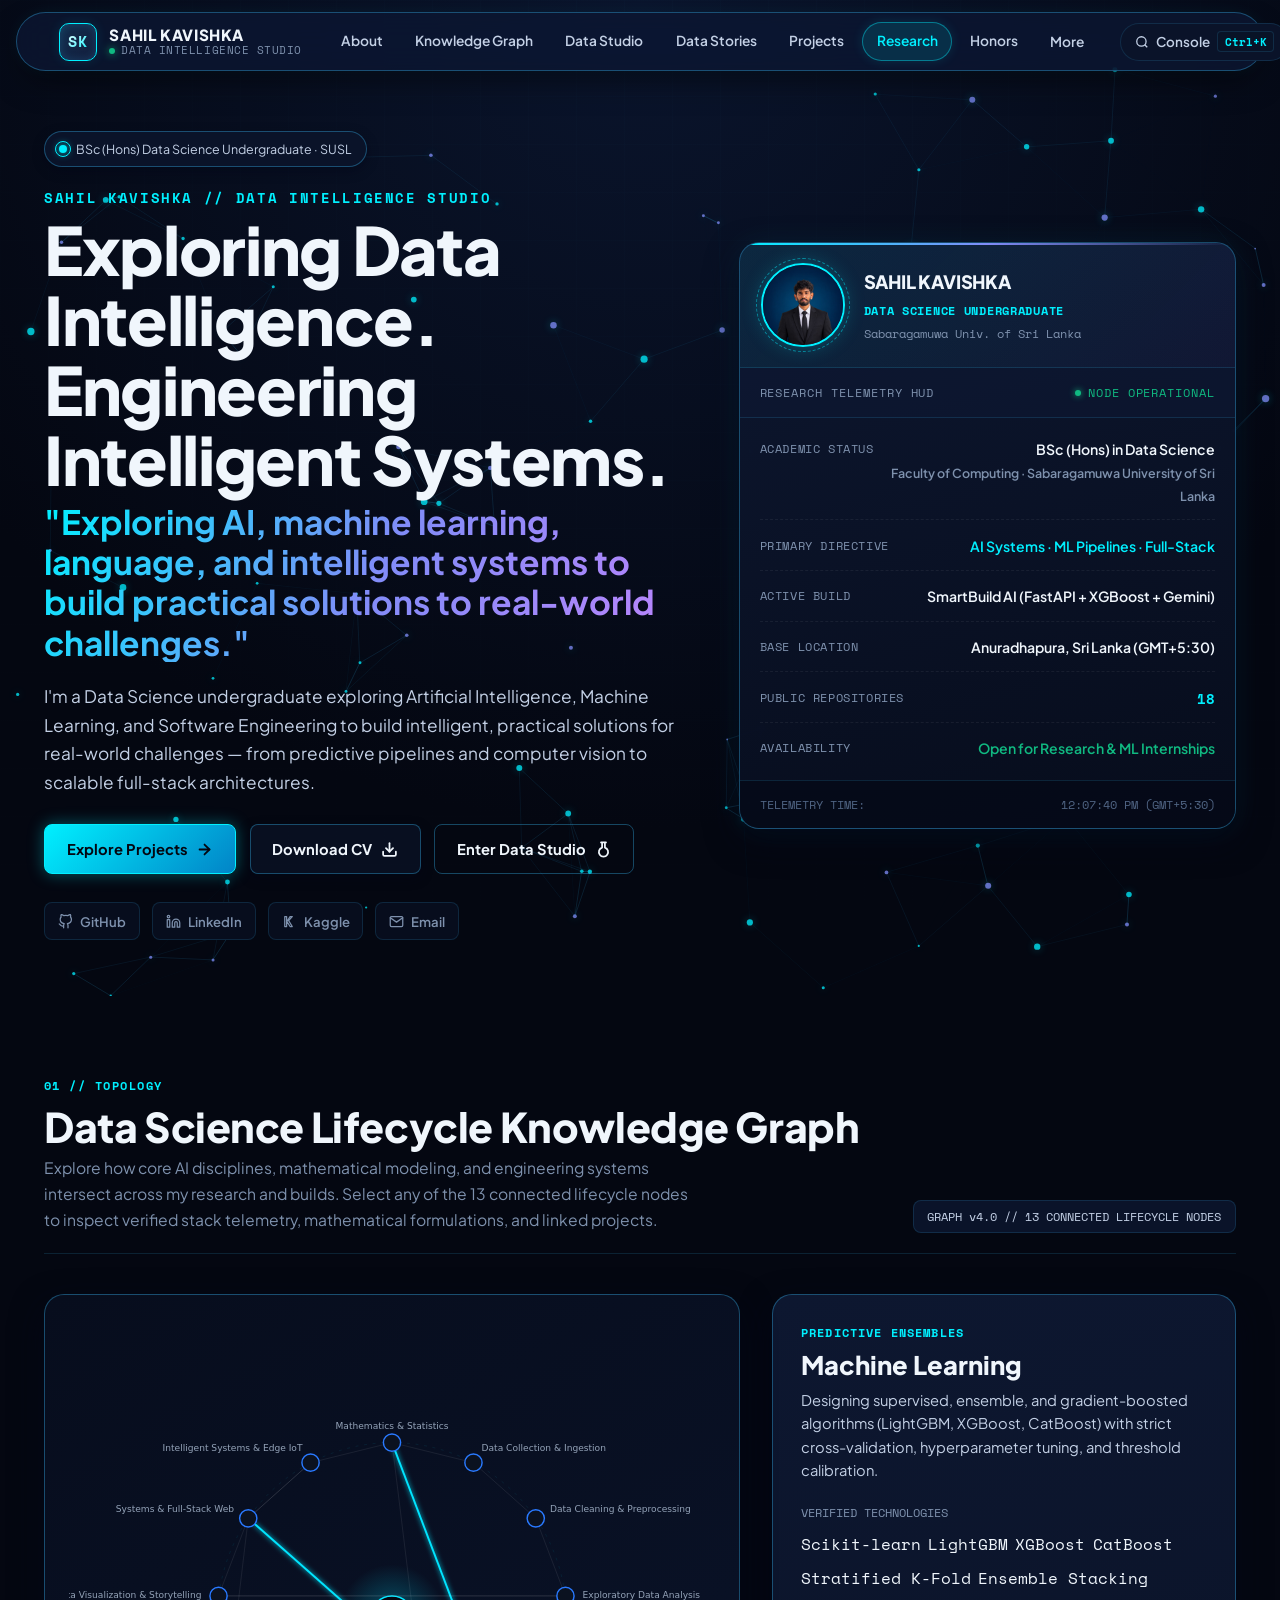
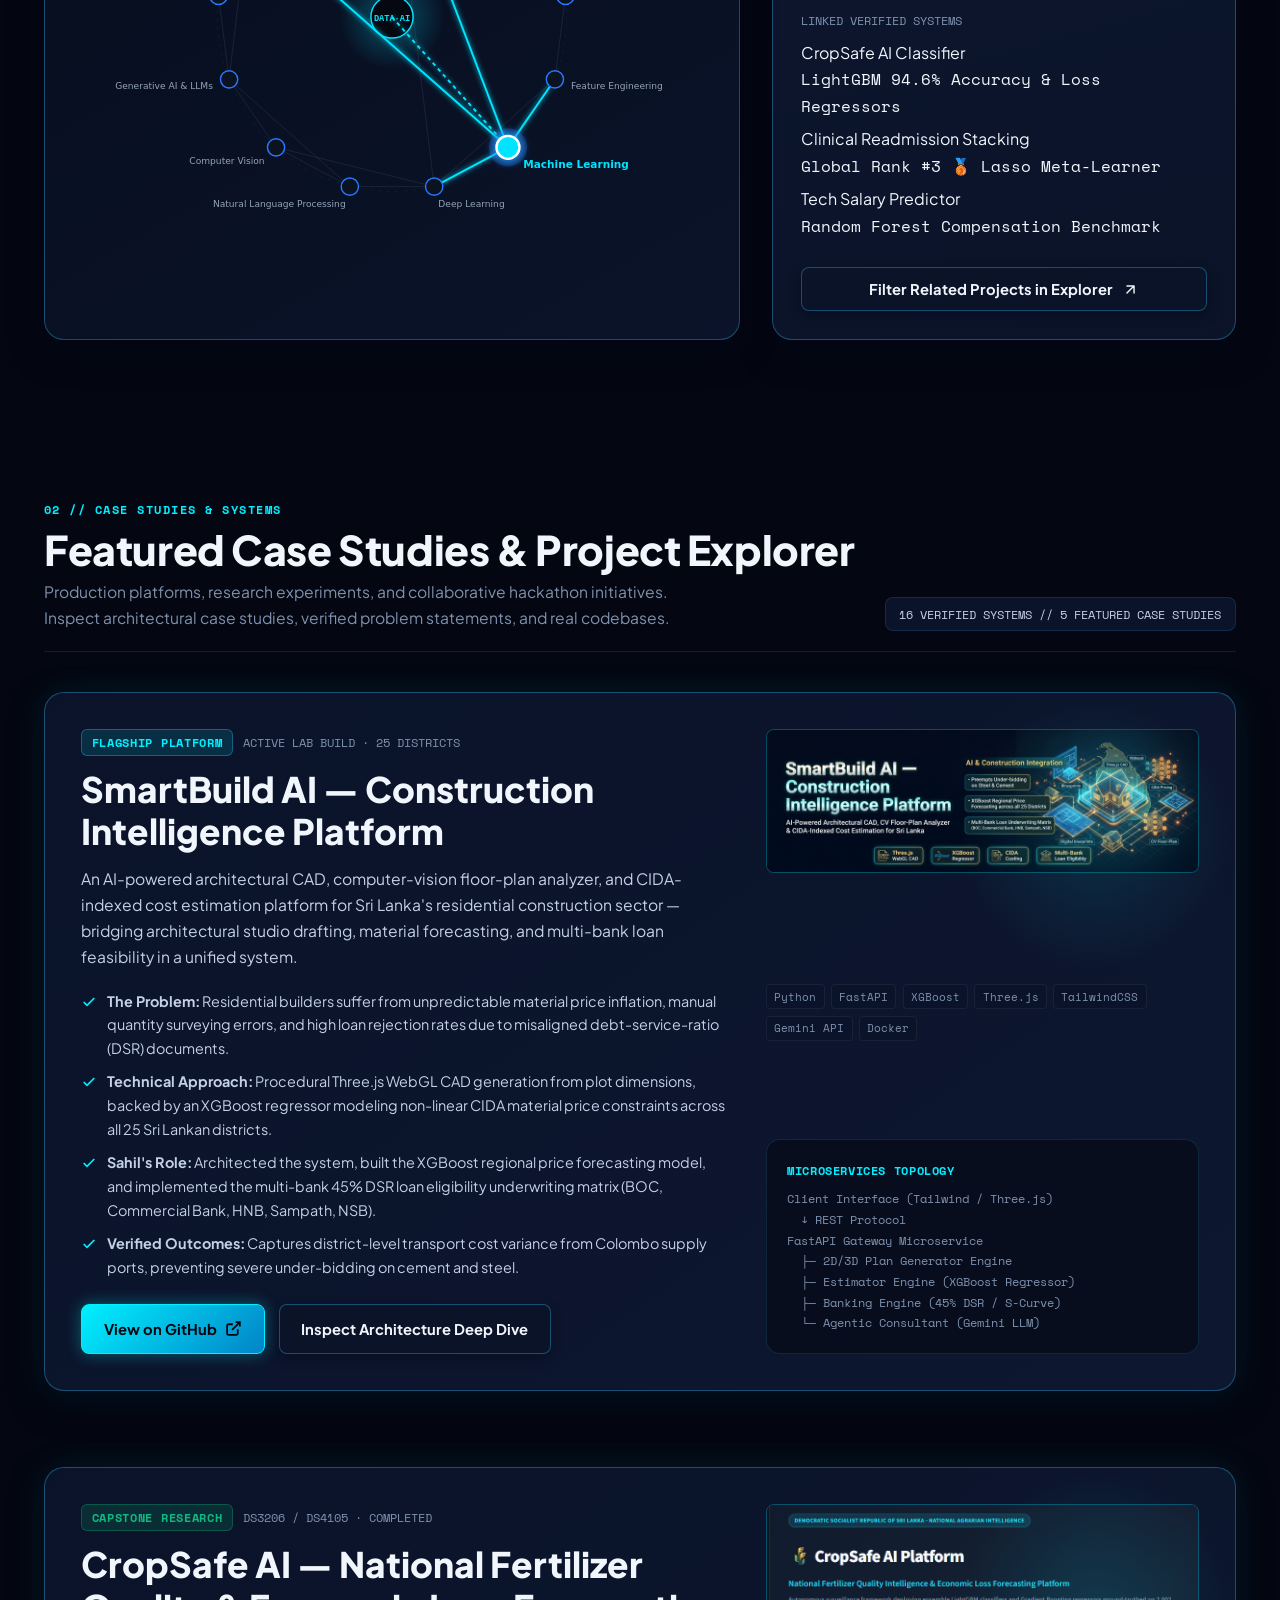
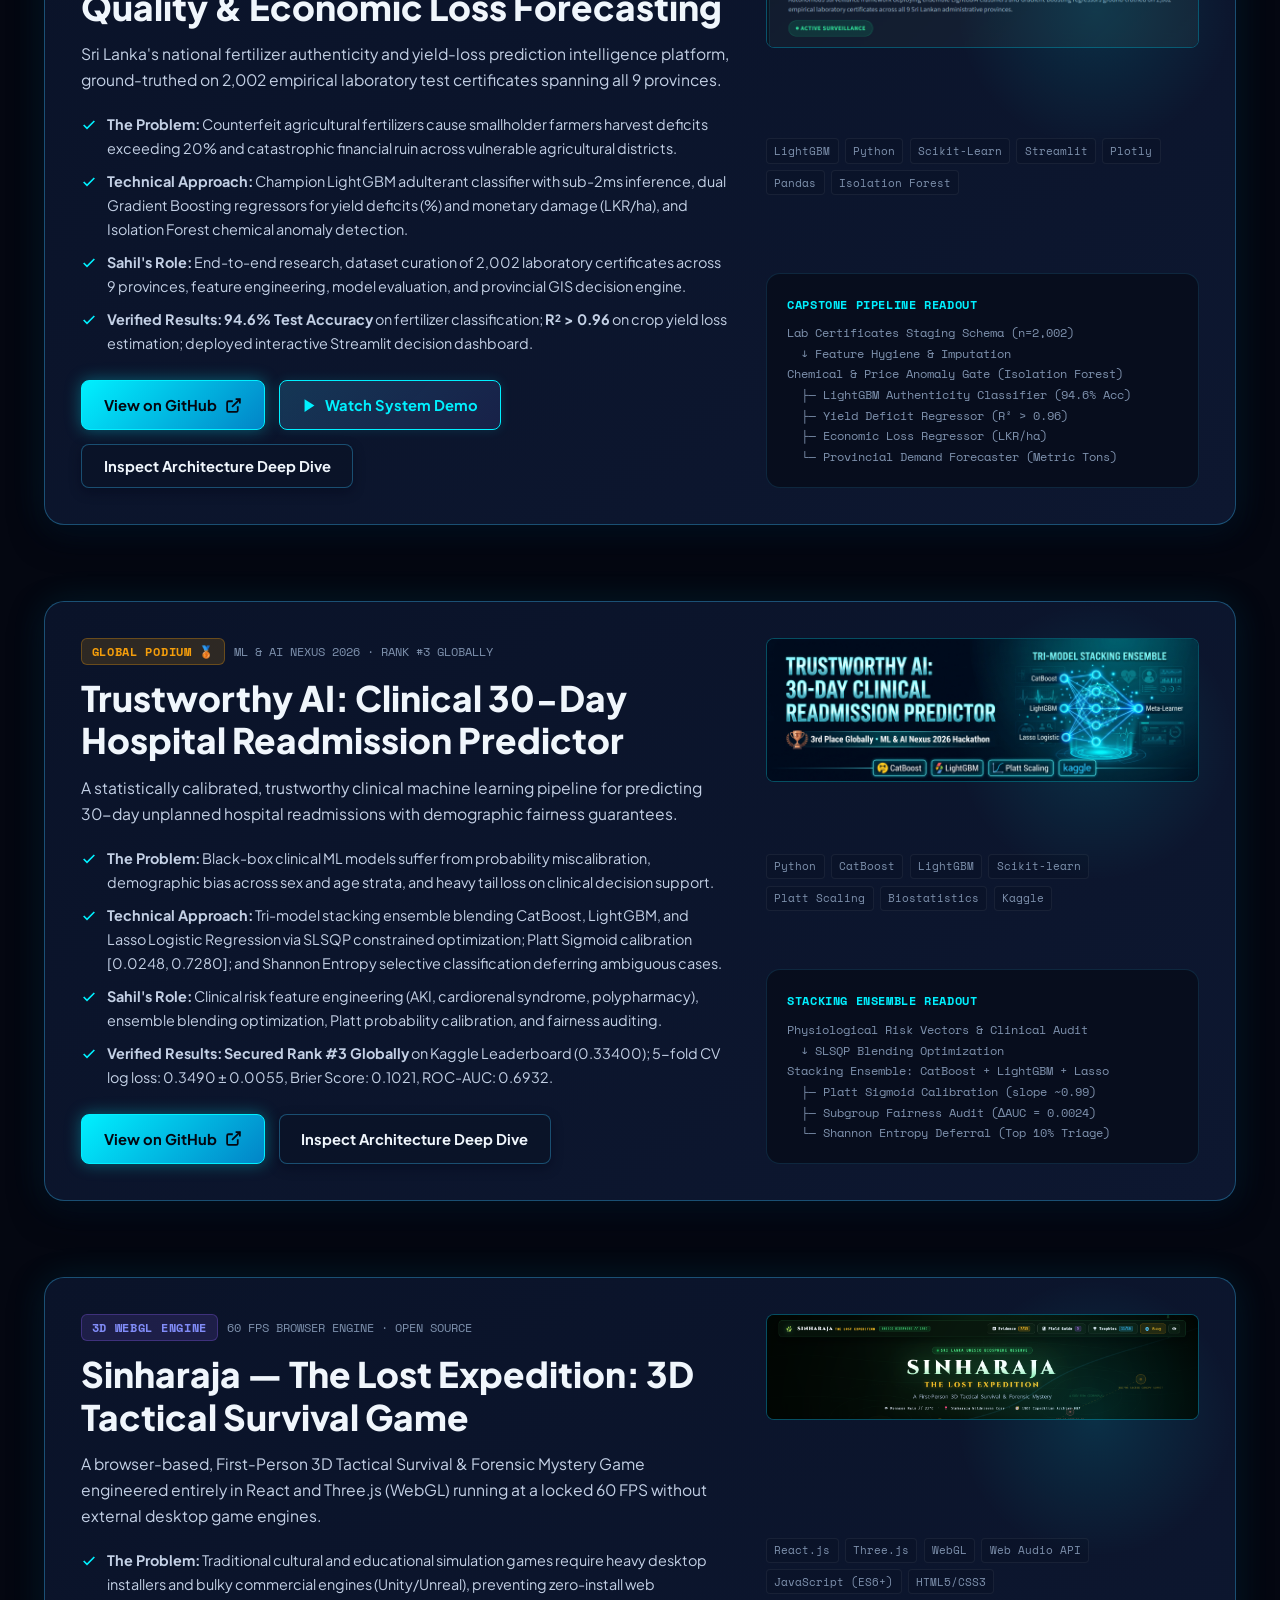
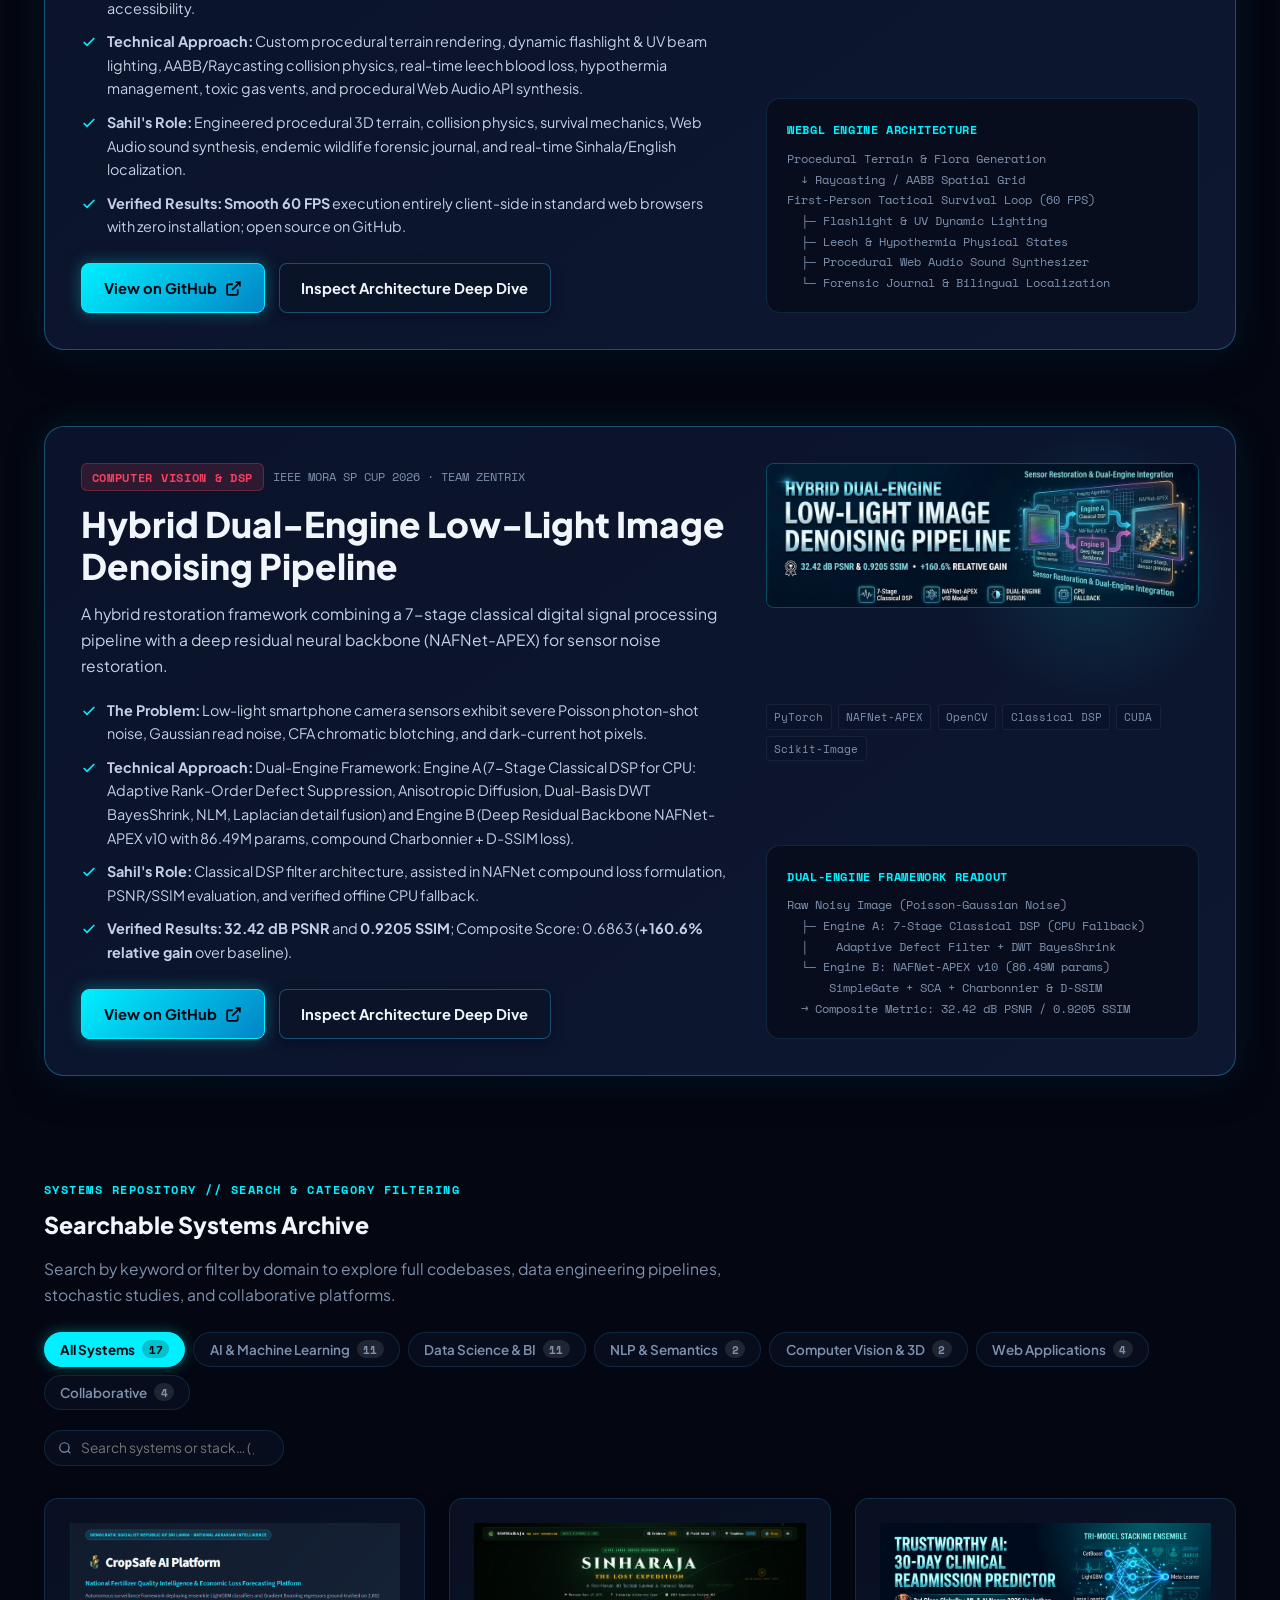
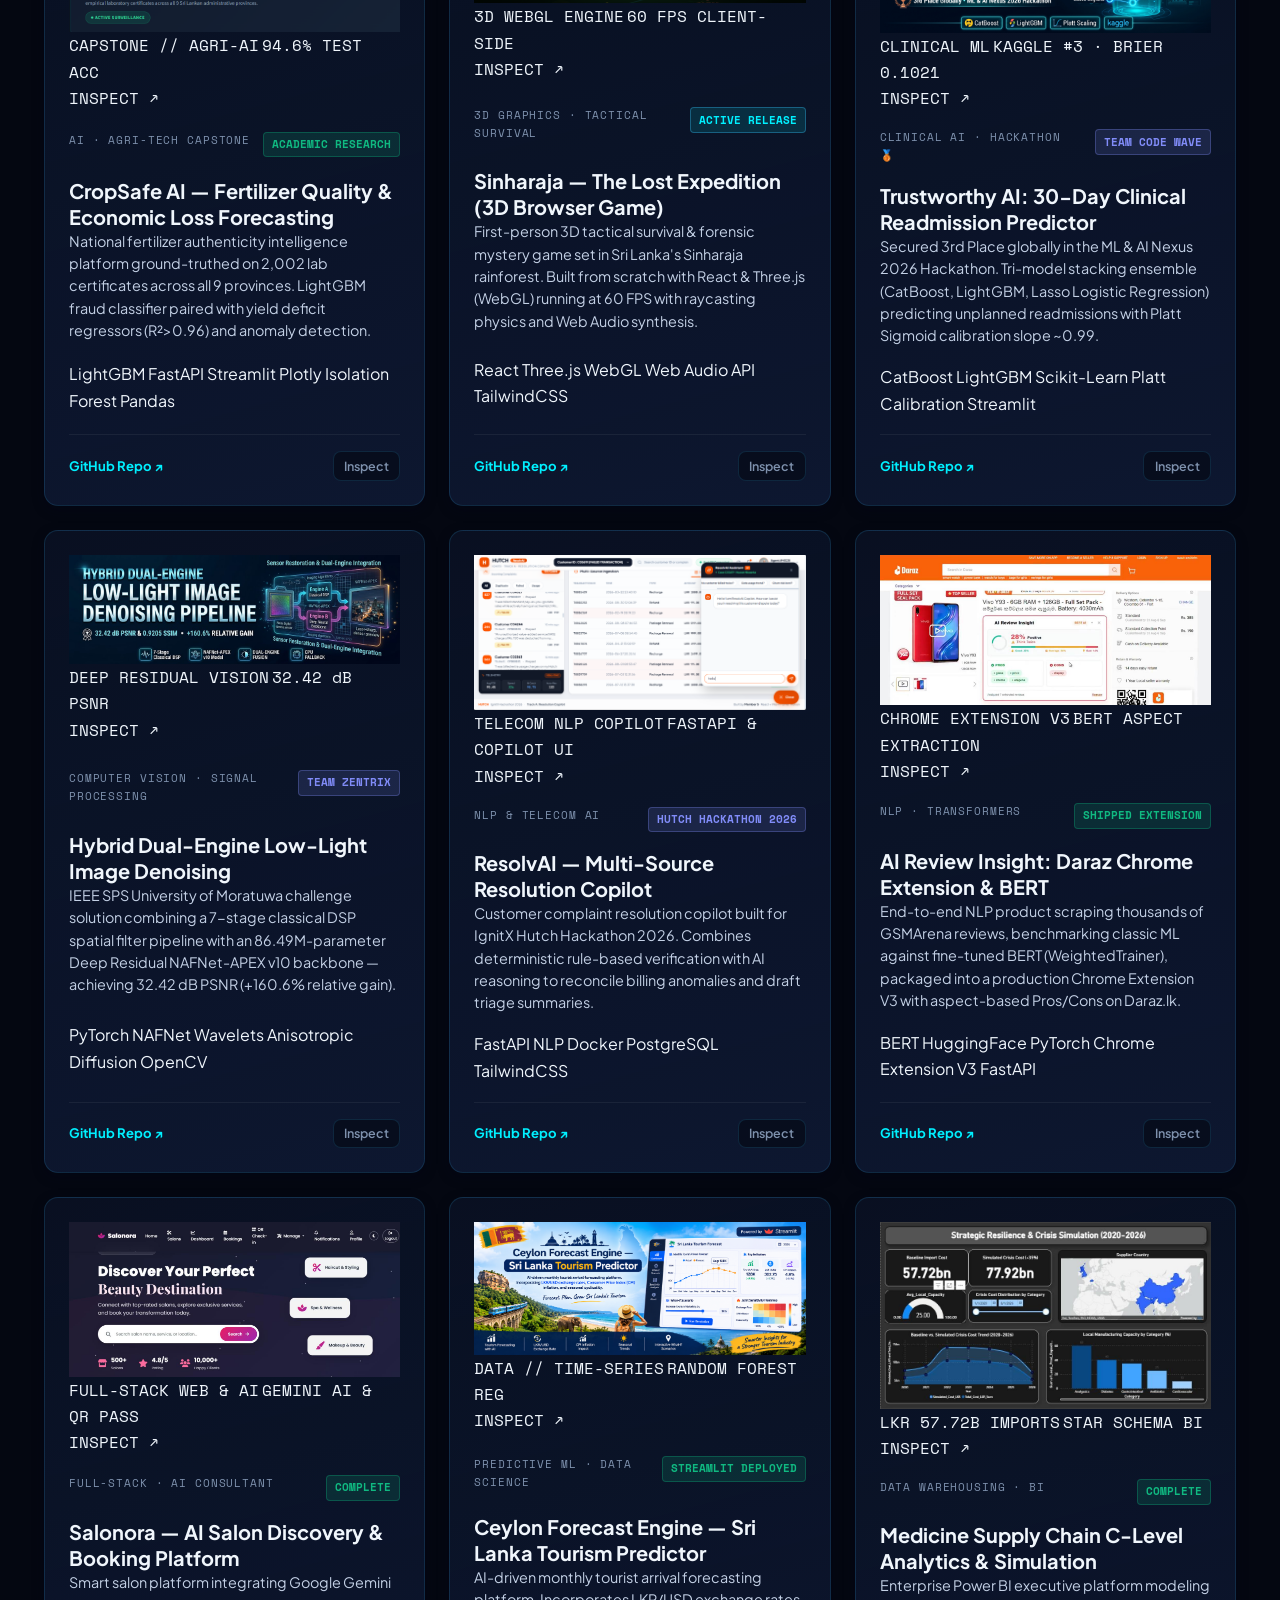
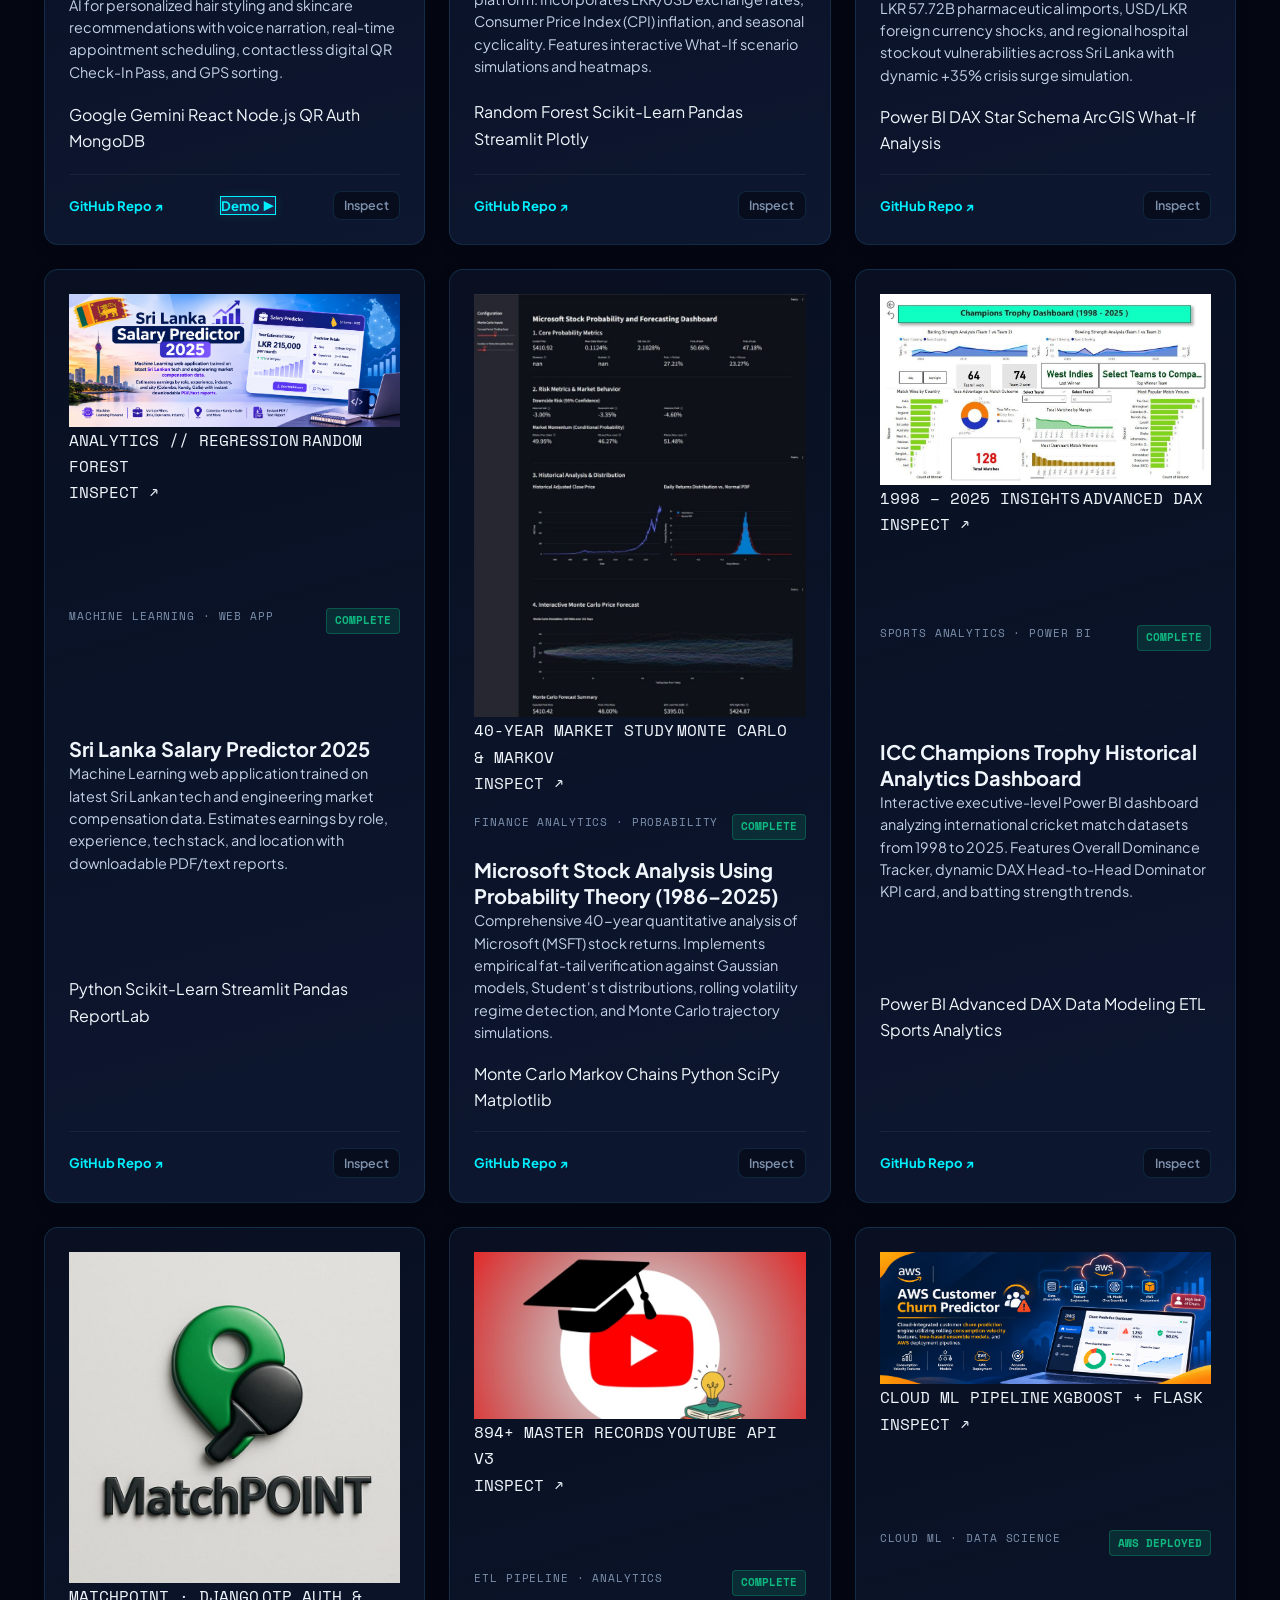
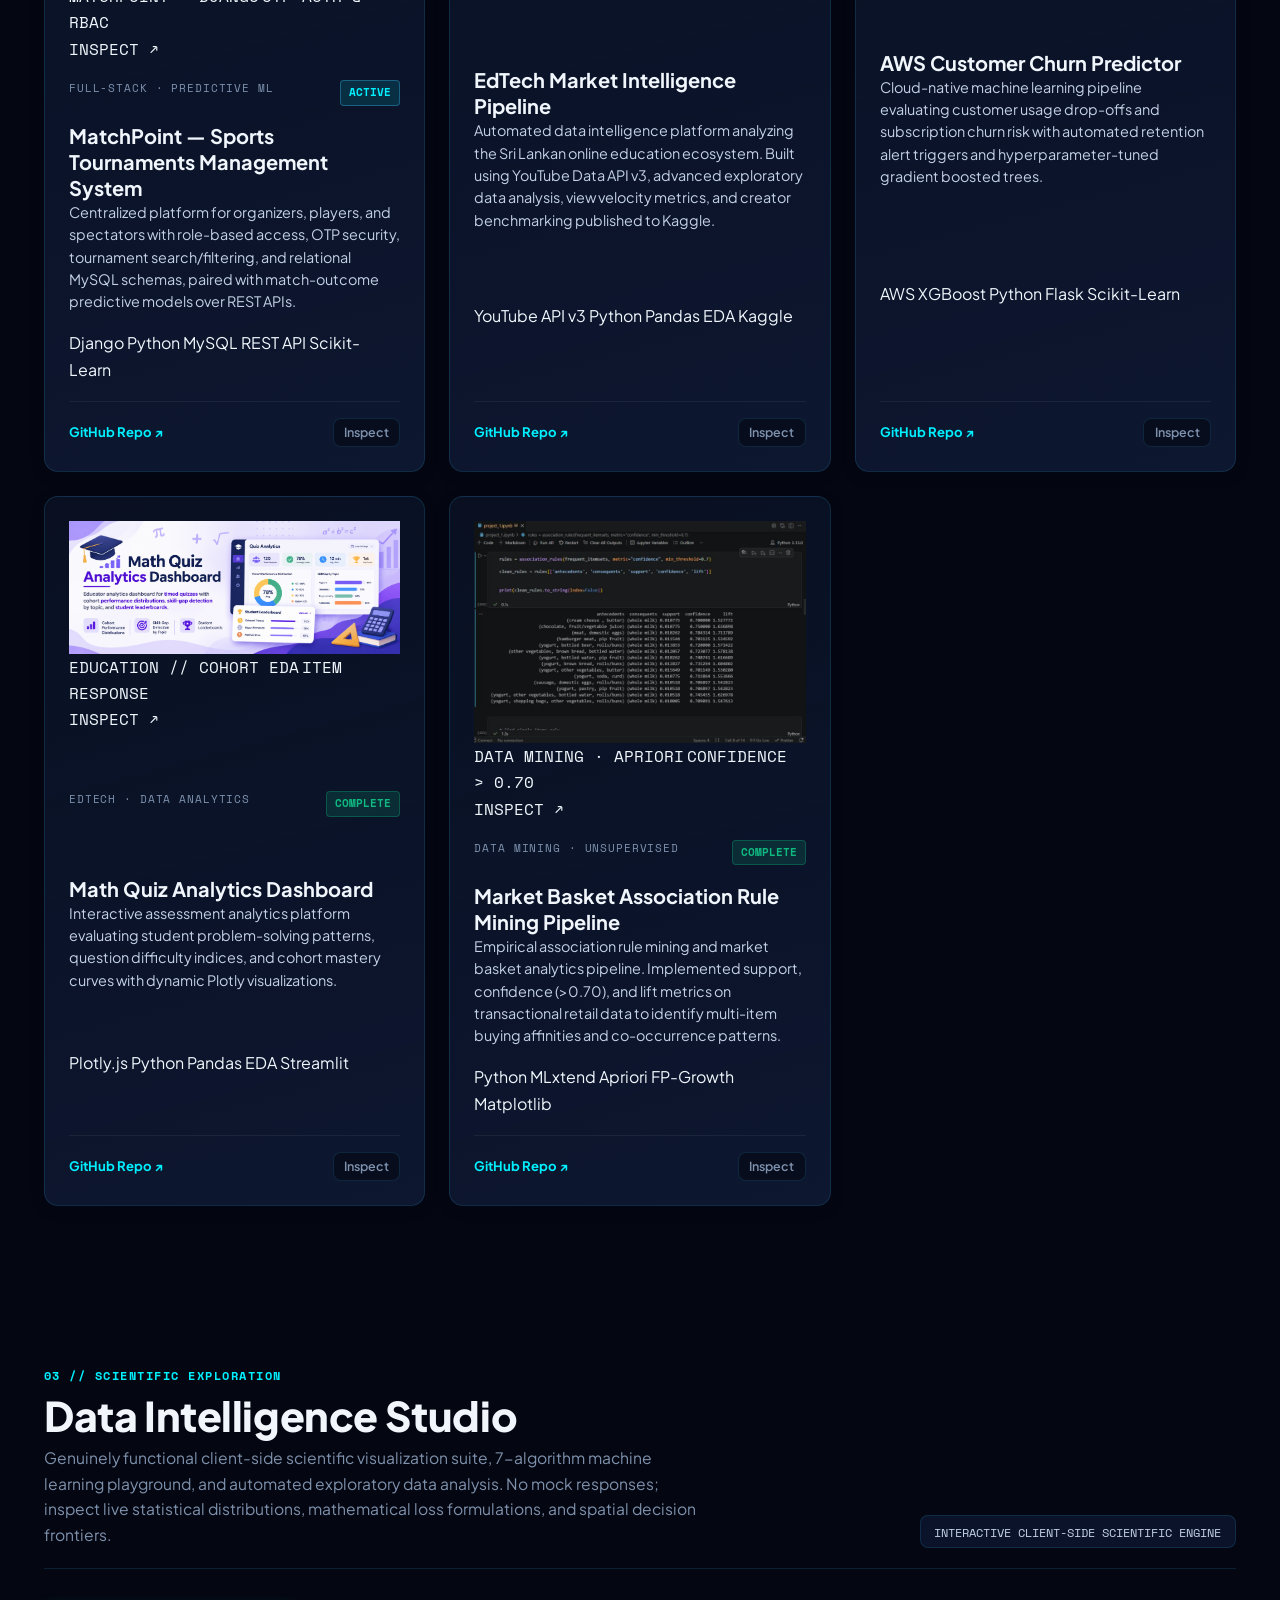
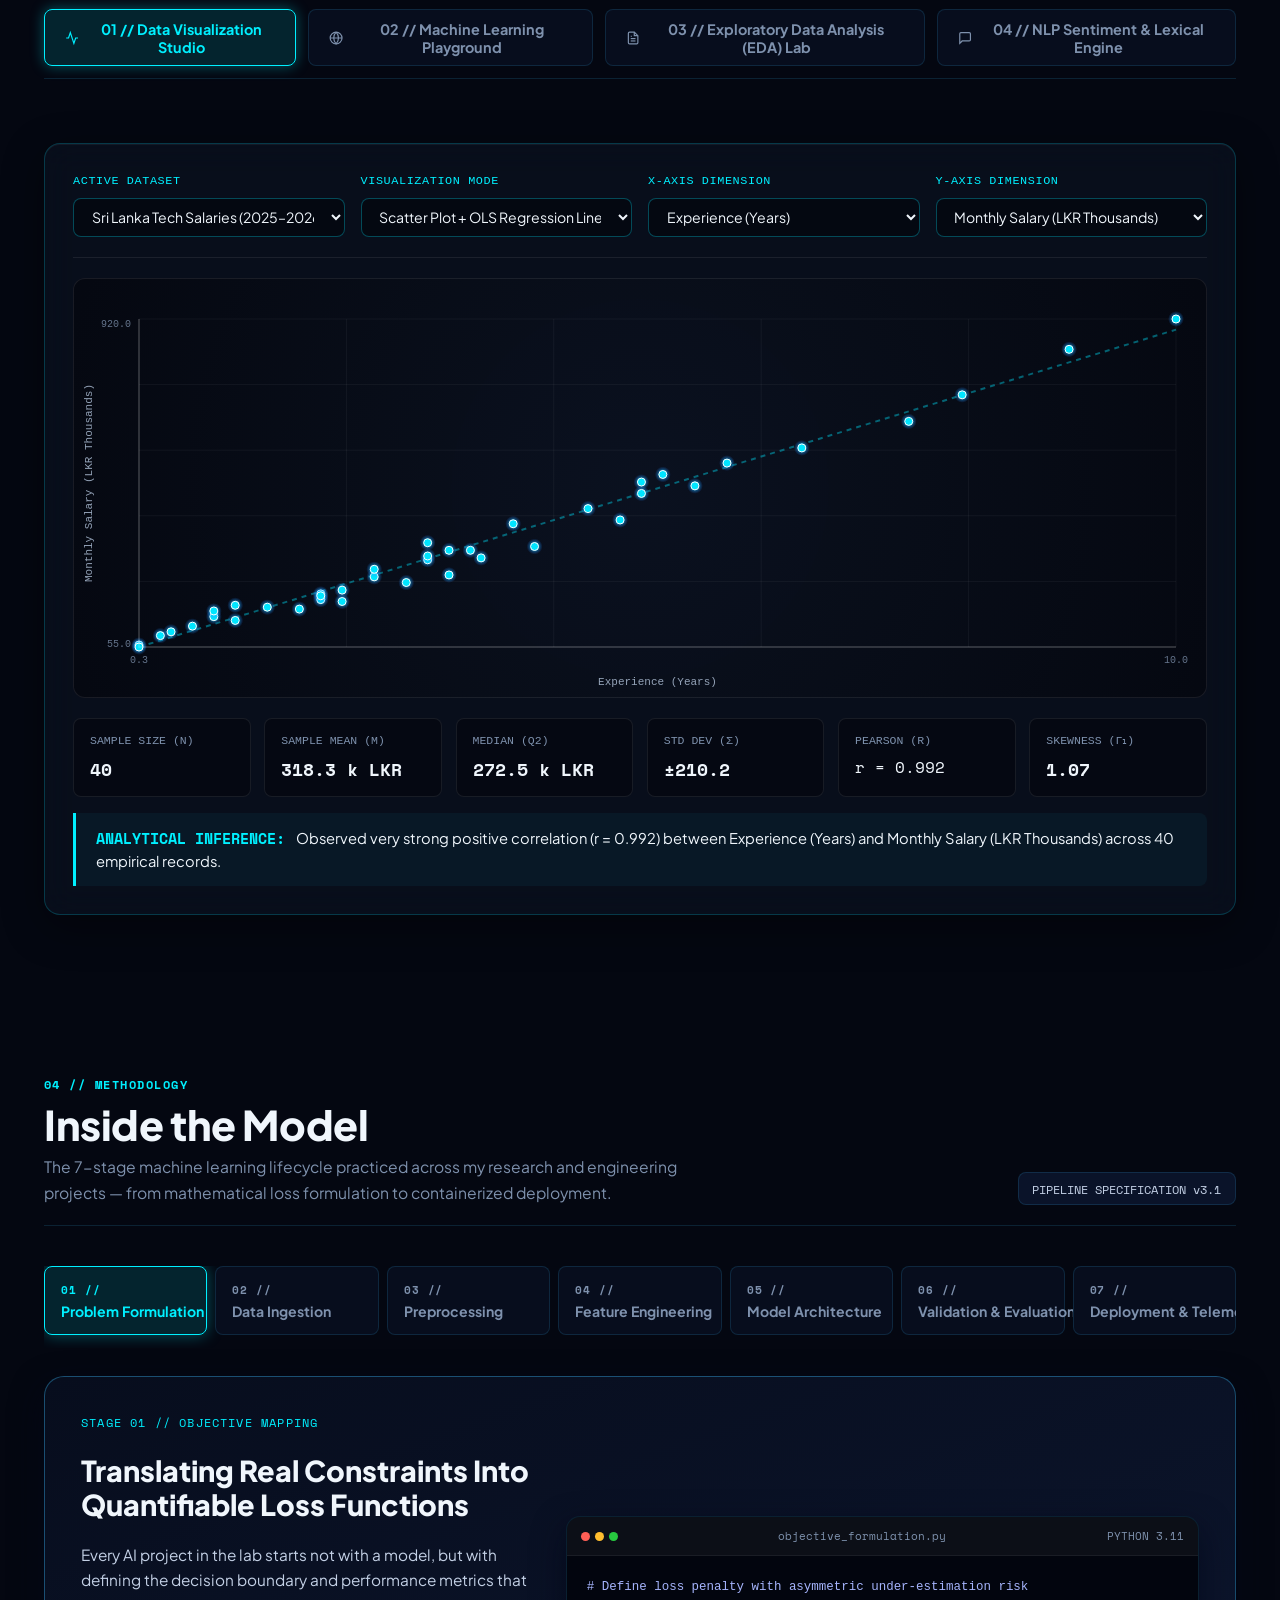
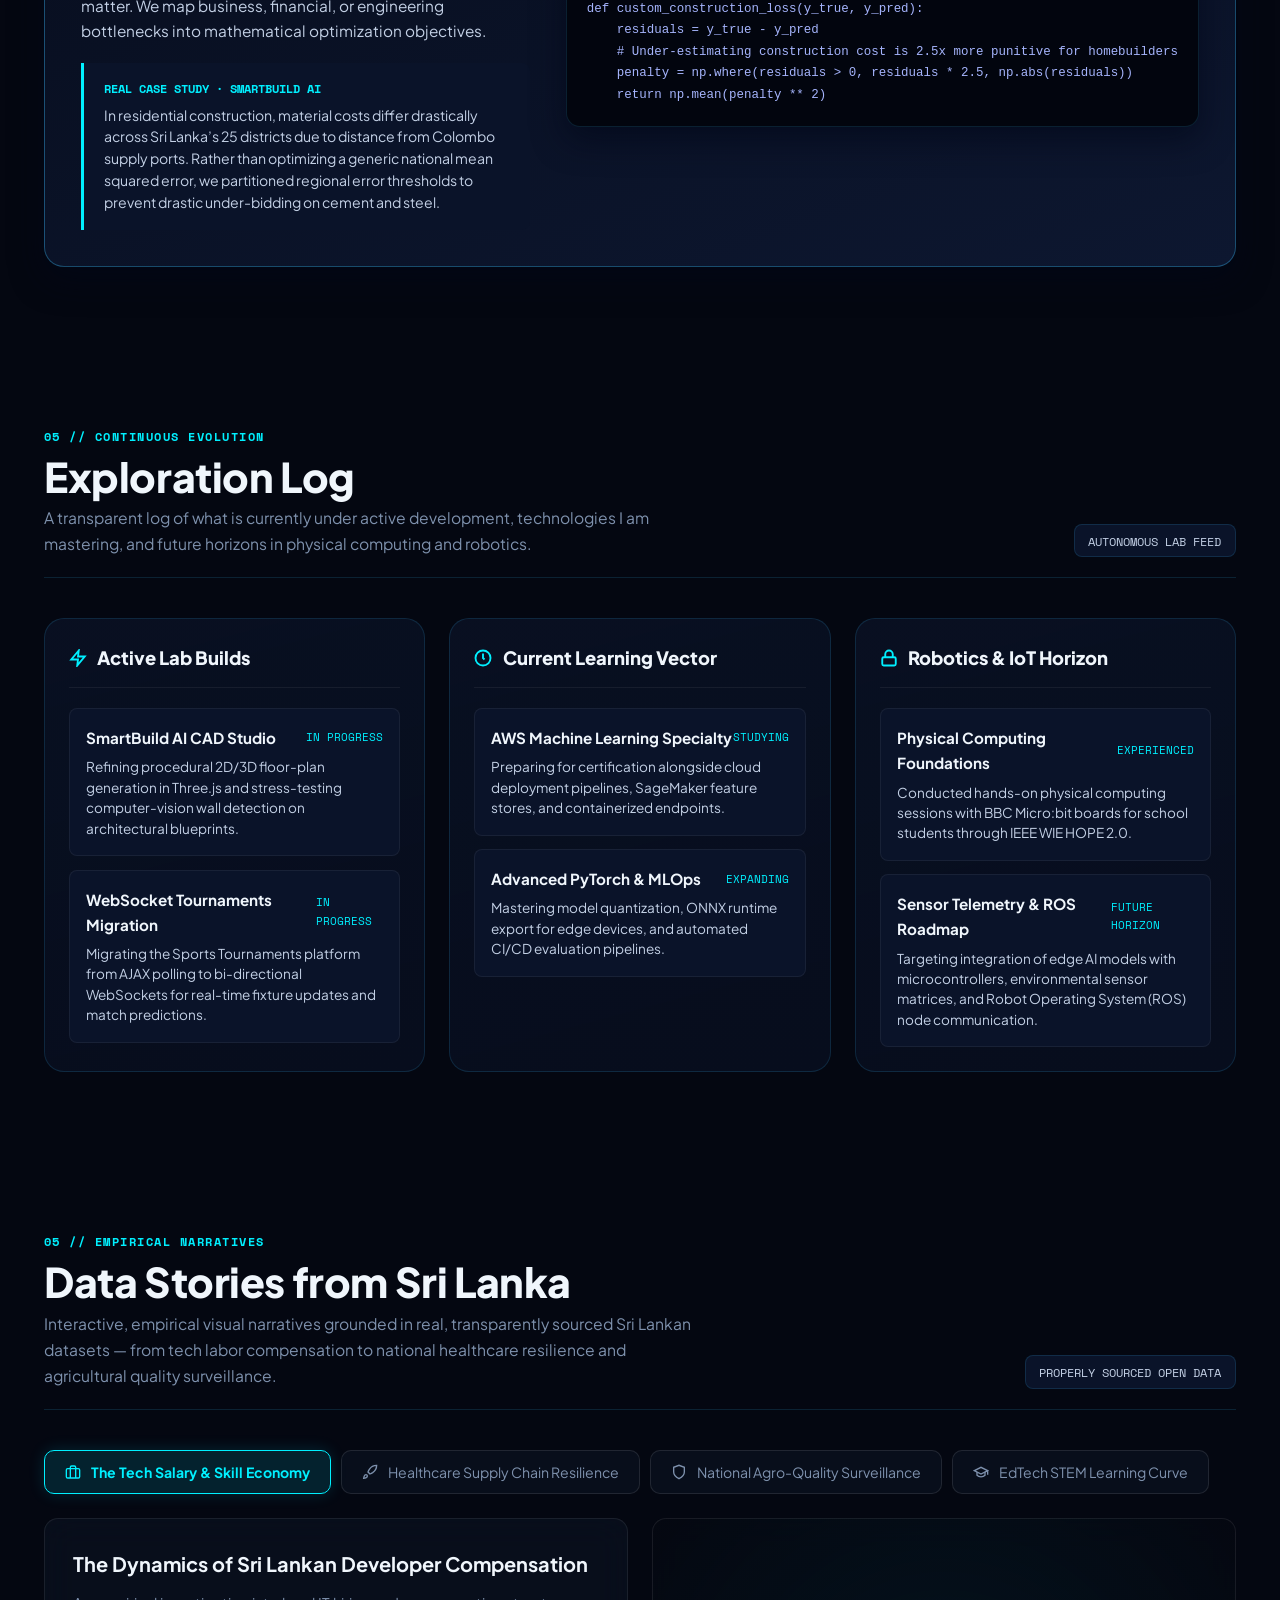
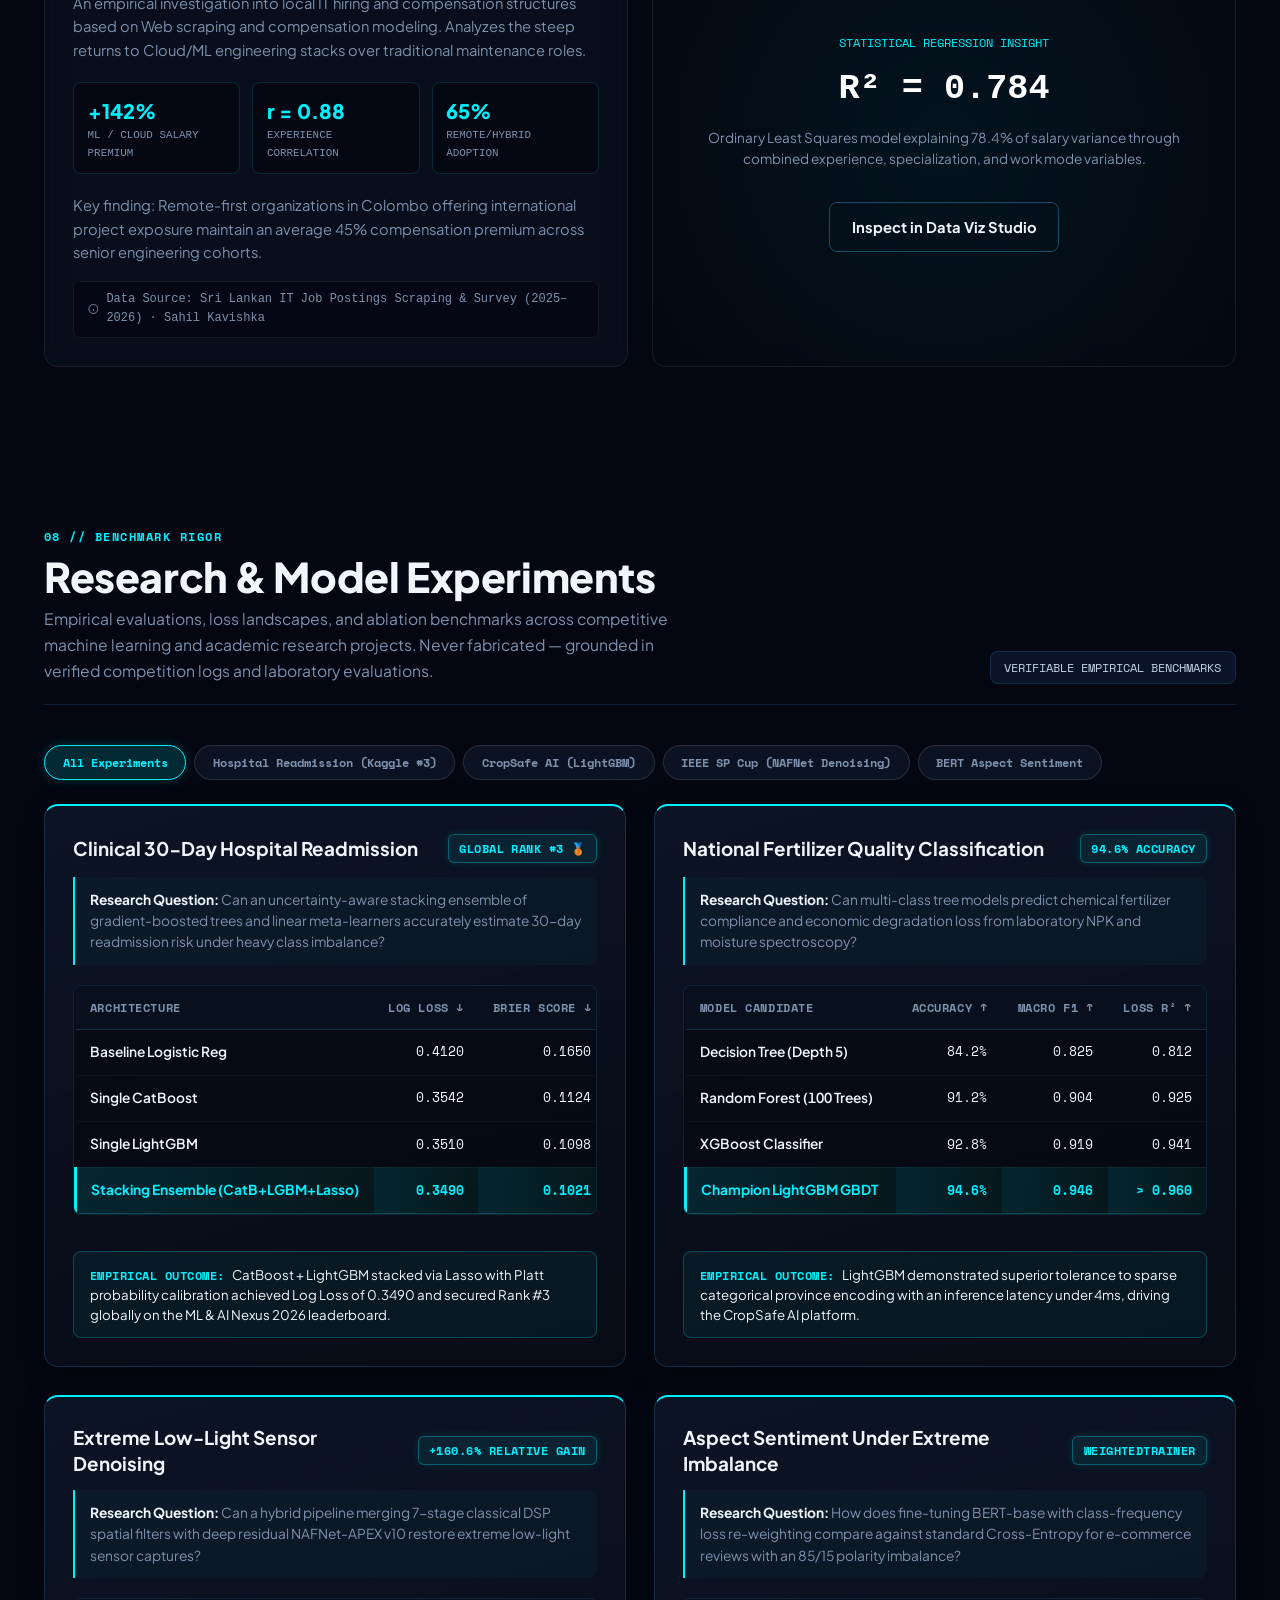
==== commit bc00f378: "fix(research-experiments): eliminate table overflow, wrap benchmark tables, and upgrade to balanced " ====
--- a/index.html
+++ b/index.html
@@ -2112,7 +2112,8 @@
                 </div>
                 <p class="exp-research-q"><strong>Research Question:</strong> Can an uncertainty-aware stacking ensemble of gradient-boosted trees and linear meta-learners accurately estimate 30-day readmission risk under heavy class imbalance?</p>
 
-                <table class="benchmark-table">
+                <div class="benchmark-table-wrap">
+                  <table class="benchmark-table">
                   <thead>
                     <tr>
                       <th>Architecture</th>
@@ -2148,6 +2149,7 @@
                     </tr>
                   </tbody>
                 </table>
+                </div>
               </div>
 
               <div class="exp-conclusion-note">
@@ -2164,7 +2166,8 @@
                 </div>
                 <p class="exp-research-q"><strong>Research Question:</strong> Can multi-class tree models predict chemical fertilizer compliance and economic degradation loss from laboratory NPK and moisture spectroscopy?</p>
 
-                <table class="benchmark-table">
+                <div class="benchmark-table-wrap">
+                  <table class="benchmark-table">
                   <thead>
                     <tr>
                       <th>Model Candidate</th>
@@ -2200,6 +2203,7 @@
                     </tr>
                   </tbody>
                 </table>
+                </div>
               </div>
 
               <div class="exp-conclusion-note">
@@ -2216,7 +2220,8 @@
                 </div>
                 <p class="exp-research-q"><strong>Research Question:</strong> Can a hybrid pipeline merging 7-stage classical DSP spatial filters with deep residual NAFNet-APEX v10 restore extreme low-light sensor captures?</p>
 
-                <table class="benchmark-table">
+                <div class="benchmark-table-wrap">
+                  <table class="benchmark-table">
                   <thead>
                     <tr>
                       <th>Pipeline</th>
@@ -2252,6 +2257,7 @@
                     </tr>
                   </tbody>
                 </table>
+                </div>
               </div>
 
               <div class="exp-conclusion-note">
@@ -2268,7 +2274,8 @@
                 </div>
                 <p class="exp-research-q"><strong>Research Question:</strong> How does fine-tuning BERT-base with class-frequency loss re-weighting compare against standard Cross-Entropy for e-commerce reviews with an 85/15 polarity imbalance?</p>
 
-                <table class="benchmark-table">
+                <div class="benchmark-table-wrap">
+                  <table class="benchmark-table">
                   <thead>
                     <tr>
                       <th>Loss Formulation</th>
@@ -2298,6 +2305,7 @@
                     </tr>
                   </tbody>
                 </table>
+                </div>
               </div>
 
               <div class="exp-conclusion-note">
--- a/css/intelligence-lab.css
+++ b/css/intelligence-lab.css
@@ -4969,7 +4969,10 @@
   color: var(--lab-text-muted);
 }
 
-/* --- Feature 5: Research & Model Experiments --- */
+
+/* ===================================================================
+   RESEARCH & MODEL EXPERIMENTS (RESPONSIVE 2-COLUMN BALANCED GRID)
+   =================================================================== */
 .research-experiments-container {
   margin-top: 1.5rem;
 }
@@ -4982,363 +4985,207 @@
 }
 
 .research-metric-btn {
-  background: rgba(11, 18, 32, 0.7);
-  border: 1px solid rgba(255, 255, 255, 0.1);
+  background: rgba(15, 23, 42, 0.7);
+  border: 1px solid rgba(255, 255, 255, 0.12);
   color: var(--lab-text-muted);
   border-radius: 20px;
-  padding: 0.45rem 1rem;
-  font-family: var(--font-mono, monospace);
+  padding: 0.45rem 1.1rem;
+  font-family: var(--lab-font-mono);
   font-size: 0.78rem;
+  font-weight: 600;
   cursor: pointer;
-  transition: all 0.2s;
+  transition: all 0.2s ease;
+}
+
+.research-metric-btn:hover {
+  border-color: rgba(0, 240, 255, 0.4);
+  color: #fff;
+  background: rgba(0, 240, 255, 0.08);
 }
 
 .research-metric-btn.active {
-  background: rgba(0, 229, 255, 0.15);
+  background: rgba(0, 240, 255, 0.15);
   border-color: var(--lab-cyan);
   color: var(--lab-cyan);
-  font-weight: 700;
+  box-shadow: 0 0 12px rgba(0, 240, 255, 0.2);
 }
 
 .research-benchmarks-grid {
   display: grid;
-  grid-template-columns: repeat(auto-fit, minmax(360px, 1fr));
-  gap: 1.5rem;
+  grid-template-columns: repeat(2, 1fr);
+  gap: 1.75rem;
+}
+
+@media (max-width: 960px) {
+  .research-benchmarks-grid {
+    grid-template-columns: 1fr;
+    gap: 1.5rem;
+  }
 }
 
 .experiment-benchmark-card {
-  background: rgba(11, 18, 32, 0.7);
-  backdrop-filter: blur(16px);
-  -webkit-backdrop-filter: blur(16px);
-  border: 1px solid rgba(255, 255, 255, 0.08);
-  border-radius: 14px;
+  background: linear-gradient(165deg, rgba(15, 23, 42, 0.8), rgba(8, 12, 22, 0.95));
+  border: 1px solid rgba(56, 189, 248, 0.18);
+  border-top: 2px solid var(--lab-cyan);
+  border-radius: var(--lab-radius);
   padding: 1.75rem;
   display: flex;
   flex-direction: column;
   justify-content: space-between;
-}
-
-.exp-header-row {
-  display: flex;
-  justify-content: space-between;
-  align-items: flex-start;
-  margin-bottom: 0.75rem;
-}
-
-.exp-title {
-  font-size: 1.2rem;
-  font-weight: 700;
-  color: var(--lab-text);
-}
-
-.exp-badge {
-  background: rgba(16, 185, 129, 0.15);
-  color: #10b981;
-  border: 1px solid rgba(16, 185, 129, 0.3);
-  border-radius: 4px;
-  padding: 0.2rem 0.5rem;
-  font-family: var(--font-mono, monospace);
-  font-size: 0.7rem;
-  font-weight: 700;
-}
-
-.exp-research-q {
-  font-size: 0.88rem;
-  color: var(--lab-text-muted);
-  line-height: 1.5;
-  margin-bottom: 1.25rem;
-}
-
-.benchmark-table {
-  width: 100%;
-  border-collapse: collapse;
-  font-size: 0.82rem;
-  margin-bottom: 1.25rem;
-}
-
-.benchmark-table th {
-  background: rgba(5, 8, 17, 0.8);
-  color: var(--lab-text-muted);
-  font-family: var(--font-mono, monospace);
-  font-size: 0.7rem;
-  text-transform: uppercase;
-  padding: 0.55rem 0.75rem;
-  border-bottom: 1px solid rgba(255, 255, 255, 0.08);
-}
-
-.benchmark-table td {
-  padding: 0.55rem 0.75rem;
-  border-bottom: 1px solid rgba(255, 255, 255, 0.04);
-}
-
-.benchmark-table tr.champion-row td {
-  background: rgba(0, 229, 255, 0.06);
-  color: var(--lab-cyan);
-  font-weight: 700;
-}
-
-.exp-conclusion-note {
-  background: rgba(5, 8, 17, 0.6);
-  border-left: 2px solid var(--lab-cyan);
-  border-radius: 0 6px 6px 0;
-  padding: 0.65rem 0.85rem;
-  font-size: 0.82rem;
-  color: var(--lab-text-muted);
-  line-height: 1.5;
-}
-
-
-/* ===================================================================
-   DATA SCIENCE & AI STUDIO PROJECT CARDS (ENHANCED WIDESCREEN HUD)
-   =================================================================== */
-.projects-grid {
-  display: grid;
-  grid-template-columns: repeat(3, 1fr);
-  gap: 1.5rem;
-}
-
-@media (max-width: 1024px) {
-  .projects-grid {
-    grid-template-columns: repeat(2, 1fr);
-    gap: 1.25rem;
-  }
-}
-
-@media (max-width: 680px) {
-  .projects-grid {
-    grid-template-columns: 1fr;
-    gap: 1.25rem;
-  }
-}
-
-.project-card {
-  background: linear-gradient(165deg, rgba(15, 23, 42, 0.75), rgba(8, 12, 22, 0.95));
-  border: 1px solid rgba(56, 189, 248, 0.18);
-  border-radius: var(--lab-radius);
-  padding: 1.15rem;
-  box-shadow: 0 4px 20px rgba(0, 0, 0, 0.35);
-  display: flex;
-  flex-direction: column;
-  justify-content: space-between;
+  box-shadow: 0 4px 24px rgba(0, 0, 0, 0.35);
   transition: transform 0.3s cubic-bezier(0.16, 1, 0.3, 1), border-color 0.3s ease, box-shadow 0.3s ease;
   position: relative;
   overflow: hidden;
 }
 
-.project-card:hover {
-  transform: translateY(-5px);
+.experiment-benchmark-card:hover {
+  transform: translateY(-4px);
   border-color: rgba(0, 240, 255, 0.45);
-  box-shadow: 0 12px 32px rgba(0, 0, 0, 0.45), 0 0 24px rgba(0, 240, 255, 0.12);
-}
-
-.project-card::before {
-  content: "";
-  position: absolute;
-  top: 0;
-  left: 0;
-  right: 0;
-  height: 2px;
-  background: linear-gradient(90deg, transparent, var(--lab-cyan), transparent);
-  opacity: 0;
-  transition: opacity 0.3s ease;
-  pointer-events: none;
-}
-
-.project-card:hover::before {
-  opacity: 1;
-}
-
-/* Widescreen Scientific Media Frame */
-.project-media-frame {
-  position: relative;
-  width: 100%;
-  aspect-ratio: 16 / 9;
-  border-radius: var(--lab-radius-sm);
-  overflow: hidden;
-  background: radial-gradient(circle at 50% 50%, rgba(20, 30, 50, 0.9), rgba(5, 8, 16, 0.98));
-  border: 1px solid rgba(56, 189, 248, 0.22);
-  cursor: pointer;
-  box-shadow: 0 4px 16px rgba(0, 0, 0, 0.4);
-  margin-bottom: 0.9rem;
-}
-
-.project-media-frame .project-media-img {
-  width: 100%;
-  height: 100%;
-  object-fit: cover;
-  object-position: center top;
-  display: block;
-  filter: brightness(0.92) contrast(1.04);
-  transition: transform 0.45s cubic-bezier(0.16, 1, 0.3, 1), filter 0.3s ease;
-}
-
-.project-card:hover .project-media-frame .project-media-img {
-  transform: scale(1.04);
-  filter: brightness(1) contrast(1.06);
-}
-
-.project-media-overlay {
-  position: absolute;
-  inset: 0;
-  background: linear-gradient(
-    180deg,
-    rgba(8, 12, 22, 0.05) 0%,
-    rgba(8, 12, 22, 0.2) 45%,
-    rgba(8, 12, 22, 0.88) 100%
-  );
-  pointer-events: none;
-}
-
-/* Subtle corner scan brackets on media frame */
-.project-media-frame::before {
-  content: "";
-  position: absolute;
-  top: 6px;
-  left: 6px;
-  width: 10px;
-  height: 10px;
-  border-top: 1.5px solid rgba(0, 240, 255, 0.6);
-  border-left: 1.5px solid rgba(0, 240, 255, 0.6);
-  pointer-events: none;
-  z-index: 2;
-}
-
-.project-media-frame::after {
-  content: "";
-  position: absolute;
-  bottom: 6px;
-  right: 6px;
-  width: 10px;
-  height: 10px;
-  border-bottom: 1.5px solid rgba(0, 240, 255, 0.6);
-  border-right: 1.5px solid rgba(0, 240, 255, 0.6);
-  pointer-events: none;
-  z-index: 2;
-}
-
-.project-media-hud {
-  position: absolute;
-  bottom: 0.45rem;
-  left: 0.55rem;
-  right: 0.55rem;
+  box-shadow: 0 12px 32px rgba(0, 0, 0, 0.45), 0 0 24px rgba(0, 240, 255, 0.1);
+}
+
+.exp-header-row {
   display: flex;
   justify-content: space-between;
   align-items: center;
-  z-index: 3;
-  pointer-events: none;
-}
-
-.project-media-hud .hud-pill {
-  font-size: 0.66rem;
+  gap: 0.75rem;
+  margin-bottom: 0.85rem;
+}
+
+.exp-title {
+  font-size: 1.18rem;
+  font-weight: 700;
+  line-height: 1.35;
+  color: var(--lab-text);
+  margin: 0;
+}
+
+.exp-badge {
+  font-family: var(--lab-font-mono);
+  font-size: 0.72rem;
   font-weight: 700;
   letter-spacing: 0.04em;
-  color: #fff;
-  background: rgba(10, 15, 26, 0.78);
-  backdrop-filter: blur(6px);
-  -webkit-backdrop-filter: blur(6px);
-  padding: 0.18rem 0.45rem;
-  border-radius: 4px;
-  border: 1px solid rgba(56, 189, 248, 0.35);
-  display: inline-flex;
-  align-items: center;
-  gap: 0.35rem;
-}
-
-.project-media-hud .hud-dot {
-  width: 5px;
-  height: 5px;
-  border-radius: 50%;
+  color: var(--lab-cyan);
+  background: rgba(0, 240, 255, 0.08);
+  border: 1px solid rgba(0, 240, 255, 0.3);
+  padding: 0.25rem 0.65rem;
+  border-radius: 6px;
+  white-space: nowrap;
+  box-shadow: 0 0 10px rgba(0, 240, 255, 0.12);
+}
+
+.exp-research-q {
+  font-size: 0.86rem;
+  line-height: 1.55;
+  color: var(--lab-text-muted);
+  padding: 0.75rem 0.95rem;
+  background: rgba(0, 240, 255, 0.03);
+  border-left: 2px solid var(--lab-cyan);
+  border-radius: 0 8px 8px 0;
+  margin-bottom: 1.25rem;
+}
+
+.exp-research-q strong {
+  color: var(--lab-text);
+}
+
+/* Responsive Table Wrapper with custom scrollbar */
+.benchmark-table-wrap {
+  width: 100%;
+  overflow-x: auto;
+  margin-bottom: 1.25rem;
+  border-radius: var(--lab-radius-sm);
+  border: 1px solid rgba(56, 189, 248, 0.15);
+  background: rgba(5, 9, 18, 0.7);
+  -webkit-overflow-scrolling: touch;
+}
+
+.benchmark-table-wrap::-webkit-scrollbar {
+  height: 6px;
+}
+
+.benchmark-table-wrap::-webkit-scrollbar-track {
+  background: rgba(5, 9, 18, 0.5);
+}
+
+.benchmark-table-wrap::-webkit-scrollbar-thumb {
+  background: rgba(0, 240, 255, 0.25);
+  border-radius: 3px;
+}
+
+.benchmark-table-wrap::-webkit-scrollbar-thumb:hover {
   background: var(--lab-cyan);
-  box-shadow: 0 0 6px var(--lab-cyan);
-}
-
-.project-media-hud .hud-metric {
-  font-size: 0.66rem;
+}
+
+.benchmark-table {
+  width: 100%;
+  min-width: 100%;
+  border-collapse: collapse;
+  font-size: 0.84rem;
+  white-space: nowrap;
+}
+
+.benchmark-table th {
+  background: rgba(10, 16, 30, 0.95);
+  color: var(--lab-text-muted);
+  font-family: var(--lab-font-mono);
+  font-size: 0.72rem;
   font-weight: 700;
-  letter-spacing: 0.03em;
-  color: var(--lab-cyan);
-  background: rgba(10, 15, 26, 0.78);
-  backdrop-filter: blur(6px);
-  -webkit-backdrop-filter: blur(6px);
-  padding: 0.18rem 0.5rem;
-  border-radius: 4px;
-  border: 1px solid rgba(0, 240, 255, 0.35);
-  box-shadow: 0 0 8px rgba(0, 240, 255, 0.12);
-}
-
-.project-media-zoom-btn {
-  position: absolute;
-  top: 0.45rem;
-  right: 0.45rem;
-  font-size: 0.62rem;
+  letter-spacing: 0.05em;
+  text-transform: uppercase;
+  padding: 0.75rem 0.9rem;
+  border-bottom: 1px solid rgba(56, 189, 248, 0.2);
+  text-align: right;
+}
+
+.benchmark-table th:first-child {
+  text-align: left;
+}
+
+.benchmark-table td {
+  padding: 0.7rem 0.9rem;
+  border-bottom: 1px solid rgba(255, 255, 255, 0.04);
+  text-align: right;
+  font-variant-numeric: tabular-nums;
+  font-family: var(--lab-font-mono);
+  font-size: 0.82rem;
+}
+
+.benchmark-table td:first-child {
+  text-align: left;
+  font-family: var(--lab-font-sans);
+  font-weight: 600;
+  font-size: 0.86rem;
+  color: var(--lab-text);
+}
+
+.benchmark-table tr.champion-row td {
+  background: linear-gradient(90deg, rgba(0, 240, 255, 0.12), rgba(16, 185, 129, 0.08));
+  color: var(--lab-cyan);
   font-weight: 700;
+  border-bottom-color: rgba(0, 240, 255, 0.2);
+}
+
+.benchmark-table tr.champion-row td:first-child {
+  border-left: 3px solid var(--lab-cyan);
+}
+
+.exp-conclusion-note {
+  font-size: 0.83rem;
+  line-height: 1.5;
+  color: var(--lab-text);
+  background: rgba(0, 240, 255, 0.05);
+  border: 1px solid rgba(0, 240, 255, 0.22);
+  border-radius: 8px;
+  padding: 0.8rem 1rem;
+  margin-top: 1rem;
+}
+
+.exp-conclusion-note strong {
+  color: var(--lab-cyan);
+  font-family: var(--lab-font-mono);
+  font-size: 0.76rem;
   letter-spacing: 0.04em;
-  color: #fff;
-  background: rgba(10, 15, 26, 0.82);
-  border: 1px solid rgba(0, 240, 255, 0.35);
-  padding: 0.18rem 0.45rem;
-  border-radius: 4px;
-  opacity: 0;
-  transform: translateY(-3px);
-  transition: opacity 0.25s ease, transform 0.25s ease, background 0.2s ease, border-color 0.2s ease;
-  backdrop-filter: blur(6px);
-  pointer-events: none;
-  z-index: 3;
-}
-
-.project-card:hover .project-media-zoom-btn {
-  opacity: 1;
-  transform: translateY(0);
-}
-
-/* Card Body Content Alignment */
-.card-top-row {
-  display: flex;
-  justify-content: space-between;
-  align-items: center;
-  gap: 0.5rem;
-  margin-bottom: 0.55rem;
-}
-
-.project-title {
-  font-size: 1.05rem;
-  font-weight: 700;
-  line-height: 1.35;
-  color: var(--lab-text);
-  margin-bottom: 0.45rem;
-  display: -webkit-box;
-  -webkit-line-clamp: 2;
-  -webkit-box-orient: vertical;
-  overflow: hidden;
-  min-height: 2.8rem;
-}
-
-.project-desc {
-  font-size: 0.84rem;
-  line-height: 1.5;
-  color: var(--lab-text-muted);
-  margin-bottom: 0.8rem;
-  display: -webkit-box;
-  -webkit-line-clamp: 3;
-  -webkit-box-orient: vertical;
-  overflow: hidden;
-  min-height: 3.8rem;
-}
-
-.project-tags {
-  display: flex;
-  flex-wrap: wrap;
-  gap: 0.35rem;
-  margin-bottom: 0.85rem;
-  min-height: 1.7rem;
-}
-
-.project-card-footer {
-  display: flex;
-  align-items: center;
-  justify-content: space-between;
-  gap: 0.5rem;
-  padding-top: 0.8rem;
-  border-top: 1px solid rgba(255, 255, 255, 0.08);
-  margin-top: auto;
-}
+  display: inline-block;
+  margin-right: 0.35rem;
+}
